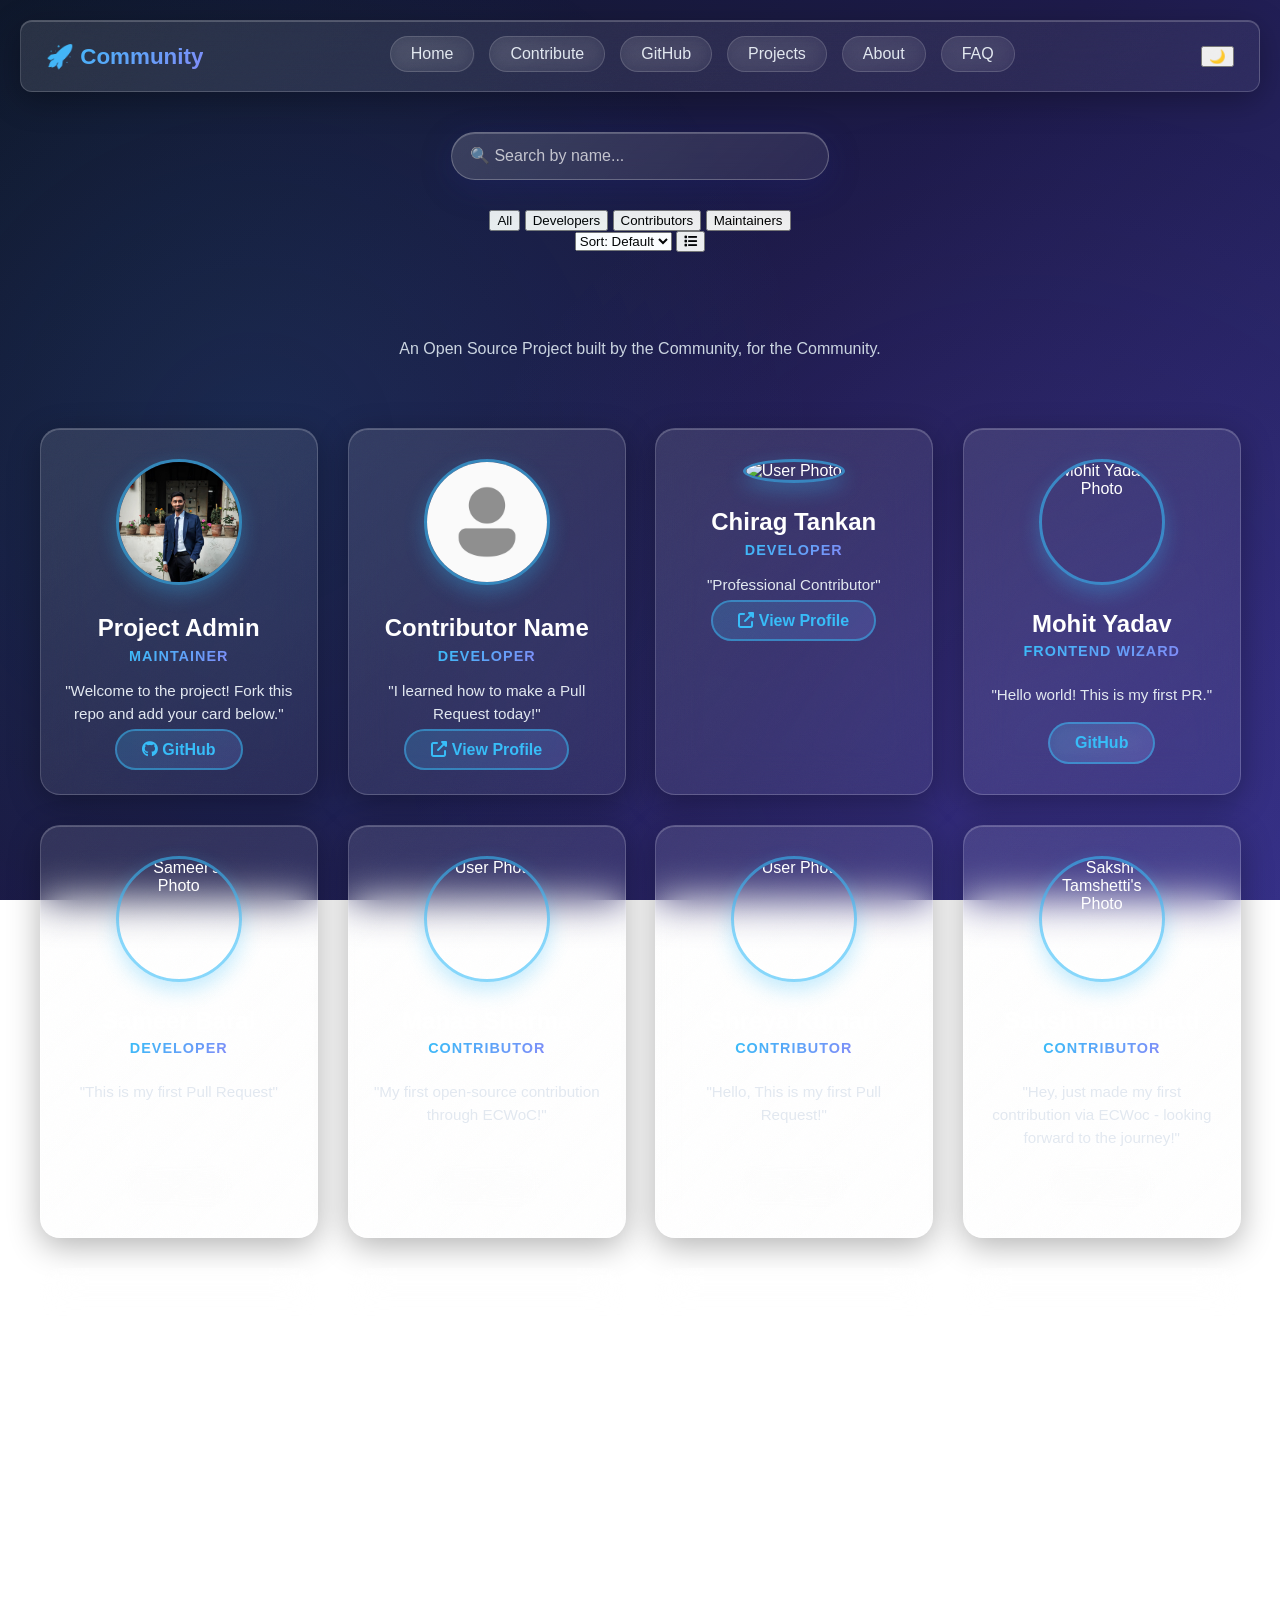
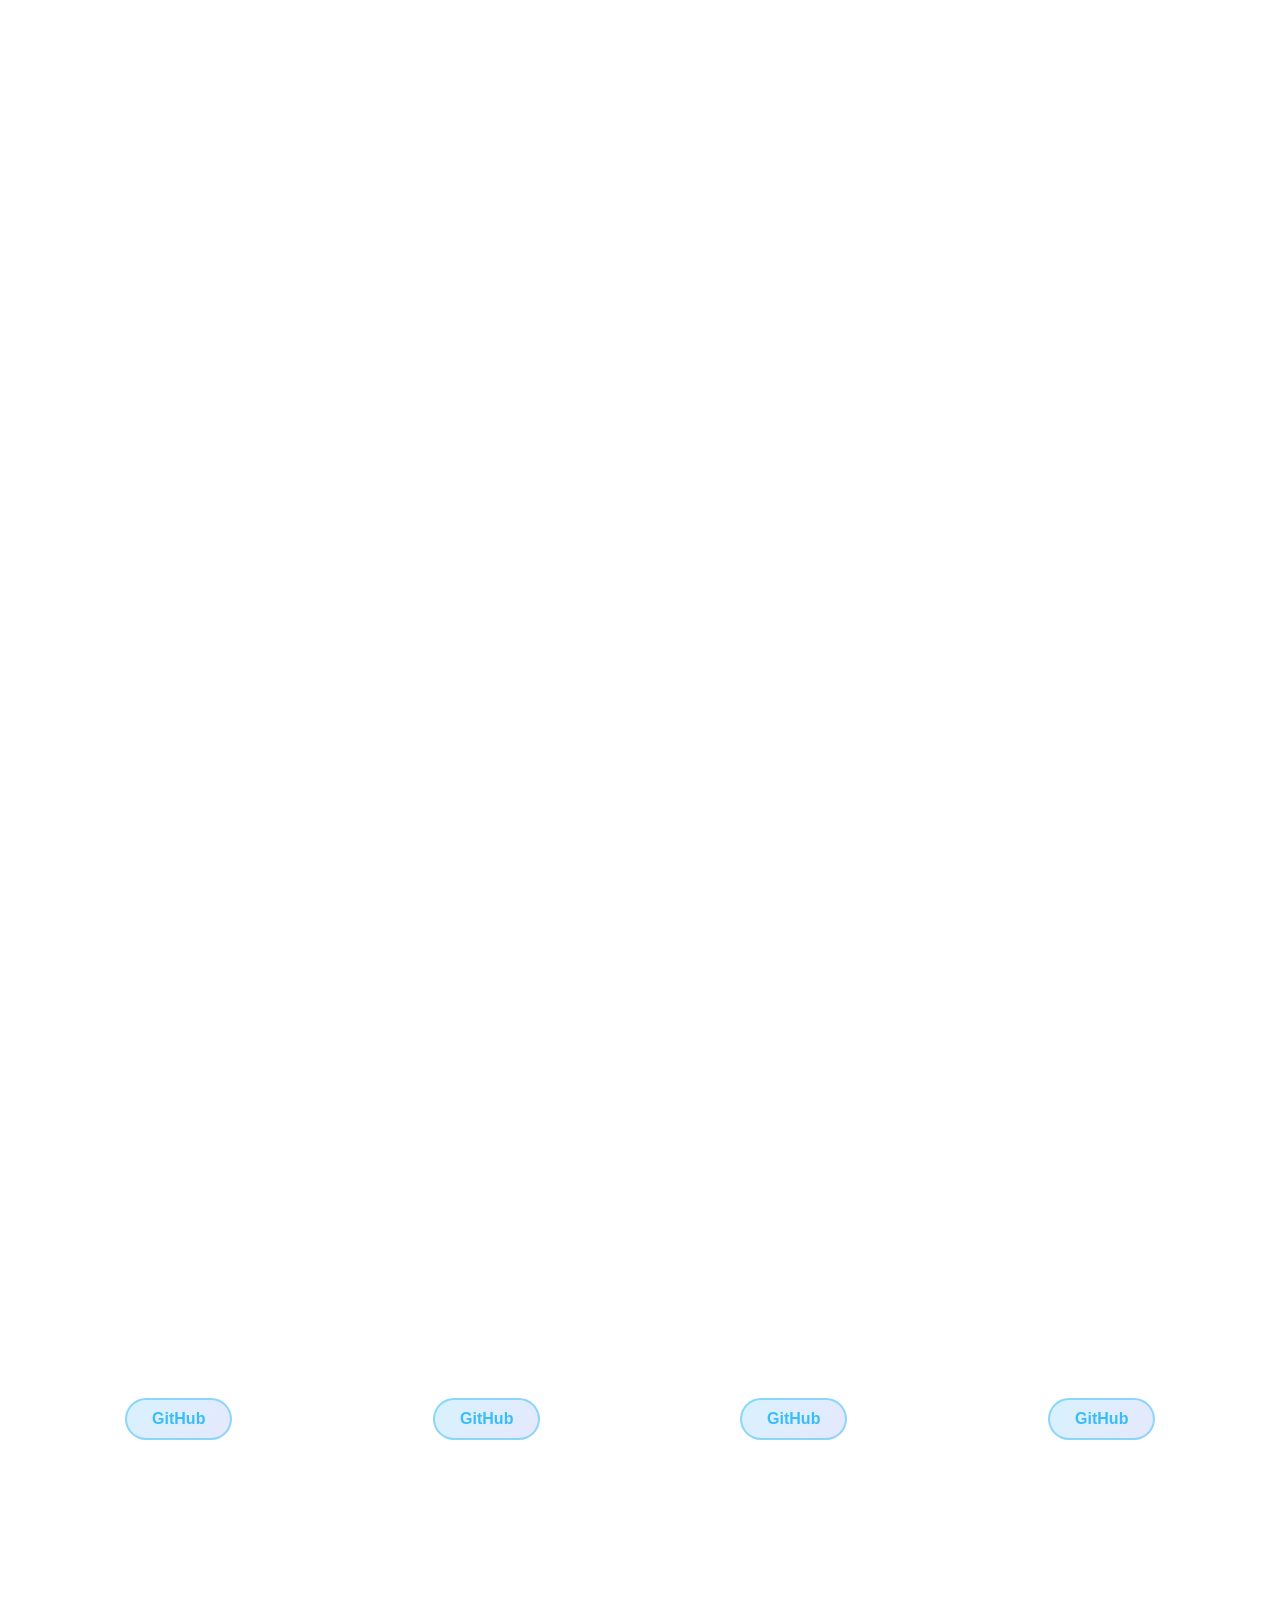
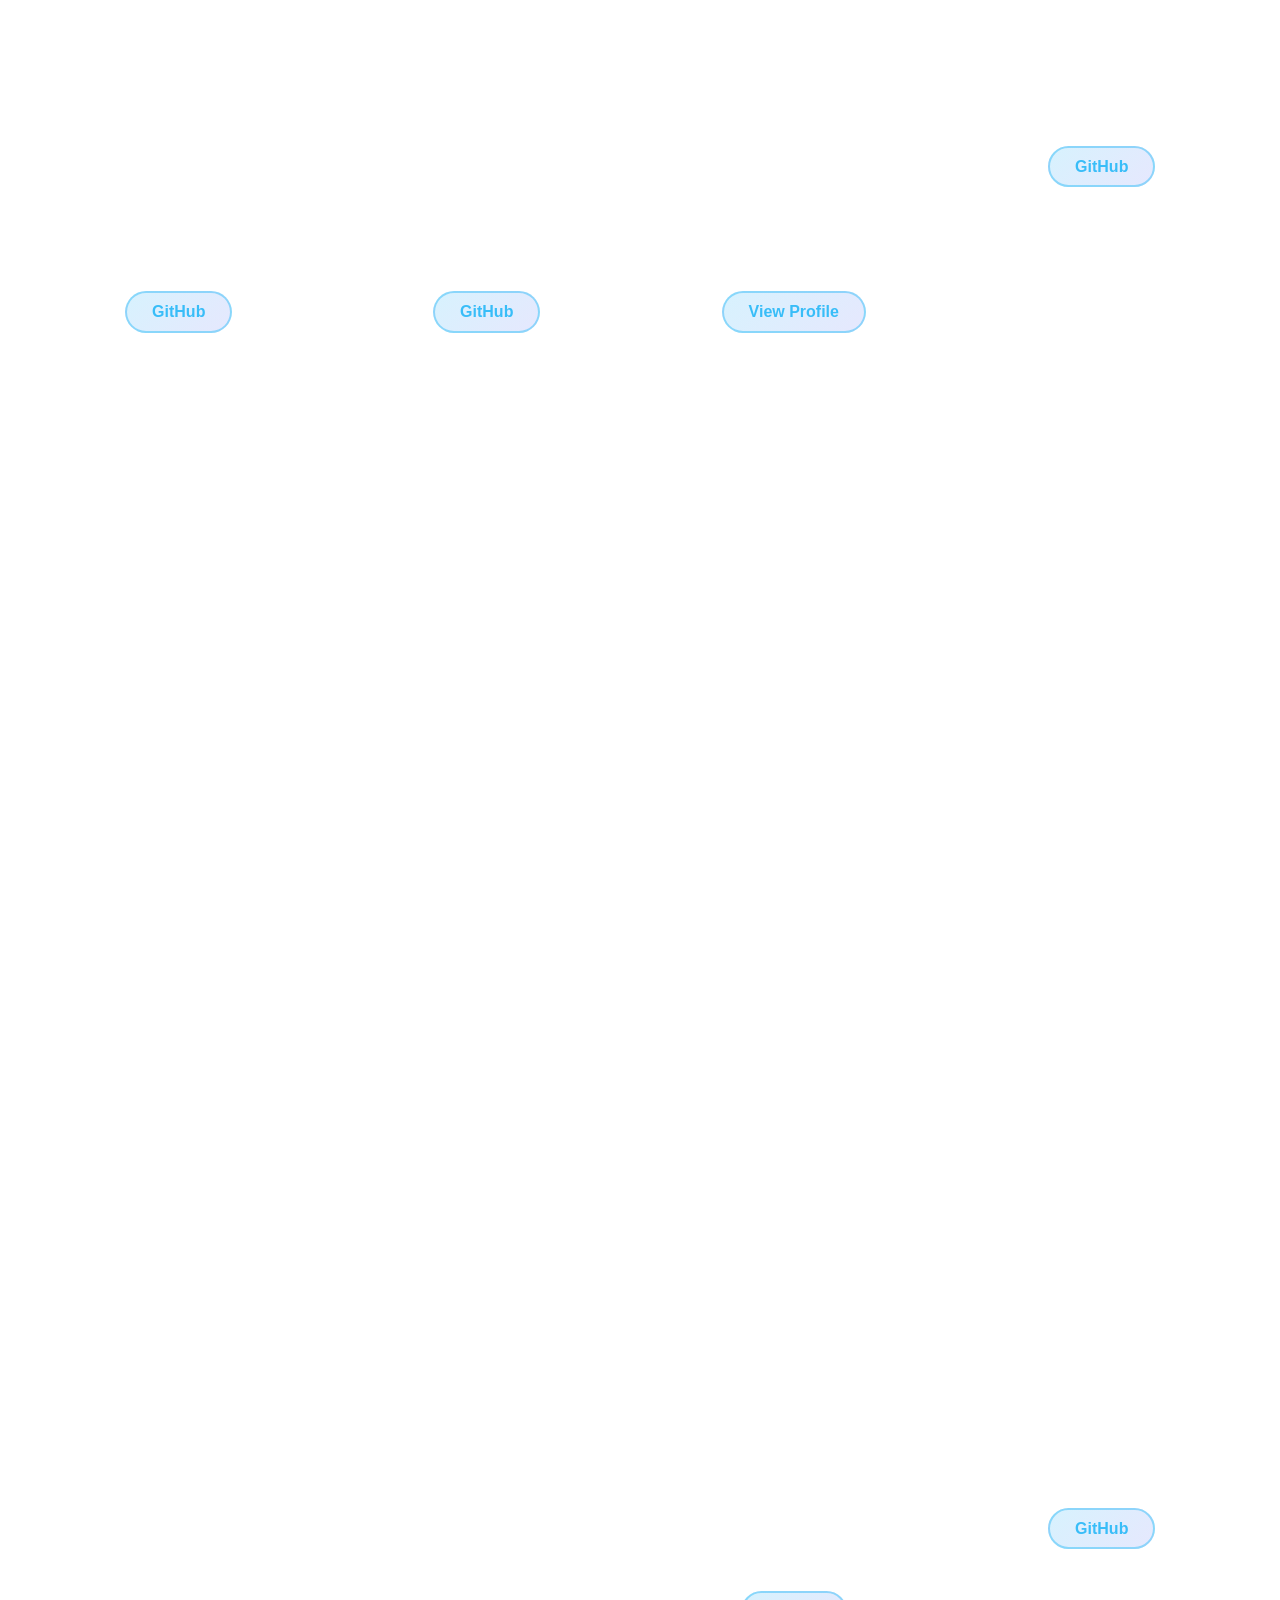
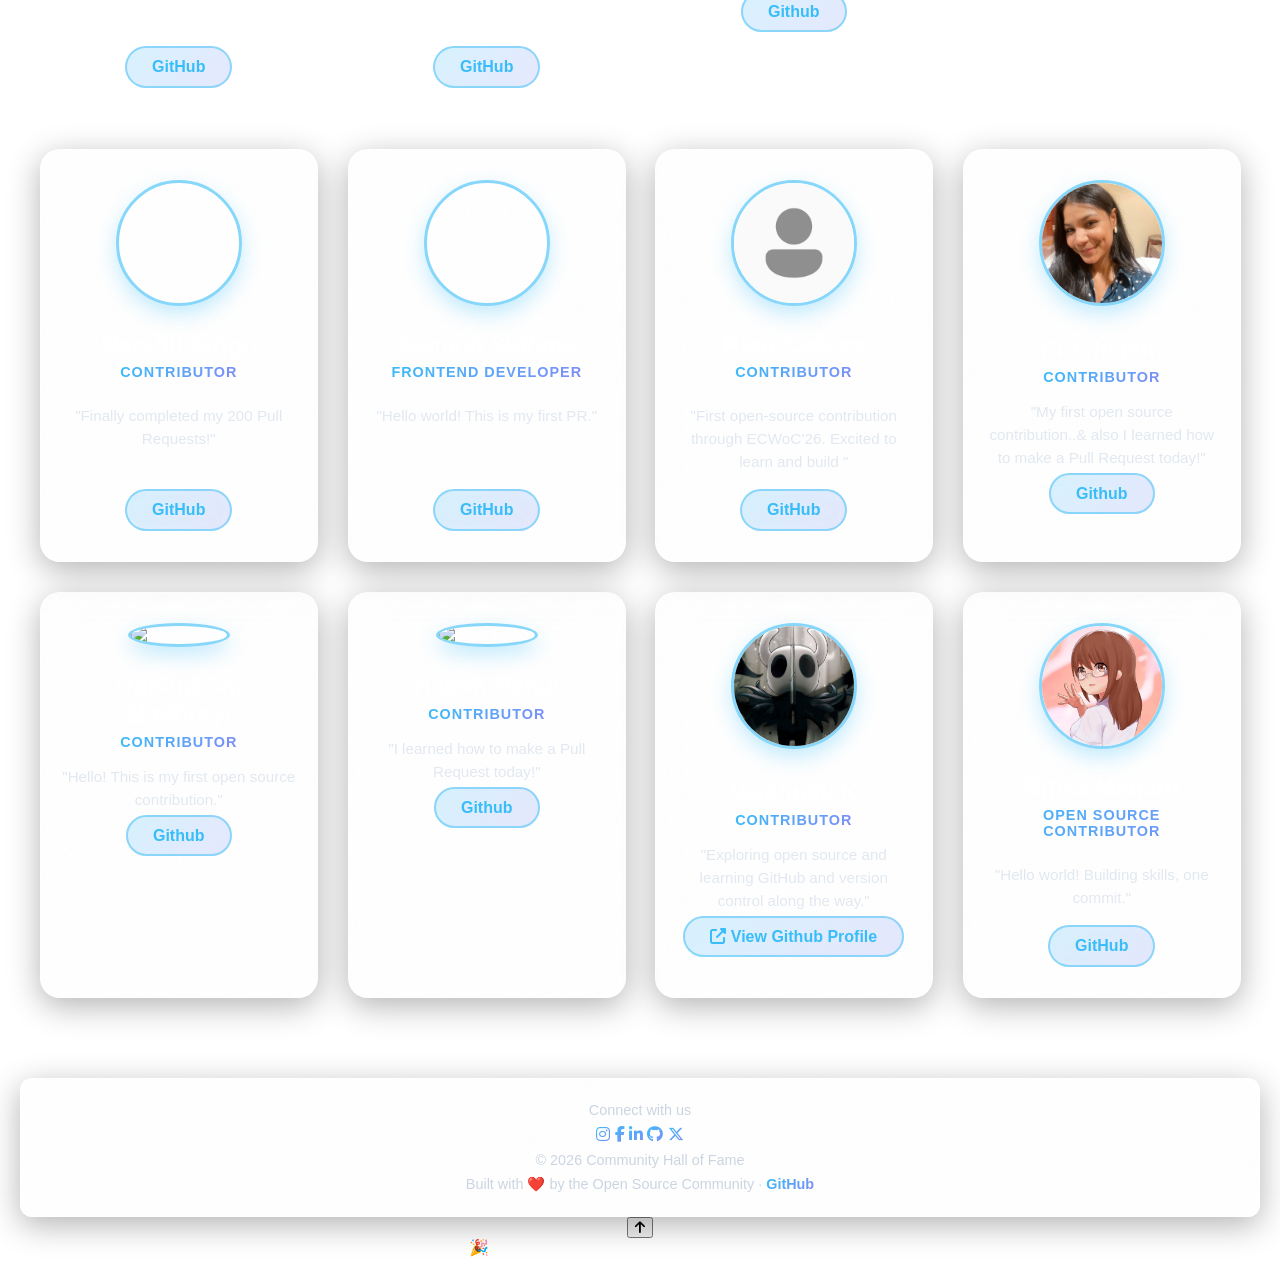
==== index.html @ 9c203868 "Merge pull request #218 from ritikamahato924/add-new-card Add my profile card" ====
<!DOCTYPE html>
<html lang="en">

<head>
    <!-- Basic HTML setup - don't change these -->
    <meta charset="UTF-8">
    <meta name="viewport" content="width=device-width, initial-scale=1.0">
    <title>Community Card Showcase</title>
    <link rel="stylesheet" href="style.css">
    <link rel="icon" type="image/png" href="Hall of Fame (1).png">
    <link rel="stylesheet" href="https://cdnjs.cloudflare.com/ajax/libs/font-awesome/6.4.0/css/all.min.css">
</head>

<body>
    <!-- Page Loader -->
    <div class="page-loader" id="pageLoader">
        <div class="loader-spinner"></div>
    </div>

    <div class="circle-container">
        <div class="circle"></div>
        <div class="circle"></div>
        <div class="circle"></div>
        <div class="circle"></div>
        <div class="circle"></div>
        <div class="circle"></div>
        <div class="circle"></div>
        <div class="circle"></div>
        <div class="circle"></div>
        <div class="circle"></div>
        <div class="circle"></div>
        <div class="circle"></div>
        <div class="circle"></div>
        <div class="circle"></div>
        <div class="circle"></div>
        <div class="circle"></div>
        <div class="circle"></div>
        <div class="circle"></div>
        <div class="circle"></div>
        <div class="circle"></div>
        <div class="circle"></div>
        <div class="circle"></div>
        <div class="circle"></div>
        <div class="circle"></div>
        <div class="circle"></div>
        <div class="circle"></div>
        <div class="circle"></div>
        <div class="circle"></div>
        <div class="circle"></div>
        <div class="circle"></div>
    </div>
    <script>
        document.addEventListener("DOMContentLoaded", function () {
            const coords = { x: 0, y: 0 };
            const circles = document.querySelectorAll(".circle");

            circles.forEach(function (circle) {
                circle.x = 0;
                circle.y = 0;
            });

            window.addEventListener("mousemove", function (e) {
                coords.x = e.pageX;
                coords.y = e.pageY - window.scrollY; // Adjust for vertical scroll position
            });

            function animateCircles() {
                let x = coords.x;
                let y = coords.y;
                circles.forEach(function (circle, index) {
                    circle.style.left = `${x - 12}px`;
                    circle.style.top = `${y - 12}px`;
                    circle.style.transform = `scale(${(circles.length - index) / circles.length})`;
                    const nextCircle = circles[index + 1] || circles[0];
                    circle.x = x;
                    circle.y = y;
                    x += (nextCircle.x - x) * 0.3;
                    y += (nextCircle.y - y) * 0.3;
                });

                requestAnimationFrame(animateCircles);
            }

            animateCircles();
        });

    </script>


    <!-- NAVBAR START -->
    <nav class="navbar">
        <div class="nav-logo">🚀 Community</div>

        <!-- Hamburger Icon -->
        <div class="hamburger" id="hamburger">
            <span></span>
            <span></span>
            <span></span>
        </div>

        <ul class="nav-links" id="navLinks">
            <li><a href="index.html">Home</a></li>
            <li><a href="contribute.html">Contribute</a></li>
            <li><a href="https://github.com/Jayanta2004" target="_blank">GitHub</a></li>
            <li><a href="projects.html">Projects</a></li>
            <li><a href="about.html">About</a></li>
            <li><a href="faq.html">FAQ</a></li>

        </ul>

        <button id="themeToggle" class="theme-toggle">🌙</button>
    </nav>

    <!-- NAVBAR END -->

    <!-- 🔍 SEARCH & FILTER SECTION -->
    <section class="search-filter-container">
        <input type="text" id="searchInput" placeholder="🔍 Search by name..." onkeyup="filterCards()"
            autocomplete="off">

        <div class="filter-buttons">
            <button class="filter-btn active" onclick="filterByRole('all')">All</button>
            <button class="filter-btn" onclick="filterByRole('developer')">Developers</button>
            <button class="filter-btn" onclick="filterByRole('contributor')">Contributors</button>
            <button class="filter-btn" onclick="filterByRole('maintainer')">Maintainers</button>
        </div>

        <select id="sortSelect" class="sort-select" onchange="sortCards()">
            <option value="default">Sort: Default</option>
            <option value="az">A-Z</option>
            <option value="za">Z-A</option>
            <option value="newest">Newest First</option>
        </select>
        <button id="viewToggle" class="view-toggle-btn" aria-label="Toggle View">
            <i class="fas fa-list"></i>
        </button>

    </section>


    <!-- Main heading of the website -->
    <h1><span id="typewriter"></span></h1>
    <p class="subtitle">An Open Source Project built by the Community, for the Community.</p>

    <!-- Container that holds all the profile cards -->
    <div class="card-container">

        <!-- ADMIN CARD - Don't modify this card -->
        <div class="card">
            <div class="card-inner">
                <img src="images/admin.jpg" alt="Admin Photo" class="card-img">
                <h2>Project Admin</h2>
                <span class="role">Maintainer</span>
                <p>"Welcome to the project! Fork this repo and add your card below."</p>
                <a href="https://github.com/Jayanta2004" class="card-btn" target="_blank">
                    <i class="fab fa-github"></i> GitHub
                </a>
            </div>
        </div>

        <!-- 👇 CONTRIBUTORS: START COPYING FROM HERE 👇 -->
        <!-- This is the TEMPLATE card - copy this entire block and paste it below -->
        <div class="card">
            <div class="card-inner">
                <img src="images/user.png" alt="User Photo" class="card-img">
                <h2>Contributor Name</h2>
                <span class="role">Developer</span>
                <p>"I learned how to make a Pull Request today!"</p>
                <a href="#" class="card-btn" target="_blank">
                    <i class="fas fa-external-link-alt"></i> View Profile
                </a>
            </div>
        </div>
        <!-- 👆 CONTRIBUTORS: END COPYING HERE 👆 -->

        <div class="card">
            <div class="card-inner">
                <img src="images/tankan.jpg" alt="User Photo" class="card-img">
                <h2>Chirag Tankan</h2>
                <span class="role">Developer</span>
                <p>"Professional Contributor"</p>
                <a href="http://github.com/ChiragTankan/" class="card-btn" target="_blank">
                    <i class="fas fa-external-link-alt"></i> View Profile
                </a>
            </div>
        </div>
        <div class="card">
            <img src="images/mohit-yadav.jpg" alt="Mohit Yadav's Photo" class="card-img">
            <h2>Mohit Yadav</h2>
            <span class="role">Frontend Wizard</span>
            <p>"Hello world! This is my first PR."</p>
            <a href="https://github.com/19-mohityadav" class="card-btn" target="_blank">GitHub</a>
        </div>

        <div class="card">
            <img src="images/Sameer-Baral.jpg" alt="Sameer's Photo" class="card-img">
            <h2>Sameer Baral</h2>
            <span class="role">Developer</span>
            <p>"This is my first Pull Request"</p>
            <a href="https://github.com/SameerBaral" class="card-btn" target="_blank">GitHub</a>
        </div>

        <div class="card">
            <img src="images/Manas-Sharma.jpg" alt="User Photo" class="card-img">
            <h2>Manas Sharma</h2>
            <span class="role">Contributor</span>
            <p>"My first open-source contribution through ECWoC!"</p>
            <a href="https://github.com/ManasCodez" class="card-btn" target="_blank">GitHub</a>
        </div>

        <div class="card">
            <img src="images/Shreya Kumari,.jpg" alt="User Photo" class="card-img">
            <h2>Shreya Kumari</h2>
            <span class="role">Contributor</span>
            <p>"Hello, This is my first Pull Request!"</p>
            <a href="https://github.com/Shreyyyi" class="card-btn" target="_blank">GitHub</a>
        </div>

        <div class="card">
            <img src="images/sakshi-tamshetti.jpg" alt="Sakshi Tamshetti's Photo" class="card-img">
            <h2>Sakshi Tamshetti</h2>
            <span class="role">Contributor</span>
            <p>"Hey, just made my first contribution via ECWoc - looking forward to the journey!"</p>
            <a href="https://github.com/SakshiTamshetti" class="card-btn" target="_blank">GitHub</a>
        </div>

        <div class="card">
            <img src="images/muskan.jpeg" alt="User Photo" class="card-img">
            <h2>Muskan</h2>
            <span class="role">Contributor</span>
            <p>"Hello, This is my first open-source contribution through ECWoC!"</p>
            <a href="https://github.com/squirrelk6755-ctrl" class="card-btn" target="_blank">GitHub</a>
        </div>

        <div class="card">
            <img src="images/himanshu M.jpeg" alt="Himanshu's Photo" class="card-img">
            <h2>Himanshu</h2>
            <span class="role">Contributor</span>
            <p>"Excited to contribute to open source via ECWoC 2026 🚀"</p>
            <a href="https://github.com/bugVixen-M" class="card-btn" target="_blank">GitHub</a>
        </div>

        <div class="card">
            <div class="card-inner">
                <img src="images/user.png" alt="Omkar's Photo" class="card-img">
                <h2>Omkar Hole</h2>
                <span class="role">Contributor</span>
                <p>"Starting my open-source journey with ECWoC 🚀"</p>
                <a href="https://github.com/omkarhole" class="card-btn" target="_blank">GitHub</a>
            </div>
        </div>

        <div class="card">
            <img src="images/Sunetra-Bar.jpg" alt="Sunetra's Photo" class="card-img">
            <h2>Sunetra Bar</h2>
            <span class="role">Contributor</span>
            <p>"Hey, just made my first contribution via ECWoc - looking forward to the journey!"</p>
            <a href="https://github.com/Bar-7150" class="card-btn" target="_blank">GitHub</a>
        </div>

        <div class="card">
            <img src="images/alenalex-009.jpg" alt="Alen Alexander profile photo" class="card-img">
            <h2>Alen Alexander</h2>
            <span class="role">Contributor</span>
            <p>"Happy to make my first open-source contribution!"</p>
            <a href="https://github.com/alenalex-009" class="card-btn" target="_blank">GitHub</a>
        </div>

        <div class="card">
            <img src="images/yash12991.jpg" alt="Yash 's Photo" class="card-img">
            <h2>YASH PATIL</h2>
            <span class="role">Contributor</span>
            <p>"CS student exploring Open Source. Happy to make my first PR!"</p>
            <a href="https://github.com/yash12991" class="card-btn" target="_blank">GitHub</a>
        </div>

        <div class="card">
            <img src="images/agarwalpranav0711.jpg" alt="Pranav Agarwal Photo" class="card-img">
            <h2>Pranav Agarwal</h2>
            <span class="role">Frontend Developer</span>
            <p>"Starting my open-source journey with ECWoC 🚀"</p>
            <a href="https://github.com/agarwalpranav0711" class="card-btn" target="_blank">GitHub</a>
        </div>

        <div class="card">
            <img src="images/NEERU.jpeg" alt="Neeru's Photo" class="card-img">
            <h2>Neeru</h2>
            <span class="role">Open Source Contributor</span>
            <p>"CSE student passionate about exploring and contributing to Open Source projects."</p>
            <a href="https://github.com/neeru24" class="card-btn" target="_blank">GitHub</a>
        </div>

        <div class="card prithwish-custom-style">
            <img src="images/Prithwish2025.jpg" alt="Prithwish's Photo" class="card-img">
            <h2>Prithwish Pal</h2>
            <span class="role">Contributor</span>
            <p>Hi! This is my first open-source contribution through ECWoC. Looking forward to contributing more and
                learning along the way.</p>
            <a href="https://github.com/Prithwish2025" class="card-btn" target="_blank">Github</a>
        </div>

        <div class="card">
            <img src="images/abhijeet.jpg" alt="Abhijeet Padhy Photo" class="card-img">
            <h2>Abhijeet Padhy</h2>
            <span class="role">Open Source Contributor</span>
            <p>"Excited to contribute to open source🚀"</p>
            <a href="https://github.com/Abhijeet-980" class="card-btn" target="_blank">GitHub</a>
        </div>

        <div class="card">
            <img src="images/ubanand36.jpg" alt="User Photo" class="card-img">
            <h2>Anand Kumar Patel</h2>
            <span class="role">Developer</span>
            <p>"Coding is not just skill, it's an art of representing ideas into reality"</p>
            <a href="https://www.linkedin.com/in/anand-kumar-patel-ba9607371/" class="card-btn"
                target="_blank">Linkedin</a>
        </div>

        <div class="card">
            <img src="images/satyam-pandey.png" alt="Satyam Pandey's Photo" class="card-img">
            <h2>Satyam Pandey</h2>
            <span class="role">Contributor</span>
            <p>"Hello world! This is my first PR."</p>
            <a href="https://github.com/satyam-pandey" class="card-btn" target="_blank">GitHub</a>
        </div>

        <div class="card">
            <img src="images/rohitshinde-tech.jpg" alt="Rohit Shinde's Photo" class="card-img">
            <h2>Rohit Shinde</h2>
            <span class="role">Contributor</span>
            <p>"Exploring open source and learning GitHub through my first contribution."</p>
            <a href="https://github.com/rohitshinde-tech" class="card-btn" target="_blank">GitHub</a>
        </div>
        <div class="card">
            <img src="images/Snehasish-tech.jpeg" alt="Snehasish Dey's Photo" class="card-img">
            <h2>Snehasish Dey</h2>
            <span class="role">Contributor</span>
            <p>"IT student passionate about Open Source, constantly exploring new technologies and contributing to
                meaningful projects."</p>
            <a href="https://github.com/Snehasish-tech" class="card-btn" target="_blank">GitHub</a>
        </div>

        <div class="card">
            <img src="images/mayank.png" alt="Mayank Vyas" class="card-img">
            <h2>Mayank Vyas</h2>
            <span class="role">Contributor</span>
            <p>"My journey in open source started with courage, not perfection"</p>
            <a href="https://github.com/mayankvya" class="card-btn" target="_blank">GitHub</a>
        </div>

        <div class="card">
            <img src="images/whoashish115.png" alt="Ashish Kumar" class="card-img">
            <h2>Ashish Kumar</h2>
            <span class="role">Contributor</span>
            <p>Hey, this is my first contribution to ECWoC!</p>
            <a href="https://github.com/whoashish115" class="card-btn" target="_blank">GitHub</a>
        </div>



        <div class="card">
            <img src="images/arpan.jpg" alt="Arpan" class="card-img">
            <h2>Arpan Purkait</h2>
            <span class="role">Django Developer</span>
            <p>Zindegi Ek safar hai.....</p>
            <a href="https://github.com/arpanpurkait" class="card-btn" target="_blank">GitHub</a>
        </div>

        <div class="card">
            <img src="images/roychowdhury-arghya.png" alt="Arghya" class="card-img">
            <h2>Arghya RoyChowdhury</h2>
            <span class="role">Contributor</span>
            <p>"Radhe Radhe!! This is my first Open-source Contribution , I'm really excited to be part of this
                community"</p>
            <a href="https://github.com/roychowdhury-arghya" class="card-btn" target="_blank">GitHub</a>
        </div>

        <div class="card">
            <img src="images/Sneha-Amballa.jpeg" alt="User Photo" class="card-img">
            <h2>Amballa Sneha</h2>
            <span class="role">Developer</span>
            <p>"This is 1st PR in EWOC'26 "</p>
            <a href="https://github.com/Sneha-Amballa" class="card-btn" target="_blank">View Profile</a>
        </div>

        <div class="card">
            <div class="card-inner">
                <img src="images/SanjayKumar.jpg" alt="User Photo" class="card-img">
                <h2>Dupati Sanjay Kumar</h2>
                <span class="role">Developer</span>
                <p>"I'm about to start contributing to open source communities from today!!"</p>
                <a href="https://github.com/Sanju562586" class="card-btn" target="_blank">GitHub</a>
            </div>
        </div>

        <div class="card">
            <img src="images/krishnx21.jpg" alt="Krishna Kumar's Photo" class="card-img">
            <h2>Krishna Kumar</h2>
            <span class="role">Contributor</span>
            <p>"Excited to make my first open-source contribution through ECWoC 2026"</p>
            <a href="https://github.com/krishnx21" class="card-btn" target="_blank">GitHub</a>
        </div>

        <div class="card">
            <img src="images/Aditya-Jain.jpg" alt="User Photo" class="card-img">
            <h2>Aditya Jain</h2>
            <span class="role">Contributor</span>
            <p>"This is my first open-source contribution through ECWoC thanks for this opportunity very much!"</p>
            <a href="https://github.com/aditya2006magic" class="card-btn" target="_blank">GitHub</a>
        </div>

        <div class="card">
            <img src="images/Ashish-Agrawal.png" alt="Ashish's Photo" class="card-img">
            <h2>Ashish Agrawal</h2>
            <span class="role">Backend Developer</span>
            <p>"I am excited to make my first open-source contribution and learned how to make a Pull Request today!"
            </p>
            <a href="https://github.com/ashishagrawalcode" class="card-btn" target="_blank">View My GitHub Profile!</a>
        </div>

        <div class="card">
            <img src="images/Pallavi.jpg" alt="Ashish's Photo" class="card-img">
            <h2>Pallavi Verulkar</h2>
            <span class="role">frontend developer</span>
            <p>"I am excited to make my first open-source contribution!"</p>
            <a href="https://github.com/Pallavi960" class="card-btn" target="_blank">View My GitHub Profile!</a>
        </div>

        <div class="card">
            <img src="images/user.png" alt="Jayesh thar" class="card-img">
            <h2>Jayesh Thar</h2>
            <span class="role">Contributor</span>
            <p>"Hy there! Let's connect and build..."</p>
            <a href="https://github.com/jayesh-thar" class="card-btn" target="_blank">GitHub</a>
        </div>

        <div class="card">
            <img src="images/rakhi-dixit.png" alt=" Rakhi's Photo" class="card-img">
            <h2>Rakhi Dixit</h2>
            <span class="role">Contributor</span>
            <p>"I learned how to make a Pull Request today!"</p>
            <a href="https://github.com/Rakhi-Dixit03" class="card-btn" target="_blank">GitHub</a>
        </div>

        <div class="card">
            <img src="images/Bhavy-doe.jpeg" alt="Bhavy gupta Photo" class="card-img">
            <h2>Bhavy Gupta</h2>
            <span class="role">Open Source Contributor</span>
            <p>"Hello! This is my first PR.Happy to connect with U all..."</p>
            <a href="https://github.com/BhavyGupta12911" class="card-btn" target="_blank">view my GitHub Profile
                Here!</a>
        </div>

        <div class="card">
            <img src="images/Vrishti-vibes.jpg" alt="Vrishti Kumari" class="card-img">
            <h2>Vrishti Kumari</h2>
            <span class="role">Frontend Developer</span>
            <p>"Learning open source one PR at a time 🚀"</p>
            <a href="https://github.com/Vrishti-vibes" class="card-btn" target="_blank">GitHub</a>
        </div>

        <div class="card">
            <img src="images/Deepjyoti-coder.jpg" alt="Deepjyoti's Photo" class="card-img">
            <h2>Deepjyoti Saha</h2>
            <span class="role">Frontend + AI Explorer</span>
            <p>"Hy there! Let's connect and build..."</p>
            <a href="https://github.com/deepjyoti-coder" class="card-btn" target="_blank">GitHub</a>
        </div>

        <div class="card">
            <img src="images/Yugendra-N.jpg" alt="Yugendra N" class="card-img">
            <h2>Yugendra N</h2>
            <span class="role">AIDS- Undergrad , Software Developer</span>
            <p>"Developer passionate about learning and open source"</p>
            <a href="https://github.com/Yugenjr" class="card-btn" target="_blank">GitHub</a>
        </div>

        <div class="card">
            <div class="card-inner">
                <img src="images/user.png" alt="User Photo" class="card-img">
                <h2>Rohini</h2>
                <span class="role">Developer</span>
                <p>"Passionate Contributor"</p>
                <a href="https://github.com/Rohinibadyal" class="card-btn" target="_blank">Github</a>
            </div>
        </div>

        <div class="card">
            <div class="card-inner">
                <img src="images/Vinaykumar.jpg" alt="User Photo" class="card-img">
                <h2>Vinaykumar</h2>
                <span class="role">Java Developer</span>
                <p>"I am excited to make my first open-source contribution!"</p>
                <a href="https://github.com/vinay-554" class="card-btn" target="_blank">GitHub</a>
            </div>
        </div>

        <div class="card">
            <img src="images/Harshit.jpg" alt="User Photo" class="card-img">
            <h2>Harshit Singh</h2>
            <span class="role">Contributor</span>
            <p>"Finally completed my 200 Pull Requests!"</p>
            <a href="https://github.com/harshitSingh1" class="card-btn" target="_blank">GitHub</a>
        </div>

        <div class="card">
            <img src="images/Samina2005.jpg" alt="Samina's Photo" class="card-img">
            <h2>Samina Sultana</h2>
            <span class="role">Frontend Developer</span>
            <p>"Hello world! This is my first PR."</p>
            <a href="https://github.com/Samina2005" class="card-btn" target="_blank">GitHub</a>
        </div>

        <div class="card">
            <img src="images/user.png" alt="Ram Charan Photo" class="card-img">
            <h2>Ram Charan</h2>
            <span class="role">Contributor</span>
            <p>"First open-source contribution through ECWoC’26. Excited to learn and build "</p>
            <a href="https://github.com/print-ramcharan" class="card-btn" target="_blank">GitHub</a>
        </div>

        <div class="card">
            <div class="card-inner">
                <img src="images/prachijainn24.jpg" alt="User Photo" class="card-img">
                <h2>Prachi jain</h2>
                <span class="role">Contributor</span>
                <p>"My first open source contribution..& also I learned how to make a Pull Request today!"</p>
                <a href="http://github.com/prachijainn24/" class="card-btn" target="_blank">Github</a>
            </div>
        </div>

        <div class="card">
            <div class="card-inner">
                <img src="images/Sai-maithri.jpg" alt="User Photo" class="card-img">
                <h2>Uppara Sai Maithreyi</h2>
                <span class="role">Contributor</span>
                <p>"Hello! This is my first open source contribution."</p>
                <a href="https://github.com/Sai-maithri" class="card-btn" target="_blank">Github</a>
            </div>
        </div>

        <div class="card">
            <div class="card-inner">
                <img src="images/HiteshRahul27.jpg" alt="User Photo" class="card-img">
                <h2>Hitesh Rahul</h2>
                <span class="role">Contributor</span>
                <p>"I learned how to make a Pull Request today!"</p>
                <a href="https://github.com/HiteshRahul27" class="card-btn" target="_blank">Github</a>
            </div>
        </div>

        <div class="card">
            <div class="card-inner">
                <img src="images/Vaishnav-K-12.jpg" alt="User Photo" class="card-img">
                <h2>Vaishnav K</h2>
                <span class="role">Contributor</span>
                <p>"Exploring open source and learning GitHub and version control along the way."</p>
                <a href="https://github.com/Vaishnav-K-12" class="card-btn" target="_blank">
                    <i class="fas fa-external-link-alt"></i> View Github Profile
                </a>
            </div>
        </div>

        <div class="card">
            <img src="images/ritika-mahato.png" alt="Ritika Photo" class="card-img">
            <h2>Ritika Mahato</h2>
            <span class="role">Open Source Contributor</span>
            <p>"Hello world! Building skills, one commit."</p>
            <a href="https://github.com/ritikamahato924" class="card-btn" target="_blank">GitHub</a>
        </div>

        <!-- ADD YOUR NEW CARD ABOVE THIS COMMENT -->

    </div> <!-- End of card-container -->

    <!-- FOOTER START -->
    <footer class="footer">
        <div class="footer-social">
            <p>Connect with us</p>
            <div class="social-links">
                <a href="#" aria-label="Instagram"><i class="fa-brands fa-instagram"></i></a>
                <a href="#" aria-label="Facebook"><i class="fa-brands fa-facebook-f"></i></a>
                <a href="#" aria-label="LinkedIn"><i class="fa-brands fa-linkedin-in"></i></a>
                <a href="#" aria-label="GitHub"><i class="fa-brands fa-github"></i></a>
                <a href="#" aria-label="Twitter"><i class="fa-brands fa-x-twitter"></i></a>
            </div>
        </div>
        <p>© 2026 Community Hall of Fame</p>
        <p>
            Built with ❤️ by the Open Source Community ·
            <a href="https://github.com/Jayanta2004" target="_blank">GitHub</a>
        </p>
    </footer>
    <!-- FOOTER END -->

    <!-- Scroll to Top Button -->
    <button class="scroll-to-top" id="scrollToTop" onclick="scrollToTop()">
        <i class="fas fa-arrow-up"></i>
    </button>

    <script>
        const hamburger = document.getElementById("hamburger");
        const navLinks = document.getElementById("navLinks");

        hamburger.addEventListener("click", () => {
            navLinks.classList.toggle("active");
        });
    </script>


    <!-- 🔍 ENHANCED SEARCH & FILTER SCRIPT -->
    <script>
        let currentFilter = 'all';
        let currentSearch = '';

        function filterCards() {
            currentSearch = document.getElementById("searchInput").value.toLowerCase();
            applyFilters();
        }

        function filterByRole(role) {
            currentFilter = role;

            // Update active button
            document.querySelectorAll('.filter-btn').forEach(btn => {
                btn.classList.remove('active');
            });
            event.target.classList.add('active');

            applyFilters();
        }

        function applyFilters() {
            const cards = document.querySelectorAll(".card");
            const noResults = document.getElementById("noResults");
            let visibleCount = 0;

            cards.forEach(card => {
                const name = card.querySelector("h2").innerText.toLowerCase();
                const role = card.querySelector(".role").innerText.toLowerCase();

                const matchesSearch = name.includes(currentSearch);
                const matchesFilter = currentFilter === 'all' ||
                    (currentFilter === 'developer' && role.includes('developer')) ||
                    (currentFilter === 'contributor' && role.includes('contributor')) ||
                    (currentFilter === 'maintainer' && role.includes('maintainer'));

                if (matchesSearch && matchesFilter) {
                    card.style.display = "block";
                    card.classList.add('loading');
                    visibleCount++;
                } else {
                    card.style.display = "none";
                }
            });

            // Show/hide no results message
            if (visibleCount === 0) {
                noResults.classList.add('show');
            } else {
                noResults.classList.remove('show');
            }
        }

        // Scroll to Top Functionality
        function scrollToTop() {
            window.scrollTo({
                top: 0,
                behavior: 'smooth'
            });
        }

        window.addEventListener('scroll', () => {
            const scrollBtn = document.getElementById('scrollToTop');
            if (window.pageYOffset > 300) {
                scrollBtn.classList.add('show');
            } else {
                scrollBtn.classList.remove('show');
            }
        });
    </script>

    <script>
        // ----- TYPEWRITER LOOP -----
        const typewriter = document.getElementById('typewriter');
        if (!typewriter) return;


        const phrases = [
            "🚀 Community Hall of Fame",
            "Built by the Community",
            "Open Source for Everyone",
            "Contribute, Learn, Grow"
        ];

        let currentPhrase = 0;
        let currentChar = 0;
        let isDeleting = false;
        let speed = 100; // typing speed (ms per character)

        function type() {
            const fullText = phrases[currentPhrase];

            if (isDeleting) {
                currentChar--;
                typewriter.textContent = fullText.substring(0, currentChar);
            } else {
                currentChar++;
                typewriter.textContent = fullText.substring(0, currentChar);
            }

            // Adjust speed for deleting vs typing
            let typingSpeed = isDeleting ? speed / 2 : speed;

            // When phrase is complete
            if (!isDeleting && currentChar === fullText.length) {
                typingSpeed = 1500; // wait before deleting
                isDeleting = true;
            }
            // When deletion is complete
            else if (isDeleting && currentChar === 0) {
                isDeleting = false;
                currentPhrase = (currentPhrase + 1) % phrases.length;
                typingSpeed = 500; // wait before typing next phrase
            }

            setTimeout(type, typingSpeed);
        }

        // Start typewriter
        type();


        // ----- PARALLAX EFFECT -----
        const heroHeading = document.querySelector('h1');
        const heroSubtitle = document.querySelector('.subtitle');

        window.addEventListener('scroll', () => {
            const scrollY = window.scrollY;

            heroHeading.style.transform = `translateY(${scrollY * 0.2}px)`;  // slower
            heroSubtitle.style.transform = `translateY(${scrollY * 0.15}px)`; // slightly slower
        });
    </script>

    <script>
        /* ---------- ENHANCED SORT CARDS SCRIPT ---------- */
        const container = document.querySelector(".card-container");
        let originalCards = Array.from(container.children);

        function sortCards() {
            const value = document.getElementById("sortSelect")?.value;
            if (!value) return;

            // Get only visible cards
            let cards = Array.from(container.children).filter(card =>
                card.style.display !== 'none'
            );

            if (value === "default") {
                // Restore original order for visible cards
                container.innerHTML = "";
                originalCards.forEach(card => {
                    if (card.style.display !== 'none') {
                        container.appendChild(card);
                    }
                });
                return;
            }

            if (value === "az") {
                cards.sort((a, b) =>
                    a.querySelector("h2").innerText
                        .localeCompare(b.querySelector("h2").innerText)
                );
            }

            if (value === "za") {
                cards.sort((a, b) =>
                    b.querySelector("h2").innerText
                        .localeCompare(a.querySelector("h2").innerText)
                );
            }

            if (value === "newest") {
                cards.reverse();
            }

            // Reorder visible cards
            cards.forEach(card => {
                container.appendChild(card);
            });
        }

        // Add stagger animation on load
        document.addEventListener('DOMContentLoaded', () => {
            const cards = document.querySelectorAll('.card');
            cards.forEach((card, index) => {
                card.style.animationDelay = `${index * 0.05}s`;
                card.classList.add('loading');
            });
        });
    </script>

    <script>
        /* ---------- THEME TOGGLE SCRIPT ---------- */
        const toggleBtn = document.getElementById("themeToggle");
        const body = document.body;

        // Load saved theme
        if (localStorage.getItem("theme") === "light") {
            body.classList.add("light-mode");
            toggleBtn.textContent = "🌞";
        }

        toggleBtn.addEventListener("click", () => {
            body.classList.toggle("light-mode");

            if (body.classList.contains("light-mode")) {
                toggleBtn.textContent = "🌞";
                localStorage.setItem("theme", "light");
            } else {
                toggleBtn.textContent = "🌙";
                localStorage.setItem("theme", "dark");
            }
        });
    </script>
    <script>
        function animateValue(element, start, end, duration) {
            let startTimestamp = null;

            function step(timestamp) {
                if (!startTimestamp) startTimestamp = timestamp;
                const progress = Math.min((timestamp - startTimestamp) / duration, 1);
                element.innerText = Math.floor(progress * (end - start) + start);
                if (progress < 1) {
                    window.requestAnimationFrame(step);
                }
            }

            window.requestAnimationFrame(step);
        }

        function updateContributorStats() {
            const cards = document.querySelectorAll(".card");

            let total = cards.length;
            let dev = 0;
            let contributor = 0;
            let maintainer = 0;

            cards.forEach(card => {
                const role = card.querySelector(".role")?.innerText.toLowerCase();

                if (role.includes("developer")) dev++;
                else if (role.includes("maintainer")) maintainer++;
                else contributor++;
            });

            animateValue(document.getElementById("totalCount"), 0, total, 800);
            animateValue(document.getElementById("devCount"), 0, dev, 800);
            animateValue(document.getElementById("contributorCount"), 0, contributor, 800);
            animateValue(document.getElementById("maintainerCount"), 0, maintainer, 800);
        }

        document.addEventListener("DOMContentLoaded", () => {
            updateContributorStats();

            // Hide page loader after content loads
            setTimeout(() => {
                const loader = document.getElementById('pageLoader');
                if (loader) {
                    loader.classList.add('hidden');
                }
            }, 500);
        });
    </script>



    <script src="tilt.js"></script>

    <!-- Welcome Message Container -->
    <div id="welcomeMessage" class="welcome-message">
        🎉 Welcome to the Community Card Showcase!
    </div>

    <script>
        document.addEventListener("DOMContentLoaded", () => {
            const welcomeMsg = document.getElementById("welcomeMessage");
            if (welcomeMsg) {
                // Show message
                setTimeout(() => {
                    welcomeMsg.classList.add("show");
                }, 500); // Small delay after load

                // Hide message after 4 seconds
                setTimeout(() => {
                    welcomeMsg.classList.remove("show");
                    // Optional: remove from DOM after transition
                    setTimeout(() => {
                        welcomeMsg.style.display = 'none';
                    }, 500);
                }, 4500);
            }
        });
    </script>
</body>

</html>
---- style.css ----
/* =========================================
   GLOBAL STYLES WITH GRADIENT BACKGROUND
   ========================================= */
body {
    font-family: 'Segoe UI', Tahoma, Geneva, Verdana, sans-serif;
    background: linear-gradient(135deg, #0f172a 0%, #1e1b4b 50%, #312e81 100%);
    background-attachment: fixed;
    color: white;
    margin: 0;
    padding: 20px;
    text-align: center;
    position: relative;
    overflow-x: hidden;
}

/* Animated gradient overlay with hover effect */
body::before {
    content: '';
    position: fixed;
    top: 0;
    left: 0;
    width: 100%;
    height: 100%;
    background: 
        radial-gradient(circle at 20% 50%, rgba(56, 189, 248, 0.1) 0%, transparent 50%),
        radial-gradient(circle at 80% 80%, rgba(139, 92, 246, 0.1) 0%, transparent 50%);
    pointer-events: none;
    z-index: 0;
    transition: opacity 0.6s ease;
}

/* Animated background gradient orbs */
body::after {
    content: '';
    position: fixed;
    top: 0;
    left: 0;
    width: 100%;
    height: 100%;
    background: 
        radial-gradient(circle at var(--mouse-x, 50%) var(--mouse-y, 50%), 
            rgba(56, 189, 248, 0.15) 0%, 
            transparent 25%),
        radial-gradient(circle at calc(100% - var(--mouse-x, 50%)) calc(100% - var(--mouse-y, 50%)), 
            rgba(192, 132, 252, 0.12) 0%, 
            transparent 25%);
    pointer-events: none;
    z-index: 0;
    opacity: 0;
    transition: opacity 0.6s ease;
}

body:hover::after {
    opacity: 1;
}

h1 {
    margin-bottom: 10px;
    font-size: 2.5rem;
    background: linear-gradient(135deg, #38bdf8 0%, #818cf8 100%);
    -webkit-background-clip: text;
    -webkit-text-fill-color: transparent;
    background-clip: text;
    position: relative;
    z-index: 1;
}

.subtitle {
    color: #cbd5e1;
    margin-bottom: 50px;
    position: relative;
    z-index: 1;
}

/* =========================================
   GRID LAYOUT (Responsive)
   ========================================= */
.card-container {
    display: grid;
    grid-template-columns: repeat(auto-fit, minmax(250px, 1fr));
    gap: 30px;
    padding: 20px;
    max-width: 1200px;
    margin: 0 auto;
    position: relative;
    z-index: 1;
}

/* =========================================
   GLASSMORPHISM CARD DESIGN WITH NOISE
   ========================================= */
.card {
    background: linear-gradient(135deg, 
        rgba(255, 255, 255, 0.1) 0%, 
        rgba(255, 255, 255, 0.05) 100%);
    backdrop-filter: blur(20px);
    -webkit-backdrop-filter: blur(20px);
    border-radius: 20px;
    padding: 30px 20px;
    box-shadow: 
        0 8px 32px rgba(0, 0, 0, 0.3),
        inset 0 1px 0 rgba(255, 255, 255, 0.2);
    border: 1px solid rgba(255, 255, 255, 0.18);
    transition: all 0.4s cubic-bezier(0.4, 0, 0.2, 1);
    display: flex;
    flex-direction: column;
    align-items: center;
    position: relative;
    overflow: hidden;
    
    /* Initial state for popup animation */
    opacity: 0;
    transform: translateY(30px) scale(0.95);
    animation: cardPopup 0.6s ease-out forwards;
}

/* Noise texture overlay */
.card::before {
    content: '';
    position: absolute;
    top: 0;
    left: 0;
    width: 100%;
    height: 100%;
    background-image: url("data:image/svg+xml,%3Csvg viewBox='0 0 400 400' xmlns='http://www.w3.org/2000/svg'%3E%3Cfilter id='noiseFilter'%3E%3CfeTurbulence type='fractalNoise' baseFrequency='0.9' numOctaves='4' stitchTiles='stitch'/%3E%3C/filter%3E%3Crect width='100%25' height='100%25' filter='url(%23noiseFilter)' opacity='0.05'/%3E%3C/svg%3E");
    opacity: 0.5;
    pointer-events: none;
    z-index: 1;
}

/* Gradient border glow on hover */
.card::after {
    content: '';
    position: absolute;
    top: -2px;
    left: -2px;
    right: -2px;
    bottom: -2px;
    background: linear-gradient(135deg, #38bdf8, #818cf8, #c084fc);
    border-radius: 20px;
    opacity: 0;
    z-index: -1;
    transition: opacity 0.4s ease;
}

.card:hover::after {
    opacity: 0.6;
}

/* Stagger animation for cards */
.card:nth-child(1) { animation-delay: 0s; }
.card:nth-child(2) { animation-delay: 0.1s; }
.card:nth-child(3) { animation-delay: 0.2s; }
.card:nth-child(4) { animation-delay: 0.3s; }
.card:nth-child(5) { animation-delay: 0.4s; }
.card:nth-child(6) { animation-delay: 0.5s; }
.card:nth-child(7) { animation-delay: 0.6s; }
.card:nth-child(8) { animation-delay: 0.7s; }
.card:nth-child(9) { animation-delay: 0.8s; }
.card:nth-child(n+10) { animation-delay: 0.9s; }

@keyframes cardPopup {
    0% {
        opacity: 0;
        transform: translateY(30px) scale(0.95);
    }
    100% {
        opacity: 1;
        transform: translateY(0) scale(1);
    }
}

.card:hover {
    transform: translateY(-10px) scale(1.02);
    box-shadow: 
        0 20px 60px rgba(56, 189, 248, 0.3),
        inset 0 1px 0 rgba(255, 255, 255, 0.3);
    border-color: rgba(56, 189, 248, 0.5);
}

/* --- IMAGE STYLES (Circular & Centered) --- */
.card-img {
    width: 120px;
    height: 120px;
    border-radius: 50%;
    object-fit: cover;
    border: 3px solid rgba(56, 189, 248, 0.6);
    margin-bottom: 15px;
    position: relative;
    z-index: 2;
    box-shadow: 0 8px 20px rgba(56, 189, 248, 0.3);
    transition: all 0.3s ease;
}

.card:hover .card-img {
    border-color: rgba(129, 140, 248, 0.8);
    box-shadow: 0 12px 30px rgba(129, 140, 248, 0.5);
    transform: scale(1.05);
}

.card h2 {
    margin: 10px 0 5px 0;
    font-size: 1.5rem;
    position: relative;
    z-index: 2;
    color: #fff;
}

.card .role {
    background: linear-gradient(135deg, #38bdf8 0%, #818cf8 100%);
    -webkit-background-clip: text;
    -webkit-text-fill-color: transparent;
    background-clip: text;
    font-weight: bold;
    font-size: 0.9rem;
    margin-bottom: 10px;
    text-transform: uppercase;
    letter-spacing: 1px;
    position: relative;
    z-index: 2;
}

.card p {
    color: #e2e8f0;
    font-size: 0.95rem;
    line-height: 1.5;
    position: relative;
    z-index: 2;
}

.card-btn {
    margin-top: auto;
    padding: 10px 25px;
    background: linear-gradient(135deg, 
        rgba(56, 189, 248, 0.2) 0%, 
        rgba(129, 140, 248, 0.2) 100%);
    border: 2px solid rgba(56, 189, 248, 0.5);
    color: #38bdf8;
    text-decoration: none;
    border-radius: 25px;
    font-weight: bold;
    transition: all 0.3s ease;
    position: relative;
    z-index: 2;
    backdrop-filter: blur(10px);
}

.card-btn:hover {
    background: linear-gradient(135deg, #38bdf8 0%, #818cf8 100%);
    color: #0f172a;
    border-color: transparent;
    box-shadow: 0 8px 20px rgba(56, 189, 248, 0.4);
    transform: translateY(-2px);
}

/* =========================================
   CUSTOM STYLES FOR SPECIFIC CARDS
   ========================================= */
.prithwish-custom-style:hover {
    box-shadow: 
        0 0 40px rgba(56, 189, 248, 0.6),
        inset 0 1px 0 rgba(255, 255, 255, 0.3);
    animation: glow 1.25s infinite alternate;
}

@keyframes glow {
    0% {
        box-shadow: 
            0 0 20px rgba(56, 189, 248, 0.4),
            inset 0 1px 0 rgba(255, 255, 255, 0.2);
    }
    100% {
        box-shadow: 
            0 0 40px rgba(56, 189, 248, 0.8),
            inset 0 1px 0 rgba(255, 255, 255, 0.3);
    }
} 

/* =========================================
   GLASSMORPHISM NAVBAR
   ========================================= */
.navbar {
    background: linear-gradient(135deg, 
        rgba(255, 255, 255, 0.1) 0%, 
        rgba(255, 255, 255, 0.05) 100%);
    backdrop-filter: blur(20px);
    -webkit-backdrop-filter: blur(20px);
    border: 1px solid rgba(255, 255, 255, 0.18);
    padding: 15px 25px;
    display: flex;
    justify-content: space-between;
    align-items: center;
    max-width: 1400px;
    margin: 0 auto 40px auto;
    border-radius: 12px;
    position: relative;
    z-index: 10;
    box-shadow: 
        0 8px 32px rgba(0, 0, 0, 0.3),
        inset 0 1px 0 rgba(255, 255, 255, 0.2);
    overflow: hidden;
}

/* Noise texture for navbar */
.navbar::before {
    content: '';
    position: absolute;
    top: 0;
    left: 0;
    width: 100%;
    height: 100%;
    background-image: url("data:image/svg+xml,%3Csvg viewBox='0 0 400 400' xmlns='http://www.w3.org/2000/svg'%3E%3Cfilter id='noiseFilter'%3E%3CfeTurbulence type='fractalNoise' baseFrequency='0.9' numOctaves='4' stitchTiles='stitch'/%3E%3C/filter%3E%3Crect width='100%25' height='100%25' filter='url(%23noiseFilter)' opacity='0.05'/%3E%3C/svg%3E");
    opacity: 0.5;
    pointer-events: none;
}

.nav-logo {
    background: linear-gradient(135deg, #38bdf8 0%, #818cf8 100%);
    -webkit-background-clip: text;
    -webkit-text-fill-color: transparent;
    background-clip: text;
    font-size: 1.4rem;
    font-weight: bold;
    position: relative;
    z-index: 1;
}

/* Desktop Links */
.nav-links {
    list-style: none;
    display: flex;
    gap: 15px;
    margin: 0;
    padding: 0;
    position: relative;
    z-index: 1;
}

/* Chip-style button design */
.nav-links li {
    position: relative;
}

.nav-links a {
    text-decoration: none;
    color: #e2e8f0;
    font-weight: 500;
    padding: 8px 20px;
    border-radius: 20px;
    display: inline-block;
    position: relative;
    overflow: hidden;
    transition: all 0.3s cubic-bezier(0.4, 0, 0.2, 1);
    
    /* Chip background */
    background: linear-gradient(135deg, 
        rgba(255, 255, 255, 0.08) 0%, 
        rgba(255, 255, 255, 0.04) 100%);
    border: 1px solid rgba(255, 255, 255, 0.15);
    backdrop-filter: blur(10px);
    -webkit-backdrop-filter: blur(10px);
}

/* Animated gradient background on hover */
.nav-links a::before {
    content: '';
    position: absolute;
    top: 0;
    left: -100%;
    width: 100%;
    height: 100%;
    background: linear-gradient(135deg, 
        rgba(56, 189, 248, 0.3) 0%, 
        rgba(129, 140, 248, 0.3) 100%);
    transition: left 0.4s cubic-bezier(0.4, 0, 0.2, 1);
    z-index: -1;
}

.nav-links a:hover::before {
    left: 0;
}

.nav-links a:hover {
    color: #fff;
    border-color: rgba(56, 189, 248, 0.5);
    box-shadow: 
        0 4px 15px rgba(56, 189, 248, 0.3),
        inset 0 1px 0 rgba(255, 255, 255, 0.3);
    transform: translateY(-2px);
}

/* Hamburger Icon */
.hamburger {
    display: none;
    flex-direction: column;
    cursor: pointer;
    position: relative;
    z-index: 1;
}

.hamburger span {
    height: 3px;
    width: 25px;
    background: linear-gradient(135deg, #38bdf8 0%, #818cf8 100%);
    margin: 4px 0;
    border-radius: 2px;
    transition: all 0.3s ease;
}

.navbar:hover {
    border-color: rgba(56, 189, 248, 0.4);
    box-shadow: 
        0 12px 40px rgba(56, 189, 248, 0.2),
        inset 0 1px 0 rgba(255, 255, 255, 0.3);
}

/* =========================================
   MOBILE RESPONSIVE
   ========================================= */
@media (max-width: 768px) {
    .hamburger {
        display: flex;
    }

    .nav-links {
        position: absolute;
        top: 65px;
        right: 20px;
        background: linear-gradient(135deg, 
            rgba(255, 255, 255, 0.15) 0%, 
            rgba(255, 255, 255, 0.08) 100%);
        backdrop-filter: blur(20px);
        -webkit-backdrop-filter: blur(20px);
        border: 1px solid rgba(255, 255, 255, 0.18);
        border-radius: 12px;
        flex-direction: column;
        width: 200px;
        padding: 15px;
        display: none;
        box-shadow: 0 8px 32px rgba(0, 0, 0, 0.3);
    }

    .nav-links.active {
        display: flex;
        animation: slideDown 0.3s ease-out;
    }

    @keyframes slideDown {
        from {
            opacity: 0;
            transform: translateY(-10px);
        }
        to {
            opacity: 1;
            transform: translateY(0);
        }
    }

    .nav-links li {
        padding: 10px 0;
        text-align: left;
    }
}

/* =========================================
   GLASSMORPHISM FOOTER
   ========================================= */
.footer {
    margin-top: 60px;
    padding: 15px 20px;
    text-align: center;
    background: linear-gradient(135deg, 
        rgba(255, 255, 255, 0.1) 0%, 
        rgba(255, 255, 255, 0.05) 100%);
    backdrop-filter: blur(20px);
    -webkit-backdrop-filter: blur(20px);
    border: 1px solid rgba(255, 255, 255, 0.18);
    border-radius: 12px;
    max-width: 1400px;
    margin-left: auto;
    margin-right: auto;
    position: relative;
    z-index: 1;
    box-shadow: 
        0 8px 32px rgba(0, 0, 0, 0.3),
        inset 0 1px 0 rgba(255, 255, 255, 0.2);
    overflow: hidden;
}

/* Noise texture for footer */
.footer::before {
    content: '';
    position: absolute;
    top: 0;
    left: 0;
    width: 100%;
    height: 100%;
    background-image: url("data:image/svg+xml,%3Csvg viewBox='0 0 400 400' xmlns='http://www.w3.org/2000/svg'%3E%3Cfilter id='noiseFilter'%3E%3CfeTurbulence type='fractalNoise' baseFrequency='0.9' numOctaves='4' stitchTiles='stitch'/%3E%3C/filter%3E%3Crect width='100%25' height='100%25' filter='url(%23noiseFilter)' opacity='0.05'/%3E%3C/svg%3E");
    opacity: 0.5;
    pointer-events: none;
}

.footer p {
    margin: 8px 0;
    color: #cbd5e1;
    font-size: 0.9rem;
    position: relative;
    z-index: 1;
}

.footer a {
    background: linear-gradient(135deg, #38bdf8 0%, #818cf8 100%);
    -webkit-background-clip: text;
    -webkit-text-fill-color: transparent;
    background-clip: text;
    text-decoration: none;
    font-weight: bold;
    transition: all 0.3s ease;
}

.footer a:hover {
    text-decoration: underline;
}

.footer:hover {
    border-color: rgba(56, 189, 248, 0.4);
    box-shadow: 
        0 12px 40px rgba(56, 189, 248, 0.2),
        inset 0 1px 0 rgba(255, 255, 255, 0.3);
}

/* =========================================
   GLASSY SEARCH BAR WITH NOISE
   ========================================= */
#searchInput {
    padding: 14px 18px;
    width: 340px;
    max-width: 90%;
    margin: 30px auto;
    display: block;
    font-size: 16px;
    color: #fff;
    
    background: linear-gradient(135deg, 
        rgba(255, 255, 255, 0.15) 0%, 
        rgba(255, 255, 255, 0.08) 100%);
    backdrop-filter: blur(20px);
    -webkit-backdrop-filter: blur(20px);
    
    border: 1px solid rgba(255, 255, 255, 0.25);
    border-radius: 30px;
    outline: none;
    
    box-shadow: 
        0 8px 32px rgba(31, 38, 135, 0.25),
        inset 0 1px 0 rgba(255, 255, 255, 0.2);
    
    transition: all 0.3s ease;
    position: relative;
    z-index: 1;
}

/* Placeholder */
#searchInput::placeholder {
    color: rgba(255, 255, 255, 0.7);
}

/* Focus effect with gradient glow */
#searchInput:focus {
    border-color: rgba(56, 189, 248, 0.6);
    box-shadow: 
        0 10px 40px rgba(56, 189, 248, 0.4),
        inset 0 1px 0 rgba(255, 255, 255, 0.3);
    background: linear-gradient(135deg, 
        rgba(255, 255, 255, 0.22) 0%, 
        rgba(255, 255, 255, 0.12) 100%);
}

/* Mobile tweak */
@media (max-width: 480px) {
    #searchInput {
        width: 92%;
        font-size: 15px;
    }
}

/* =========================================
   TYPEWRITER EFFECT
   ========================================= */
#typewriter {
    border-right: 3px solid #38bdf8;
    white-space: nowrap;
    overflow: hidden;
    display: inline-block;
    letter-spacing: 2px;
    font-weight: bold;
    animation: blink 0.75s step-end infinite;
}

/* Blink cursor */
@keyframes blink {
    50% { border-color: transparent; }
}
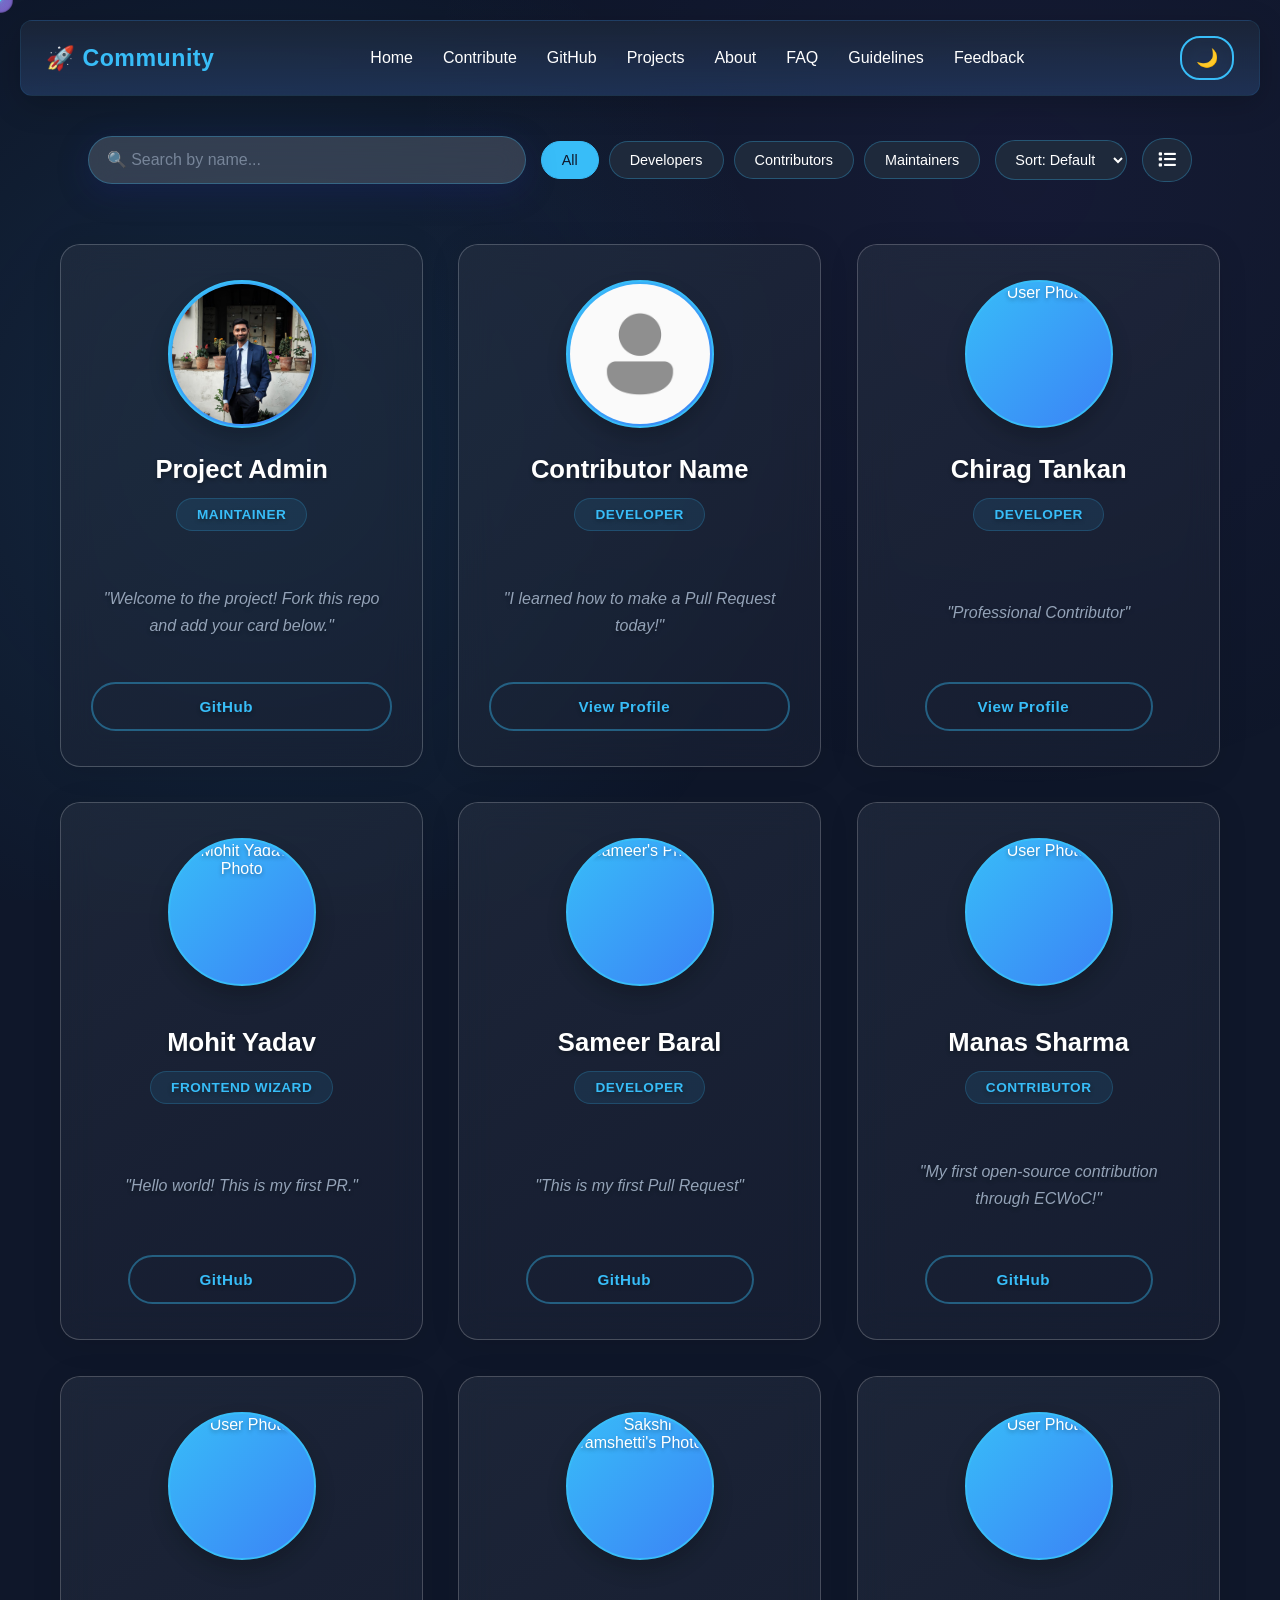
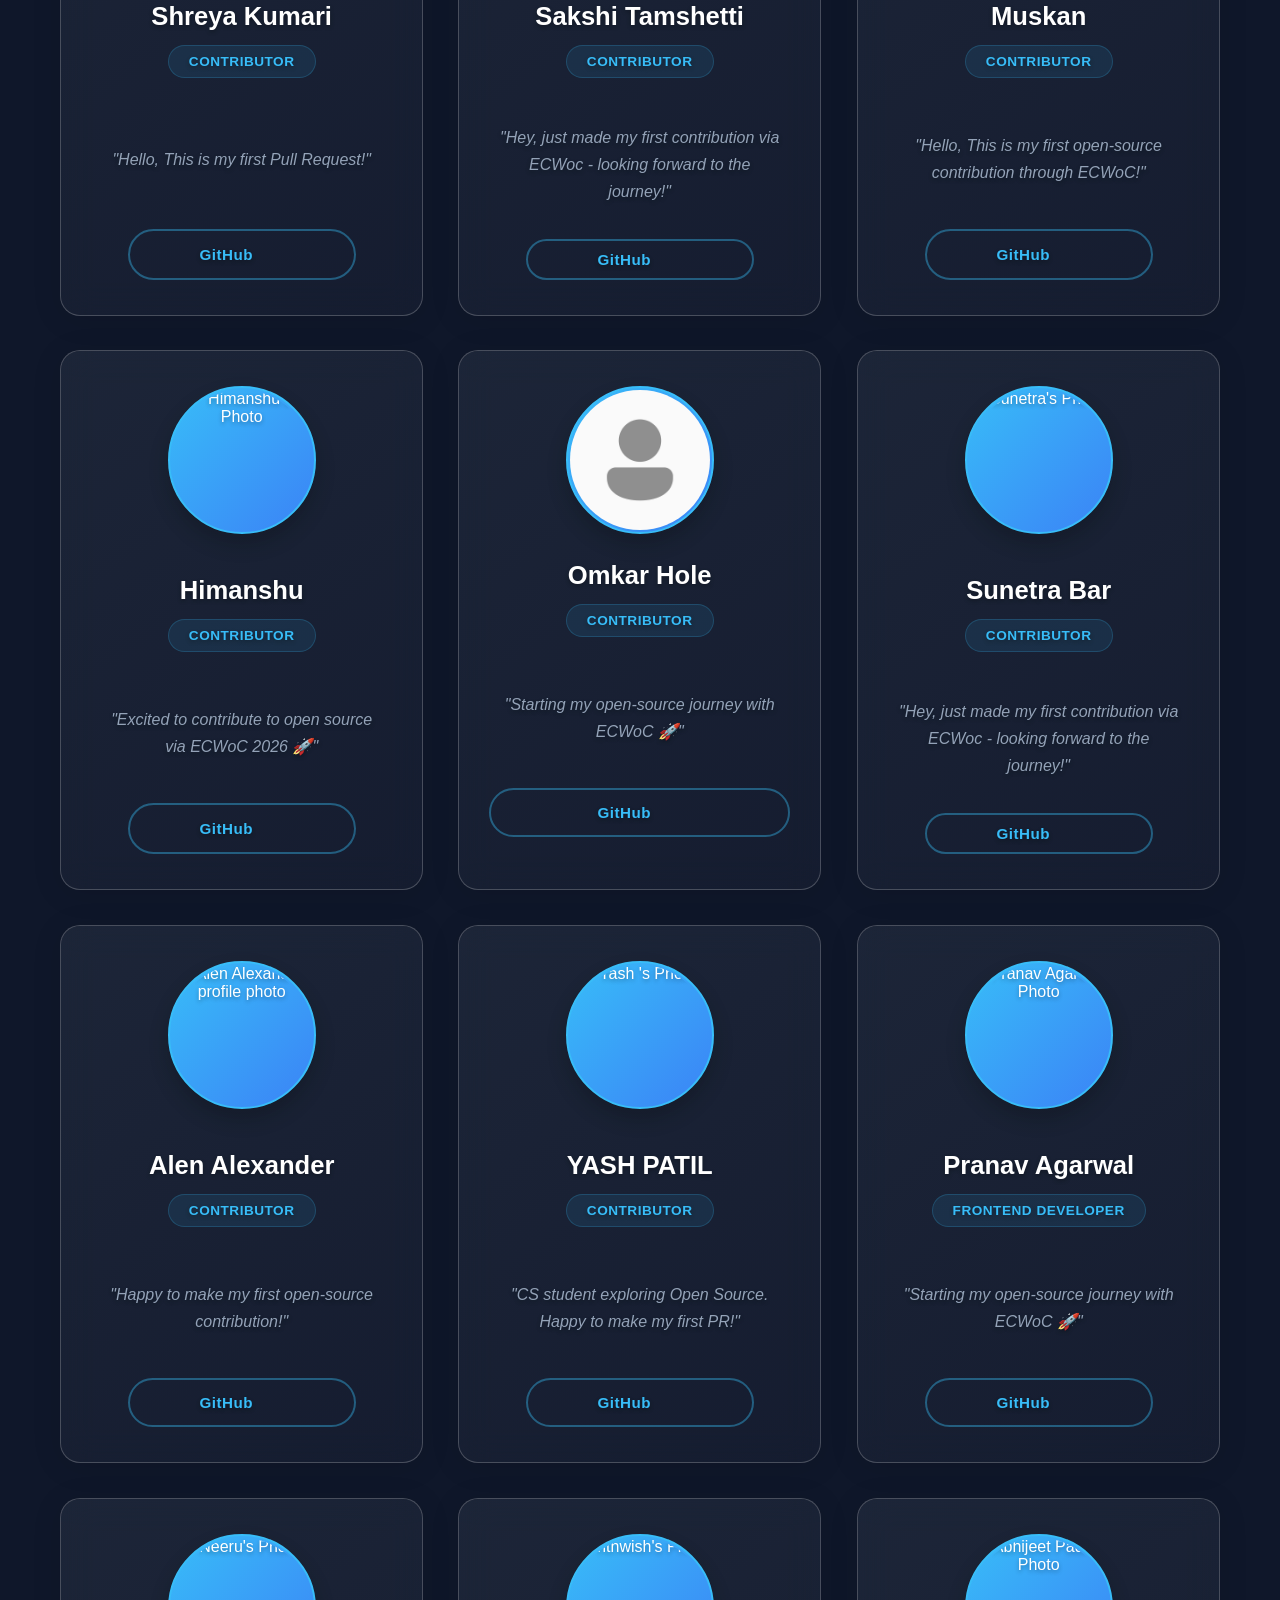
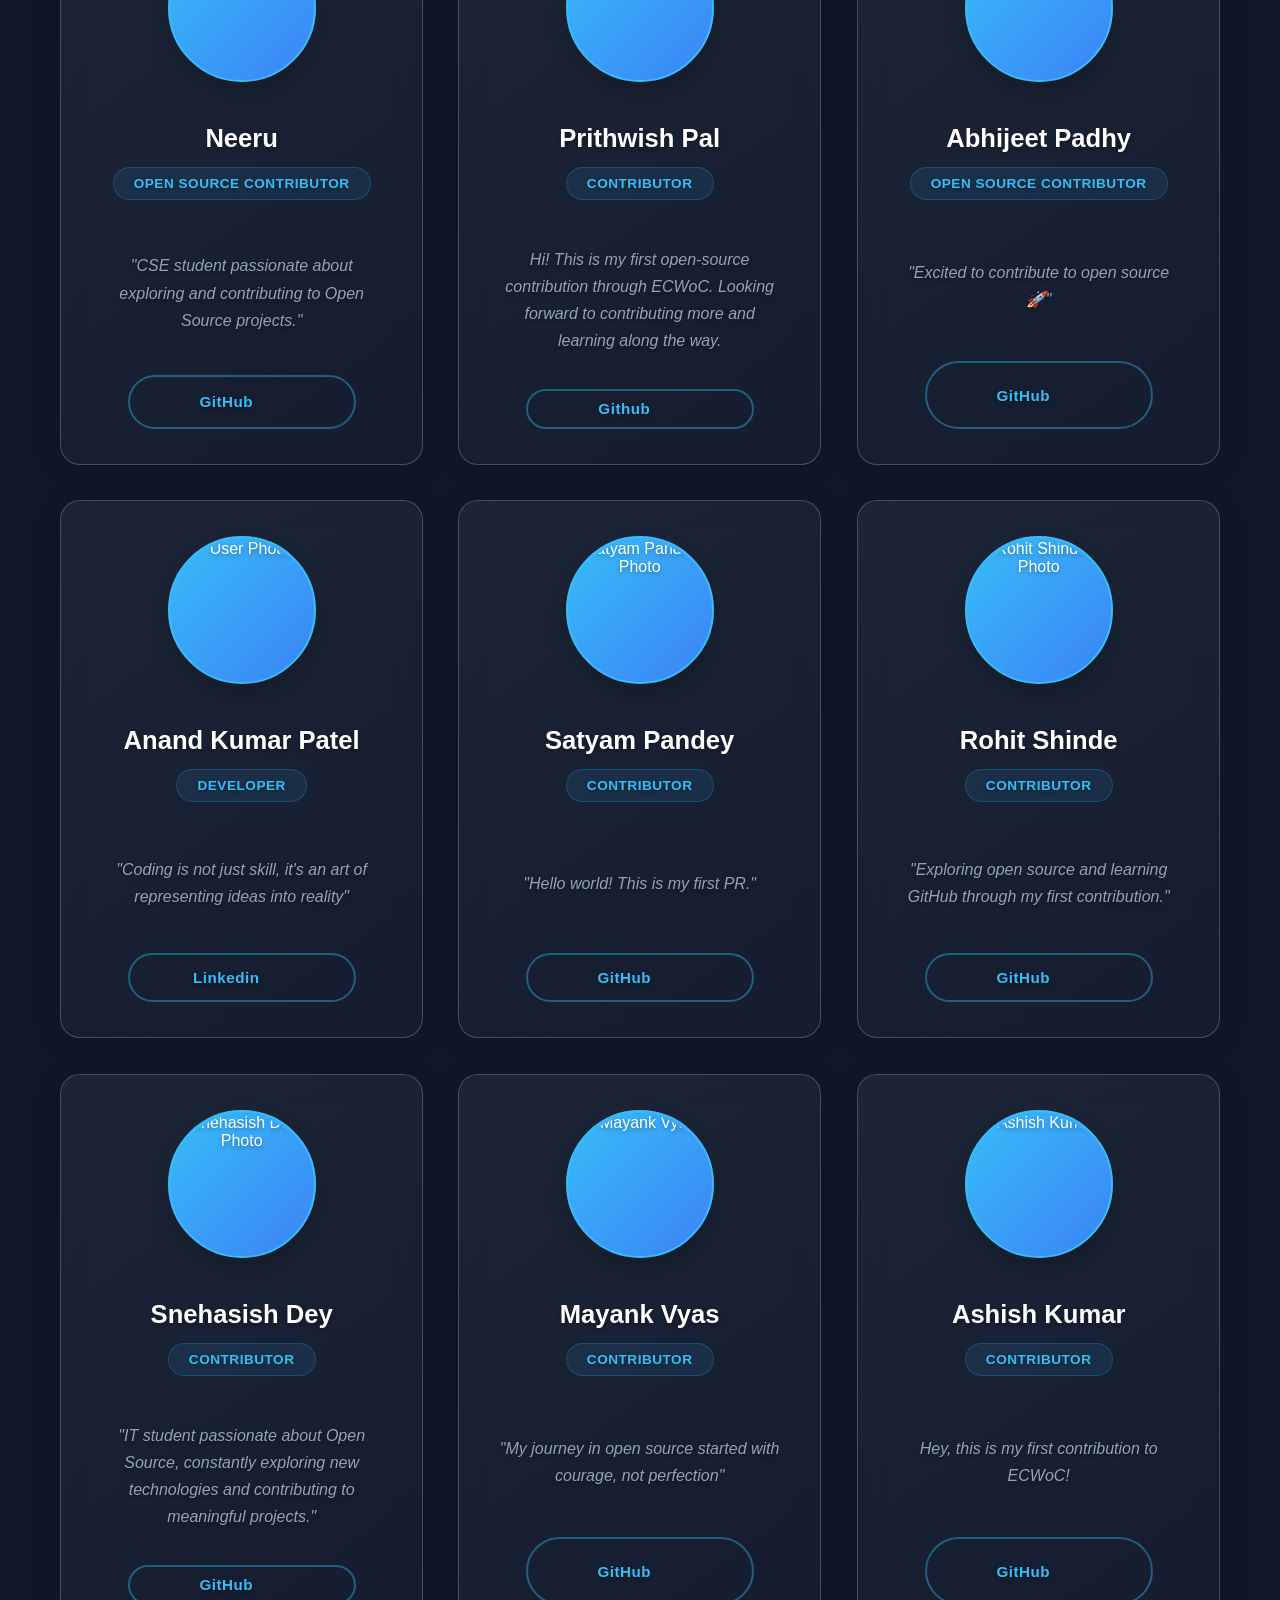
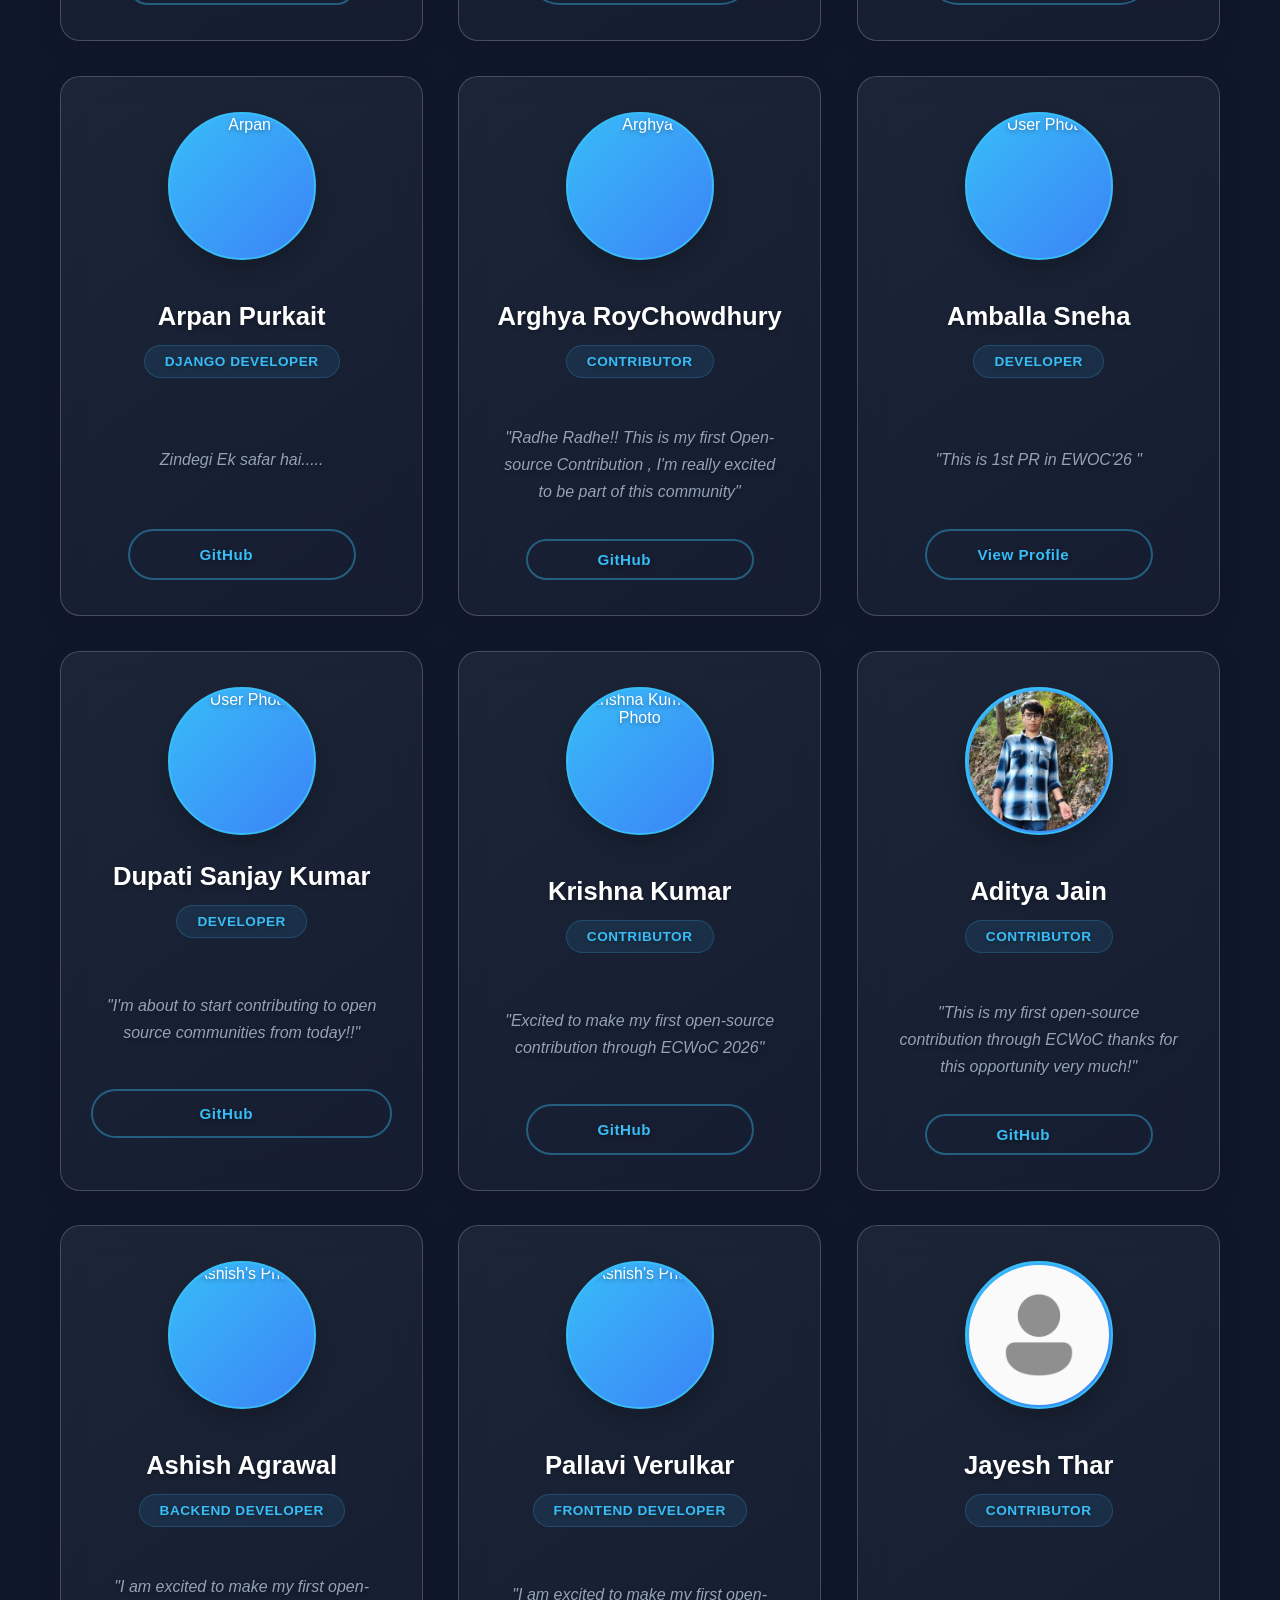
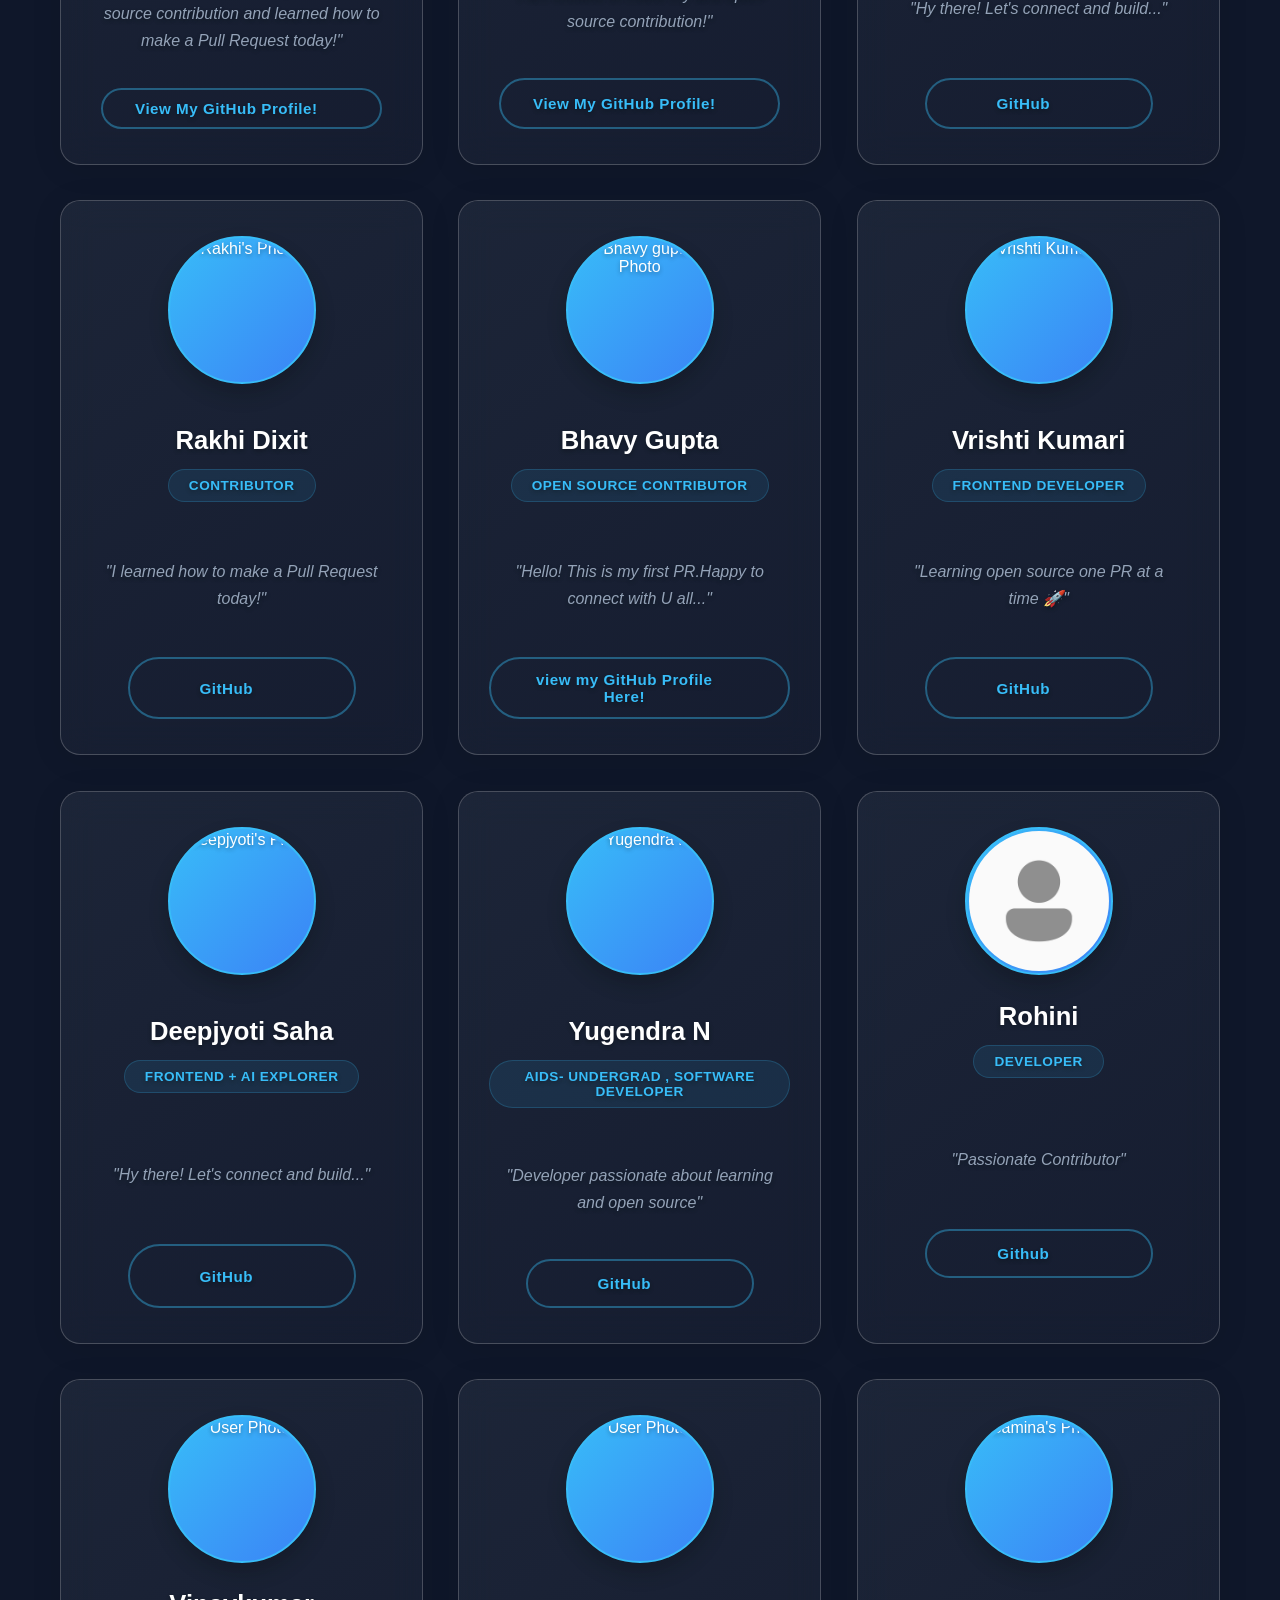
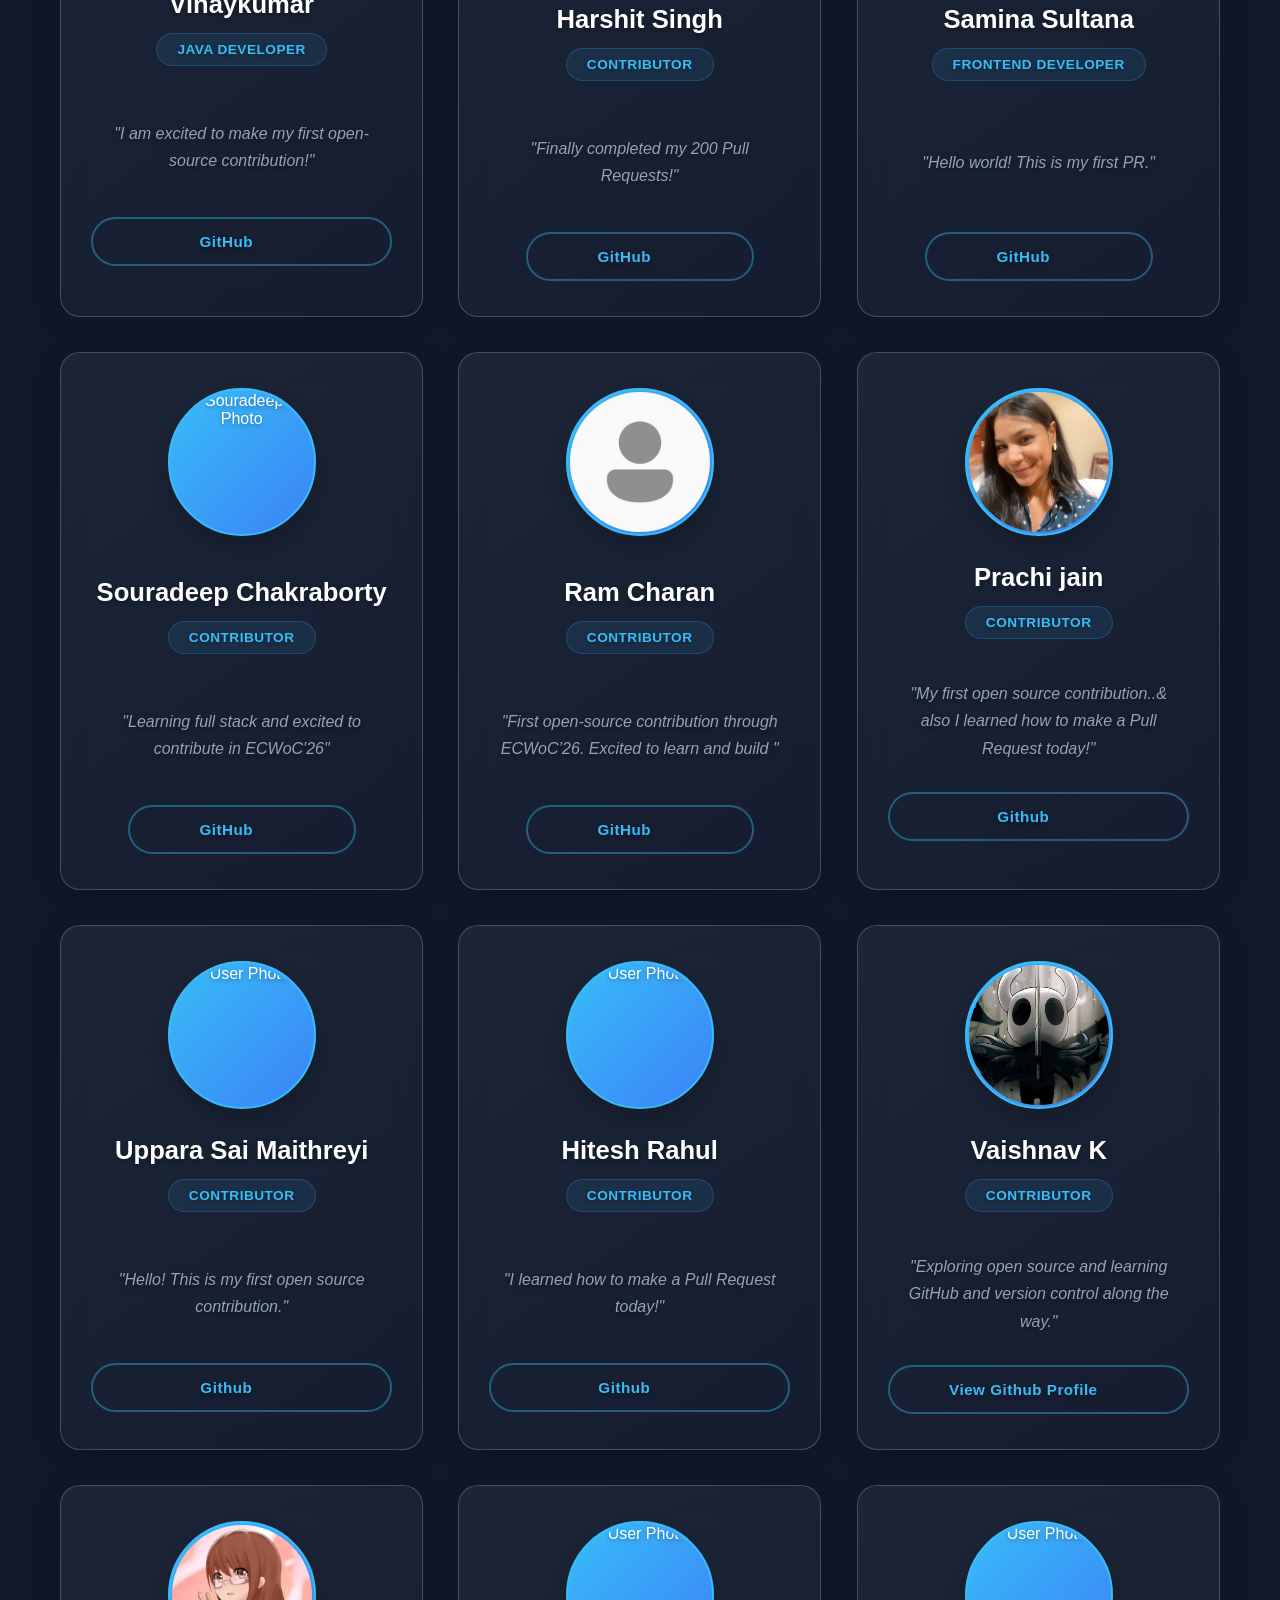
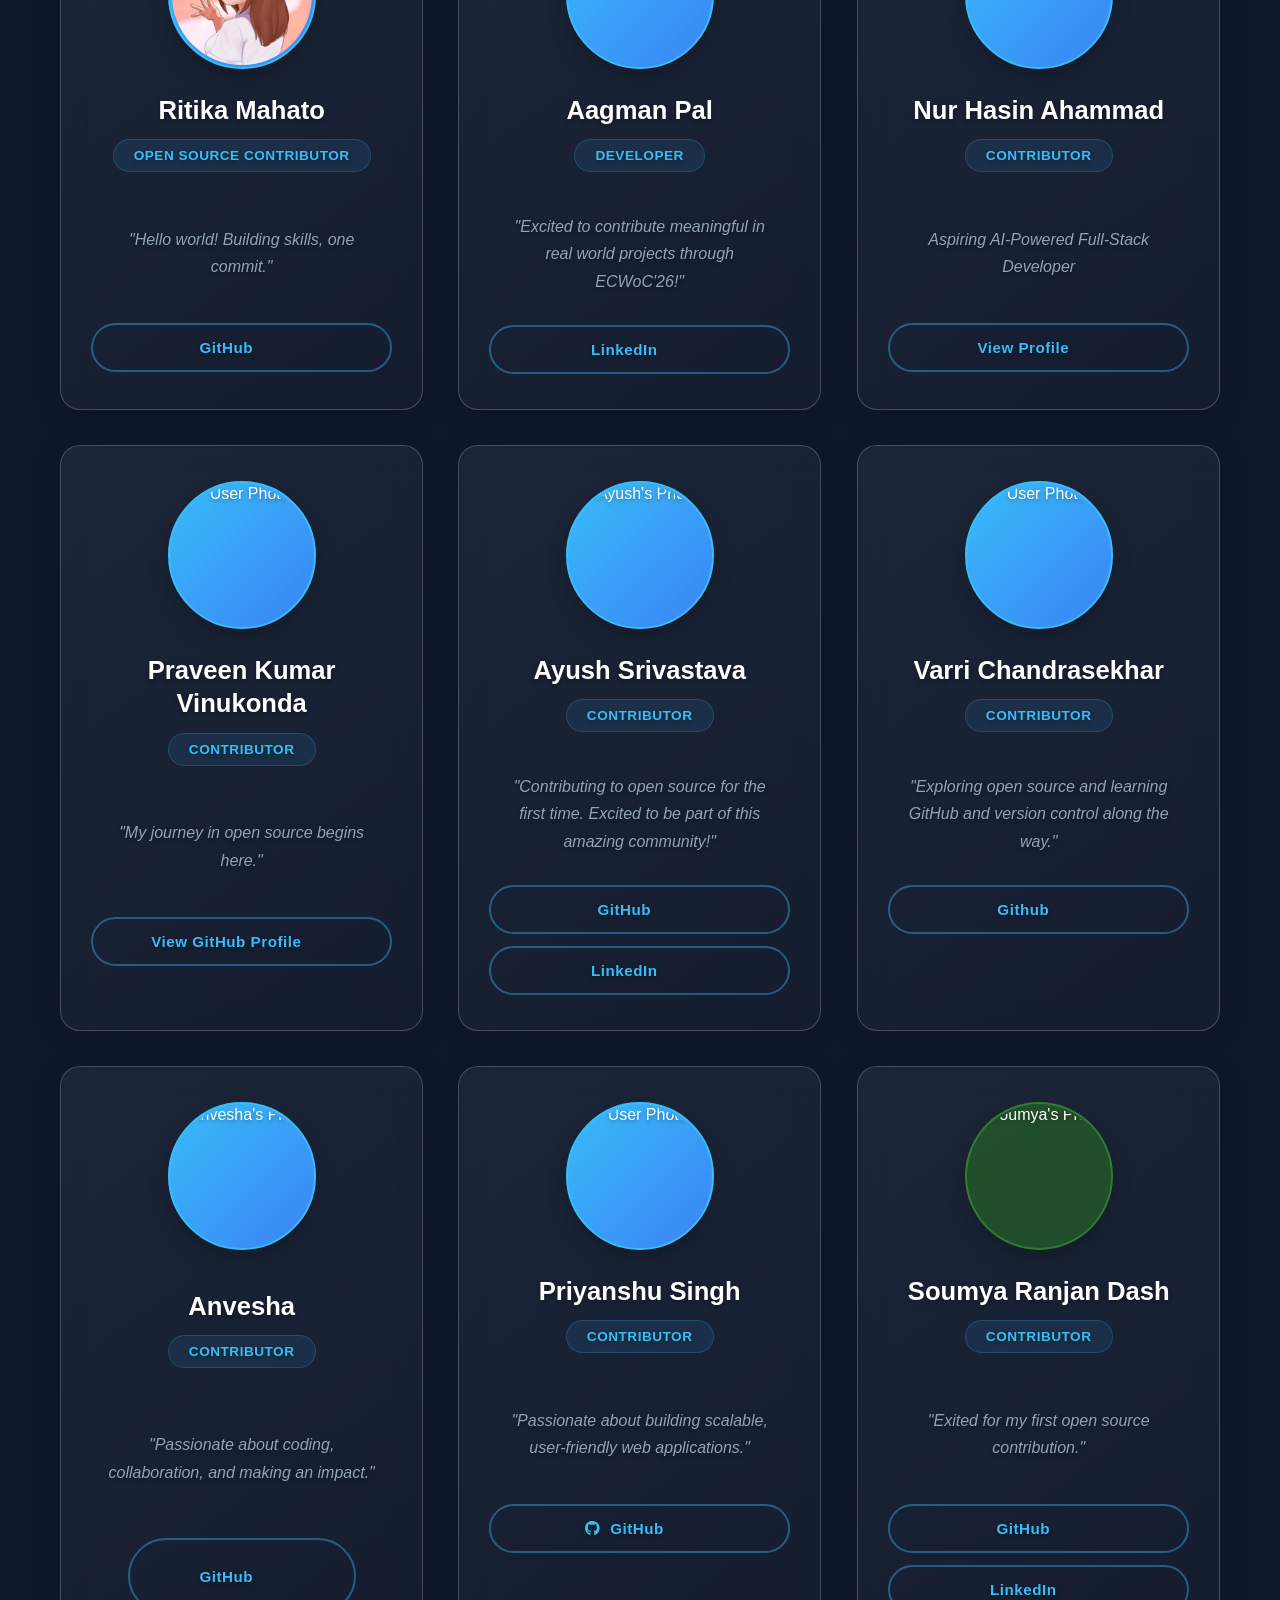
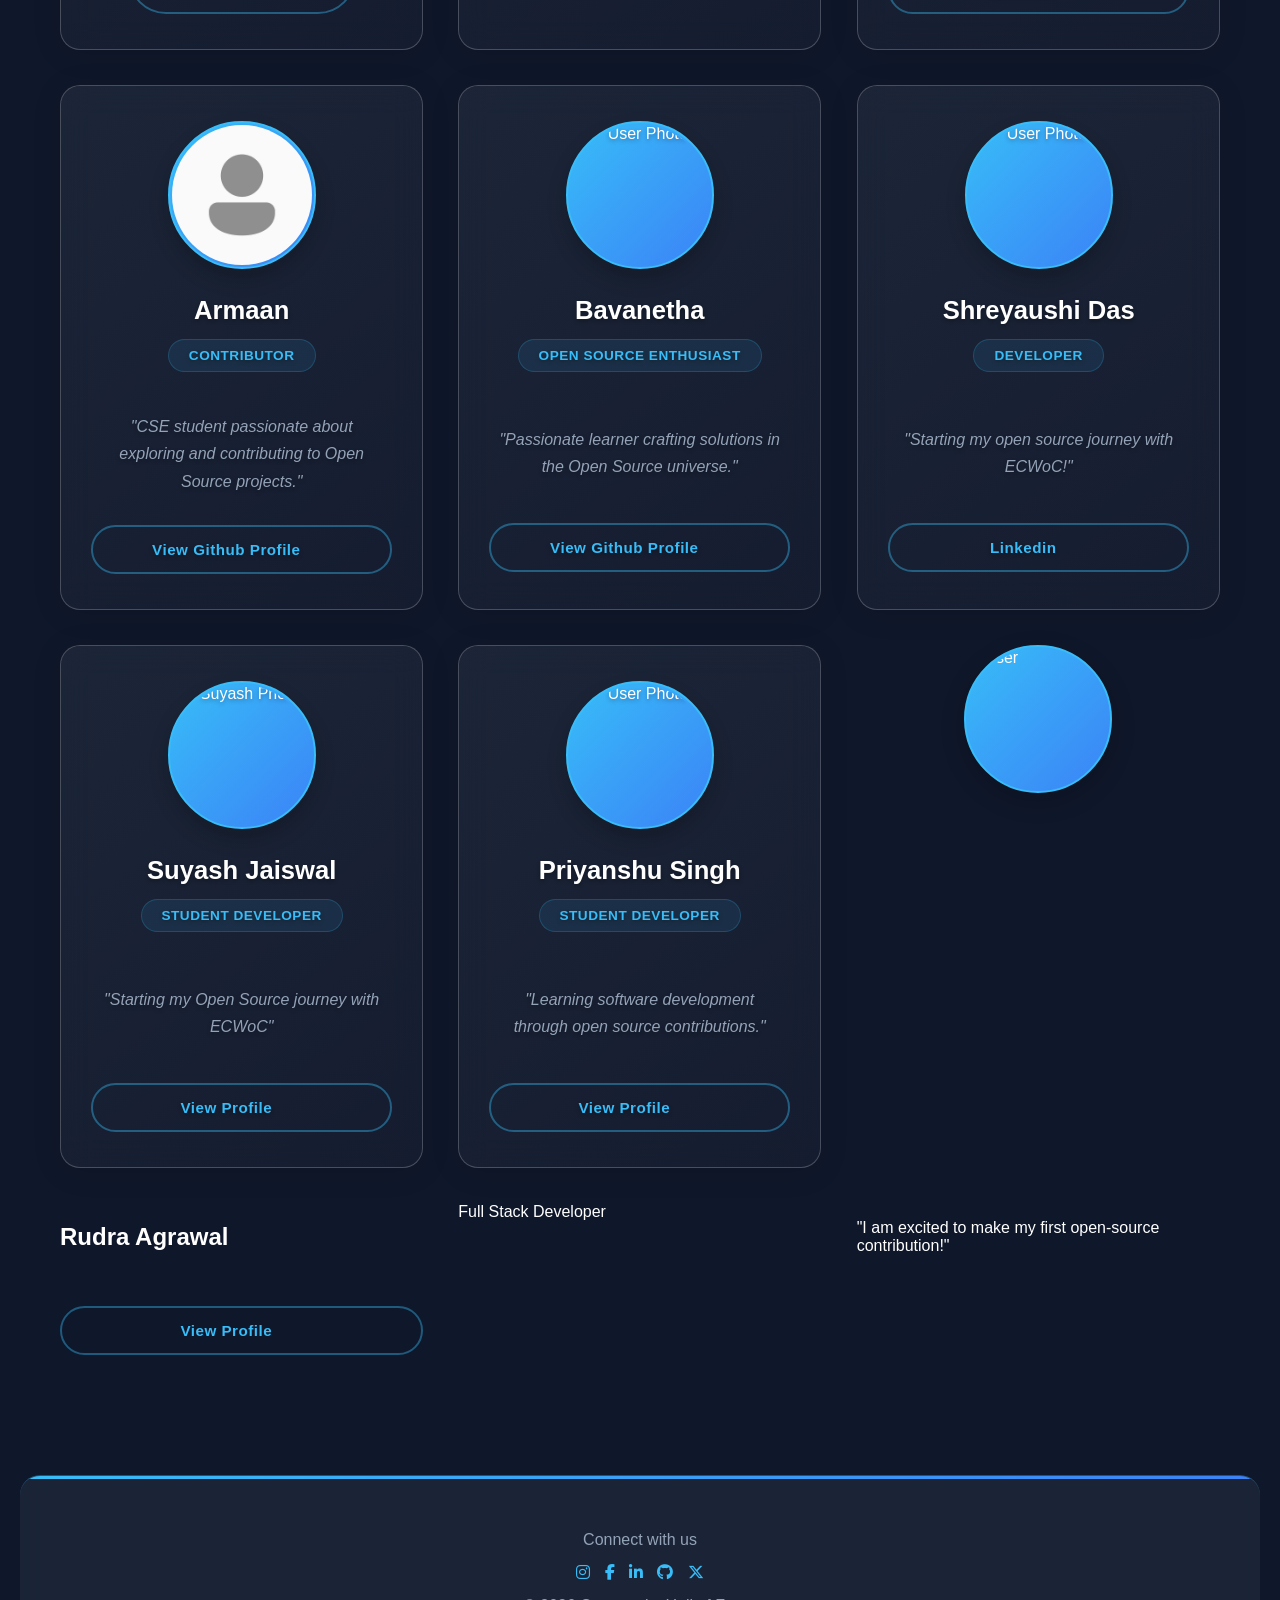
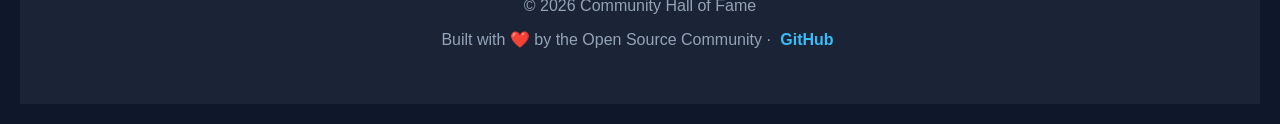
==== commit f2668a69: "Add interactive card hover effects and animations" ====
--- a/index.html
+++ b/index.html
@@ -12,12 +12,8 @@
 </head>
 
 <body>
-    <!-- Page Loader -->
-    <div class="page-loader" id="pageLoader">
-        <div class="loader-spinner"></div>
-    </div>
-
-    <div class="circle-container">
+
+              <div class="circle-container">
         <div class="circle"></div>
         <div class="circle"></div>
         <div class="circle"></div>
@@ -86,6 +82,9 @@
 
     </script>
 
+    
+    <!-- Page Loader -->
+
 
     <!-- NAVBAR START -->
     <nav class="navbar">
@@ -105,9 +104,9 @@
             <li><a href="projects.html">Projects</a></li>
             <li><a href="about.html">About</a></li>
             <li><a href="faq.html">FAQ</a></li>
-
+            <li><a href="guidelines.html">Guidelines</a></li>
+            <li><a href="feedback.html">Feedback</a></li>
         </ul>
-
         <button id="themeToggle" class="theme-toggle">🌙</button>
     </nav>
 
@@ -137,11 +136,6 @@
 
     </section>
 
-
-    <!-- Main heading of the website -->
-    <h1><span id="typewriter"></span></h1>
-    <p class="subtitle">An Open Source Project built by the Community, for the Community.</p>
-
     <!-- Container that holds all the profile cards -->
     <div class="card-container">
 
@@ -152,9 +146,7 @@
                 <h2>Project Admin</h2>
                 <span class="role">Maintainer</span>
                 <p>"Welcome to the project! Fork this repo and add your card below."</p>
-                <a href="https://github.com/Jayanta2004" class="card-btn" target="_blank">
-                    <i class="fab fa-github"></i> GitHub
-                </a>
+                <a href="https://github.com/Jayanta2004" class="card-btn" target="_blank">GitHub</a>
             </div>
         </div>
 
@@ -166,12 +158,11 @@
                 <h2>Contributor Name</h2>
                 <span class="role">Developer</span>
                 <p>"I learned how to make a Pull Request today!"</p>
-                <a href="#" class="card-btn" target="_blank">
-                    <i class="fas fa-external-link-alt"></i> View Profile
-                </a>
+                <a href="#" class="card-btn" target="_blank">View Profile</a>
             </div>
         </div>
         <!-- 👆 CONTRIBUTORS: END COPYING HERE 👆 -->
+
 
         <div class="card">
             <div class="card-inner">
@@ -179,11 +170,10 @@
                 <h2>Chirag Tankan</h2>
                 <span class="role">Developer</span>
                 <p>"Professional Contributor"</p>
-                <a href="http://github.com/ChiragTankan/" class="card-btn" target="_blank">
-                    <i class="fas fa-external-link-alt"></i> View Profile
-                </a>
-            </div>
-        </div>
+                <a href="http://github.com/ChiragTankan/" class="card-btn" target="_blank">View Profile</a>
+            </div>
+        </div>
+        
         <div class="card">
             <img src="images/mohit-yadav.jpg" alt="Mohit Yadav's Photo" class="card-img">
             <h2>Mohit Yadav</h2>
@@ -289,7 +279,7 @@
             <p>"CSE student passionate about exploring and contributing to Open Source projects."</p>
             <a href="https://github.com/neeru24" class="card-btn" target="_blank">GitHub</a>
         </div>
-
+        
         <div class="card prithwish-custom-style">
             <img src="images/Prithwish2025.jpg" alt="Prithwish's Photo" class="card-img">
             <h2>Prithwish Pal</h2>
@@ -510,6 +500,13 @@
             <p>"Hello world! This is my first PR."</p>
             <a href="https://github.com/Samina2005" class="card-btn" target="_blank">GitHub</a>
         </div>
+            <div class="card">
+            <img src="images/Souradeep858.png" alt="Souradeep's Photo" class="card-img">
+            <h2>Souradeep Chakraborty</h2>
+            <span class="role">Contributor</span>
+            <p>"Learning full stack and excited to contribute in ECWoC'26"</p>
+            <a href="https://github.com/Souradeep858" class="card-btn" target="_blank">GitHub</a>
+        </div>
 
         <div class="card">
             <img src="images/user.png" alt="Ram Charan Photo" class="card-img">
@@ -555,20 +552,164 @@
                 <h2>Vaishnav K</h2>
                 <span class="role">Contributor</span>
                 <p>"Exploring open source and learning GitHub and version control along the way."</p>
-                <a href="https://github.com/Vaishnav-K-12" class="card-btn" target="_blank">
-                    <i class="fas fa-external-link-alt"></i> View Github Profile
+                <a href="https://github.com/Vaishnav-K-12" class="card-btn" target="_blank">View Github Profile</a>
+            </div>
+        </div>
+          
+        <div class="card">
+            <div class="card-inner">
+                <img src="images/ritika-mahato.png" alt="Ritika Photo" class="card-img">
+                <h2>Ritika Mahato</h2>
+                <span class="role">Open Source Contributor</span>
+                <p>"Hello world! Building skills, one commit."</p>
+               <a href="https://github.com/ritikamahato924" class="card-btn" target="_blank">GitHub</a>
+            </div>
+        </div>
+
+        <div class="card">
+            <div class="card-inner">
+                <img src="images/aagmanpal.png" alt="User Photo" class="card-img">
+                <h2>Aagman Pal</h2>
+                <span class="role">Developer</span>
+                <p>"Excited to contribute meaningful in real world projects through ECWoC'26!"</p>
+                <a href="https://www.linkedin.com/in/aagman-pal/" class="card-btn" target="_blank">LinkedIn</a>
+            </div>
+        </div>
+
+        <div class="card">
+            <div class="card-inner">
+                <img src="images/nur-hasin.jpg" alt="User Photo" class="card-img">
+                <h2>Nur Hasin Ahammad</h2>
+                <span class="role">Contributor</span>
+                <p>Aspiring AI-Powered Full-Stack Developer</p>
+                <a href="http://github.com/nur-hasin/" class="card-btn" target="_blank">View Profile</a>
+            </div>
+        </div>
+        
+        <div class="card">
+            <div class="card-inner">
+                <img src="images/Prvkmr-Daddy-21.jpg" alt="User Photo" class="card-img">
+                <h2>Praveen Kumar Vinukonda</h2>
+                <span class="role">Contributor</span>
+                <p>"My journey in open source begins here."</p>
+                <a href="https://github.com/Prvkmr-Daddy-21" class="card-btn" target="_blank">View GitHub Profile</a>
+            </div>
+        </div>
+      
+        <div class="card ayush-custom-style">
+            <div class="card-inner">
+                <img src="images/Ayush proff.jpeg" alt="Ayush's Photo" class="card-img">
+                <h2>Ayush Srivastava</h2>
+                <span class="role">Contributor</span>
+                <p>"Contributing to open source for the first time. Excited to be part of this amazing community!"</p>
+                <div class="card-buttons">
+                    <a href="https://github.com/ayusshs16" class="card-btn" target="_blank">GitHub</a>
+                    <a href="https://www.linkedin.com/in/ayusshsrivastava16/" class="card-btn" target="_blank">LinkedIn</a>
+                </div>
+            </div>
+        </div>
+
+        <div class="card">
+            <div class="card-inner">
+                <img src="images/Chandrasekhar-5.jpg" alt="User Photo" class="card-img">
+                <h2>Varri Chandrasekhar</h2>
+                <span class="role">COntributor</span>
+                <p>"Exploring open source and learning GitHub and version control along the way."</p>
+                <a href="https://github.com/Chandrasekhar-5" class="card-btn" target="_blank">Github</a>
+            </div>
+        </div>
+
+        <div class="card">
+            <img src="images/Anvesha.png" alt="Anvesha's Photo" class="card-img">
+            <h2>Anvesha</h2>
+            <span class="role">Contributor</span>
+            <p>"Passionate about coding, collaboration, and making an impact."</p>
+            <a href="https://github.com/anvi-sha675" class="card-btn" target="_blank">GitHub</a>
+        </div>
+
+        <div class="card">
+            <div class="card-inner">
+                <img src="images/Priyanshu.jpg" alt="User Photo" class="card-img">
+                <h2>Priyanshu Singh</h2>
+                <span class="role">Contributor</span>
+                <p>"Passionate about building scalable, user-friendly web applications."</p>
+                <a href="https://github.com/PriyanshuSingh00-hub" class="card-btn" target="_blank">
+                      <i class="fab fa-github"></i> GitHub
                 </a>
             </div>
         </div>
 
-        <div class="card">
-            <img src="images/ritika-mahato.png" alt="Ritika Photo" class="card-img">
-            <h2>Ritika Mahato</h2>
-            <span class="role">Open Source Contributor</span>
-            <p>"Hello world! Building skills, one commit."</p>
-            <a href="https://github.com/ritikamahato924" class="card-btn" target="_blank">GitHub</a>
-        </div>
-
+        <div class="card SRDash2003-custom-style">
+            <div class="card-inner">
+                <img src="images/SRdash2003.jpg" alt="Soumya's Photo" class="scard-img">
+                <h2>Soumya Ranjan Dash</h2>
+                <span class="role">Contributor</span>
+                <p>"Exited for my first open source contribution."</p>
+                <div class="card-buttons">
+                    <a href="https://github.com/SRdash2003" class="card-btn" target="_blank">GitHub</a>
+                    <a href="https://www.linkedin.com/in/soumya-ranjan-dash-01b4b02a8" class="card-btn" target="_blank">LinkedIn</a>
+                </div>
+            </div>
+        </div>
+
+        <div class="card">
+            <div class="card-inner">
+                <img src="images/user.png" alt="User Photo" class="card-img">
+                <h2>Armaan</h2>
+                <span class="role">Contributor</span>
+                <p>"CSE student passionate about exploring and contributing to Open Source projects."</p>
+                <a href="https://github.com/iarmaanx" class="card-btn" target="_blank">View Github Profile</a>
+            </div>
+        </div>
+
+        <div class="card">
+            <div class="card-inner">
+                <img src="images/Bavanetha.jpg" alt="User Photo" class="card-img">
+                <h2>Bavanetha</h2>
+                <span class="role">Open Source Enthusiast</span>
+                <p>"Passionate learner crafting solutions in the Open Source universe."</p>
+                <a href="https://github.com/Bavanetha27" class="card-btn" target="_blank">View Github Profile</a>
+            </div>
+        </div>
+
+        <div class="card">
+            <div class="card-inner">
+                <img src="images/shreyaushi-das.jpg" alt="User Photo" class="card-img">
+                <h2>Shreyaushi Das</h2>
+                <span class="role">Developer</span>
+                <p>"Starting my open source journey with ECWoC!"</p>
+                <a href="https://www.linkedin.com/in/shreyaushi-das-/" class="card-btn" target="_blank">Linkedin</a>
+            </div>
+        </div>
+
+        <div class="card">
+            <div class="card-inner">
+                <img src="images/suyash-jaiswal-7.jpg" alt="Suyash Photo" class="card-img">
+                <h2>Suyash Jaiswal</h2>
+                <span class="role">Student Developer</span>
+                <p>"Starting my Open Source journey with ECWoC"</p>
+                <a href="https://github.com/suyash-jaiswal-7" class="card-btn" target="_blank">View Profile</a>
+            </div>
+        </div>
+
+        <div class="card">
+            <div class="card-inner">
+                <img src="images/priyanshu-singh-profile.jpg" alt="User Photo" class="card-img">
+                <h2>Priyanshu Singh</h2>
+                <span class="role">Student Developer</span>
+                <p>"Learning software development through open source contributions."</p>
+                <a href="https://github.com/PriyanshuSingh9" class="card-btn" target="_blank">View Profile</a>
+            </div>
+        </div>
+                <img src="images\Rudra Agrawal.png" alt=User Photo" class="card-img">
+                <h2>Rudra Agrawal</h2>
+                <span class="role">Full Stack Developer</span>
+                <p>"I am excited to make my first open-source contribution!"</p>
+                <a href="https://github.com/Cypher-0071" class="card-btn" target="_blank">View Profile</a>
+            </div>
+        </div>
+
+        
         <!-- ADD YOUR NEW CARD ABOVE THIS COMMENT -->
 
     </div> <!-- End of card-container -->
@@ -599,6 +740,91 @@
     </button>
 
     <script>
+
+ /* ---------- VIEW TOGGLE (Grid/List) ---------- */
+const viewToggleBtn = document.getElementById("viewToggle");
+const cardContainer = document.querySelector(".card-container");
+
+// Initialize view mode from localStorage or default to grid
+let isListView = localStorage.getItem("viewMode") === "list";
+
+// Update button icon based on current view
+function updateViewButton() {
+    const icon = viewToggleBtn.querySelector("i");
+    if (isListView) {
+        icon.classList.remove("fa-list");
+        icon.classList.add("fa-th-large");
+        viewToggleBtn.setAttribute("aria-label", "Switch to Grid View");
+    } else {
+        icon.classList.remove("fa-th-large");
+        icon.classList.add("fa-list");
+        viewToggleBtn.setAttribute("aria-label", "Switch to List View");
+    }
+}
+
+// Toggle between grid and list view
+function toggleView() {
+    isListView = !isListView;
+    
+    if (isListView) {
+        // Switch to list view
+        cardContainer.classList.add("list-view");
+        localStorage.setItem("viewMode", "list");
+    } else {
+        // Switch to grid view
+        cardContainer.classList.remove("list-view");
+        localStorage.setItem("viewMode", "grid");
+    }
+    
+    updateViewButton();
+    
+    // Add animation effect
+    cardContainer.style.opacity = "0.7";
+    setTimeout(() => {
+        cardContainer.style.opacity = "1";
+    }, 200);
+}
+
+// Initialize on page load
+document.addEventListener("DOMContentLoaded", () => {
+    // Set initial view based on saved preference
+    if (isListView) {
+        cardContainer.classList.add("list-view");
+    } else {
+        cardContainer.classList.remove("list-view");
+    }
+    
+    updateViewButton();
+    
+    // Add event listener to toggle button
+    viewToggleBtn.addEventListener("click", toggleView);
+    
+    // Add keyboard support
+    viewToggleBtn.addEventListener("keydown", (e) => {
+        if (e.key === "Enter" || e.key === " ") {
+            e.preventDefault();
+            toggleView();
+        }
+    });
+    
+    // Add hover effects for list view
+    const cards = document.querySelectorAll('.card');
+    cards.forEach(card => {
+        card.addEventListener('mouseenter', function() {
+            if (cardContainer.classList.contains('list-view')) {
+                this.style.transform = 'translateY(-3px)';
+                this.style.boxShadow = 'var(--shadow-md)';
+            }
+        });
+        
+        card.addEventListener('mouseleave', function() {
+            if (cardContainer.classList.contains('list-view')) {
+                this.style.transform = 'translateY(0)';
+                this.style.boxShadow = 'var(--shadow-sm)';
+            }
+        });
+    });
+});
         const hamburger = document.getElementById("hamburger");
         const navLinks = document.getElementById("navLinks");
 
@@ -608,10 +834,11 @@
     </script>
 
 
-    <!-- 🔍 ENHANCED SEARCH & FILTER SCRIPT -->
     <script>
+        /* ---------- ENHANCED SEARCH & FILTER SCRIPT ---------- */
         let currentFilter = 'all';
         let currentSearch = '';
+        let selectedSkills = new Set();
 
         function filterCards() {
             currentSearch = document.getElementById("searchInput").value.toLowerCase();
@@ -619,16 +846,16 @@
         }
 
         function filterByRole(role) {
-            currentFilter = role;
-
-            // Update active button
-            document.querySelectorAll('.filter-btn').forEach(btn => {
-                btn.classList.remove('active');
-            });
-            event.target.classList.add('active');
-
-            applyFilters();
-        }
+    currentFilter = role;
+
+    // Update active button - more reliable method
+    document.querySelectorAll('.filter-btn').forEach(btn => {
+        btn.classList.toggle('active', btn.textContent.toLowerCase() === role || 
+            (role === 'all' && btn.textContent.toLowerCase().includes('all')));
+    });
+
+    applyFilters();
+}
 
         function applyFilters() {
             const cards = document.querySelectorAll(".card");
@@ -638,14 +865,18 @@
             cards.forEach(card => {
                 const name = card.querySelector("h2").innerText.toLowerCase();
                 const role = card.querySelector(".role").innerText.toLowerCase();
+                const cardSkills = card.dataset.skills ? card.dataset.skills.split(',') : [];
 
                 const matchesSearch = name.includes(currentSearch);
                 const matchesFilter = currentFilter === 'all' ||
                     (currentFilter === 'developer' && role.includes('developer')) ||
                     (currentFilter === 'contributor' && role.includes('contributor')) ||
                     (currentFilter === 'maintainer' && role.includes('maintainer'));
-
-                if (matchesSearch && matchesFilter) {
+                
+                const matchesSkills = selectedSkills.size === 0 || 
+                    [...selectedSkills].some(skill => cardSkills.includes(skill.toLowerCase()));
+
+                if (matchesSearch && matchesFilter && matchesSkills) {
                     card.style.display = "block";
                     card.classList.add('loading');
                     visibleCount++;
@@ -661,6 +892,50 @@
                 noResults.classList.remove('show');
             }
         }
+
+        // Skill filter functions
+        function initSkillFilters() {
+            const allSkills = new Set();
+            document.querySelectorAll('.card').forEach(card => {
+                const skills = card.dataset.skills;
+                if (skills) {
+                    skills.split(',').forEach(skill => allSkills.add(skill.trim().toLowerCase()));
+                }
+            });
+
+            const skillTagsContainer = document.getElementById('skillTags');
+            [...allSkills].sort().forEach(skill => {
+                const tag = document.createElement('button');
+                tag.className = 'skill-filter-tag';
+                tag.textContent = skill.charAt(0).toUpperCase() + skill.slice(1);
+                tag.onclick = () => toggleSkillFilter(skill, tag);
+                skillTagsContainer.appendChild(tag);
+            });
+        }
+
+        function toggleSkillFilter(skill, tagElement) {
+            if (selectedSkills.has(skill)) {
+                selectedSkills.delete(skill);
+                tagElement.classList.remove('active');
+            } else {
+                selectedSkills.add(skill);
+                tagElement.classList.add('active');
+            }
+            applyFilters();
+        }
+
+        document.getElementById('clearSkills').addEventListener('click', () => {
+            selectedSkills.clear();
+            document.querySelectorAll('.skill-filter-tag').forEach(tag => {
+                tag.classList.remove('active');
+            });
+            applyFilters();
+        });
+
+        // Initialize on page load
+        document.addEventListener('DOMContentLoaded', () => {
+            initSkillFilters();
+        });
 
         // Scroll to Top Functionality
         function scrollToTop() {
@@ -803,29 +1078,6 @@
     </script>
 
     <script>
-        /* ---------- THEME TOGGLE SCRIPT ---------- */
-        const toggleBtn = document.getElementById("themeToggle");
-        const body = document.body;
-
-        // Load saved theme
-        if (localStorage.getItem("theme") === "light") {
-            body.classList.add("light-mode");
-            toggleBtn.textContent = "🌞";
-        }
-
-        toggleBtn.addEventListener("click", () => {
-            body.classList.toggle("light-mode");
-
-            if (body.classList.contains("light-mode")) {
-                toggleBtn.textContent = "🌞";
-                localStorage.setItem("theme", "light");
-            } else {
-                toggleBtn.textContent = "🌙";
-                localStorage.setItem("theme", "dark");
-            }
-        });
-    </script>
-    <script>
         function animateValue(element, start, end, duration) {
             let startTimestamp = null;
 
@@ -905,6 +1157,79 @@
             }
         });
     </script>
+
+    <!-- Theme Toggle Script -->
+    <script>
+        document.addEventListener('DOMContentLoaded', function() {
+            const themeToggle = document.getElementById('themeToggle');
+            const body = document.body;
+
+            // Function to set theme
+            function setTheme(theme) {
+                body.setAttribute('data-theme', theme);
+                localStorage.setItem('theme', theme);
+                themeToggle.textContent = theme === 'dark' ? '🌙' : '☀️';
+            }
+
+            // Function to toggle theme
+            function toggleTheme() {
+                const currentTheme = body.getAttribute('data-theme') || 'dark';
+                const newTheme = currentTheme === 'dark' ? 'light' : 'dark';
+                setTheme(newTheme);
+            }
+
+            // Load saved theme or default to dark
+            const savedTheme = localStorage.getItem('theme') || 'dark';
+            setTheme(savedTheme);
+
+            // Add event listener to theme toggle button
+            themeToggle.addEventListener('click', toggleTheme);
+        });
+    </script>
+
+    <!-- Card Animation Script -->
+    <script>
+        document.addEventListener('DOMContentLoaded', function() {
+            // Set up staggered card animations
+            const cards = document.querySelectorAll('.card');
+            cards.forEach((card, index) => {
+                card.style.setProperty('--card-index', index);
+            });
+
+            // Add enhanced hover interactions
+            cards.forEach(card => {
+                card.addEventListener('mouseenter', function() {
+                    // Add subtle pulse effect to the image
+                    const img = this.querySelector('.card-img');
+                    if (img) {
+                        img.style.animation = 'none';
+                        setTimeout(() => {
+                            img.style.animation = 'imagePulse 0.6s ease-in-out';
+                        }, 10);
+                    }
+                });
+
+                card.addEventListener('mouseleave', function() {
+                    // Reset any hover states
+                    const img = this.querySelector('.card-img');
+                    if (img) {
+                        img.style.animation = '';
+                    }
+                });
+            });
+        });
+
+        // Add image pulse animation
+        const style = document.createElement('style');
+        style.textContent = `
+            @keyframes imagePulse {
+                0% { transform: scale(1); }
+                50% { transform: scale(1.05); }
+                100% { transform: scale(1); }
+            }
+        `;
+        document.head.appendChild(style);
+    </script>
 </body>
 
-</html>+</html>
--- a/style.css
+++ b/style.css
@@ -1,19 +1,283 @@
 /* =========================================
-   GLOBAL STYLES WITH GRADIENT BACKGROUND
+   THEME VARIABLES - DARK (DEFAULT)
+   ========================================= */
+:root {
+    /* Dark Theme Colors */
+    --bg-primary: #0f172a;
+    --bg-secondary: #1e293b;
+    --bg-card: #1e293b;
+    --bg-navbar: rgba(30, 41, 59, 0.9);
+    --bg-footer: rgba(30, 41, 59, 0.8);
+    --bg-stats: rgba(30, 41, 59, 0.8);
+
+    /* Text Colors */
+    --text-primary: #ffffff;
+    --text-secondary: #94a3b8;
+    --text-accent: #259ed2;
+
+    /* Border Colors */
+    --border-primary: rgba(56, 189, 248, 0.3);
+    --border-secondary: rgba(148, 163, 184, 0.2);
+
+    /* Accent Colors */
+    --primary-color: #38bdf8;
+    --secondary-color: #8b5cf6;
+    --success-color: #10b981;
+    --github-color: #333;
+    --github-light: #f6f8fa;
+    --github-dark: #24292e;
+    --github-hover: #444;
+    --whatsapp-color: #25D366;
+    --linkedin-color: #0077B5;
+    --twitter-color: #1DA1F2;
+    --facebook-color: #1877F2;
+
+    /* Hover Colors - Light Sky Blue */
+    --hover-bg: rgba(173, 216, 230, 0.1);
+    --hover-border: rgba(135, 206, 235, 0.5);
+    --hover-text: #87ceeb;
+    --hover-glow: 0 0 40px rgba(135, 206, 235, 0.4);
+
+    /* Gradients */
+    --gradient-primary: linear-gradient(135deg, #38bdf8, #3b82f6);
+    --gradient-secondary: linear-gradient(135deg, #8b5cf6, #ec4899);
+    --gradient-card: linear-gradient(145deg, #1e293b, #0f172a);
+    --gradient-button: linear-gradient(90deg, #38bdf8, #3b82f6);
+
+    /* Shadows */
+    --shadow-sm: 0 4px 6px rgba(0, 0, 0, 0.1);
+    --shadow-md: 0 10px 25px rgba(0, 0, 0, 0.2);
+    --shadow-lg: 0 20px 40px rgba(0, 0, 0, 0.3);
+    --shadow-glow: 0 0 30px rgba(56, 189, 248, 0.3);
+
+    /* Glass Effects */
+    --glass-bg: rgba(30, 41, 59, 0.7);
+    --glass-border: rgba(56, 189, 248, 0.1);
+
+    --navbar-gradient-bottom: rgba(37, 62, 104, 0.65);
+    --navbar-shadow: 0 8px 32px rgba(0, 0, 0, 0.2);
+}
+/* =========================================
+   IMAGE UPLOADER STYLES
+   ========================================= */
+.uploader-container {
+    max-width: 400px;
+    margin: 20px auto;
+    padding: 20px;
+    background: var(--bg-card);
+    border: 1px solid var(--border-primary);
+    border-radius: 20px;
+    backdrop-filter: blur(10px);
+}
+
+.uploader-label {
+    display: block;
+    margin-bottom: 15px;
+    font-weight: 600;
+    color: var(--primary-color);
+    text-align: center;
+}
+
+.drop-zone {
+    width: 100%;
+    height: 200px;
+    border: 2px dashed var(--border-primary);
+    border-radius: 15px;
+    display: flex;
+    align-items: center;
+    justify-content: center;
+    position: relative;
+    cursor: pointer;
+    transition: all 0.3s ease;
+    overflow: hidden;
+}
+
+.drop-zone:hover, .drop-zone.drag-over {
+    border-color: var(--primary-color);
+    background: rgba(56, 189, 248, 0.05);
+}
+
+.drop-zone-content {
+    text-align: center;
+    transition: opacity 0.3s ease;
+}
+
+.upload-icon {
+    font-size: 2.5rem;
+    color: var(--primary-color);
+    margin-bottom: 10px;
+}
+
+.drop-zone-content span {
+    color: var(--primary-color);
+    text-decoration: underline;
+}
+
+.file-info {
+    font-size: 0.8rem;
+    color: var(--text-secondary);
+    margin-top: 5px;
+}
+
+/* Preview Styles */
+.preview-container {
+    display: none;
+    width: 100%;
+    height: 100%;
+    position: absolute;
+    top: 0;
+    left: 0;
+    opacity: 0;
+    transform: scale(0.9);
+    transition: all 0.4s cubic-bezier(0.175, 0.885, 0.32, 1.275);
+}
+
+.preview-container.show {
+    display: block;
+    opacity: 1;
+    transform: scale(1);
+}
+
+#imagePreview {
+    width: 100%;
+    height: 100%;
+    object-fit: cover;
+}
+
+.preview-overlay {
+    position: absolute;
+    top: 0;
+    left: 0;
+    width: 100%;
+    height: 100%;
+    background: rgba(0,0,0,0.4);
+    display: flex;
+    align-items: center;
+    justify-content: center;
+    opacity: 0;
+    transition: opacity 0.3s ease;
+}
+
+.preview-container:hover .preview-overlay {
+    opacity: 1;
+}
+
+/* Footer & Buttons */
+.uploader-footer {
+    margin-top: 15px;
+    display: flex;
+    flex-direction: column;
+    gap: 10px;
+}
+
+.remove-btn, .replace-btn {
+    background: rgba(239, 68, 68, 0.1);
+    color: #ef4444;
+    border: 1px solid rgba(239, 68, 68, 0.2);
+    padding: 8px 15px;
+    border-radius: 8px;
+    cursor: pointer;
+    font-weight: 500;
+    transition: all 0.3s ease;
+}
+
+.remove-btn:hover:not(:disabled) {
+    background: #ef4444;
+    color: white;
+}
+
+.remove-btn:disabled {
+    opacity: 0.5;
+    cursor: not-allowed;
+    filter: grayscale(1);
+}
+
+.replace-btn {
+    background: var(--primary-color);
+    color: white;
+    border: none;
+}
+
+.error-msg {
+    color: #fb7185;
+    font-size: 0.85rem;
+    text-align: center;
+    min-height: 20px;
+}
+
+/* =========================================
+   LIGHT THEME VARIABLES
+   ========================================= */
+body[data-theme="light"] {
+    /* Light Theme Colors */
+    --bg-primary: #f8fafc;
+    --bg-secondary: #ffffff;
+    --bg-card: #ffffff;
+    --bg-navbar: rgba(255, 255, 255, 0.9);
+    --bg-footer: rgba(255, 255, 255, 0.8);
+    --bg-stats: rgba(255, 255, 255, 0.8);
+
+    /* Text Colors */
+    --text-primary: #0f172a;
+    --text-secondary: #475569;
+    --text-accent: #0284c7;
+
+    /* Border Colors */
+    --border-primary: rgba(2, 132, 199, 0.3);
+    --border-secondary: rgba(100, 116, 139, 0.2);
+
+    /* Accent Colors */
+    --primary-color: #0284c7;
+    --secondary-color: #7c3aed;
+    --success-color: #059669;
+    --github-color: #24292e;
+    --github-light: #ffffff;
+    --github-dark: #0366d6;
+    --github-hover: #1a7f37;
+
+    /* Hover Colors - Light Sky Blue (brighter for light theme) */
+    --hover-bg: rgba(135, 206, 235, 0.15);
+    --hover-border: rgba(135, 206, 235, 0.6);
+    --hover-text: #87ceeb;
+    --hover-glow: 0 0 40px rgba(135, 206, 235, 0.3);
+
+    /* Gradients */
+    --gradient-primary: linear-gradient(135deg, #0284c7, #0ea5e9);
+    --gradient-secondary: linear-gradient(135deg, #7c3aed, #ec4899);
+    --gradient-card: linear-gradient(145deg, #ffffff, #f1f5f9);
+    --gradient-button: linear-gradient(90deg, #0284c7, #0ea5e9);
+
+    /* Shadows */
+    --shadow-sm: 0 4px 6px rgba(0, 0, 0, 0.05);
+    --shadow-md: 0 10px 25px rgba(0, 0, 0, 0.08);
+    --shadow-lg: 0 20px 40px rgba(0, 0, 0, 0.12);
+    --shadow-glow: 0 0 30px rgba(2, 132, 199, 0.2);
+
+    /* Glass Effects */
+    --glass-bg: rgba(255, 255, 255, 0.7);
+    --glass-border: rgba(2, 132, 199, 0.1);
+
+    --navbar-gradient-bottom: rgba(255, 255, 255, 0.8);
+    --navbar-shadow: 0 10px 30px rgba(0, 0, 0, 0.08), 0 1px 8px rgba(0, 0, 0, 0.04);
+    --glass-border: rgba(0, 0, 0, 0.05); /* Softer border for light mode */
+}
+
+/* =========================================
+   BODY & BASE STYLES
    ========================================= */
 body {
-    font-family: 'Segoe UI', Tahoma, Geneva, Verdana, sans-serif;
-    background: linear-gradient(135deg, #0f172a 0%, #1e1b4b 50%, #312e81 100%);
-    background-attachment: fixed;
-    color: white;
+    font-family: -apple-system, BlinkMacSystemFont, 'Segoe UI', Helvetica, Arial, sans-serif;
+    background-color: var(--bg-primary);
+    color: var(--text-primary);
     margin: 0;
     padding: 20px;
-    text-align: center;
+    min-height: 100vh;
     position: relative;
     overflow-x: hidden;
-}
-
-/* Animated gradient overlay with hover effect */
+    transition: all 0.5s cubic-bezier(0.4, 0, 0.2, 1);
+}
+
+/* Animated Background */
 body::before {
     content: '';
     position: fixed;
@@ -21,100 +285,761 @@
     left: 0;
     width: 100%;
     height: 100%;
-    background: 
+    background:
         radial-gradient(circle at 20% 50%, rgba(56, 189, 248, 0.1) 0%, transparent 50%),
-        radial-gradient(circle at 80% 80%, rgba(139, 92, 246, 0.1) 0%, transparent 50%);
-    pointer-events: none;
-    z-index: 0;
-    transition: opacity 0.6s ease;
-}
-
-/* Animated background gradient orbs */
-body::after {
+        radial-gradient(circle at 80% 20%, rgba(139, 92, 246, 0.05) 0%, transparent 50%);
+    z-index: -1;
+    animation: gradientShift 15s ease-in-out infinite;
+}
+
+@keyframes gradientShift {
+
+    0%,
+    100% {
+        transform: scale(1);
+        opacity: 1;
+    }
+
+    50% {
+        transform: scale(1.05);
+        opacity: 0.8;
+    }
+}
+
+/* =========================================
+   NAVBAR STYLES
+   ========================================= */
+.navbar {
+    position: sticky;
+    top: 20px;
+    z-index: 1000;
+    /* Use variables here so it changes with the theme */
+    background: linear-gradient(to bottom,
+            var(--glass-bg),
+            var(--navbar-gradient-bottom));
+    backdrop-filter: blur(14px);
+    -webkit-backdrop-filter: blur(14px);
+    border: 1px solid var(--glass-border);
+    border-radius: 12px;
+    padding: 15px 25px;
+    display: flex;
+    justify-content: space-between;
+    align-items: center;
+    max-width: 1400px;
+    margin: 0 auto 40px auto;
+    transition: all 0.3s ease;
+    box-shadow: var(--navbar-shadow); /* Uses the new shadow variable */
+}
+
+/* Update hover to keep the shadow looking good */
+.navbar:hover {
+    box-shadow: 0 12px 40px rgba(0, 0, 0, 0.15);
+}
+
+/* Fix for Navbar links in Light Mode */
+body.light-mode .nav-links a {
+    color: var(--text-primary);
+    font-weight: 600; /* Slightly bolder for readability */
+}
+
+body.light-mode .nav-logo {
+    color: var(--primary-color);
+}
+
+.nav-logo {
+    color: var(--primary-color);
+    font-size: 1.45rem;
+    font-weight: 700;
+    letter-spacing: 0.5px;
+    transition: color 0.3s ease;
+}
+
+/* Desktop Navigation Links */
+.nav-links {
+    list-style: none;
+    display: flex;
+    gap: 30px;
+    margin: 0;
+    padding: 0;
+}
+
+.nav-links a {
+    text-decoration: none;
+    color: var(--text-primary);
+    font-weight: 500;
+    position: relative;
+    padding: 4px 0;
+    transition: color 0.25s ease;
+}
+
+.nav-links a::after {
     content: '';
-    position: fixed;
+    position: absolute;
+    bottom: -6px;
+    left: 0;
+    width: 0%;
+    height: 2px;
+    background-color: var(--primary-color);
+    transition: width 0.25s ease;
+}
+
+.nav-links a:hover {
+    color: var(--primary-color);
+}
+
+.nav-links a:hover::after {
+    width: 70%;
+}
+
+.nav-links a:focus-visible {
+    outline: 2px solid var(--primary-color);
+    outline-offset: 4px;
+    border-radius: 4px;
+}
+
+/* Hamburger Icon */
+.hamburger {
+    display: none;
+    flex-direction: column;
+    cursor: pointer;
+    gap: 5px;
+    width: 30px;
+}
+
+.hamburger span {
+    width: 100%;
+    height: 3px;
+    background: var(--primary-color);
+    border-radius: 3px;
+    transition: all 0.3s ease;
+}
+
+.hamburger:focus-visible {
+    outline: 2px solid var(--primary-color);
+    outline-offset: 2px;
+}
+
+/* =========================================
+   THEME TOGGLE BUTTON
+   ========================================= */
+.theme-toggle {
+    background: transparent;
+    border: 2px solid var(--primary-color);
+    color: var(--primary-color);
+    padding: 8px 14px;
+    border-radius: 20px;
+    cursor: pointer;
+    font-size: 18px;
+    transition: all 0.3s cubic-bezier(0.4, 0, 0.2, 1);
+    display: flex;
+    align-items: center;
+    justify-content: center;
+    min-width: 44px;
+    min-height: 44px;
+    backdrop-filter: blur(10px);
+    font-weight: 600;
+    gap: 8px;
+}
+
+.theme-toggle:hover {
+    background-color: var(--primary-color);
+    color: var(--bg-primary);
+    transform: scale(1.05);
+    box-shadow: var(--shadow-glow);
+}
+
+.theme-toggle:active {
+    transform: scale(0.95);
+}
+
+.theme-toggle:focus-visible {
+    outline: 2px solid var(--primary-color);
+    outline-offset: 2px;
+}
+
+/* =========================================
+   HEADINGS & TYPOGRAPHY
+   ========================================= */
+h1 {
+    text-align: center;
+    font-size: 3rem;
+    margin: 40px auto 15px;
+    font-weight: 800;
+    background: var(--gradient-primary);
+    -webkit-background-clip: text;
+    background-clip: text;
+    color: transparent;
+    position: relative;
+    display: inline-block;
+}
+
+h1::after {
+    content: '';
+    position: absolute;
+    bottom: -10px;
+    left: 25%;
+    width: 50%;
+    height: 4px;
+    background: var(--gradient-primary);
+    border-radius: 2px;
+    animation: lineWidth 6s ease-in-out infinite;
+}
+
+@keyframes lineWidth {
+
+    0%,
+    100% {
+        left: 25%;
+        width: 50%;
+    }
+
+    50% {
+        left: 15%;
+        width: 70%;
+    }
+}
+
+/* Typewriter Effect */
+#typewriter {
+    border-right: 3px solid var(--primary-color);
+    white-space: nowrap;
+    overflow: hidden;
+    display: inline-block;
+    animation: blink 0.75s step-end infinite;
+    font-weight: 700;
+    margin: 10px 0;
+    letter-spacing: 2px;
+    padding-right: 4px;
+}
+
+@keyframes blink {
+
+    0%,
+    50% {
+        border-color: var(--primary-color);
+    }
+
+    51%,
+    100% {
+        border-color: transparent;
+    }
+}
+
+.subtitle {
+    text-align: center;
+    color: var(--text-secondary);
+    margin-bottom: 60px;
+    font-size: 1.1rem;
+    max-width: 600px;
+    margin-left: auto;
+    margin-right: auto;
+    line-height: 1.6;
+}
+
+/* =========================================
+   STATS CONTAINER
+   ========================================= */
+.stats-container {
+    display: grid;
+    grid-template-columns: repeat(auto-fit, minmax(180px, 1fr));
+    gap: 20px;
+    max-width: 1200px;
+    margin: 40px auto;
+    padding: 0 20px;
+}
+
+.stat-card {
+    background: var(--bg-stats);
+    border: 1px solid var(--border-primary);
+    border-radius: 16px;
+    padding: 25px 20px;
+    text-align: center;
+    transition: all 0.4s cubic-bezier(0.4, 0, 0.2, 1);
+    position: relative;
+    overflow: hidden;
+    box-shadow: var(--shadow-sm);
+    backdrop-filter: blur(10px);
+}
+
+.stat-card:hover {
+    transform: translateY(-8px);
+    box-shadow: var(--shadow-lg);
+    border-color: var(--primary-color);
+}
+
+.stat-card::before {
+    content: '';
+    position: absolute;
     top: 0;
     left: 0;
+    right: 0;
+    height: 4px;
+    background: var(--gradient-primary);
+    opacity: 0;
+    transition: opacity 0.3s ease;
+}
+
+.stat-card:hover::before {
+    opacity: 1;
+}
+
+.stat-card span {
+    font-size: 2.8rem;
+    font-weight: 800;
+    background: var(--gradient-primary);
+    -webkit-background-clip: text;
+    background-clip: text;
+    color: transparent;
+    display: block;
+    line-height: 1;
+    margin-bottom: 10px;
+    transition: transform 0.3s ease;
+}
+
+.stat-card:hover span {
+    transform: scale(1.1);
+}
+
+.stat-card p {
+    font-size: 0.95rem;
+    color: var(--text-secondary);
+    margin: 0;
+    font-weight: 500;
+    letter-spacing: 0.5px;
+}
+
+/* Stats Counter Hover Effect */
+.stat-card span::after {
+    content: '+';
+    position: absolute;
+    right: -15px;
+    top: 0;
+    opacity: 0;
+    transform: translateY(-10px);
+    transition: all 0.3s ease;
+    color: var(--success-color);
+    font-size: 1.5rem;
+}
+
+.stat-card:hover span::after {
+    opacity: 1;
+    transform: translateY(0);
+}
+
+/* =========================================
+   SEARCH & FILTER CONTROLS
+   ========================================= */
+.search-filter-container {
+    max-width: 1200px;
+    margin: 20px auto;
+    padding: 0 20px;
+    display: flex;
+    flex-wrap: wrap;
+    gap: 15px;
+    justify-content: center;
+    align-items: center;
+}
+
+/* =========================================
+   SKILL FILTER SECTION
+   ========================================= */
+.skill-filter-section {
+    max-width: 1200px;
+    margin: 20px auto 40px;
+    padding: 20px;
+    background: var(--bg-card);
+    border: 1px solid var(--border-primary);
+    border-radius: 20px;
+    backdrop-filter: blur(10px);
+}
+
+.skill-filter-header {
+    display: flex;
+    justify-content: space-between;
+    align-items: center;
+    margin-bottom: 15px;
+    flex-wrap: wrap;
+    gap: 10px;
+}
+
+.skill-filter-header span {
+    font-size: 1.1rem;
+    font-weight: 600;
+    color: var(--text-primary);
+}
+
+.clear-skills-btn {
+    padding: 8px 16px;
+    background: transparent;
+    border: 1px solid var(--border-primary);
+    color: var(--text-secondary);
+    border-radius: 20px;
+    cursor: pointer;
+    font-size: 0.85rem;
+    transition: all 0.3s ease;
+}
+
+.clear-skills-btn:hover {
+    background: rgba(239, 68, 68, 0.1);
+    border-color: #ef4444;
+    color: #ef4444;
+}
+
+.skill-tags-container {
+    display: flex;
+    flex-wrap: wrap;
+    gap: 10px;
+}
+
+.skill-filter-tag {
+    padding: 8px 16px;
+    background: rgba(56, 189, 248, 0.1);
+    border: 1px solid rgba(56, 189, 248, 0.3);
+    color: var(--primary-color);
+    border-radius: 20px;
+    cursor: pointer;
+    font-size: 0.85rem;
+    font-weight: 500;
+    transition: all 0.3s ease;
+}
+
+.skill-filter-tag:hover {
+    background: rgba(56, 189, 248, 0.2);
+    transform: translateY(-2px);
+}
+
+.skill-filter-tag.active {
+    background: var(--primary-color);
+    color: white;
+    border-color: var(--primary-color);
+}
+
+/* Card Skills Display */
+.card-skills {
+    display: flex;
+    flex-wrap: wrap;
+    gap: 8px;
+    justify-content: center;
+    margin: 15px 0;
+}
+
+.skill-tag {
+    padding: 5px 12px;
+    background: rgba(56, 189, 248, 0.15);
+    border: 1px solid rgba(56, 189, 248, 0.3);
+    color: var(--primary-color);
+    border-radius: 15px;
+    font-size: 0.75rem;
+    font-weight: 600;
+    transition: all 0.3s ease;
+}
+
+.card:hover .skill-tag {
+    background: rgba(56, 189, 248, 0.25);
+    transform: scale(1.05);
+}
+
+/* Search Bar */
+#searchInput {
+    flex: 1;
+    min-width: 250px;
+    max-width: 400px;
+    padding: 14px 18px;
+    font-size: 16px;
+    color: var(--text-primary);
+    background: rgba(255, 255, 255, 0.15);
+    backdrop-filter: blur(12px);
+    -webkit-backdrop-filter: blur(12px);
+    border: 1px solid var(--border-primary);
+    border-radius: 30px;
+    outline: none;
+    box-shadow: 0 8px 32px rgba(31, 38, 135, 0.25);
+    transition: all 0.3s cubic-bezier(0.4, 0, 0.2, 1);
+}
+
+#searchInput::placeholder {
+    color: var(--text-secondary);
+    opacity: 0.7;
+}
+
+#searchInput:focus {
+    border-color: var(--primary-color);
+    box-shadow: 0 10px 40px rgba(79, 70, 229, 0.35);
+    background: rgba(255, 255, 255, 0.25);
+    transform: scale(1.02);
+}
+
+#searchInput:focus-visible {
+    outline: 2px solid var(--primary-color);
+    outline-offset: 2px;
+}
+
+.filter-buttons {
+    display: flex;
+    gap: 10px;
+    flex-wrap: wrap;
+}
+
+.filter-btn {
+    padding: 10px 20px;
+    background: var(--bg-card);
+    border: 1px solid var(--border-primary);
+    color: var(--text-primary);
+    border-radius: 20px;
+    cursor: pointer;
+    font-size: 0.9rem;
+    font-weight: 500;
+    transition: all 0.3s ease;
+}
+
+.filter-btn:hover {
+    border-color: var(--primary-color);
+    background: rgba(56, 189, 248, 0.1);
+    transform: translateY(-2px);
+}
+
+.filter-btn.active {
+    background: var(--primary-color);
+    color: var(--bg-primary);
+    border-color: var(--primary-color);
+}
+
+.sort-select {
+    padding: 10px 15px;
+    background: var(--bg-card);
+    border: 1px solid var(--border-primary);
+    color: var(--text-primary);
+    border-radius: 20px;
+    cursor: pointer;
+    font-size: 0.9rem;
+    outline: none;
+    transition: all 0.3s ease;
+}
+
+.sort-select:hover,
+.sort-select:focus {
+    border-color: var(--primary-color);
+    box-shadow: 0 0 0 3px rgba(56, 189, 248, 0.1);
+}
+
+/* =========================================
+   RANDOM BUTTON STYLES
+   ========================================= */
+.random-button-container {
+    display: flex;
+    justify-content: center;
+    margin: 2rem auto;
+    padding: 0 1rem;
+    animation: fadeIn 0.8s ease-out;
+}
+
+.random-btn {
+    padding: 14px 32px;
+    background: linear-gradient(135deg, #667eea 0%, #764ba2 100%);
+    color: white;
+    border: none;
+    border-radius: 50px;
+    cursor: pointer;
+    font-weight: 600;
+    font-size: 1.1rem;
+    transition: all 0.3s ease;
+    box-shadow: 0 4px 15px rgba(102, 126, 234, 0.3);
+    display: flex;
+    align-items: center;
+    gap: 10px;
+    position: relative;
+    overflow: hidden;
+    z-index: 1;
+}
+
+.random-btn:hover {
+    transform: translateY(-3px) scale(1.05);
+    box-shadow: 0 8px 25px rgba(102, 126, 234, 0.5);
+}
+
+.random-btn:active {
+    transform: translateY(-1px) scale(1.02);
+}
+
+.random-btn span {
+    font-size: 1.3rem;
+    animation: spinSlow 4s linear infinite;
+}
+
+.random-btn::before {
+    content: '';
+    position: absolute;
+    top: 0;
+    left: -100%;
     width: 100%;
     height: 100%;
-    background: 
-        radial-gradient(circle at var(--mouse-x, 50%) var(--mouse-y, 50%), 
-            rgba(56, 189, 248, 0.15) 0%, 
-            transparent 25%),
-        radial-gradient(circle at calc(100% - var(--mouse-x, 50%)) calc(100% - var(--mouse-y, 50%)), 
-            rgba(192, 132, 252, 0.12) 0%, 
-            transparent 25%);
-    pointer-events: none;
-    z-index: 0;
-    opacity: 0;
-    transition: opacity 0.6s ease;
-}
-
-body:hover::after {
-    opacity: 1;
-}
-
-h1 {
-    margin-bottom: 10px;
-    font-size: 2.5rem;
-    background: linear-gradient(135deg, #38bdf8 0%, #818cf8 100%);
-    -webkit-background-clip: text;
-    -webkit-text-fill-color: transparent;
-    background-clip: text;
-    position: relative;
-    z-index: 1;
-}
-
-.subtitle {
-    color: #cbd5e1;
-    margin-bottom: 50px;
-    position: relative;
-    z-index: 1;
+    background: linear-gradient(90deg, transparent, rgba(255, 255, 255, 0.2), transparent);
+    transition: left 0.7s;
+    z-index: -1;
+}
+
+.random-btn:hover::before {
+    left: 100%;
+}
+
+/* Light mode support for random button */
+body.light-mode .random-btn {
+    background: linear-gradient(135deg, #4f46e5 0%, #7c3aed 100%);
+    box-shadow: 0 4px 15px rgba(79, 70, 229, 0.2);
+}
+
+body.light-mode .random-btn:hover {
+    box-shadow: 0 8px 25px rgba(79, 70, 229, 0.3);
+}
+
+@keyframes spinSlow {
+    0% {
+        transform: rotate(0deg);
+    }
+
+    100% {
+        transform: rotate(360deg);
+    }
+}
+
+@keyframes fadeIn {
+    from {
+        opacity: 0;
+        transform: translateY(20px);
+    }
+
+    to {
+        opacity: 1;
+        transform: translateY(0);
+    }
 }
 
 /* =========================================
-   GRID LAYOUT (Responsive)
+   CARD CONTAINER - MAIN LAYOUT
    ========================================= */
 .card-container {
     display: grid;
-    grid-template-columns: repeat(auto-fit, minmax(250px, 1fr));
-    gap: 30px;
-    padding: 20px;
-    max-width: 1200px;
+    grid-template-columns: repeat(auto-fill, minmax(300px, 1fr));
+    gap: 35px;
+    padding: 40px;
+    max-width: 1400px;
     margin: 0 auto;
-    position: relative;
-    z-index: 1;
+    animation: fadeIn 1s ease-out;
+    transition: opacity 0.3s ease;
+}
+
+@keyframes fadeIn {
+    from {
+        opacity: 0;
+        transform: translateY(20px);
+    }
+
+    to {
+        opacity: 1;
+        transform: translateY(0);
+    }
+}
+
+/* Dim other cards when one is active */
+.card-container.has-active-card .card:not(.active) {
+    opacity: 0.3;
+    transform: scale(0.95);
+    filter: blur(2px);
+    pointer-events: none;
+    transition: opacity 0.4s ease, transform 0.4s ease, filter 0.4s ease;
+}
+
+/* Fallback for browsers that support :has() */
+@supports selector(:has(*)) {
+    .card-container:has(.card.active) .card:not(.active) {
+        opacity: 0.3;
+        transform: scale(0.95);
+        filter: blur(2px);
+        pointer-events: none;
+        transition: opacity 0.4s ease, transform 0.4s ease, filter 0.4s ease;
+    }
+}
+
+/* No Results Message */
+.no-results {
+    text-align: center;
+    padding: 60px 20px;
+    color: var(--text-secondary);
+    font-size: 1.2rem;
+    display: none;
+    grid-column: 1 / -1;
+}
+
+.no-results.show {
+    display: block;
+}
+
+.no-results i {
+    font-size: 3rem;
+    margin-bottom: 20px;
+    opacity: 0.5;
 }
 
 /* =========================================
-   GLASSMORPHISM CARD DESIGN WITH NOISE
+   INDIVIDUAL CARD STYLES
    ========================================= */
 .card {
-    background: linear-gradient(135deg, 
-        rgba(255, 255, 255, 0.1) 0%, 
-        rgba(255, 255, 255, 0.05) 100%);
-    backdrop-filter: blur(20px);
-    -webkit-backdrop-filter: blur(20px);
+    background: var(--bg-card);
+    border: 1px solid var(--border-primary);
     border-radius: 20px;
-    padding: 30px 20px;
-    box-shadow: 
-        0 8px 32px rgba(0, 0, 0, 0.3),
-        inset 0 1px 0 rgba(255, 255, 255, 0.2);
-    border: 1px solid rgba(255, 255, 255, 0.18);
+    padding: 35px 30px;
+    text-align: center;
     transition: all 0.4s cubic-bezier(0.4, 0, 0.2, 1);
+    position: relative;
+    overflow: hidden;
+    box-shadow: var(--shadow-md);
+    backdrop-filter: blur(10px);
     display: flex;
     flex-direction: column;
     align-items: center;
-    position: relative;
-    overflow: hidden;
-    
-    /* Initial state for popup animation */
-    opacity: 0;
-    transform: translateY(30px) scale(0.95);
-    animation: cardPopup 0.6s ease-out forwards;
-}
-
-/* Noise texture overlay */
+    cursor: pointer;
+    perspective: 1000px;
+    animation: cardAppear 0.6s ease-out forwards;
+    animation-delay: calc(var(--card-index, 0) * 0.1s);
+    min-height: 450px;
+    transform-origin: center;
+}
+
+/* Card appear animation */
+@keyframes cardAppear {
+    0% {
+        opacity: 0;
+        transform: translateY(30px) scale(0.9);
+    }
+    100% {
+        opacity: 1;
+        transform: translateY(0) scale(1);
+    }
+}
+
+/* Enhanced hover effects */
+.card:hover {
+    transform: translateY(-8px) scale(1.02);
+    box-shadow: var(--shadow-lg), var(--shadow-glow);
+    border-color: var(--primary-color);
+    z-index: 10;
+}
+
+/* Respect reduced motion preferences */
+@media (prefers-reduced-motion: reduce) {
+    .card {
+        animation: none;
+        transition: none;
+    }
+
+    .card:hover {
+        transform: none;
+        box-shadow: var(--shadow-md);
+        border-color: var(--border-primary);
+    }
+}
+
+/* Update the gradient card background to use theme variables */
 .card::before {
     content: '';
     position: absolute;
@@ -122,482 +1047,2994 @@
     left: 0;
     width: 100%;
     height: 100%;
-    background-image: url("data:image/svg+xml,%3Csvg viewBox='0 0 400 400' xmlns='http://www.w3.org/2000/svg'%3E%3Cfilter id='noiseFilter'%3E%3CfeTurbulence type='fractalNoise' baseFrequency='0.9' numOctaves='4' stitchTiles='stitch'/%3E%3C/filter%3E%3Crect width='100%25' height='100%25' filter='url(%23noiseFilter)' opacity='0.05'/%3E%3C/svg%3E");
+    background: var(--gradient-card);
     opacity: 0.5;
+    z-index: -1;
+    border-radius: 20px;
+}
+
+/* Fix for glass effect to ensure text readability in light theme */
+body.light-mode .card {
+    background: rgba(255, 255, 255, 0.95) !important;
+    backdrop-filter: blur(10px);
+    border: 1px solid rgba(2, 132, 199, 0.2);
+    box-shadow: 0 8px 32px rgba(0, 0, 0, 0.08);
+}
+
+/* Ensure text is properly contrasted in light theme */
+body.light-mode .card h2 {
+    color: var(--text-primary);
+}
+
+body.light-mode .card p {
+    color: var(--text-secondary);
+}
+
+body.light-mode .card .role {
+    color: var(--primary-color);
+    background: rgba(2, 132, 199, 0.1);
+    border: 1px solid rgba(2, 132, 199, 0.3);
+}
+
+/* Shimmer effect - only on hover */
+.card .shimmer-effect {
+    position: absolute;
+    top: -50%;
+    left: -50%;
+    width: 200%;
+    height: 200%;
+    background: linear-gradient(45deg,
+            transparent 30%,
+            rgba(255, 255, 255, 0.1) 50%,
+            transparent 70%);
+    transform: translateX(-100%) translateY(-100%) rotate(45deg);
+    opacity: 0;
+    transition: opacity 0.3s ease, transform 0.6s ease;
     pointer-events: none;
     z-index: 1;
 }
 
-/* Gradient border glow on hover */
-.card::after {
-    content: '';
-    position: absolute;
-    top: -2px;
-    left: -2px;
-    right: -2px;
-    bottom: -2px;
-    background: linear-gradient(135deg, #38bdf8, #818cf8, #c084fc);
-    border-radius: 20px;
-    opacity: 0;
-    z-index: -1;
-    transition: opacity 0.4s ease;
-}
-
-.card:hover::after {
-    opacity: 0.6;
-}
-
-/* Stagger animation for cards */
-.card:nth-child(1) { animation-delay: 0s; }
-.card:nth-child(2) { animation-delay: 0.1s; }
-.card:nth-child(3) { animation-delay: 0.2s; }
-.card:nth-child(4) { animation-delay: 0.3s; }
-.card:nth-child(5) { animation-delay: 0.4s; }
-.card:nth-child(6) { animation-delay: 0.5s; }
-.card:nth-child(7) { animation-delay: 0.6s; }
-.card:nth-child(8) { animation-delay: 0.7s; }
-.card:nth-child(9) { animation-delay: 0.8s; }
-.card:nth-child(n+10) { animation-delay: 0.9s; }
-
-@keyframes cardPopup {
+.card:hover .shimmer-effect {
+    opacity: 1;
+    animation: shimmer 2s linear infinite;
+}
+
+@keyframes shimmer {
     0% {
-        opacity: 0;
-        transform: translateY(30px) scale(0.95);
-    }
+        transform: translateX(-100%) translateY(-100%) rotate(45deg);
+    }
+
     100% {
-        opacity: 1;
-        transform: translateY(0) scale(1);
-    }
-}
-
-.card:hover {
-    transform: translateY(-10px) scale(1.02);
-    box-shadow: 
-        0 20px 60px rgba(56, 189, 248, 0.3),
-        inset 0 1px 0 rgba(255, 255, 255, 0.3);
-    border-color: rgba(56, 189, 248, 0.5);
-}
-
-/* --- IMAGE STYLES (Circular & Centered) --- */
-.card-img {
-    width: 120px;
-    height: 120px;
-    border-radius: 50%;
-    object-fit: cover;
-    border: 3px solid rgba(56, 189, 248, 0.6);
-    margin-bottom: 15px;
-    position: relative;
-    z-index: 2;
-    box-shadow: 0 8px 20px rgba(56, 189, 248, 0.3);
+        transform: translateX(100%) translateY(100%) rotate(45deg);
+    }
+}
+
+/* Card inner elements hover effects */
+.card:hover .card-img {
+    transform: scale(1.1) rotate(5deg);
+    transition: transform 0.3s ease;
+}
+
+.card:hover h2 {
+    color: var(--primary-color);
+    transform: translateY(-2px);
     transition: all 0.3s ease;
 }
 
-.card:hover .card-img {
-    border-color: rgba(129, 140, 248, 0.8);
-    box-shadow: 0 12px 30px rgba(129, 140, 248, 0.5);
-    transform: scale(1.05);
-}
-
-.card h2 {
-    margin: 10px 0 5px 0;
-    font-size: 1.5rem;
-    position: relative;
-    z-index: 2;
-    color: #fff;
-}
-
-.card .role {
-    background: linear-gradient(135deg, #38bdf8 0%, #818cf8 100%);
-    -webkit-background-clip: text;
-    -webkit-text-fill-color: transparent;
-    background-clip: text;
-    font-weight: bold;
-    font-size: 0.9rem;
-    margin-bottom: 10px;
-    text-transform: uppercase;
-    letter-spacing: 1px;
-    position: relative;
-    z-index: 2;
-}
-
-.card p {
-    color: #e2e8f0;
-    font-size: 0.95rem;
-    line-height: 1.5;
-    position: relative;
-    z-index: 2;
-}
-
-.card-btn {
-    margin-top: auto;
-    padding: 10px 25px;
-    background: linear-gradient(135deg, 
-        rgba(56, 189, 248, 0.2) 0%, 
-        rgba(129, 140, 248, 0.2) 100%);
-    border: 2px solid rgba(56, 189, 248, 0.5);
-    color: #38bdf8;
-    text-decoration: none;
-    border-radius: 25px;
-    font-weight: bold;
+.card:hover .role {
+    background: var(--primary-color);
+    color: var(--bg-primary);
+    transform: translateY(-1px);
     transition: all 0.3s ease;
-    position: relative;
-    z-index: 2;
-    backdrop-filter: blur(10px);
-}
-
-.card-btn:hover {
-    background: linear-gradient(135deg, #38bdf8 0%, #818cf8 100%);
-    color: #0f172a;
-    border-color: transparent;
-    box-shadow: 0 8px 20px rgba(56, 189, 248, 0.4);
+}
+
+.card:hover .card-btn {
     transform: translateY(-2px);
-}
-
-/* =========================================
-   CUSTOM STYLES FOR SPECIFIC CARDS
-   ========================================= */
-.prithwish-custom-style:hover {
-    box-shadow: 
-        0 0 40px rgba(56, 189, 248, 0.6),
-        inset 0 1px 0 rgba(255, 255, 255, 0.3);
-    animation: glow 1.25s infinite alternate;
-}
-
-@keyframes glow {
-    0% {
-        box-shadow: 
-            0 0 20px rgba(56, 189, 248, 0.4),
-            inset 0 1px 0 rgba(255, 255, 255, 0.2);
-    }
-    100% {
-        box-shadow: 
-            0 0 40px rgba(56, 189, 248, 0.8),
-            inset 0 1px 0 rgba(255, 255, 255, 0.3);
-    }
-} 
-
-/* =========================================
-   GLASSMORPHISM NAVBAR
-   ========================================= */
-.navbar {
-    background: linear-gradient(135deg, 
-        rgba(255, 255, 255, 0.1) 0%, 
-        rgba(255, 255, 255, 0.05) 100%);
-    backdrop-filter: blur(20px);
-    -webkit-backdrop-filter: blur(20px);
-    border: 1px solid rgba(255, 255, 255, 0.18);
-    padding: 15px 25px;
-    display: flex;
-    justify-content: space-between;
-    align-items: center;
-    max-width: 1400px;
-    margin: 0 auto 40px auto;
-    border-radius: 12px;
-    position: relative;
-    z-index: 10;
-    box-shadow: 
-        0 8px 32px rgba(0, 0, 0, 0.3),
-        inset 0 1px 0 rgba(255, 255, 255, 0.2);
-    overflow: hidden;
-}
-
-/* Noise texture for navbar */
-.navbar::before {
-    content: '';
+    box-shadow: 0 8px 25px rgba(56, 189, 248, 0.3);
+    transition: all 0.3s ease;
+}
+
+.card:hover p {
+    transform: translateY(-1px);
+    transition: transform 0.3s ease;
+}
+
+/* Card glare effect from tilt.js */
+.card-glare {
     position: absolute;
     top: 0;
     left: 0;
     width: 100%;
     height: 100%;
-    background-image: url("data:image/svg+xml,%3Csvg viewBox='0 0 400 400' xmlns='http://www.w3.org/2000/svg'%3E%3Cfilter id='noiseFilter'%3E%3CfeTurbulence type='fractalNoise' baseFrequency='0.9' numOctaves='4' stitchTiles='stitch'/%3E%3C/filter%3E%3Crect width='100%25' height='100%25' filter='url(%23noiseFilter)' opacity='0.05'/%3E%3C/svg%3E");
-    opacity: 0.5;
     pointer-events: none;
-}
-
-.nav-logo {
-    background: linear-gradient(135deg, #38bdf8 0%, #818cf8 100%);
-    -webkit-background-clip: text;
-    -webkit-text-fill-color: transparent;
-    background-clip: text;
-    font-size: 1.4rem;
+    border-radius: 20px;
+    z-index: 2;
+}
+
+/* Enhanced card button hover effects */
+.card-btn {
+    transition: all 0.3s cubic-bezier(0.4, 0, 0.2, 1);
+    position: relative;
+    overflow: hidden;
+}
+
+.card-btn::before {
+    content: '';
+    position: absolute;
+    top: 50%;
+    left: 50%;
+    width: 0;
+    height: 0;
+    background: rgba(255, 255, 255, 0.2);
+    border-radius: 50%;
+    transform: translate(-50%, -50%);
+    transition: width 0.6s ease, height 0.6s ease;
+}
+
+.card-btn:hover::before {
+    width: 300px;
+    height: 300px;
+}
+
+/* Card highlight states */
+.card.shared-highlight {
+    animation: githubGlow 2s ease;
+    border: 2px solid var(--primary-color);
+}
+
+.card.random-highlight {
+    animation: highlightPulse 1s ease-in-out;
+    position: relative;
+    z-index: 10;
+}
+
+.card.random-highlight::before {
+    content: '';
+    position: absolute;
+    top: -5px;
+    left: -5px;
+    right: -5px;
+    bottom: -5px;
+    background: linear-gradient(45deg, #ff0080, #ff8c00, #40e0d0);
+    border-radius: 15px;
+    z-index: -1;
+    animation: borderGlow 2s linear infinite;
+}
+
+.card.random-highlight::after {
+    content: '🎉 Random Pick!';
+    position: absolute;
+    top: -15px;
+    right: -10px;
+    background: linear-gradient(135deg, #ff0080, #ff8c00);
+    color: white;
+    padding: 5px 12px;
+    border-radius: 20px;
+    font-size: 0.8rem;
     font-weight: bold;
+    animation: bounce 0.5s ease-in-out 3;
+}
+
+@keyframes githubGlow {
+
+    0%,
+    100% {
+        box-shadow: 0 0 10px rgba(56, 189, 248, 0.3);
+    }
+
+    50% {
+        box-shadow: 0 0 25px rgba(56, 189, 248, 0.6);
+    }
+}
+
+@keyframes highlightPulse {
+    0% {
+        transform: scale(1);
+        box-shadow: 0 10px 30px rgba(102, 126, 234, 0.1);
+    }
+
+    50% {
+        transform: scale(1.05);
+        box-shadow: 0 15px 40px rgba(102, 126, 234, 0.3);
+    }
+
+    100% {
+        transform: scale(1);
+        box-shadow: 0 10px 30px rgba(102, 126, 234, 0.1);
+    }
+}
+
+@keyframes borderGlow {
+
+    0%,
+    100% {
+        opacity: 0.5;
+    }
+
+    50% {
+        opacity: 1;
+    }
+}
+
+@keyframes bounce {
+
+    0%,
+    100% {
+        transform: translateY(0);
+    }
+
+    50% {
+        transform: translateY(-5px);
+    }
+}
+
+/* Light mode support for random highlight */
+body.light-mode .card.random-highlight::before {
+    background: linear-gradient(45deg, #ec4899, #f59e0b, #10b981);
+}
+
+body.light-mode .card.random-highlight::after {
+    background: linear-gradient(135deg, #ec4899, #f59e0b);
+}
+
+/* Ripple Effect on Card Click */
+.card:active {
+    transform: scale(0.98);
+}
+
+.card:active::before {
+    width: 300px;
+    height: 300px;
+}
+
+/* Card Flip Animation */
+.card.flip {
+    animation: flipCard 0.6s ease;
+}
+
+@keyframes flipCard {
+    0% {
+        transform: rotateY(0);
+    }
+
+    50% {
+        transform: rotateY(90deg);
+    }
+
+    100% {
+        transform: rotateY(0);
+    }
+}
+
+/* =========================================
+   CARD IMAGE (Small border weight)
+   ========================================= */
+.card-img {
+    width: 140px;
+    height: 140px;
+    border-radius: 50%;
+    object-fit: cover;
+    border: 2px solid var(--primary-color);
+    background: var(--gradient-primary) border-box;
+    padding: 2px;
+    margin: 0 auto 25px auto;
+    transition: all 0.4s ease;
+    box-shadow: 0 8px 25px rgba(0, 0, 0, 0.2);
+    display: block;
     position: relative;
     z-index: 1;
 }
 
-/* Desktop Links */
-.nav-links {
-    list-style: none;
-    display: flex;
-    gap: 15px;
-    margin: 0;
-    padding: 0;
-    position: relative;
-    z-index: 1;
-}
-
-/* Chip-style button design */
-.nav-links li {
-    position: relative;
-}
-
-.nav-links a {
+.card:hover .card-img {
+    transform: scale(1.1) rotate(5deg);
+    box-shadow: 0 15px 35px rgba(56, 189, 248, 0.3);
+    border-width: 3px;
+}
+
+/* =========================================
+   CARD CONTENT
+   ========================================= */
+.card h2 {
+    margin: 15px 0 12px;
+    font-size: 1.6rem;
+    font-weight: 700;
+    color: var(--text-primary);
+    text-align: center;
+    line-height: 1.3;
+    width: 100%;
+    transition: color 0.3s ease;
+}
+
+/* Role Badge */
+.card .role {
+    display: inline-block;
+    font-size: 0.85rem;
+    font-weight: 700;
+    letter-spacing: 0.5px;
+    color: var(--primary-color);
+    background: rgba(56, 189, 248, 0.1);
+    padding: 8px 20px;
+    border-radius: 50px;
+    margin: 0 auto 25px auto;
+    border: 1px solid rgba(56, 189, 248, 0.2);
+    transition: all 0.3s ease;
+    text-align: center;
+    text-transform: uppercase;
+}
+
+.card:hover .role {
+    background: rgba(56, 189, 248, 0.2);
+    transform: scale(1.05);
+}
+
+/* Card Description */
+.card p {
+    font-size: 1rem;
+    line-height: 1.7;
+    color: var(--text-secondary);
+    margin-bottom: 30px;
+    text-align: center;
+    flex-grow: 1;
+    font-style: italic;
+    padding: 0 10px;
+    display: flex;
+    align-items: center;
+    justify-content: center;
+    min-height: 80px;
+    transition: color 0.3s ease;
+}
+
+/* =========================================
+   CARD BUTTONS STYLES
+   ========================================= */
+.card-actions {
+    display: flex;
+    gap: 12px;
+    width: 100%;
+    margin-top: auto;
+}
+
+.card-btn {
+    flex: 1;
+    padding: 14px 32px;
+    font-size: 0.95rem;
+    font-weight: 700;
     text-decoration: none;
-    color: #e2e8f0;
-    font-weight: 500;
-    padding: 8px 20px;
-    border-radius: 20px;
-    display: inline-block;
+    color: var(--primary-color);
+    border: 2px solid rgba(56, 189, 248, 0.4);
+    background: transparent;
+    border-radius: 50px;
+    transition: all 0.3s ease;
     position: relative;
     overflow: hidden;
-    transition: all 0.3s cubic-bezier(0.4, 0, 0.2, 1);
-    
-    /* Chip background */
-    background: linear-gradient(135deg, 
-        rgba(255, 255, 255, 0.08) 0%, 
-        rgba(255, 255, 255, 0.04) 100%);
-    border: 1px solid rgba(255, 255, 255, 0.15);
-    backdrop-filter: blur(10px);
-    -webkit-backdrop-filter: blur(10px);
-}
-
-/* Animated gradient background on hover */
-.nav-links a::before {
+    letter-spacing: 0.5px;
+    display: flex;
+    align-items: center;
+    justify-content: center;
+    gap: 10px;
+    min-width: 160px;
+    cursor: pointer;
+}
+
+.card-btn::before {
     content: '';
     position: absolute;
     top: 0;
     left: -100%;
     width: 100%;
     height: 100%;
-    background: linear-gradient(135deg, 
-        rgba(56, 189, 248, 0.3) 0%, 
-        rgba(129, 140, 248, 0.3) 100%);
-    transition: left 0.4s cubic-bezier(0.4, 0, 0.2, 1);
+    background: var(--gradient-primary);
+    transition: left 0.4s ease;
     z-index: -1;
 }
 
-.nav-links a:hover::before {
+.card-btn:hover {
+    color: white;
+    transform: translateY(-3px);
+    box-shadow: 0 10px 25px rgba(56, 189, 248, 0.3);
+}
+
+.card-btn:hover::before {
     left: 0;
 }
 
-.nav-links a:hover {
-    color: #fff;
-    border-color: rgba(56, 189, 248, 0.5);
-    box-shadow: 
-        0 4px 15px rgba(56, 189, 248, 0.3),
-        inset 0 1px 0 rgba(255, 255, 255, 0.3);
-    transform: translateY(-2px);
-}
-
-/* Hamburger Icon */
-.hamburger {
+.card-btn::after {
+    content: '→';
+    opacity: 0;
+    transform: translateX(-10px);
+    transition: all 0.3s ease;
+    margin-left: 5px;
+}
+
+.card-btn:hover::after {
+    opacity: 1;
+    transform: translateX(5px);
+}
+
+.card-btn:active {
+    transform: scale(0.97);
+}
+
+/* Card Buttons Container */
+.card-buttons {
+    display: flex;
+    gap: 12px;
+    width: 100%;
+    margin-top: auto;
+    flex-wrap: wrap;
+    justify-content: center;
+}
+
+/* GitHub Share Button */
+.share-btn {
+    flex: 1;
+    padding: 14px 32px;
+    font-size: 0.95rem;
+    font-weight: 700;
+    color: var(--github-light);
+    background: var(--github-color);
+    border: 1px solid var(--github-color);
+    border-radius: 50px;
+    cursor: pointer;
+    transition: all 0.2s ease;
+    text-align: center;
+    display: flex;
+    align-items: center;
+    justify-content: center;
+    gap: 10px;
+    font-family: -apple-system, BlinkMacSystemFont, 'Segoe UI', Helvetica, Arial, sans-serif;
+    position: relative;
+    overflow: hidden;
+}
+
+.share-btn span {
+    font-size: 1.1em;
+}
+
+/* GitHub button hover effect */
+.share-btn:hover {
+    background: var(--github-hover);
+    border-color: var(--github-hover);
+    transform: translateY(-3px);
+    box-shadow: 0 4px 12px rgba(0, 0, 0, 0.15);
+}
+
+.share-btn:active {
+    transform: translateY(0);
+}
+
+/* Light mode specific GitHub button */
+body.light-mode .share-btn {
+    background: var(--github-dark);
+    border-color: var(--github-dark);
+    color: white;
+}
+
+body.light-mode .share-btn:hover {
+    background: var(--github-hover);
+    border-color: var(--github-hover);
+}
+
+/* GitHub button ripple effect */
+.share-btn::after {
+    content: '';
+    position: absolute;
+    top: 50%;
+    left: 50%;
+    width: 5px;
+    height: 5px;
+    background: rgba(255, 255, 255, 0.3);
+    opacity: 0;
+    border-radius: 100%;
+    transform: scale(1, 1) translate(-50%);
+    transform-origin: 50% 50%;
+}
+
+.share-btn:focus:not(:active)::after {
+    animation: ripple 1s ease-out;
+}
+
+@keyframes ripple {
+    0% {
+        transform: scale(0, 0);
+        opacity: 0.5;
+    }
+
+    100% {
+        transform: scale(20, 20);
+        opacity: 0;
+    }
+}
+
+/* =========================================
+   SHARE DROPDOWN MENU
+   ========================================= */
+.share-container {
+    position: relative;
+    flex: 1;
+}
+
+.share-dropup {
     display: none;
-    flex-direction: column;
+    position: absolute;
+    bottom: 100%;
+    left: 0;
+    right: 0;
+    background: var(--bg-card);
+    border: 1px solid var(--border-primary);
+    border-radius: 12px;
+    padding: 10px;
+    margin-bottom: 8px;
+    box-shadow: var(--shadow-lg);
+    z-index: 100;
+    animation: dropdownFade 0.2s ease-out;
+}
+
+.share-dropup.show {
+    display: block;
+}
+
+.share-dropup a {
+    display: flex;
+    align-items: center;
+    gap: 12px;
+    padding: 10px 15px;
+    text-decoration: none;
+    color: var(--text-primary);
+    border-radius: 8px;
+    transition: all 0.2s ease;
+    margin-bottom: 5px;
+    font-size: 0.85rem;
+}
+
+.share-dropup a:last-child {
+    margin-bottom: 0;
+}
+
+.share-dropup a:hover {
+    background: rgba(56, 189, 248, 0.15);
+    color: var(--primary-color);
+    transform: translateX(3px);
+}
+
+.share-dropup a i {
+    width: 20px;
+    text-align: center;
+    font-size: 1.1rem;
+}
+
+/* Platform-specific colors */
+.share-dropup a:nth-child(1):hover {
+    color: var(--whatsapp-color);
+    background: rgba(37, 211, 102, 0.1);
+}
+
+.share-dropup a:nth-child(2):hover {
+    color: var(--linkedin-color);
+    background: rgba(0, 119, 181, 0.1);
+}
+
+.share-dropup a:nth-child(3):hover {
+    color: var(--twitter-color);
+    background: rgba(29, 161, 242, 0.1);
+}
+
+.share-dropup a:nth-child(4):hover {
+    color: var(--facebook-color);
+    background: rgba(24, 119, 242, 0.1);
+}
+
+.share-dropup a:nth-child(5):hover {
+    color: var(--success-color);
+    background: rgba(16, 185, 129, 0.1);
+}
+
+/* Arrow indicator for dropdown */
+.share-dropup::after {
+    content: '';
+    position: absolute;
+    top: 100%;
+    left: 50%;
+    transform: translateX(-50%);
+    border-width: 8px;
+    border-style: solid;
+    border-color: var(--bg-card) transparent transparent transparent;
+    filter: drop-shadow(0 2px 2px rgba(0, 0, 0, 0.1));
+}
+
+/* =========================================
+   SHARE NOTIFICATION
+   ========================================= */
+.share-notification {
+    position: fixed;
+    bottom: 20px;
+    right: 20px;
+    background: var(--bg-card);
+    border: 1px solid var(--border-primary);
+    border-radius: 12px;
+    padding: 15px 20px;
+    display: none;
+    align-items: center;
+    gap: 15px;
+    box-shadow: var(--shadow-lg);
+    z-index: 1000;
+    animation: slideIn 0.3s ease-out;
+    max-width: 400px;
+    width: 90%;
+}
+
+.share-notification.show {
+    display: flex;
+}
+
+.share-notification-content {
+    flex: 1;
+}
+
+.share-notification h4 {
+    margin: 0 0 5px 0;
+    color: var(--primary-color);
+    font-size: 1rem;
+}
+
+.share-notification p {
+    margin: 0;
+    font-size: 0.9rem;
+    color: var(--text-secondary);
+    word-break: break-all;
+}
+
+.notification-buttons {
+    display: flex;
+    gap: 10px;
+}
+
+.copy-btn,
+.close-btn {
+    padding: 8px 16px;
+    border-radius: 6px;
+    border: none;
     cursor: pointer;
+    font-weight: 600;
+    font-size: 0.85rem;
+    transition: all 0.2s ease;
+}
+
+.copy-btn {
+    background: var(--primary-color);
+    color: white;
+    border: 1px solid var(--primary-color);
+}
+
+.copy-btn:hover {
+    background: transparent;
+    color: var(--primary-color);
+}
+
+.close-btn {
+    background: transparent;
+    color: var(--text-secondary);
+    border: 1px solid var(--border-primary);
+}
+
+.close-btn:hover {
+    background: var(--border-primary);
+    color: var(--text-primary);
+}
+
+@keyframes slideIn {
+    from {
+        transform: translateX(100%);
+        opacity: 0;
+    }
+
+    to {
+        transform: translateX(0);
+        opacity: 1;
+    }
+}
+
+@keyframes dropdownFade {
+    from {
+        opacity: 0;
+        transform: translateY(-8px);
+    }
+
+    to {
+        opacity: 1;
+        transform: translateY(0);
+    }
+}
+
+/* =========================================
+   SPECIAL CARD STYLES
+   ========================================= */
+.prithwish-custom-style {
+    border: 2px solid transparent;
+    background: linear-gradient(var(--bg-card), var(--bg-card)),
+        var(--gradient-primary);
+    background-origin: border-box;
+    background-clip: padding-box, border-box;
+}
+
+.prithwish-custom-style:hover {
+    animation: glowPulse 2s infinite;
+    box-shadow: var(--shadow-lg), 0 0 40px rgba(56, 189, 248, 0.4);
+}
+
+.ayush-custom-style {
+    border: 2px solid transparent;
+    background: linear-gradient(var(--bg-card), var(--bg-card)),
+        linear-gradient(135deg, #ec4899, #8b5cf6);
+    background-origin: border-box;
+    background-clip: padding-box, border-box;
     position: relative;
-    z-index: 1;
-}
-
-.hamburger span {
-    height: 3px;
-    width: 25px;
-    background: linear-gradient(135deg, #38bdf8 0%, #818cf8 100%);
-    margin: 4px 0;
-    border-radius: 2px;
-    transition: all 0.3s ease;
-}
-
-.navbar:hover {
-    border-color: rgba(56, 189, 248, 0.4);
-    box-shadow: 
-        0 12px 40px rgba(56, 189, 248, 0.2),
-        inset 0 1px 0 rgba(255, 255, 255, 0.3);
+}
+
+.ayush-custom-style:hover {
+    animation: ayushGlow 2s infinite;
+    box-shadow: var(--shadow-lg), 0 0 40px rgba(236, 72, 153, 0.4);
+}
+
+@keyframes ayushGlow {
+    0%,
+    100% {
+        box-shadow: var(--shadow-lg), 0 0 30px rgba(236, 72, 153, 0.3);
+    }
+    50% {
+        box-shadow: var(--shadow-lg), 0 0 50px rgba(236, 72, 153, 0.6), 0 0 70px rgba(139, 92, 246, 0.4);
+    }
+}
+
+@keyframes glowPulse {
+
+    0%,
+    100% {
+        box-shadow: var(--shadow-lg), 0 0 30px rgba(56, 189, 248, 0.3);
+    }
+
+    50% {
+        box-shadow: var(--shadow-lg), 0 0 50px rgba(56, 189, 248, 0.6);
+    }
 }
 
 /* =========================================
-   MOBILE RESPONSIVE
-   ========================================= */
-@media (max-width: 768px) {
-    .hamburger {
-        display: flex;
-    }
-
-    .nav-links {
-        position: absolute;
-        top: 65px;
-        right: 20px;
-        background: linear-gradient(135deg, 
-            rgba(255, 255, 255, 0.15) 0%, 
-            rgba(255, 255, 255, 0.08) 100%);
-        backdrop-filter: blur(20px);
-        -webkit-backdrop-filter: blur(20px);
-        border: 1px solid rgba(255, 255, 255, 0.18);
-        border-radius: 12px;
-        flex-direction: column;
-        width: 200px;
-        padding: 15px;
-        display: none;
-        box-shadow: 0 8px 32px rgba(0, 0, 0, 0.3);
-    }
-
-    .nav-links.active {
-        display: flex;
-        animation: slideDown 0.3s ease-out;
-    }
-
-    @keyframes slideDown {
-        from {
-            opacity: 0;
-            transform: translateY(-10px);
-        }
-        to {
-            opacity: 1;
-            transform: translateY(0);
-        }
-    }
-
-    .nav-links li {
-        padding: 10px 0;
-        text-align: left;
-    }
-}
-
-/* =========================================
-   GLASSMORPHISM FOOTER
+   FOOTER
    ========================================= */
 .footer {
-    margin-top: 60px;
-    padding: 15px 20px;
+    margin-top: 80px;
+    padding: 40px 20px;
     text-align: center;
-    background: linear-gradient(135deg, 
-        rgba(255, 255, 255, 0.1) 0%, 
-        rgba(255, 255, 255, 0.05) 100%);
-    backdrop-filter: blur(20px);
-    -webkit-backdrop-filter: blur(20px);
-    border: 1px solid rgba(255, 255, 255, 0.18);
-    border-radius: 12px;
+    background: var(--bg-footer);
+    border-top: 1px solid var(--border-primary);
+    border-radius: 20px 20px 0 0;
     max-width: 1400px;
     margin-left: auto;
     margin-right: auto;
     position: relative;
-    z-index: 1;
-    box-shadow: 
-        0 8px 32px rgba(0, 0, 0, 0.3),
-        inset 0 1px 0 rgba(255, 255, 255, 0.2);
     overflow: hidden;
-}
-
-/* Noise texture for footer */
+    backdrop-filter: blur(10px);
+    transition: border-color 0.3s ease, background-color 0.3s ease;
+}
+
+.footer:hover {
+    border-color: var(--primary-color);
+}
+
 .footer::before {
     content: '';
     position: absolute;
     top: 0;
     left: 0;
+    right: 0;
+    height: 3px;
+    background: var(--gradient-primary);
+}
+
+.footer p {
+    margin: 15px 0;
+    color: var(--text-secondary);
+    font-size: 1rem;
+    font-weight: 500;
+    transition: color 0.3s ease;
+}
+
+.footer a {
+    color: var(--primary-color);
+    text-decoration: none;
+    font-weight: 700;
+    transition: all 0.3s ease;
+    padding: 2px 5px;
+    border-radius: 4px;
+}
+
+.footer a:hover {
+    color: white;
+    background: var(--primary-color);
+    transform: translateY(-2px);
+    text-decoration: none;
+}
+
+.footer a:focus-visible {
+    outline: 2px solid var(--primary-color);
+    outline-offset: 2px;
+    border-radius: 2px;
+}
+
+/* =========================================
+   CIRCLE CURSOR EFFECT
+   ========================================= */
+.circle-container {
+    position: fixed;
+    top: 0;
+    left: 0;
     width: 100%;
     height: 100%;
-    background-image: url("data:image/svg+xml,%3Csvg viewBox='0 0 400 400' xmlns='http://www.w3.org/2000/svg'%3E%3Cfilter id='noiseFilter'%3E%3CfeTurbulence type='fractalNoise' baseFrequency='0.9' numOctaves='4' stitchTiles='stitch'/%3E%3C/filter%3E%3Crect width='100%25' height='100%25' filter='url(%23noiseFilter)' opacity='0.05'/%3E%3C/svg%3E");
-    opacity: 0.5;
     pointer-events: none;
-}
-
-.footer p {
-    margin: 8px 0;
-    color: #cbd5e1;
-    font-size: 0.9rem;
-    position: relative;
-    z-index: 1;
-}
-
-.footer a {
-    background: linear-gradient(135deg, #38bdf8 0%, #818cf8 100%);
-    -webkit-background-clip: text;
-    -webkit-text-fill-color: transparent;
-    background-clip: text;
+    z-index: 9999;
+}
+
+.circle {
+    position: absolute;
+    width: 25px;
+    height: 25px;
+    border-radius: 50%;
+    pointer-events: none;
+    background: radial-gradient(circle,
+            rgba(73, 232, 247, 0.466),
+            rgba(141, 38, 172, 0.5));
+    transition: transform 0.1s, left 0.1s, top 0.1s;
+}
+
+/* =========================================
+   PAGE LOADER
+   ========================================= */
+.page-loader {
+    position: fixed;
+    top: 0;
+    left: 0;
+    width: 100%;
+    height: 100%;
+    background: var(--bg-primary);
+    display: flex;
+    align-items: center;
+    justify-content: center;
+    z-index: 99999;
+    transition: opacity 0.5s ease, visibility 0.5s ease;
+}
+
+.page-loader.hidden {
+    opacity: 0;
+    visibility: hidden;
+}
+
+.loader-spinner {
+    width: 50px;
+    height: 50px;
+    border: 4px solid var(--border-primary);
+    border-top-color: var(--primary-color);
+    border-radius: 50%;
+    animation: spin 1s linear infinite;
+}
+
+@keyframes spin {
+    to {
+        transform: rotate(360deg);
+    }
+}
+
+/* =========================================
+   SCROLL TO TOP BUTTON
+   ========================================= */
+.scroll-to-top {
+    position: fixed;
+    bottom: 30px;
+    right: 30px;
+    width: 50px;
+    height: 50px;
+    background: var(--primary-color);
+    color: var(--bg-primary);
+    border: none;
+    border-radius: 50%;
+    cursor: pointer;
+    display: none;
+    align-items: center;
+    justify-content: center;
+    font-size: 1.2rem;
+    box-shadow: 0 4px 15px rgba(56, 189, 248, 0.4);
+    transition: all 0.3s ease;
+    z-index: 1000;
+}
+
+.scroll-to-top:hover {
+    transform: translateY(-5px);
+    box-shadow: 0 6px 20px rgba(56, 189, 248, 0.6);
+}
+
+.scroll-to-top.show {
+    display: flex;
+}
+
+/* =========================================
+   ACCESSIBILITY IMPROVEMENTS
+   ========================================= */
+/* Skip to main content link */
+.skip-link {
+    position: absolute;
+    top: -40px;
+    left: 0;
+    background: var(--primary-color);
+    color: var(--bg-primary);
+    padding: 8px;
     text-decoration: none;
-    font-weight: bold;
-    transition: all 0.3s ease;
-}
-
-.footer a:hover {
-    text-decoration: underline;
-}
-
-.footer:hover {
-    border-color: rgba(56, 189, 248, 0.4);
-    box-shadow: 
-        0 12px 40px rgba(56, 189, 248, 0.2),
-        inset 0 1px 0 rgba(255, 255, 255, 0.3);
+    z-index: 100;
+}
+
+.skip-link:focus {
+    top: 0;
+}
+
+/* Smooth Scroll */
+html {
+    scroll-behavior: smooth;
+}
+
+/* Custom Scrollbar */
+::-webkit-scrollbar {
+    width: 10px;
+}
+
+::-webkit-scrollbar-track {
+    background: var(--bg-primary);
+}
+
+::-webkit-scrollbar-thumb {
+    background: var(--gradient-primary);
+    border-radius: 5px;
+}
+
+::-webkit-scrollbar-thumb:hover {
+    background: var(--primary-color);
+}
+
+/* High contrast mode support */
+@media (prefers-contrast: high) {
+    .card {
+        border-width: 2px;
+    }
+
+    .card-btn {
+        border-width: 3px;
+    }
+}
+
+/* Print styles */
+@media print {
+
+    .navbar,
+    .footer,
+    #searchInput,
+    .theme-toggle,
+    .random-button-container,
+    .share-dropup {
+        display: none;
+    }
+
+    .card {
+        break-inside: avoid;
+        box-shadow: none;
+        border: 1px solid #000;
+    }
 }
 
 /* =========================================
-   GLASSY SEARCH BAR WITH NOISE
+   MOBILE RESPONSIVENESS
    ========================================= */
-#searchInput {
-    padding: 14px 18px;
-    width: 340px;
-    max-width: 90%;
-    margin: 30px auto;
-    display: block;
-    font-size: 16px;
-    color: #fff;
-    
-    background: linear-gradient(135deg, 
-        rgba(255, 255, 255, 0.15) 0%, 
-        rgba(255, 255, 255, 0.08) 100%);
-    backdrop-filter: blur(20px);
-    -webkit-backdrop-filter: blur(20px);
-    
-    border: 1px solid rgba(255, 255, 255, 0.25);
-    border-radius: 30px;
-    outline: none;
-    
-    box-shadow: 
-        0 8px 32px rgba(31, 38, 135, 0.25),
-        inset 0 1px 0 rgba(255, 255, 255, 0.2);
-    
-    transition: all 0.3s ease;
-    position: relative;
-    z-index: 1;
-}
-
-/* Placeholder */
-#searchInput::placeholder {
-    color: rgba(255, 255, 255, 0.7);
-}
-
-/* Focus effect with gradient glow */
-#searchInput:focus {
-    border-color: rgba(56, 189, 248, 0.6);
-    box-shadow: 
-        0 10px 40px rgba(56, 189, 248, 0.4),
-        inset 0 1px 0 rgba(255, 255, 255, 0.3);
-    background: linear-gradient(135deg, 
-        rgba(255, 255, 255, 0.22) 0%, 
-        rgba(255, 255, 255, 0.12) 100%);
-}
-
-/* Mobile tweak */
-@media (max-width: 480px) {
+@media (max-width: 768px) {
+    body {
+        padding: 10px;
+    }
+
+    h1 {
+        font-size: 2.2rem;
+        margin: 30px auto 10px;
+    }
+
+    .navbar {
+        padding: 15px 20px;
+        margin: 20px auto 30px;
+        border-radius: 12px;
+    }
+
+    .nav-logo {
+        font-size: 1.3rem;
+    }
+
+    /* Mobile menu */
+    .nav-links {
+        display: none;
+        position: absolute;
+        top: 72px;
+        right: 20px;
+        width: 220px;
+        padding: 14px 16px;
+        flex-direction: column;
+        gap: 6px;
+        background: rgba(30, 41, 59, 0.95);
+        backdrop-filter: blur(12px);
+        -webkit-backdrop-filter: blur(12px);
+        border: 1px solid var(--glass-border);
+        border-radius: 14px;
+        box-shadow: 0 12px 30px rgba(0, 0, 0, 0.35);
+        animation: dropdownFade 0.25s ease forwards;
+        z-index: 1100;
+    }
+
+    .nav-links.active {
+        display: flex;
+    }
+
+    .nav-links li {
+        padding: 10px 8px;
+        text-align: left;
+        border-radius: 8px;
+        transition: background-color 0.2s ease;
+    }
+
+    .nav-links li:hover {
+        background: rgba(56, 189, 248, 0.08);
+    }
+
+    .nav-links a {
+        width: 100%;
+        display: block;
+    }
+
+    .nav-links a::after {
+        display: none;
+    }
+
+    .hamburger {
+        display: flex;
+        z-index: 1100;
+    }
+
+    .hamburger.active span:nth-child(1) {
+        transform: rotate(45deg) translate(6px, 6px);
+    }
+
+    .hamburger.active span:nth-child(2) {
+        opacity: 0;
+    }
+
+    .hamburger.active span:nth-child(3) {
+        transform: rotate(-45deg) translate(6px, -6px);
+    }
+
+    .stats-container {
+        grid-template-columns: repeat(2, 1fr);
+        gap: 15px;
+        padding: 0 15px;
+    }
+
+    .stat-card {
+        padding: 20px 15px;
+    }
+
+    .stat-card span {
+        font-size: 2.2rem;
+    }
+
+    .card-container {
+        grid-template-columns: 1fr;
+        gap: 25px;
+        padding: 20px;
+    }
+
+    .card {
+        padding: 30px 25px;
+        border-radius: 20px;
+        min-height: 420px;
+    }
+
+    .card-img {
+        width: 120px;
+        height: 120px;
+        border-width: 2px;
+    }
+
+    .card h2 {
+        font-size: 1.4rem;
+    }
+
+    .card p {
+        font-size: 0.95rem;
+        min-height: 60px;
+    }
+
+    .card-actions {
+        flex-direction: column;
+        gap: 8px;
+    }
+
+    .card-btn,
+    .share-btn {
+        width: 100%;
+        padding: 12px 24px;
+        font-size: 0.9rem;
+    }
+
+    .share-dropup {
+        left: -50px;
+        right: -50px;
+        bottom: 100%;
+        margin-bottom: 5px;
+    }
+
+    .share-dropup::after {
+        left: 50%;
+    }
+
+    .share-notification {
+        left: 20px;
+        right: 20px;
+        width: auto;
+        bottom: 70px;
+    }
+
+    .random-btn {
+        padding: 12px 24px;
+        font-size: 1rem;
+    }
+
+    .random-btn span {
+        font-size: 1.2rem;
+    }
+
+    .card.random-highlight::after {
+        font-size: 0.7rem;
+        padding: 4px 10px;
+        top: -12px;
+        right: -8px;
+    }
+
     #searchInput {
         width: 92%;
         font-size: 15px;
-    }
+        padding: 12px 16px;
+    }
+
+    .footer {
+        padding: 30px 15px;
+        margin-top: 50px;
+    }
+
+    /* Skill filter mobile */
+    .skill-filter-section {
+        padding: 15px;
+    }
+
+    .skill-filter-header {
+        flex-direction: column;
+        align-items: flex-start;
+    }
+}
+
+@media (max-width: 480px) {
+    .stats-container {
+        grid-template-columns: 1fr;
+    }
+
+    .nav-links {
+        gap: 10px;
+    }
+
+    .nav-links a {
+        padding: 6px 12px;
+        font-size: 0.9rem;
+    }
+
+    .theme-toggle {
+        padding: 6px 14px;
+        font-size: 1rem;
+    }
+
+    h1 {
+        font-size: 1.8rem;
+    }
+
+    #typewriter {
+        font-size: 1.8rem;
+    }
+
+    .stat-card {
+        min-width: 120px;
+        padding: 15px 10px;
+    }
+
+    .stat-card span {
+        font-size: 2rem;
+    }
+
+    .card {
+        padding: 25px 20px;
+        min-height: 400px;
+    }
+
+    .card-img {
+        width: 100px;
+        height: 100px;
+        border-width: 2px;
+    }
+
+    .card h2 {
+        font-size: 1.3rem;
+    }
+
+    .card .role {
+        font-size: 0.75rem;
+        padding: 6px 15px;
+    }
+
+    .card p {
+        font-size: 0.9rem;
+        min-height: 50px;
+    }
+
+    .random-button-container {
+        margin: 1.5rem auto;
+    }
+
+    .random-btn {
+        padding: 10px 20px;
+        font-size: 0.9rem;
+    }
+}
+
+/* =========================
+   FAQ PAGE STYLES
+   ========================= */
+
+.faq-header {
+    text-align: center;
+    margin: 40px auto 60px;
+    max-width: 800px;
+}
+
+.faq-header h1 {
+    font-size: 2.8rem;
+    color: var(--primary-color);
+}
+
+.faq-header p {
+    color: var(--secondary-text);
+    margin-top: 10px;
+    font-size: 1.1rem;
+}
+
+.faq-container {
+    max-width: 900px;
+    margin: 0 auto 80px;
+    display: grid;
+    gap: 25px;
+    padding: 0 20px;
+}
+
+.faq-card {
+    background: var(--card-bg);
+    border: 1px solid var(--border-color);
+    border-radius: 18px;
+    padding: 25px 30px;
+    text-align: left;
+    transition: all 0.3s ease;
+}
+
+.faq-card:hover {
+    border-color: var(--primary-color);
+    transform: translateY(-4px);
+    box-shadow: 0 12px 30px rgba(0, 0, 0, 0.3);
+}
+
+.faq-card h3 {
+    margin-bottom: 12px;
+    color: var(--primary-color);
+    font-size: 1.3rem;
+}
+
+.faq-card p,
+.faq-card li {
+    color: var(--secondary-text);
+    font-size: 0.95rem;
+    line-height: 1.6;
+}
+
+.faq-card ul {
+    padding-left: 18px;
+    margin-top: 8px;
+}
+
+.faq-card code {
+    background: rgba(56, 189, 248, 0.12);
+    padding: 2px 6px;
+    border-radius: 6px;
+    color: var(--primary-color);
+    font-size: 0.85rem;
 }
 
 /* =========================================
-   TYPEWRITER EFFECT
+   CONTRIBUTE PAGE STYLES
    ========================================= */
-#typewriter {
-    border-right: 3px solid #38bdf8;
+
+.contribute-section {
+    max-width: 1400px;
+    margin: 0 auto;
+    padding: 0 20px 80px;
+}
+
+.contribute-header {
+    text-align: center;
+    margin-bottom: 80px;
+    position: relative;
+}
+
+.header-decoration {
+    display: flex;
+    justify-content: center;
+    gap: 15px;
+    margin-top: 20px;
+}
+
+.decoration-circle {
+    width: 10px;
+    height: 10px;
+    border-radius: 50%;
+    background: var(--gradient-primary);
+    opacity: 0.5;
+    animation: pulse 2s infinite;
+}
+
+.decoration-circle:nth-child(2) {
+    animation-delay: 0.3s;
+}
+
+.decoration-circle:nth-child(3) {
+    animation-delay: 0.6s;
+}
+
+/* Steps Grid */
+.contribute-steps {
+    display: grid;
+    grid-template-columns: repeat(auto-fit, minmax(300px, 1fr));
+    gap: 30px;
+    margin-bottom: 80px;
+}
+
+.step-card {
+    background: var(--bg-card);
+    border: 1px solid var(--border-primary);
+    border-radius: 20px;
+    padding: 40px 30px;
+    position: relative;
+    overflow: hidden;
+    transition: all 0.4s ease;
+    backdrop-filter: blur(10px);
+    display: flex;
+    flex-direction: column;
+}
+
+.step-card:hover {
+    transform: translateY(-10px);
+    box-shadow: var(--shadow-lg);
+    border-color: var(--primary-color);
+}
+
+.step-number {
+    position: absolute;
+    top: -20px;
+    right: -20px;
+    font-size: 8rem;
+    font-weight: 900;
+    color: var(--primary-color);
+    opacity: 0.05;
+    z-index: 0;
+}
+
+.step-icon {
+    width: 60px;
+    height: 60px;
+    background: rgba(56, 189, 248, 0.1);
+    border-radius: 15px;
+    display: flex;
+    align-items: center;
+    justify-content: center;
+    font-size: 1.8rem;
+    color: var(--primary-color);
+    margin-bottom: 25px;
+    z-index: 1;
+}
+
+.step-card h3 {
+    font-size: 1.5rem;
+    margin: 0 0 15px 0;
+    color: var(--text-primary);
+    z-index: 1;
+}
+
+.step-content {
+    color: var(--text-secondary);
+    line-height: 1.6;
+    margin-bottom: 20px;
+    z-index: 1;
+    flex-grow: 1;
+}
+
+.step-content ul {
+    list-style: none;
+    padding: 0;
+    margin: 0;
+}
+
+.step-content li {
+    margin-bottom: 10px;
+    display: flex;
+    align-items: center;
+    gap: 10px;
+}
+
+.step-content li i {
+    color: var(--primary-color);
+    font-size: 0.9rem;
+}
+
+.step-tip {
+    background: rgba(255, 193, 7, 0.1);
+    border: 1px solid rgba(255, 193, 7, 0.2);
+    padding: 15px;
+    border-radius: 10px;
+    font-size: 0.9rem;
+    color: #ffd700;
+    display: flex;
+    align-items: center;
+    gap: 10px;
+    z-index: 1;
+}
+
+.step-tip i {
+    font-size: 1.1rem;
+}
+
+/* Default (Dark Theme) */
+.code-block {
+    background: #0f172a;
+    padding: 15px;
+    border-radius: 8px;
+    position: relative;
+    margin: 15px 0;
+    border: 1px solid var(--border-secondary);
+}
+
+.code-block code {
+    font-family: 'Fira Code', monospace;
+    color: #e5e7eb;
+    font-size: 0.85rem;
+    display: block;
+    overflow-x: auto;
+}
+
+/* Light Theme Fix */
+.light-theme .code-block {
+    background: #f8fafc;            /* light background */
+    border: 1px solid #e2e8f0;
+}
+
+.light-theme .code-block code {
+    color: #0f172a;                 /* dark readable text */
+}
+
+
+.copy-btn {
+    position: absolute;
+    top: 5px;
+    right: 5px;
+    background: rgba(255, 255, 255, 0.1);
+    border: none;
+    color: var(--text-secondary);
+    width: 30px;
+    height: 30px;
+    border-radius: 5px;
+    cursor: pointer;
+    transition: all 0.2s ease;
+    display: flex;
+    align-items: center;
+    justify-content: center;
+}
+
+.copy-btn:hover {
+    background: var(--primary-color);
+    color: white;
+}
+
+/* Resources Section */
+.resources-section {
+    margin-bottom: 80px;
+}
+
+.resources-section h2 {
+    text-align: center;
+    font-size: 2.2rem;
+    margin-bottom: 40px;
+    color: var(--text-primary);
+}
+
+.resources-grid {
+    display: grid;
+    grid-template-columns: repeat(auto-fit, minmax(250px, 1fr));
+    gap: 25px;
+}
+
+.resource-card {
+    background: var(--bg-card);
+    border: 1px solid var(--border-primary);
+    padding: 30px;
+    border-radius: 16px;
+    text-decoration: none;
+    transition: all 0.3s ease;
+    display: flex;
+    flex-direction: column;
+    align-items: center;
+    text-align: center;
+}
+
+.resource-card:hover {
+    transform: translateY(-5px);
+    border-color: var(--primary-color);
+    background: rgba(56, 189, 248, 0.05);
+}
+
+.resource-card i {
+    font-size: 2.5rem;
+    color: var(--primary-color);
+    margin-bottom: 20px;
+}
+
+.resource-card h4 {
+    color: var(--text-primary);
+    font-size: 1.2rem;
+    margin: 0 0 10px 0;
+}
+
+.resource-card p {
+    color: var(--text-secondary);
+    margin: 0;
+    font-size: 0.95rem;
+}
+
+/* CTA Section */
+.cta-section {
+    background: var(--gradient-card);
+    border-radius: 24px;
+    padding: 60px;
+    position: relative;
+    overflow: hidden;
+    border: 1px solid var(--border-primary);
+    display: flex;
+    align-items: center;
+    justify-content: space-between;
+    gap: 40px;
+}
+
+.cta-content {
+    z-index: 1;
+    max-width: 600px;
+}
+
+.cta-content h2 {
+    font-size: 2.5rem;
+    margin: 0 0 15px 0;
+    background: var(--gradient-primary);
+    -webkit-background-clip: text;
+    background-clip: text;
+    color: transparent;
+}
+
+.cta-content p {
+    color: var(--text-secondary);
+    font-size: 1.2rem;
+    margin-bottom: 30px;
+}
+
+.cta-buttons {
+    display: flex;
+    gap: 20px;
+    flex-wrap: wrap;
+}
+
+.cta-btn {
+    padding: 14px 32px;
+    border-radius: 50px;
+    font-weight: 700;
+    text-decoration: none;
+    transition: all 0.3s ease;
+    display: flex;
+    align-items: center;
+    gap: 10px;
+}
+
+.cta-btn.primary {
+    background: var(--gradient-button);
+    color: white;
+    box-shadow: var(--shadow-glow);
+}
+
+.cta-btn.primary:hover {
+    transform: translateY(-2px);
+    box-shadow: 0 10px 25px rgba(56, 189, 248, 0.4);
+}
+
+.cta-btn.secondary {
+    background: transparent;
+    border: 2px solid var(--primary-color);
+    color: var(--primary-color);
+}
+
+.cta-btn.secondary:hover {
+    background: rgba(56, 189, 248, 0.1);
+    transform: translateY(-2px);
+}
+
+.cta-decoration {
+    font-size: 10rem;
+    color: var(--primary-color);
+    opacity: 0.05;
+    position: absolute;
+    right: -20px;
+    bottom: -20px;
+    transform: rotate(-15deg);
+}
+
+/* Responsive */
+@media (max-width: 768px) {
+    .cta-section {
+        flex-direction: column;
+        text-align: center;
+        padding: 40px 20px;
+    }
+
+    .cta-content h2 {
+        font-size: 2rem;
+    }
+
+    .cta-buttons {
+        justify-content: center;
+    }
+}
+
+/* ===============================
+   ENHANCED TABULAR LIST VIEW (2 cards per row)
+   =============================== */
+
+/* Grid view (default) */
+.card-container.grid-view {
+    display: grid;
+    grid-template-columns: repeat(auto-fill, minmax(300px, 1fr));
+    gap: 35px;
+    padding: 40px;
+    max-width: 1400px;
+    margin: 0 auto;
+}
+
+/* Tabular List view (2 cards per row) */
+.card-container.list-view {
+    display: grid;
+    grid-template-columns: repeat(2, 1fr);
+    gap: 20px;
+    padding: 30px;
+    max-width: 1400px;
+    margin: 0 auto;
+}
+
+/* Card in list view */
+.card-container.list-view .card {
+    flex-direction: row;
+    align-items: flex-start;
+    min-height: 180px;
+    padding: 20px;
+    text-align: left;
+    border-radius: 15px;
+    margin-bottom: 0;
+    transition: all 0.3s ease;
+    background: var(--bg-card);
+    border: 1px solid var(--border-primary);
+    box-shadow: var(--shadow-sm);
+}
+
+/* Remove hover animations that don't work well in list view */
+.card-container.list-view .card:hover {
+    transform: translateY(-3px);
+    box-shadow: var(--shadow-md);
+    border-color: var(--primary-color);
+    background: var(--hover-bg);
+}
+
+/* Image in list view */
+.card-container.list-view .card-img {
+    width: 90px;
+    height: 90px;
+    margin: 0 20px 0 0;
+    border-width: 2px;
+    flex-shrink: 0;
+}
+
+.card-container.list-view .card:hover .card-img {
+    transform: scale(1.05);
+    box-shadow: 0 0 15px rgba(56, 189, 248, 0.3);
+}
+
+/* Card inner layout for list view */
+.card-container.list-view .card-inner {
+    flex-direction: row;
+    align-items: flex-start;
+    width: 100%;
+    height: 100%;
+}
+
+/* Content wrapper for list view */
+.card-container.list-view .card-content {
+    flex-grow: 1;
+    display: flex;
+    flex-direction: column;
+    height: 100%;
+}
+
+/* Name and role container */
+.card-container.list-view .card-header {
+    display: flex;
+    align-items: center;
+    gap: 15px;
+    margin-bottom: 10px;
+    flex-wrap: wrap;
+}
+
+/* Name in list view */
+.card-container.list-view h2 {
+    font-size: 1.3rem;
+    margin: 0;
+    color: var(--text-primary);
+    font-weight: 600;
+    line-height: 1.3;
+}
+
+/* Role badge in list view */
+.card-container.list-view .role {
+    font-size: 0.8rem;
+    padding: 4px 12px;
+    margin: 0;
+    background: rgba(56, 189, 248, 0.1);
+    color: var(--primary-color);
+    border: 1px solid rgba(56, 189, 248, 0.2);
+    border-radius: 20px;
+    font-weight: 600;
+    display: inline-block;
     white-space: nowrap;
+}
+
+/* Quote in list view */
+.card-container.list-view p {
+    display: block !important;
+    font-size: 0.9rem;
+    color: var(--text-secondary);
+    font-style: italic;
+    margin: 10px 0 15px 0;
+    line-height: 1.5;
+    flex-grow: 1;
     overflow: hidden;
+    display: -webkit-box;
+    -webkit-line-clamp: 3;
+    -webkit-box-orient: vertical;
+}
+
+/* Buttons in list view */
+.card-container.list-view .card-actions {
+    margin-top: auto;
+    display: flex;
+    gap: 10px;
+    justify-content: flex-start;
+}
+
+.card-container.list-view .card-btn {
+    padding: 8px 20px;
+    font-size: 0.85rem;
+    min-width: 120px;
+    white-space: nowrap;
+}
+
+/* =========================================
+   LIGHT MODE ADJUSTMENTS FOR LIST VIEW
+   ========================================= */
+body.light-mode .card-container.list-view .card {
+    background: rgba(255, 255, 255, 0.98);
+    border: 1px solid rgba(2, 132, 199, 0.15);
+    box-shadow: 0 2px 8px rgba(0, 0, 0, 0.05);
+}
+
+body.light-mode .card-container.list-view .card:hover {
+    background: white;
+    border-color: var(--primary-color);
+    box-shadow: 0 4px 15px rgba(0, 0, 0, 0.08);
+}
+
+body.light-mode .card-container.list-view .role {
+    background: rgba(2, 132, 199, 0.1);
+    color: var(--primary-color);
+    border-color: rgba(2, 132, 199, 0.2);
+}
+
+/* =========================================
+   RESPONSIVE TABULAR LIST VIEW
+   ========================================= */
+@media (max-width: 1024px) {
+    .card-container.list-view {
+        grid-template-columns: repeat(2, 1fr);
+        gap: 15px;
+        padding: 20px;
+    }
+    
+    .card-container.list-view .card {
+        min-height: 170px;
+        padding: 15px;
+    }
+    
+    .card-container.list-view .card-img {
+        width: 80px;
+        height: 80px;
+        margin-right: 15px;
+    }
+    
+    .card-container.list-view h2 {
+        font-size: 1.2rem;
+    }
+    
+    .card-container.list-view p {
+        font-size: 0.85rem;
+        -webkit-line-clamp: 2;
+    }
+    
+    .card-container.list-view .card-btn {
+        min-width: 110px;
+        padding: 7px 15px;
+        font-size: 0.8rem;
+    }
+}
+
+@media (max-width: 768px) {
+    .card-container.list-view {
+        grid-template-columns: 1fr;
+        gap: 12px;
+        padding: 15px;
+    }
+    
+    .card-container.list-view .card {
+        min-height: 160px;
+        padding: 15px;
+    }
+    
+    .card-container.list-view .card-img {
+        width: 70px;
+        height: 70px;
+        margin-right: 15px;
+    }
+    
+    .card-container.list-view h2 {
+        font-size: 1.1rem;
+    }
+    
+    .card-container.list-view .role {
+        font-size: 0.75rem;
+        padding: 3px 10px;
+    }
+    
+    .card-container.list-view p {
+        font-size: 0.85rem;
+        -webkit-line-clamp: 2;
+        margin: 8px 0 12px 0;
+    }
+    
+    .card-container.list-view .card-actions {
+        flex-wrap: wrap;
+        gap: 8px;
+    }
+    
+    .card-container.list-view .card-btn {
+        min-width: 100px;
+        padding: 6px 12px;
+        font-size: 0.8rem;
+    }
+}
+
+@media (max-width: 480px) {
+    .card-container.list-view .card {
+        flex-direction: column;
+        text-align: center;
+        min-height: auto;
+        padding: 20px;
+    }
+    
+    .card-container.list-view .card-inner {
+        flex-direction: column;
+        align-items: center;
+    }
+    
+    .card-container.list-view .card-img {
+        margin: 0 auto 15px auto;
+    }
+    
+    .card-container.list-view .card-header {
+        flex-direction: column;
+        align-items: center;
+        gap: 8px;
+        margin-bottom: 12px;
+    }
+    
+    .card-container.list-view .card-content {
+        text-align: center;
+    }
+    
+    .card-container.list-view .card-actions {
+        justify-content: center;
+        margin-top: 15px;
+    }
+    
+    .card-container.list-view .card-btn {
+        min-width: 90px;
+        padding: 8px 15px;
+    }
+}
+
+/* =========================================
+   VIEW TOGGLE BUTTON STYLES
+   ========================================= */
+.view-toggle-btn {
+    padding: 10px 15px;
+    border-radius: 50px;
+    border: 1px solid var(--border-primary);
+    background: var(--bg-card);
+    color: var(--text-primary);
+    cursor: pointer;
+    transition: all 0.3s ease;
+    display: flex;
+    align-items: center;
+    justify-content: center;
+    min-width: 44px;
+    min-height: 44px;
+    font-size: 1.1rem;
+}
+
+.view-toggle-btn:hover {
+    background: var(--primary-color);
+    color: var(--bg-primary);
+    transform: scale(1.05);
+    box-shadow: var(--shadow-sm);
+}
+
+.view-toggle-btn:focus {
+    outline: 2px solid var(--primary-color);
+    outline-offset: 2px;
+}
+
+/* Button icon states */
+.view-toggle-btn .fa-list {
+    display: none;
+}
+
+.view-toggle-btn .fa-th-large {
+    display: inline;
+}
+
+/* When in list view, show list icon */
+.card-container.list-view ~ .search-filter-container .view-toggle-btn .fa-list {
+    display: inline;
+}
+
+.card-container.list-view ~ .search-filter-container .view-toggle-btn .fa-th-large {
+    display: none;
+}
+
+/* =========================================
+   SMOOTH TRANSITION BETWEEN VIEWS
+   ========================================= */
+.card-container {
+    transition: all 0.4s cubic-bezier(0.4, 0, 0.2, 1);
+}
+
+.card-container.grid-view .card {
+    animation: fadeInUp 0.5s ease forwards;
+}
+
+.card-container.list-view .card {
+    animation: fadeIn 0.4s ease forwards;
+}
+
+@keyframes fadeInUp {
+    from {
+        opacity: 0;
+        transform: translateY(20px);
+    }
+    to {
+        opacity: 1;
+        transform: translateY(0);
+    }
+}
+
+@keyframes fadeIn {
+    from {
+        opacity: 0;
+    }
+    to {
+        opacity: 1;
+    }
+}
+
+/* ===============================
+   PROJECTS PAGE
+   =============================== */
+
+.projects-header {
+    text-align: center;
+    max-width: 800px;
+    margin: 50px auto;
+    padding: 0 20px;
+}
+
+.projects-header h1 {
+    font-size: 2.8rem;
+}
+
+.projects-header p {
+    color: var(--text-secondary);
+    margin-top: 10px;
+    font-size: 1.1rem;
+}
+
+.projects-container {
+    max-width: 1200px;
+    margin: 0 auto 80px;
+    padding: 0 20px;
+    display: grid;
+    grid-template-columns: repeat(auto-fit, minmax(280px, 1fr));
+    gap: 30px;
+}
+
+/* Project Card */
+.project-card {
+    background: var(--bg-card);
+    border: 1px solid var(--border-primary);
+    border-radius: 18px;
+    padding: 25px;
+    display: flex;
+    flex-direction: column;
+    transition: all 0.3s ease;
+}
+
+.project-card:hover {
+    transform: translateY(-6px);
+    box-shadow: var(--shadow-lg);
+    border-color: var(--primary-color);
+}
+
+.project-card h2 {
+    font-size: 1.4rem;
+    margin-bottom: 10px;
+}
+
+.project-desc {
+    color: var(--text-secondary);
+    font-size: 0.95rem;
+    margin-bottom: 15px;
+    line-height: 1.5;
+}
+
+/* Tags */
+.project-tags {
+    display: flex;
+    flex-wrap: wrap;
+    gap: 8px;
+    margin-bottom: 18px;
+}
+
+.project-tags span {
+    font-size: 0.75rem;
+    padding: 4px 10px;
+    border-radius: 50px;
+    background: rgba(56, 189, 248, 0.15);
+    color: var(--primary-color);
+    font-weight: 600;
+}
+
+/* Links */
+.project-links {
+    display: flex;
+    gap: 12px;
+    margin-top: auto;
+}
+
+.project-links a {
+    flex: 1;
+    text-align: center;
+    padding: 8px 14px;
+    border-radius: 20px;
+    font-size: 0.85rem;
+    text-decoration: none;
+    color: var(--primary-color);
+    border: 1px solid var(--border-primary);
+    transition: all 0.3s ease;
+}
+
+.project-links a:hover {
+    background: var(--primary-color);
+    color: var(--bg-primary);
+}
+
+/* Footer */
+.project-footer {
+    margin-top: 15px;
+    font-size: 0.8rem;
+    color: var(--text-secondary);
+}
+
+.project-footer a {
+    color: var(--primary-color);
+    font-weight: 600;
+    text-decoration: none;
+}
+
+.project-footer a:hover {
+    text-decoration: underline;
+}
+
+/* =========================================
+   3D INTERACTIVE CARDS & GLARE
+   ========================================= */
+.card {
+    position: relative;
+    will-change: transform;
+    transform-style: preserve-3d;
+    perspective: 1000px;
+}
+
+.card-glare {
+    position: absolute;
+    top: 0;
+    left: 0;
+    width: 100%;
+    height: 100%;
+    pointer-events: none;
+    z-index: 10;
+    border-radius: inherit;
+    opacity: 0;
+    transition: opacity 0.3s ease;
+}
+
+/* =========================================
+   ENHANCED GLASSMORPHISM & PARALLAX
+   ========================================= */
+.card {
+    /* Ensure glass look is prominent */
+    background: rgba(255, 255, 255, 0.05) !important;
+    backdrop-filter: blur(16px) !important;
+    -webkit-backdrop-filter: blur(16px) !important;
+    border: 1px solid rgba(255, 255, 255, 0.2) !important;
+    box-shadow: 0 4px 30px rgba(0, 0, 0, 0.1);
+    
+    /* Ensure text is readable */
+    text-shadow: 0 2px 4px rgba(0,0,0,0.3);
+}
+
+/* Light mode specific glass adjustments if needed */
+body.light-mode .card {
+    background: rgba(255, 255, 255, 0.3) !important;
+    border: 1px solid rgba(255, 255, 255, 0.6) !important;
+    box-shadow: 0 8px 32px 0 rgba(31, 38, 135, 0.15);
+}
+
+/* Inner elements spacing for 3D effect */
+.card h2, .card img, .card .role, .card p, .card .card-btn {
+    /* Ensure they are on their own layer for z-index/3d */
+    position: relative; 
+    transition: transform 0.1s ease;
+}
+
+.card img {
+    box-shadow: 0 10px 20px rgba(0,0,0,0.2);
+}
+
+.social-links a[aria-label="Instagram"]:hover { color: #e1306c; }
+.social-links a[aria-label="Facebook"]:hover { color: #1877f2; }
+.social-links a[aria-label="LinkedIn"]:hover { color: #0a66c2; }
+.social-links a[aria-label="GitHub"]:hover { color: #fff; }
+.social-links a[aria-label="Twitter"]:hover { color: #1da1f2; }
+
+/* =========================================
+   WELCOME MESSAGE
+   ========================================= */
+.welcome-message {
+    position: fixed;
+    bottom: 30px;
+    left: 50%;
+    transform: translateX(-50%) translateY(20px);
+    background: rgba(30, 41, 59, 0.9); /* Dark theme default */
+    color: #fff;
+    padding: 15px 30px;
+    border-radius: 50px;
+    border: 1px solid var(--border-primary);
+    box-shadow: 0 10px 30px rgba(0, 0, 0, 0.3);
+    backdrop-filter: blur(10px);
+    z-index: 2000;
+    opacity: 0;
+    transition: all 0.5s cubic-bezier(0.68, -0.55, 0.27, 1.55);
+    font-weight: 600;
+    letter-spacing: 0.5px;
+    white-space: nowrap;
+    text-align: center;
+    pointer-events: none;
+}
+
+body.light-mode .welcome-message {
+    background: rgba(255, 255, 255, 0.9);
+    color: var(--text-primary);
+    box-shadow: 0 10px 30px rgba(0, 0, 0, 0.15);
+}
+
+.welcome-message.show {
+    opacity: 1;
+    transform: translateX(-50%) translateY(0);
+}
+
+@media (max-width: 600px) {
+    .welcome-message {
+        width: 90%;
+        font-size: 0.9rem;
+        padding: 12px 20px;
+        bottom: 20px;
+    }
+}
+
+/* ===============================
+   GUIDELINES PAGE STYLES
+   =============================== */
+
+.guidelines-container {
+    max-width: 1200px;
+    margin: 0 auto 80px;
+    padding: 0 20px;
+}
+
+/* Overview Card */
+.guideline-card.overview {
+    background: var(--gradient-card);
+    border: 1px solid var(--border-primary);
+    border-radius: 20px;
+    padding: 40px;
+    text-align: center;
+    margin-bottom: 50px;
+    position: relative;
+    overflow: hidden;
+}
+
+.guideline-card.overview::before {
+    content: '';
+    position: absolute;
+    top: 0;
+    left: 0;
+    right: 0;
+    height: 4px;
+    background: var(--gradient-primary);
+    border-radius: 20px 20px 0 0;
+}
+
+.guideline-icon {
+    font-size: 3rem;
+    color: var(--primary-color);
+    margin-bottom: 20px;
+}
+
+.guideline-intro {
+    font-size: 1.1rem;
+    line-height: 1.8;
+    color: var(--text-secondary);
+    max-width: 800px;
+    margin: 0 auto;
+}
+
+/* Section Titles */
+.section-title {
+    font-size: 2rem;
+    margin: 60px 0 30px;
+    color: var(--text-primary);
+    display: flex;
+    align-items: center;
+    gap: 15px;
+}
+
+.section-title i {
+    color: var(--primary-color);
+}
+
+/* Guidelines Grid */
+.guidelines-grid {
+    display: grid;
+    grid-template-columns: repeat(auto-fit, minmax(300px, 1fr));
+    gap: 25px;
+    margin-bottom: 50px;
+}
+
+.guideline-item {
+    background: var(--bg-card);
+    border: 1px solid var(--border-primary);
+    border-radius: 15px;
+    padding: 25px;
+    transition: all 0.3s ease;
+}
+
+.guideline-item:hover {
+    transform: translateY(-5px);
+    box-shadow: var(--shadow-md);
+    border-color: var(--primary-color);
+}
+
+.guideline-header {
+    display: flex;
+    align-items: center;
+    gap: 15px;
+    margin-bottom: 15px;
+}
+
+.guideline-number {
+    width: 35px;
+    height: 35px;
+    background: var(--gradient-primary);
+    color: white;
+    border-radius: 50%;
+    display: flex;
+    align-items: center;
+    justify-content: center;
+    font-weight: bold;
+    font-size: 1.2rem;
+}
+
+.guideline-item h3 {
+    margin: 0;
+    color: var(--text-primary);
+    font-size: 1.3rem;
+}
+
+.guideline-item p {
+    color: var(--text-secondary);
+    line-height: 1.6;
+    margin-bottom: 15px;
+}
+
+/* Example Boxes */
+.example-box {
+    background: rgba(56, 189, 248, 0.1);
+    border: 1px solid rgba(56, 189, 248, 0.2);
+    border-radius: 10px;
+    padding: 12px 15px;
+    margin: 10px 0;
+    font-size: 0.9rem;
+    line-height: 1.5;
+}
+
+.example-box.bad {
+    background: rgba(239, 68, 68, 0.1);
+    border-color: rgba(239, 68, 68, 0.2);
+}
+
+.guideline-list {
+    list-style: none;
+    padding: 0;
+    margin: 15px 0;
+}
+
+.guideline-list li {
+    display: flex;
+    align-items: center;
+    gap: 10px;
+    margin-bottom: 8px;
+    color: var(--text-secondary);
+}
+
+.guideline-list i {
+    color: var(--success-color);
+    font-size: 0.9rem;
+}
+
+.tip-box {
+    background: rgba(255, 193, 7, 0.1);
+    border: 1px solid rgba(255, 193, 7, 0.2);
+    border-radius: 10px;
+    padding: 12px 15px;
+    margin-top: 15px;
+    display: flex;
+    align-items: center;
+    gap: 10px;
+    color: #ffc107;
+}
+
+.tip-box i {
+    font-size: 1.2rem;
+}
+
+/* Tags Example */
+.tags-example {
+    display: flex;
+    gap: 8px;
+    flex-wrap: wrap;
+    margin-top: 15px;
+}
+
+.tech-tag {
+    font-size: 0.8rem;
+    padding: 4px 12px;
+    background: rgba(56, 189, 248, 0.15);
+    color: var(--primary-color);
+    border-radius: 20px;
+    font-weight: 600;
+}
+
+/* Template Card */
+.template-card {
+    background: var(--bg-card);
+    border: 2px dashed var(--border-primary);
+    border-radius: 20px;
+    padding: 30px;
+    max-width: 600px;
+    margin: 0 auto 30px;
+    position: relative;
+}
+
+.template-card h2 {
+    color: var(--primary-color);
+    font-size: 1.8rem;
+    text-align: center;
+    margin-bottom: 15px;
+}
+
+.template-card .project-desc {
+    text-align: center;
+    margin-bottom: 20px;
+    color: var(--text-secondary);
+}
+
+.template-card .project-tags {
+    justify-content: center;
+    margin-bottom: 25px;
+}
+
+.template-card .project-links {
+    justify-content: center;
+    margin-bottom: 20px;
+}
+
+.template-card .project-footer {
+    text-align: center;
+}
+
+.template-note {
+    background: rgba(16, 185, 129, 0.1);
+    border: 1px solid rgba(16, 185, 129, 0.2);
+    border-radius: 10px;
+    padding: 15px;
+    margin-top: 25px;
+    display: flex;
+    align-items: center;
+    gap: 10px;
+    color: var(--success-color);
+    font-size: 0.9rem;
+}
+
+/* Reference Grid */
+.reference-grid {
+    display: grid;
+    grid-template-columns: repeat(auto-fit, minmax(280px, 1fr));
+    gap: 25px;
+    margin-bottom: 50px;
+}
+
+.reference-card {
+    background: var(--bg-card);
+    border: 1px solid var(--border-primary);
+    border-radius: 15px;
+    padding: 25px;
+}
+
+.reference-card h3 {
+    display: flex;
+    align-items: center;
+    gap: 10px;
+    color: var(--text-primary);
+    margin-bottom: 20px;
+    font-size: 1.3rem;
+}
+
+.reference-card ul {
+    list-style: none;
+    padding: 0;
+    margin: 0;
+}
+
+.reference-card li {
+    padding: 8px 0;
+    border-bottom: 1px solid var(--border-secondary);
+    color: var(--text-secondary);
+    display: flex;
+    align-items: center;
+    gap: 10px;
+}
+
+.reference-card li:last-child {
+    border-bottom: none;
+}
+
+.reference-card li::before {
+    content: '•';
+    color: var(--primary-color);
+    font-size: 1.2rem;
+}
+
+/* Responsive */
+@media (max-width: 768px) {
+    .guideline-card.overview {
+        padding: 30px 20px;
+    }
+    
+    .section-title {
+        font-size: 1.6rem;
+    }
+    
+    .guidelines-grid {
+        grid-template-columns: 1fr;
+    }
+    
+    .template-card {
+        padding: 20px;
+    }
+    
+    .reference-grid {
+        grid-template-columns: 1fr;
+    }
+}
+
+@media (max-width: 480px) {
+    .guideline-header {
+        flex-direction: column;
+        align-items: flex-start;
+        gap: 10px;
+    }
+    
+    .guideline-item {
+        padding: 20px;
+    }
+    
+    .template-card h2 {
+        font-size: 1.5rem;
+    }
+}
+
+.projects-container.compact-view {
+    grid-template-columns: 1fr;
+}
+
+/* ===============================
+   ENHANCED TABULAR LIST VIEW (2 cards per row)
+   =============================== */
+
+/* Default Grid View */
+.card-container {
+    display: grid;
+    grid-template-columns: repeat(auto-fill, minmax(300px, 1fr));
+    gap: 35px;
+    padding: 40px;
+    max-width: 1400px;
+    margin: 0 auto;
+    transition: all 0.4s cubic-bezier(0.4, 0, 0.2, 1);
+}
+
+/* List View (2 cards per row) */
+.card-container.list-view {
+    display: grid;
+    grid-template-columns: repeat(2, 1fr);
+    gap: 20px;
+    padding: 30px;
+}
+
+/* Card in List View */
+.card-container.list-view .card {
+    display: flex;
+    flex-direction: row;
+    align-items: flex-start;
+    min-height: 180px;
+    padding: 20px;
+    text-align: left;
+    border-radius: 15px;
+    margin-bottom: 0;
+    transition: all 0.3s ease;
+    background: var(--bg-card);
+    border: 1px solid var(--border-primary);
+    box-shadow: var(--shadow-sm);
+}
+
+.card-container.list-view .card:hover {
+    transform: translateY(-3px);
+    box-shadow: var(--shadow-md);
+    border-color: var(--primary-color);
+    background: var(--hover-bg);
+}
+
+/* Image in List View */
+.card-container.list-view .card-img {
+    width: 90px;
+    height: 90px;
+    margin: 0 20px 0 0;
+    border-width: 2px;
+    flex-shrink: 0;
+    border: 2px solid var(--primary-color);
+}
+
+.card-container.list-view .card:hover .card-img {
+    transform: scale(1.05);
+    box-shadow: 0 0 15px rgba(56, 189, 248, 0.3);
+}
+
+/* Remove the flip effect in list view */
+.card-container.list-view .card-inner {
+    transform: none !important;
+}
+
+/* Content wrapper for list view */
+.card-container.list-view .card-content {
+    flex-grow: 1;
+    display: flex;
+    flex-direction: column;
+    height: 100%;
+    min-width: 0; /* Prevent overflow */
+}
+
+/* Name and role container */
+.card-container.list-view .card-header {
+    display: flex;
+    flex-direction: column;
+    align-items: flex-start;
+    gap: 8px;
+    margin-bottom: 10px;
+}
+
+/* Name in list view */
+.card-container.list-view h2 {
+    font-size: 1.3rem;
+    margin: 0;
+    color: var(--text-primary);
+    font-weight: 600;
+    line-height: 1.3;
+    text-align: left;
+    width: 100%;
+}
+
+/* Role badge in list view */
+.card-container.list-view .role {
+    font-size: 0.8rem;
+    padding: 5px 12px;
+    margin: 0;
+    background: rgba(56, 189, 248, 0.1);
+    color: var(--primary-color);
+    border: 1px solid rgba(56, 189, 248, 0.2);
+    border-radius: 20px;
+    font-weight: 600;
     display: inline-block;
-    letter-spacing: 2px;
-    font-weight: bold;
-    animation: blink 0.75s step-end infinite;
-}
-
-/* Blink cursor */
-@keyframes blink {
-    50% { border-color: transparent; }
+    white-space: nowrap;
+    text-transform: uppercase;
+    letter-spacing: 0.5px;
+}
+
+/* Quote in list view */
+.card-container.list-view p {
+    display: block !important;
+    font-size: 0.9rem;
+    color: var(--text-secondary);
+    font-style: italic;
+    margin: 10px 0 15px 0;
+    line-height: 1.5;
+    flex-grow: 1;
+    overflow: hidden;
+    text-overflow: ellipsis;
+    display: -webkit-box;
+    -webkit-line-clamp: 3;
+    -webkit-box-orient: vertical;
+    text-align: left;
+}
+
+/* Buttons in list view */
+.card-container.list-view .card-actions {
+    margin-top: auto;
+    display: flex;
+    gap: 10px;
+    justify-content: flex-start;
+}
+
+.card-container.list-view .card-btn {
+    padding: 8px 20px;
+    font-size: 0.85rem;
+    min-width: 120px;
+    white-space: nowrap;
+    display: flex;
+    align-items: center;
+    justify-content: center;
+    gap: 8px;
+}
+
+/* Fix for cards without card-inner wrapper */
+.card-container.list-view .card > .card-img:first-child {
+    margin-right: 20px;
+}
+
+.card-container.list-view .card > h2:first-of-type {
+    margin-top: 0;
+}
+
+/* =========================================
+   LIGHT MODE ADJUSTMENTS FOR LIST VIEW
+   ========================================= */
+body.light-mode .card-container.list-view .card {
+    background: rgba(255, 255, 255, 0.98);
+    border: 1px solid rgba(2, 132, 199, 0.15);
+    box-shadow: 0 2px 8px rgba(0, 0, 0, 0.05);
+}
+
+body.light-mode .card-container.list-view .card:hover {
+    background: white;
+    border-color: var(--primary-color);
+    box-shadow: 0 4px 15px rgba(0, 0, 0, 0.08);
+}
+
+body.light-mode .card-container.list-view .role {
+    background: rgba(2, 132, 199, 0.1);
+    color: var(--primary-color);
+    border-color: rgba(2, 132, 199, 0.2);
+}
+
+/* =========================================
+   RESPONSIVE TABULAR LIST VIEW
+   ========================================= */
+@media (max-width: 1024px) {
+    .card-container.list-view {
+        grid-template-columns: repeat(2, 1fr);
+        gap: 15px;
+        padding: 20px;
+    }
+    
+    .card-container.list-view .card {
+        min-height: 170px;
+        padding: 15px;
+    }
+    
+    .card-container.list-view .card-img {
+        width: 80px;
+        height: 80px;
+        margin-right: 15px;
+    }
+    
+    .card-container.list-view h2 {
+        font-size: 1.2rem;
+    }
+    
+    .card-container.list-view p {
+        font-size: 0.85rem;
+        -webkit-line-clamp: 2;
+    }
+    
+    .card-container.list-view .card-btn {
+        min-width: 110px;
+        padding: 7px 15px;
+        font-size: 0.8rem;
+    }
+}
+
+@media (max-width: 768px) {
+    .card-container.list-view {
+        grid-template-columns: 1fr;
+        gap: 12px;
+        padding: 15px;
+    }
+    
+    .card-container.list-view .card {
+        min-height: 160px;
+        padding: 15px;
+    }
+    
+    .card-container.list-view .card-img {
+        width: 70px;
+        height: 70px;
+        margin-right: 15px;
+    }
+    
+    .card-container.list-view h2 {
+        font-size: 1.1rem;
+    }
+    
+    .card-container.list-view .role {
+        font-size: 0.75rem;
+        padding: 3px 10px;
+    }
+    
+    .card-container.list-view p {
+        font-size: 0.85rem;
+        -webkit-line-clamp: 2;
+        margin: 8px 0 12px 0;
+    }
+    
+    .card-container.list-view .card-actions {
+        flex-wrap: wrap;
+        gap: 8px;
+    }
+    
+    .card-container.list-view .card-btn {
+        min-width: 100px;
+        padding: 6px 12px;
+        font-size: 0.8rem;
+    }
+}
+
+@media (max-width: 480px) {
+    .card-container.list-view .card {
+        flex-direction: column;
+        text-align: center;
+        min-height: auto;
+        padding: 20px;
+    }
+    
+    .card-container.list-view .card-img {
+        margin: 0 auto 15px auto;
+        width: 100px;
+        height: 100px;
+    }
+    
+    .card-container.list-view .card-header {
+        flex-direction: column;
+        align-items: center;
+        gap: 8px;
+        margin-bottom: 12px;
+    }
+    
+    .card-container.list-view h2 {
+        text-align: center;
+    }
+    
+    .card-container.list-view .card-content {
+        text-align: center;
+    }
+    
+    .card-container.list-view p {
+        text-align: center;
+        -webkit-line-clamp: 3;
+    }
+    
+    .card-container.list-view .card-actions {
+        justify-content: center;
+        margin-top: 15px;
+    }
+    
+    .card-container.list-view .card-btn {
+        min-width: 90px;
+        padding: 8px 15px;
+    }
+}
+
+/* View Toggle Button */
+.view-toggle-btn {
+    padding: 10px 15px;
+    border-radius: 50px;
+    border: 1px solid var(--border-primary);
+    background: var(--bg-card);
+    color: var(--text-primary);
+    cursor: pointer;
+    transition: all 0.3s ease;
+    display: flex;
+    align-items: center;
+    justify-content: center;
+    min-width: 44px;
+    min-height: 44px;
+    font-size: 1.1rem;
+}
+
+.view-toggle-btn:hover {
+    background: var(--primary-color);
+    color: var(--bg-primary);
+    transform: scale(1.05);
+    box-shadow: var(--shadow-sm);
+}
+
+.view-toggle-btn:focus {
+    outline: 2px solid var(--primary-color);
+    outline-offset: 2px;
+}
+
+/* Button icon states - show grid icon by default */
+.view-toggle-btn .fa-list {
+    display: inline;
+}
+
+.view-toggle-btn .fa-th-large {
+    display: none;
+}
+
+/* When in list view, show grid icon */
+.card-container.list-view ~ .search-filter-container .view-toggle-btn .fa-list {
+    display: none;
+}
+
+.card-container.list-view ~ .search-filter-container .view-toggle-btn .fa-th-large {
+    display: inline;
+}
+
+/* ============================
+   Soumya's Custom Card Style--
+   ============================
+*/
+.SRDash2003-custom-style {
+    border: 2px solid transparent;
+    background: linear-gradient(var(--bg-card), var(--bg-card)),
+        linear-gradient(135deg, #20e762);
+    background-origin: border-box;
+    background-clip: padding-box, border-box;
+    position: relative;
+}
+
+.SRDash2003-custom-style:hover {
+    animation: SRDGlow 2s infinite;
+    box-shadow: var(--shadow-lg), 0 0 40px rgba(40, 239, 63, 0.4);
+}
+
+@keyframes SRDGlow {
+    0%,
+    100% {
+        box-shadow: var(--shadow-lg), 0 0 30px rgba(40, 239, 63, 0.6);
+    }
+    50% {
+        box-shadow: var(--shadow-lg), 0 0 50px rgba(40, 239, 63, 0.6), 0 0 70px rgba(40, 239, 63, 0.6);
+    }
+}
+
+@keyframes glowPulse {
+
+    0%,
+    100% {
+        box-shadow: var(--shadow-lg), 0 0 30px rgba(40, 239, 63, 0.6);
+    }
+
+    50% {
+        box-shadow: var(--shadow-lg), 0 0 50px rgba(40, 239, 63, 0.6);
+    }
+}
+.scard-img {
+    width: 140px;
+    height: 140px;
+    border-radius: 50%;
+    object-fit: cover;
+    border: 2px solid rgba(71, 235, 62, 0.3);
+    /* Small border weight */
+    background: rgba(64, 255, 0, 0.2) border-box;
+    padding: 2px;
+    /* Reduced padding for smaller border effect */
+    margin: 0 auto 25px auto;
+    transition: all 0.4s ease;
+    box-shadow: 0 8px 25px rgba(0, 255, 4, 0.2);
+    display: block;
+    position: relative;
+    z-index: 1;
+}
+
+.card:hover .scard-img {
+    transform: scale(1.1) rotate(5deg);
+    box-shadow: 0 15px 35px rgba(66, 248, 56, 0.3);
+    border-width: 3px;
+    /* Slightly thicker on hover */
 }
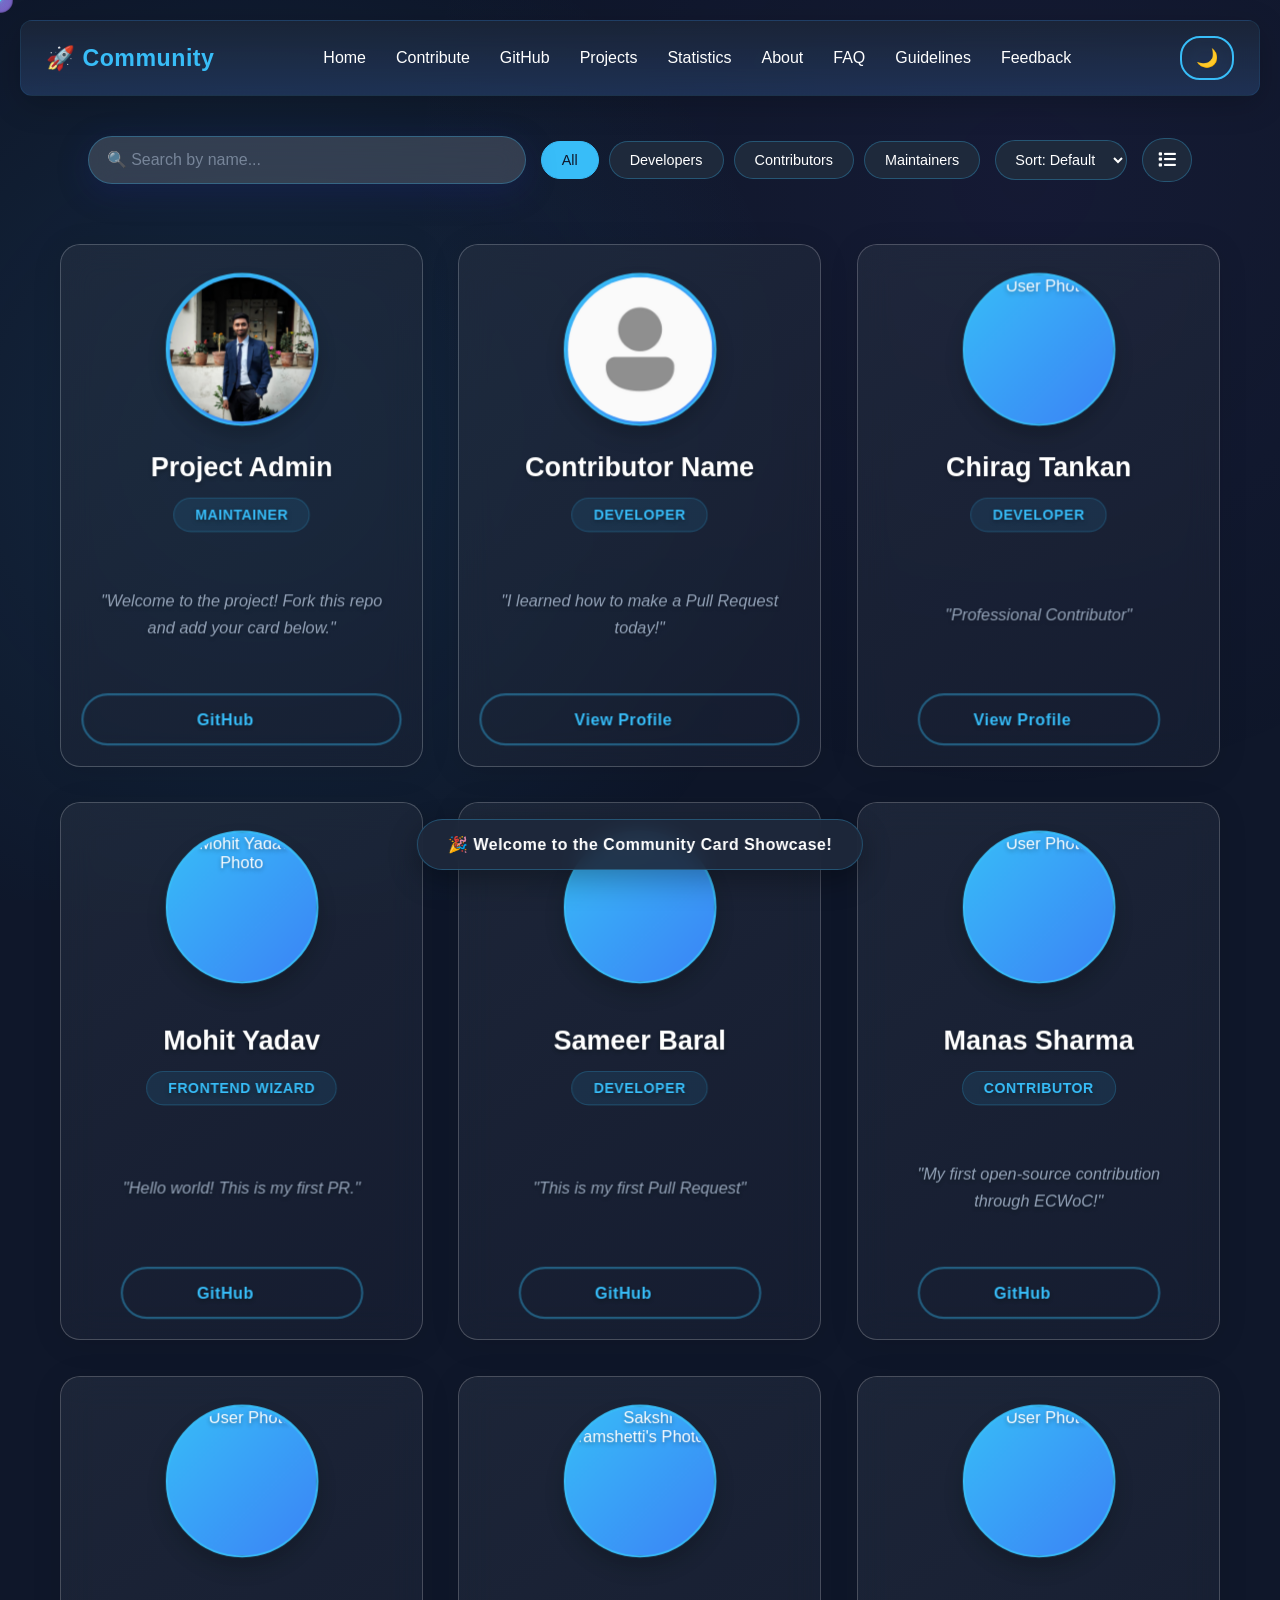
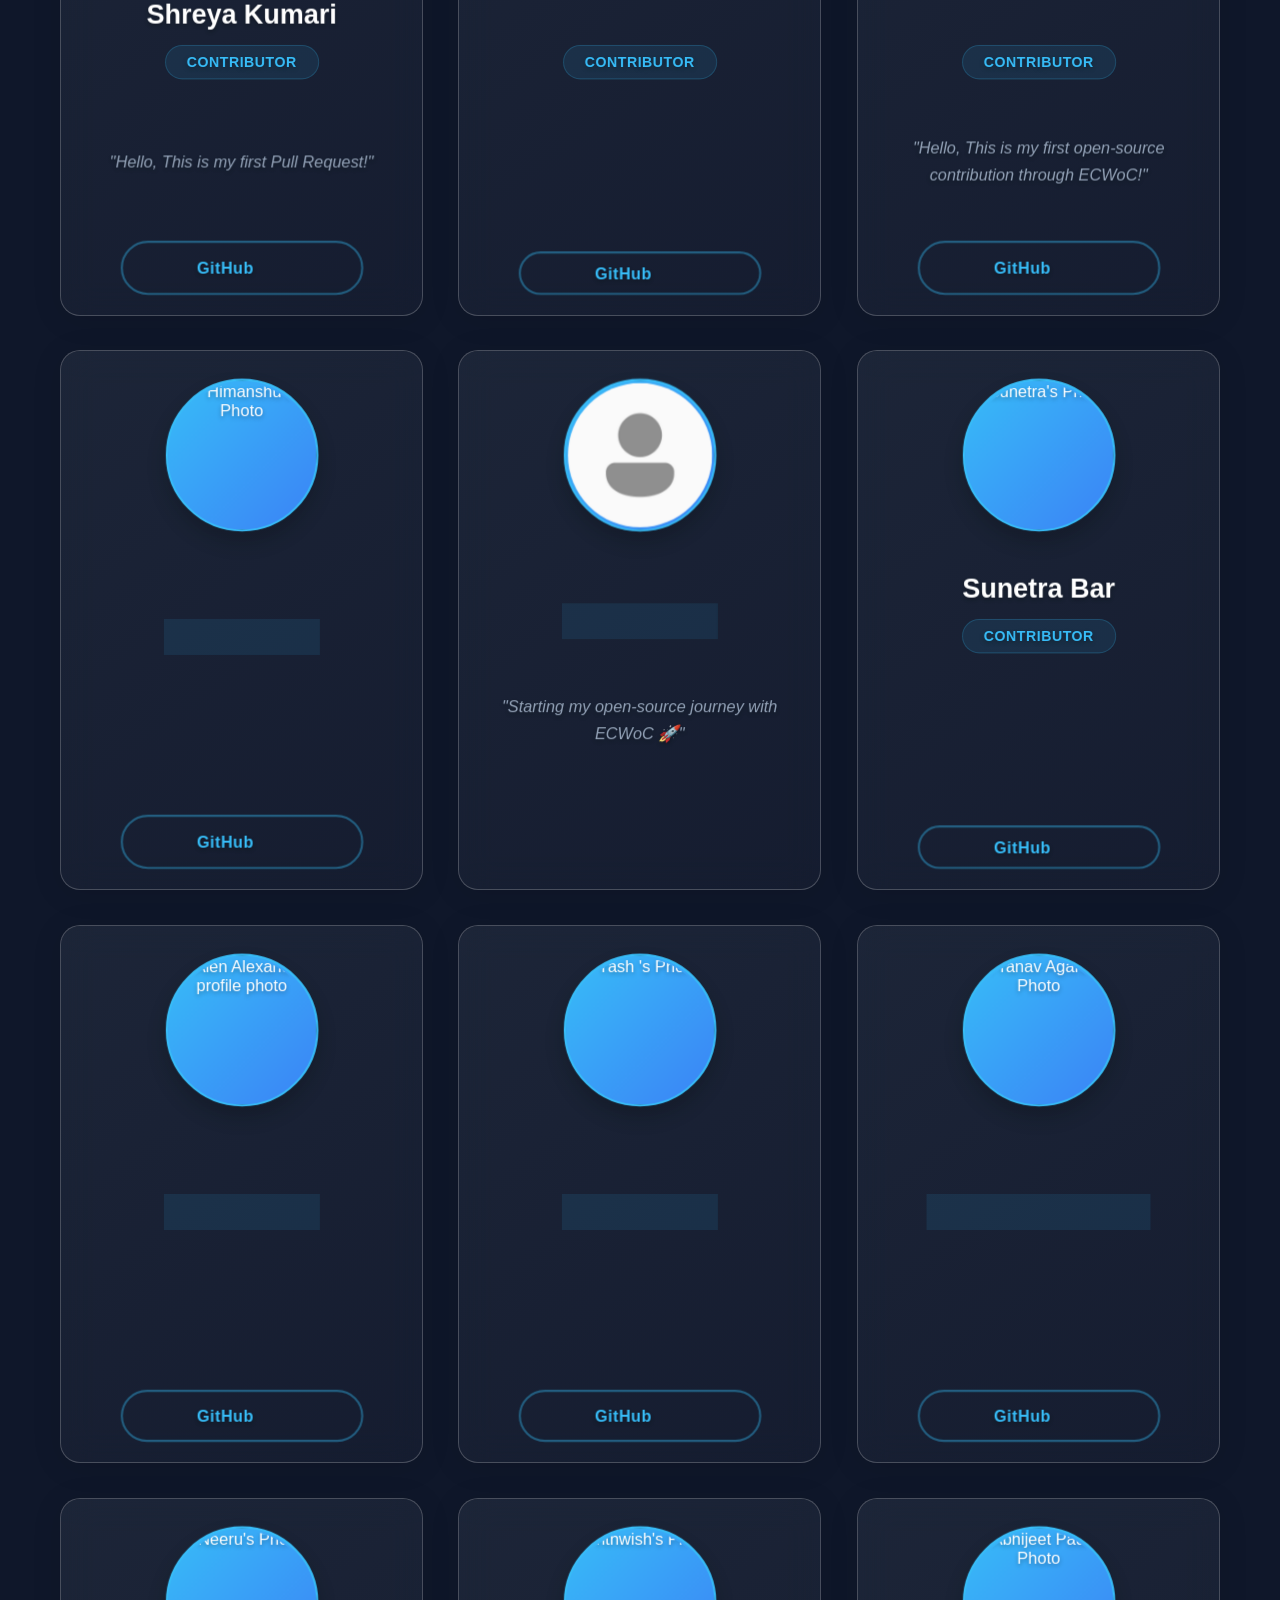
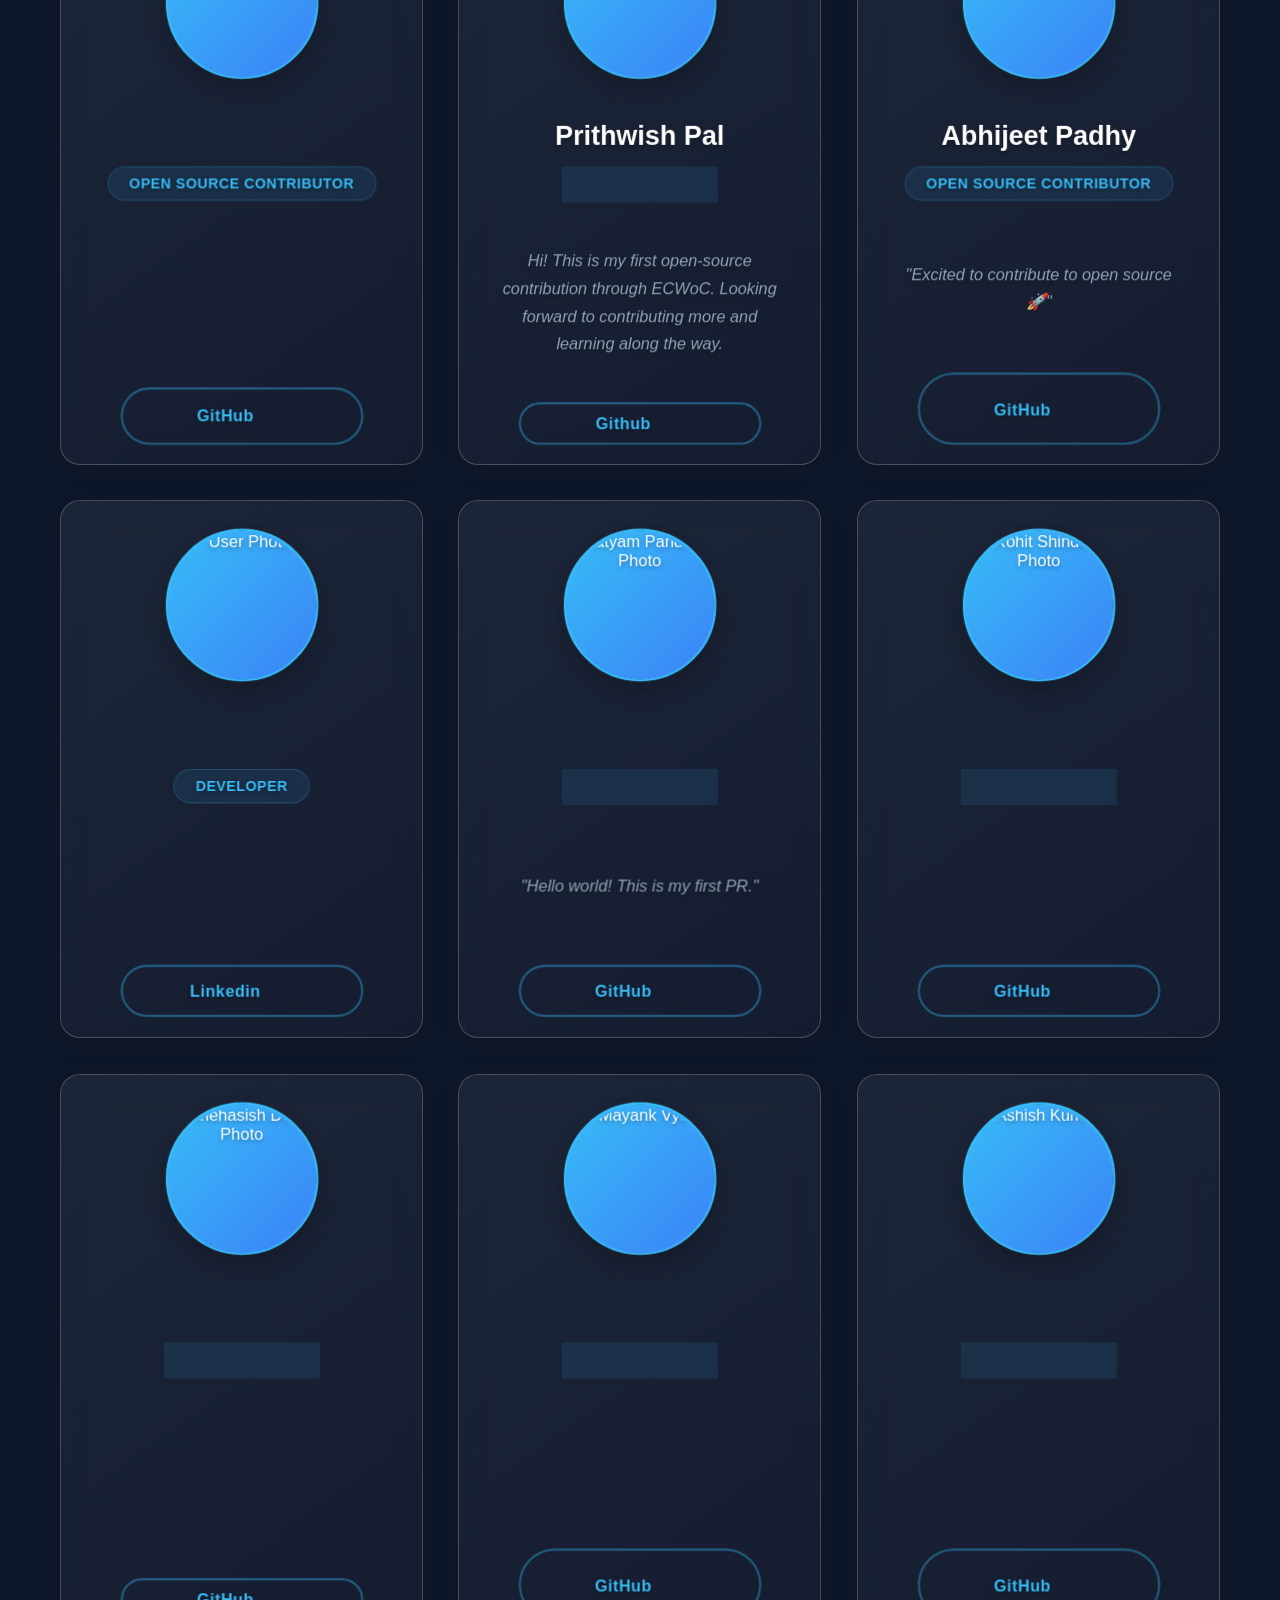
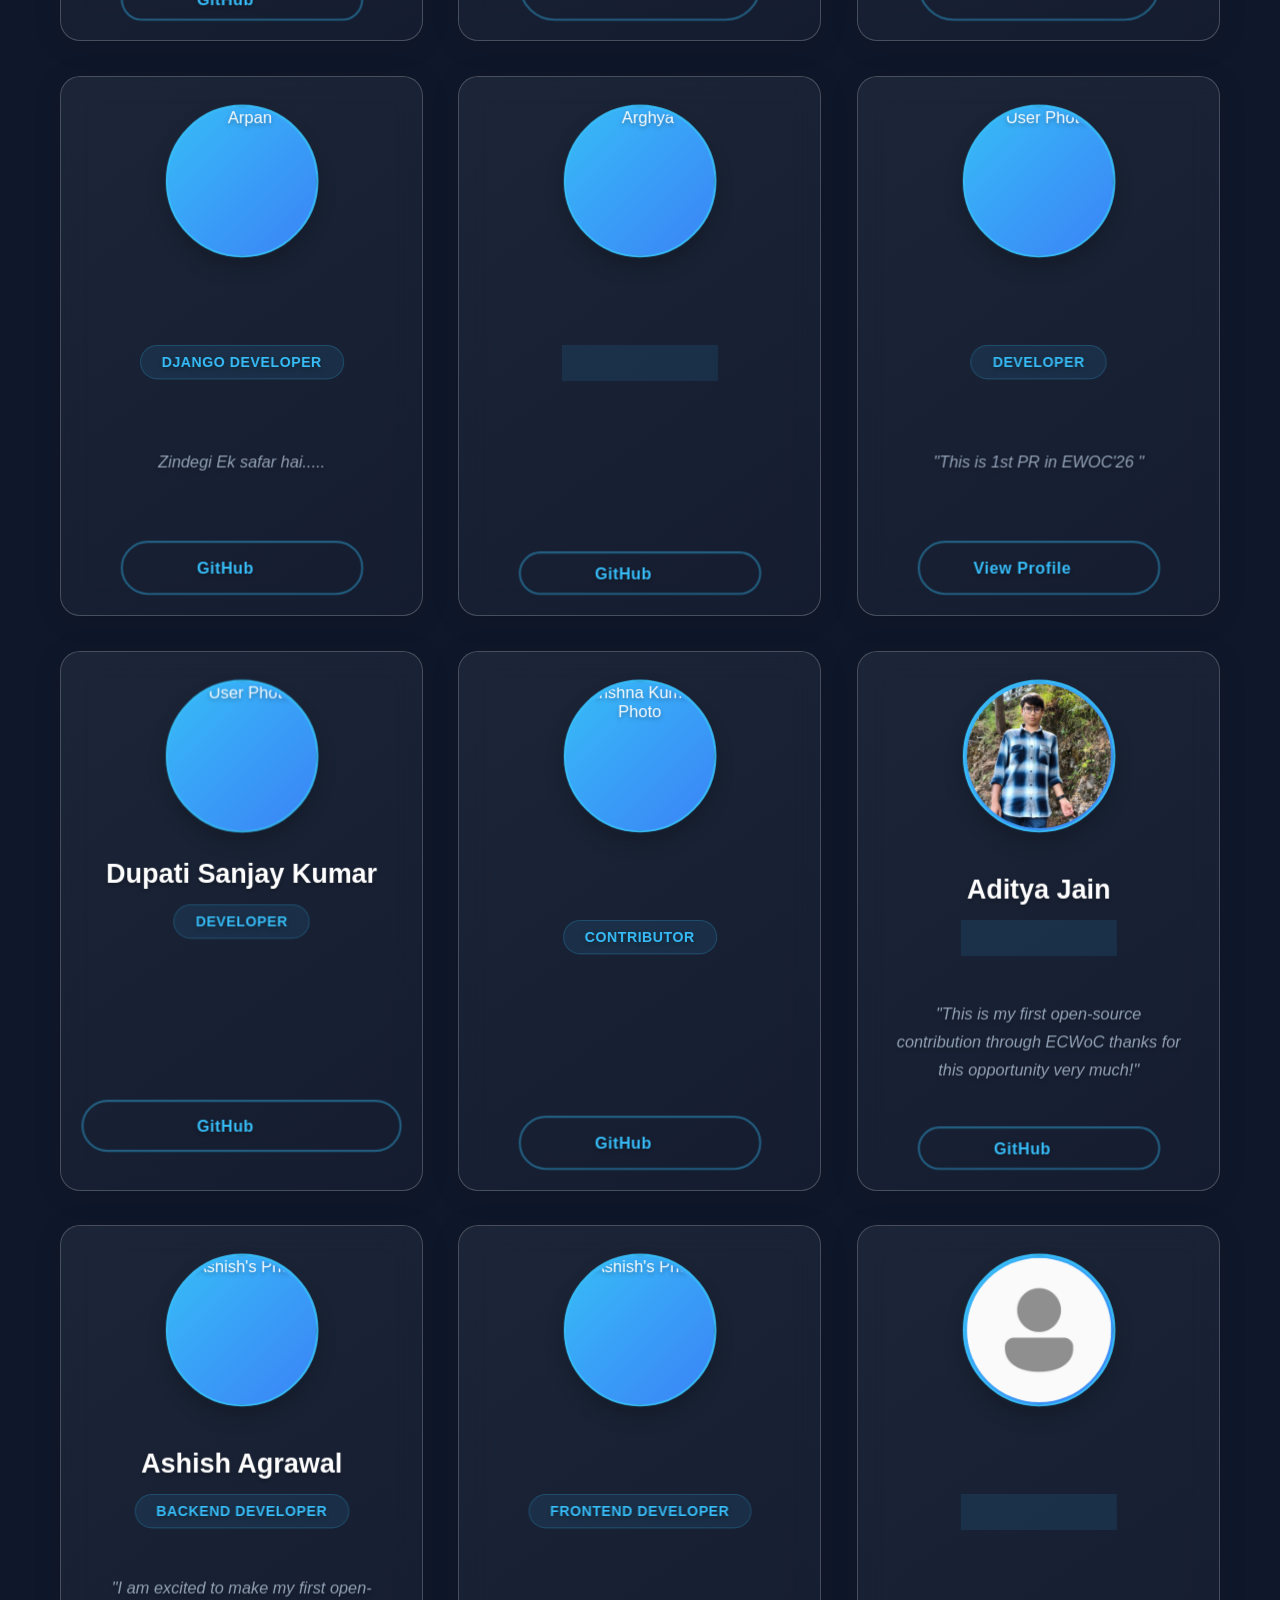
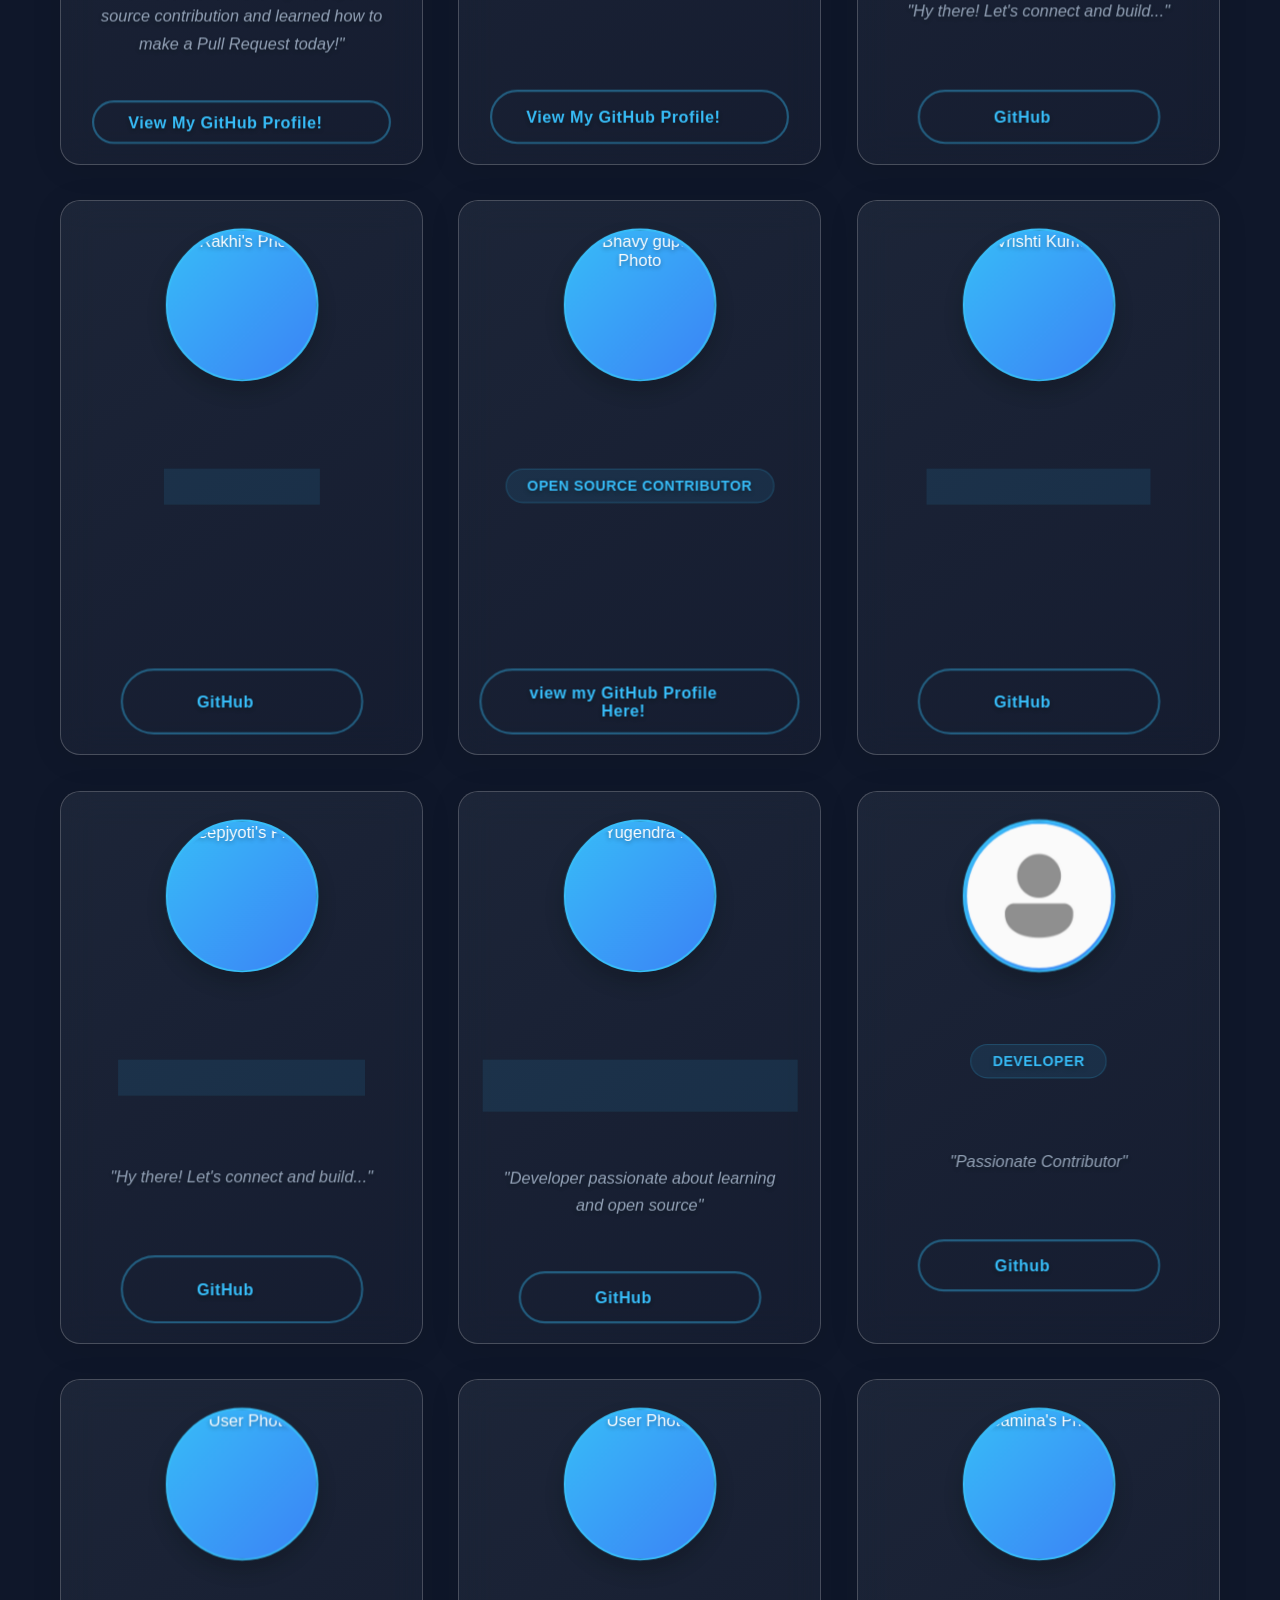
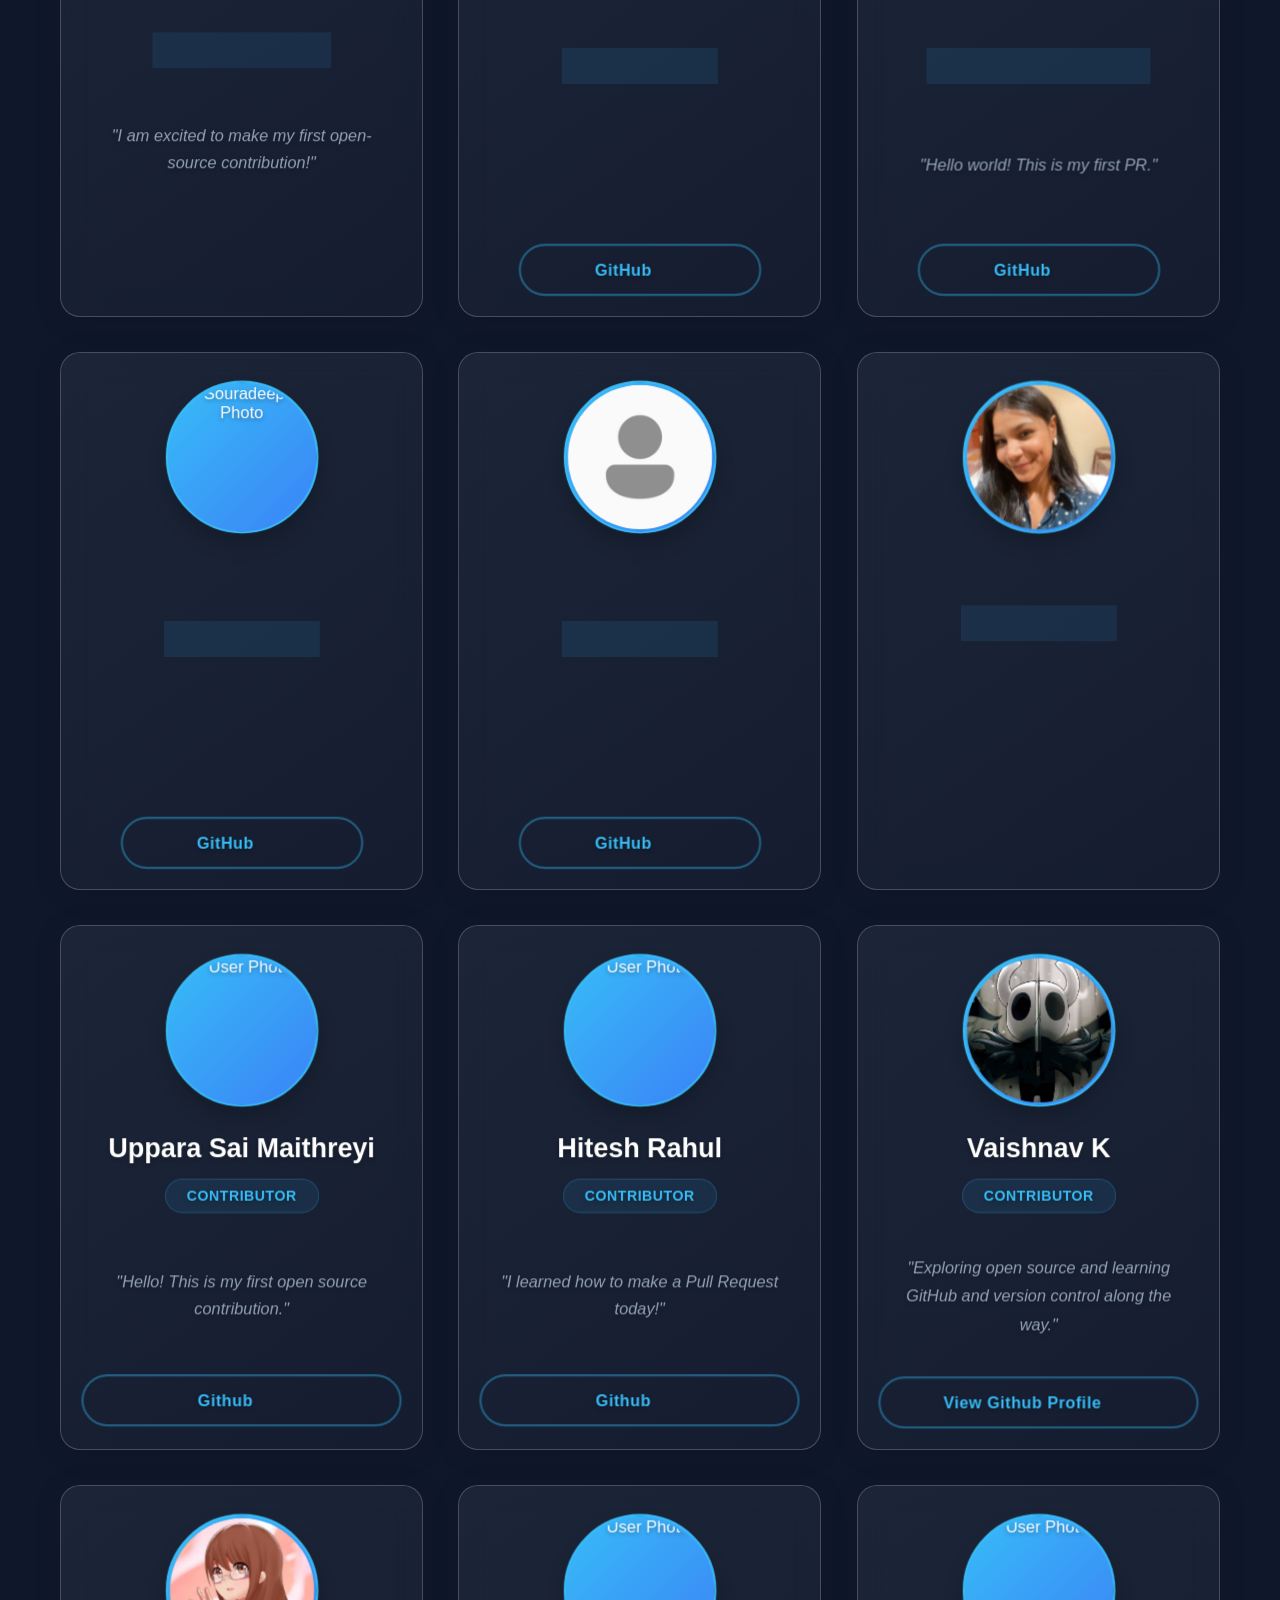
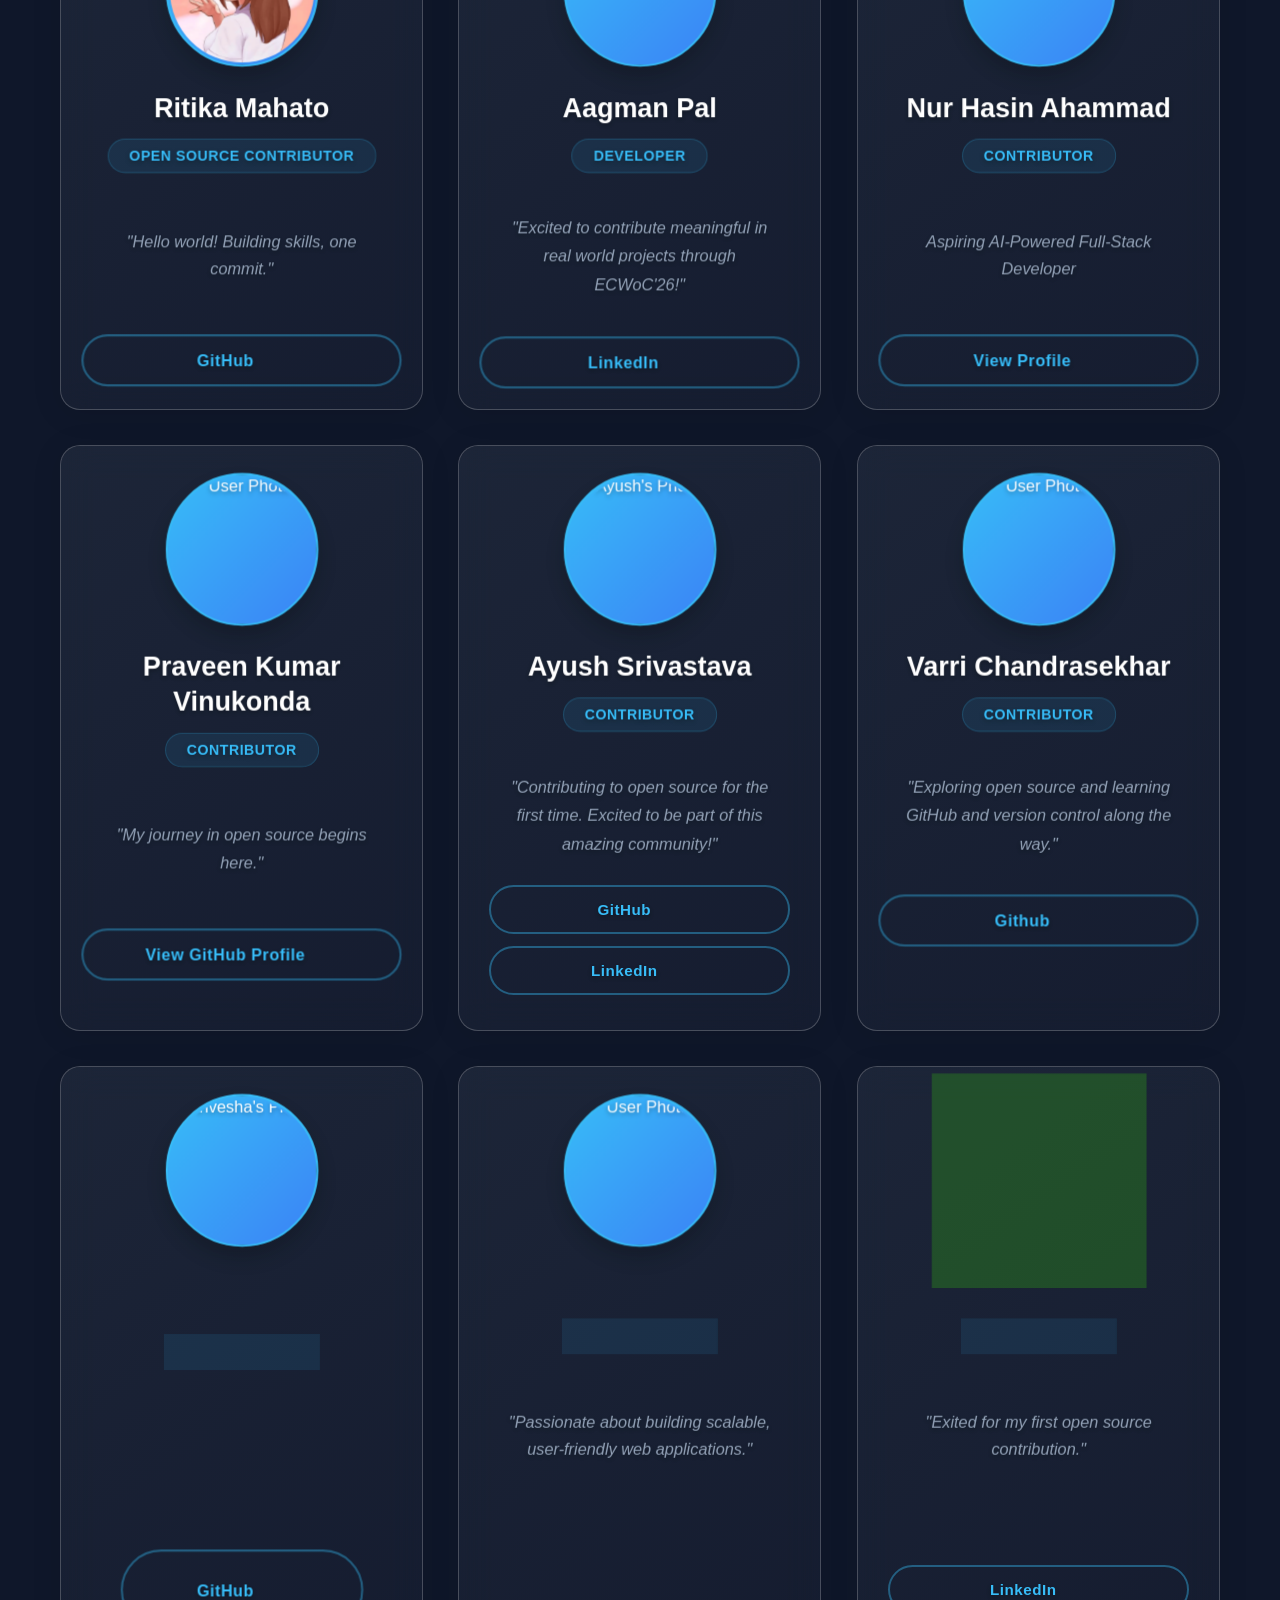
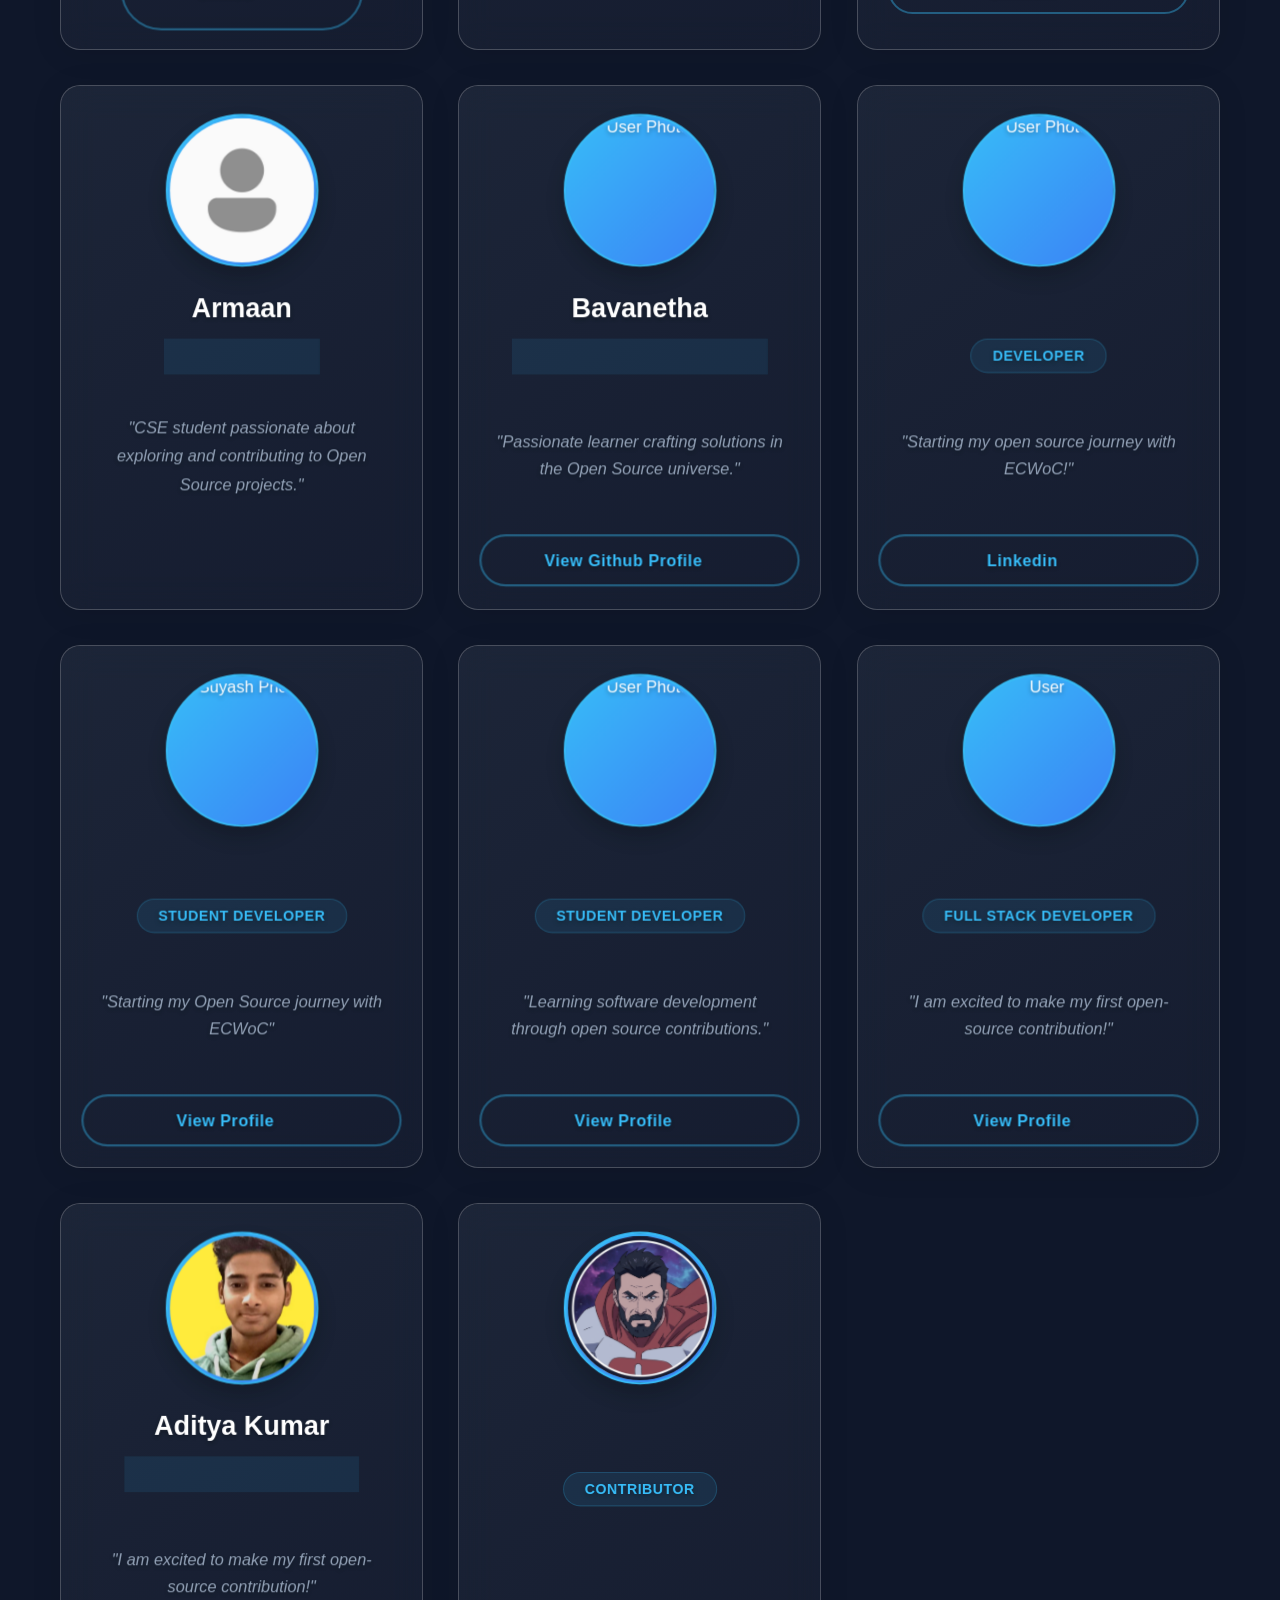
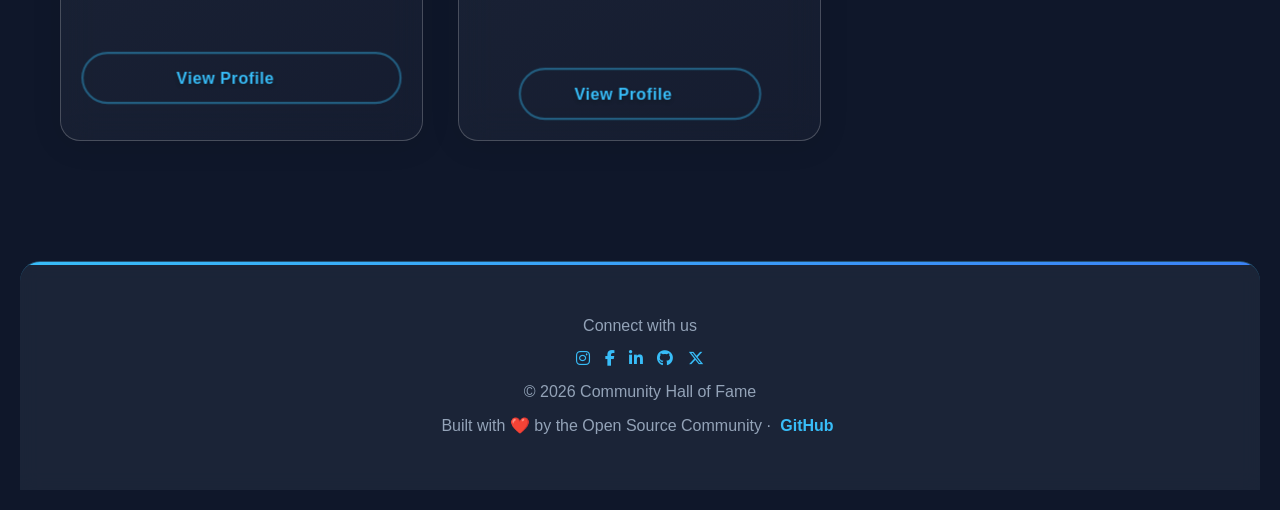
==== commit c5454734: "Merge branch 'main' into feature/projects-empty-state" ====
--- a/index.html
+++ b/index.html
@@ -102,6 +102,7 @@
             <li><a href="contribute.html">Contribute</a></li>
             <li><a href="https://github.com/Jayanta2004" target="_blank">GitHub</a></li>
             <li><a href="projects.html">Projects</a></li>
+            <li><a href="statistics.html">Statistics</a></li>
             <li><a href="about.html">About</a></li>
             <li><a href="faq.html">FAQ</a></li>
             <li><a href="guidelines.html">Guidelines</a></li>
@@ -701,12 +702,33 @@
                 <a href="https://github.com/PriyanshuSingh9" class="card-btn" target="_blank">View Profile</a>
             </div>
         </div>
+
+        <div class="card">
+            <div class="card-inner">
                 <img src="images\Rudra Agrawal.png" alt=User Photo" class="card-img">
                 <h2>Rudra Agrawal</h2>
                 <span class="role">Full Stack Developer</span>
                 <p>"I am excited to make my first open-source contribution!"</p>
                 <a href="https://github.com/Cypher-0071" class="card-btn" target="_blank">View Profile</a>
             </div>
+        </div>
+
+         <div class="card">
+            <div class="card-inner">
+                <img src="images\aditya.jpg" alt=User Photo" class="card-img">
+                <h2>Aditya Kumar</h2>
+                <span class="role">Full Stack Developer</span>
+                <p>"I am excited to make my first open-source contribution!"</p>
+                <a href="https://github.com/Adityakumarchaurasiya" class="card-btn" target="_blank">View Profile</a>
+            </div>
+        </div>
+
+        <div class="card">
+            <img src="images/pavanakarthik.png" alt="Pavankarthik's Photo" class="card-img">
+            <h2>Pavan Karthik</h2>
+            <span class="role">Contributor</span>
+            <p>"Exploring open source through issues, PRs, and real work."</p>
+            <a href="https://github.com/pavanakarthik12" class="card-btn" target="_blank">View Profile</a>
         </div>
 
         
@@ -924,13 +946,16 @@
             applyFilters();
         }
 
-        document.getElementById('clearSkills').addEventListener('click', () => {
-            selectedSkills.clear();
-            document.querySelectorAll('.skill-filter-tag').forEach(tag => {
-                tag.classList.remove('active');
+        const clearSkillsBtn = document.getElementById('clearSkills');
+        if (clearSkillsBtn) {
+            clearSkillsBtn.addEventListener('click', () => {
+                selectedSkills.clear();
+                document.querySelectorAll('.skill-filter-tag').forEach(tag => {
+                    tag.classList.remove('active');
+                });
+                applyFilters();
             });
-            applyFilters();
-        });
+        }
 
         // Initialize on page load
         document.addEventListener('DOMContentLoaded', () => {
@@ -957,8 +982,10 @@
 
     <script>
         // ----- TYPEWRITER LOOP -----
+        // ----- TYPEWRITER LOOP -----
         const typewriter = document.getElementById('typewriter');
-        if (!typewriter) return;
+        
+        if (typewriter) {
 
 
         const phrases = [
@@ -1004,6 +1031,7 @@
 
         // Start typewriter
         type();
+        }
 
 
         // ----- PARALLAX EFFECT -----
@@ -1084,7 +1112,9 @@
             function step(timestamp) {
                 if (!startTimestamp) startTimestamp = timestamp;
                 const progress = Math.min((timestamp - startTimestamp) / duration, 1);
-                element.innerText = Math.floor(progress * (end - start) + start);
+                if (element) {
+                     element.innerText = Math.floor(progress * (end - start) + start);
+                }
                 if (progress < 1) {
                     window.requestAnimationFrame(step);
                 }
--- a/style.css
+++ b/style.css
@@ -57,6 +57,7 @@
     --navbar-gradient-bottom: rgba(37, 62, 104, 0.65);
     --navbar-shadow: 0 8px 32px rgba(0, 0, 0, 0.2);
 }
+
 /* =========================================
    IMAGE UPLOADER STYLES
    ========================================= */
@@ -92,7 +93,8 @@
     overflow: hidden;
 }
 
-.drop-zone:hover, .drop-zone.drag-over {
+.drop-zone:hover,
+.drop-zone.drag-over {
     border-color: var(--primary-color);
     background: rgba(56, 189, 248, 0.05);
 }
@@ -150,7 +152,7 @@
     left: 0;
     width: 100%;
     height: 100%;
-    background: rgba(0,0,0,0.4);
+    background: rgba(0, 0, 0, 0.4);
     display: flex;
     align-items: center;
     justify-content: center;
@@ -170,7 +172,8 @@
     gap: 10px;
 }
 
-.remove-btn, .replace-btn {
+.remove-btn,
+.replace-btn {
     background: rgba(239, 68, 68, 0.1);
     color: #ef4444;
     border: 1px solid rgba(239, 68, 68, 0.2);
@@ -259,7 +262,8 @@
 
     --navbar-gradient-bottom: rgba(255, 255, 255, 0.8);
     --navbar-shadow: 0 10px 30px rgba(0, 0, 0, 0.08), 0 1px 8px rgba(0, 0, 0, 0.04);
-    --glass-border: rgba(0, 0, 0, 0.05); /* Softer border for light mode */
+    --glass-border: rgba(0, 0, 0, 0.05);
+    /* Softer border for light mode */
 }
 
 /* =========================================
@@ -328,7 +332,8 @@
     max-width: 1400px;
     margin: 0 auto 40px auto;
     transition: all 0.3s ease;
-    box-shadow: var(--navbar-shadow); /* Uses the new shadow variable */
+    box-shadow: var(--navbar-shadow);
+    /* Uses the new shadow variable */
 }
 
 /* Update hover to keep the shadow looking good */
@@ -339,7 +344,8 @@
 /* Fix for Navbar links in Light Mode */
 body.light-mode .nav-links a {
     color: var(--text-primary);
-    font-weight: 600; /* Slightly bolder for readability */
+    font-weight: 600;
+    /* Slightly bolder for readability */
 }
 
 body.light-mode .nav-logo {
@@ -1053,27 +1059,173 @@
     border-radius: 20px;
 }
 
-/* Fix for glass effect to ensure text readability in light theme */
+/* MODERN SYMMETRIC THEME - Clean, Rounded, Premium */
 body.light-mode .card {
-    background: rgba(255, 255, 255, 0.95) !important;
-    backdrop-filter: blur(10px);
-    border: 1px solid rgba(2, 132, 199, 0.2);
-    box-shadow: 0 8px 32px rgba(0, 0, 0, 0.08);
-}
-
-/* Ensure text is properly contrasted in light theme */
+    /* Shiny Silver Background - High Contrast */
+    background: linear-gradient(135deg, #E0E0E0 0%, #FFFFFF 45%, #E0E0E0 55%, #C0C0C0 100%) !important;
+    border-radius: 30px;
+    /* Large rounded corners */
+    border: 1px solid rgba(255, 255, 255, 0.8);
+    /* Bright border for metallic edge */
+    box-shadow:
+        0 15px 35px rgba(0, 0, 0, 0.15),
+        inset 0 0 15px rgba(255, 255, 255, 1);
+    /* Strong inner shine */
+    padding: 24px;
+    /* Reduced padding for framed look */
+    text-align: center;
+    /* CENTER ALIGNED */
+    display: flex;
+    flex-direction: column;
+    align-items: center;
+    /* Align flex items to center */
+    backdrop-filter: none;
+    /* Clean white, no glass effect needed */
+    transition: transform 0.4s cubic-bezier(0.175, 0.885, 0.32, 1.275), box-shadow 0.4s ease;
+}
+
+body.light-mode .card:hover {
+    transform: translateY(-10px) !important;
+    box-shadow: 0 25px 50px rgba(0, 0, 0, 0.12) !important;
+}
+
+/* Image - Prominent Squircle */
+body.light-mode .card-img {
+    width: 200px;
+    /* Larger image */
+    height: 200px;
+    border-radius: 20px;
+    /* Squircle shape */
+    border: none;
+    box-shadow: none;
+    /* Clean, flat image or specific style from ref */
+    margin-bottom: 20px;
+    object-fit: cover;
+    background: #f1f5f9;
+    /* Placeholder bg */
+    padding: 0;
+}
+
+/* Typography */
 body.light-mode .card h2 {
-    color: var(--text-primary);
+    color: #111827;
+    /* Dark text */
+    font-size: 1.25rem;
+    font-weight: 700;
+    margin-bottom: 5px;
+    text-align: center;
+    /* Center align */
+    width: 100%;
+}
+
+body.light-mode .card .role {
+    color: #111827;
+    /* Dark text for Name/Title feel or Primary color */
+    background: transparent;
+    border: none;
+    padding: 0;
+    font-weight: 600;
+    font-size: 0.9rem;
+    display: flex;
+    align-items: center;
+    justify-content: center;
+    /* Center align */
+    gap: 6px;
+    margin: 0 0 10px 0;
+    /* Remove auto margins */
+    text-align: center;
+    text-transform: none;
+    width: 100%;
+    /* Natural case */
+    letter-spacing: normal;
+}
+
+/* Add a verified icon simulation if not present in HTML, 
+   or just style the existing role to look clean */
+body.light-mode .card .role::after {
+    content: '✓';
+    display: inline-flex;
+    align-items: center;
+    justify-content: center;
+    width: 16px;
+    height: 16px;
+    background: #059669;
+    color: white;
+    border-radius: 50%;
+    font-size: 10px;
+    margin-left: 5px;
 }
 
 body.light-mode .card p {
-    color: var(--text-secondary);
-}
-
-body.light-mode .card .role {
-    color: var(--primary-color);
-    background: rgba(2, 132, 199, 0.1);
-    border: 1px solid rgba(2, 132, 199, 0.3);
+    color: #6B7280;
+    /* Gray description */
+    font-size: 0.9rem;
+    line-height: 1.5;
+    margin-bottom: 24px;
+    text-align: center;
+    /* Center align */
+    padding: 0;
+    max-width: 100%;
+}
+
+/* Buttons - Minimalist Pill */
+body.light-mode .card-btn {
+    background: #f3f4f6;
+    /* Light gray background */
+    color: #111827;
+    /* Dark text */
+    border: none;
+    border-radius: 50px;
+    /* Pill shape */
+    padding: 12px 24px;
+    font-weight: 600;
+    font-size: 0.95rem;
+    box-shadow: none;
+    transition: all 0.2s ease;
+}
+
+body.light-mode .card-btn:hover {
+    background: #e5e7eb;
+    /* Slightly darker gray on hover */
+    transform: scale(1.05);
+    color: #000;
+    box-shadow: none;
+}
+
+body.light-mode .card-btn::before {
+    display: none;
+    /* Remove gradient wipe */
+}
+
+body.light-mode .card-btn::after {
+    content: '+';
+    /* Plus sign instead of arrow */
+    margin-left: 5px;
+    font-size: 1.1em;
+    transform: none;
+    opacity: 1;
+}
+
+/* Remove decorative elements that clash with clean style */
+body.light-mode .card::before,
+body.light-mode .card::after {
+    display: none;
+}
+
+/* Share button symmetry */
+body.light-mode .card-buttons {
+    justify-content: center;
+}
+
+body.light-mode .share-btn {
+    background: #f3f4f6;
+    color: #111827;
+    border: none;
+    border-radius: 50px;
+}
+
+body.light-mode .share-btn:hover {
+    background: #e5e7eb;
 }
 
 /* Shimmer effect - only on hover */
@@ -1777,10 +1929,12 @@
 }
 
 @keyframes ayushGlow {
+
     0%,
     100% {
         box-shadow: var(--shadow-lg), 0 0 30px rgba(236, 72, 153, 0.3);
     }
+
     50% {
         box-shadow: var(--shadow-lg), 0 0 50px rgba(236, 72, 153, 0.6), 0 0 70px rgba(139, 92, 246, 0.4);
     }
@@ -2523,12 +2677,14 @@
 
 /* Light Theme Fix */
 .light-theme .code-block {
-    background: #f8fafc;            /* light background */
+    background: #f8fafc;
+    /* light background */
     border: 1px solid #e2e8f0;
 }
 
 .light-theme .code-block code {
-    color: #0f172a;                 /* dark readable text */
+    color: #0f172a;
+    /* dark readable text */
 }
 
 
@@ -2878,27 +3034,27 @@
         gap: 15px;
         padding: 20px;
     }
-    
+
     .card-container.list-view .card {
         min-height: 170px;
         padding: 15px;
     }
-    
+
     .card-container.list-view .card-img {
         width: 80px;
         height: 80px;
         margin-right: 15px;
     }
-    
+
     .card-container.list-view h2 {
         font-size: 1.2rem;
     }
-    
+
     .card-container.list-view p {
         font-size: 0.85rem;
         -webkit-line-clamp: 2;
     }
-    
+
     .card-container.list-view .card-btn {
         min-width: 110px;
         padding: 7px 15px;
@@ -2912,38 +3068,38 @@
         gap: 12px;
         padding: 15px;
     }
-    
+
     .card-container.list-view .card {
         min-height: 160px;
         padding: 15px;
     }
-    
+
     .card-container.list-view .card-img {
         width: 70px;
         height: 70px;
         margin-right: 15px;
     }
-    
+
     .card-container.list-view h2 {
         font-size: 1.1rem;
     }
-    
+
     .card-container.list-view .role {
         font-size: 0.75rem;
         padding: 3px 10px;
     }
-    
+
     .card-container.list-view p {
         font-size: 0.85rem;
         -webkit-line-clamp: 2;
         margin: 8px 0 12px 0;
     }
-    
+
     .card-container.list-view .card-actions {
         flex-wrap: wrap;
         gap: 8px;
     }
-    
+
     .card-container.list-view .card-btn {
         min-width: 100px;
         padding: 6px 12px;
@@ -2958,32 +3114,32 @@
         min-height: auto;
         padding: 20px;
     }
-    
+
     .card-container.list-view .card-inner {
         flex-direction: column;
         align-items: center;
     }
-    
+
     .card-container.list-view .card-img {
         margin: 0 auto 15px auto;
     }
-    
+
     .card-container.list-view .card-header {
         flex-direction: column;
         align-items: center;
         gap: 8px;
         margin-bottom: 12px;
     }
-    
+
     .card-container.list-view .card-content {
         text-align: center;
     }
-    
+
     .card-container.list-view .card-actions {
         justify-content: center;
         margin-top: 15px;
     }
-    
+
     .card-container.list-view .card-btn {
         min-width: 90px;
         padding: 8px 15px;
@@ -3031,11 +3187,11 @@
 }
 
 /* When in list view, show list icon */
-.card-container.list-view ~ .search-filter-container .view-toggle-btn .fa-list {
+.card-container.list-view~.search-filter-container .view-toggle-btn .fa-list {
     display: inline;
 }
 
-.card-container.list-view ~ .search-filter-container .view-toggle-btn .fa-th-large {
+.card-container.list-view~.search-filter-container .view-toggle-btn .fa-th-large {
     display: none;
 }
 
@@ -3059,6 +3215,7 @@
         opacity: 0;
         transform: translateY(20px);
     }
+
     to {
         opacity: 1;
         transform: translateY(0);
@@ -3069,6 +3226,7 @@
     from {
         opacity: 0;
     }
+
     to {
         opacity: 1;
     }
@@ -3224,9 +3382,9 @@
     -webkit-backdrop-filter: blur(16px) !important;
     border: 1px solid rgba(255, 255, 255, 0.2) !important;
     box-shadow: 0 4px 30px rgba(0, 0, 0, 0.1);
-    
+
     /* Ensure text is readable */
-    text-shadow: 0 2px 4px rgba(0,0,0,0.3);
+    text-shadow: 0 2px 4px rgba(0, 0, 0, 0.3);
 }
 
 /* Light mode specific glass adjustments if needed */
@@ -3237,21 +3395,39 @@
 }
 
 /* Inner elements spacing for 3D effect */
-.card h2, .card img, .card .role, .card p, .card .card-btn {
+.card h2,
+.card img,
+.card .role,
+.card p,
+.card .card-btn {
     /* Ensure they are on their own layer for z-index/3d */
-    position: relative; 
+    position: relative;
     transition: transform 0.1s ease;
 }
 
 .card img {
-    box-shadow: 0 10px 20px rgba(0,0,0,0.2);
-}
-
-.social-links a[aria-label="Instagram"]:hover { color: #e1306c; }
-.social-links a[aria-label="Facebook"]:hover { color: #1877f2; }
-.social-links a[aria-label="LinkedIn"]:hover { color: #0a66c2; }
-.social-links a[aria-label="GitHub"]:hover { color: #fff; }
-.social-links a[aria-label="Twitter"]:hover { color: #1da1f2; }
+    box-shadow: 0 10px 20px rgba(0, 0, 0, 0.2);
+}
+
+.social-links a[aria-label="Instagram"]:hover {
+    color: #e1306c;
+}
+
+.social-links a[aria-label="Facebook"]:hover {
+    color: #1877f2;
+}
+
+.social-links a[aria-label="LinkedIn"]:hover {
+    color: #0a66c2;
+}
+
+.social-links a[aria-label="GitHub"]:hover {
+    color: #fff;
+}
+
+.social-links a[aria-label="Twitter"]:hover {
+    color: #1da1f2;
+}
 
 /* =========================================
    WELCOME MESSAGE
@@ -3261,7 +3437,8 @@
     bottom: 30px;
     left: 50%;
     transform: translateX(-50%) translateY(20px);
-    background: rgba(30, 41, 59, 0.9); /* Dark theme default */
+    background: rgba(30, 41, 59, 0.9);
+    /* Dark theme default */
     color: #fff;
     padding: 15px 30px;
     border-radius: 50px;
@@ -3586,19 +3763,19 @@
     .guideline-card.overview {
         padding: 30px 20px;
     }
-    
+
     .section-title {
         font-size: 1.6rem;
     }
-    
+
     .guidelines-grid {
         grid-template-columns: 1fr;
     }
-    
+
     .template-card {
         padding: 20px;
     }
-    
+
     .reference-grid {
         grid-template-columns: 1fr;
     }
@@ -3610,11 +3787,11 @@
         align-items: flex-start;
         gap: 10px;
     }
-    
+
     .guideline-item {
         padding: 20px;
     }
-    
+
     .template-card h2 {
         font-size: 1.5rem;
     }
@@ -3696,7 +3873,8 @@
     display: flex;
     flex-direction: column;
     height: 100%;
-    min-width: 0; /* Prevent overflow */
+    min-width: 0;
+    /* Prevent overflow */
 }
 
 /* Name and role container */
@@ -3772,11 +3950,11 @@
 }
 
 /* Fix for cards without card-inner wrapper */
-.card-container.list-view .card > .card-img:first-child {
+.card-container.list-view .card>.card-img:first-child {
     margin-right: 20px;
 }
 
-.card-container.list-view .card > h2:first-of-type {
+.card-container.list-view .card>h2:first-of-type {
     margin-top: 0;
 }
 
@@ -3810,27 +3988,27 @@
         gap: 15px;
         padding: 20px;
     }
-    
+
     .card-container.list-view .card {
         min-height: 170px;
         padding: 15px;
     }
-    
+
     .card-container.list-view .card-img {
         width: 80px;
         height: 80px;
         margin-right: 15px;
     }
-    
+
     .card-container.list-view h2 {
         font-size: 1.2rem;
     }
-    
+
     .card-container.list-view p {
         font-size: 0.85rem;
         -webkit-line-clamp: 2;
     }
-    
+
     .card-container.list-view .card-btn {
         min-width: 110px;
         padding: 7px 15px;
@@ -3844,38 +4022,38 @@
         gap: 12px;
         padding: 15px;
     }
-    
+
     .card-container.list-view .card {
         min-height: 160px;
         padding: 15px;
     }
-    
+
     .card-container.list-view .card-img {
         width: 70px;
         height: 70px;
         margin-right: 15px;
     }
-    
+
     .card-container.list-view h2 {
         font-size: 1.1rem;
     }
-    
+
     .card-container.list-view .role {
         font-size: 0.75rem;
         padding: 3px 10px;
     }
-    
+
     .card-container.list-view p {
         font-size: 0.85rem;
         -webkit-line-clamp: 2;
         margin: 8px 0 12px 0;
     }
-    
+
     .card-container.list-view .card-actions {
         flex-wrap: wrap;
         gap: 8px;
     }
-    
+
     .card-container.list-view .card-btn {
         min-width: 100px;
         padding: 6px 12px;
@@ -3890,38 +4068,38 @@
         min-height: auto;
         padding: 20px;
     }
-    
+
     .card-container.list-view .card-img {
         margin: 0 auto 15px auto;
         width: 100px;
         height: 100px;
     }
-    
+
     .card-container.list-view .card-header {
         flex-direction: column;
         align-items: center;
         gap: 8px;
         margin-bottom: 12px;
     }
-    
+
     .card-container.list-view h2 {
         text-align: center;
     }
-    
+
     .card-container.list-view .card-content {
         text-align: center;
     }
-    
+
     .card-container.list-view p {
         text-align: center;
         -webkit-line-clamp: 3;
     }
-    
+
     .card-container.list-view .card-actions {
         justify-content: center;
         margin-top: 15px;
     }
-    
+
     .card-container.list-view .card-btn {
         min-width: 90px;
         padding: 8px 15px;
@@ -3967,11 +4145,11 @@
 }
 
 /* When in list view, show grid icon */
-.card-container.list-view ~ .search-filter-container .view-toggle-btn .fa-list {
+.card-container.list-view~.search-filter-container .view-toggle-btn .fa-list {
     display: none;
 }
 
-.card-container.list-view ~ .search-filter-container .view-toggle-btn .fa-th-large {
+.card-container.list-view~.search-filter-container .view-toggle-btn .fa-th-large {
     display: inline;
 }
 
@@ -3994,10 +4172,12 @@
 }
 
 @keyframes SRDGlow {
+
     0%,
     100% {
         box-shadow: var(--shadow-lg), 0 0 30px rgba(40, 239, 63, 0.6);
     }
+
     50% {
         box-shadow: var(--shadow-lg), 0 0 50px rgba(40, 239, 63, 0.6), 0 0 70px rgba(40, 239, 63, 0.6);
     }
@@ -4014,6 +4194,7 @@
         box-shadow: var(--shadow-lg), 0 0 50px rgba(40, 239, 63, 0.6);
     }
 }
+
 .scard-img {
     width: 140px;
     height: 140px;
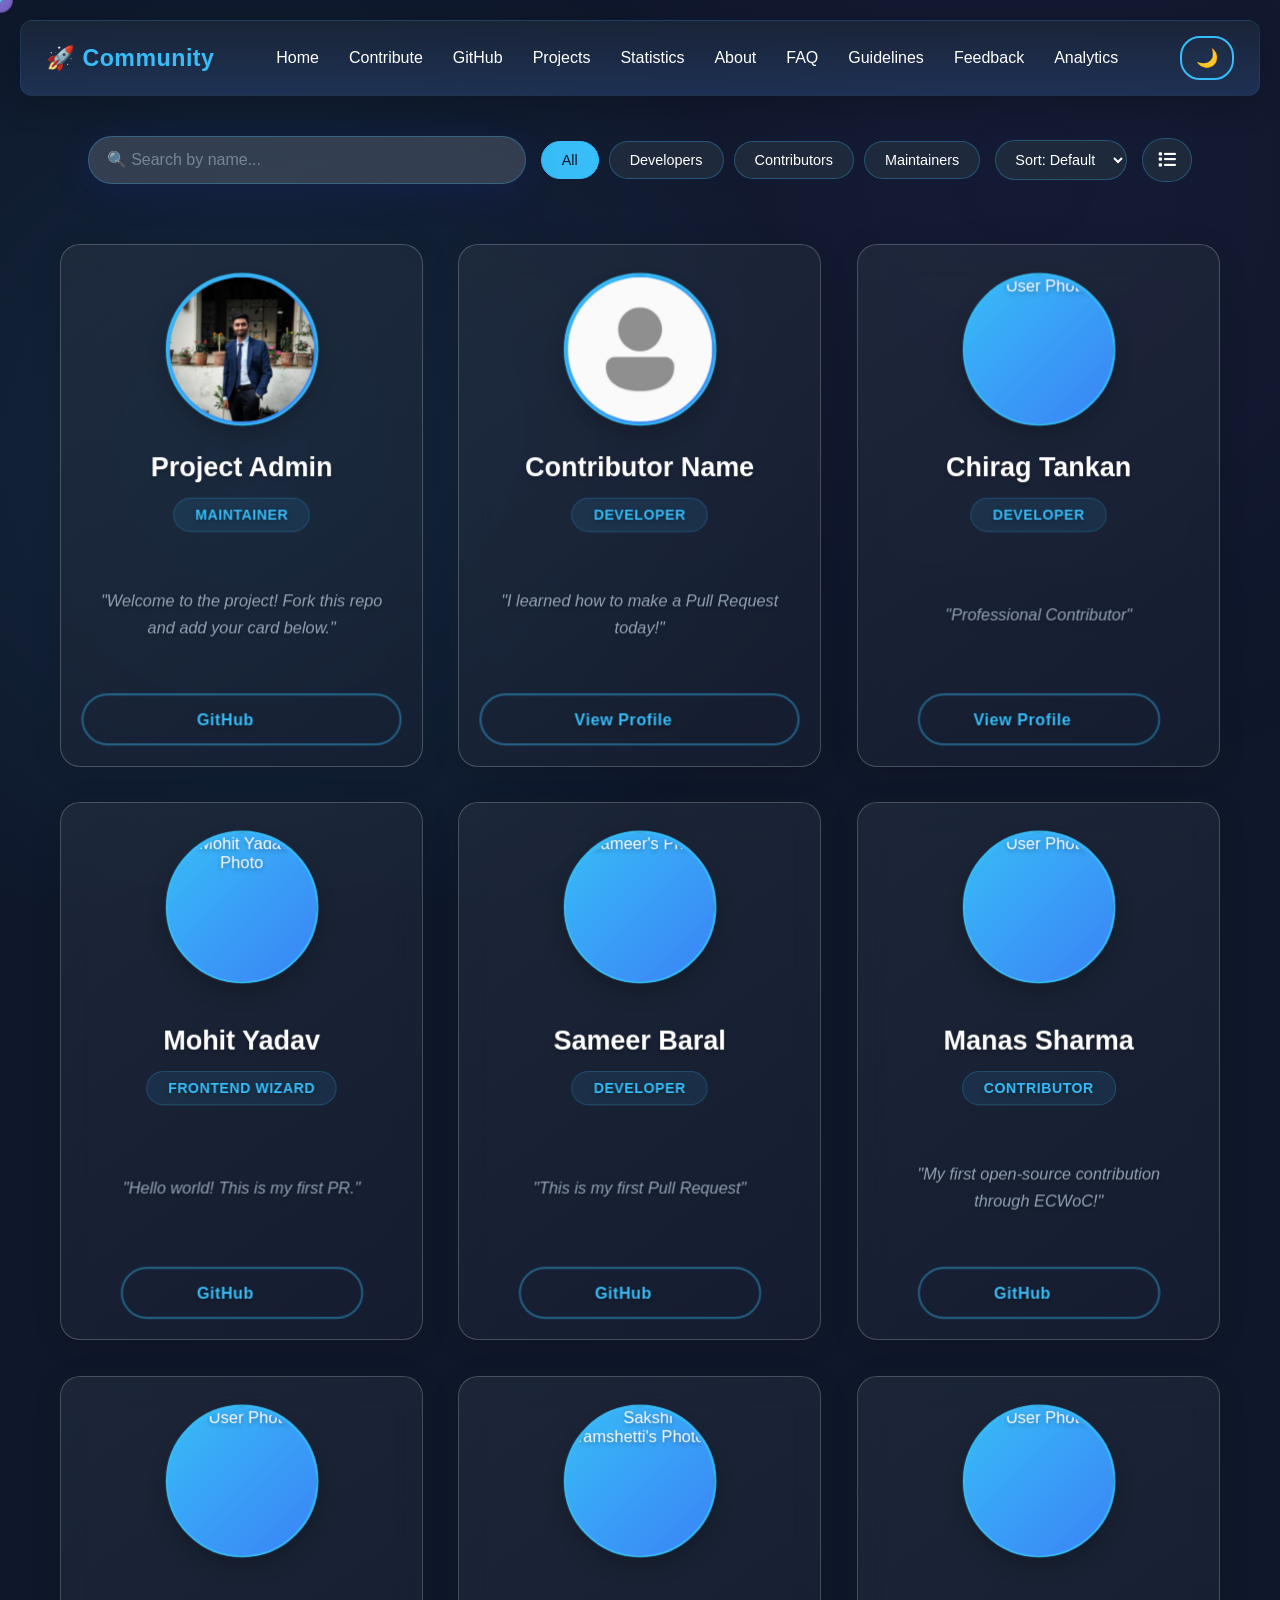
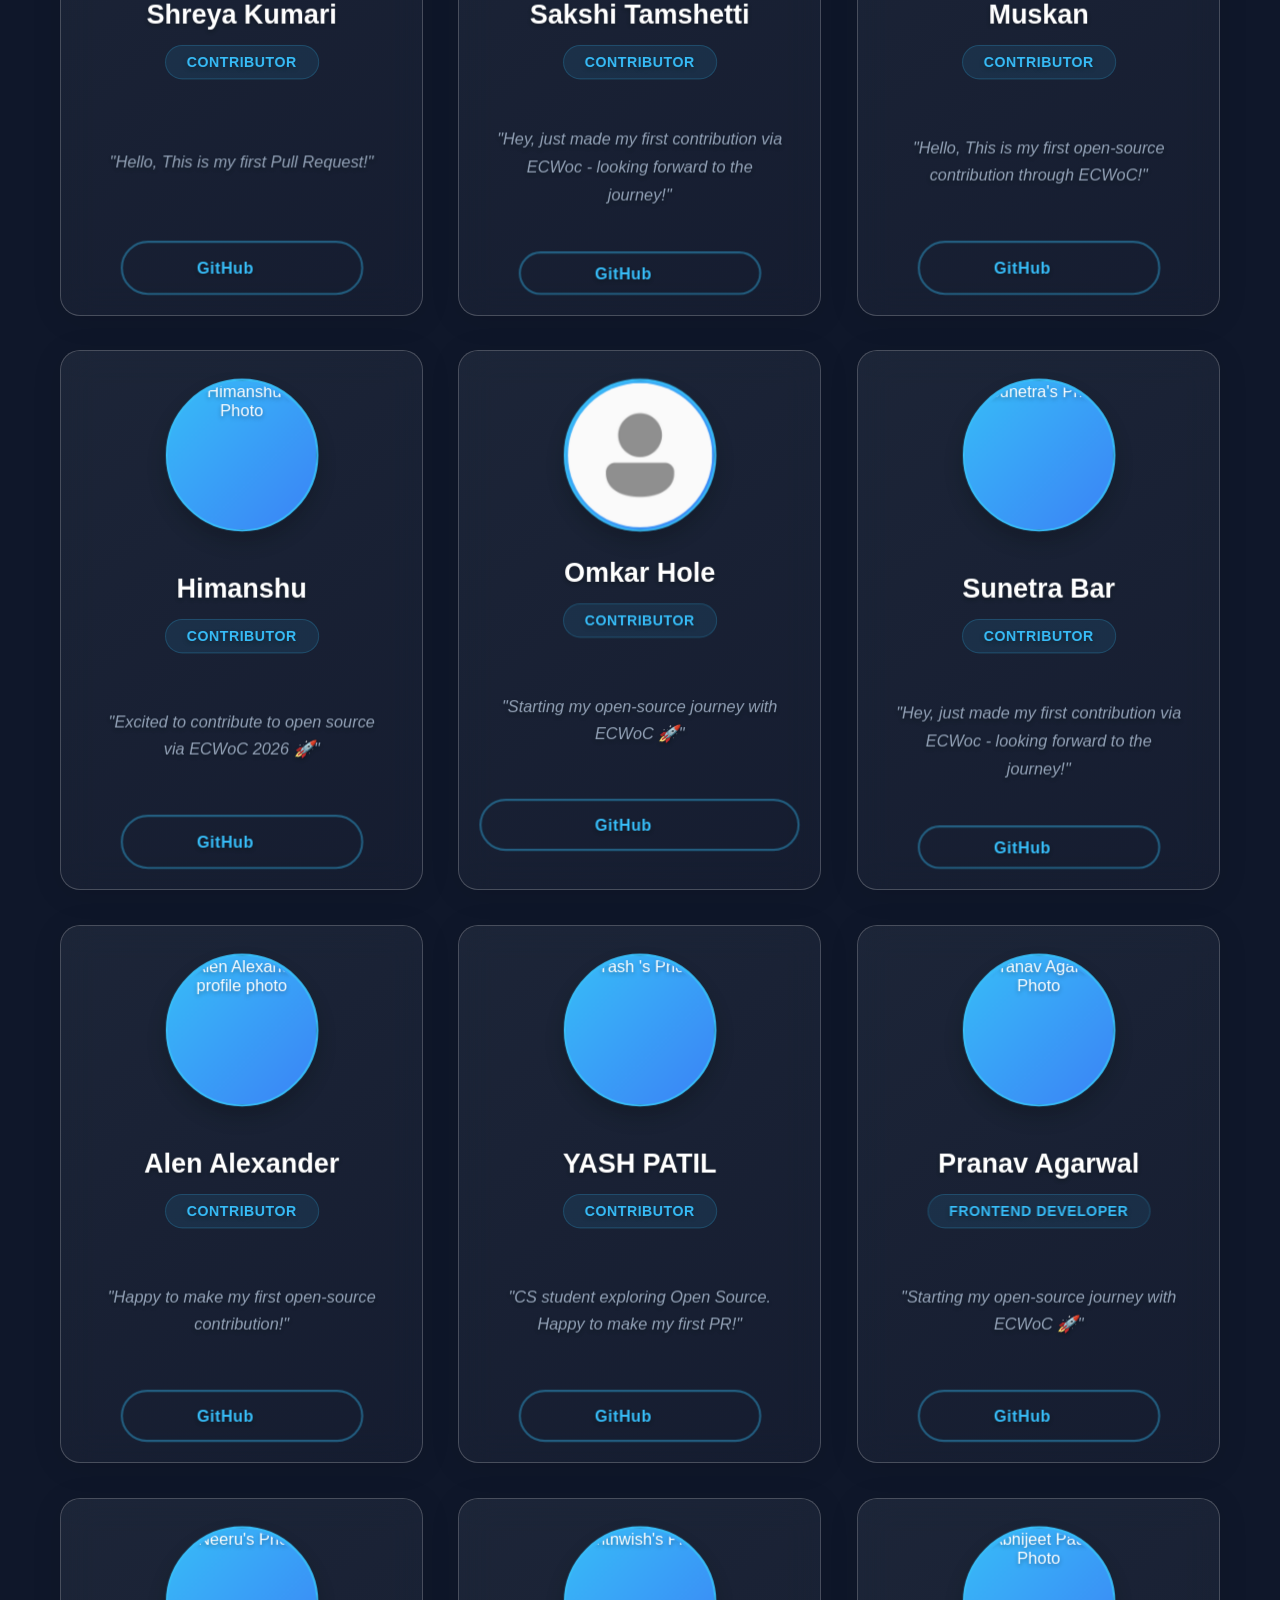
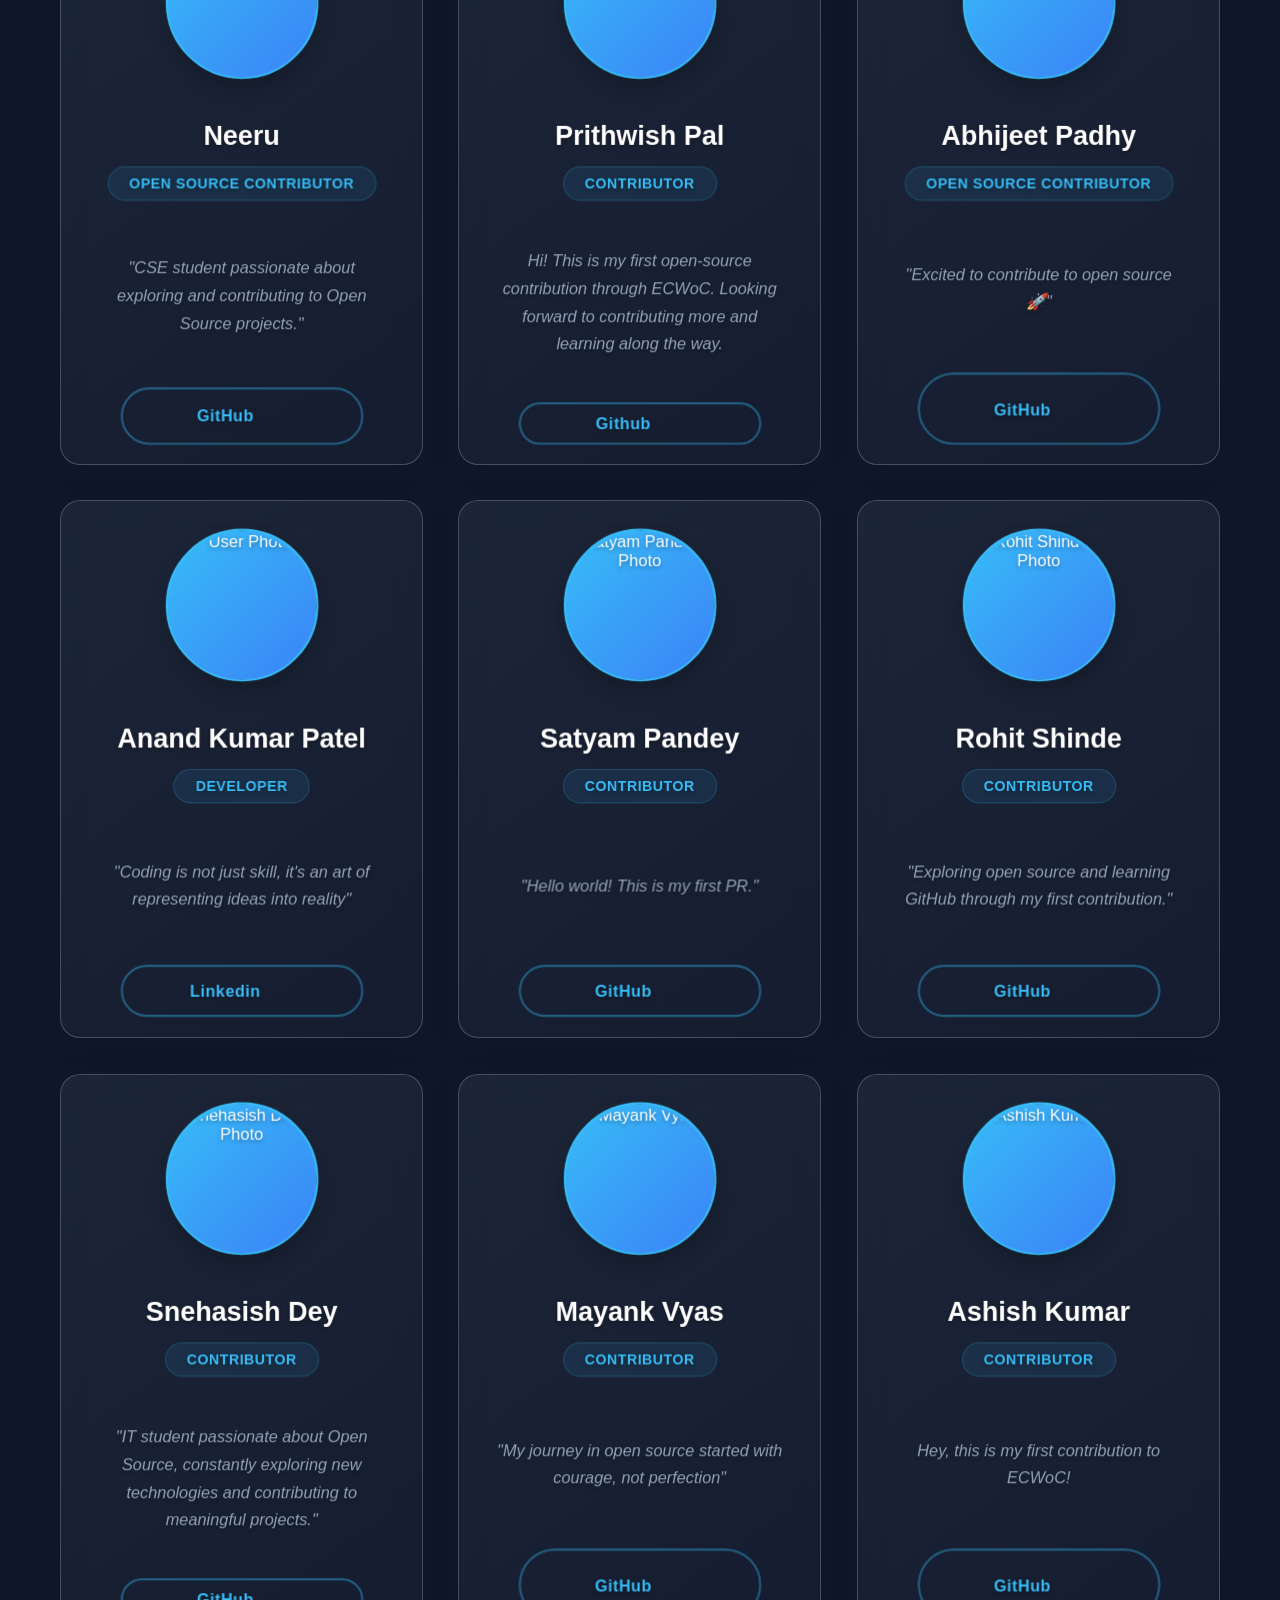
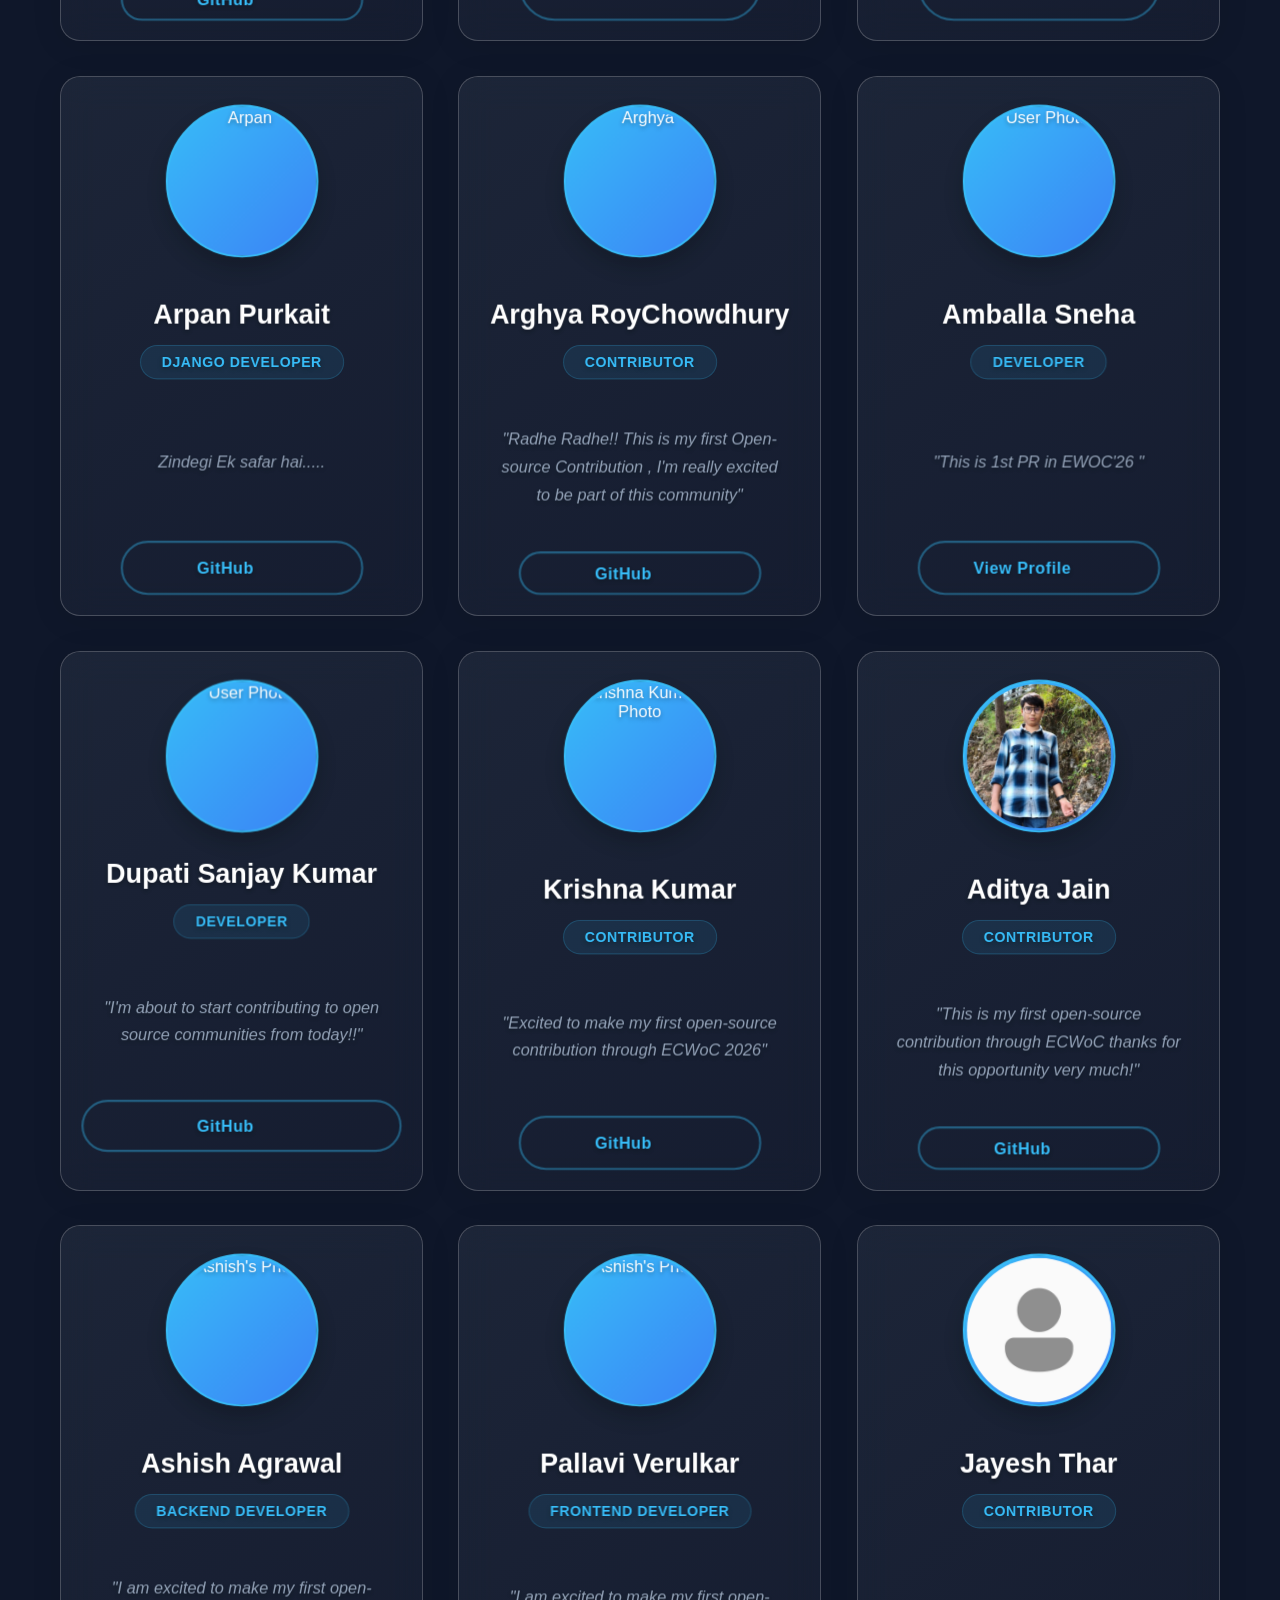
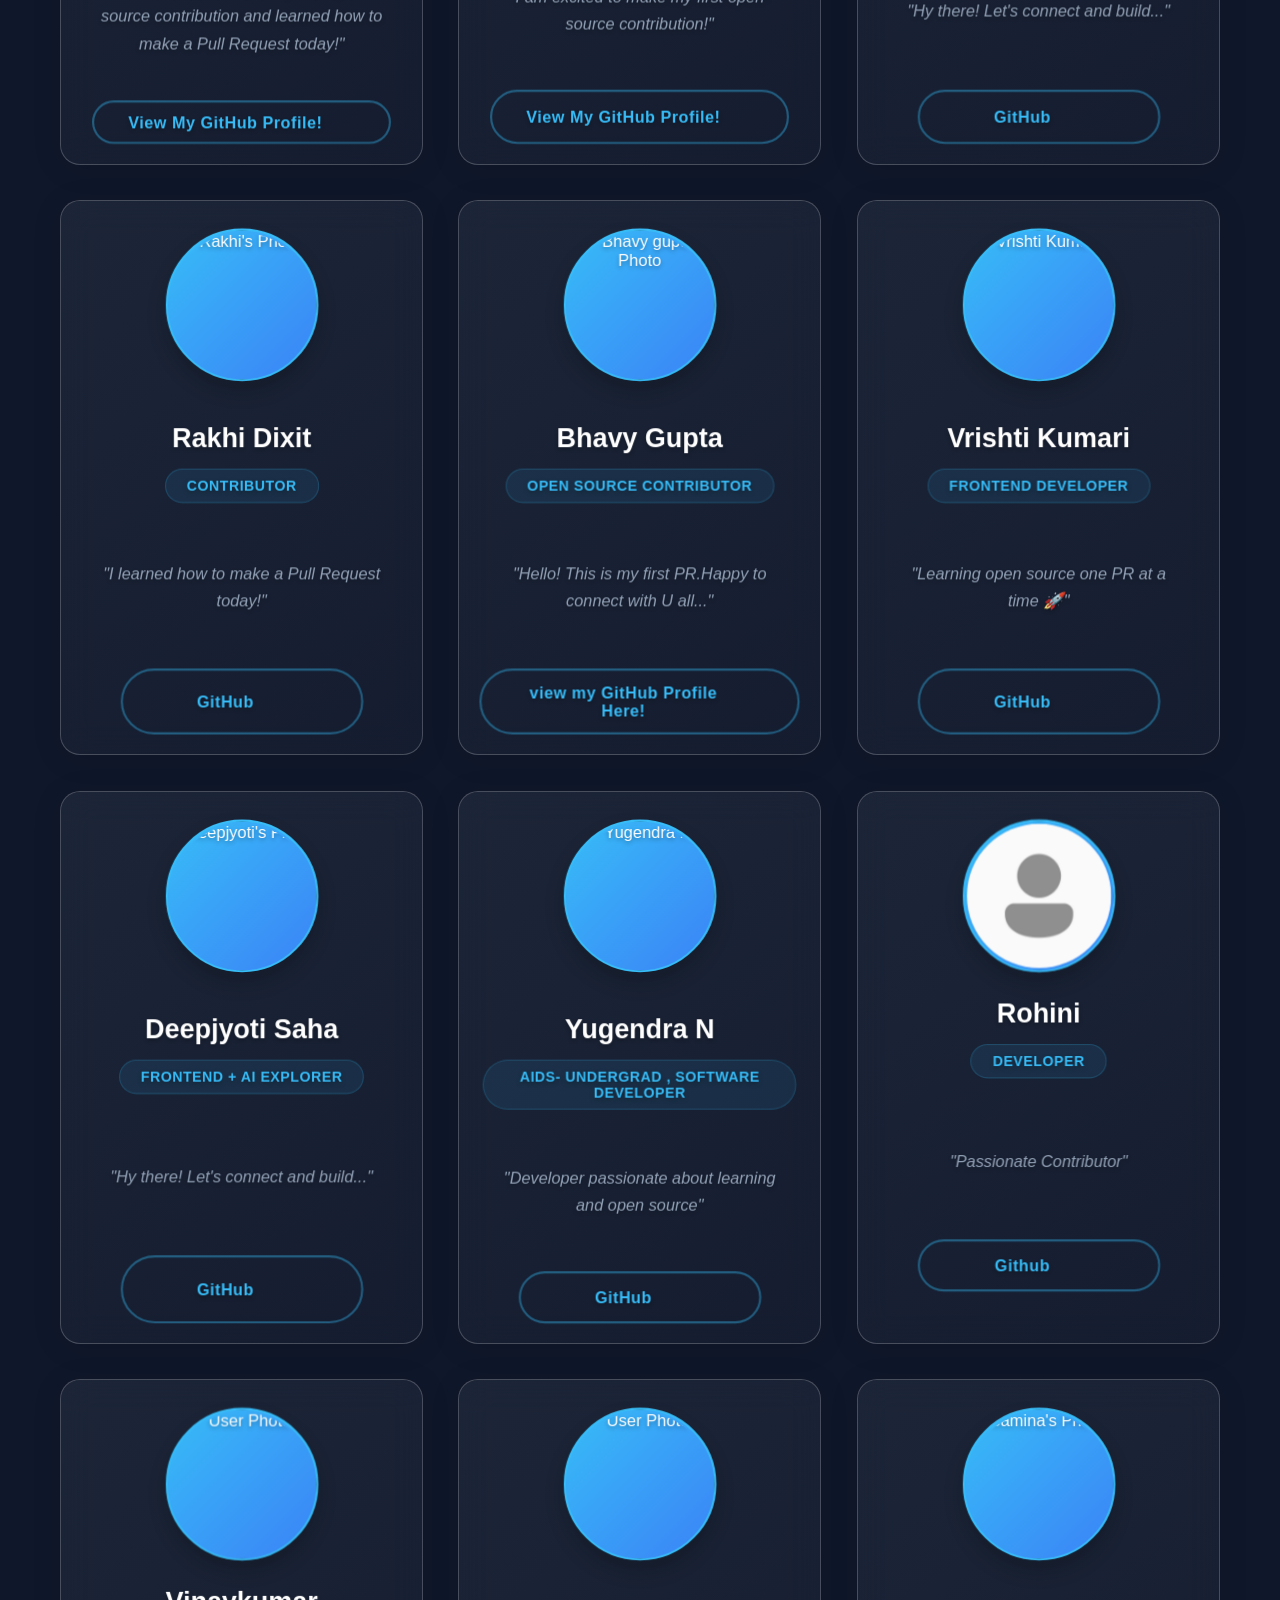
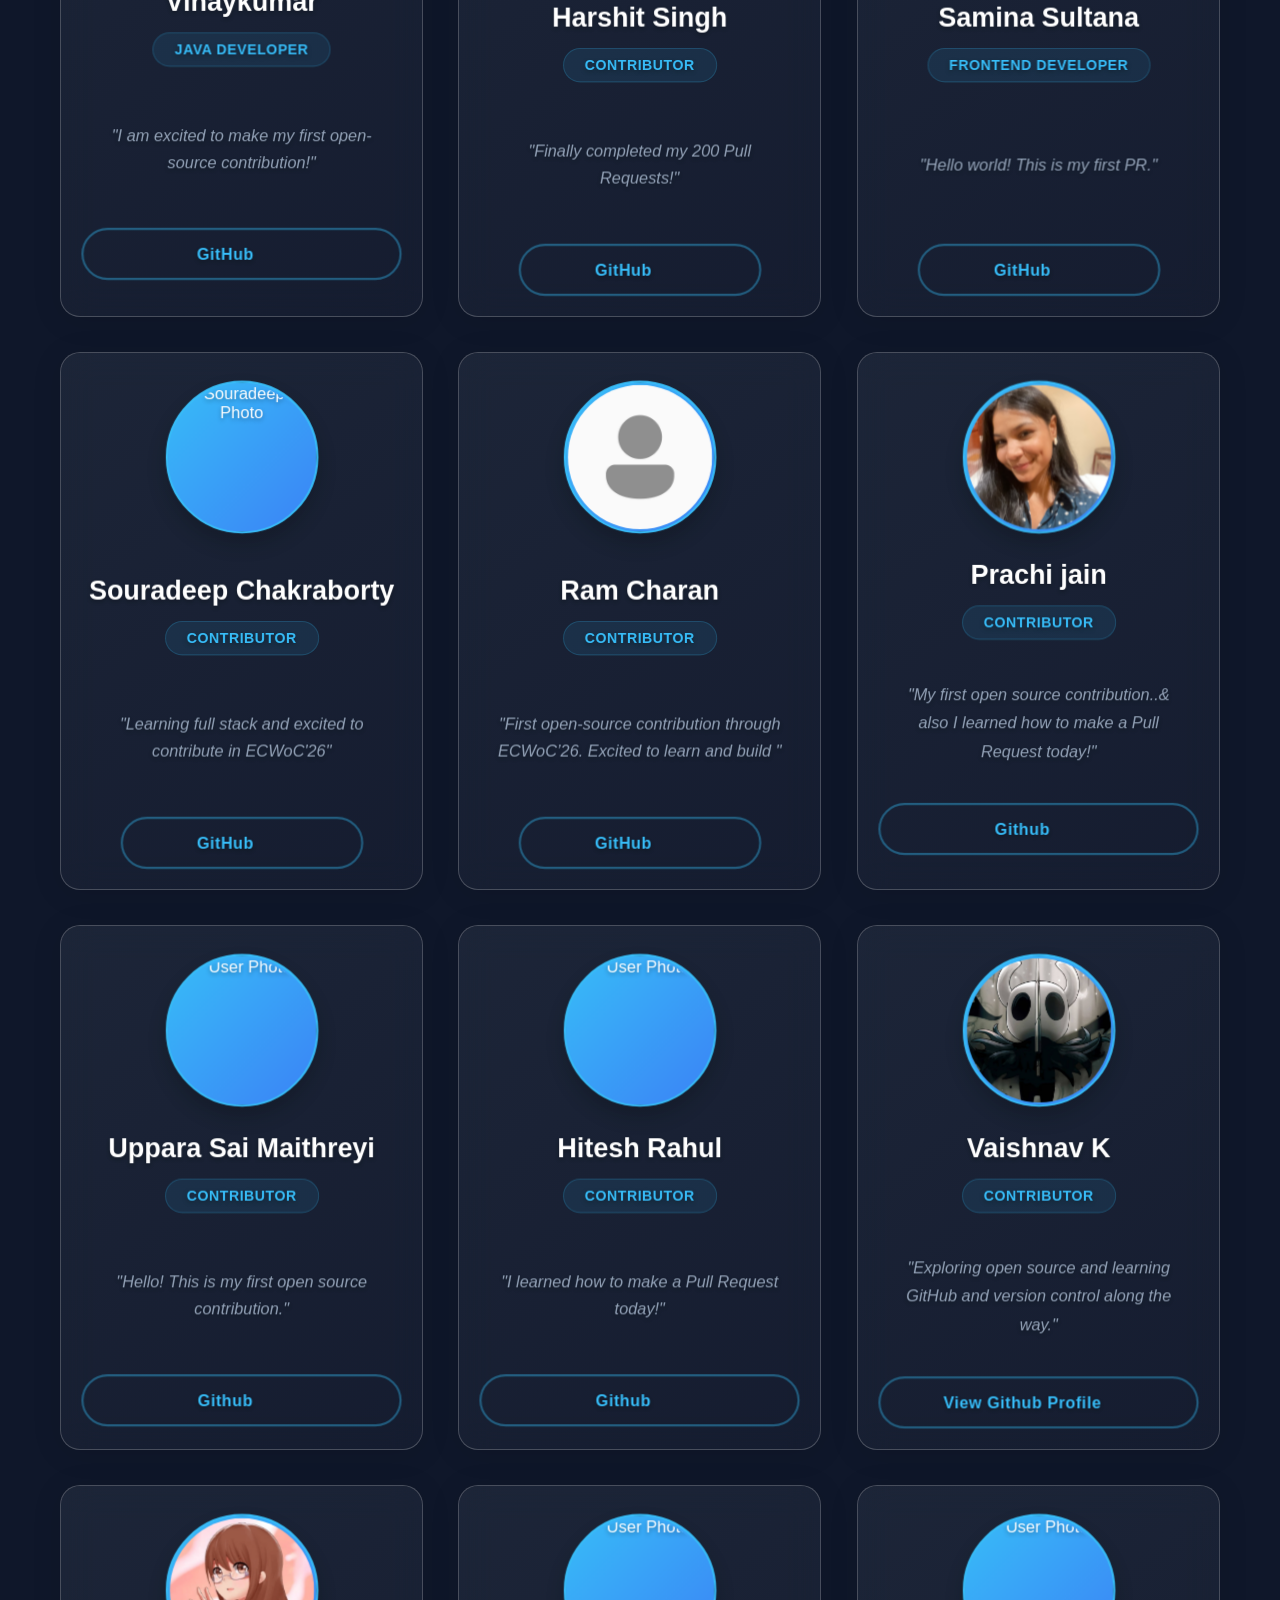
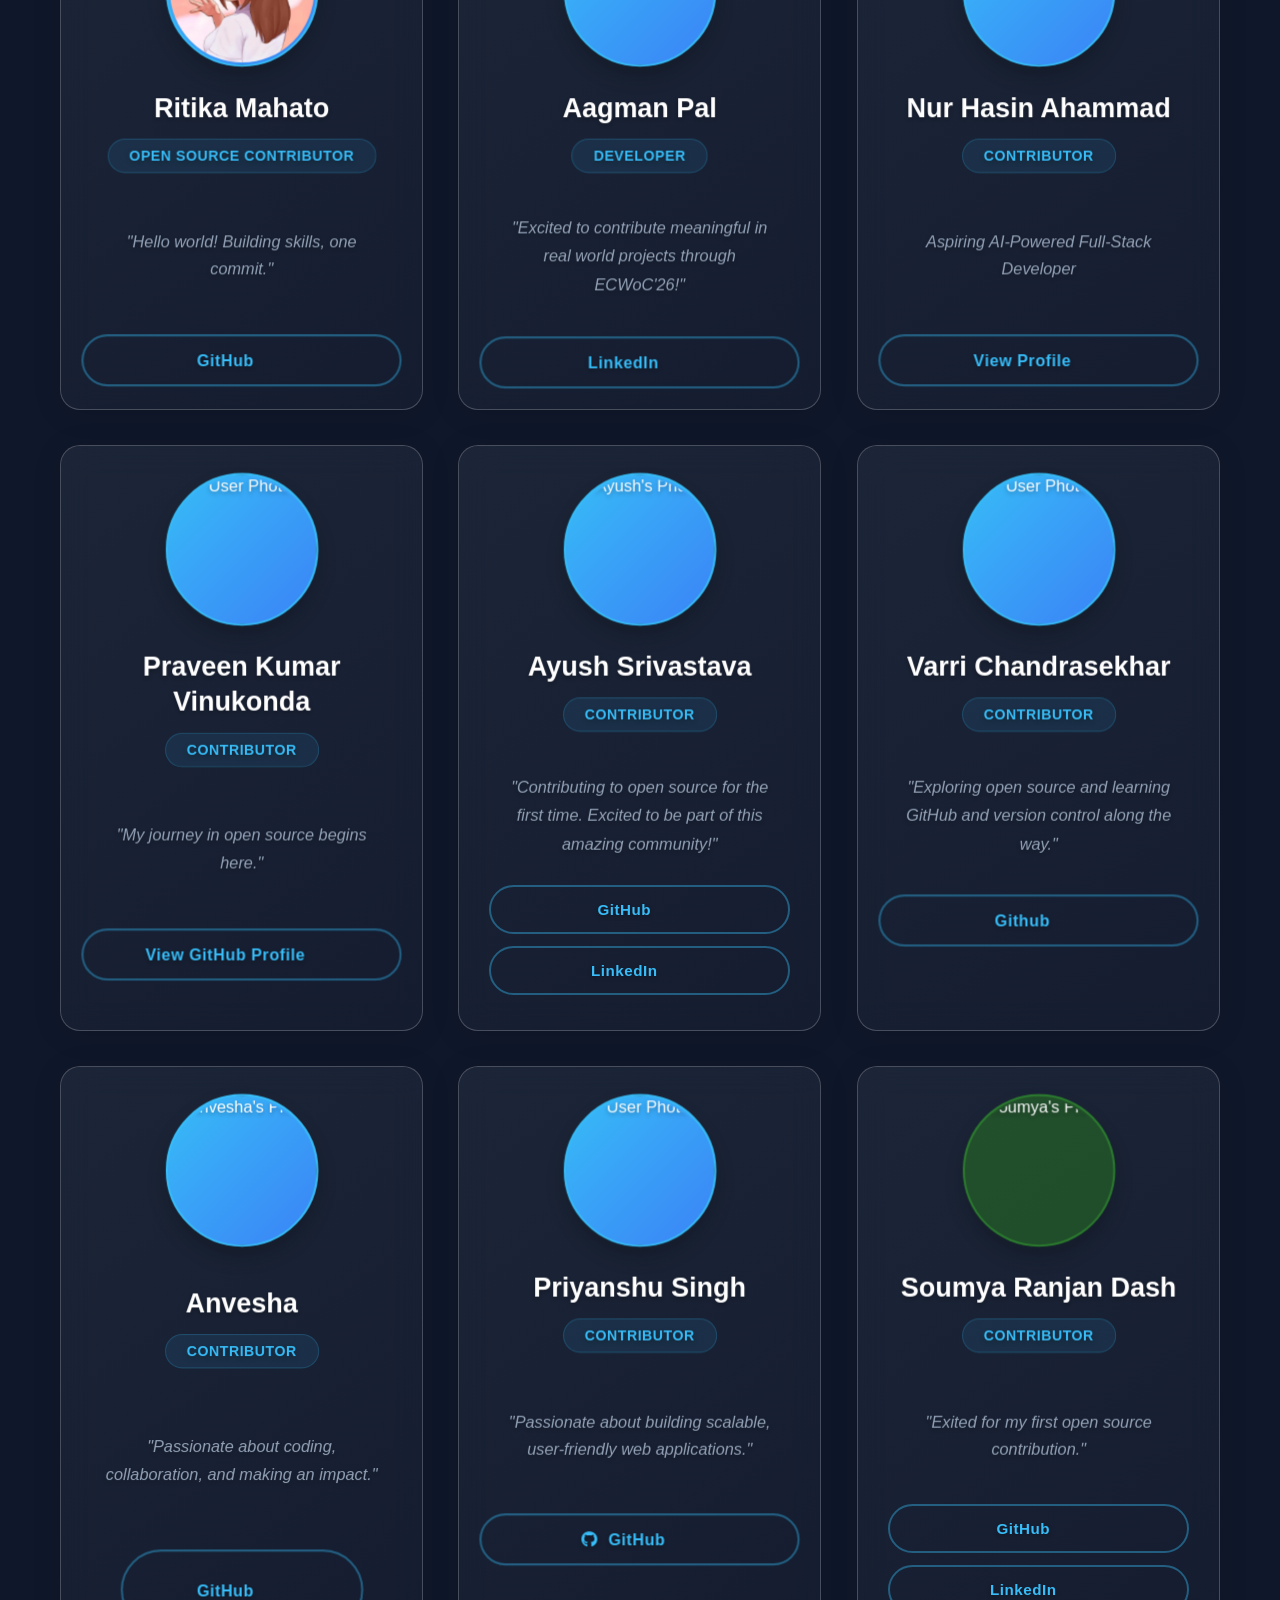
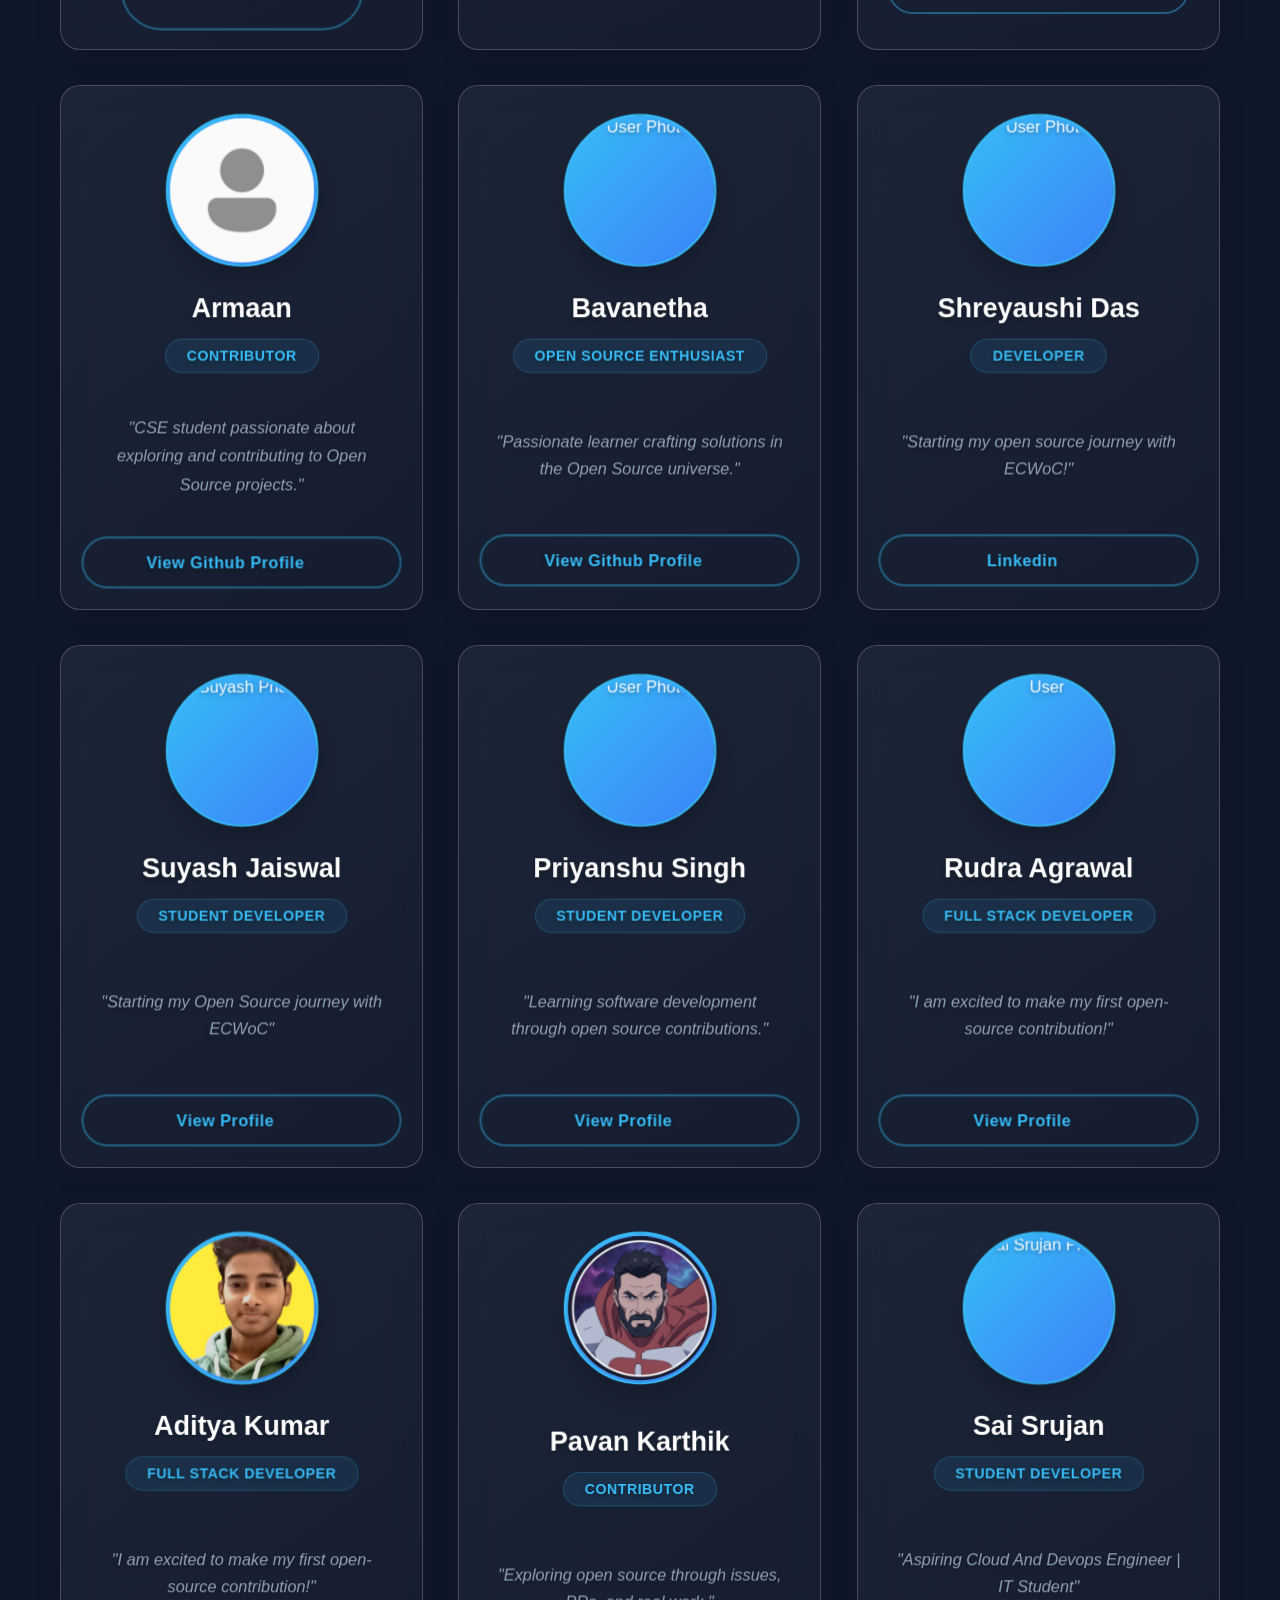
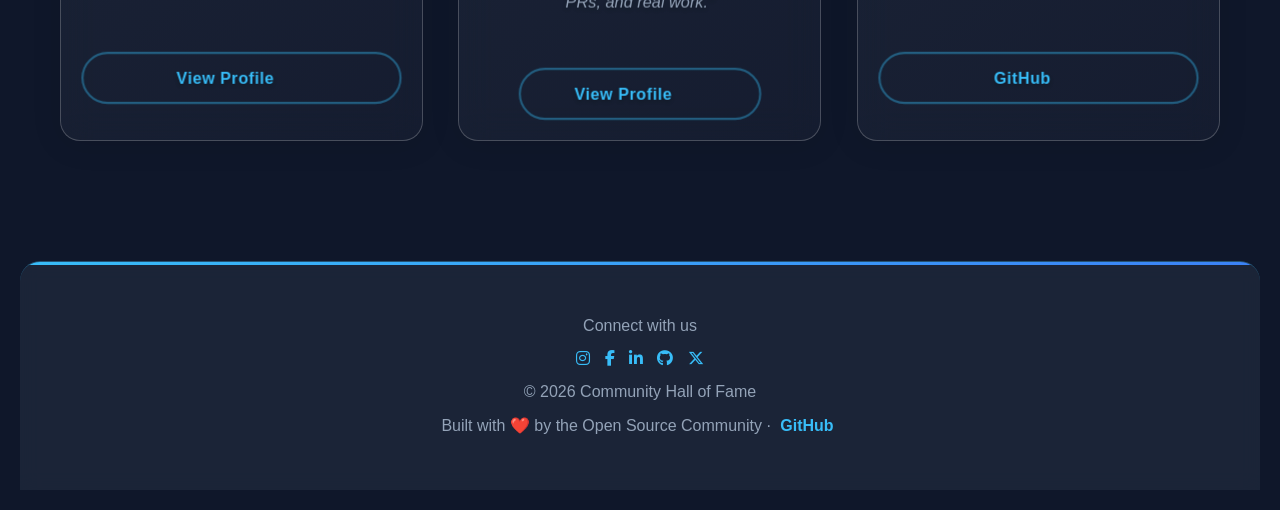
==== commit 039a2cbf: "Update index.html" ====
--- a/index.html
+++ b/index.html
@@ -107,6 +107,7 @@
             <li><a href="faq.html">FAQ</a></li>
             <li><a href="guidelines.html">Guidelines</a></li>
             <li><a href="feedback.html">Feedback</a></li>
+            <li><a href="analytics.html">Analytics</a></li>
         </ul>
         <button id="themeToggle" class="theme-toggle">🌙</button>
     </nav>
@@ -729,6 +730,16 @@
             <span class="role">Contributor</span>
             <p>"Exploring open source through issues, PRs, and real work."</p>
             <a href="https://github.com/pavanakarthik12" class="card-btn" target="_blank">View Profile</a>
+        </div>
+
+        <div class="card">
+            <div class="card-inner">
+                <img src="images/saiusesgithub.jpg" alt="Sai Srujan Photo" class="card-img">
+                <h2>Sai Srujan</h2>
+                <span class="role">Student Developer</span>
+                <p>"Aspiring Cloud And Devops Engineer | IT Student"</p>
+                <a href="https://github.com/saiusesgithub" class="card-btn" target="_blank">GitHub</a>
+            </div>
         </div>
 
         
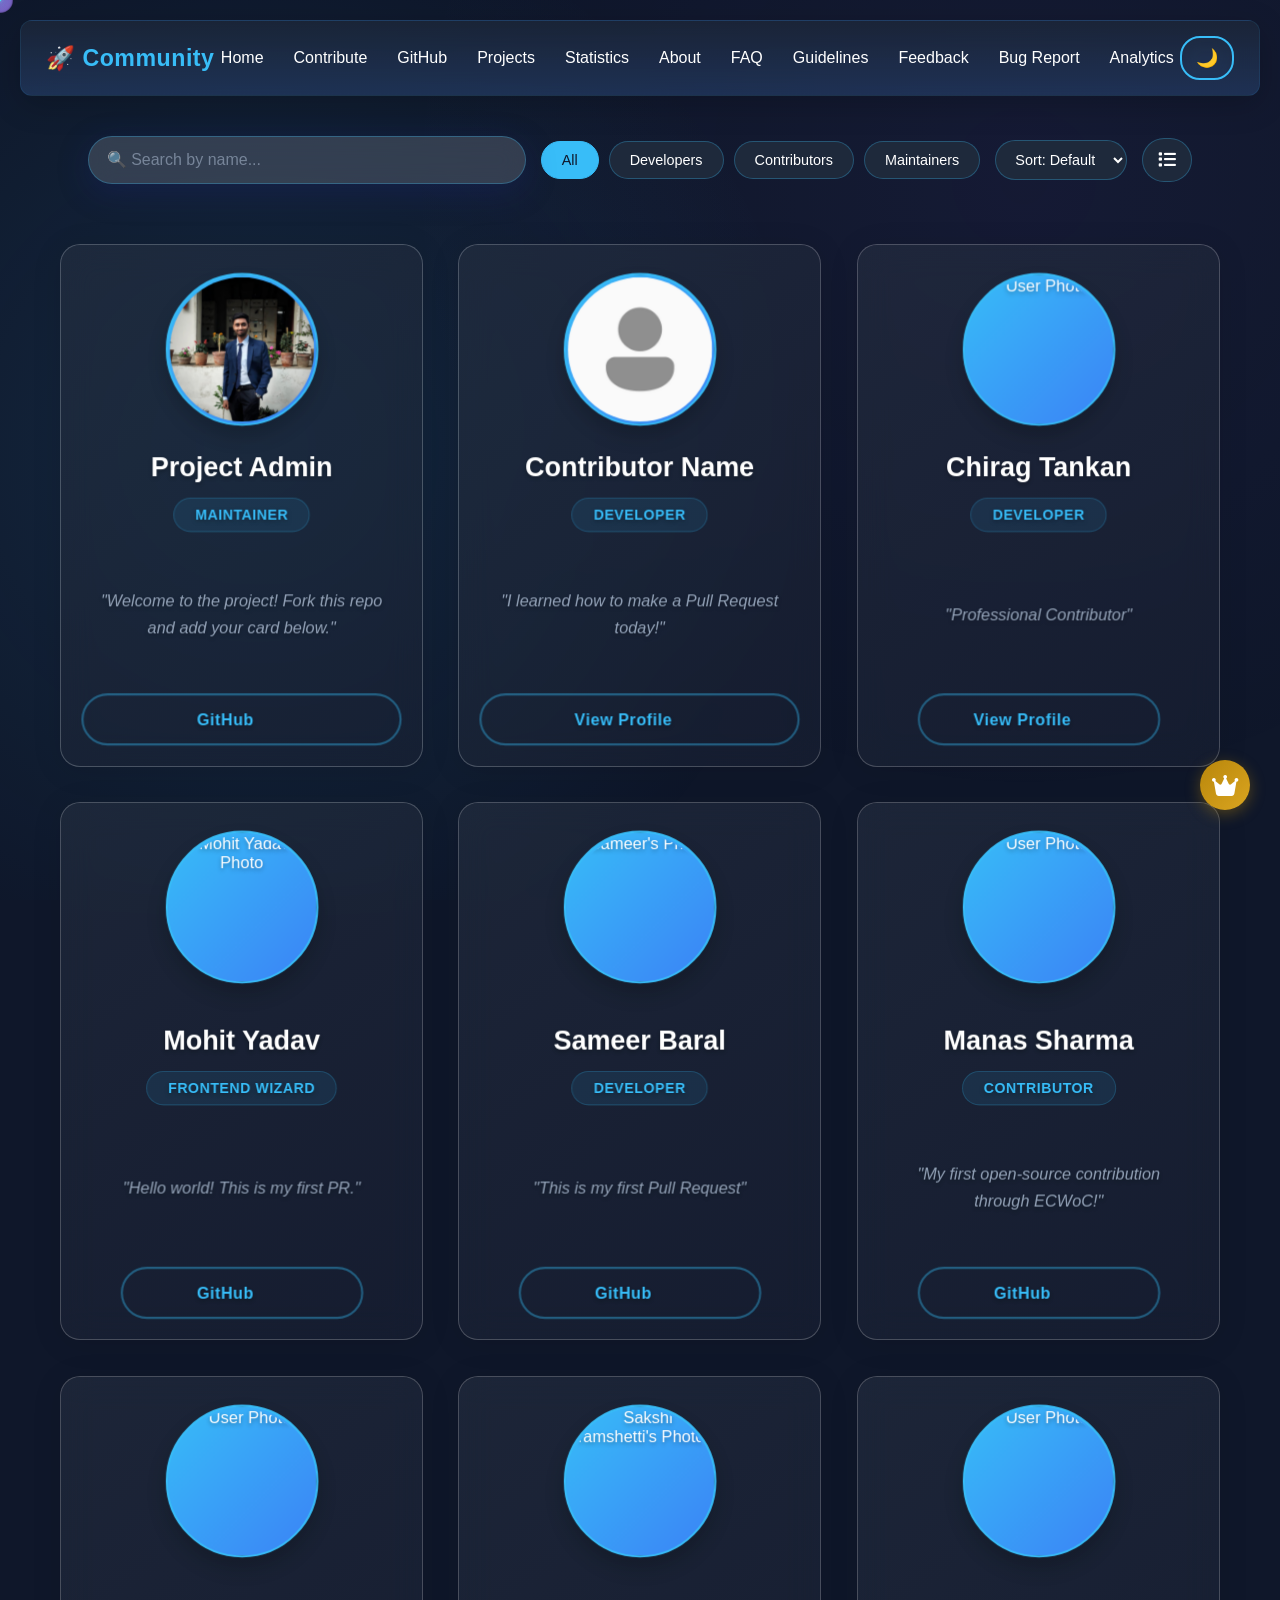
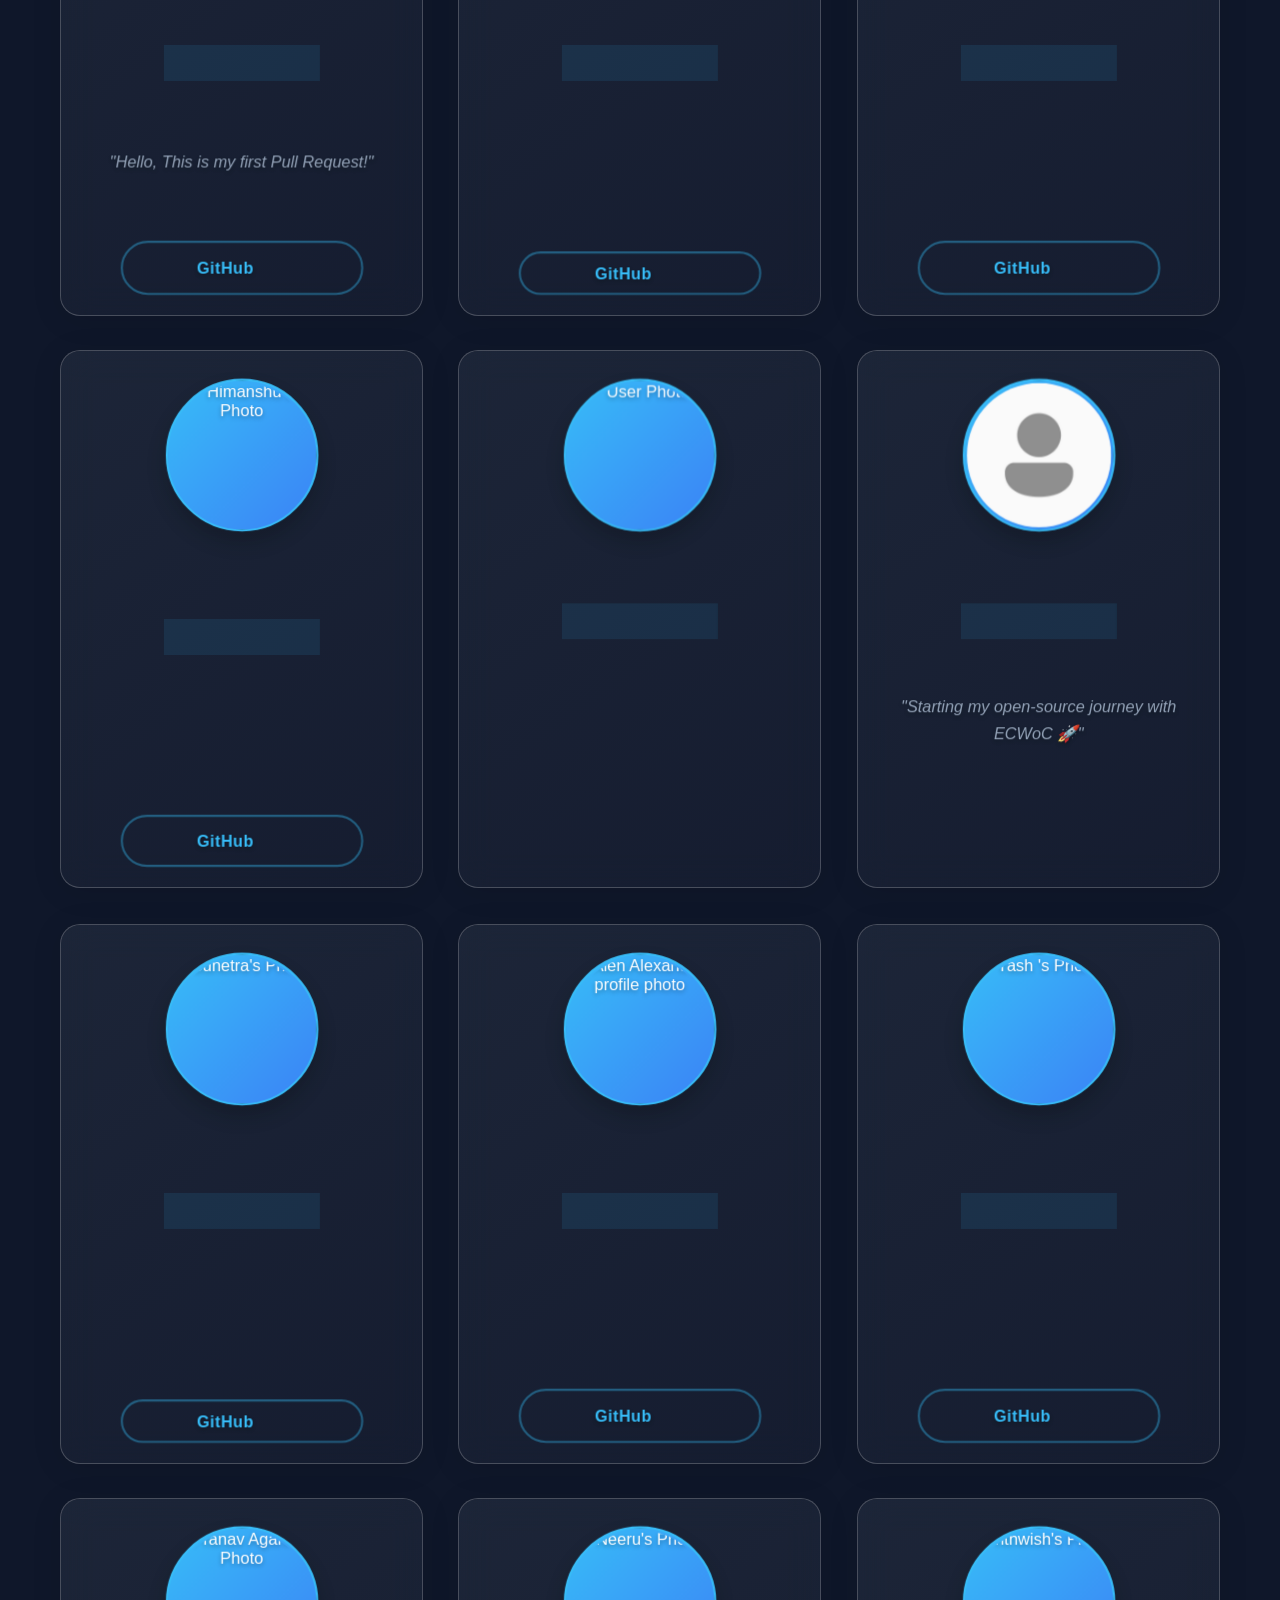
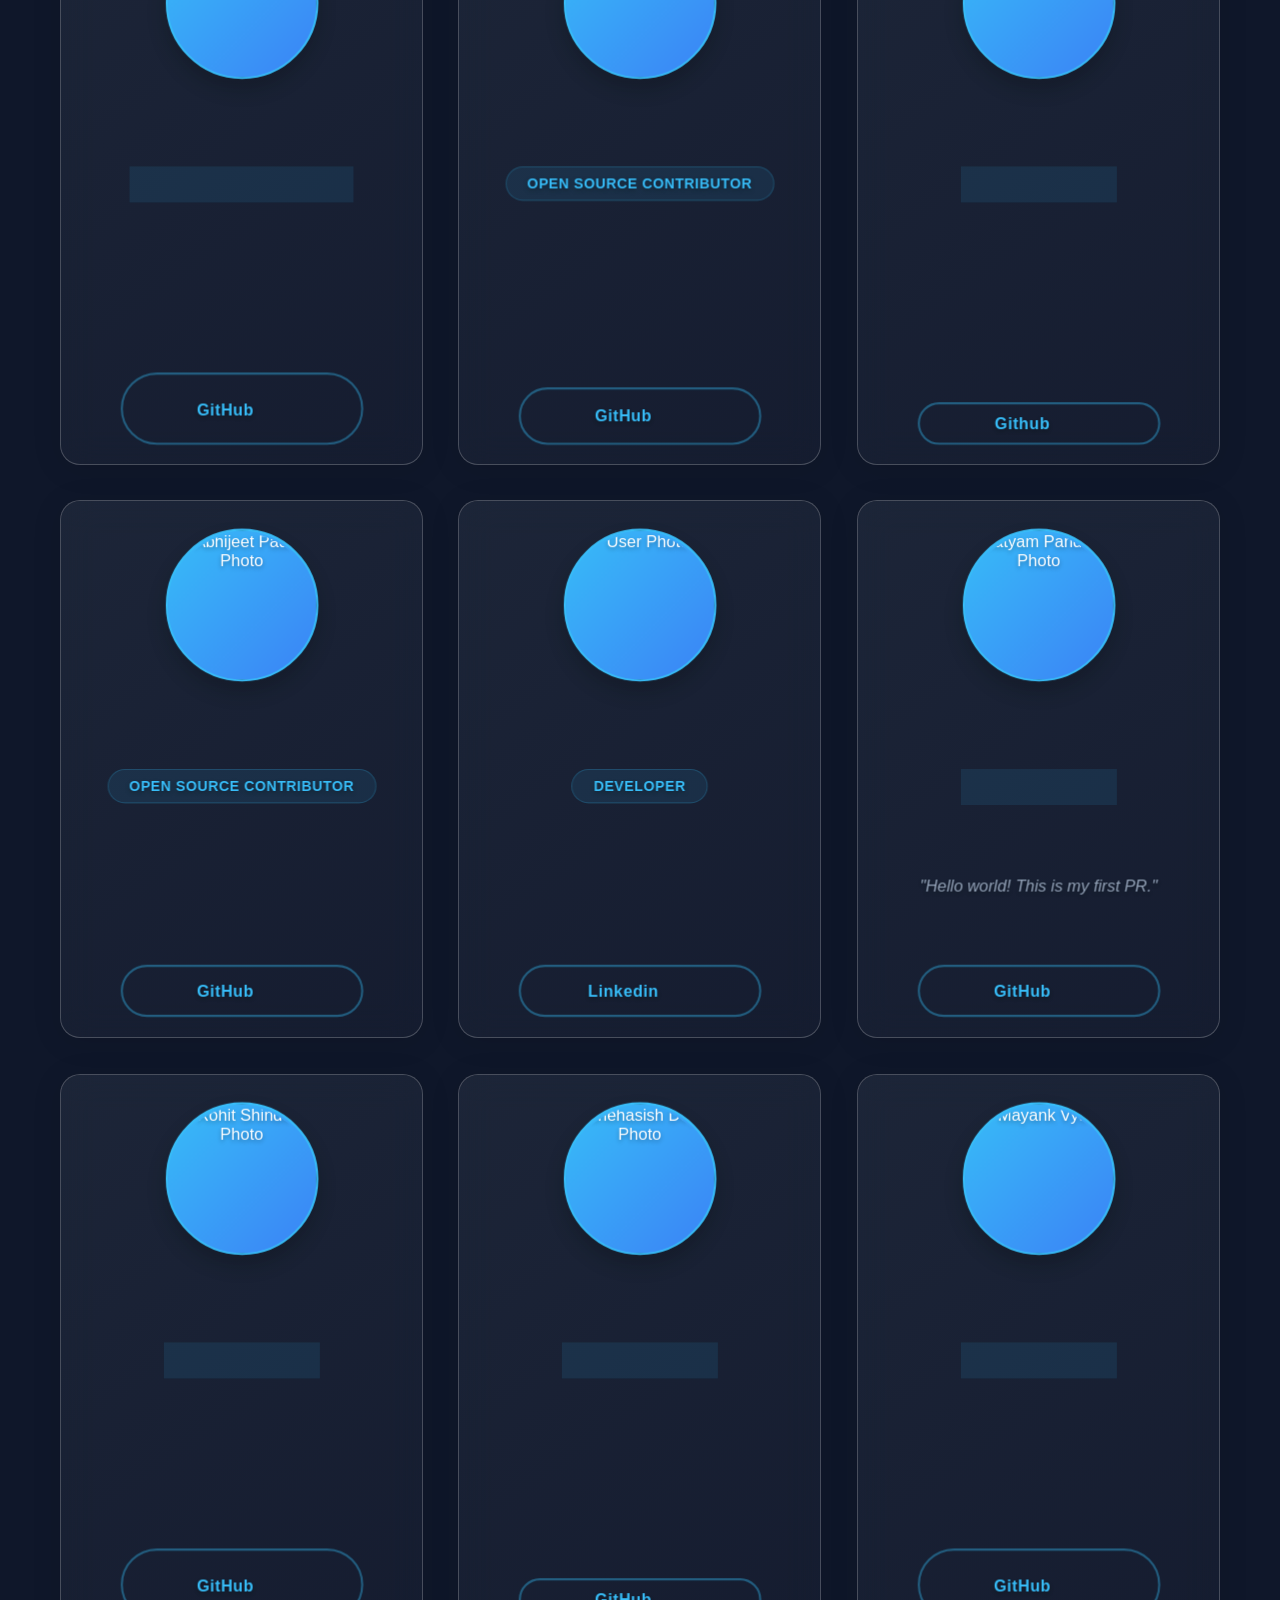
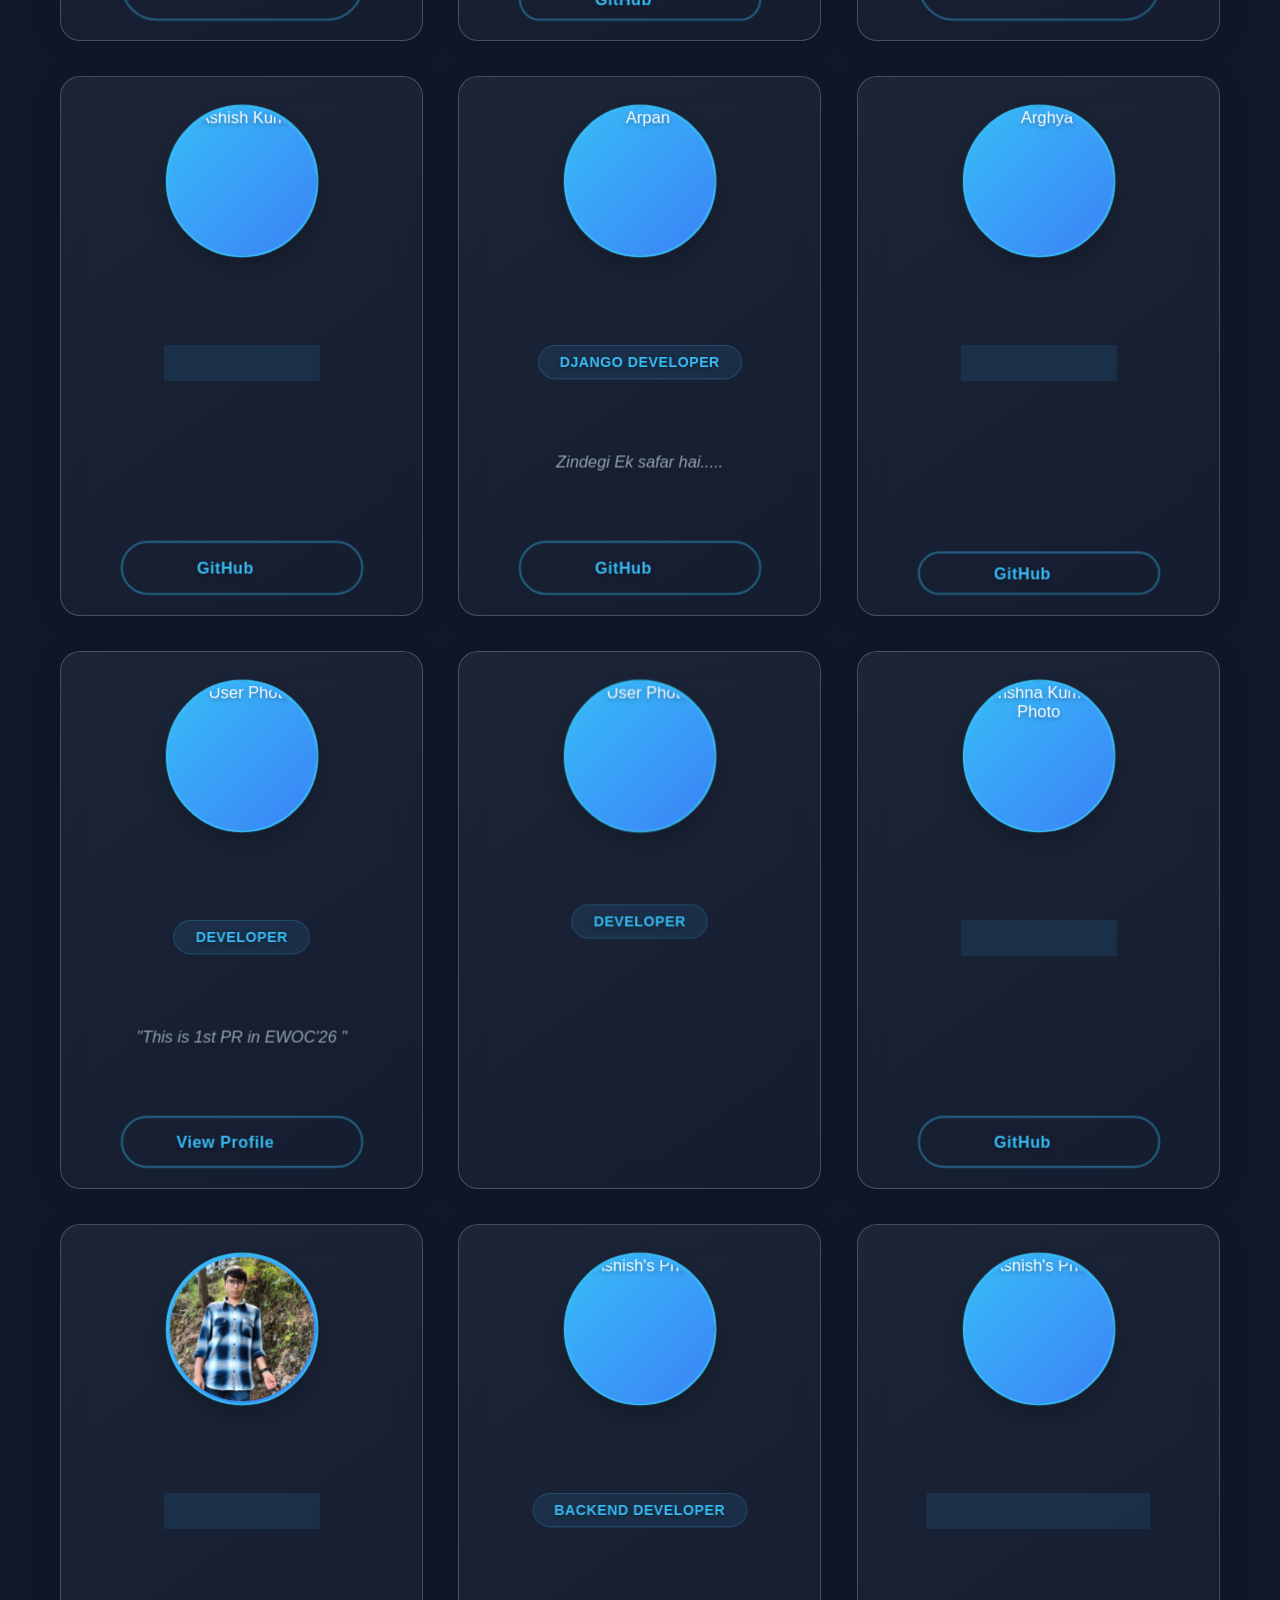
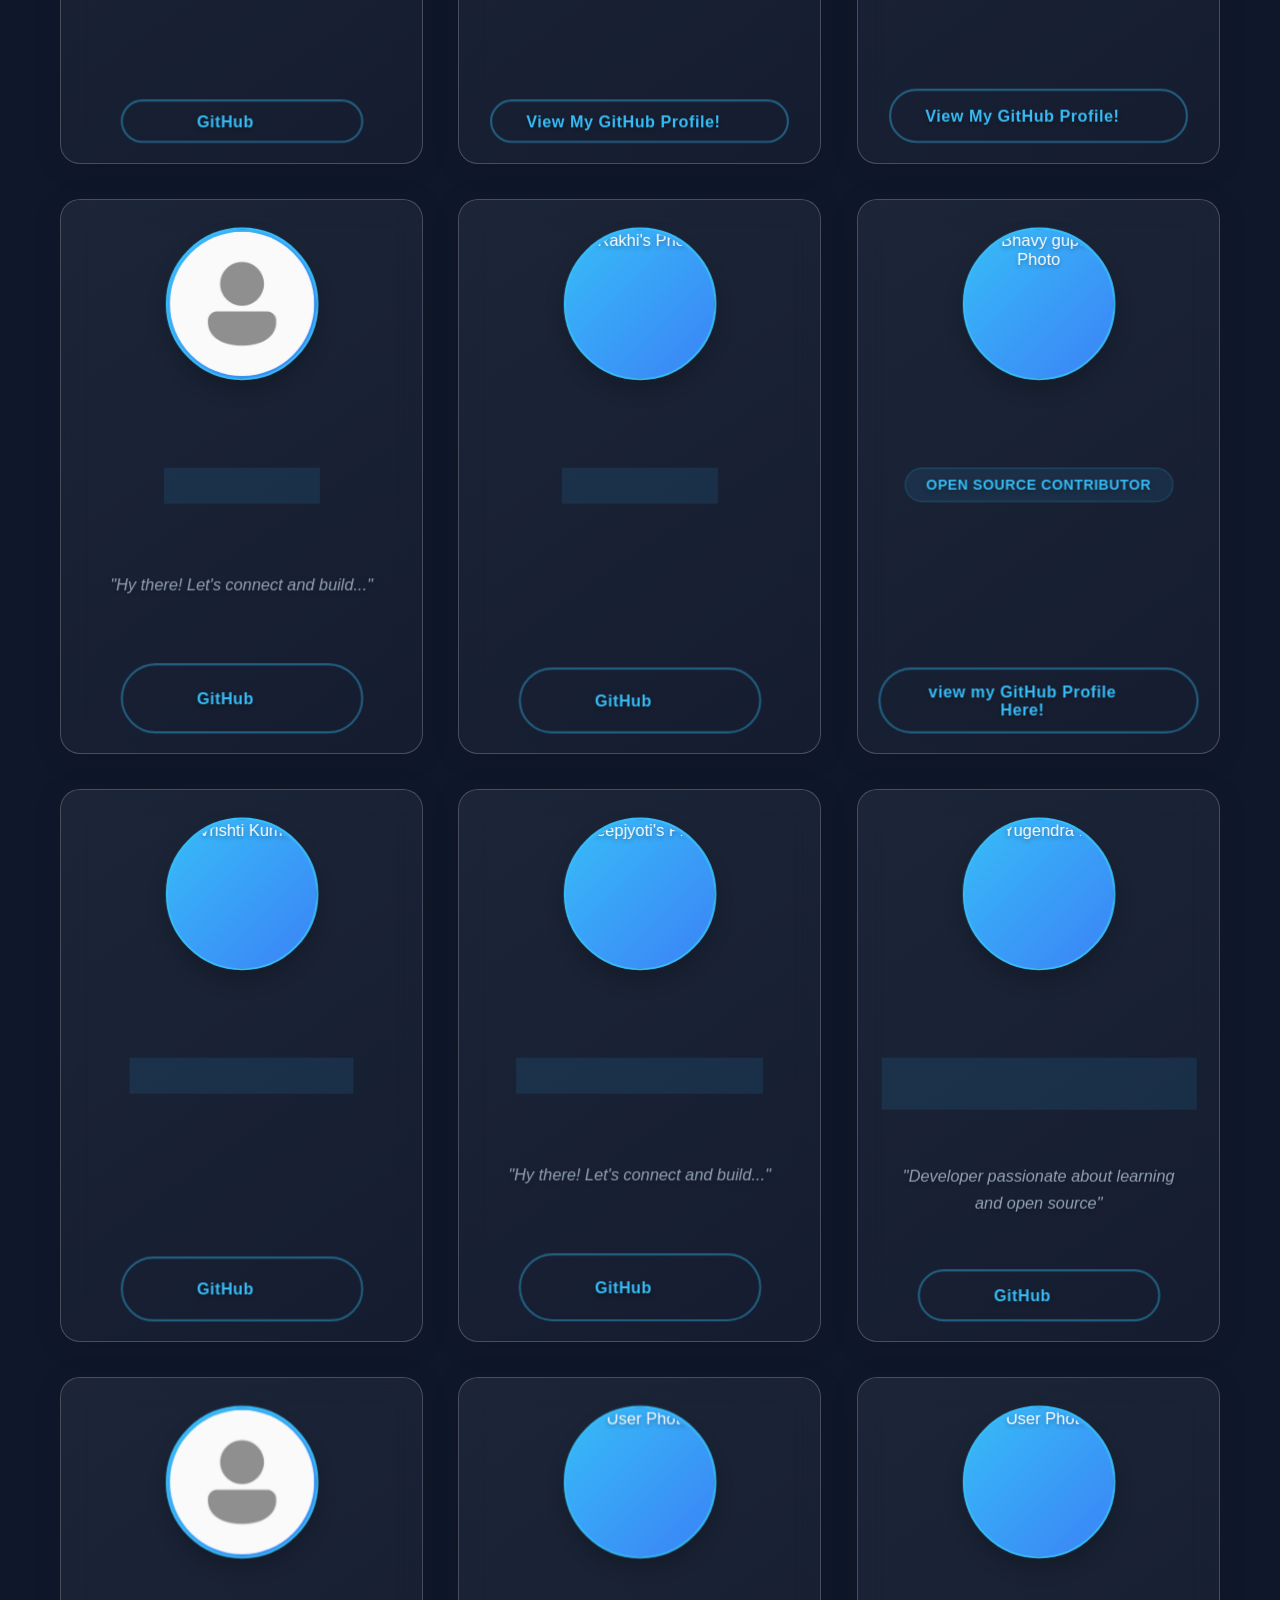
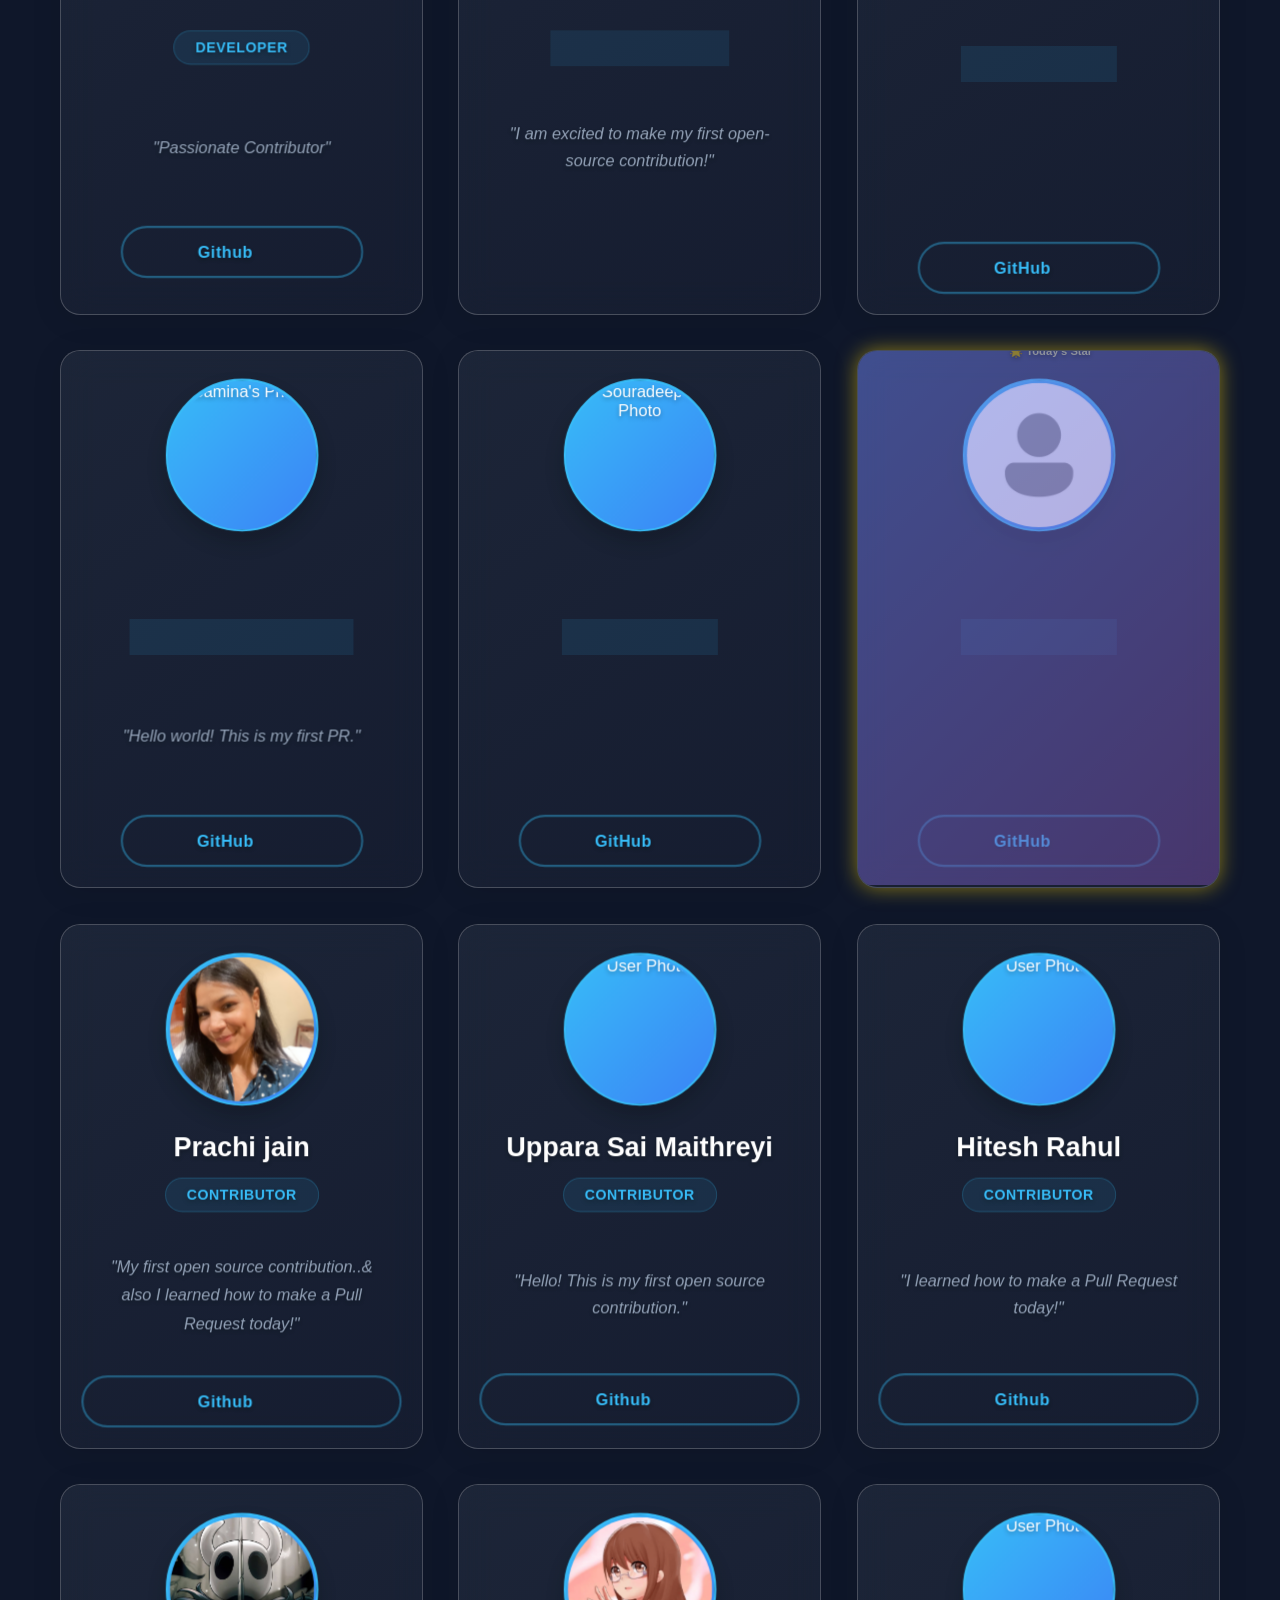
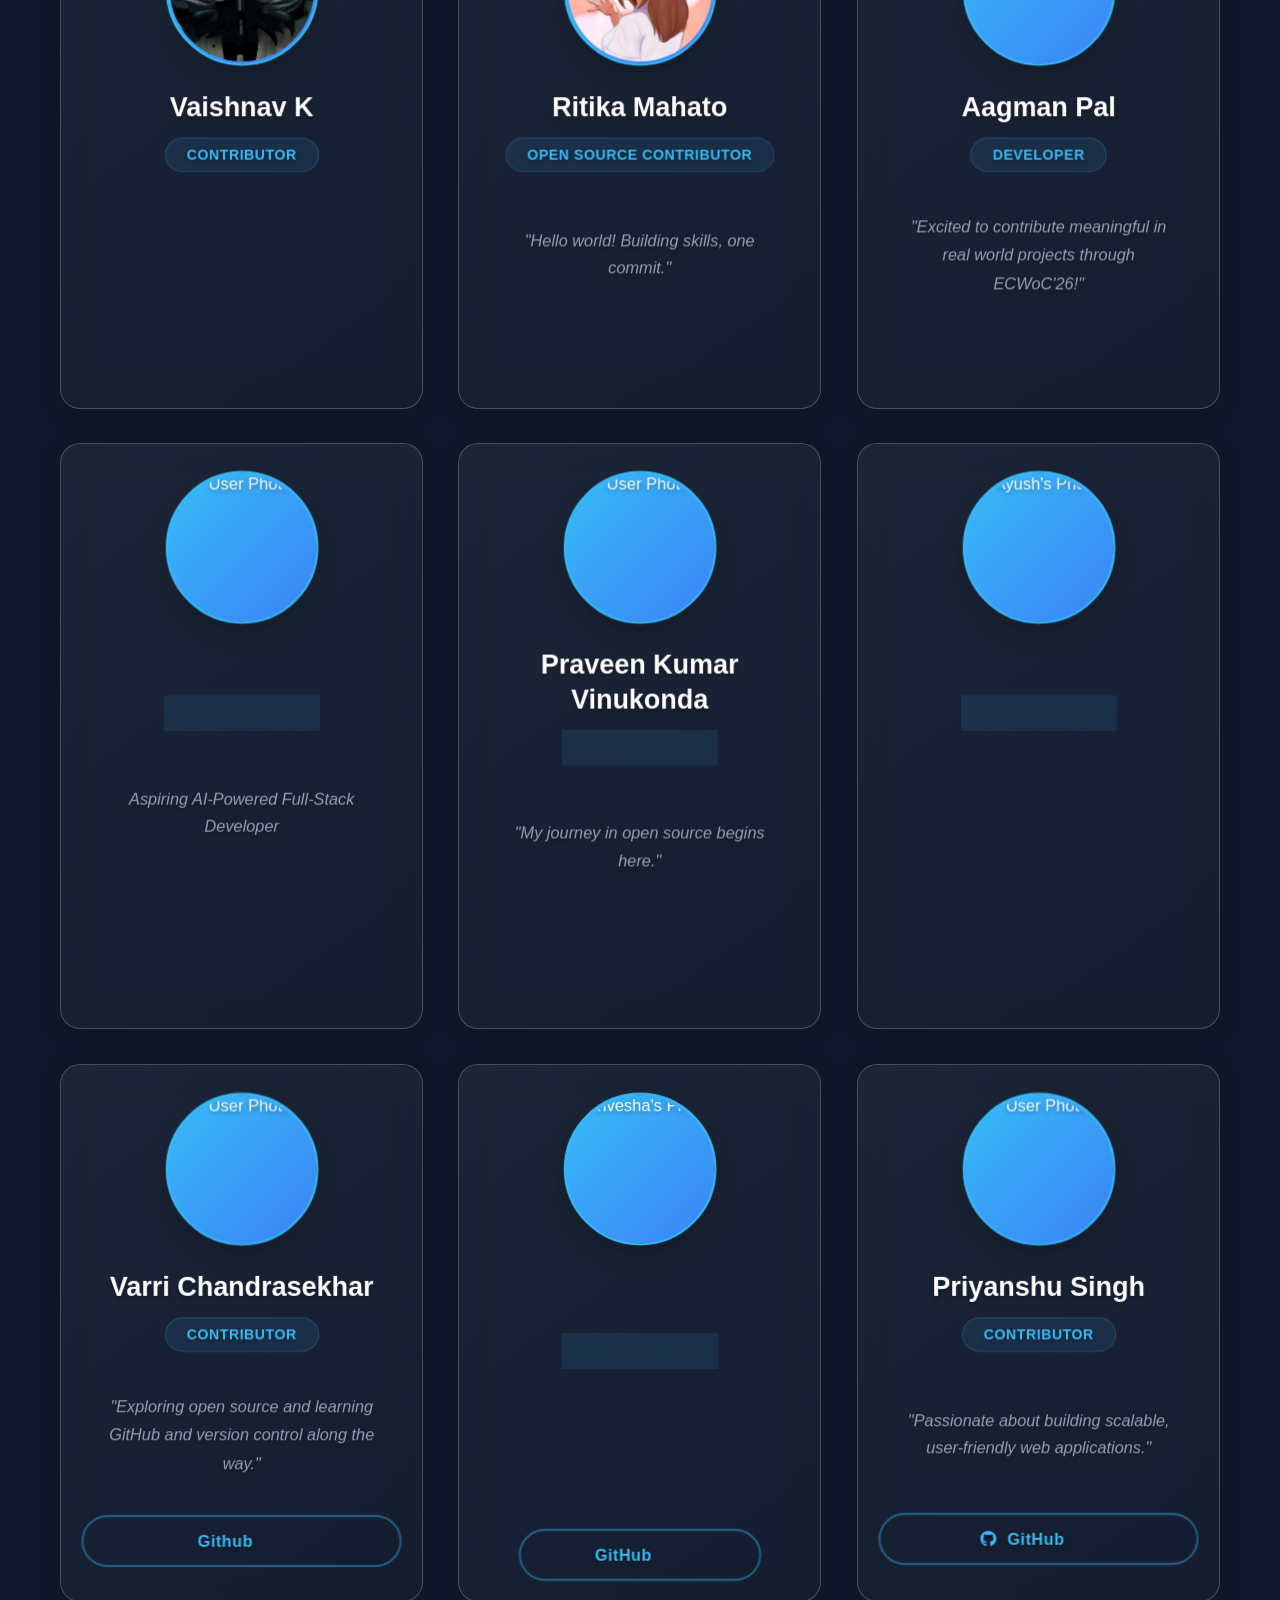
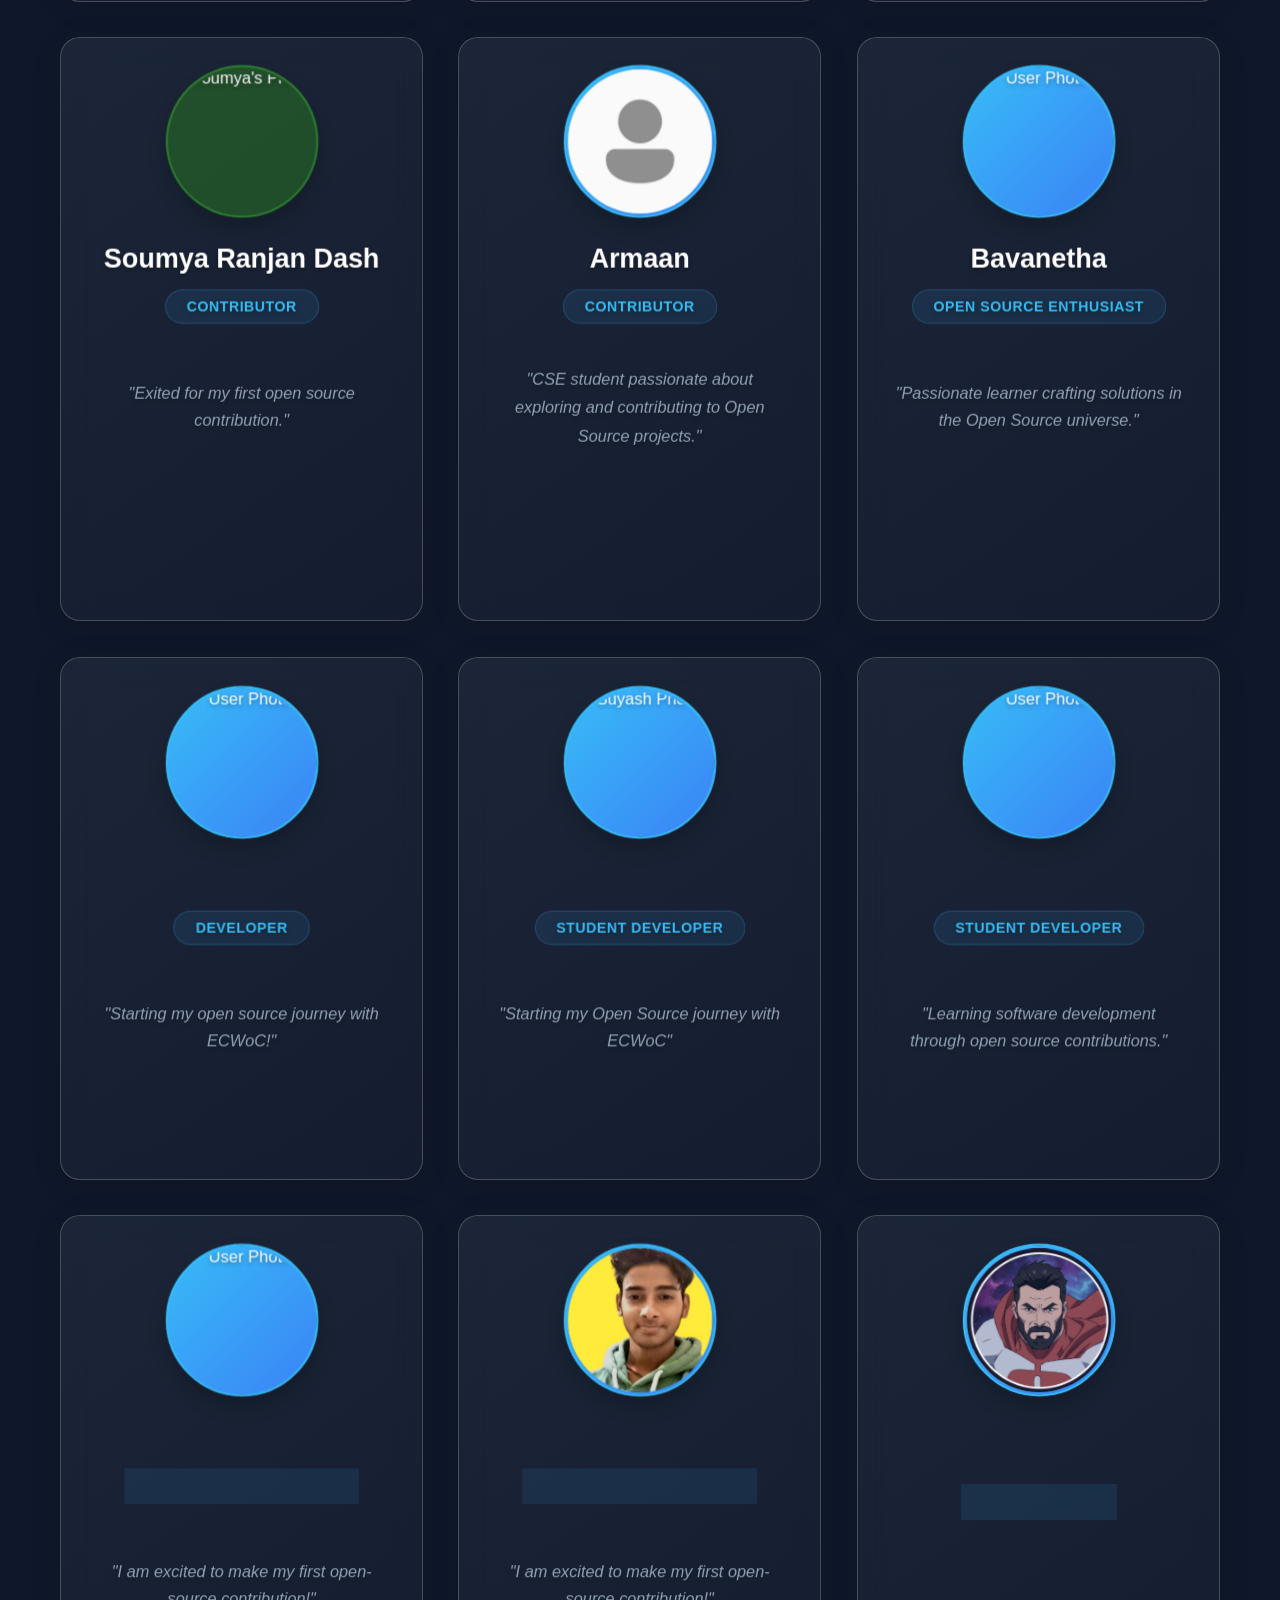
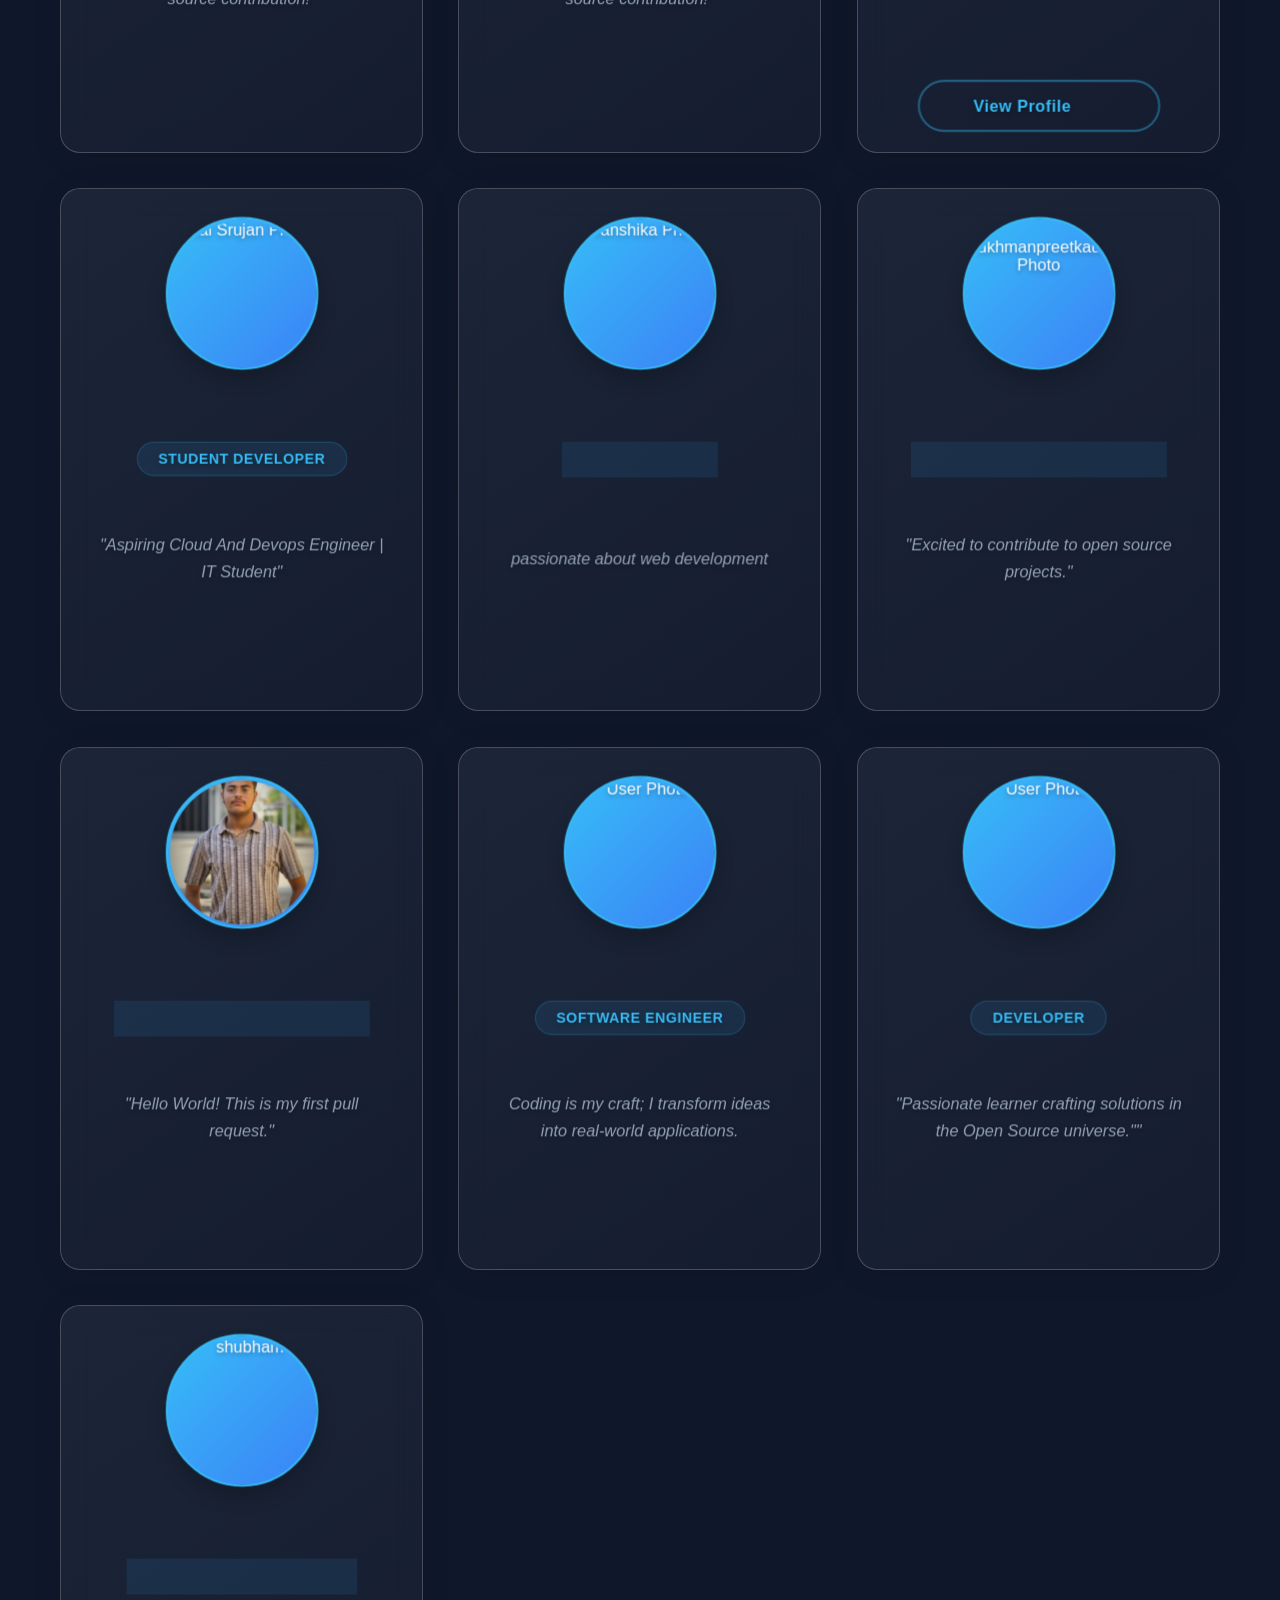
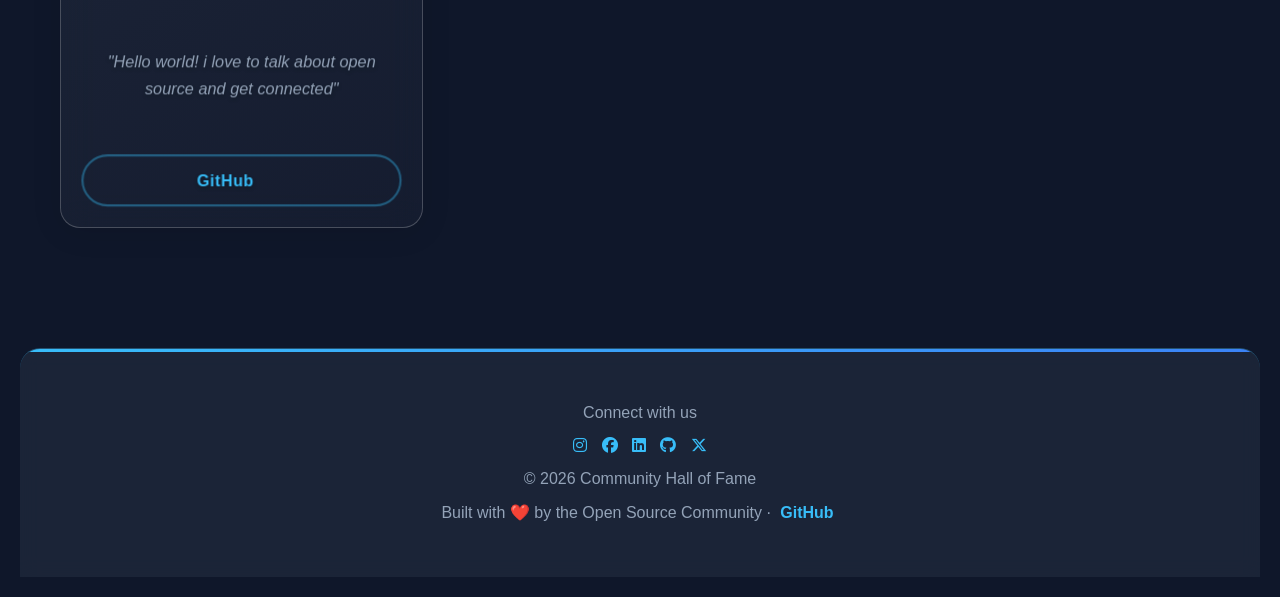
==== commit 531bab6f: "Merge branch 'main' into add-auth-flow-project" ====
--- a/index.html
+++ b/index.html
@@ -13,7 +13,7 @@
 
 <body>
 
-              <div class="circle-container">
+    <div class="circle-container">
         <div class="circle"></div>
         <div class="circle"></div>
         <div class="circle"></div>
@@ -100,13 +100,14 @@
         <ul class="nav-links" id="navLinks">
             <li><a href="index.html">Home</a></li>
             <li><a href="contribute.html">Contribute</a></li>
-            <li><a href="https://github.com/Jayanta2004" target="_blank">GitHub</a></li>
+            <li><a href="https://github.com/Jayanta2004/dev-card-showcase" target="_blank">GitHub</a></li>
             <li><a href="projects.html">Projects</a></li>
             <li><a href="statistics.html">Statistics</a></li>
             <li><a href="about.html">About</a></li>
             <li><a href="faq.html">FAQ</a></li>
             <li><a href="guidelines.html">Guidelines</a></li>
             <li><a href="feedback.html">Feedback</a></li>
+            <li><a href="bug-report.html">Bug Report</a></li>
             <li><a href="analytics.html">Analytics</a></li>
         </ul>
         <button id="themeToggle" class="theme-toggle">🌙</button>
@@ -231,6 +232,15 @@
             <p>"Excited to contribute to open source via ECWoC 2026 🚀"</p>
             <a href="https://github.com/bugVixen-M" class="card-btn" target="_blank">GitHub</a>
         </div>
+        <div class="card">
+            <div class="card-inner">
+                <img src="images/Codemaster11000.jpg" alt="User Photo" class="card-img">
+                <h2>CodeMaster11000</h2>
+                <span class="role">Contributor</span>
+                <p>"A simple CSE student who is learning to code and contribute to open source"</p>
+                <a href="https://github.com/CodeMaster11000" class="card-btn" target="_blank">GitHub</a>
+            </div>
+        </div>
 
         <div class="card">
             <div class="card-inner">
@@ -706,7 +716,7 @@
 
         <div class="card">
             <div class="card-inner">
-                <img src="images\Rudra Agrawal.png" alt=User Photo" class="card-img">
+                <img src="images\Rudra Agrawal.png" alt="User Photo" class="card-img">
                 <h2>Rudra Agrawal</h2>
                 <span class="role">Full Stack Developer</span>
                 <p>"I am excited to make my first open-source contribution!"</p>
@@ -716,7 +726,7 @@
 
          <div class="card">
             <div class="card-inner">
-                <img src="images\aditya.jpg" alt=User Photo" class="card-img">
+                <img src="images\aditya.jpg" alt="User Photo" class="card-img">
                 <h2>Aditya Kumar</h2>
                 <span class="role">Full Stack Developer</span>
                 <p>"I am excited to make my first open-source contribution!"</p>
@@ -742,21 +752,91 @@
             </div>
         </div>
 
+        <div class="card">
+            <div class="card-inner">
+                <img src="https://github.com/vxnxhika-73.png" alt=" Vanshika Photo" class="card-img">
+                <h2>Vanshika Soni</h2>
+                <span class="role">Contributor</span>
+                <p> passionate about web development </p>
+                <a href="https://github.com/vxnxhika-73" class="card-btn" target="_blank"> View GitHub Profile</a>
+            </div>
+        </div>
+        <div class="card">
+            <div class="card-inner">
+                <img src="images/Sukhmanpreetkaur18.jpg" alt="Sukhmanpreetkaur's Photo" class="card-img">
+                <h2>Sukhmanpreet Kaur</h2>
+                <span class="role">Open source Enthusiast</span>
+                <p>"Excited to contribute to open source projects."</p>
+                <a href="https://github.com/Sukhmanpreetkaur18" class="card-btn" target="_blank">GitHub</a>
+            </div>
+        </div>
+
+        <div class="card">
+            <div class="card-inner">
+                <img src="images/Nidhisharora.jpg" alt="Nidhisharora's Photo" class="card-img">
+                <h2>Nidhish Arora</h2>
+                <span class="role">Open Source Enthusiast</span>
+                <p>"Hello World! This is my first pull request."</p>
+                <a href="https://github.com/Nidhisharora" class="card-btn" target="_blank">Github</a>
+            </div>
+        </div>
+
+        <div class="card">
+            <div class="card-inner">
+                <img src="images/sohaibkhan.png" alt="User Photo" class="card-img">
+                <h2>Muhammad Sohaib</h2>
+                <span class="role">Software Engineer</span>
+                <p>Coding is my craft; I transform ideas into real-world applications.</p>
+                <a href="https://github.com/sohaibkundi2" class="card-btn" target="_blank">View Github</a>
+            </div>
+        </div>
+
+        <div class="card">
+            <div class="card-inner">
+                <img src="images/Rishabh.jpg" alt="User Photo" class="card-img">
+                <h2>Rishabh Mishra</h2>
+                <span class="role">Developer</span>
+                <p>"Passionate learner crafting solutions in the Open Source universe.""</p>
+                <a href="https://github.com/rishabh0510rishabh" class="card-btn" target="_blank">View Profile</a>
+            </div>
+        </div>
+
+        <div class="card">
+            <div class="card-inner">
+                <img src="images/shubh_github.jpeg" alt="shubham" class="card-img">
+                <h2>Shubham Sagar</h2>
+                <span class="role">Fullstack Developer</span>
+                <p>"Hello world! i love to talk about open source and get connected"</p>
+                <a href="https://github.com/shubhIam-dev" class="card-btn" target="_blank">GitHub</a>
+            </div>
+        </div>
+
         
         <!-- ADD YOUR NEW CARD ABOVE THIS COMMENT -->
 
     </div> <!-- End of card-container -->
 
+    
     <!-- FOOTER START -->
     <footer class="footer">
         <div class="footer-social">
             <p>Connect with us</p>
             <div class="social-links">
-                <a href="#" aria-label="Instagram"><i class="fa-brands fa-instagram"></i></a>
-                <a href="#" aria-label="Facebook"><i class="fa-brands fa-facebook-f"></i></a>
-                <a href="#" aria-label="LinkedIn"><i class="fa-brands fa-linkedin-in"></i></a>
-                <a href="#" aria-label="GitHub"><i class="fa-brands fa-github"></i></a>
-                <a href="#" aria-label="Twitter"><i class="fa-brands fa-x-twitter"></i></a>
+                <a href="https://www.instagram.com/jayantaghosh2004" target="_blank" rel="noopener noreferrer" aria-label="Instagram">
+                    <i class="fa-brands fa-instagram"></i>
+                </a>
+                <a href="https://www.facebook.com/" target="_blank" rel="noopener noreferrer" aria-label="Facebook">
+                    <i class="fa-brands fa-facebook"></i>
+                </a>
+                <a href="https://www.linkedin.com/in/jayantaghosh2004" target="_blank" rel="noopener noreferrer" aria-label="LinkedIn">
+                    <i class="fa-brands fa-linkedin"></i>
+                </a>
+                <a href="https://github.com/Jayanta2004" target="_blank" rel="noopener noreferrer" aria-label="GitHub">
+                    <i class="fa-brands fa-github"></i>
+                </a>
+                <a href="https://x.com/JayantaG2004" target="_blank" rel="noopener noreferrer" aria-label="Twitter">
+                    <i class="fa-brands fa-x-twitter"></i>
+                </a>
             </div>
         </div>
         <p>© 2026 Community Hall of Fame</p>
@@ -771,6 +851,66 @@
     <button class="scroll-to-top" id="scrollToTop" onclick="scrollToTop()">
         <i class="fas fa-arrow-up"></i>
     </button>
+
+    <!-- Crown Button (Contributor of the Day) -->
+<button id="crownBtn" class="crown-btn" title="Contributor of the Day">
+    <i class="fas fa-crown"></i>
+</button>
+
+<!-- Contributor of the Day Modal -->
+<div id="contributorModal" class="contributor-modal">
+    <div class="modal-content">
+        <div class="modal-header">
+            <div class="crown-icon-large">👑</div>
+            <h3>🌟 Contributor of the Day</h3>
+            <p class="modal-subtitle">Randomly selected contributor gets special recognition!</p>
+            <button id="closeModal" class="close-modal">&times;</button>
+        </div>
+        
+        <div class="modal-body">
+            <div class="spotlight-card" id="spotlightCard">
+                <!-- Dynamic content will be loaded here -->
+                <div class="loading-spinner">
+                    <div class="spinner"></div>
+                    <p>Loading today's featured contributor...</p>
+                </div>
+            </div>
+            
+            <div class="spotlight-info">
+                <div class="info-item">
+                    <i class="fas fa-calendar-day"></i>
+                    <div>
+                        <strong>Updates Daily</strong>
+                        <span>Changes every 24 hours</span>
+                    </div>
+                </div>
+                <div class="info-item">
+                    <i class="fas fa-random"></i>
+                    <div>
+                        <strong>Random Selection</strong>
+                        <span>Equal chance for all contributors</span>
+                    </div>
+                </div>
+                <div class="info-item">
+                    <i class="fas fa-users"></i>
+                    <div>
+                        <strong>Community Recognition</strong>
+                        <span>Celebrating our contributors</span>
+                    </div>
+                </div>
+            </div>
+        </div>
+        
+        <div class="modal-footer">
+            <button id="refreshSpotlight" class="refresh-btn">
+                <i class="fas fa-redo-alt"></i> Refresh Selection
+            </button>
+            <button id="viewAllBtn" class="view-all-btn">
+                <i class="fas fa-th-large"></i> View All Cards
+            </button>
+        </div>
+    </div>
+</div>
 
     <script>
 
@@ -1271,6 +1411,308 @@
         `;
         document.head.appendChild(style);
     </script>
+<script>
+    // Contributor of the Day Feature
+    document.addEventListener('DOMContentLoaded', function() {
+        // DOM Elements
+        const crownBtn = document.getElementById('crownBtn');
+        const contributorModal = document.getElementById('contributorModal');
+        const closeModal = document.getElementById('closeModal');
+        const spotlightCard = document.getElementById('spotlightCard');
+        const refreshBtn = document.getElementById('refreshSpotlight');
+        const viewAllBtn = document.getElementById('viewAllBtn');
+        
+        // Storage keys
+        const SPOTLIGHT_KEY = 'devCardSpotlight';
+        const SPOTLIGHT_DATE_KEY = 'spotlightDate';
+        
+        // Initialize
+        initContributorOfTheDay();
+        
+        function initContributorOfTheDay() {
+            // Setup event listeners
+            crownBtn.addEventListener('click', openModal);
+            closeModal.addEventListener('click', closeModalWindow);
+            refreshBtn.addEventListener('click', refreshSpotlight);
+            viewAllBtn.addEventListener('click', scrollToCards);
+            
+            // Close modal when clicking outside
+            contributorModal.addEventListener('click', function(e) {
+                if (e.target === contributorModal) {
+                    closeModalWindow();
+                }
+            });
+            
+            // Close with Escape key
+            document.addEventListener('keydown', function(e) {
+                if (e.key === 'Escape' && contributorModal.style.display === 'block') {
+                    closeModalWindow();
+                }
+            });
+            
+            // Load today's spotlight on page load
+            loadTodaysSpotlight();
+        }
+        
+        function openModal() {
+            contributorModal.style.display = 'block';
+            document.body.style.overflow = 'hidden'; // Prevent scrolling
+            
+            // Ensure content is loaded
+            loadTodaysSpotlight();
+            
+            // Add opening animation class
+            setTimeout(() => {
+                contributorModal.classList.add('modal-open');
+            }, 10);
+        }
+        
+        function closeModalWindow() {
+            contributorModal.style.display = 'none';
+            document.body.style.overflow = 'auto'; // Restore scrolling
+            contributorModal.classList.remove('modal-open');
+        }
+        
+        function getTodaysDate() {
+            const today = new Date();
+            return today.toDateString(); // Format: "Mon Jan 17 2026"
+        }
+        
+        function shouldRefreshSpotlight() {
+            const lastDate = localStorage.getItem(SPOTLIGHT_DATE_KEY);
+            const today = getTodaysDate();
+            
+            return lastDate !== today;
+        }
+        
+        function selectRandomContributor() {
+            // Get all cards except admin and template
+            const allCards = document.querySelectorAll('.card');
+            const eligibleCards = Array.from(allCards).filter((card, index) => {
+                const h2 = card.querySelector('h2');
+                return h2 && 
+                       !h2.textContent.includes('Project Admin') && 
+                       !h2.textContent.includes('Contributor Name') &&
+                       card.querySelector('.card-btn'); // Must have a link
+            });
+            
+            if (eligibleCards.length === 0) {
+                console.error('No eligible cards found for spotlight');
+                return null;
+            }
+            
+            // Random selection
+            const randomIndex = Math.floor(Math.random() * eligibleCards.length);
+            return eligibleCards[randomIndex];
+        }
+        
+        function loadTodaysSpotlight() {
+            const today = getTodaysDate();
+            const storedData = localStorage.getItem(SPOTLIGHT_KEY);
+            
+            let selectedCard;
+            
+            // Check if we need to select a new contributor
+            if (shouldRefreshSpotlight() || !storedData) {
+                selectedCard = selectRandomContributor();
+                
+                if (selectedCard) {
+                    // Save selection
+                    const spotlightData = {
+                        date: today,
+                        html: selectedCard.innerHTML,
+                        name: selectedCard.querySelector('h2').textContent,
+                        role: selectedCard.querySelector('.role').textContent,
+                        image: selectedCard.querySelector('img')?.src || '',
+                        link: selectedCard.querySelector('.card-btn')?.href || '#'
+                    };
+                    
+                    localStorage.setItem(SPOTLIGHT_KEY, JSON.stringify(spotlightData));
+                    localStorage.setItem(SPOTLIGHT_DATE_KEY, today);
+                }
+            } else {
+                // Use stored data
+                const spotlightData = JSON.parse(storedData);
+                
+                // Find the card in the DOM to get current state
+                const allCards = document.querySelectorAll('.card');
+                selectedCard = Array.from(allCards).find(card => {
+                    const name = card.querySelector('h2')?.textContent;
+                    return name === spotlightData.name;
+                }) || null;
+            }
+            
+            // Update UI
+            updateSpotlightUI(selectedCard);
+        }
+        
+        function updateSpotlightUI(selectedCard) {
+            if (!selectedCard) {
+                spotlightCard.innerHTML = `
+                    <div class="error-message">
+                        <i class="fas fa-exclamation-triangle"></i>
+                        <p>Unable to load today's featured contributor.</p>
+                        <p>Please try again later.</p>
+                    </div>
+                `;
+                return;
+            }
+            
+            // Clear any previous spotlight highlights
+            document.querySelectorAll('.card').forEach(card => {
+                card.classList.remove('todays-spotlight');
+            });
+            
+            // Highlight the selected card
+            selectedCard.classList.add('todays-spotlight');
+            
+            // Extract card data
+            const cardImg = selectedCard.querySelector('.card-img')?.src || 'images/user.png';
+            const cardName = selectedCard.querySelector('h2')?.textContent || 'Unknown Contributor';
+            const cardRole = selectedCard.querySelector('.role')?.textContent || 'Contributor';
+            const cardQuote = selectedCard.querySelector('p')?.textContent || 'Happy to contribute!';
+            const cardLink = selectedCard.querySelector('.card-btn')?.href || '#';
+            
+            // Update modal content
+            spotlightCard.innerHTML = `
+                <div class="card">
+                    <img src="${cardImg}" alt="${cardName}" class="card-img">
+                    <h2>${cardName}</h2>
+                    <span class="role">${cardRole}</span>
+                    <p>"${cardQuote}"</p>
+                    <a href="${cardLink}" class="card-btn" target="_blank">
+                        <i class="fab fa-github"></i> View Profile
+                    </a>
+                </div>
+            `;
+        }
+        
+        function refreshSpotlight() {
+            // Force new selection
+            localStorage.removeItem(SPOTLIGHT_KEY);
+            localStorage.removeItem(SPOTLIGHT_DATE_KEY);
+            
+            // Show loading state
+            spotlightCard.innerHTML = `
+                <div class="loading-spinner">
+                    <div class="spinner"></div>
+                    <p>Selecting new contributor...</p>
+                </div>
+            `;
+            
+            // Select and display new contributor after delay
+            setTimeout(() => {
+                const selectedCard = selectRandomContributor();
+                updateSpotlightUI(selectedCard);
+                
+                // Show success message
+                showToast('New contributor selected!');
+            }, 1000);
+        }
+        
+        function scrollToCards() {
+            closeModalWindow();
+            
+            // Scroll to card container with smooth animation
+            const cardContainer = document.querySelector('.card-container');
+            if (cardContainer) {
+                cardContainer.scrollIntoView({ 
+                    behavior: 'smooth',
+                    block: 'start'
+                });
+                
+                // Highlight the spotlight card briefly
+                const spotlightCard = document.querySelector('.card.todays-spotlight');
+                if (spotlightCard) {
+                    spotlightCard.style.animation = 'none';
+                    setTimeout(() => {
+                        spotlightCard.style.animation = 'pulseBorder 2s infinite';
+                    }, 10);
+                }
+            }
+        }
+        
+        function showToast(message) {
+            // Check current theme
+            const isDarkTheme = document.body.getAttribute('data-theme') === 'dark';
+            
+            // Create toast element
+            const toast = document.createElement('div');
+            toast.className = 'toast-message';
+            toast.textContent = message;
+            
+            // Set styles based on theme
+            const toastStyles = `
+                position: fixed;
+                bottom: 150px;
+                right: 20px;
+                background: ${isDarkTheme ? '#4CAF50' : '#2E7D32'};
+                color: white;
+                padding: 12px 24px;
+                border-radius: 25px;
+                z-index: 1000;
+                animation: toastSlideIn 0.3s ease;
+                box-shadow: 0 4px 15px rgba(0,0,0,0.3);
+                font-weight: 500;
+                font-size: 0.95rem;
+                border: none;
+                max-width: 300px;
+                text-align: center;
+                backdrop-filter: blur(10px);
+                -webkit-backdrop-filter: blur(10px);
+            `;
+            
+            toast.style.cssText = toastStyles;
+            
+            document.body.appendChild(toast);
+            
+            // Remove toast after 3 seconds
+            setTimeout(() => {
+                toast.style.animation = 'toastSlideOut 0.3s ease';
+                setTimeout(() => {
+                    if (toast.parentNode) {
+                        toast.parentNode.removeChild(toast);
+                    }
+                }, 300);
+            }, 3000);
+        }
+        
+        // Add toast animations to style
+        const toastStyleElement = document.createElement('style');
+        toastStyleElement.textContent = `
+            @keyframes toastSlideIn {
+                from {
+                    transform: translateX(100%) translateY(20px);
+                    opacity: 0;
+                }
+                to {
+                    transform: translateX(0) translateY(0);
+                    opacity: 1;
+                }
+            }
+            
+            @keyframes toastSlideOut {
+                from {
+                    transform: translateX(0) translateY(0);
+                    opacity: 1;
+                }
+                to {
+                    transform: translateX(100%) translateY(20px);
+                    opacity: 0;
+                }
+            }
+        `;
+        document.head.appendChild(toastStyleElement);
+        
+        // Optional: Debug function (can be called from console)
+        window.debugSpotlight = function() {
+            console.log('Current spotlight data:', localStorage.getItem(SPOTLIGHT_KEY));
+            console.log('Last updated:', localStorage.getItem(SPOTLIGHT_DATE_KEY));
+            console.log('Today:', getTodaysDate());
+            console.log('Should refresh?', shouldRefreshSpotlight());
+        };
+    });
+</script>
 </body>
 
 </html>
--- a/style.css
+++ b/style.css
@@ -2214,7 +2214,7 @@
         padding: 14px 16px;
         flex-direction: column;
         gap: 6px;
-        background: rgba(30, 41, 59, 0.95);
+        background: var(--glass-bg);
         backdrop-filter: blur(12px);
         -webkit-backdrop-filter: blur(12px);
         border: 1px solid var(--glass-border);
@@ -4218,4 +4218,539 @@
     box-shadow: 0 15px 35px rgba(66, 248, 56, 0.3);
     border-width: 3px;
     /* Slightly thicker on hover */
-}+}
+
+
+
+/* ========== CROWN BUTTON STYLES ========== */
+.crown-btn {
+    position: fixed;
+    bottom: 90px; /* Position above scroll-to-top button */
+    right: 30px;
+    width: 50px;
+    height: 50px;
+    border-radius: 50%;
+    background: linear-gradient(135deg, #FFD700 0%, #FFA500 100%);
+    border: none;
+    color: #7a5800;
+    font-size: 1.5rem;
+    cursor: pointer;
+    z-index: 999;
+    box-shadow: 0 4px 15px rgba(255, 215, 0, 0.4);
+    transition: all 0.3s ease;
+    display: flex;
+    align-items: center;
+    justify-content: center;
+    animation: crownGlow 2s infinite alternate;
+}
+
+.crown-btn:hover {
+    transform: scale(1.1) rotate(10deg);
+    box-shadow: 0 6px 20px rgba(255, 215, 0, 0.6);
+    background: linear-gradient(135deg, #FFA500 0%, #FFD700 100%);
+}
+
+.crown-btn:active {
+    transform: scale(0.95);
+}
+
+@keyframes crownGlow {
+    0% {
+        box-shadow: 0 4px 15px rgba(255, 215, 0, 0.4);
+    }
+    100% {
+        box-shadow: 0 4px 20px rgba(255, 215, 0, 0.8), 0 0 30px rgba(255, 215, 0, 0.4);
+    }
+}
+
+/* Dark theme support */
+body[data-theme="dark"] .crown-btn {
+    background: linear-gradient(135deg, #B8860B 0%, #DAA520 100%);
+    color: #fff;
+    box-shadow: 0 4px 15px rgba(184, 134, 11, 0.4);
+}
+
+/* ========== MODAL STYLES ========== */
+.contributor-modal {
+    display: none;
+    position: fixed;
+    top: 0;
+    left: 0;
+    width: 100%;
+    height: 100%;
+    background-color: rgba(0, 0, 0, 0.8);
+    z-index: 1001;
+    animation: fadeIn 0.3s ease;
+}
+
+.modal-content {
+    position: relative;
+    background: linear-gradient(135deg, 
+        rgba(255, 255, 255, 0.98) 0%, 
+        rgba(250, 250, 255, 0.98) 100%);
+    margin: 50px auto;
+    padding: 0;
+    width: 90%;
+    max-width: 500px;
+    border-radius: 20px;
+    box-shadow: 0 25px 50px rgba(0, 0, 0, 0.3);
+    animation: modalSlideUp 0.4s ease-out;
+    overflow: hidden;
+}
+
+/* Dark theme modal */
+body[data-theme="dark"] .modal-content {
+    background: linear-gradient(135deg, 
+        rgba(30, 30, 40, 0.98) 0%, 
+        rgba(25, 25, 35, 0.98) 100%);
+    color: #fff;
+}
+
+/* Modal Header */
+.modal-header {
+    background: linear-gradient(135deg, #667eea 0%, #764ba2 100%);
+    padding: 25px 30px;
+    text-align: center;
+    position: relative;
+}
+
+.modal-header h3 {
+    color: white;
+    margin: 15px 0 5px 0;
+    font-size: 1.8rem;
+}
+
+.modal-subtitle {
+    color: rgba(255, 255, 255, 0.9);
+    font-size: 1rem;
+    margin: 0;
+}
+
+.crown-icon-large {
+    font-size: 3rem;
+    animation: crownBounce 1.5s infinite alternate;
+}
+
+@keyframes crownBounce {
+    0% {
+        transform: translateY(0) rotate(0deg);
+    }
+    100% {
+        transform: translateY(-5px) rotate(5deg);
+    }
+}
+
+/* Close Button */
+.close-modal {
+    position: absolute;
+    top: 15px;
+    right: 20px;
+    background: none;
+    border: none;
+    color: white;
+    font-size: 2rem;
+    cursor: pointer;
+    width: 40px;
+    height: 40px;
+    border-radius: 50%;
+    display: flex;
+    align-items: center;
+    justify-content: center;
+    transition: all 0.3s ease;
+}
+
+.close-modal:hover {
+    background: rgba(255, 255, 255, 0.2);
+    transform: rotate(90deg);
+}
+
+/* Modal Body */
+.modal-body {
+    padding: 30px;
+}
+
+/* Loading Spinner */
+.loading-spinner {
+    text-align: center;
+    padding: 40px 20px;
+}
+
+.spinner {
+    width: 50px;
+    height: 50px;
+    border: 4px solid #f3f3f3;
+    border-top: 4px solid #667eea;
+    border-radius: 50%;
+    animation: spin 1s linear infinite;
+    margin: 0 auto 15px;
+}
+
+body[data-theme="dark"] .spinner {
+    border: 4px solid #444;
+    border-top: 4px solid #667eea;
+}
+
+@keyframes spin {
+    0% { transform: rotate(0deg); }
+    100% { transform: rotate(360deg); }
+}
+
+.loading-spinner p {
+    color: #666;
+    margin: 0;
+}
+
+body[data-theme="dark"] .loading-spinner p {
+    color: #aaa;
+}
+
+/* Spotlight Card in Modal */
+#spotlightCard .card {
+    background: linear-gradient(135deg, #667eea 0%, #764ba2 100%);
+    border-radius: 15px;
+    padding: 25px;
+    color: white;
+    text-align: center;
+    animation: cardFloat 3s infinite ease-in-out;
+    box-shadow: 0 10px 30px rgba(102, 126, 234, 0.3);
+    border: none;
+    margin: 0;
+}
+
+#spotlightCard .card-img {
+    width: 100px;
+    height: 100px;
+    border: 4px solid white;
+    box-shadow: 0 5px 15px rgba(0, 0, 0, 0.2);
+}
+
+#spotlightCard h2 {
+    color: rgb(255, 163, 25);
+    margin: 15px 0;
+    font-size: 1.6rem;
+}
+
+#spotlightCard .role {
+    background: rgba(255, 255, 255, 0.2);
+    color: rgb(93, 204, 255);
+    padding: 6px 18px;
+    border-radius: 20px;
+    display: inline-block;
+    margin: 10px 0;
+    font-weight: 600;
+}
+
+#spotlightCard .card-btn {
+    background: white;
+    color: #00082e;
+    border: none;
+    padding: 10px 25px;
+    border-radius: 25px;
+    font-weight: 600;
+    text-decoration: none;
+    display: inline-block;
+    margin-top: 15px;
+    transition: all 0.3s ease;
+    cursor: pointer;
+}
+
+#spotlightCard .card-btn:hover {
+    transform: translateY(-3px);
+    box-shadow: 0 5px 15px rgba(0, 0, 0, 0.2);
+}
+
+/* Info Items */
+.spotlight-info {
+    display: grid;
+    grid-template-columns: repeat(3, 1fr);
+    gap: 15px;
+    margin-top: 25px;
+    padding-top: 25px;
+    border-top: 1px solid #eee;
+}
+
+body[data-theme="dark"] .spotlight-info {
+    border-top-color: #444;
+}
+
+.info-item {
+    display: flex;
+    align-items: center;
+    gap: 10px;
+    text-align: left;
+}
+
+.info-item i {
+    font-size: 1.2rem;
+    color: #667eea;
+    width: 30px;
+    height: 30px;
+    background: rgba(102, 126, 234, 0.1);
+    border-radius: 50%;
+    display: flex;
+    align-items: center;
+    justify-content: center;
+}
+
+.info-item div {
+    flex: 1;
+}
+
+.info-item strong {
+    display: block;
+    font-size: 0.9rem;
+    color: #333;
+    margin-bottom: 3px;
+}
+
+body[data-theme="dark"] .info-item strong {
+    color: #fff;
+}
+
+.info-item span {
+    display: block;
+    font-size: 0.8rem;
+    color: #666;
+}
+
+body[data-theme="dark"] .info-item span {
+    color: #aaa;
+}
+
+/* Modal Footer */
+.modal-footer {
+    padding: 20px 30px;
+    background: #f9f9f9;
+    border-top: 1px solid #eee;
+    display: flex;
+    gap: 15px;
+    justify-content: center;
+}
+
+body[data-theme="dark"] .modal-footer {
+    background: #222;
+    border-top-color: #444;
+}
+
+.refresh-btn, .view-all-btn {
+    padding: 12px 25px;
+    border-radius: 25px;
+    border: none;
+    font-weight: 600;
+    cursor: pointer;
+    transition: all 0.3s ease;
+    display: flex;
+    align-items: center;
+    justify-content: center;
+    gap: 8px;
+}
+
+.refresh-btn {
+    background: #667eea;
+    color: white;
+}
+
+.refresh-btn:hover {
+    background: #5a6fd8;
+    transform: translateY(-2px);
+}
+
+.view-all-btn {
+    background: #f0f0f0;
+    color: #333;
+}
+
+body[data-theme="dark"] .view-all-btn {
+    background: #444;
+    color: white;
+}
+
+.view-all-btn:hover {
+    background: #e0e0e0;
+    transform: translateY(-2px);
+}
+
+body[data-theme="dark"] .view-all-btn:hover {
+    background: #555;
+}
+
+/* Animations */
+@keyframes fadeIn {
+    from { opacity: 0; }
+    to { opacity: 1; }
+}
+
+@keyframes modalSlideUp {
+    from {
+        opacity: 0;
+        transform: translateY(50px) scale(0.95);
+    }
+    to {
+        opacity: 1;
+        transform: translateY(0) scale(1);
+    }
+}
+
+@keyframes cardFloat {
+    0%, 100% { 
+        transform: translateY(0); 
+    }
+    50% { 
+        transform: translateY(-10px); 
+    }
+}
+
+/* Highlight selected card in grid */
+.card.todays-spotlight {
+    position: relative;
+    border: 3px solid #FFD700;
+    box-shadow: 0 0 20px rgba(255, 215, 0, 0.5);
+    animation: pulseBorder 2s infinite;
+}
+
+.card.todays-spotlight::before {
+    content: "🌟 Today's Star";
+    position: absolute;
+    top: -10px;
+    right: -5px;
+    background: linear-gradient(135deg, #667eea 0%, #764ba2 100%);
+    color: white;
+    padding: 4px 12px;
+    border-radius: 12px;
+    font-size: 0.7rem;
+    font-weight: 600;
+    z-index: 10;
+    box-shadow: 0 3px 10px rgba(0, 0, 0, 0.2);
+}
+
+@keyframes pulseBorder {
+    0%, 100% { 
+        box-shadow: 0 0 20px rgba(255, 215, 0, 0.5); 
+    }
+    50% { 
+        box-shadow: 0 0 30px rgba(255, 215, 0, 0.8); 
+    }
+}
+
+/* Responsive Design */
+@media (max-width: 768px) {
+    .crown-btn {
+        bottom: 80px;
+        right: 15px;
+        width: 45px;
+        height: 45px;
+        font-size: 1.3rem;
+    }
+    
+    .modal-content {
+        margin: 20px auto;
+        width: 95%;
+    }
+    
+    .spotlight-info {
+        grid-template-columns: 1fr;
+        gap: 12px;
+    }
+    
+    .modal-footer {
+        flex-direction: column;
+    }
+    
+    .refresh-btn, .view-all-btn {
+        width: 100%;
+    }
+}
+
+@media (max-width: 480px) {
+    .modal-header {
+        padding: 20px;
+    }
+    
+    .modal-header h3 {
+        font-size: 1.5rem;
+    }
+    
+    .modal-body {
+        padding: 20px;
+    }
+    
+    .info-item {
+        flex-direction: column;
+        text-align: center;
+    }
+    
+    .info-item i {
+        margin-bottom: 5px;
+    }
+}
+
+/* Toast Message Styles */
+.toast-message {
+    position: fixed !important;
+    bottom: 150px !important;
+    right: 20px !important;
+    background: linear-gradient(135deg, #4CAF50 0%, #2E7D32 100%) !important;
+    color: rgb(255, 255, 255) !important;
+    padding: 12px 24px !important;
+    border-radius: 25px !important;
+    z-index: 10000 !important;
+    animation: toastSlideIn 0.3s ease !important;
+    box-shadow: 0 6px 20px rgba(0, 0, 0, 0.25) !important;
+    font-weight: 500 !important;
+    font-size: 0.95rem !important;
+    border: none !important;
+    max-width: 300px !important;
+    text-align: center !important;
+    backdrop-filter: blur(10px) !important;
+    -webkit-backdrop-filter: blur(10px) !important;
+}
+
+/* Dark theme toast */
+body[data-theme="dark"] .toast-message {
+    background: linear-gradient(135deg, #388E3C 0%, #1B5E20 100%) !important;
+    color: white !important;
+}
+
+/* Ensure no white text on light background */
+body[data-theme="light"] .toast-message {
+    color: white !important;
+    text-shadow: 0 1px 2px rgba(0, 0, 0, 0.2);
+}
+
+/* Toast animations */
+@keyframes toastSlideIn {
+    from {
+        transform: translateX(100%) translateY(20px);
+        opacity: 0;
+    }
+    to {
+        transform: translateX(0) translateY(0);
+        opacity: 1;
+    }
+}
+
+@keyframes toastSlideOut {
+    from {
+        transform: translateX(0) translateY(0);
+        opacity: 1;
+    }
+    to {
+        transform: translateX(100%) translateY(20px);
+        opacity: 0;
+    }
+}
+
+/* Toast for error messages */
+.toast-error {
+    background: linear-gradient(135deg, #f44336 0%, #d32f2f 100%) !important;
+}
+
+/* Toast for info messages */
+.toast-info {
+    background: linear-gradient(135deg, #2196F3 0%, #1976D2 100%) !important;
+}
+
+/* Toast for warning messages */
+.toast-warning {
+    background: linear-gradient(135deg, #ff9800 0%, #f57c00 100%) !important;
+}
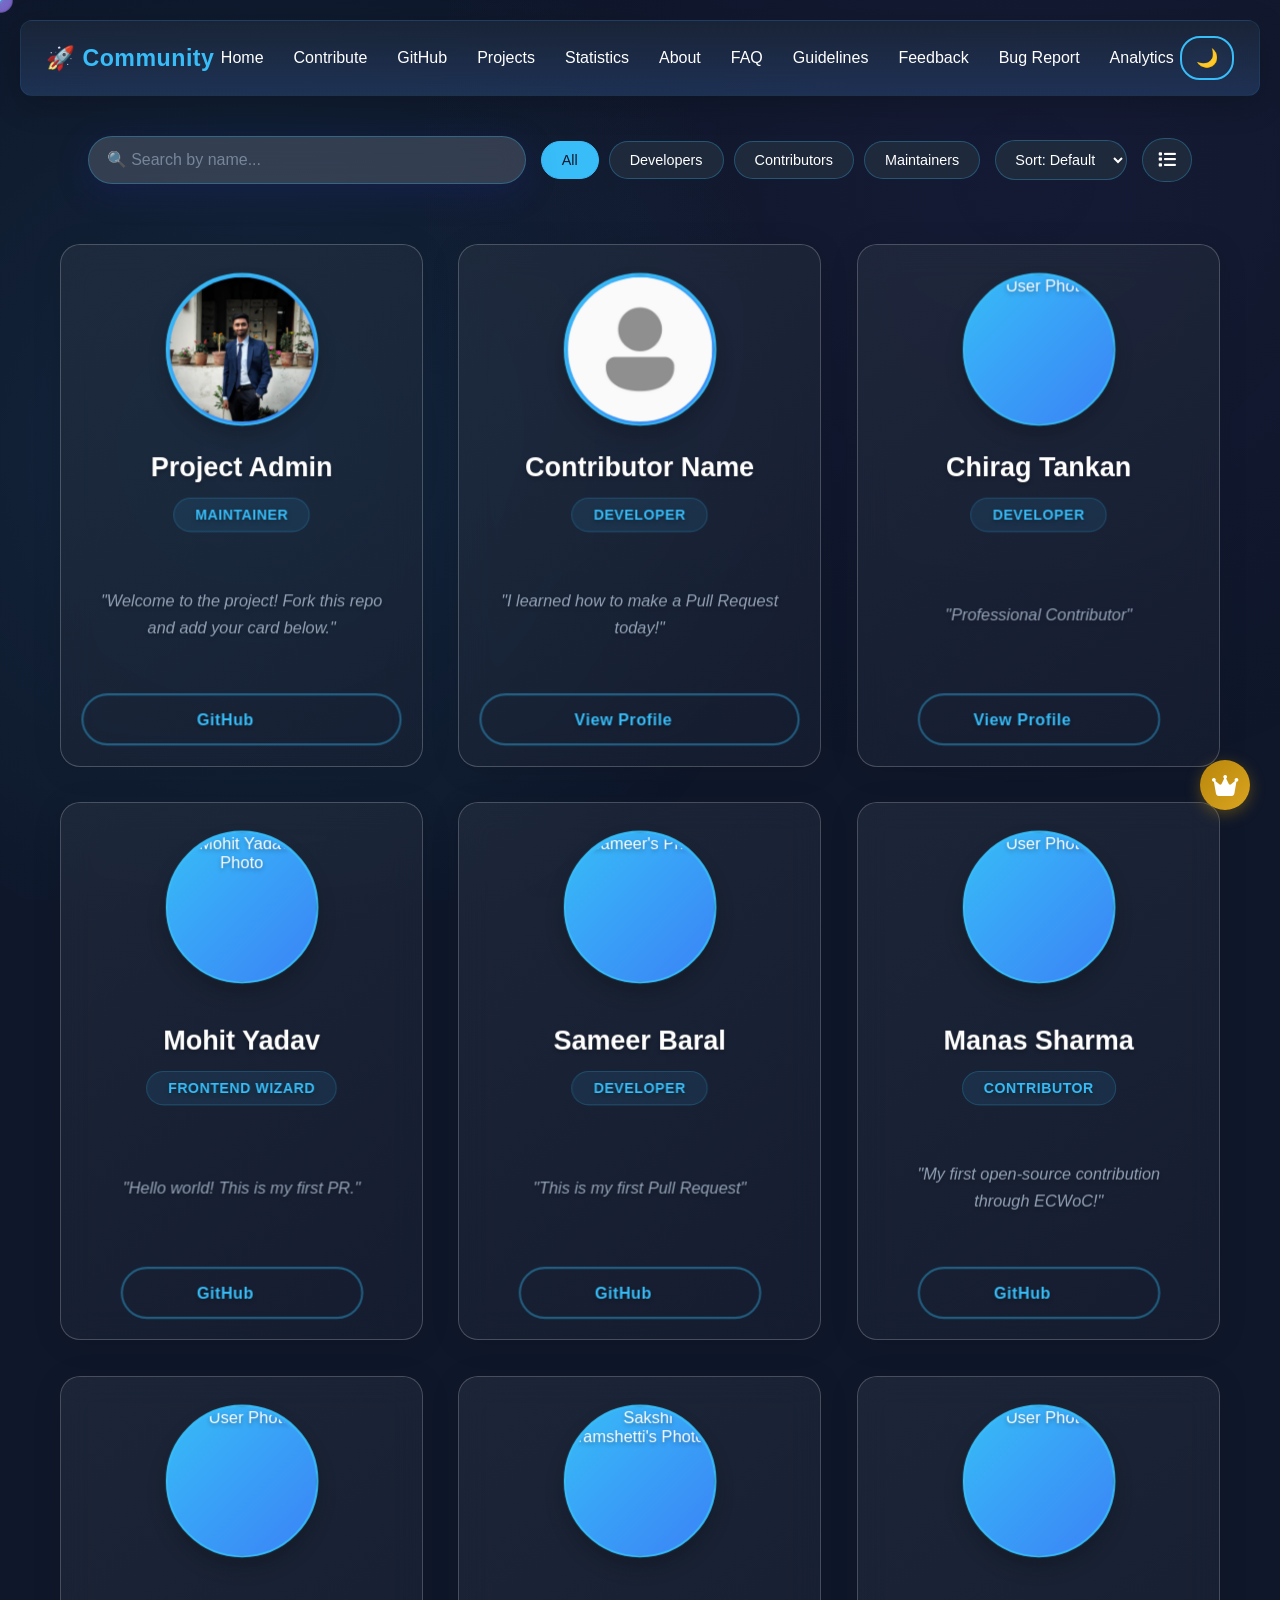
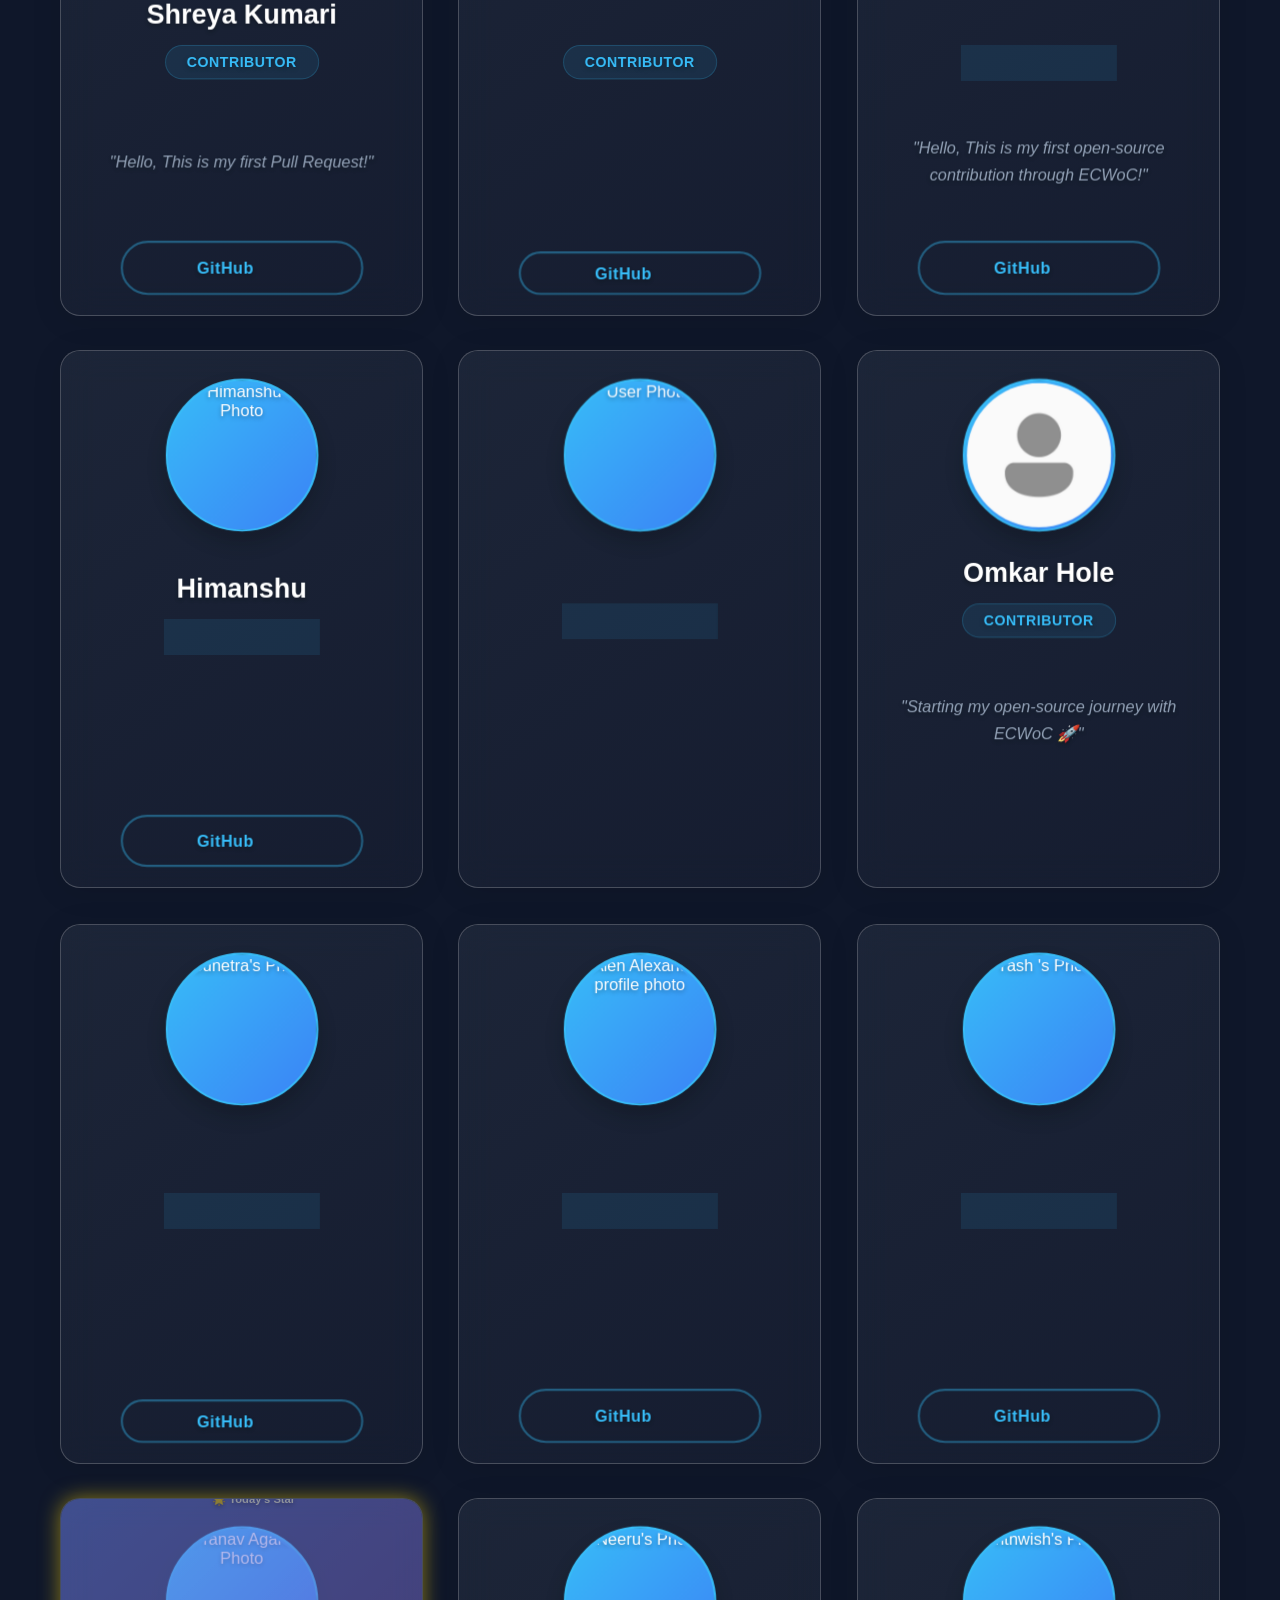
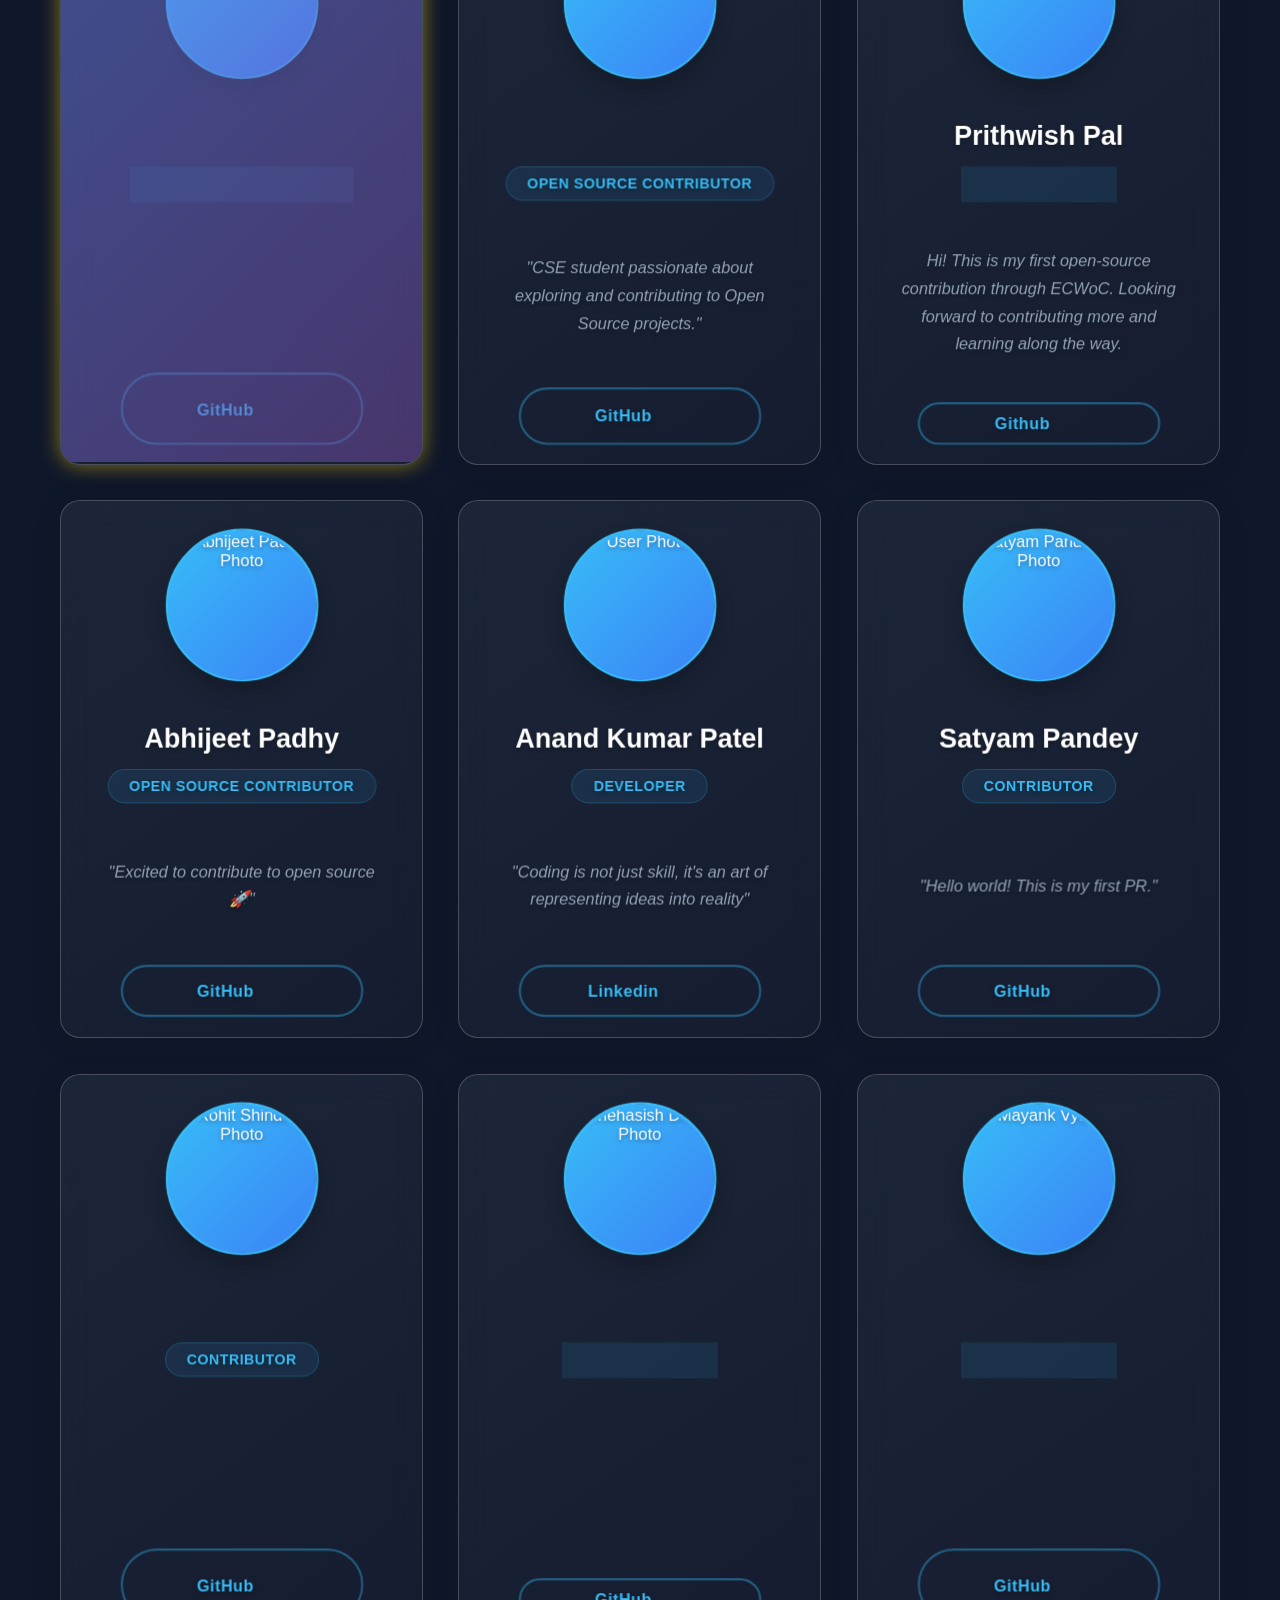
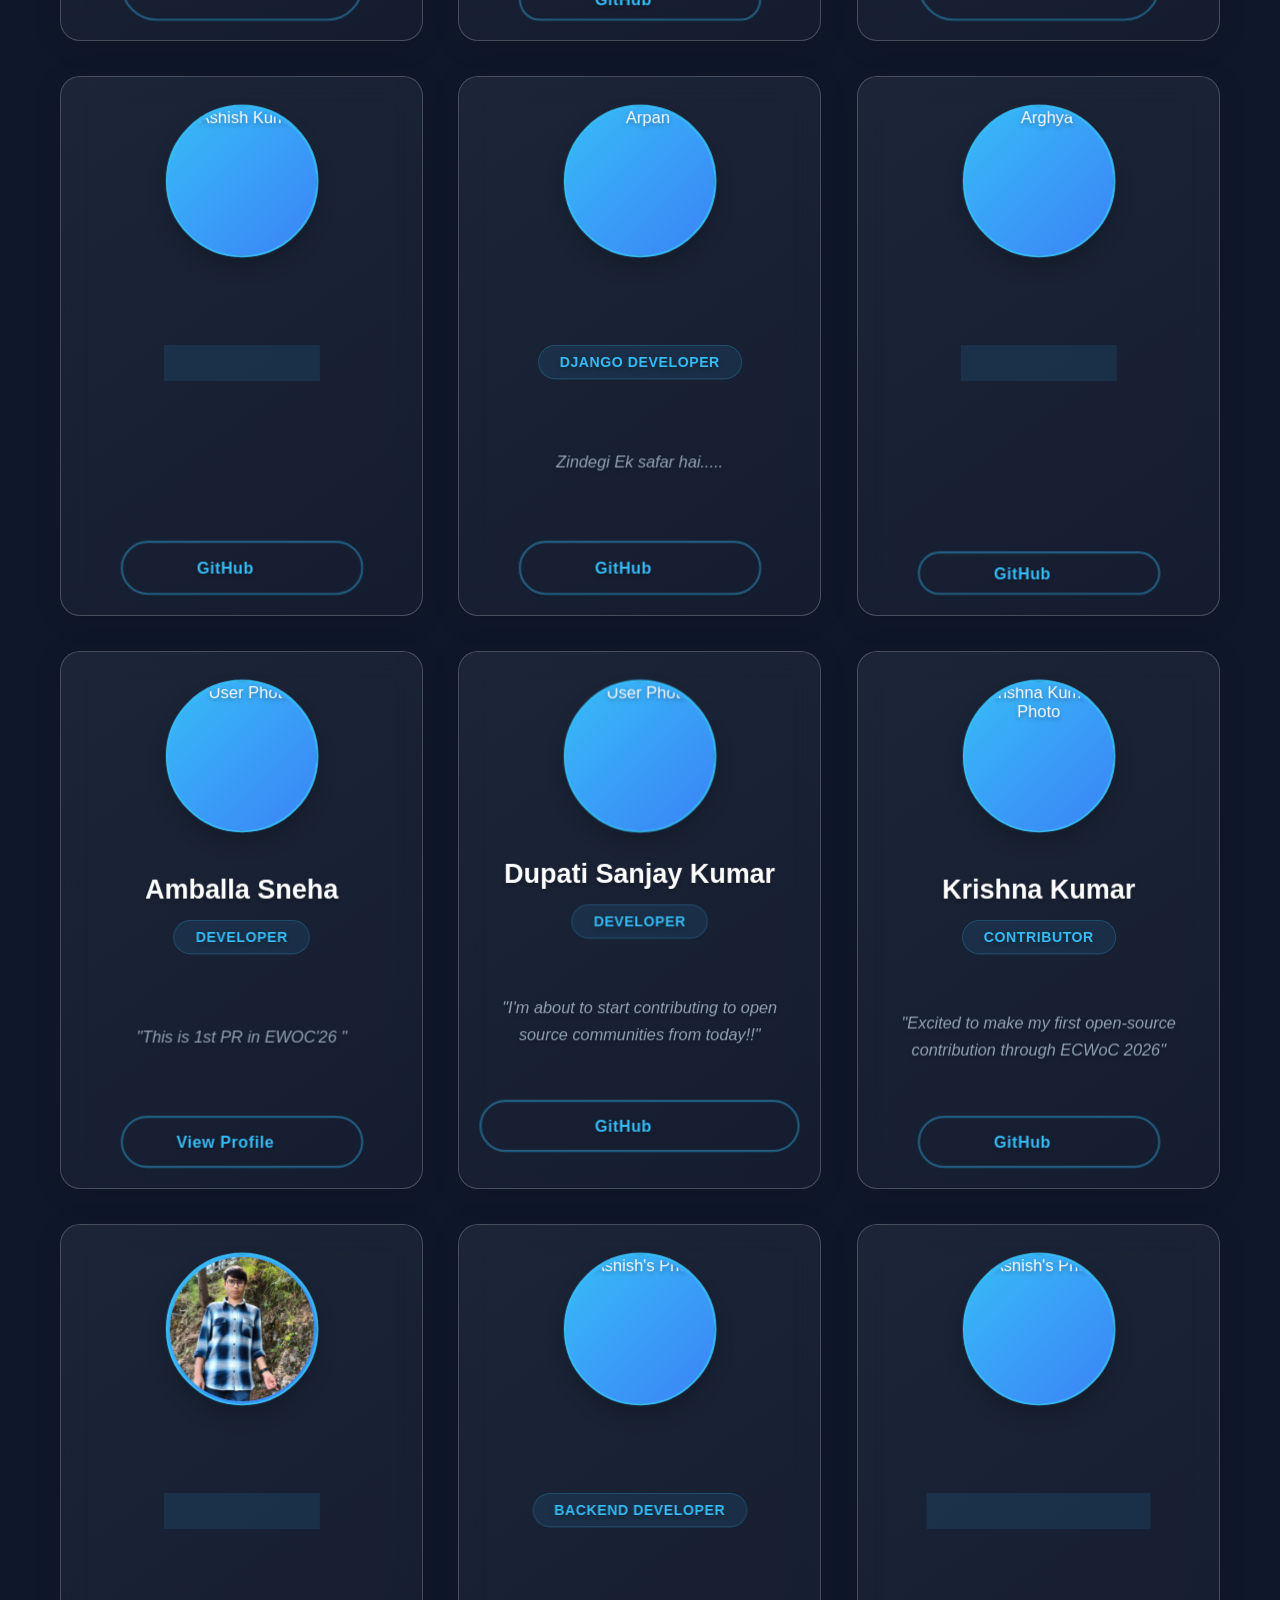
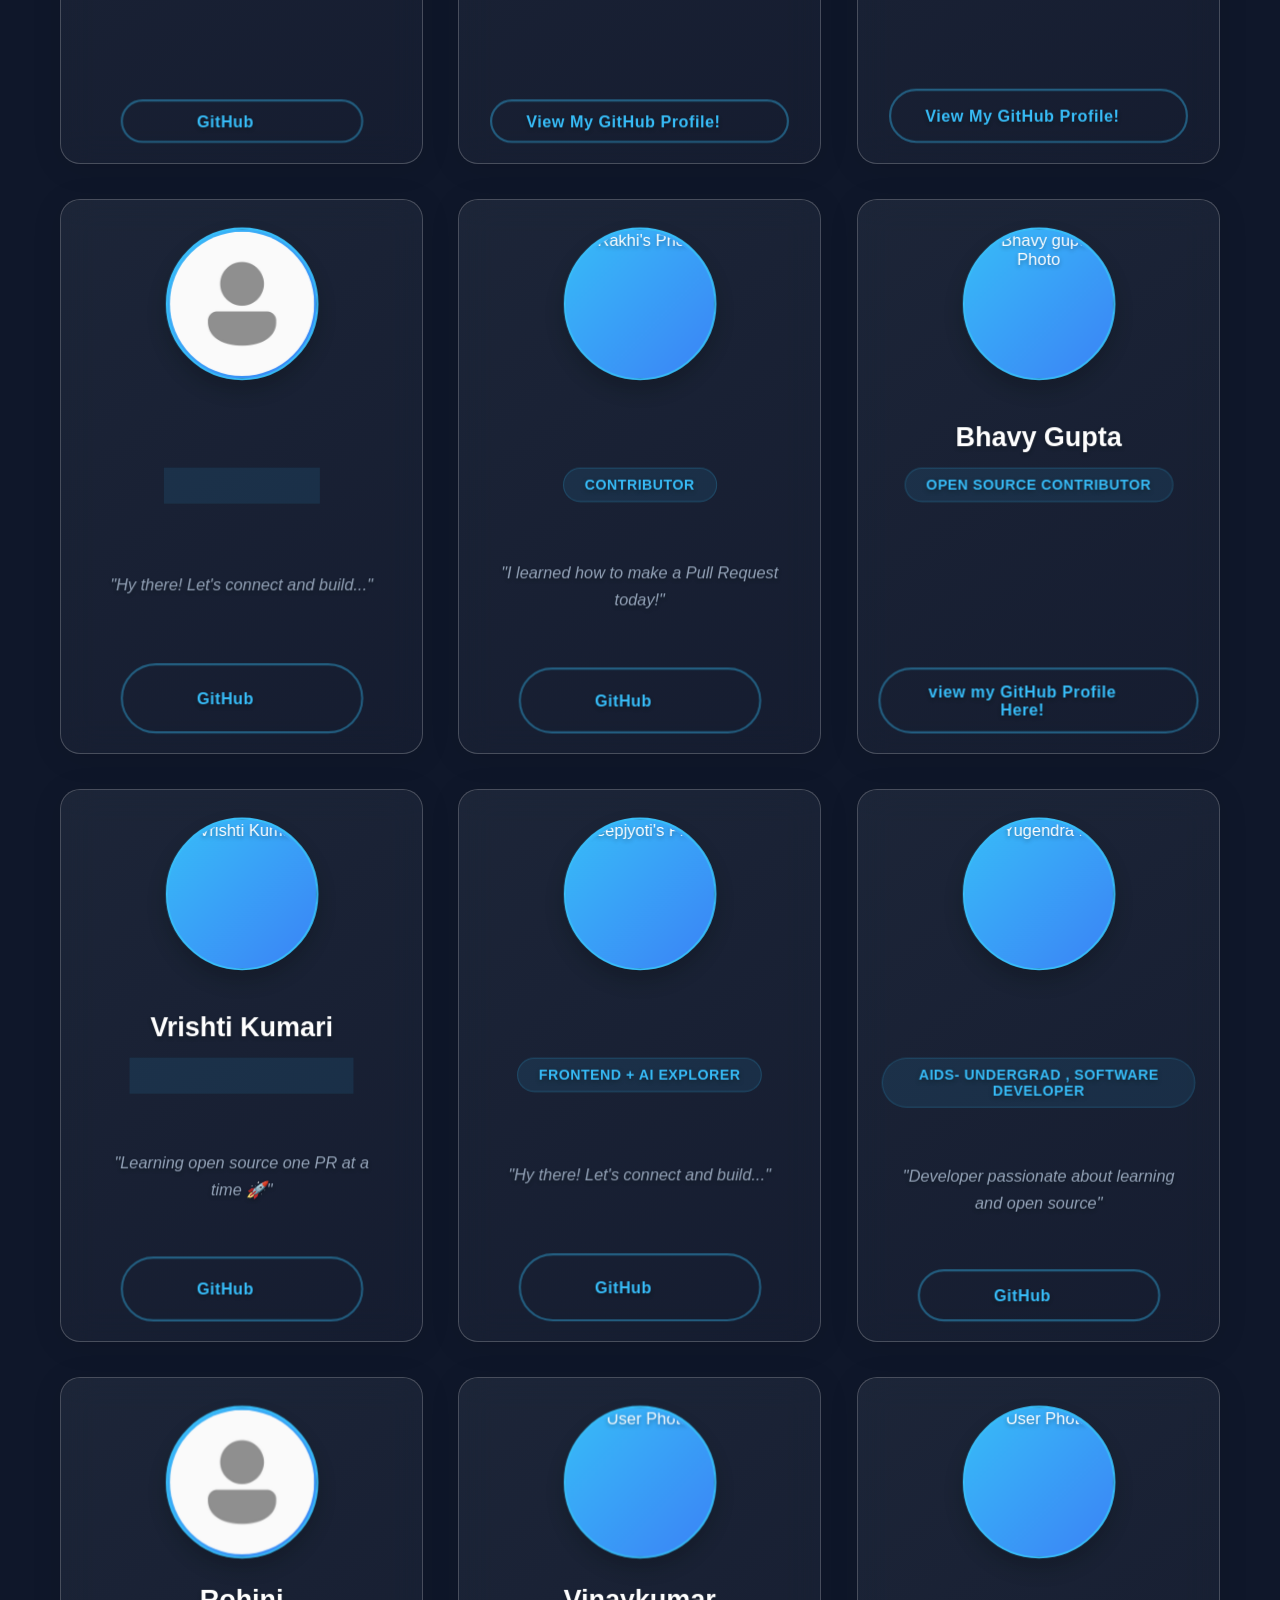
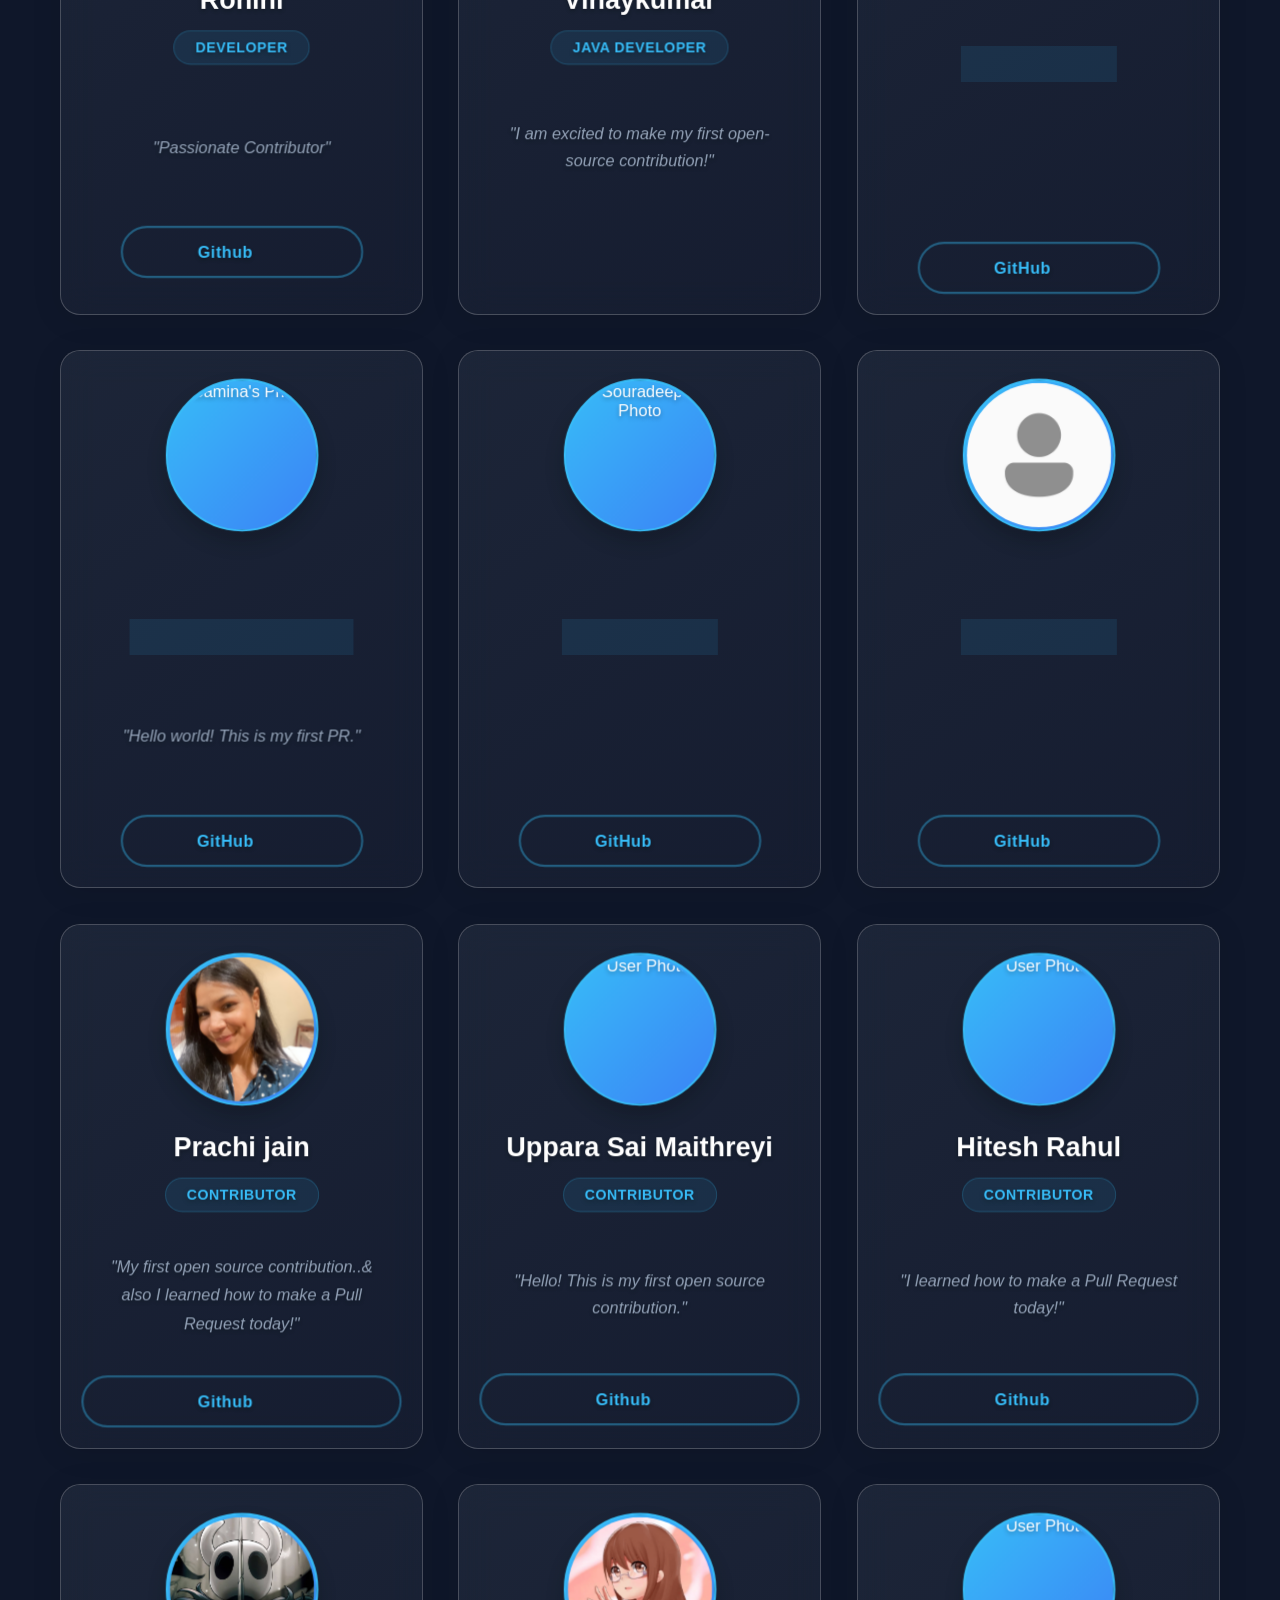
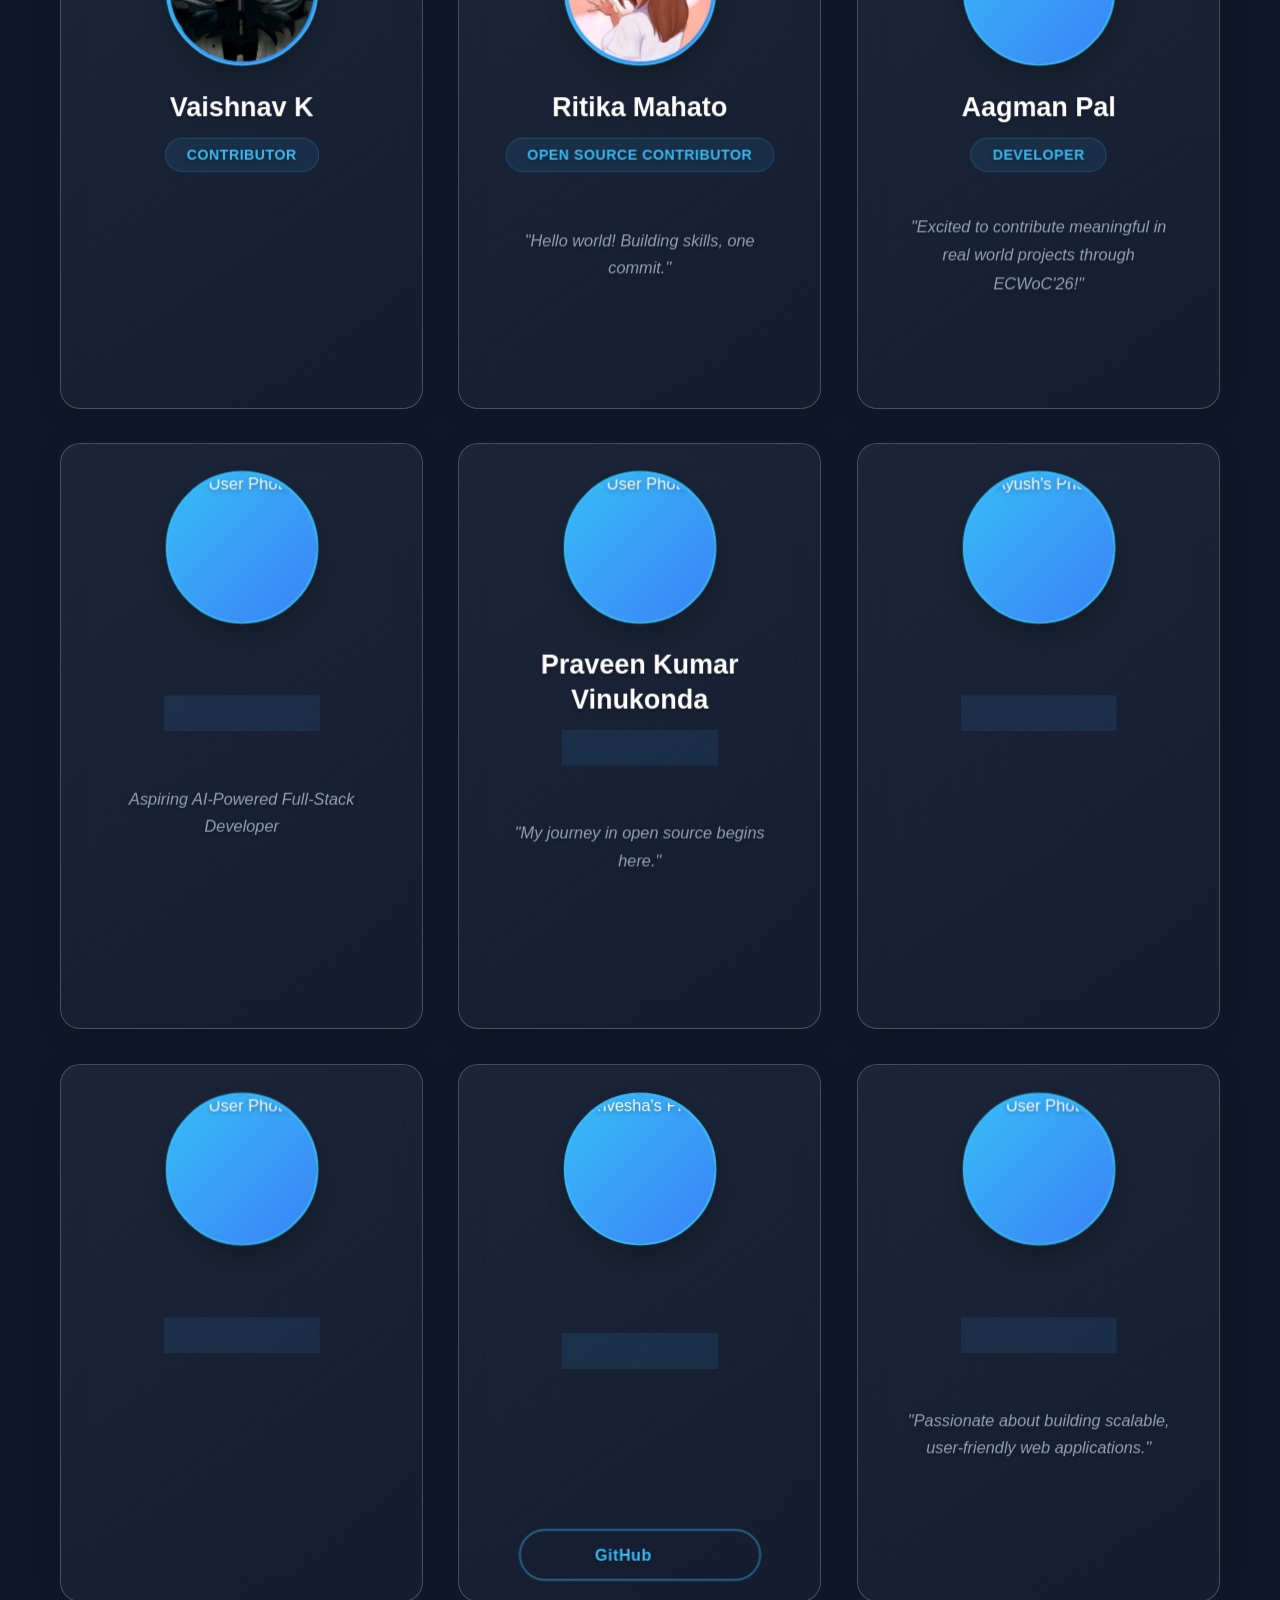
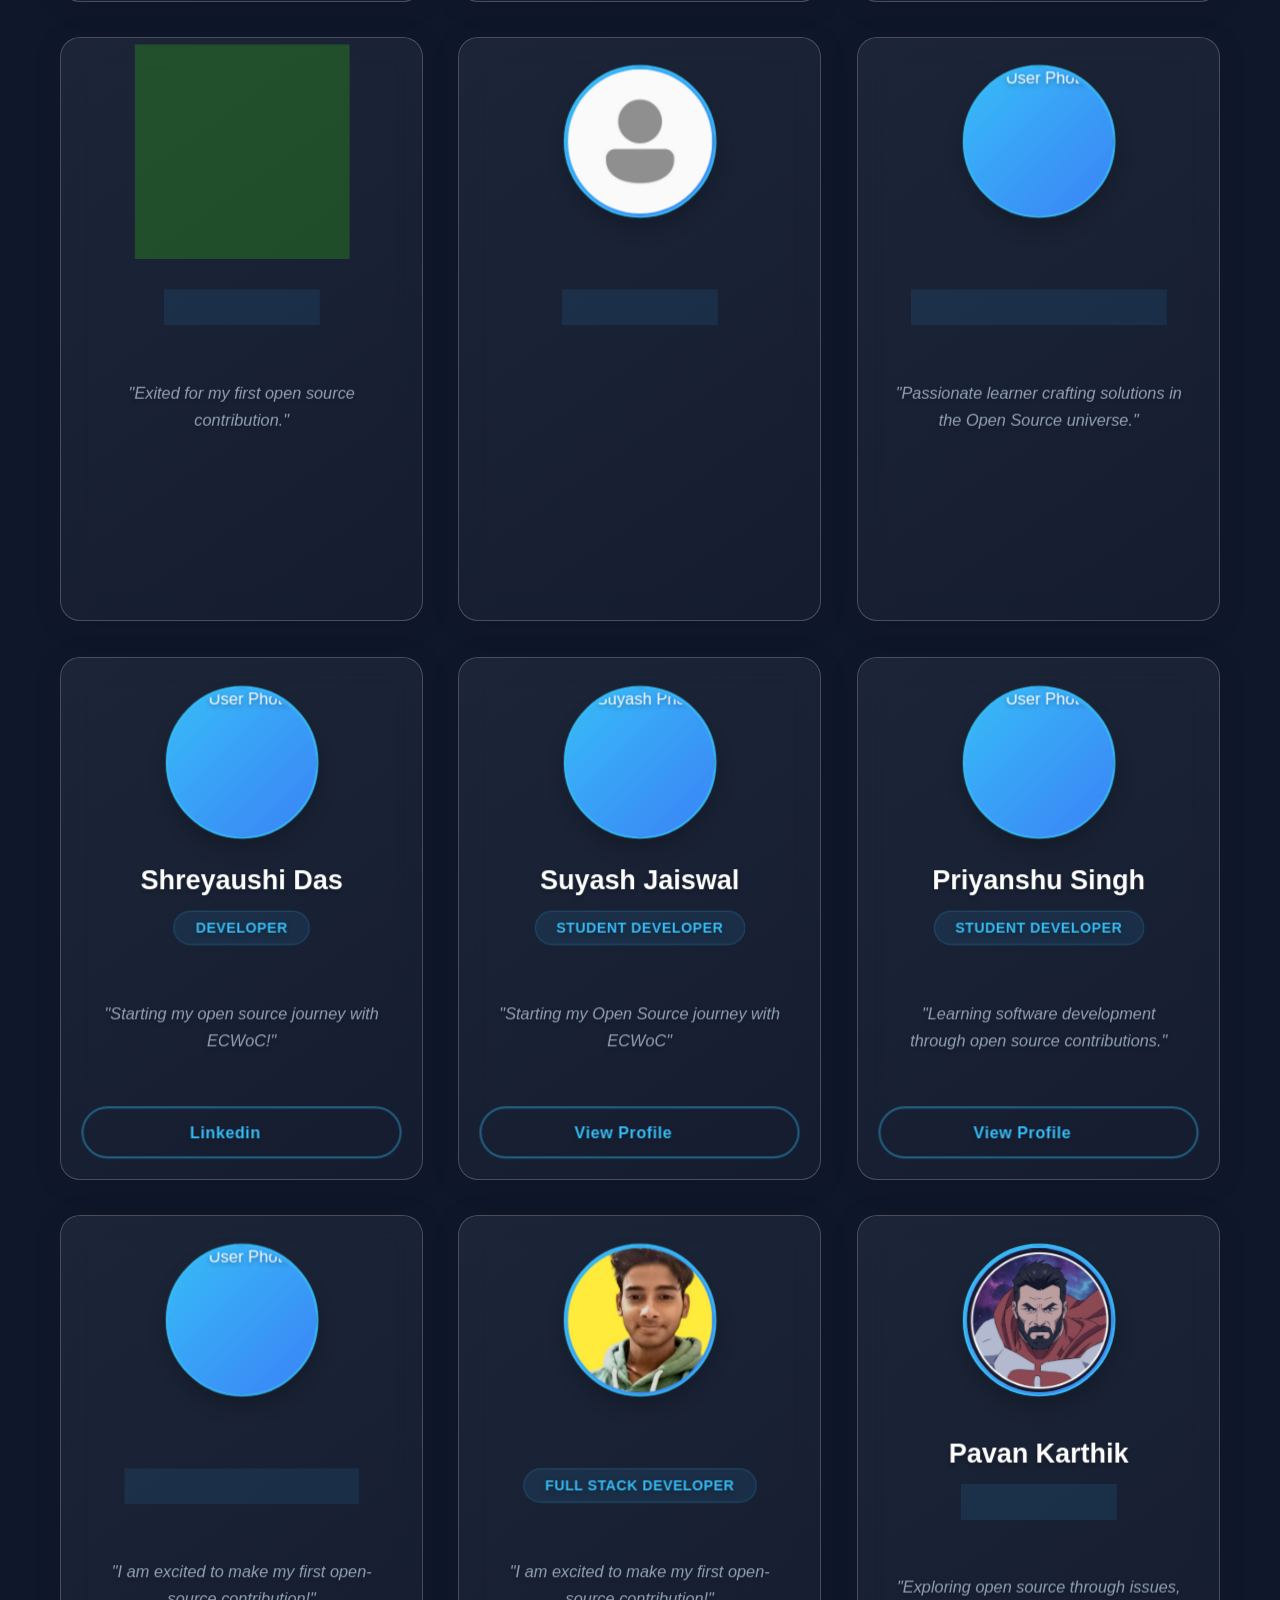
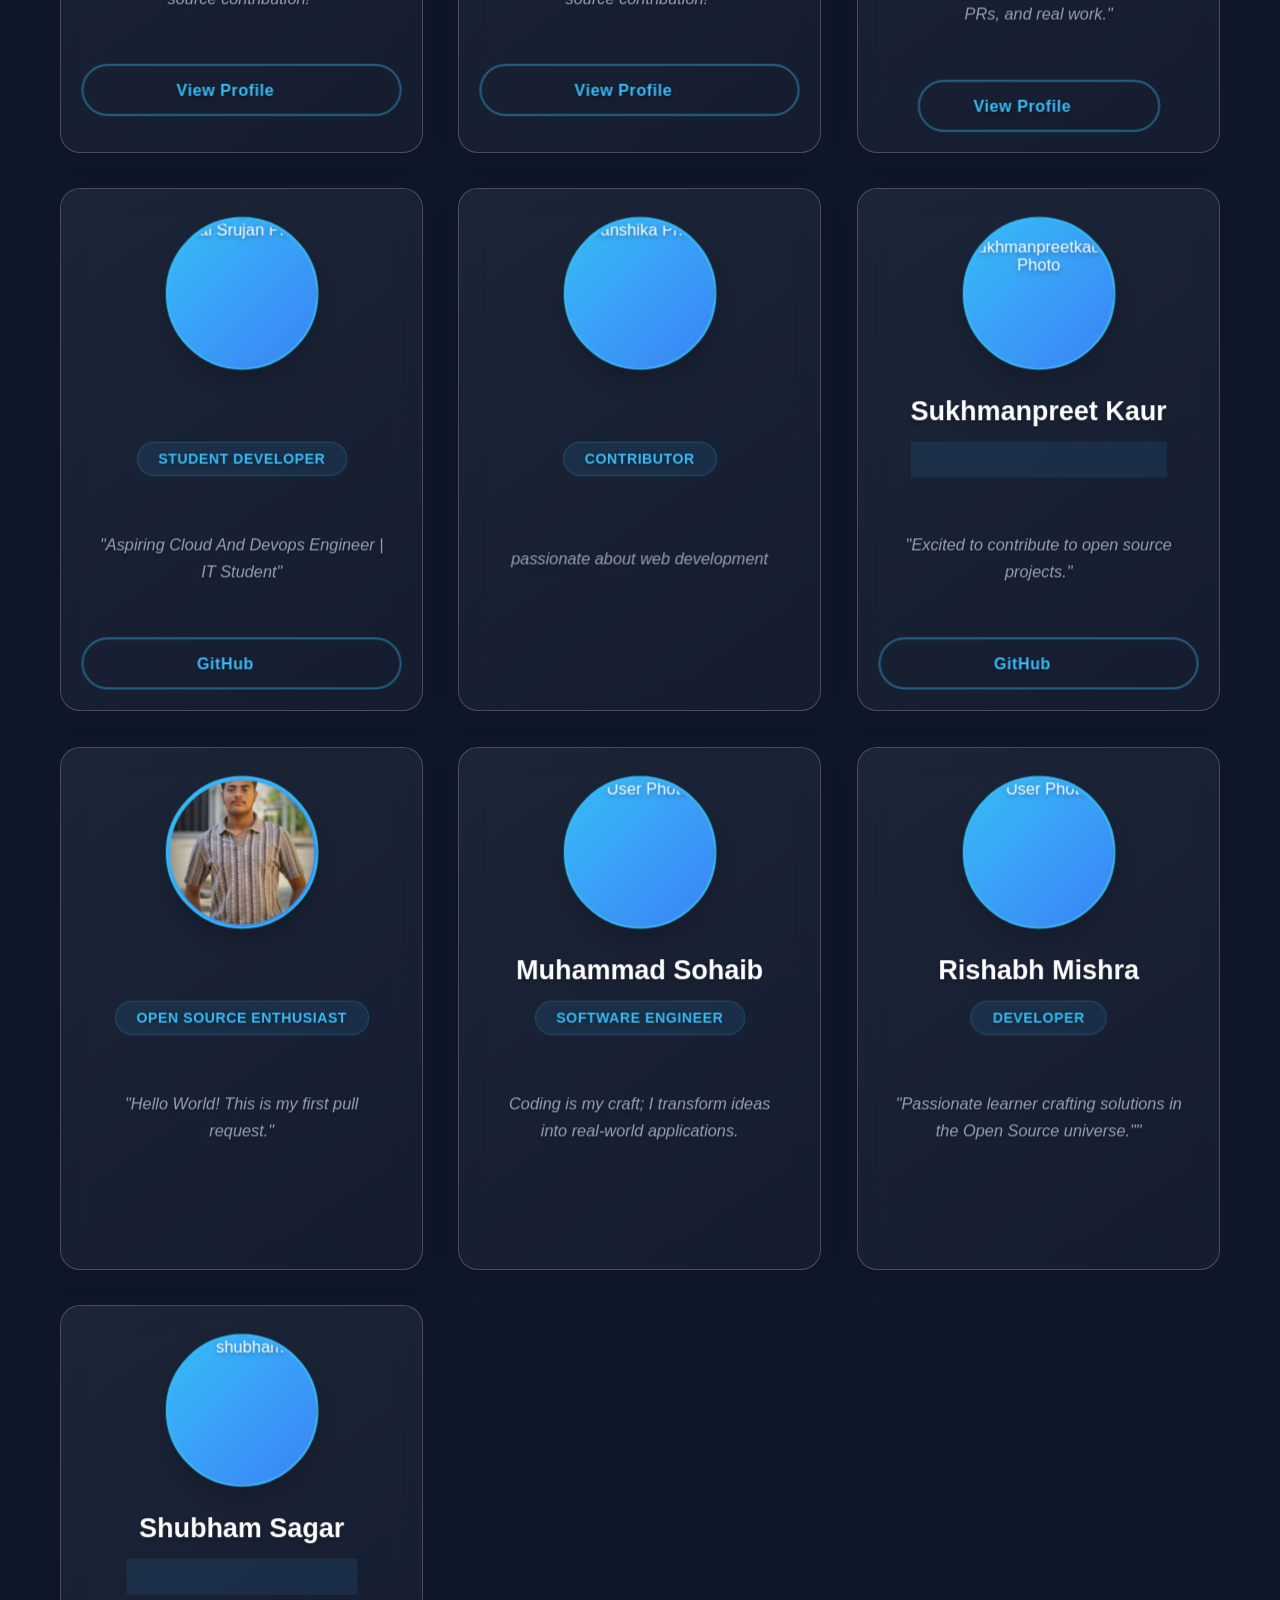
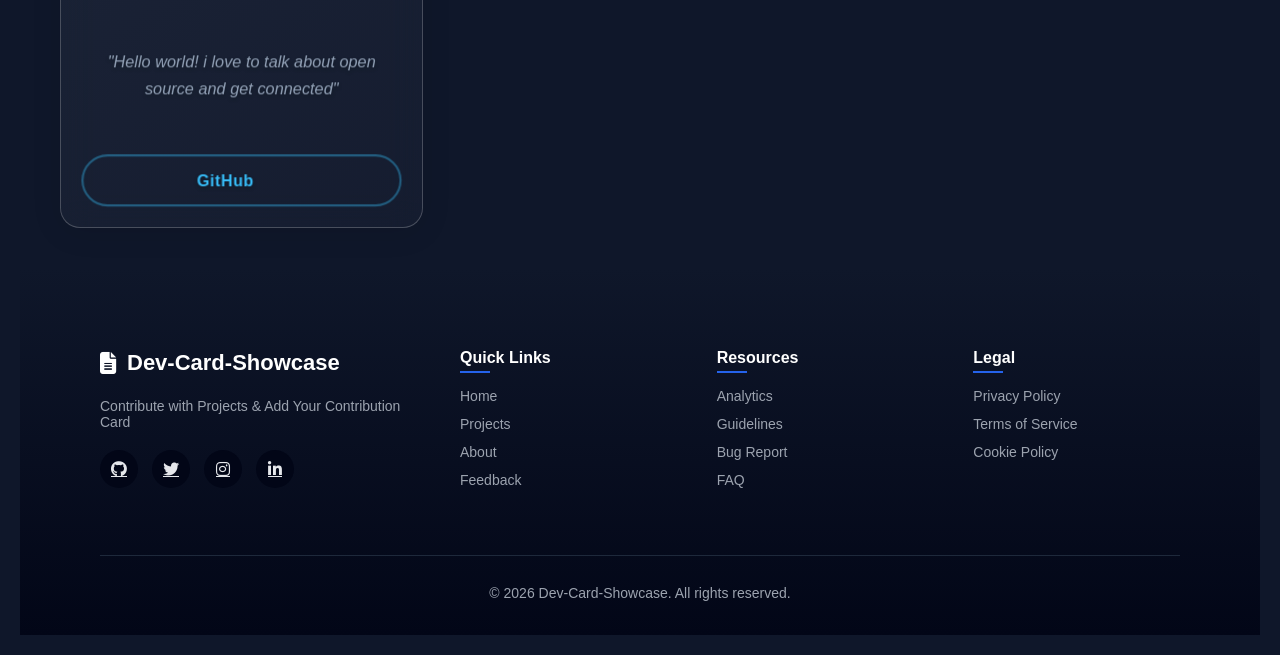
==== commit 81a47d87: "Merge pull request #944 from Tushar-sonawane06/main Footer Enhancement for All Pages" ====
--- a/index.html
+++ b/index.html
@@ -819,32 +819,62 @@
     
     <!-- FOOTER START -->
     <footer class="footer">
-        <div class="footer-social">
-            <p>Connect with us</p>
-            <div class="social-links">
-                <a href="https://www.instagram.com/jayantaghosh2004" target="_blank" rel="noopener noreferrer" aria-label="Instagram">
-                    <i class="fa-brands fa-instagram"></i>
-                </a>
-                <a href="https://www.facebook.com/" target="_blank" rel="noopener noreferrer" aria-label="Facebook">
-                    <i class="fa-brands fa-facebook"></i>
-                </a>
-                <a href="https://www.linkedin.com/in/jayantaghosh2004" target="_blank" rel="noopener noreferrer" aria-label="LinkedIn">
-                    <i class="fa-brands fa-linkedin"></i>
-                </a>
-                <a href="https://github.com/Jayanta2004" target="_blank" rel="noopener noreferrer" aria-label="GitHub">
-                    <i class="fa-brands fa-github"></i>
-                </a>
-                <a href="https://x.com/JayantaG2004" target="_blank" rel="noopener noreferrer" aria-label="Twitter">
-                    <i class="fa-brands fa-x-twitter"></i>
-                </a>
-            </div>
-        </div>
-        <p>© 2026 Community Hall of Fame</p>
-        <p>
-            Built with ❤️ by the Open Source Community ·
-            <a href="https://github.com/Jayanta2004" target="_blank">GitHub</a>
-        </p>
-    </footer>
+        <div class="footer-container">
+      
+          <!-- Brand Section -->
+          <div class="footer-brand">
+            <h3>
+              <i class="fa-solid fa-file-lines"></i>
+              Dev-Card-Showcase
+            </h3>
+            <p>Contribute with Projects & Add Your Contribution Card</p>
+      
+            <div class="footer-social-icons">
+              <a href="https://github.com/Jayanta2004"><i class="fa-brands fa-github"></i></a>
+              <a href="https://x.com/JayantaG2004"><i class="fa-brands fa-twitter"></i></a>
+              <a href="https://www.instagram.com/jayantaghosh2004"><i class="fa-brands fa-instagram"></i></a>
+              <a href="https://www.linkedin.com/in/jayantaghosh2004"><i class="fa-brands fa-linkedin-in"></i></a>
+            </div>
+          </div>
+      
+          <!-- Quick Links -->
+          <div class="footer-links">
+            <h4>Quick Links</h4>
+            <ul>
+              <li><a href="#">Home</a></li>
+              <li><a href="projects.html">Projects</a></li>
+              <li><a href="about.html">About</a></li>
+              <li><a href="feedback.html">Feedback</a></li>
+            </ul>
+          </div>
+      
+          <!-- Resources -->
+          <div class="footer-links">
+            <h4>Resources</h4>
+            <ul>
+              <li><a href="analytics.html">Analytics</a></li>
+              <li><a href="guidelines.html">Guidelines</a></li>
+              <li><a href="bug-report.html">Bug Report</a></li>
+              <li><a href="faq.html">FAQ</a></li>
+            </ul>
+          </div>
+      
+          <!-- Legal -->
+          <div class="footer-links">
+            <h4>Legal</h4>
+            <ul>
+              <li><a href="#">Privacy Policy</a></li>
+              <li><a href="#">Terms of Service</a></li>
+              <li><a href="#">Cookie Policy</a></li>
+            </ul>
+          </div>
+      
+        </div>
+      
+        <div class="footer-bottom">
+          <p>© 2026 Dev-Card-Showcase. All rights reserved.</p>
+        </div>
+      </footer>
     <!-- FOOTER END -->
 
     <!-- Scroll to Top Button -->
--- a/style.css
+++ b/style.css
@@ -8,7 +8,7 @@
     --bg-card: #1e293b;
     --bg-navbar: rgba(30, 41, 59, 0.9);
     --bg-footer: rgba(30, 41, 59, 0.8);
-    --bg-stats: rgba(30, 41, 59, 0.8);
+    --bg-stats: rgba(58, 86, 130, 0.8);
 
     /* Text Colors */
     --text-primary: #ffffff;
@@ -1955,65 +1955,167 @@
 /* =========================================
    FOOTER
    ========================================= */
-.footer {
-    margin-top: 80px;
-    padding: 40px 20px;
+   .footer {
+    background: linear-gradient(180deg, #0f172a, #020617);
+    color: #e5e7eb;
+    padding: 60px 80px 20px;
+    font-family: "Inter", sans-serif;
+  }
+  
+  .footer-container {
+    display: grid;
+    grid-template-columns: 1.5fr 1fr 1fr 1fr;
+    gap: 50px;
+  }
+  
+  .footer-brand h3 {
+    font-size: 22px;
+    font-weight: 700;
+    display: flex;
+    align-items: center;
+    gap: 10px;
+    color: #ffffff;
+  }
+  
+  .footer-brand p {
+    margin: 12px 0 20px;
+    color: #9ca3af;
+    font-size: 14px;
+  }
+  
+  .footer-social-icons {
+    display: flex;
+    gap: 14px;
+  }
+  
+  .footer-social-icons a {
+    width: 38px;
+    height: 38px;
+    border-radius: 50%;
+    background: #020617;
+    display: flex;
+    align-items: center;
+    justify-content: center;
+    color: #e5e7eb;
+    transition: all 0.3s ease;
+  }
+  
+  .footer-social-icons a:hover {
+    background: #2563eb;
+    color: #ffffff;
+  }
+  
+  .footer-links h4 {
+    font-size: 16px;
+    margin-bottom: 14px;
+    position: relative;
+    color: #ffffff;
+  }
+  
+  .footer-links h4::after {
+    content: "";
+    width: 30px;
+    height: 2px;
+    background: #2563eb;
+    position: absolute;
+    left: 0;
+    bottom: -6px;
+  }
+  
+  .footer-links ul {
+    list-style: none;
+    padding: 0;
+    margin-top: 20px;
+  }
+  
+  .footer-links ul li {
+    margin-bottom: 10px;
+  }
+  
+  .footer-links ul li a {
+    text-decoration: none;
+    color: #9ca3af;
+    font-size: 14px;
+    transition: color 0.3s ease;
+  }
+  
+  .footer-links ul li a:hover {
+    color: #ffffff;
+  }
+  
+  .footer-bottom {
+    border-top: 1px solid #1e293b;
+    margin-top: 50px;
+    padding-top: 15px;
     text-align: center;
-    background: var(--bg-footer);
-    border-top: 1px solid var(--border-primary);
-    border-radius: 20px 20px 0 0;
-    max-width: 1400px;
-    margin-left: auto;
-    margin-right: auto;
-    position: relative;
-    overflow: hidden;
-    backdrop-filter: blur(10px);
-    transition: border-color 0.3s ease, background-color 0.3s ease;
-}
-
-.footer:hover {
-    border-color: var(--primary-color);
-}
-
-.footer::before {
-    content: '';
-    position: absolute;
-    top: 0;
-    left: 0;
-    right: 0;
-    height: 3px;
-    background: var(--gradient-primary);
-}
-
-.footer p {
-    margin: 15px 0;
-    color: var(--text-secondary);
-    font-size: 1rem;
-    font-weight: 500;
-    transition: color 0.3s ease;
-}
-
-.footer a {
-    color: var(--primary-color);
-    text-decoration: none;
-    font-weight: 700;
-    transition: all 0.3s ease;
-    padding: 2px 5px;
-    border-radius: 4px;
-}
-
-.footer a:hover {
-    color: white;
-    background: var(--primary-color);
-    transform: translateY(-2px);
-    text-decoration: none;
-}
-
-.footer a:focus-visible {
-    outline: 2px solid var(--primary-color);
-    outline-offset: 2px;
-    border-radius: 2px;
-}
+    font-size: 14px;
+    color: #9ca3af;
+  }
+  
+  /* Responsive */
+  @media (max-width: 900px) {
+    .footer-container {
+      grid-template-columns: 1fr 1fr;
+    }
+  }
+  
+  @media (max-width: 600px) {
+    .footer {
+      padding: 50px 30px;
+    }
+  
+    .footer-container {
+      grid-template-columns: 1fr;
+    }
+  }
+
+  /* =========================
+   LIGHT MODE FOOTER STYLES
+   ========================= */
+
+body[data-theme="light"] .footer {
+    background: linear-gradient(180deg, #f8fafc, #e5e7eb);
+    color: #1f2933;
+  }
+  
+  body[data-theme="light"] .footer-brand h3 {
+    color: #111827;
+  }
+  
+  body[data-theme="light"] .footer-brand p {
+    color: #4b5563;
+  }
+  
+  body[data-theme="light"] .footer-social-icons a {
+    background: #e5e7eb;
+    color: #1f2933;
+  }
+  
+  body[data-theme="light"] .footer-social-icons a:hover {
+    background: #2563eb;
+    color: #ffffff;
+  }
+  
+  body[data-theme="light"] .footer-links h4 {
+    color: #111827;
+  }
+  
+  body[data-theme="light"] .footer-links h4::after {
+    background: #2563eb;
+  }
+  
+  body[data-theme="light"] .footer-links ul li a {
+    color: #4b5563;
+  }
+  
+  body[data-theme="light"] .footer-links ul li a:hover {
+    color: #111827;
+  }
+  
+  body[data-theme="light"] .footer-bottom {
+    border-top: 1px solid #d1d5db;
+    color: #4b5563;
+  }
 
 /* =========================================
    CIRCLE CURSOR EFFECT
@@ -4295,7 +4397,8 @@
     border-radius: 20px;
     box-shadow: 0 25px 50px rgba(0, 0, 0, 0.3);
     animation: modalSlideUp 0.4s ease-out;
-    overflow: hidden;
+    max-height: calc(100vh - 60px);
+    overflow-y: auto;
 }
 
 /* Dark theme modal */
@@ -4310,6 +4413,7 @@
 .modal-header {
     background: linear-gradient(135deg, #667eea 0%, #764ba2 100%);
     padding: 25px 30px;
+    padding-top: 5px;
     text-align: center;
     position: relative;
 }
@@ -4415,6 +4519,10 @@
     box-shadow: 0 10px 30px rgba(102, 126, 234, 0.3);
     border: none;
     margin: 0;
+
+    p{
+        margin: 0px;
+    }
 }
 
 #spotlightCard .card-img {
@@ -4754,3 +4862,6 @@
 .toast-warning {
     background: linear-gradient(135deg, #ff9800 0%, #f57c00 100%) !important;
 }
+
+
+
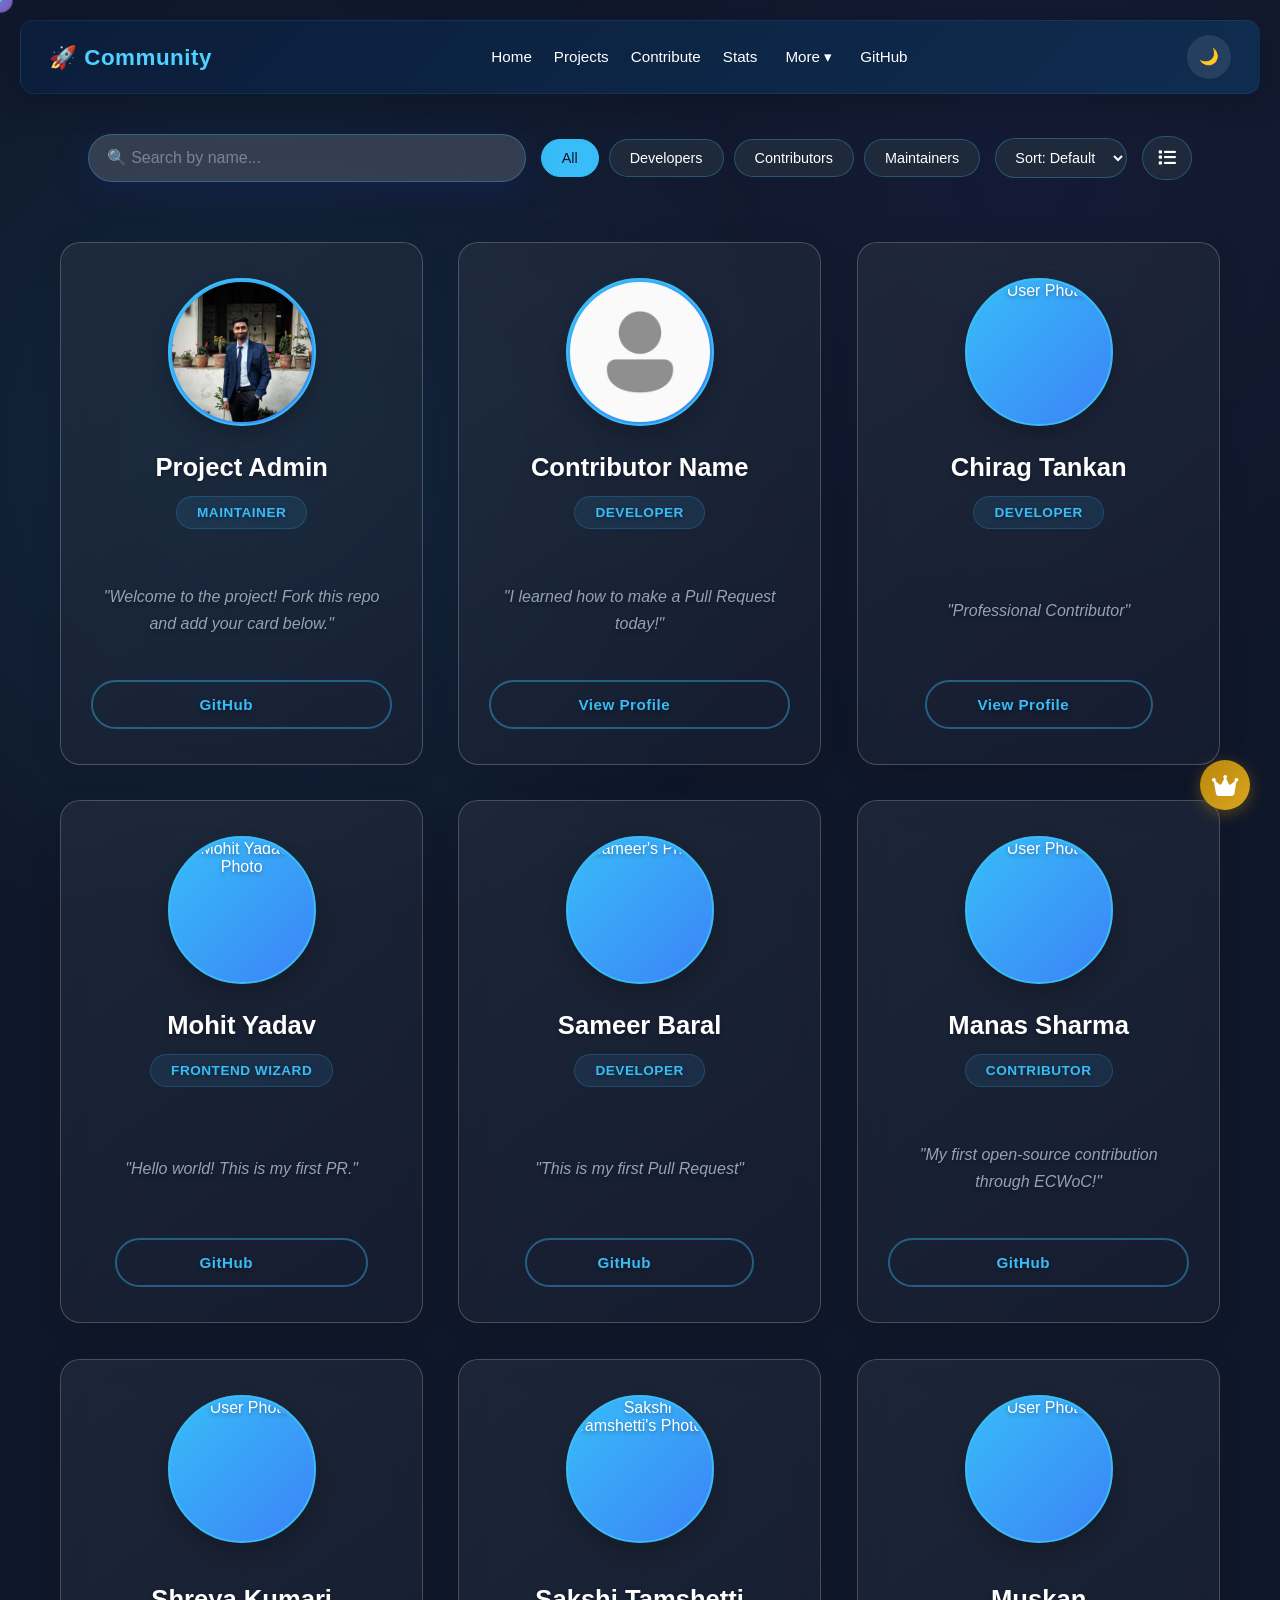
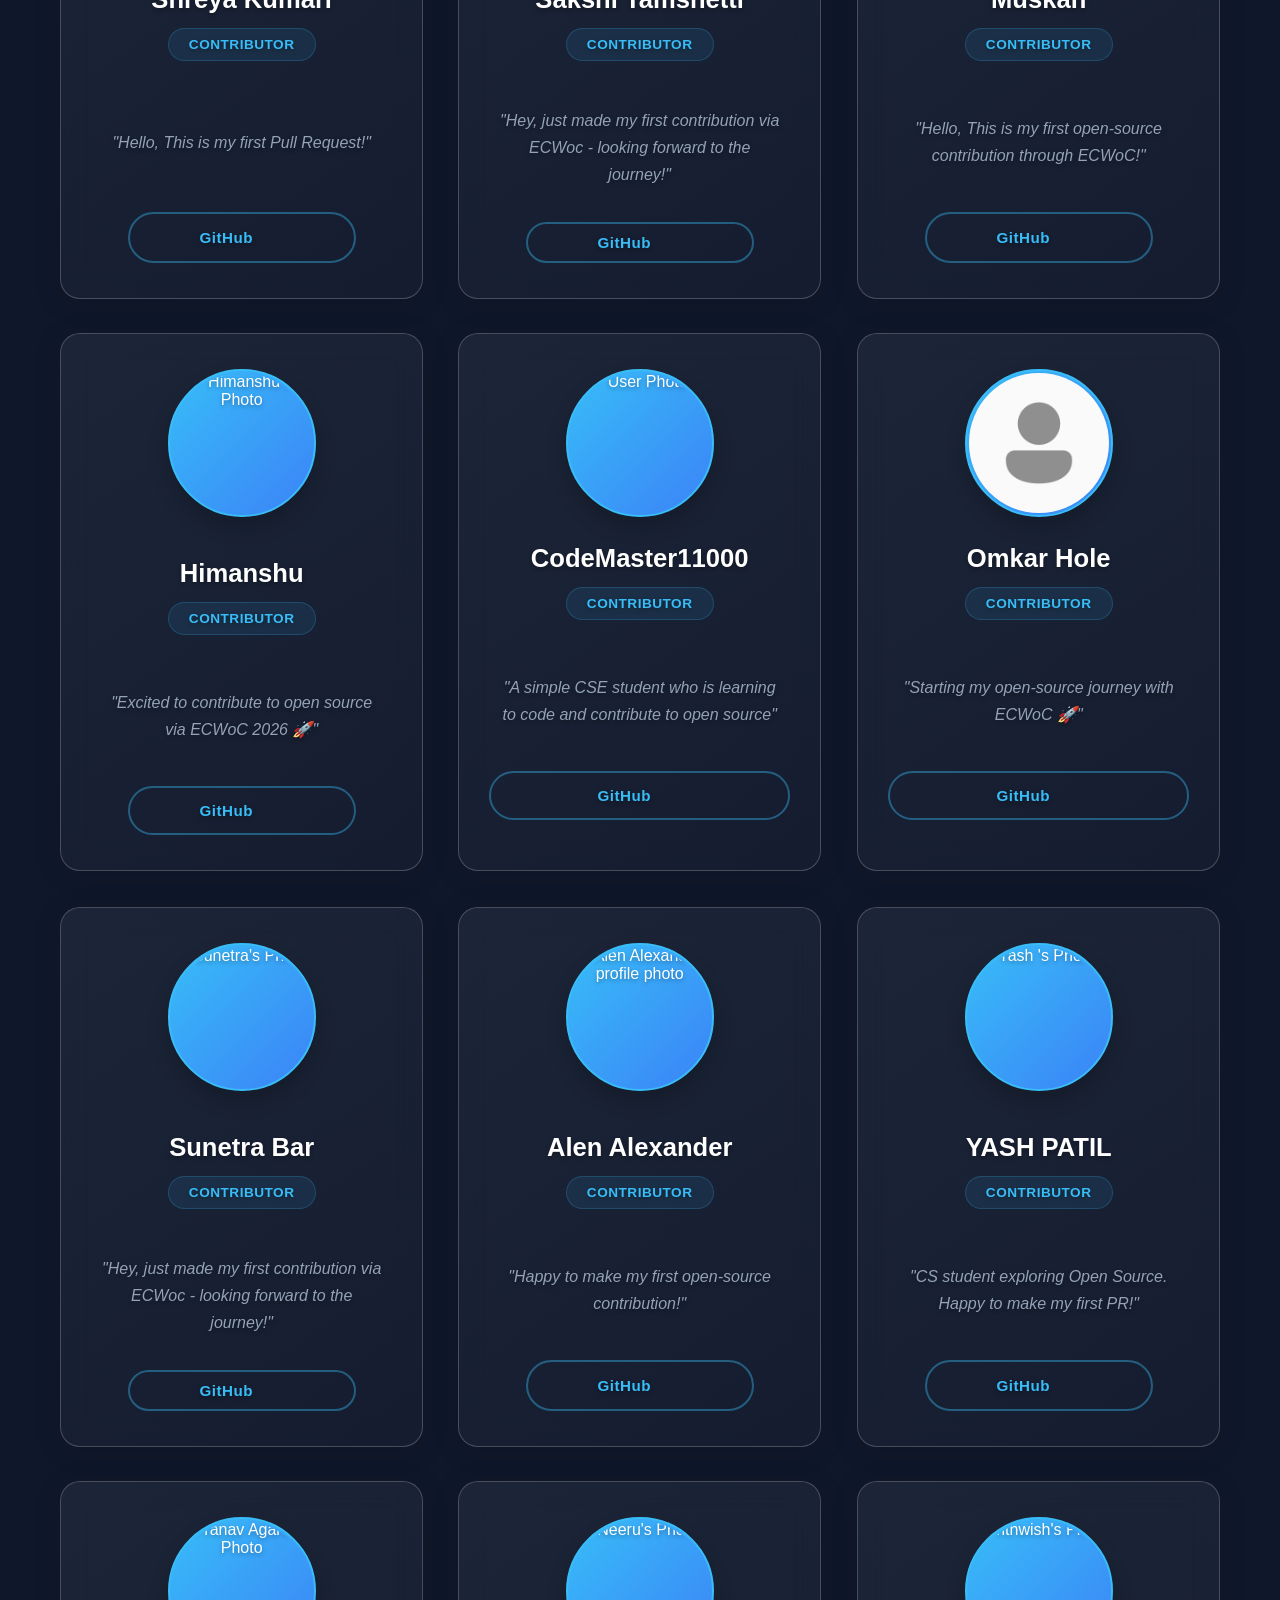
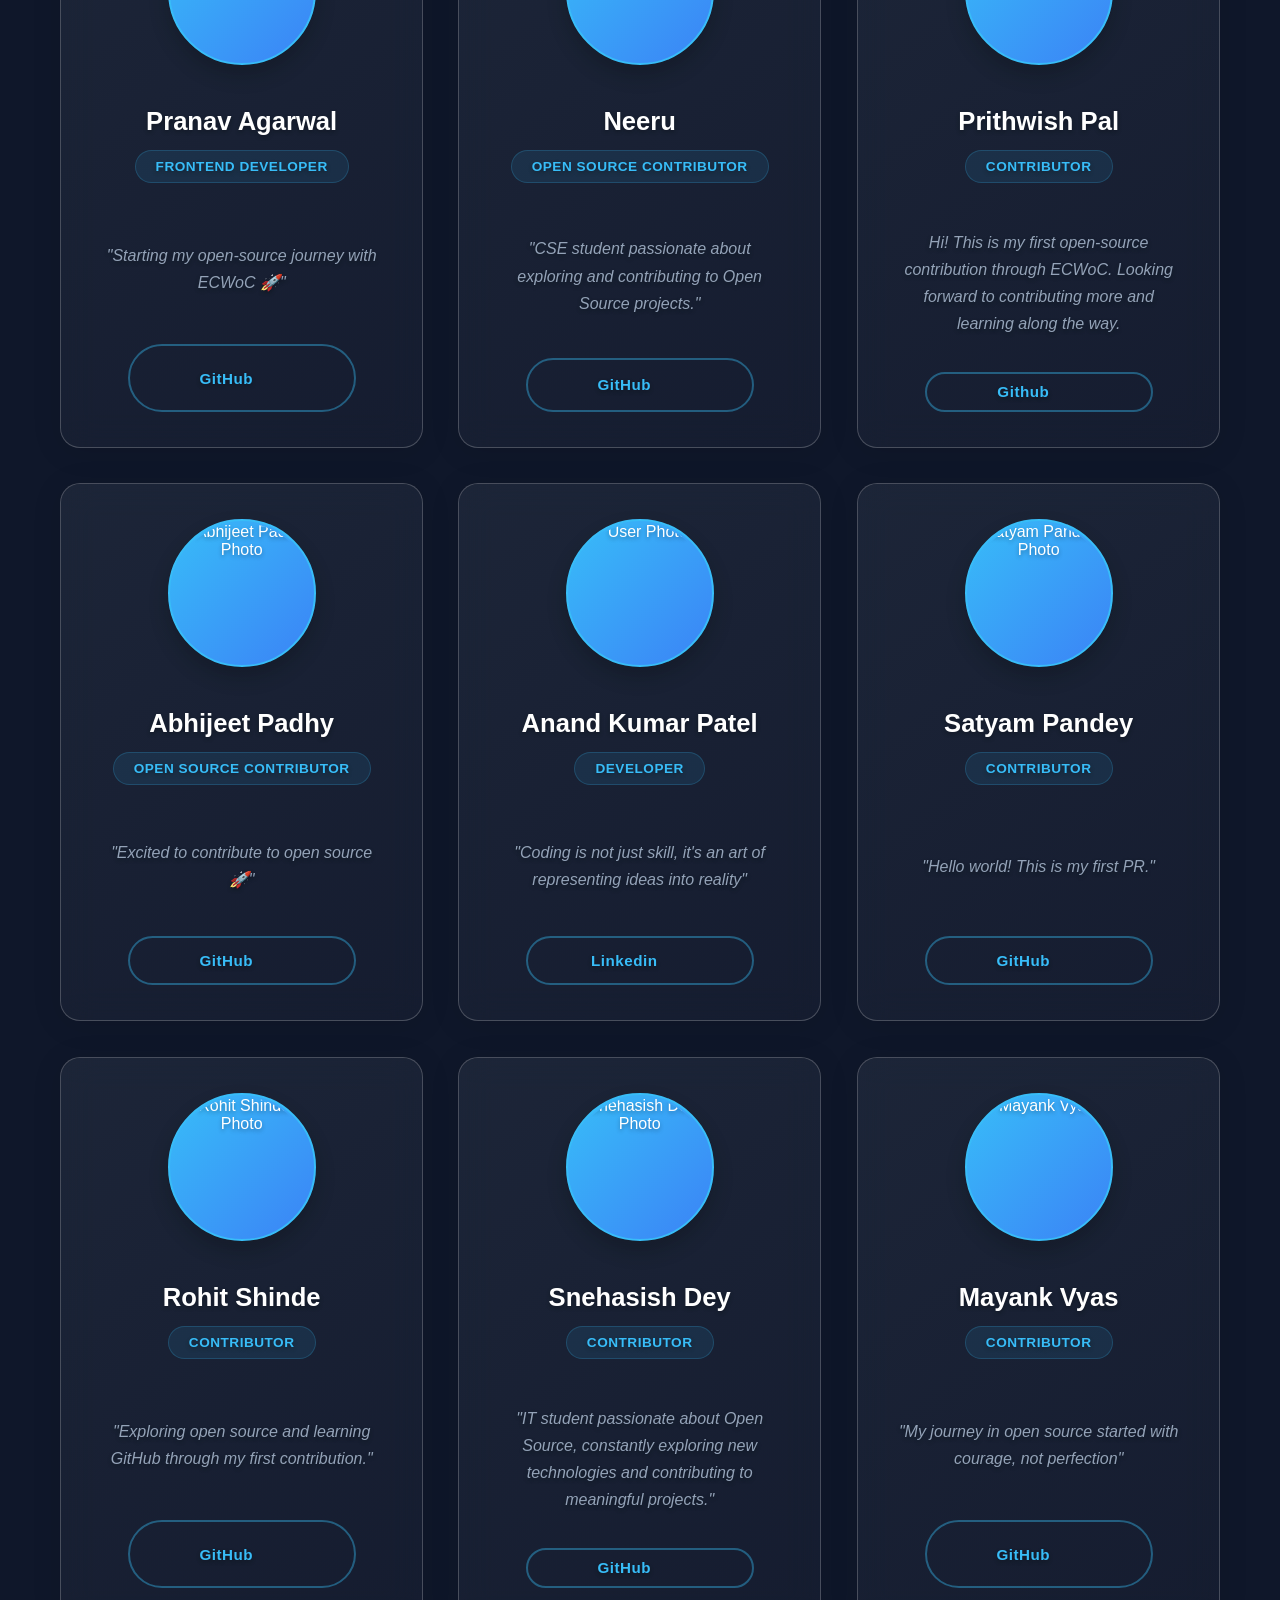
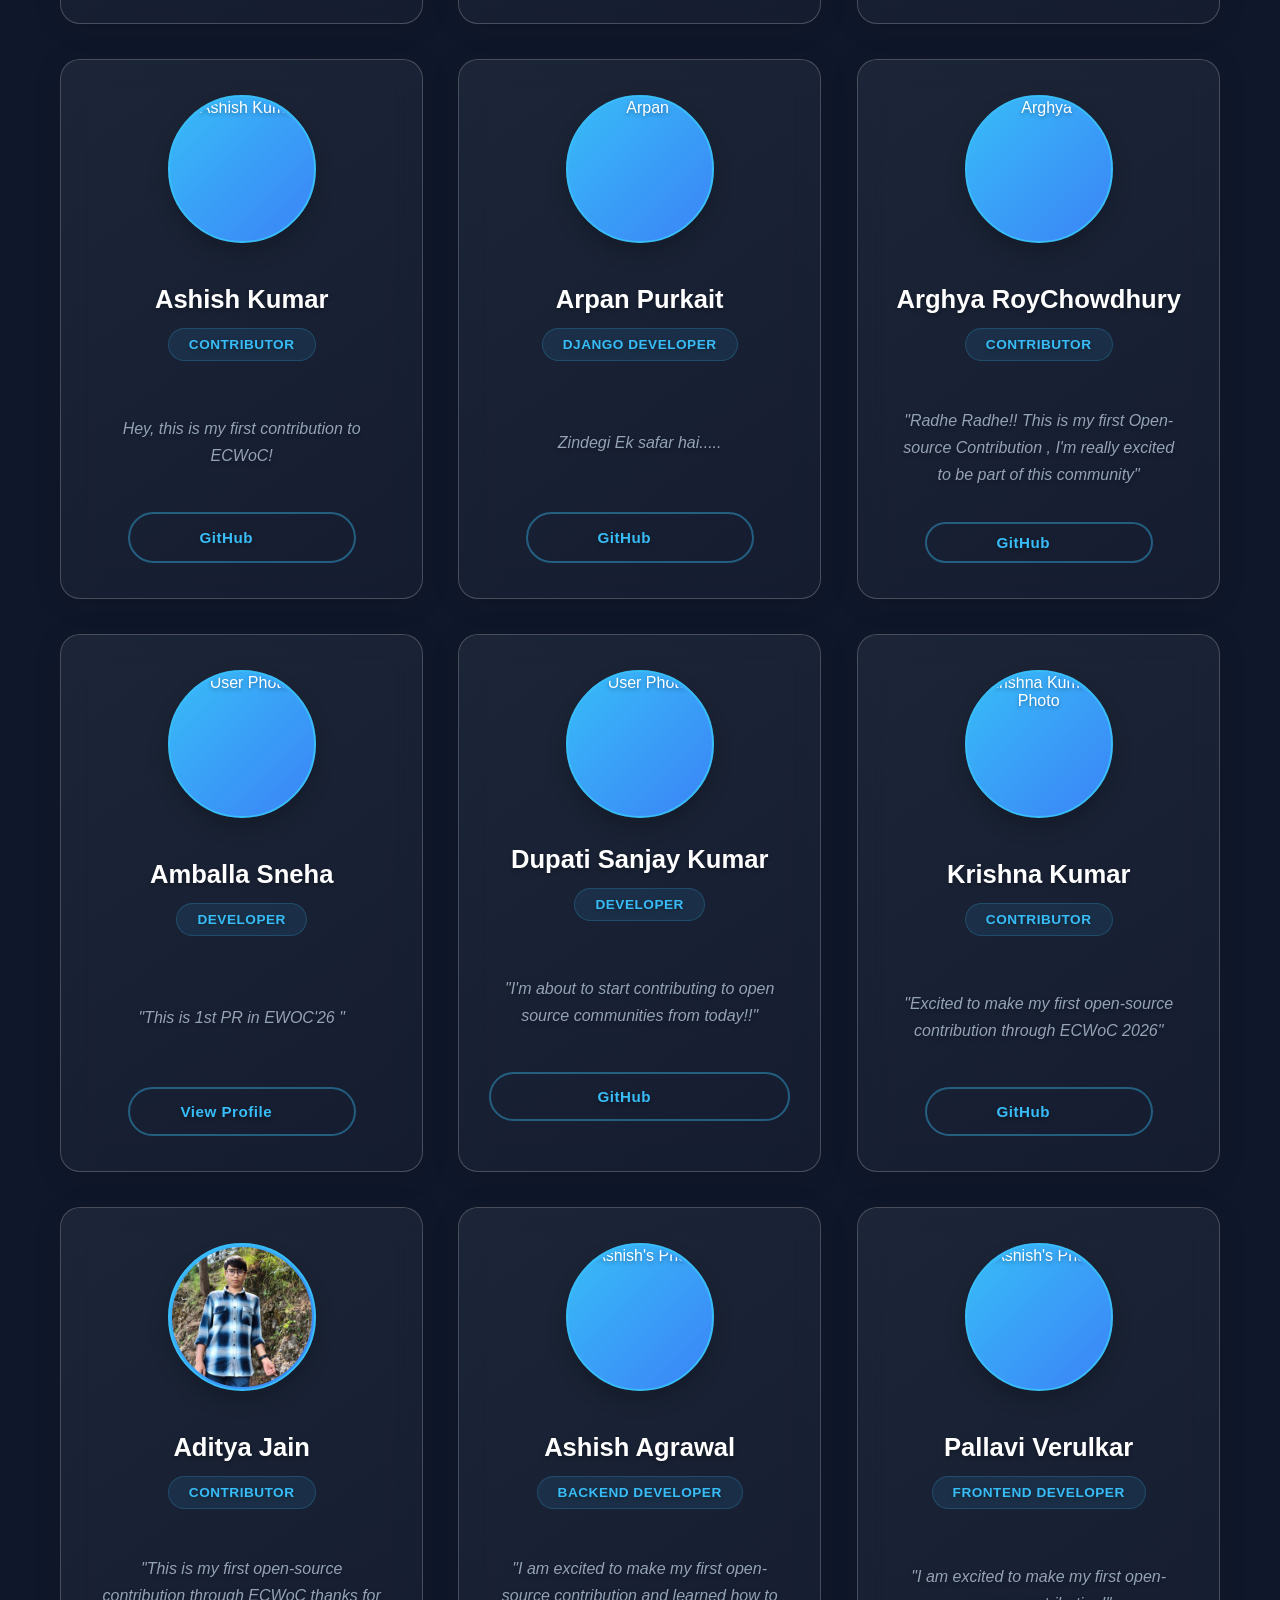
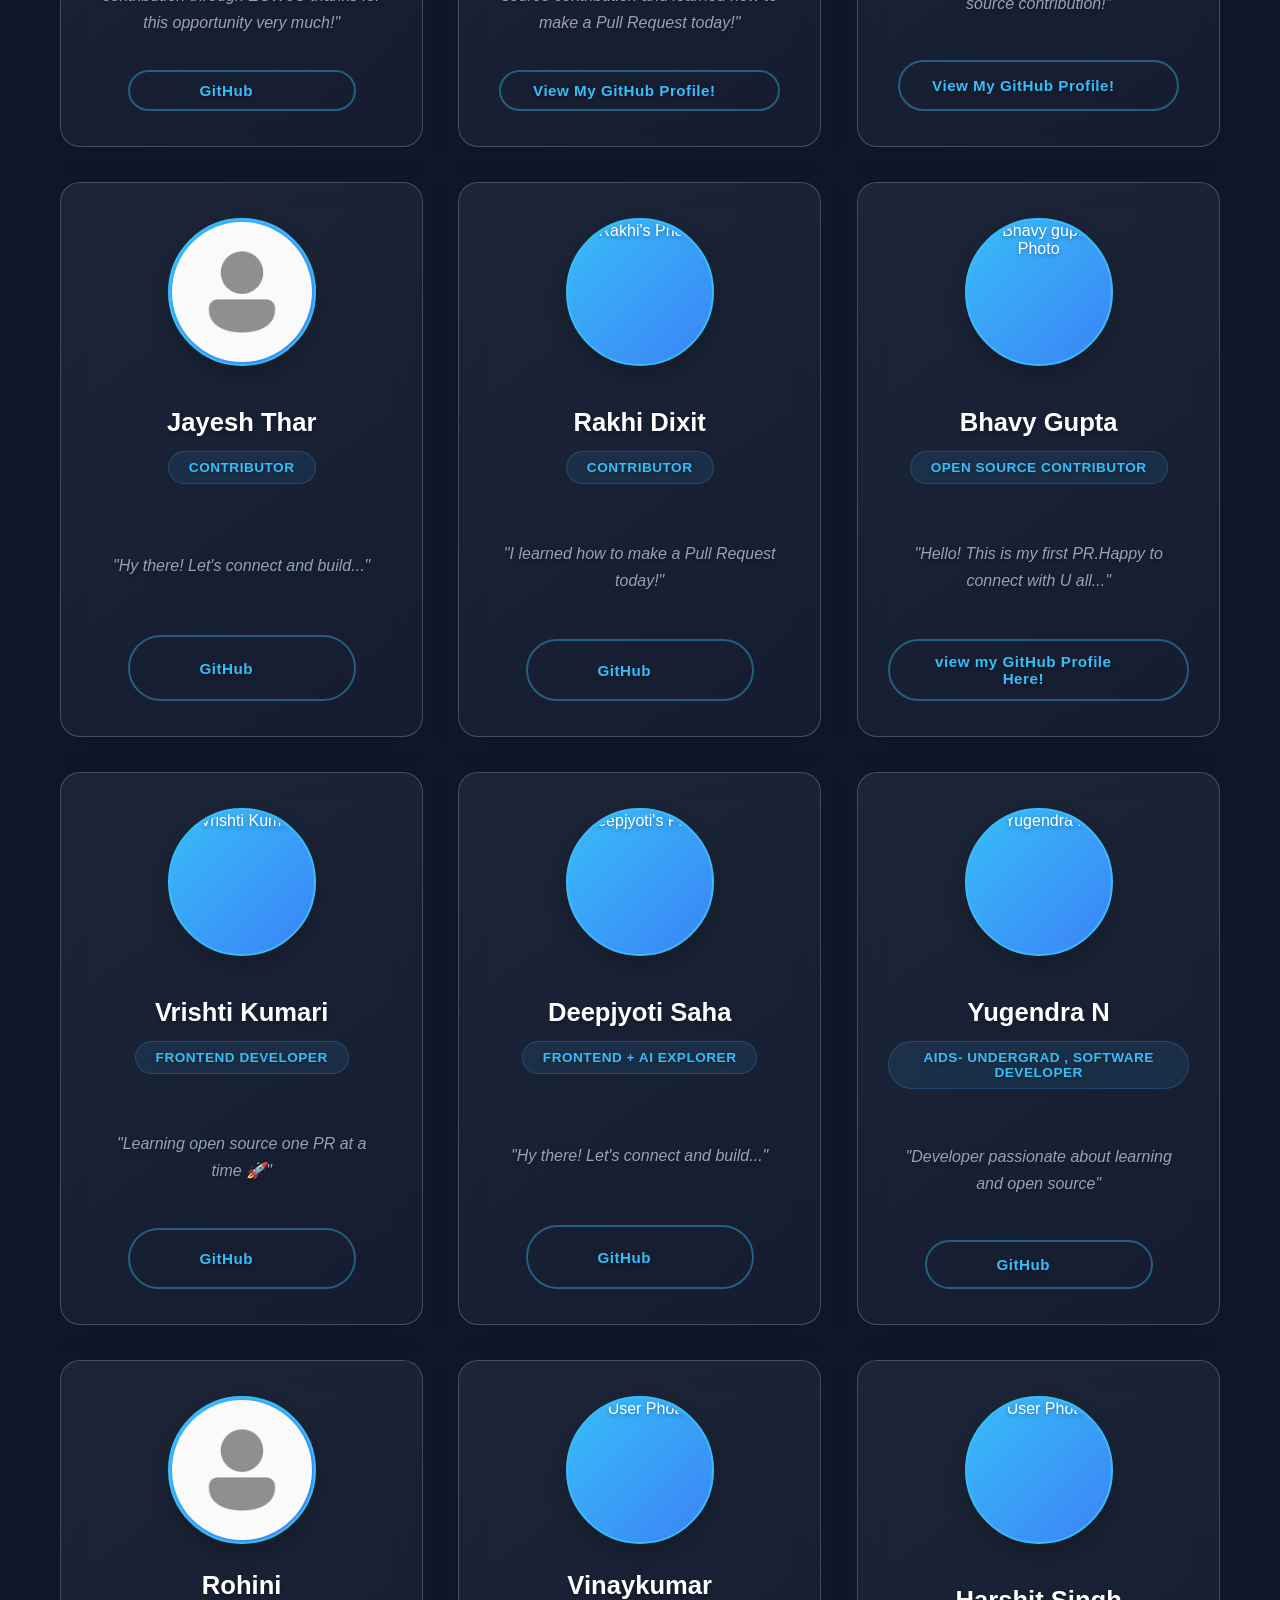
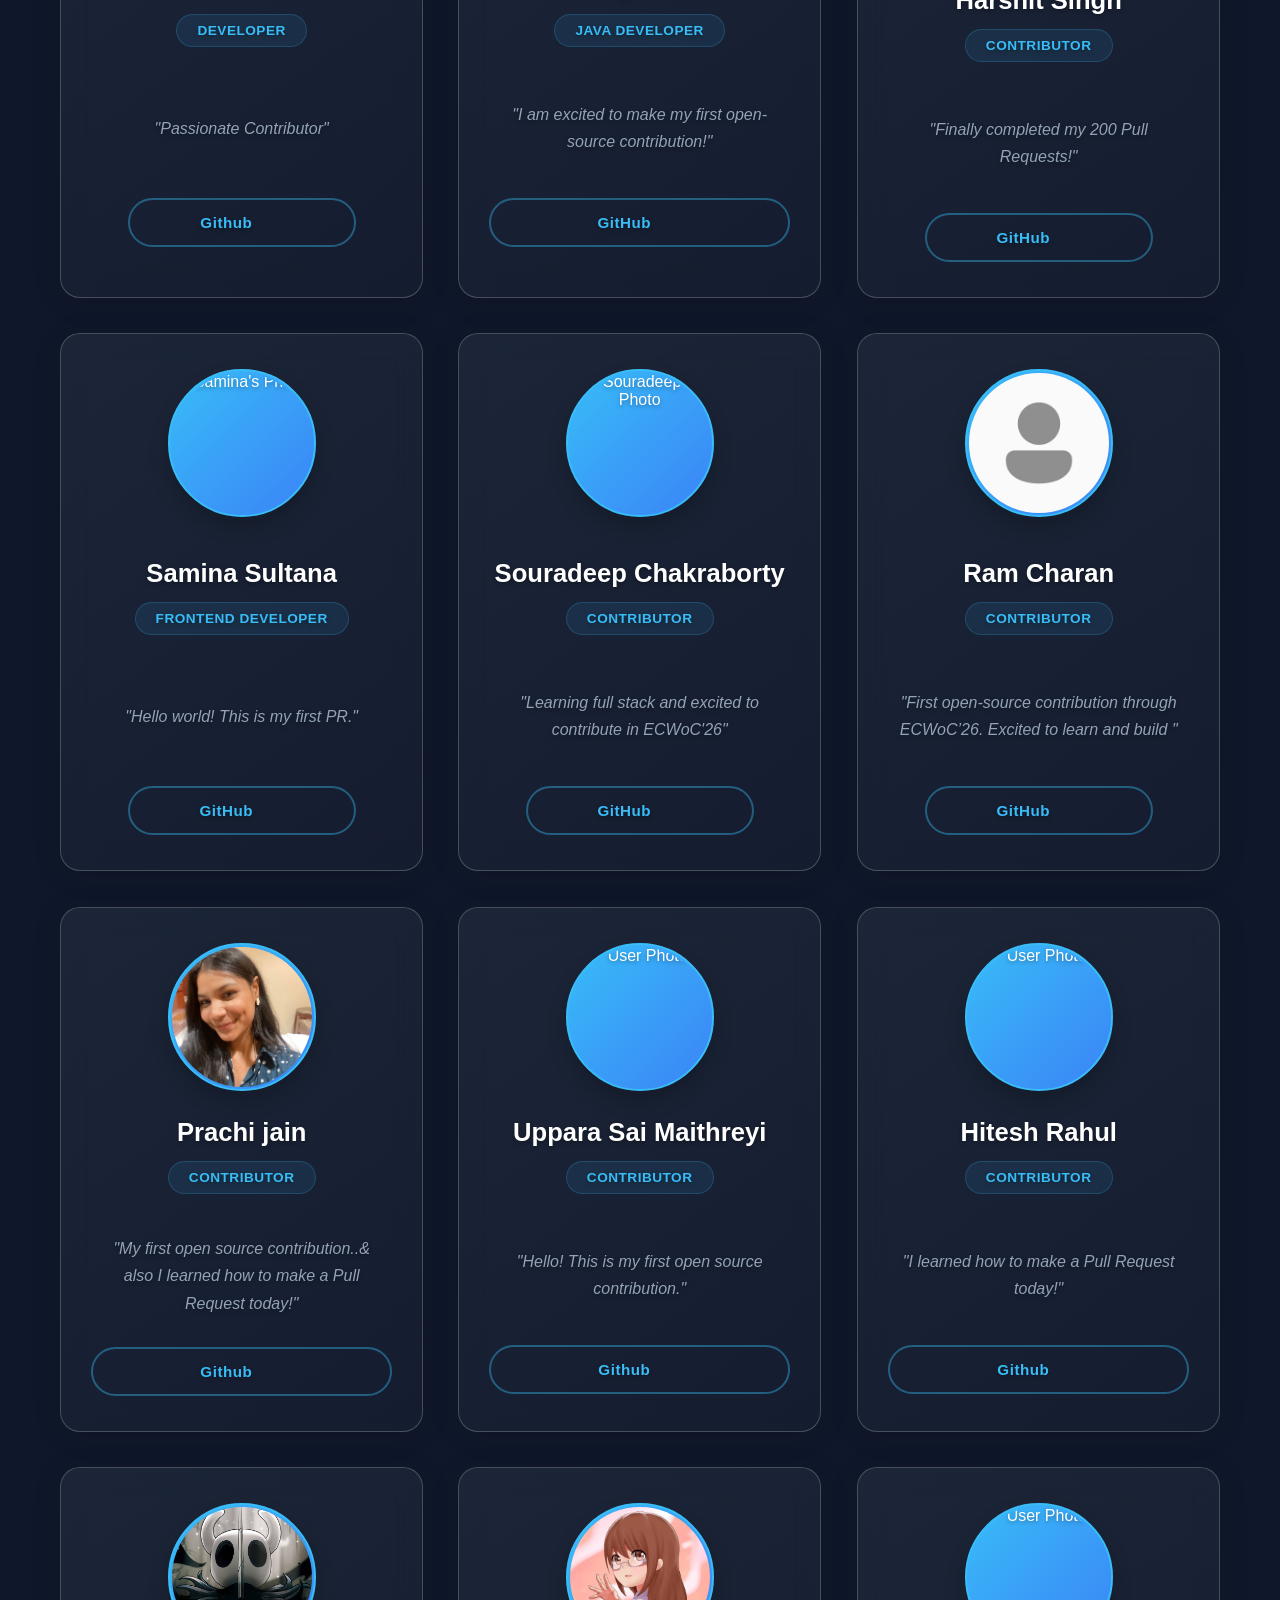
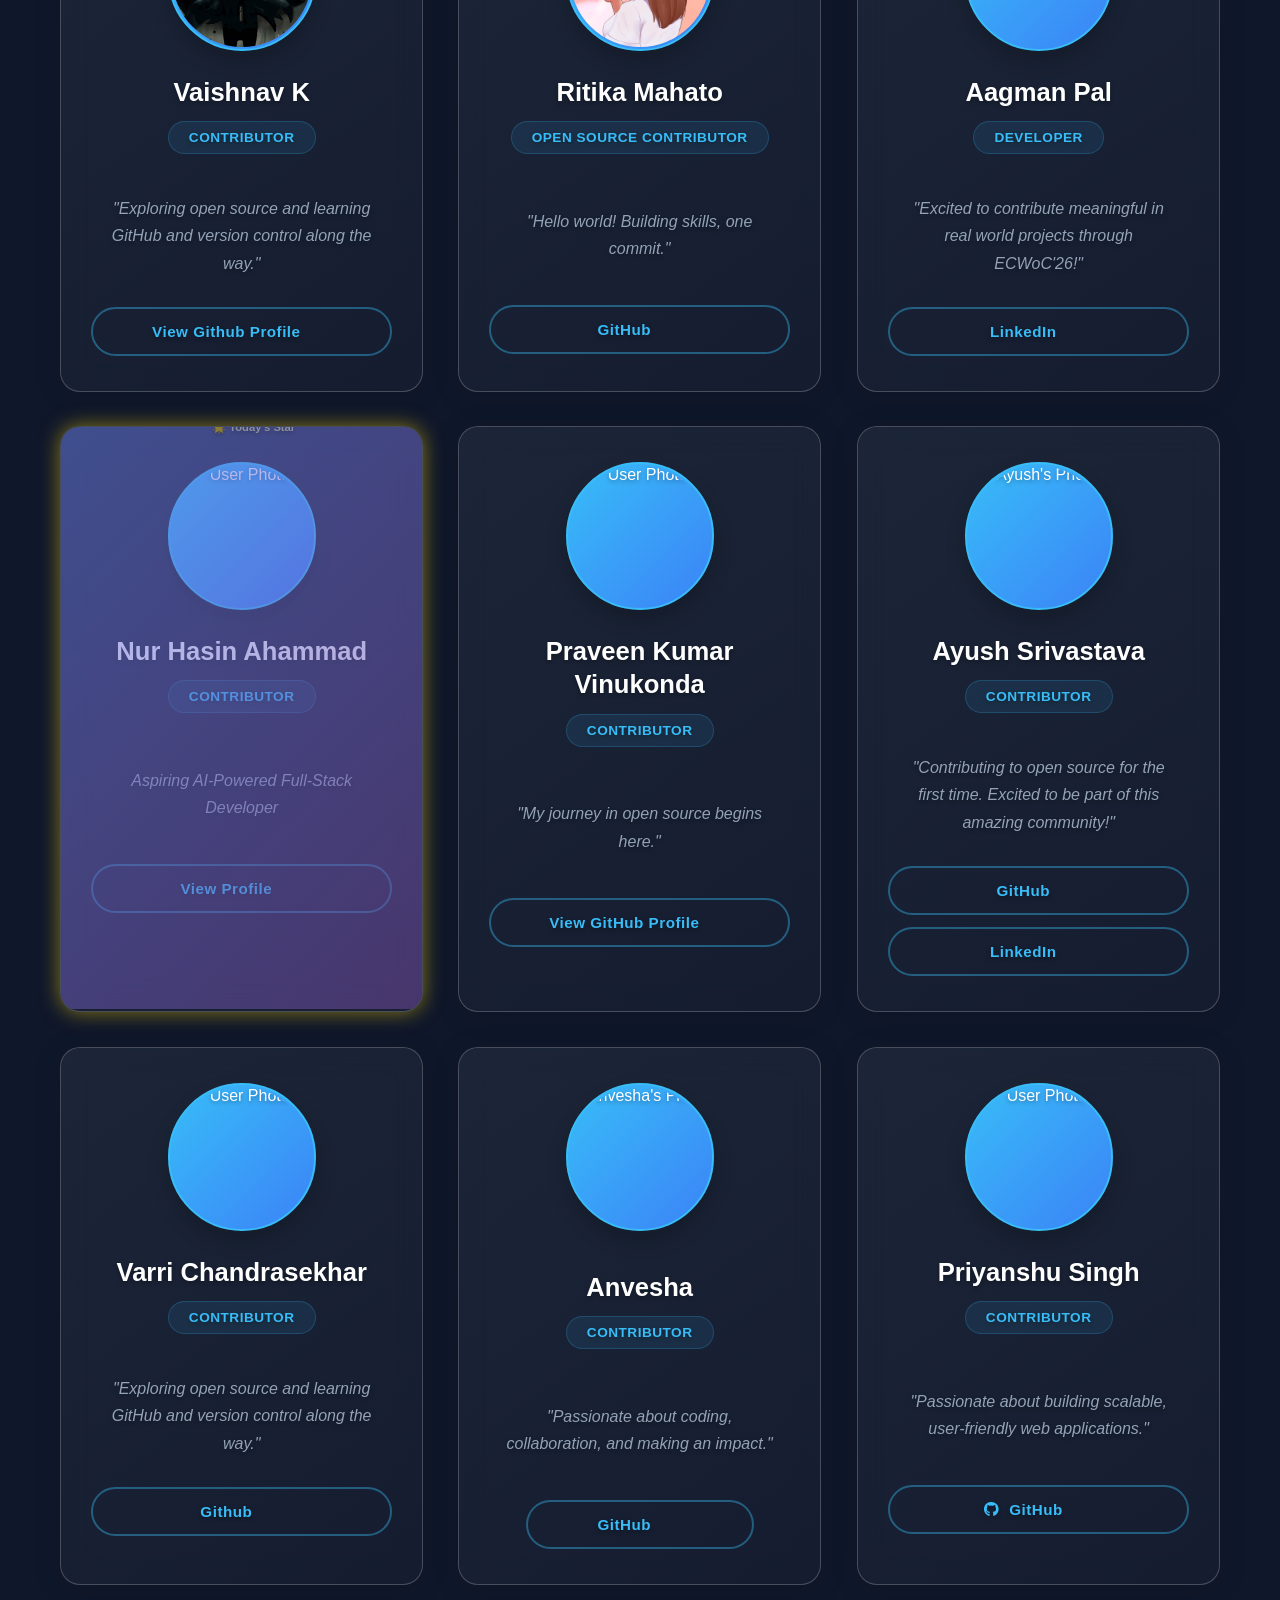
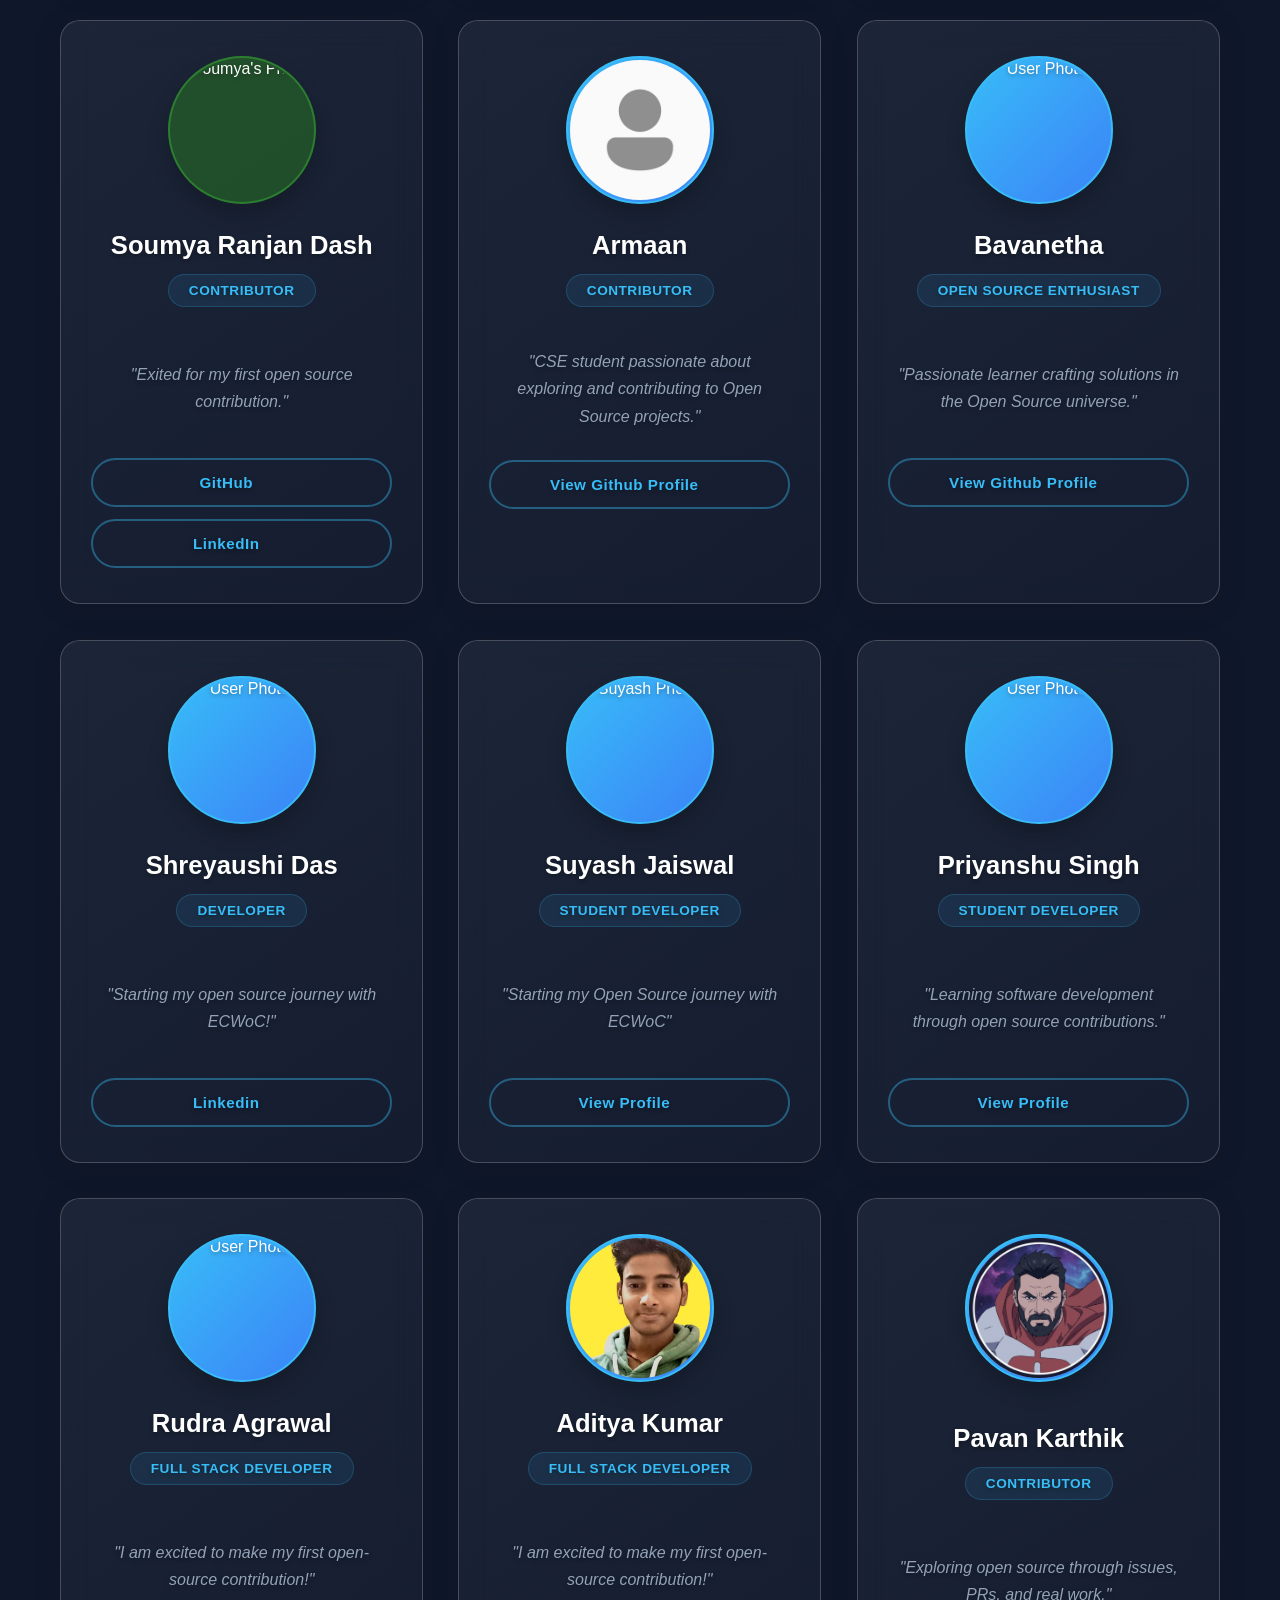
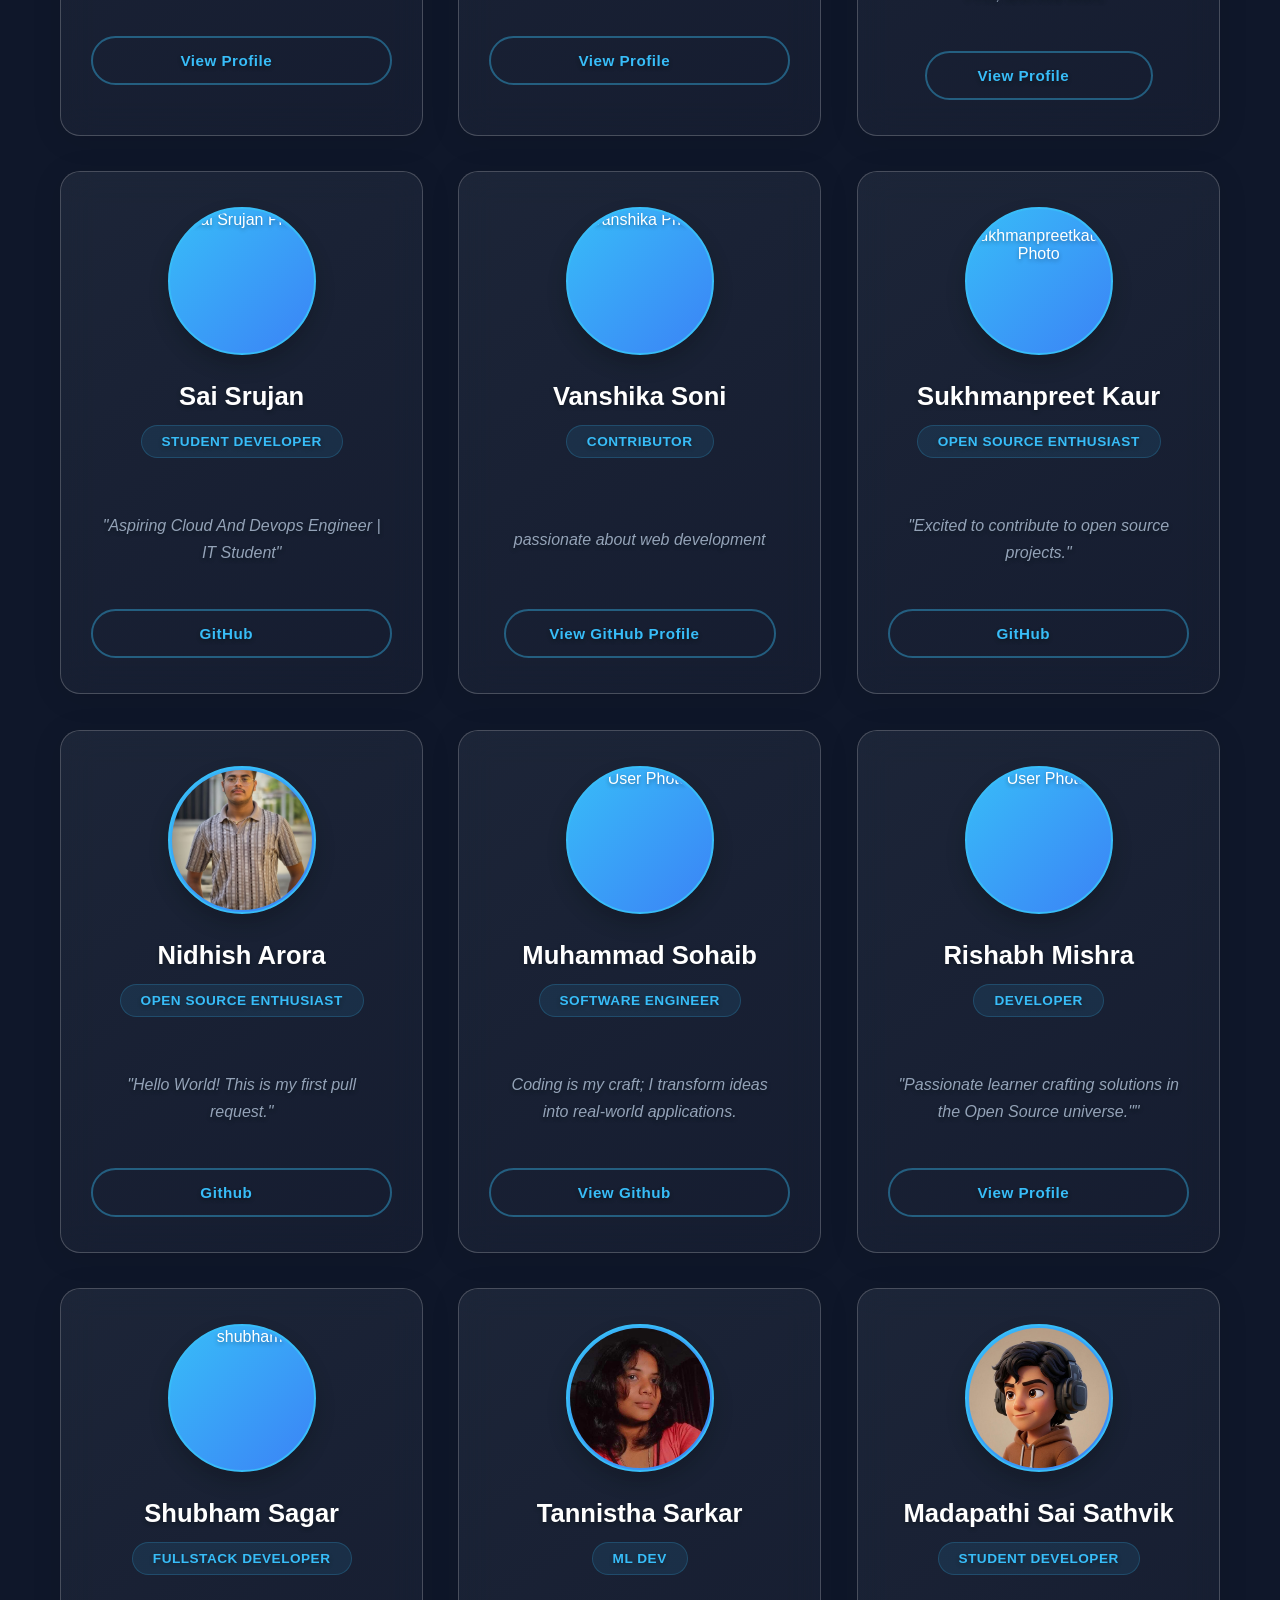
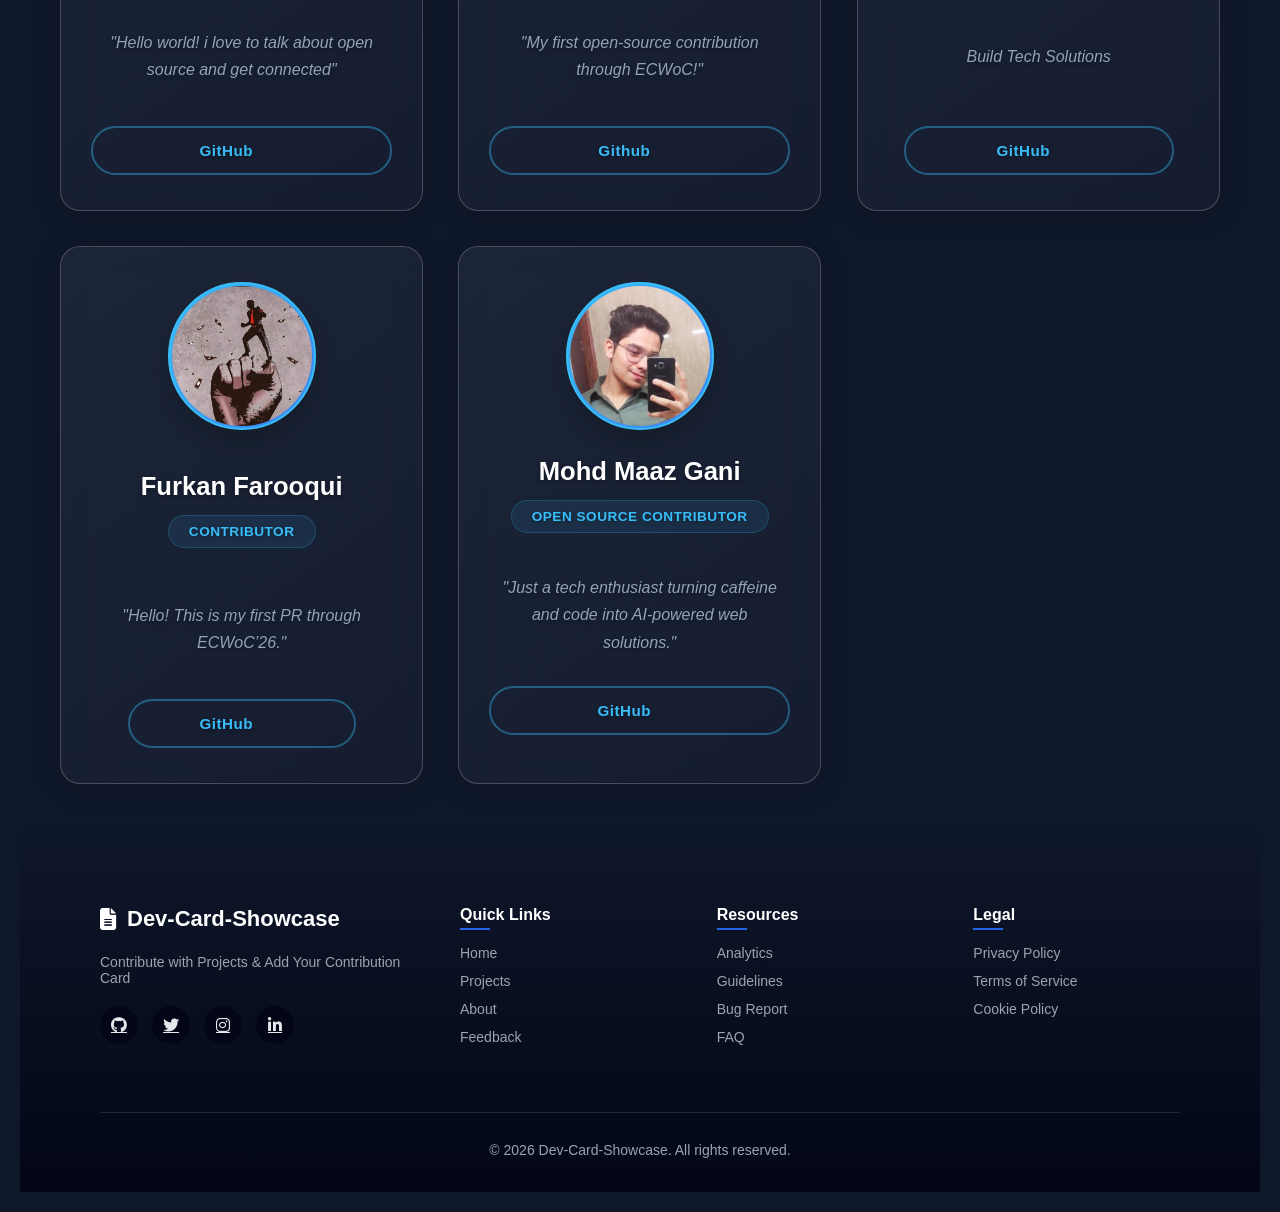
==== commit 5986e4f9: "Merge branch 'main' into #1319" ====
--- a/index.html
+++ b/index.html
@@ -45,73 +45,58 @@
         <div class="circle"></div>
         <div class="circle"></div>
     </div>
-    <script>
-        document.addEventListener("DOMContentLoaded", function () {
-            const coords = { x: 0, y: 0 };
-            const circles = document.querySelectorAll(".circle");
-
-            circles.forEach(function (circle) {
-                circle.x = 0;
-                circle.y = 0;
-            });
-
-            window.addEventListener("mousemove", function (e) {
-                coords.x = e.pageX;
-                coords.y = e.pageY - window.scrollY; // Adjust for vertical scroll position
-            });
-
-            function animateCircles() {
-                let x = coords.x;
-                let y = coords.y;
-                circles.forEach(function (circle, index) {
-                    circle.style.left = `${x - 12}px`;
-                    circle.style.top = `${y - 12}px`;
-                    circle.style.transform = `scale(${(circles.length - index) / circles.length})`;
-                    const nextCircle = circles[index + 1] || circles[0];
-                    circle.x = x;
-                    circle.y = y;
-                    x += (nextCircle.x - x) * 0.3;
-                    y += (nextCircle.y - y) * 0.3;
-                });
-
-                requestAnimationFrame(animateCircles);
-            }
-
-            animateCircles();
-        });
-
-    </script>
+
 
     
     <!-- Page Loader -->
 
 
     <!-- NAVBAR START -->
-    <nav class="navbar">
-        <div class="nav-logo">🚀 Community</div>
-
-        <!-- Hamburger Icon -->
-        <div class="hamburger" id="hamburger">
-            <span></span>
-            <span></span>
-            <span></span>
-        </div>
-
-        <ul class="nav-links" id="navLinks">
-            <li><a href="index.html">Home</a></li>
-            <li><a href="contribute.html">Contribute</a></li>
-            <li><a href="https://github.com/Jayanta2004/dev-card-showcase" target="_blank">GitHub</a></li>
-            <li><a href="projects.html">Projects</a></li>
-            <li><a href="statistics.html">Statistics</a></li>
-            <li><a href="about.html">About</a></li>
-            <li><a href="faq.html">FAQ</a></li>
-            <li><a href="guidelines.html">Guidelines</a></li>
-            <li><a href="feedback.html">Feedback</a></li>
-            <li><a href="bug-report.html">Bug Report</a></li>
-            <li><a href="analytics.html">Analytics</a></li>
-        </ul>
-        <button id="themeToggle" class="theme-toggle">🌙</button>
-    </nav>
+  <nav class="navbar">
+  <div class="nav-left">
+    <div class="nav-logo">🚀 Community</div>
+  </div>
+
+  <ul class="nav-links">
+    <!-- Primary -->
+    <li><a href="index.html">Home</a></li>
+    <li><a href="projects.html">Projects</a></li>
+    <li><a href="contribute.html">Contribute</a></li>
+    <li><a href="statistics.html">Stats</a></li>
+
+    <!-- Dropdown -->
+    <li class="dropdown">
+      <button class="drop-btn">More ▾</button>
+      <ul class="dropdown-menu">
+        <li><a href="about.html">About</a></li>
+        <li><a href="faq.html">FAQ</a></li>
+        <li><a href="guidelines.html">Guidelines</a></li>
+        <li><a href="feedback.html">Feedback</a></li>
+        <li><a href="bug-report.html">Bug Report</a></li>
+        <li><a href="feature-request.html">Feature Request</a></li>
+        <li><a href="analytics.html">Analytics</a></li>
+        <li><a href="roadmap.html">Roadmap</a></li>
+      </ul>
+    </li>
+
+    <li>
+      <a href="https://github.com/Jayanta2004/dev-card-showcase" target="_blank">
+        GitHub
+      </a>
+    </li>
+  </ul>
+
+  <div class="nav-right">
+    <button id="themeToggle" class="theme-toggle">🌙</button>
+
+    <div class="hamburger" id="hamburger">
+      <span></span>
+      <span></span>
+      <span></span>
+    </div>
+  </div>
+</nav>
+
 
     <!-- NAVBAR END -->
 
@@ -139,6 +124,11 @@
 
     </section>
 
+    <!-- No Results Message -->
+    <div id="noResults" class="no-results" style="display: none;">
+        <p>😔 No contributors found matching your search criteria.</p>
+    </div>
+
     <!-- Container that holds all the profile cards -->
     <div class="card-container">
 
@@ -149,7 +139,7 @@
                 <h2>Project Admin</h2>
                 <span class="role">Maintainer</span>
                 <p>"Welcome to the project! Fork this repo and add your card below."</p>
-                <a href="https://github.com/Jayanta2004" class="card-btn" target="_blank">GitHub</a>
+                <a href="https://github.com/Jayanta2004" class="card-btn" target="_blank" rel="noopener">GitHub</a>
             </div>
         </div>
 
@@ -160,7 +150,13 @@
                 <img src="images/user.png" alt="User Photo" class="card-img">
                 <h2>Contributor Name</h2>
                 <span class="role">Developer</span>
+                <div class="card-badges" id="badges-template">
+                    <!-- Badges will be dynamically inserted here -->
+                </div>
                 <p>"I learned how to make a Pull Request today!"</p>
+                <div class="card-projects" id="projects-template">
+                    <!-- Projects will be dynamically inserted here -->
+                </div>
                 <a href="#" class="card-btn" target="_blank">View Profile</a>
             </div>
         </div>
@@ -178,27 +174,33 @@
         </div>
         
         <div class="card">
-            <img src="images/mohit-yadav.jpg" alt="Mohit Yadav's Photo" class="card-img">
-            <h2>Mohit Yadav</h2>
-            <span class="role">Frontend Wizard</span>
-            <p>"Hello world! This is my first PR."</p>
-            <a href="https://github.com/19-mohityadav" class="card-btn" target="_blank">GitHub</a>
-        </div>
-
-        <div class="card">
-            <img src="images/Sameer-Baral.jpg" alt="Sameer's Photo" class="card-img">
-            <h2>Sameer Baral</h2>
-            <span class="role">Developer</span>
-            <p>"This is my first Pull Request"</p>
-            <a href="https://github.com/SameerBaral" class="card-btn" target="_blank">GitHub</a>
-        </div>
-
-        <div class="card">
-            <img src="images/Manas-Sharma.jpg" alt="User Photo" class="card-img">
-            <h2>Manas Sharma</h2>
-            <span class="role">Contributor</span>
-            <p>"My first open-source contribution through ECWoC!"</p>
-            <a href="https://github.com/ManasCodez" class="card-btn" target="_blank">GitHub</a>
+            <div class="card-inner">
+                <img src="images/mohit-yadav.jpg" alt="Mohit Yadav's Photo" class="card-img">
+                <h2>Mohit Yadav</h2>
+                <span class="role">Frontend Wizard</span>
+                <p>"Hello world! This is my first PR."</p>
+                <a href="https://github.com/19-mohityadav" class="card-btn" target="_blank">GitHub</a>
+            </div>
+        </div>
+
+        <div class="card">
+            <div class="card-inner">
+                <img src="images/Sameer-Baral.jpg" alt="Sameer's Photo" class="card-img">
+                <h2>Sameer Baral</h2>
+                <span class="role">Developer</span>
+                <p>"This is my first Pull Request"</p>
+                <a href="https://github.com/SameerBaral" class="card-btn" target="_blank">GitHub</a>
+            </div>
+        </div>
+
+        <div class="card">
+            <div class="card-inner">
+                <img src="images/Manas-Sharma.jpg" alt="User Photo" class="card-img">
+                <h2>Manas Sharma</h2>
+                <span class="role">Contributor</span>
+                <p>"My first open-source contribution through ECWoC!"</p>
+                <a href="https://github.com/ManasCodez" class="card-btn" target="_blank">GitHub</a>
+            </div>
         </div>
 
         <div class="card">
@@ -358,8 +360,6 @@
             <a href="https://github.com/whoashish115" class="card-btn" target="_blank">GitHub</a>
         </div>
 
-
-
         <div class="card">
             <img src="images/arpan.jpg" alt="Arpan" class="card-img">
             <h2>Arpan Purkait</h2>
@@ -808,6 +808,44 @@
                 <span class="role">Fullstack Developer</span>
                 <p>"Hello world! i love to talk about open source and get connected"</p>
                 <a href="https://github.com/shubhIam-dev" class="card-btn" target="_blank">GitHub</a>
+            </div>
+        </div>
+
+        <div class="card">
+            <div class="card-inner">
+                <img src="images/Tannistha.jpg" alt="Tannistha's Photo" class="card-img">
+                <h2>Tannistha Sarkar</h2>
+                <span class="role">ML Dev</span>
+                <p>"My first open-source contribution through ECWoC!"</p>
+                <a href="https://github.com/Tannistha24" class="card-btn" target="_blank">Github</a>
+            </div>
+        </div>
+
+        <div class="card">
+            <div class="card-inner">
+                <img src="images/Saisathvik.png" alt="User Photo" class="card-img">
+                <h2>Madapathi Sai Sathvik</h2>
+                <span class="role">Student Developer</span>
+                <p>Build Tech Solutions</p>
+                <a href="https://github.com/Saisathvik94" class="card-btn" target="_blank">GitHub</a>
+            </div>
+        </div>
+
+        <div class="card">
+            <img src="images/FurkanFarooqui19.jpeg" alt="Furkan's Photo" class="card-img">
+            <h2>Furkan Farooqui</h2>
+            <span class="role">Contributor</span>
+            <p>"Hello! This is my first PR through ECWoC’26."</p>
+            <a href="https://github.com/FurkanFarooqui19" class="card-btn" target="_blank">GitHub</a>
+        </div>
+
+        <div class="card">
+            <div class="card-inner">
+                <img src="images/mohdmaazgani.jpg" alt="Mohd Maaz Gani" class="card-img">
+                <h2>Mohd Maaz Gani</h2>
+                <span class="role">Open Source Contributor</span>
+                <p>"Just a tech enthusiast turning caffeine and code into AI-powered web solutions."</p>
+                <a href="https://github.com/mohdmaazgani" class="card-btn" target="_blank">GitHub</a>
             </div>
         </div>
 
@@ -863,8 +901,8 @@
           <div class="footer-links">
             <h4>Legal</h4>
             <ul>
-              <li><a href="#">Privacy Policy</a></li>
-              <li><a href="#">Terms of Service</a></li>
+              <li><a href="privacy-policy.html">Privacy Policy</a></li>
+              <li><a href="terms-of-service.html">Terms of Service</a></li>
               <li><a href="#">Cookie Policy</a></li>
             </ul>
           </div>
@@ -942,807 +980,18 @@
     </div>
 </div>
 
-    <script>
-
- /* ---------- VIEW TOGGLE (Grid/List) ---------- */
-const viewToggleBtn = document.getElementById("viewToggle");
-const cardContainer = document.querySelector(".card-container");
-
-// Initialize view mode from localStorage or default to grid
-let isListView = localStorage.getItem("viewMode") === "list";
-
-// Update button icon based on current view
-function updateViewButton() {
-    const icon = viewToggleBtn.querySelector("i");
-    if (isListView) {
-        icon.classList.remove("fa-list");
-        icon.classList.add("fa-th-large");
-        viewToggleBtn.setAttribute("aria-label", "Switch to Grid View");
-    } else {
-        icon.classList.remove("fa-th-large");
-        icon.classList.add("fa-list");
-        viewToggleBtn.setAttribute("aria-label", "Switch to List View");
-    }
-}
-
-// Toggle between grid and list view
-function toggleView() {
-    isListView = !isListView;
-    
-    if (isListView) {
-        // Switch to list view
-        cardContainer.classList.add("list-view");
-        localStorage.setItem("viewMode", "list");
-    } else {
-        // Switch to grid view
-        cardContainer.classList.remove("list-view");
-        localStorage.setItem("viewMode", "grid");
-    }
-    
-    updateViewButton();
-    
-    // Add animation effect
-    cardContainer.style.opacity = "0.7";
-    setTimeout(() => {
-        cardContainer.style.opacity = "1";
-    }, 200);
-}
-
-// Initialize on page load
-document.addEventListener("DOMContentLoaded", () => {
-    // Set initial view based on saved preference
-    if (isListView) {
-        cardContainer.classList.add("list-view");
-    } else {
-        cardContainer.classList.remove("list-view");
-    }
-    
-    updateViewButton();
-    
-    // Add event listener to toggle button
-    viewToggleBtn.addEventListener("click", toggleView);
-    
-    // Add keyboard support
-    viewToggleBtn.addEventListener("keydown", (e) => {
-        if (e.key === "Enter" || e.key === " ") {
-            e.preventDefault();
-            toggleView();
-        }
-    });
-    
-    // Add hover effects for list view
-    const cards = document.querySelectorAll('.card');
-    cards.forEach(card => {
-        card.addEventListener('mouseenter', function() {
-            if (cardContainer.classList.contains('list-view')) {
-                this.style.transform = 'translateY(-3px)';
-                this.style.boxShadow = 'var(--shadow-md)';
-            }
-        });
-        
-        card.addEventListener('mouseleave', function() {
-            if (cardContainer.classList.contains('list-view')) {
-                this.style.transform = 'translateY(0)';
-                this.style.boxShadow = 'var(--shadow-sm)';
-            }
-        });
-    });
-});
-        const hamburger = document.getElementById("hamburger");
-        const navLinks = document.getElementById("navLinks");
-
-        hamburger.addEventListener("click", () => {
-            navLinks.classList.toggle("active");
-        });
-    </script>
-
-
-    <script>
-        /* ---------- ENHANCED SEARCH & FILTER SCRIPT ---------- */
-        let currentFilter = 'all';
-        let currentSearch = '';
-        let selectedSkills = new Set();
-
-        function filterCards() {
-            currentSearch = document.getElementById("searchInput").value.toLowerCase();
-            applyFilters();
-        }
-
-        function filterByRole(role) {
-    currentFilter = role;
-
-    // Update active button - more reliable method
-    document.querySelectorAll('.filter-btn').forEach(btn => {
-        btn.classList.toggle('active', btn.textContent.toLowerCase() === role || 
-            (role === 'all' && btn.textContent.toLowerCase().includes('all')));
-    });
-
-    applyFilters();
-}
-
-        function applyFilters() {
-            const cards = document.querySelectorAll(".card");
-            const noResults = document.getElementById("noResults");
-            let visibleCount = 0;
-
-            cards.forEach(card => {
-                const name = card.querySelector("h2").innerText.toLowerCase();
-                const role = card.querySelector(".role").innerText.toLowerCase();
-                const cardSkills = card.dataset.skills ? card.dataset.skills.split(',') : [];
-
-                const matchesSearch = name.includes(currentSearch);
-                const matchesFilter = currentFilter === 'all' ||
-                    (currentFilter === 'developer' && role.includes('developer')) ||
-                    (currentFilter === 'contributor' && role.includes('contributor')) ||
-                    (currentFilter === 'maintainer' && role.includes('maintainer'));
-                
-                const matchesSkills = selectedSkills.size === 0 || 
-                    [...selectedSkills].some(skill => cardSkills.includes(skill.toLowerCase()));
-
-                if (matchesSearch && matchesFilter && matchesSkills) {
-                    card.style.display = "block";
-                    card.classList.add('loading');
-                    visibleCount++;
-                } else {
-                    card.style.display = "none";
-                }
-            });
-
-            // Show/hide no results message
-            if (visibleCount === 0) {
-                noResults.classList.add('show');
-            } else {
-                noResults.classList.remove('show');
-            }
-        }
-
-        // Skill filter functions
-        function initSkillFilters() {
-            const allSkills = new Set();
-            document.querySelectorAll('.card').forEach(card => {
-                const skills = card.dataset.skills;
-                if (skills) {
-                    skills.split(',').forEach(skill => allSkills.add(skill.trim().toLowerCase()));
-                }
-            });
-
-            const skillTagsContainer = document.getElementById('skillTags');
-            [...allSkills].sort().forEach(skill => {
-                const tag = document.createElement('button');
-                tag.className = 'skill-filter-tag';
-                tag.textContent = skill.charAt(0).toUpperCase() + skill.slice(1);
-                tag.onclick = () => toggleSkillFilter(skill, tag);
-                skillTagsContainer.appendChild(tag);
-            });
-        }
-
-        function toggleSkillFilter(skill, tagElement) {
-            if (selectedSkills.has(skill)) {
-                selectedSkills.delete(skill);
-                tagElement.classList.remove('active');
-            } else {
-                selectedSkills.add(skill);
-                tagElement.classList.add('active');
-            }
-            applyFilters();
-        }
-
-        const clearSkillsBtn = document.getElementById('clearSkills');
-        if (clearSkillsBtn) {
-            clearSkillsBtn.addEventListener('click', () => {
-                selectedSkills.clear();
-                document.querySelectorAll('.skill-filter-tag').forEach(tag => {
-                    tag.classList.remove('active');
-                });
-                applyFilters();
-            });
-        }
-
-        // Initialize on page load
-        document.addEventListener('DOMContentLoaded', () => {
-            initSkillFilters();
-        });
-
-        // Scroll to Top Functionality
-        function scrollToTop() {
-            window.scrollTo({
-                top: 0,
-                behavior: 'smooth'
-            });
-        }
-
-        window.addEventListener('scroll', () => {
-            const scrollBtn = document.getElementById('scrollToTop');
-            if (window.pageYOffset > 300) {
-                scrollBtn.classList.add('show');
-            } else {
-                scrollBtn.classList.remove('show');
-            }
-        });
-    </script>
-
-    <script>
-        // ----- TYPEWRITER LOOP -----
-        // ----- TYPEWRITER LOOP -----
-        const typewriter = document.getElementById('typewriter');
-        
-        if (typewriter) {
-
-
-        const phrases = [
-            "🚀 Community Hall of Fame",
-            "Built by the Community",
-            "Open Source for Everyone",
-            "Contribute, Learn, Grow"
-        ];
-
-        let currentPhrase = 0;
-        let currentChar = 0;
-        let isDeleting = false;
-        let speed = 100; // typing speed (ms per character)
-
-        function type() {
-            const fullText = phrases[currentPhrase];
-
-            if (isDeleting) {
-                currentChar--;
-                typewriter.textContent = fullText.substring(0, currentChar);
-            } else {
-                currentChar++;
-                typewriter.textContent = fullText.substring(0, currentChar);
-            }
-
-            // Adjust speed for deleting vs typing
-            let typingSpeed = isDeleting ? speed / 2 : speed;
-
-            // When phrase is complete
-            if (!isDeleting && currentChar === fullText.length) {
-                typingSpeed = 1500; // wait before deleting
-                isDeleting = true;
-            }
-            // When deletion is complete
-            else if (isDeleting && currentChar === 0) {
-                isDeleting = false;
-                currentPhrase = (currentPhrase + 1) % phrases.length;
-                typingSpeed = 500; // wait before typing next phrase
-            }
-
-            setTimeout(type, typingSpeed);
-        }
-
-        // Start typewriter
-        type();
-        }
-
-
-        // ----- PARALLAX EFFECT -----
-        const heroHeading = document.querySelector('h1');
-        const heroSubtitle = document.querySelector('.subtitle');
-
-        window.addEventListener('scroll', () => {
-            const scrollY = window.scrollY;
-
-            heroHeading.style.transform = `translateY(${scrollY * 0.2}px)`;  // slower
-            heroSubtitle.style.transform = `translateY(${scrollY * 0.15}px)`; // slightly slower
-        });
-    </script>
-
-    <script>
-        /* ---------- ENHANCED SORT CARDS SCRIPT ---------- */
-        const container = document.querySelector(".card-container");
-        let originalCards = Array.from(container.children);
-
-        function sortCards() {
-            const value = document.getElementById("sortSelect")?.value;
-            if (!value) return;
-
-            // Get only visible cards
-            let cards = Array.from(container.children).filter(card =>
-                card.style.display !== 'none'
-            );
-
-            if (value === "default") {
-                // Restore original order for visible cards
-                container.innerHTML = "";
-                originalCards.forEach(card => {
-                    if (card.style.display !== 'none') {
-                        container.appendChild(card);
-                    }
-                });
-                return;
-            }
-
-            if (value === "az") {
-                cards.sort((a, b) =>
-                    a.querySelector("h2").innerText
-                        .localeCompare(b.querySelector("h2").innerText)
-                );
-            }
-
-            if (value === "za") {
-                cards.sort((a, b) =>
-                    b.querySelector("h2").innerText
-                        .localeCompare(a.querySelector("h2").innerText)
-                );
-            }
-
-            if (value === "newest") {
-                cards.reverse();
-            }
-
-            // Reorder visible cards
-            cards.forEach(card => {
-                container.appendChild(card);
-            });
-        }
-
-        // Add stagger animation on load
-        document.addEventListener('DOMContentLoaded', () => {
-            const cards = document.querySelectorAll('.card');
-            cards.forEach((card, index) => {
-                card.style.animationDelay = `${index * 0.05}s`;
-                card.classList.add('loading');
-            });
-        });
-    </script>
-
-    <script>
-        function animateValue(element, start, end, duration) {
-            let startTimestamp = null;
-
-            function step(timestamp) {
-                if (!startTimestamp) startTimestamp = timestamp;
-                const progress = Math.min((timestamp - startTimestamp) / duration, 1);
-                if (element) {
-                     element.innerText = Math.floor(progress * (end - start) + start);
-                }
-                if (progress < 1) {
-                    window.requestAnimationFrame(step);
-                }
-            }
-
-            window.requestAnimationFrame(step);
-        }
-
-        function updateContributorStats() {
-            const cards = document.querySelectorAll(".card");
-
-            let total = cards.length;
-            let dev = 0;
-            let contributor = 0;
-            let maintainer = 0;
-
-            cards.forEach(card => {
-                const role = card.querySelector(".role")?.innerText.toLowerCase();
-
-                if (role.includes("developer")) dev++;
-                else if (role.includes("maintainer")) maintainer++;
-                else contributor++;
-            });
-
-            animateValue(document.getElementById("totalCount"), 0, total, 800);
-            animateValue(document.getElementById("devCount"), 0, dev, 800);
-            animateValue(document.getElementById("contributorCount"), 0, contributor, 800);
-            animateValue(document.getElementById("maintainerCount"), 0, maintainer, 800);
-        }
-
-        document.addEventListener("DOMContentLoaded", () => {
-            updateContributorStats();
-
-            // Hide page loader after content loads
-            setTimeout(() => {
-                const loader = document.getElementById('pageLoader');
-                if (loader) {
-                    loader.classList.add('hidden');
-                }
-            }, 500);
-        });
-    </script>
-
-
-
-    <script src="tilt.js"></script>
+   
+
+
+
+    <!--<script src="tilt.js"></script>-->
 
     <!-- Welcome Message Container -->
     <div id="welcomeMessage" class="welcome-message">
         🎉 Welcome to the Community Card Showcase!
     </div>
 
-    <script>
-        document.addEventListener("DOMContentLoaded", () => {
-            const welcomeMsg = document.getElementById("welcomeMessage");
-            if (welcomeMsg) {
-                // Show message
-                setTimeout(() => {
-                    welcomeMsg.classList.add("show");
-                }, 500); // Small delay after load
-
-                // Hide message after 4 seconds
-                setTimeout(() => {
-                    welcomeMsg.classList.remove("show");
-                    // Optional: remove from DOM after transition
-                    setTimeout(() => {
-                        welcomeMsg.style.display = 'none';
-                    }, 500);
-                }, 4500);
-            }
-        });
-    </script>
-
-    <!-- Theme Toggle Script -->
-    <script>
-        document.addEventListener('DOMContentLoaded', function() {
-            const themeToggle = document.getElementById('themeToggle');
-            const body = document.body;
-
-            // Function to set theme
-            function setTheme(theme) {
-                body.setAttribute('data-theme', theme);
-                localStorage.setItem('theme', theme);
-                themeToggle.textContent = theme === 'dark' ? '🌙' : '☀️';
-            }
-
-            // Function to toggle theme
-            function toggleTheme() {
-                const currentTheme = body.getAttribute('data-theme') || 'dark';
-                const newTheme = currentTheme === 'dark' ? 'light' : 'dark';
-                setTheme(newTheme);
-            }
-
-            // Load saved theme or default to dark
-            const savedTheme = localStorage.getItem('theme') || 'dark';
-            setTheme(savedTheme);
-
-            // Add event listener to theme toggle button
-            themeToggle.addEventListener('click', toggleTheme);
-        });
-    </script>
-
-    <!-- Card Animation Script -->
-    <script>
-        document.addEventListener('DOMContentLoaded', function() {
-            // Set up staggered card animations
-            const cards = document.querySelectorAll('.card');
-            cards.forEach((card, index) => {
-                card.style.setProperty('--card-index', index);
-            });
-
-            // Add enhanced hover interactions
-            cards.forEach(card => {
-                card.addEventListener('mouseenter', function() {
-                    // Add subtle pulse effect to the image
-                    const img = this.querySelector('.card-img');
-                    if (img) {
-                        img.style.animation = 'none';
-                        setTimeout(() => {
-                            img.style.animation = 'imagePulse 0.6s ease-in-out';
-                        }, 10);
-                    }
-                });
-
-                card.addEventListener('mouseleave', function() {
-                    // Reset any hover states
-                    const img = this.querySelector('.card-img');
-                    if (img) {
-                        img.style.animation = '';
-                    }
-                });
-            });
-        });
-
-        // Add image pulse animation
-        const style = document.createElement('style');
-        style.textContent = `
-            @keyframes imagePulse {
-                0% { transform: scale(1); }
-                50% { transform: scale(1.05); }
-                100% { transform: scale(1); }
-            }
-        `;
-        document.head.appendChild(style);
-    </script>
-<script>
-    // Contributor of the Day Feature
-    document.addEventListener('DOMContentLoaded', function() {
-        // DOM Elements
-        const crownBtn = document.getElementById('crownBtn');
-        const contributorModal = document.getElementById('contributorModal');
-        const closeModal = document.getElementById('closeModal');
-        const spotlightCard = document.getElementById('spotlightCard');
-        const refreshBtn = document.getElementById('refreshSpotlight');
-        const viewAllBtn = document.getElementById('viewAllBtn');
-        
-        // Storage keys
-        const SPOTLIGHT_KEY = 'devCardSpotlight';
-        const SPOTLIGHT_DATE_KEY = 'spotlightDate';
-        
-        // Initialize
-        initContributorOfTheDay();
-        
-        function initContributorOfTheDay() {
-            // Setup event listeners
-            crownBtn.addEventListener('click', openModal);
-            closeModal.addEventListener('click', closeModalWindow);
-            refreshBtn.addEventListener('click', refreshSpotlight);
-            viewAllBtn.addEventListener('click', scrollToCards);
-            
-            // Close modal when clicking outside
-            contributorModal.addEventListener('click', function(e) {
-                if (e.target === contributorModal) {
-                    closeModalWindow();
-                }
-            });
-            
-            // Close with Escape key
-            document.addEventListener('keydown', function(e) {
-                if (e.key === 'Escape' && contributorModal.style.display === 'block') {
-                    closeModalWindow();
-                }
-            });
-            
-            // Load today's spotlight on page load
-            loadTodaysSpotlight();
-        }
-        
-        function openModal() {
-            contributorModal.style.display = 'block';
-            document.body.style.overflow = 'hidden'; // Prevent scrolling
-            
-            // Ensure content is loaded
-            loadTodaysSpotlight();
-            
-            // Add opening animation class
-            setTimeout(() => {
-                contributorModal.classList.add('modal-open');
-            }, 10);
-        }
-        
-        function closeModalWindow() {
-            contributorModal.style.display = 'none';
-            document.body.style.overflow = 'auto'; // Restore scrolling
-            contributorModal.classList.remove('modal-open');
-        }
-        
-        function getTodaysDate() {
-            const today = new Date();
-            return today.toDateString(); // Format: "Mon Jan 17 2026"
-        }
-        
-        function shouldRefreshSpotlight() {
-            const lastDate = localStorage.getItem(SPOTLIGHT_DATE_KEY);
-            const today = getTodaysDate();
-            
-            return lastDate !== today;
-        }
-        
-        function selectRandomContributor() {
-            // Get all cards except admin and template
-            const allCards = document.querySelectorAll('.card');
-            const eligibleCards = Array.from(allCards).filter((card, index) => {
-                const h2 = card.querySelector('h2');
-                return h2 && 
-                       !h2.textContent.includes('Project Admin') && 
-                       !h2.textContent.includes('Contributor Name') &&
-                       card.querySelector('.card-btn'); // Must have a link
-            });
-            
-            if (eligibleCards.length === 0) {
-                console.error('No eligible cards found for spotlight');
-                return null;
-            }
-            
-            // Random selection
-            const randomIndex = Math.floor(Math.random() * eligibleCards.length);
-            return eligibleCards[randomIndex];
-        }
-        
-        function loadTodaysSpotlight() {
-            const today = getTodaysDate();
-            const storedData = localStorage.getItem(SPOTLIGHT_KEY);
-            
-            let selectedCard;
-            
-            // Check if we need to select a new contributor
-            if (shouldRefreshSpotlight() || !storedData) {
-                selectedCard = selectRandomContributor();
-                
-                if (selectedCard) {
-                    // Save selection
-                    const spotlightData = {
-                        date: today,
-                        html: selectedCard.innerHTML,
-                        name: selectedCard.querySelector('h2').textContent,
-                        role: selectedCard.querySelector('.role').textContent,
-                        image: selectedCard.querySelector('img')?.src || '',
-                        link: selectedCard.querySelector('.card-btn')?.href || '#'
-                    };
-                    
-                    localStorage.setItem(SPOTLIGHT_KEY, JSON.stringify(spotlightData));
-                    localStorage.setItem(SPOTLIGHT_DATE_KEY, today);
-                }
-            } else {
-                // Use stored data
-                const spotlightData = JSON.parse(storedData);
-                
-                // Find the card in the DOM to get current state
-                const allCards = document.querySelectorAll('.card');
-                selectedCard = Array.from(allCards).find(card => {
-                    const name = card.querySelector('h2')?.textContent;
-                    return name === spotlightData.name;
-                }) || null;
-            }
-            
-            // Update UI
-            updateSpotlightUI(selectedCard);
-        }
-        
-        function updateSpotlightUI(selectedCard) {
-            if (!selectedCard) {
-                spotlightCard.innerHTML = `
-                    <div class="error-message">
-                        <i class="fas fa-exclamation-triangle"></i>
-                        <p>Unable to load today's featured contributor.</p>
-                        <p>Please try again later.</p>
-                    </div>
-                `;
-                return;
-            }
-            
-            // Clear any previous spotlight highlights
-            document.querySelectorAll('.card').forEach(card => {
-                card.classList.remove('todays-spotlight');
-            });
-            
-            // Highlight the selected card
-            selectedCard.classList.add('todays-spotlight');
-            
-            // Extract card data
-            const cardImg = selectedCard.querySelector('.card-img')?.src || 'images/user.png';
-            const cardName = selectedCard.querySelector('h2')?.textContent || 'Unknown Contributor';
-            const cardRole = selectedCard.querySelector('.role')?.textContent || 'Contributor';
-            const cardQuote = selectedCard.querySelector('p')?.textContent || 'Happy to contribute!';
-            const cardLink = selectedCard.querySelector('.card-btn')?.href || '#';
-            
-            // Update modal content
-            spotlightCard.innerHTML = `
-                <div class="card">
-                    <img src="${cardImg}" alt="${cardName}" class="card-img">
-                    <h2>${cardName}</h2>
-                    <span class="role">${cardRole}</span>
-                    <p>"${cardQuote}"</p>
-                    <a href="${cardLink}" class="card-btn" target="_blank">
-                        <i class="fab fa-github"></i> View Profile
-                    </a>
-                </div>
-            `;
-        }
-        
-        function refreshSpotlight() {
-            // Force new selection
-            localStorage.removeItem(SPOTLIGHT_KEY);
-            localStorage.removeItem(SPOTLIGHT_DATE_KEY);
-            
-            // Show loading state
-            spotlightCard.innerHTML = `
-                <div class="loading-spinner">
-                    <div class="spinner"></div>
-                    <p>Selecting new contributor...</p>
-                </div>
-            `;
-            
-            // Select and display new contributor after delay
-            setTimeout(() => {
-                const selectedCard = selectRandomContributor();
-                updateSpotlightUI(selectedCard);
-                
-                // Show success message
-                showToast('New contributor selected!');
-            }, 1000);
-        }
-        
-        function scrollToCards() {
-            closeModalWindow();
-            
-            // Scroll to card container with smooth animation
-            const cardContainer = document.querySelector('.card-container');
-            if (cardContainer) {
-                cardContainer.scrollIntoView({ 
-                    behavior: 'smooth',
-                    block: 'start'
-                });
-                
-                // Highlight the spotlight card briefly
-                const spotlightCard = document.querySelector('.card.todays-spotlight');
-                if (spotlightCard) {
-                    spotlightCard.style.animation = 'none';
-                    setTimeout(() => {
-                        spotlightCard.style.animation = 'pulseBorder 2s infinite';
-                    }, 10);
-                }
-            }
-        }
-        
-        function showToast(message) {
-            // Check current theme
-            const isDarkTheme = document.body.getAttribute('data-theme') === 'dark';
-            
-            // Create toast element
-            const toast = document.createElement('div');
-            toast.className = 'toast-message';
-            toast.textContent = message;
-            
-            // Set styles based on theme
-            const toastStyles = `
-                position: fixed;
-                bottom: 150px;
-                right: 20px;
-                background: ${isDarkTheme ? '#4CAF50' : '#2E7D32'};
-                color: white;
-                padding: 12px 24px;
-                border-radius: 25px;
-                z-index: 1000;
-                animation: toastSlideIn 0.3s ease;
-                box-shadow: 0 4px 15px rgba(0,0,0,0.3);
-                font-weight: 500;
-                font-size: 0.95rem;
-                border: none;
-                max-width: 300px;
-                text-align: center;
-                backdrop-filter: blur(10px);
-                -webkit-backdrop-filter: blur(10px);
-            `;
-            
-            toast.style.cssText = toastStyles;
-            
-            document.body.appendChild(toast);
-            
-            // Remove toast after 3 seconds
-            setTimeout(() => {
-                toast.style.animation = 'toastSlideOut 0.3s ease';
-                setTimeout(() => {
-                    if (toast.parentNode) {
-                        toast.parentNode.removeChild(toast);
-                    }
-                }, 300);
-            }, 3000);
-        }
-        
-        // Add toast animations to style
-        const toastStyleElement = document.createElement('style');
-        toastStyleElement.textContent = `
-            @keyframes toastSlideIn {
-                from {
-                    transform: translateX(100%) translateY(20px);
-                    opacity: 0;
-                }
-                to {
-                    transform: translateX(0) translateY(0);
-                    opacity: 1;
-                }
-            }
-            
-            @keyframes toastSlideOut {
-                from {
-                    transform: translateX(0) translateY(0);
-                    opacity: 1;
-                }
-                to {
-                    transform: translateX(100%) translateY(20px);
-                    opacity: 0;
-                }
-            }
-        `;
-        document.head.appendChild(toastStyleElement);
-        
-        // Optional: Debug function (can be called from console)
-        window.debugSpotlight = function() {
-            console.log('Current spotlight data:', localStorage.getItem(SPOTLIGHT_KEY));
-            console.log('Last updated:', localStorage.getItem(SPOTLIGHT_DATE_KEY));
-            console.log('Today:', getTodaysDate());
-            console.log('Should refresh?', shouldRefreshSpotlight());
-        };
-    });
-</script>
+  <script src="./js/index.js"></script>
 </body>
 
 </html>
--- a/style.css
+++ b/style.css
@@ -1,4867 +1,4298 @@
-/* =========================================
-   THEME VARIABLES - DARK (DEFAULT)
-   ========================================= */
-:root {
-    /* Dark Theme Colors */
-    --bg-primary: #0f172a;
-    --bg-secondary: #1e293b;
-    --bg-card: #1e293b;
-    --bg-navbar: rgba(30, 41, 59, 0.9);
-    --bg-footer: rgba(30, 41, 59, 0.8);
-    --bg-stats: rgba(58, 86, 130, 0.8);
-
-    /* Text Colors */
-    --text-primary: #ffffff;
-    --text-secondary: #94a3b8;
-    --text-accent: #259ed2;
-
-    /* Border Colors */
-    --border-primary: rgba(56, 189, 248, 0.3);
-    --border-secondary: rgba(148, 163, 184, 0.2);
-
-    /* Accent Colors */
-    --primary-color: #38bdf8;
-    --secondary-color: #8b5cf6;
-    --success-color: #10b981;
-    --github-color: #333;
-    --github-light: #f6f8fa;
-    --github-dark: #24292e;
-    --github-hover: #444;
-    --whatsapp-color: #25D366;
-    --linkedin-color: #0077B5;
-    --twitter-color: #1DA1F2;
-    --facebook-color: #1877F2;
-
-    /* Hover Colors - Light Sky Blue */
-    --hover-bg: rgba(173, 216, 230, 0.1);
-    --hover-border: rgba(135, 206, 235, 0.5);
-    --hover-text: #87ceeb;
-    --hover-glow: 0 0 40px rgba(135, 206, 235, 0.4);
-
-    /* Gradients */
-    --gradient-primary: linear-gradient(135deg, #38bdf8, #3b82f6);
-    --gradient-secondary: linear-gradient(135deg, #8b5cf6, #ec4899);
-    --gradient-card: linear-gradient(145deg, #1e293b, #0f172a);
-    --gradient-button: linear-gradient(90deg, #38bdf8, #3b82f6);
-
-    /* Shadows */
-    --shadow-sm: 0 4px 6px rgba(0, 0, 0, 0.1);
-    --shadow-md: 0 10px 25px rgba(0, 0, 0, 0.2);
-    --shadow-lg: 0 20px 40px rgba(0, 0, 0, 0.3);
-    --shadow-glow: 0 0 30px rgba(56, 189, 248, 0.3);
-
-    /* Glass Effects */
-    --glass-bg: rgba(30, 41, 59, 0.7);
-    --glass-border: rgba(56, 189, 248, 0.1);
-
-    --navbar-gradient-bottom: rgba(37, 62, 104, 0.65);
-    --navbar-shadow: 0 8px 32px rgba(0, 0, 0, 0.2);
-}
-
-/* =========================================
-   IMAGE UPLOADER STYLES
-   ========================================= */
-.uploader-container {
-    max-width: 400px;
-    margin: 20px auto;
-    padding: 20px;
-    background: var(--bg-card);
-    border: 1px solid var(--border-primary);
-    border-radius: 20px;
-    backdrop-filter: blur(10px);
-}
-
-.uploader-label {
-    display: block;
-    margin-bottom: 15px;
-    font-weight: 600;
-    color: var(--primary-color);
-    text-align: center;
-}
-
-.drop-zone {
-    width: 100%;
-    height: 200px;
-    border: 2px dashed var(--border-primary);
-    border-radius: 15px;
-    display: flex;
-    align-items: center;
-    justify-content: center;
-    position: relative;
-    cursor: pointer;
-    transition: all 0.3s ease;
-    overflow: hidden;
-}
-
-.drop-zone:hover,
-.drop-zone.drag-over {
-    border-color: var(--primary-color);
-    background: rgba(56, 189, 248, 0.05);
-}
-
-.drop-zone-content {
-    text-align: center;
-    transition: opacity 0.3s ease;
-}
-
-.upload-icon {
-    font-size: 2.5rem;
-    color: var(--primary-color);
-    margin-bottom: 10px;
-}
-
-.drop-zone-content span {
-    color: var(--primary-color);
-    text-decoration: underline;
-}
-
-.file-info {
-    font-size: 0.8rem;
-    color: var(--text-secondary);
-    margin-top: 5px;
-}
-
-/* Preview Styles */
-.preview-container {
-    display: none;
-    width: 100%;
-    height: 100%;
-    position: absolute;
-    top: 0;
-    left: 0;
-    opacity: 0;
-    transform: scale(0.9);
-    transition: all 0.4s cubic-bezier(0.175, 0.885, 0.32, 1.275);
-}
-
-.preview-container.show {
-    display: block;
-    opacity: 1;
-    transform: scale(1);
-}
-
-#imagePreview {
-    width: 100%;
-    height: 100%;
-    object-fit: cover;
-}
-
-.preview-overlay {
-    position: absolute;
-    top: 0;
-    left: 0;
-    width: 100%;
-    height: 100%;
-    background: rgba(0, 0, 0, 0.4);
-    display: flex;
-    align-items: center;
-    justify-content: center;
-    opacity: 0;
-    transition: opacity 0.3s ease;
-}
-
-.preview-container:hover .preview-overlay {
-    opacity: 1;
-}
-
-/* Footer & Buttons */
-.uploader-footer {
-    margin-top: 15px;
-    display: flex;
-    flex-direction: column;
-    gap: 10px;
-}
-
-.remove-btn,
-.replace-btn {
-    background: rgba(239, 68, 68, 0.1);
-    color: #ef4444;
-    border: 1px solid rgba(239, 68, 68, 0.2);
-    padding: 8px 15px;
-    border-radius: 8px;
-    cursor: pointer;
-    font-weight: 500;
-    transition: all 0.3s ease;
-}
-
-.remove-btn:hover:not(:disabled) {
-    background: #ef4444;
-    color: white;
-}
-
-.remove-btn:disabled {
-    opacity: 0.5;
-    cursor: not-allowed;
-    filter: grayscale(1);
-}
-
-.replace-btn {
-    background: var(--primary-color);
-    color: white;
-    border: none;
-}
-
-.error-msg {
-    color: #fb7185;
-    font-size: 0.85rem;
-    text-align: center;
-    min-height: 20px;
-}
-
-/* =========================================
-   LIGHT THEME VARIABLES
-   ========================================= */
-body[data-theme="light"] {
-    /* Light Theme Colors */
-    --bg-primary: #f8fafc;
-    --bg-secondary: #ffffff;
-    --bg-card: #ffffff;
-    --bg-navbar: rgba(255, 255, 255, 0.9);
-    --bg-footer: rgba(255, 255, 255, 0.8);
-    --bg-stats: rgba(255, 255, 255, 0.8);
-
-    /* Text Colors */
-    --text-primary: #0f172a;
-    --text-secondary: #475569;
-    --text-accent: #0284c7;
-
-    /* Border Colors */
-    --border-primary: rgba(2, 132, 199, 0.3);
-    --border-secondary: rgba(100, 116, 139, 0.2);
-
-    /* Accent Colors */
-    --primary-color: #0284c7;
-    --secondary-color: #7c3aed;
-    --success-color: #059669;
-    --github-color: #24292e;
-    --github-light: #ffffff;
-    --github-dark: #0366d6;
-    --github-hover: #1a7f37;
-
-    /* Hover Colors - Light Sky Blue (brighter for light theme) */
-    --hover-bg: rgba(135, 206, 235, 0.15);
-    --hover-border: rgba(135, 206, 235, 0.6);
-    --hover-text: #87ceeb;
-    --hover-glow: 0 0 40px rgba(135, 206, 235, 0.3);
-
-    /* Gradients */
-    --gradient-primary: linear-gradient(135deg, #0284c7, #0ea5e9);
-    --gradient-secondary: linear-gradient(135deg, #7c3aed, #ec4899);
-    --gradient-card: linear-gradient(145deg, #ffffff, #f1f5f9);
-    --gradient-button: linear-gradient(90deg, #0284c7, #0ea5e9);
-
-    /* Shadows */
-    --shadow-sm: 0 4px 6px rgba(0, 0, 0, 0.05);
-    --shadow-md: 0 10px 25px rgba(0, 0, 0, 0.08);
-    --shadow-lg: 0 20px 40px rgba(0, 0, 0, 0.12);
-    --shadow-glow: 0 0 30px rgba(2, 132, 199, 0.2);
-
-    /* Glass Effects */
-    --glass-bg: rgba(255, 255, 255, 0.7);
-    --glass-border: rgba(2, 132, 199, 0.1);
-
-    --navbar-gradient-bottom: rgba(255, 255, 255, 0.8);
-    --navbar-shadow: 0 10px 30px rgba(0, 0, 0, 0.08), 0 1px 8px rgba(0, 0, 0, 0.04);
-    --glass-border: rgba(0, 0, 0, 0.05);
-    /* Softer border for light mode */
-}
-
-/* =========================================
-   BODY & BASE STYLES
-   ========================================= */
-body {
-    font-family: -apple-system, BlinkMacSystemFont, 'Segoe UI', Helvetica, Arial, sans-serif;
-    background-color: var(--bg-primary);
-    color: var(--text-primary);
-    margin: 0;
-    padding: 20px;
-    min-height: 100vh;
-    position: relative;
-    overflow-x: hidden;
-    transition: all 0.5s cubic-bezier(0.4, 0, 0.2, 1);
-}
-
-/* Animated Background */
-body::before {
-    content: '';
-    position: fixed;
-    top: 0;
-    left: 0;
-    width: 100%;
-    height: 100%;
-    background:
-        radial-gradient(circle at 20% 50%, rgba(56, 189, 248, 0.1) 0%, transparent 50%),
-        radial-gradient(circle at 80% 20%, rgba(139, 92, 246, 0.05) 0%, transparent 50%);
-    z-index: -1;
-    animation: gradientShift 15s ease-in-out infinite;
-}
-
-@keyframes gradientShift {
-
-    0%,
-    100% {
-        transform: scale(1);
-        opacity: 1;
-    }
-
-    50% {
-        transform: scale(1.05);
-        opacity: 0.8;
-    }
-}
-
-/* =========================================
-   NAVBAR STYLES
-   ========================================= */
-.navbar {
-    position: sticky;
-    top: 20px;
-    z-index: 1000;
-    /* Use variables here so it changes with the theme */
-    background: linear-gradient(to bottom,
-            var(--glass-bg),
-            var(--navbar-gradient-bottom));
-    backdrop-filter: blur(14px);
-    -webkit-backdrop-filter: blur(14px);
-    border: 1px solid var(--glass-border);
-    border-radius: 12px;
-    padding: 15px 25px;
-    display: flex;
-    justify-content: space-between;
-    align-items: center;
-    max-width: 1400px;
-    margin: 0 auto 40px auto;
-    transition: all 0.3s ease;
-    box-shadow: var(--navbar-shadow);
-    /* Uses the new shadow variable */
-}
-
-/* Update hover to keep the shadow looking good */
-.navbar:hover {
-    box-shadow: 0 12px 40px rgba(0, 0, 0, 0.15);
-}
-
-/* Fix for Navbar links in Light Mode */
-body.light-mode .nav-links a {
-    color: var(--text-primary);
-    font-weight: 600;
-    /* Slightly bolder for readability */
-}
-
-body.light-mode .nav-logo {
-    color: var(--primary-color);
-}
-
-.nav-logo {
-    color: var(--primary-color);
-    font-size: 1.45rem;
-    font-weight: 700;
-    letter-spacing: 0.5px;
-    transition: color 0.3s ease;
-}
-
-/* Desktop Navigation Links */
-.nav-links {
-    list-style: none;
-    display: flex;
-    gap: 30px;
-    margin: 0;
-    padding: 0;
-}
-
-.nav-links a {
-    text-decoration: none;
-    color: var(--text-primary);
-    font-weight: 500;
-    position: relative;
-    padding: 4px 0;
-    transition: color 0.25s ease;
-}
-
-.nav-links a::after {
-    content: '';
-    position: absolute;
-    bottom: -6px;
-    left: 0;
-    width: 0%;
-    height: 2px;
-    background-color: var(--primary-color);
-    transition: width 0.25s ease;
-}
-
-.nav-links a:hover {
-    color: var(--primary-color);
-}
-
-.nav-links a:hover::after {
-    width: 70%;
-}
-
-.nav-links a:focus-visible {
-    outline: 2px solid var(--primary-color);
-    outline-offset: 4px;
-    border-radius: 4px;
-}
-
-/* Hamburger Icon */
-.hamburger {
-    display: none;
-    flex-direction: column;
-    cursor: pointer;
-    gap: 5px;
-    width: 30px;
-}
-
-.hamburger span {
-    width: 100%;
-    height: 3px;
-    background: var(--primary-color);
-    border-radius: 3px;
-    transition: all 0.3s ease;
-}
-
-.hamburger:focus-visible {
-    outline: 2px solid var(--primary-color);
-    outline-offset: 2px;
-}
-
-/* =========================================
-   THEME TOGGLE BUTTON
-   ========================================= */
-.theme-toggle {
-    background: transparent;
-    border: 2px solid var(--primary-color);
-    color: var(--primary-color);
-    padding: 8px 14px;
-    border-radius: 20px;
-    cursor: pointer;
-    font-size: 18px;
-    transition: all 0.3s cubic-bezier(0.4, 0, 0.2, 1);
-    display: flex;
-    align-items: center;
-    justify-content: center;
-    min-width: 44px;
-    min-height: 44px;
-    backdrop-filter: blur(10px);
-    font-weight: 600;
-    gap: 8px;
-}
-
-.theme-toggle:hover {
-    background-color: var(--primary-color);
-    color: var(--bg-primary);
-    transform: scale(1.05);
-    box-shadow: var(--shadow-glow);
-}
-
-.theme-toggle:active {
-    transform: scale(0.95);
-}
-
-.theme-toggle:focus-visible {
-    outline: 2px solid var(--primary-color);
-    outline-offset: 2px;
-}
-
-/* =========================================
-   HEADINGS & TYPOGRAPHY
-   ========================================= */
-h1 {
-    text-align: center;
-    font-size: 3rem;
-    margin: 40px auto 15px;
-    font-weight: 800;
-    background: var(--gradient-primary);
-    -webkit-background-clip: text;
-    background-clip: text;
-    color: transparent;
-    position: relative;
-    display: inline-block;
-}
-
-h1::after {
-    content: '';
-    position: absolute;
-    bottom: -10px;
-    left: 25%;
-    width: 50%;
-    height: 4px;
-    background: var(--gradient-primary);
-    border-radius: 2px;
-    animation: lineWidth 6s ease-in-out infinite;
-}
-
-@keyframes lineWidth {
-
-    0%,
-    100% {
-        left: 25%;
-        width: 50%;
-    }
-
-    50% {
-        left: 15%;
-        width: 70%;
-    }
-}
-
-/* Typewriter Effect */
-#typewriter {
-    border-right: 3px solid var(--primary-color);
-    white-space: nowrap;
-    overflow: hidden;
-    display: inline-block;
-    animation: blink 0.75s step-end infinite;
-    font-weight: 700;
-    margin: 10px 0;
-    letter-spacing: 2px;
-    padding-right: 4px;
-}
-
-@keyframes blink {
-
-    0%,
-    50% {
-        border-color: var(--primary-color);
-    }
-
-    51%,
-    100% {
-        border-color: transparent;
-    }
-}
-
-.subtitle {
-    text-align: center;
-    color: var(--text-secondary);
-    margin-bottom: 60px;
-    font-size: 1.1rem;
-    max-width: 600px;
-    margin-left: auto;
-    margin-right: auto;
-    line-height: 1.6;
-}
-
-/* =========================================
-   STATS CONTAINER
-   ========================================= */
-.stats-container {
-    display: grid;
-    grid-template-columns: repeat(auto-fit, minmax(180px, 1fr));
-    gap: 20px;
-    max-width: 1200px;
-    margin: 40px auto;
-    padding: 0 20px;
-}
-
-.stat-card {
-    background: var(--bg-stats);
-    border: 1px solid var(--border-primary);
-    border-radius: 16px;
-    padding: 25px 20px;
-    text-align: center;
-    transition: all 0.4s cubic-bezier(0.4, 0, 0.2, 1);
-    position: relative;
-    overflow: hidden;
-    box-shadow: var(--shadow-sm);
-    backdrop-filter: blur(10px);
-}
-
-.stat-card:hover {
-    transform: translateY(-8px);
-    box-shadow: var(--shadow-lg);
-    border-color: var(--primary-color);
-}
-
-.stat-card::before {
-    content: '';
-    position: absolute;
-    top: 0;
-    left: 0;
-    right: 0;
-    height: 4px;
-    background: var(--gradient-primary);
-    opacity: 0;
-    transition: opacity 0.3s ease;
-}
-
-.stat-card:hover::before {
-    opacity: 1;
-}
-
-.stat-card span {
-    font-size: 2.8rem;
-    font-weight: 800;
-    background: var(--gradient-primary);
-    -webkit-background-clip: text;
-    background-clip: text;
-    color: transparent;
-    display: block;
-    line-height: 1;
-    margin-bottom: 10px;
-    transition: transform 0.3s ease;
-}
-
-.stat-card:hover span {
-    transform: scale(1.1);
-}
-
-.stat-card p {
-    font-size: 0.95rem;
-    color: var(--text-secondary);
-    margin: 0;
-    font-weight: 500;
-    letter-spacing: 0.5px;
-}
-
-/* Stats Counter Hover Effect */
-.stat-card span::after {
-    content: '+';
-    position: absolute;
-    right: -15px;
-    top: 0;
-    opacity: 0;
-    transform: translateY(-10px);
-    transition: all 0.3s ease;
-    color: var(--success-color);
-    font-size: 1.5rem;
-}
-
-.stat-card:hover span::after {
-    opacity: 1;
-    transform: translateY(0);
-}
-
-/* =========================================
-   SEARCH & FILTER CONTROLS
-   ========================================= */
-.search-filter-container {
-    max-width: 1200px;
-    margin: 20px auto;
-    padding: 0 20px;
-    display: flex;
-    flex-wrap: wrap;
-    gap: 15px;
-    justify-content: center;
-    align-items: center;
-}
-
-/* =========================================
-   SKILL FILTER SECTION
-   ========================================= */
-.skill-filter-section {
-    max-width: 1200px;
-    margin: 20px auto 40px;
-    padding: 20px;
-    background: var(--bg-card);
-    border: 1px solid var(--border-primary);
-    border-radius: 20px;
-    backdrop-filter: blur(10px);
-}
-
-.skill-filter-header {
-    display: flex;
-    justify-content: space-between;
-    align-items: center;
-    margin-bottom: 15px;
-    flex-wrap: wrap;
-    gap: 10px;
-}
-
-.skill-filter-header span {
-    font-size: 1.1rem;
-    font-weight: 600;
-    color: var(--text-primary);
-}
-
-.clear-skills-btn {
-    padding: 8px 16px;
-    background: transparent;
-    border: 1px solid var(--border-primary);
-    color: var(--text-secondary);
-    border-radius: 20px;
-    cursor: pointer;
-    font-size: 0.85rem;
-    transition: all 0.3s ease;
-}
-
-.clear-skills-btn:hover {
-    background: rgba(239, 68, 68, 0.1);
-    border-color: #ef4444;
-    color: #ef4444;
-}
-
-.skill-tags-container {
-    display: flex;
-    flex-wrap: wrap;
-    gap: 10px;
-}
-
-.skill-filter-tag {
-    padding: 8px 16px;
-    background: rgba(56, 189, 248, 0.1);
-    border: 1px solid rgba(56, 189, 248, 0.3);
-    color: var(--primary-color);
-    border-radius: 20px;
-    cursor: pointer;
-    font-size: 0.85rem;
-    font-weight: 500;
-    transition: all 0.3s ease;
-}
-
-.skill-filter-tag:hover {
-    background: rgba(56, 189, 248, 0.2);
-    transform: translateY(-2px);
-}
-
-.skill-filter-tag.active {
-    background: var(--primary-color);
-    color: white;
-    border-color: var(--primary-color);
-}
-
-/* Card Skills Display */
-.card-skills {
-    display: flex;
-    flex-wrap: wrap;
-    gap: 8px;
-    justify-content: center;
-    margin: 15px 0;
-}
-
-.skill-tag {
-    padding: 5px 12px;
-    background: rgba(56, 189, 248, 0.15);
-    border: 1px solid rgba(56, 189, 248, 0.3);
-    color: var(--primary-color);
-    border-radius: 15px;
-    font-size: 0.75rem;
-    font-weight: 600;
-    transition: all 0.3s ease;
-}
-
-.card:hover .skill-tag {
-    background: rgba(56, 189, 248, 0.25);
-    transform: scale(1.05);
-}
-
-/* Search Bar */
-#searchInput {
-    flex: 1;
-    min-width: 250px;
-    max-width: 400px;
-    padding: 14px 18px;
-    font-size: 16px;
-    color: var(--text-primary);
-    background: rgba(255, 255, 255, 0.15);
-    backdrop-filter: blur(12px);
-    -webkit-backdrop-filter: blur(12px);
-    border: 1px solid var(--border-primary);
-    border-radius: 30px;
-    outline: none;
-    box-shadow: 0 8px 32px rgba(31, 38, 135, 0.25);
-    transition: all 0.3s cubic-bezier(0.4, 0, 0.2, 1);
-}
-
-#searchInput::placeholder {
-    color: var(--text-secondary);
-    opacity: 0.7;
-}
-
-#searchInput:focus {
-    border-color: var(--primary-color);
-    box-shadow: 0 10px 40px rgba(79, 70, 229, 0.35);
-    background: rgba(255, 255, 255, 0.25);
-    transform: scale(1.02);
-}
-
-#searchInput:focus-visible {
-    outline: 2px solid var(--primary-color);
-    outline-offset: 2px;
-}
-
-.filter-buttons {
-    display: flex;
-    gap: 10px;
-    flex-wrap: wrap;
-}
-
-.filter-btn {
-    padding: 10px 20px;
-    background: var(--bg-card);
-    border: 1px solid var(--border-primary);
-    color: var(--text-primary);
-    border-radius: 20px;
-    cursor: pointer;
-    font-size: 0.9rem;
-    font-weight: 500;
-    transition: all 0.3s ease;
-}
-
-.filter-btn:hover {
-    border-color: var(--primary-color);
-    background: rgba(56, 189, 248, 0.1);
-    transform: translateY(-2px);
-}
-
-.filter-btn.active {
-    background: var(--primary-color);
-    color: var(--bg-primary);
-    border-color: var(--primary-color);
-}
-
-.sort-select {
-    padding: 10px 15px;
-    background: var(--bg-card);
-    border: 1px solid var(--border-primary);
-    color: var(--text-primary);
-    border-radius: 20px;
-    cursor: pointer;
-    font-size: 0.9rem;
-    outline: none;
-    transition: all 0.3s ease;
-}
-
-.sort-select:hover,
-.sort-select:focus {
-    border-color: var(--primary-color);
-    box-shadow: 0 0 0 3px rgba(56, 189, 248, 0.1);
-}
-
-/* =========================================
-   RANDOM BUTTON STYLES
-   ========================================= */
-.random-button-container {
-    display: flex;
-    justify-content: center;
-    margin: 2rem auto;
-    padding: 0 1rem;
-    animation: fadeIn 0.8s ease-out;
-}
-
-.random-btn {
-    padding: 14px 32px;
-    background: linear-gradient(135deg, #667eea 0%, #764ba2 100%);
-    color: white;
-    border: none;
-    border-radius: 50px;
-    cursor: pointer;
-    font-weight: 600;
-    font-size: 1.1rem;
-    transition: all 0.3s ease;
-    box-shadow: 0 4px 15px rgba(102, 126, 234, 0.3);
-    display: flex;
-    align-items: center;
-    gap: 10px;
-    position: relative;
-    overflow: hidden;
-    z-index: 1;
-}
-
-.random-btn:hover {
-    transform: translateY(-3px) scale(1.05);
-    box-shadow: 0 8px 25px rgba(102, 126, 234, 0.5);
-}
-
-.random-btn:active {
-    transform: translateY(-1px) scale(1.02);
-}
-
-.random-btn span {
-    font-size: 1.3rem;
-    animation: spinSlow 4s linear infinite;
-}
-
-.random-btn::before {
-    content: '';
-    position: absolute;
-    top: 0;
-    left: -100%;
-    width: 100%;
-    height: 100%;
-    background: linear-gradient(90deg, transparent, rgba(255, 255, 255, 0.2), transparent);
-    transition: left 0.7s;
-    z-index: -1;
-}
-
-.random-btn:hover::before {
-    left: 100%;
-}
-
-/* Light mode support for random button */
-body.light-mode .random-btn {
-    background: linear-gradient(135deg, #4f46e5 0%, #7c3aed 100%);
-    box-shadow: 0 4px 15px rgba(79, 70, 229, 0.2);
-}
-
-body.light-mode .random-btn:hover {
-    box-shadow: 0 8px 25px rgba(79, 70, 229, 0.3);
-}
-
-@keyframes spinSlow {
-    0% {
-        transform: rotate(0deg);
-    }
-
-    100% {
-        transform: rotate(360deg);
-    }
-}
-
-@keyframes fadeIn {
-    from {
-        opacity: 0;
-        transform: translateY(20px);
-    }
-
-    to {
-        opacity: 1;
-        transform: translateY(0);
-    }
-}
-
-/* =========================================
-   CARD CONTAINER - MAIN LAYOUT
-   ========================================= */
-.card-container {
-    display: grid;
-    grid-template-columns: repeat(auto-fill, minmax(300px, 1fr));
-    gap: 35px;
-    padding: 40px;
-    max-width: 1400px;
-    margin: 0 auto;
-    animation: fadeIn 1s ease-out;
-    transition: opacity 0.3s ease;
-}
-
-@keyframes fadeIn {
-    from {
-        opacity: 0;
-        transform: translateY(20px);
-    }
-
-    to {
-        opacity: 1;
-        transform: translateY(0);
-    }
-}
-
-/* Dim other cards when one is active */
-.card-container.has-active-card .card:not(.active) {
-    opacity: 0.3;
-    transform: scale(0.95);
-    filter: blur(2px);
-    pointer-events: none;
-    transition: opacity 0.4s ease, transform 0.4s ease, filter 0.4s ease;
-}
-
-/* Fallback for browsers that support :has() */
-@supports selector(:has(*)) {
-    .card-container:has(.card.active) .card:not(.active) {
-        opacity: 0.3;
-        transform: scale(0.95);
-        filter: blur(2px);
-        pointer-events: none;
-        transition: opacity 0.4s ease, transform 0.4s ease, filter 0.4s ease;
-    }
-}
-
-/* No Results Message */
-.no-results {
-    text-align: center;
-    padding: 60px 20px;
-    color: var(--text-secondary);
-    font-size: 1.2rem;
-    display: none;
-    grid-column: 1 / -1;
-}
-
-.no-results.show {
-    display: block;
-}
-
-.no-results i {
-    font-size: 3rem;
-    margin-bottom: 20px;
-    opacity: 0.5;
-}
-
-/* =========================================
-   INDIVIDUAL CARD STYLES
-   ========================================= */
-.card {
-    background: var(--bg-card);
-    border: 1px solid var(--border-primary);
-    border-radius: 20px;
-    padding: 35px 30px;
-    text-align: center;
-    transition: all 0.4s cubic-bezier(0.4, 0, 0.2, 1);
-    position: relative;
-    overflow: hidden;
-    box-shadow: var(--shadow-md);
-    backdrop-filter: blur(10px);
-    display: flex;
-    flex-direction: column;
-    align-items: center;
-    cursor: pointer;
-    perspective: 1000px;
-    animation: cardAppear 0.6s ease-out forwards;
-    animation-delay: calc(var(--card-index, 0) * 0.1s);
-    min-height: 450px;
-    transform-origin: center;
-}
-
-/* Card appear animation */
-@keyframes cardAppear {
-    0% {
-        opacity: 0;
-        transform: translateY(30px) scale(0.9);
-    }
-    100% {
-        opacity: 1;
-        transform: translateY(0) scale(1);
-    }
-}
-
-/* Enhanced hover effects */
-.card:hover {
-    transform: translateY(-8px) scale(1.02);
-    box-shadow: var(--shadow-lg), var(--shadow-glow);
-    border-color: var(--primary-color);
-    z-index: 10;
-}
-
-/* Respect reduced motion preferences */
-@media (prefers-reduced-motion: reduce) {
-    .card {
-        animation: none;
-        transition: none;
-    }
-
-    .card:hover {
-        transform: none;
-        box-shadow: var(--shadow-md);
-        border-color: var(--border-primary);
-    }
-}
-
-/* Update the gradient card background to use theme variables */
-.card::before {
-    content: '';
-    position: absolute;
-    top: 0;
-    left: 0;
-    width: 100%;
-    height: 100%;
-    background: var(--gradient-card);
-    opacity: 0.5;
-    z-index: -1;
-    border-radius: 20px;
-}
-
-/* MODERN SYMMETRIC THEME - Clean, Rounded, Premium */
-body.light-mode .card {
-    /* Shiny Silver Background - High Contrast */
-    background: linear-gradient(135deg, #E0E0E0 0%, #FFFFFF 45%, #E0E0E0 55%, #C0C0C0 100%) !important;
-    border-radius: 30px;
-    /* Large rounded corners */
-    border: 1px solid rgba(255, 255, 255, 0.8);
-    /* Bright border for metallic edge */
-    box-shadow:
-        0 15px 35px rgba(0, 0, 0, 0.15),
-        inset 0 0 15px rgba(255, 255, 255, 1);
-    /* Strong inner shine */
-    padding: 24px;
-    /* Reduced padding for framed look */
-    text-align: center;
-    /* CENTER ALIGNED */
-    display: flex;
-    flex-direction: column;
-    align-items: center;
-    /* Align flex items to center */
-    backdrop-filter: none;
-    /* Clean white, no glass effect needed */
-    transition: transform 0.4s cubic-bezier(0.175, 0.885, 0.32, 1.275), box-shadow 0.4s ease;
-}
-
-body.light-mode .card:hover {
-    transform: translateY(-10px) !important;
-    box-shadow: 0 25px 50px rgba(0, 0, 0, 0.12) !important;
-}
-
-/* Image - Prominent Squircle */
-body.light-mode .card-img {
-    width: 200px;
-    /* Larger image */
-    height: 200px;
-    border-radius: 20px;
-    /* Squircle shape */
-    border: none;
-    box-shadow: none;
-    /* Clean, flat image or specific style from ref */
-    margin-bottom: 20px;
-    object-fit: cover;
-    background: #f1f5f9;
-    /* Placeholder bg */
-    padding: 0;
-}
-
-/* Typography */
-body.light-mode .card h2 {
-    color: #111827;
-    /* Dark text */
-    font-size: 1.25rem;
-    font-weight: 700;
-    margin-bottom: 5px;
-    text-align: center;
-    /* Center align */
-    width: 100%;
-}
-
-body.light-mode .card .role {
-    color: #111827;
-    /* Dark text for Name/Title feel or Primary color */
-    background: transparent;
-    border: none;
-    padding: 0;
-    font-weight: 600;
-    font-size: 0.9rem;
-    display: flex;
-    align-items: center;
-    justify-content: center;
-    /* Center align */
-    gap: 6px;
-    margin: 0 0 10px 0;
-    /* Remove auto margins */
-    text-align: center;
-    text-transform: none;
-    width: 100%;
-    /* Natural case */
-    letter-spacing: normal;
-}
-
-/* Add a verified icon simulation if not present in HTML, 
-   or just style the existing role to look clean */
-body.light-mode .card .role::after {
-    content: '✓';
-    display: inline-flex;
-    align-items: center;
-    justify-content: center;
-    width: 16px;
-    height: 16px;
-    background: #059669;
-    color: white;
-    border-radius: 50%;
-    font-size: 10px;
-    margin-left: 5px;
-}
-
-body.light-mode .card p {
-    color: #6B7280;
-    /* Gray description */
-    font-size: 0.9rem;
-    line-height: 1.5;
-    margin-bottom: 24px;
-    text-align: center;
-    /* Center align */
-    padding: 0;
-    max-width: 100%;
-}
-
-/* Buttons - Minimalist Pill */
-body.light-mode .card-btn {
-    background: #f3f4f6;
-    /* Light gray background */
-    color: #111827;
-    /* Dark text */
-    border: none;
-    border-radius: 50px;
-    /* Pill shape */
-    padding: 12px 24px;
-    font-weight: 600;
-    font-size: 0.95rem;
-    box-shadow: none;
-    transition: all 0.2s ease;
-}
-
-body.light-mode .card-btn:hover {
-    background: #e5e7eb;
-    /* Slightly darker gray on hover */
-    transform: scale(1.05);
-    color: #000;
-    box-shadow: none;
-}
-
-body.light-mode .card-btn::before {
-    display: none;
-    /* Remove gradient wipe */
-}
-
-body.light-mode .card-btn::after {
-    content: '+';
-    /* Plus sign instead of arrow */
-    margin-left: 5px;
-    font-size: 1.1em;
-    transform: none;
-    opacity: 1;
-}
-
-/* Remove decorative elements that clash with clean style */
-body.light-mode .card::before,
-body.light-mode .card::after {
-    display: none;
-}
-
-/* Share button symmetry */
-body.light-mode .card-buttons {
-    justify-content: center;
-}
-
-body.light-mode .share-btn {
-    background: #f3f4f6;
-    color: #111827;
-    border: none;
-    border-radius: 50px;
-}
-
-body.light-mode .share-btn:hover {
-    background: #e5e7eb;
-}
-
-/* Shimmer effect - only on hover */
-.card .shimmer-effect {
-    position: absolute;
-    top: -50%;
-    left: -50%;
-    width: 200%;
-    height: 200%;
-    background: linear-gradient(45deg,
-            transparent 30%,
-            rgba(255, 255, 255, 0.1) 50%,
-            transparent 70%);
-    transform: translateX(-100%) translateY(-100%) rotate(45deg);
-    opacity: 0;
-    transition: opacity 0.3s ease, transform 0.6s ease;
-    pointer-events: none;
-    z-index: 1;
-}
-
-.card:hover .shimmer-effect {
-    opacity: 1;
-    animation: shimmer 2s linear infinite;
-}
-
-@keyframes shimmer {
-    0% {
-        transform: translateX(-100%) translateY(-100%) rotate(45deg);
-    }
-
-    100% {
-        transform: translateX(100%) translateY(100%) rotate(45deg);
-    }
-}
-
-/* Card inner elements hover effects */
-.card:hover .card-img {
-    transform: scale(1.1) rotate(5deg);
-    transition: transform 0.3s ease;
-}
-
-.card:hover h2 {
-    color: var(--primary-color);
-    transform: translateY(-2px);
-    transition: all 0.3s ease;
-}
-
-.card:hover .role {
-    background: var(--primary-color);
-    color: var(--bg-primary);
-    transform: translateY(-1px);
-    transition: all 0.3s ease;
-}
-
-.card:hover .card-btn {
-    transform: translateY(-2px);
-    box-shadow: 0 8px 25px rgba(56, 189, 248, 0.3);
-    transition: all 0.3s ease;
-}
-
-.card:hover p {
-    transform: translateY(-1px);
-    transition: transform 0.3s ease;
-}
-
-/* Card glare effect from tilt.js */
-.card-glare {
-    position: absolute;
-    top: 0;
-    left: 0;
-    width: 100%;
-    height: 100%;
-    pointer-events: none;
-    border-radius: 20px;
-    z-index: 2;
-}
-
-/* Enhanced card button hover effects */
-.card-btn {
-    transition: all 0.3s cubic-bezier(0.4, 0, 0.2, 1);
-    position: relative;
-    overflow: hidden;
-}
-
-.card-btn::before {
-    content: '';
-    position: absolute;
-    top: 50%;
-    left: 50%;
-    width: 0;
-    height: 0;
-    background: rgba(255, 255, 255, 0.2);
-    border-radius: 50%;
-    transform: translate(-50%, -50%);
-    transition: width 0.6s ease, height 0.6s ease;
-}
-
-.card-btn:hover::before {
-    width: 300px;
-    height: 300px;
-}
-
-/* Card highlight states */
-.card.shared-highlight {
-    animation: githubGlow 2s ease;
-    border: 2px solid var(--primary-color);
-}
-
-.card.random-highlight {
-    animation: highlightPulse 1s ease-in-out;
-    position: relative;
-    z-index: 10;
-}
-
-.card.random-highlight::before {
-    content: '';
-    position: absolute;
-    top: -5px;
-    left: -5px;
-    right: -5px;
-    bottom: -5px;
-    background: linear-gradient(45deg, #ff0080, #ff8c00, #40e0d0);
-    border-radius: 15px;
-    z-index: -1;
-    animation: borderGlow 2s linear infinite;
-}
-
-.card.random-highlight::after {
-    content: '🎉 Random Pick!';
-    position: absolute;
-    top: -15px;
-    right: -10px;
-    background: linear-gradient(135deg, #ff0080, #ff8c00);
-    color: white;
-    padding: 5px 12px;
-    border-radius: 20px;
-    font-size: 0.8rem;
-    font-weight: bold;
-    animation: bounce 0.5s ease-in-out 3;
-}
-
-@keyframes githubGlow {
-
-    0%,
-    100% {
-        box-shadow: 0 0 10px rgba(56, 189, 248, 0.3);
-    }
-
-    50% {
-        box-shadow: 0 0 25px rgba(56, 189, 248, 0.6);
-    }
-}
-
-@keyframes highlightPulse {
-    0% {
-        transform: scale(1);
-        box-shadow: 0 10px 30px rgba(102, 126, 234, 0.1);
-    }
-
-    50% {
-        transform: scale(1.05);
-        box-shadow: 0 15px 40px rgba(102, 126, 234, 0.3);
-    }
-
-    100% {
-        transform: scale(1);
-        box-shadow: 0 10px 30px rgba(102, 126, 234, 0.1);
-    }
-}
-
-@keyframes borderGlow {
-
-    0%,
-    100% {
-        opacity: 0.5;
-    }
-
-    50% {
-        opacity: 1;
-    }
-}
-
-@keyframes bounce {
-
-    0%,
-    100% {
-        transform: translateY(0);
-    }
-
-    50% {
-        transform: translateY(-5px);
-    }
-}
-
-/* Light mode support for random highlight */
-body.light-mode .card.random-highlight::before {
-    background: linear-gradient(45deg, #ec4899, #f59e0b, #10b981);
-}
-
-body.light-mode .card.random-highlight::after {
-    background: linear-gradient(135deg, #ec4899, #f59e0b);
-}
-
-/* Ripple Effect on Card Click */
-.card:active {
-    transform: scale(0.98);
-}
-
-.card:active::before {
-    width: 300px;
-    height: 300px;
-}
-
-/* Card Flip Animation */
-.card.flip {
-    animation: flipCard 0.6s ease;
-}
-
-@keyframes flipCard {
-    0% {
-        transform: rotateY(0);
-    }
-
-    50% {
-        transform: rotateY(90deg);
-    }
-
-    100% {
-        transform: rotateY(0);
-    }
-}
-
-/* =========================================
-   CARD IMAGE (Small border weight)
-   ========================================= */
-.card-img {
-    width: 140px;
-    height: 140px;
-    border-radius: 50%;
-    object-fit: cover;
-    border: 2px solid var(--primary-color);
-    background: var(--gradient-primary) border-box;
-    padding: 2px;
-    margin: 0 auto 25px auto;
-    transition: all 0.4s ease;
-    box-shadow: 0 8px 25px rgba(0, 0, 0, 0.2);
-    display: block;
-    position: relative;
-    z-index: 1;
-}
-
-.card:hover .card-img {
-    transform: scale(1.1) rotate(5deg);
-    box-shadow: 0 15px 35px rgba(56, 189, 248, 0.3);
-    border-width: 3px;
-}
-
-/* =========================================
-   CARD CONTENT
-   ========================================= */
-.card h2 {
-    margin: 15px 0 12px;
-    font-size: 1.6rem;
-    font-weight: 700;
-    color: var(--text-primary);
-    text-align: center;
-    line-height: 1.3;
-    width: 100%;
-    transition: color 0.3s ease;
-}
-
-/* Role Badge */
-.card .role {
-    display: inline-block;
-    font-size: 0.85rem;
-    font-weight: 700;
-    letter-spacing: 0.5px;
-    color: var(--primary-color);
-    background: rgba(56, 189, 248, 0.1);
-    padding: 8px 20px;
-    border-radius: 50px;
-    margin: 0 auto 25px auto;
-    border: 1px solid rgba(56, 189, 248, 0.2);
-    transition: all 0.3s ease;
-    text-align: center;
-    text-transform: uppercase;
-}
-
-.card:hover .role {
-    background: rgba(56, 189, 248, 0.2);
-    transform: scale(1.05);
-}
-
-/* Card Description */
-.card p {
-    font-size: 1rem;
-    line-height: 1.7;
-    color: var(--text-secondary);
-    margin-bottom: 30px;
-    text-align: center;
-    flex-grow: 1;
-    font-style: italic;
-    padding: 0 10px;
-    display: flex;
-    align-items: center;
-    justify-content: center;
-    min-height: 80px;
-    transition: color 0.3s ease;
-}
-
-/* =========================================
-   CARD BUTTONS STYLES
-   ========================================= */
-.card-actions {
-    display: flex;
-    gap: 12px;
-    width: 100%;
-    margin-top: auto;
-}
-
-.card-btn {
-    flex: 1;
-    padding: 14px 32px;
-    font-size: 0.95rem;
-    font-weight: 700;
-    text-decoration: none;
-    color: var(--primary-color);
-    border: 2px solid rgba(56, 189, 248, 0.4);
-    background: transparent;
-    border-radius: 50px;
-    transition: all 0.3s ease;
-    position: relative;
-    overflow: hidden;
-    letter-spacing: 0.5px;
-    display: flex;
-    align-items: center;
-    justify-content: center;
-    gap: 10px;
-    min-width: 160px;
-    cursor: pointer;
-}
-
-.card-btn::before {
-    content: '';
-    position: absolute;
-    top: 0;
-    left: -100%;
-    width: 100%;
-    height: 100%;
-    background: var(--gradient-primary);
-    transition: left 0.4s ease;
-    z-index: -1;
-}
-
-.card-btn:hover {
-    color: white;
-    transform: translateY(-3px);
-    box-shadow: 0 10px 25px rgba(56, 189, 248, 0.3);
-}
-
-.card-btn:hover::before {
-    left: 0;
-}
-
-.card-btn::after {
-    content: '→';
-    opacity: 0;
-    transform: translateX(-10px);
-    transition: all 0.3s ease;
-    margin-left: 5px;
-}
-
-.card-btn:hover::after {
-    opacity: 1;
-    transform: translateX(5px);
-}
-
-.card-btn:active {
-    transform: scale(0.97);
-}
-
-/* Card Buttons Container */
-.card-buttons {
-    display: flex;
-    gap: 12px;
-    width: 100%;
-    margin-top: auto;
-    flex-wrap: wrap;
-    justify-content: center;
-}
-
-/* GitHub Share Button */
-.share-btn {
-    flex: 1;
-    padding: 14px 32px;
-    font-size: 0.95rem;
-    font-weight: 700;
-    color: var(--github-light);
-    background: var(--github-color);
-    border: 1px solid var(--github-color);
-    border-radius: 50px;
-    cursor: pointer;
-    transition: all 0.2s ease;
-    text-align: center;
-    display: flex;
-    align-items: center;
-    justify-content: center;
-    gap: 10px;
-    font-family: -apple-system, BlinkMacSystemFont, 'Segoe UI', Helvetica, Arial, sans-serif;
-    position: relative;
-    overflow: hidden;
-}
-
-.share-btn span {
-    font-size: 1.1em;
-}
-
-/* GitHub button hover effect */
-.share-btn:hover {
-    background: var(--github-hover);
-    border-color: var(--github-hover);
-    transform: translateY(-3px);
-    box-shadow: 0 4px 12px rgba(0, 0, 0, 0.15);
-}
-
-.share-btn:active {
-    transform: translateY(0);
-}
-
-/* Light mode specific GitHub button */
-body.light-mode .share-btn {
-    background: var(--github-dark);
-    border-color: var(--github-dark);
-    color: white;
-}
-
-body.light-mode .share-btn:hover {
-    background: var(--github-hover);
-    border-color: var(--github-hover);
-}
-
-/* GitHub button ripple effect */
-.share-btn::after {
-    content: '';
-    position: absolute;
-    top: 50%;
-    left: 50%;
-    width: 5px;
-    height: 5px;
-    background: rgba(255, 255, 255, 0.3);
-    opacity: 0;
-    border-radius: 100%;
-    transform: scale(1, 1) translate(-50%);
-    transform-origin: 50% 50%;
-}
-
-.share-btn:focus:not(:active)::after {
-    animation: ripple 1s ease-out;
-}
-
-@keyframes ripple {
-    0% {
-        transform: scale(0, 0);
-        opacity: 0.5;
-    }
-
-    100% {
-        transform: scale(20, 20);
-        opacity: 0;
-    }
-}
-
-/* =========================================
-   SHARE DROPDOWN MENU
-   ========================================= */
-.share-container {
-    position: relative;
-    flex: 1;
-}
-
-.share-dropup {
-    display: none;
-    position: absolute;
-    bottom: 100%;
-    left: 0;
-    right: 0;
-    background: var(--bg-card);
-    border: 1px solid var(--border-primary);
-    border-radius: 12px;
-    padding: 10px;
-    margin-bottom: 8px;
-    box-shadow: var(--shadow-lg);
-    z-index: 100;
-    animation: dropdownFade 0.2s ease-out;
-}
-
-.share-dropup.show {
-    display: block;
-}
-
-.share-dropup a {
-    display: flex;
-    align-items: center;
-    gap: 12px;
-    padding: 10px 15px;
-    text-decoration: none;
-    color: var(--text-primary);
-    border-radius: 8px;
-    transition: all 0.2s ease;
-    margin-bottom: 5px;
-    font-size: 0.85rem;
-}
-
-.share-dropup a:last-child {
-    margin-bottom: 0;
-}
-
-.share-dropup a:hover {
-    background: rgba(56, 189, 248, 0.15);
-    color: var(--primary-color);
-    transform: translateX(3px);
-}
-
-.share-dropup a i {
-    width: 20px;
-    text-align: center;
-    font-size: 1.1rem;
-}
-
-/* Platform-specific colors */
-.share-dropup a:nth-child(1):hover {
-    color: var(--whatsapp-color);
-    background: rgba(37, 211, 102, 0.1);
-}
-
-.share-dropup a:nth-child(2):hover {
-    color: var(--linkedin-color);
-    background: rgba(0, 119, 181, 0.1);
-}
-
-.share-dropup a:nth-child(3):hover {
-    color: var(--twitter-color);
-    background: rgba(29, 161, 242, 0.1);
-}
-
-.share-dropup a:nth-child(4):hover {
-    color: var(--facebook-color);
-    background: rgba(24, 119, 242, 0.1);
-}
-
-.share-dropup a:nth-child(5):hover {
-    color: var(--success-color);
-    background: rgba(16, 185, 129, 0.1);
-}
-
-/* Arrow indicator for dropdown */
-.share-dropup::after {
-    content: '';
-    position: absolute;
-    top: 100%;
-    left: 50%;
-    transform: translateX(-50%);
-    border-width: 8px;
-    border-style: solid;
-    border-color: var(--bg-card) transparent transparent transparent;
-    filter: drop-shadow(0 2px 2px rgba(0, 0, 0, 0.1));
-}
-
-/* =========================================
-   SHARE NOTIFICATION
-   ========================================= */
-.share-notification {
-    position: fixed;
-    bottom: 20px;
-    right: 20px;
-    background: var(--bg-card);
-    border: 1px solid var(--border-primary);
-    border-radius: 12px;
-    padding: 15px 20px;
-    display: none;
-    align-items: center;
-    gap: 15px;
-    box-shadow: var(--shadow-lg);
-    z-index: 1000;
-    animation: slideIn 0.3s ease-out;
-    max-width: 400px;
-    width: 90%;
-}
-
-.share-notification.show {
-    display: flex;
-}
-
-.share-notification-content {
-    flex: 1;
-}
-
-.share-notification h4 {
-    margin: 0 0 5px 0;
-    color: var(--primary-color);
-    font-size: 1rem;
-}
-
-.share-notification p {
-    margin: 0;
-    font-size: 0.9rem;
-    color: var(--text-secondary);
-    word-break: break-all;
-}
-
-.notification-buttons {
-    display: flex;
-    gap: 10px;
-}
-
-.copy-btn,
-.close-btn {
-    padding: 8px 16px;
-    border-radius: 6px;
-    border: none;
-    cursor: pointer;
-    font-weight: 600;
-    font-size: 0.85rem;
-    transition: all 0.2s ease;
-}
-
-.copy-btn {
-    background: var(--primary-color);
-    color: white;
-    border: 1px solid var(--primary-color);
-}
-
-.copy-btn:hover {
-    background: transparent;
-    color: var(--primary-color);
-}
-
-.close-btn {
-    background: transparent;
-    color: var(--text-secondary);
-    border: 1px solid var(--border-primary);
-}
-
-.close-btn:hover {
-    background: var(--border-primary);
-    color: var(--text-primary);
-}
-
-@keyframes slideIn {
-    from {
-        transform: translateX(100%);
-        opacity: 0;
-    }
-
-    to {
-        transform: translateX(0);
-        opacity: 1;
-    }
-}
-
-@keyframes dropdownFade {
-    from {
-        opacity: 0;
-        transform: translateY(-8px);
-    }
-
-    to {
-        opacity: 1;
-        transform: translateY(0);
-    }
-}
-
-/* =========================================
-   SPECIAL CARD STYLES
-   ========================================= */
-.prithwish-custom-style {
-    border: 2px solid transparent;
-    background: linear-gradient(var(--bg-card), var(--bg-card)),
-        var(--gradient-primary);
-    background-origin: border-box;
-    background-clip: padding-box, border-box;
-}
-
-.prithwish-custom-style:hover {
-    animation: glowPulse 2s infinite;
-    box-shadow: var(--shadow-lg), 0 0 40px rgba(56, 189, 248, 0.4);
-}
-
-.ayush-custom-style {
-    border: 2px solid transparent;
-    background: linear-gradient(var(--bg-card), var(--bg-card)),
-        linear-gradient(135deg, #ec4899, #8b5cf6);
-    background-origin: border-box;
-    background-clip: padding-box, border-box;
-    position: relative;
-}
-
-.ayush-custom-style:hover {
-    animation: ayushGlow 2s infinite;
-    box-shadow: var(--shadow-lg), 0 0 40px rgba(236, 72, 153, 0.4);
-}
-
-@keyframes ayushGlow {
-
-    0%,
-    100% {
-        box-shadow: var(--shadow-lg), 0 0 30px rgba(236, 72, 153, 0.3);
-    }
-
-    50% {
-        box-shadow: var(--shadow-lg), 0 0 50px rgba(236, 72, 153, 0.6), 0 0 70px rgba(139, 92, 246, 0.4);
-    }
-}
-
-@keyframes glowPulse {
-
-    0%,
-    100% {
-        box-shadow: var(--shadow-lg), 0 0 30px rgba(56, 189, 248, 0.3);
-    }
-
-    50% {
-        box-shadow: var(--shadow-lg), 0 0 50px rgba(56, 189, 248, 0.6);
-    }
-}
-
-/* =========================================
-   FOOTER
-   ========================================= */
-   .footer {
-    background: linear-gradient(180deg, #0f172a, #020617);
-    color: #e5e7eb;
-    padding: 60px 80px 20px;
-    font-family: "Inter", sans-serif;
-  }
-  
-  .footer-container {
-    display: grid;
-    grid-template-columns: 1.5fr 1fr 1fr 1fr;
-    gap: 50px;
-  }
-  
-  .footer-brand h3 {
-    font-size: 22px;
-    font-weight: 700;
-    display: flex;
-    align-items: center;
-    gap: 10px;
-    color: #ffffff;
-  }
-  
-  .footer-brand p {
-    margin: 12px 0 20px;
-    color: #9ca3af;
-    font-size: 14px;
-  }
-  
-  .footer-social-icons {
-    display: flex;
-    gap: 14px;
-  }
-  
-  .footer-social-icons a {
-    width: 38px;
-    height: 38px;
-    border-radius: 50%;
-    background: #020617;
-    display: flex;
-    align-items: center;
-    justify-content: center;
-    color: #e5e7eb;
-    transition: all 0.3s ease;
-  }
-  
-  .footer-social-icons a:hover {
-    background: #2563eb;
-    color: #ffffff;
-  }
-  
-  .footer-links h4 {
-    font-size: 16px;
-    margin-bottom: 14px;
-    position: relative;
-    color: #ffffff;
-  }
-  
-  .footer-links h4::after {
-    content: "";
-    width: 30px;
-    height: 2px;
-    background: #2563eb;
-    position: absolute;
-    left: 0;
-    bottom: -6px;
-  }
-  
-  .footer-links ul {
-    list-style: none;
-    padding: 0;
-    margin-top: 20px;
-  }
-  
-  .footer-links ul li {
-    margin-bottom: 10px;
-  }
-  
-  .footer-links ul li a {
-    text-decoration: none;
-    color: #9ca3af;
-    font-size: 14px;
-    transition: color 0.3s ease;
-  }
-  
-  .footer-links ul li a:hover {
-    color: #ffffff;
-  }
-  
-  .footer-bottom {
-    border-top: 1px solid #1e293b;
-    margin-top: 50px;
-    padding-top: 15px;
-    text-align: center;
-    font-size: 14px;
-    color: #9ca3af;
-  }
-  
-  /* Responsive */
-  @media (max-width: 900px) {
-    .footer-container {
-      grid-template-columns: 1fr 1fr;
-    }
-  }
-  
-  @media (max-width: 600px) {
-    .footer {
-      padding: 50px 30px;
-    }
-  
-    .footer-container {
-      grid-template-columns: 1fr;
-    }
-  }
-
-  /* =========================
-   LIGHT MODE FOOTER STYLES
-   ========================= */
-
-body[data-theme="light"] .footer {
-    background: linear-gradient(180deg, #f8fafc, #e5e7eb);
-    color: #1f2933;
-  }
-  
-  body[data-theme="light"] .footer-brand h3 {
-    color: #111827;
-  }
-  
-  body[data-theme="light"] .footer-brand p {
-    color: #4b5563;
-  }
-  
-  body[data-theme="light"] .footer-social-icons a {
-    background: #e5e7eb;
-    color: #1f2933;
-  }
-  
-  body[data-theme="light"] .footer-social-icons a:hover {
-    background: #2563eb;
-    color: #ffffff;
-  }
-  
-  body[data-theme="light"] .footer-links h4 {
-    color: #111827;
-  }
-  
-  body[data-theme="light"] .footer-links h4::after {
-    background: #2563eb;
-  }
-  
-  body[data-theme="light"] .footer-links ul li a {
-    color: #4b5563;
-  }
-  
-  body[data-theme="light"] .footer-links ul li a:hover {
-    color: #111827;
-  }
-  
-  body[data-theme="light"] .footer-bottom {
-    border-top: 1px solid #d1d5db;
-    color: #4b5563;
-  }
-
-/* =========================================
-   CIRCLE CURSOR EFFECT
-   ========================================= */
-.circle-container {
-    position: fixed;
-    top: 0;
-    left: 0;
-    width: 100%;
-    height: 100%;
-    pointer-events: none;
-    z-index: 9999;
-}
-
-.circle {
-    position: absolute;
-    width: 25px;
-    height: 25px;
-    border-radius: 50%;
-    pointer-events: none;
-    background: radial-gradient(circle,
-            rgba(73, 232, 247, 0.466),
-            rgba(141, 38, 172, 0.5));
-    transition: transform 0.1s, left 0.1s, top 0.1s;
-}
-
-/* =========================================
-   PAGE LOADER
-   ========================================= */
-.page-loader {
-    position: fixed;
-    top: 0;
-    left: 0;
-    width: 100%;
-    height: 100%;
-    background: var(--bg-primary);
-    display: flex;
-    align-items: center;
-    justify-content: center;
-    z-index: 99999;
-    transition: opacity 0.5s ease, visibility 0.5s ease;
-}
-
-.page-loader.hidden {
-    opacity: 0;
-    visibility: hidden;
-}
-
-.loader-spinner {
-    width: 50px;
-    height: 50px;
-    border: 4px solid var(--border-primary);
-    border-top-color: var(--primary-color);
-    border-radius: 50%;
-    animation: spin 1s linear infinite;
-}
-
-@keyframes spin {
-    to {
-        transform: rotate(360deg);
-    }
-}
-
-/* =========================================
-   SCROLL TO TOP BUTTON
-   ========================================= */
-.scroll-to-top {
-    position: fixed;
-    bottom: 30px;
-    right: 30px;
-    width: 50px;
-    height: 50px;
-    background: var(--primary-color);
-    color: var(--bg-primary);
-    border: none;
-    border-radius: 50%;
-    cursor: pointer;
-    display: none;
-    align-items: center;
-    justify-content: center;
-    font-size: 1.2rem;
-    box-shadow: 0 4px 15px rgba(56, 189, 248, 0.4);
-    transition: all 0.3s ease;
-    z-index: 1000;
-}
-
-.scroll-to-top:hover {
-    transform: translateY(-5px);
-    box-shadow: 0 6px 20px rgba(56, 189, 248, 0.6);
-}
-
-.scroll-to-top.show {
-    display: flex;
-}
-
-/* =========================================
-   ACCESSIBILITY IMPROVEMENTS
-   ========================================= */
-/* Skip to main content link */
-.skip-link {
-    position: absolute;
-    top: -40px;
-    left: 0;
-    background: var(--primary-color);
-    color: var(--bg-primary);
-    padding: 8px;
-    text-decoration: none;
-    z-index: 100;
-}
-
-.skip-link:focus {
-    top: 0;
-}
-
-/* Smooth Scroll */
-html {
-    scroll-behavior: smooth;
-}
-
-/* Custom Scrollbar */
-::-webkit-scrollbar {
-    width: 10px;
-}
-
-::-webkit-scrollbar-track {
-    background: var(--bg-primary);
-}
-
-::-webkit-scrollbar-thumb {
-    background: var(--gradient-primary);
-    border-radius: 5px;
-}
-
-::-webkit-scrollbar-thumb:hover {
-    background: var(--primary-color);
-}
-
-/* High contrast mode support */
-@media (prefers-contrast: high) {
-    .card {
-        border-width: 2px;
-    }
-
-    .card-btn {
-        border-width: 3px;
-    }
-}
-
-/* Print styles */
-@media print {
-
-    .navbar,
-    .footer,
-    #searchInput,
-    .theme-toggle,
-    .random-button-container,
-    .share-dropup {
-        display: none;
-    }
-
-    .card {
-        break-inside: avoid;
-        box-shadow: none;
-        border: 1px solid #000;
-    }
-}
-
-/* =========================================
-   MOBILE RESPONSIVENESS
-   ========================================= */
-@media (max-width: 768px) {
-    body {
-        padding: 10px;
-    }
-
-    h1 {
-        font-size: 2.2rem;
-        margin: 30px auto 10px;
-    }
-
-    .navbar {
-        padding: 15px 20px;
-        margin: 20px auto 30px;
-        border-radius: 12px;
-    }
-
-    .nav-logo {
-        font-size: 1.3rem;
-    }
-
-    /* Mobile menu */
-    .nav-links {
-        display: none;
-        position: absolute;
-        top: 72px;
-        right: 20px;
-        width: 220px;
-        padding: 14px 16px;
-        flex-direction: column;
-        gap: 6px;
-        background: var(--glass-bg);
-        backdrop-filter: blur(12px);
-        -webkit-backdrop-filter: blur(12px);
-        border: 1px solid var(--glass-border);
-        border-radius: 14px;
-        box-shadow: 0 12px 30px rgba(0, 0, 0, 0.35);
-        animation: dropdownFade 0.25s ease forwards;
-        z-index: 1100;
-    }
-
-    .nav-links.active {
-        display: flex;
-    }
-
-    .nav-links li {
-        padding: 10px 8px;
-        text-align: left;
-        border-radius: 8px;
-        transition: background-color 0.2s ease;
-    }
-
-    .nav-links li:hover {
-        background: rgba(56, 189, 248, 0.08);
-    }
-
-    .nav-links a {
-        width: 100%;
-        display: block;
-    }
-
-    .nav-links a::after {
-        display: none;
-    }
-
-    .hamburger {
-        display: flex;
-        z-index: 1100;
-    }
-
-    .hamburger.active span:nth-child(1) {
-        transform: rotate(45deg) translate(6px, 6px);
-    }
-
-    .hamburger.active span:nth-child(2) {
-        opacity: 0;
-    }
-
-    .hamburger.active span:nth-child(3) {
-        transform: rotate(-45deg) translate(6px, -6px);
-    }
-
-    .stats-container {
-        grid-template-columns: repeat(2, 1fr);
-        gap: 15px;
-        padding: 0 15px;
-    }
-
-    .stat-card {
-        padding: 20px 15px;
-    }
-
-    .stat-card span {
-        font-size: 2.2rem;
-    }
-
-    .card-container {
-        grid-template-columns: 1fr;
-        gap: 25px;
-        padding: 20px;
-    }
-
-    .card {
-        padding: 30px 25px;
-        border-radius: 20px;
-        min-height: 420px;
-    }
-
-    .card-img {
-        width: 120px;
-        height: 120px;
-        border-width: 2px;
-    }
-
-    .card h2 {
-        font-size: 1.4rem;
-    }
-
-    .card p {
-        font-size: 0.95rem;
-        min-height: 60px;
-    }
-
-    .card-actions {
-        flex-direction: column;
-        gap: 8px;
-    }
-
-    .card-btn,
-    .share-btn {
-        width: 100%;
-        padding: 12px 24px;
-        font-size: 0.9rem;
-    }
-
-    .share-dropup {
-        left: -50px;
-        right: -50px;
-        bottom: 100%;
-        margin-bottom: 5px;
-    }
-
-    .share-dropup::after {
-        left: 50%;
-    }
-
-    .share-notification {
-        left: 20px;
-        right: 20px;
-        width: auto;
-        bottom: 70px;
-    }
-
-    .random-btn {
-        padding: 12px 24px;
-        font-size: 1rem;
-    }
-
-    .random-btn span {
-        font-size: 1.2rem;
-    }
-
-    .card.random-highlight::after {
-        font-size: 0.7rem;
-        padding: 4px 10px;
-        top: -12px;
-        right: -8px;
-    }
-
-    #searchInput {
-        width: 92%;
-        font-size: 15px;
-        padding: 12px 16px;
-    }
-
-    .footer {
-        padding: 30px 15px;
-        margin-top: 50px;
-    }
-
-    /* Skill filter mobile */
-    .skill-filter-section {
-        padding: 15px;
-    }
-
-    .skill-filter-header {
-        flex-direction: column;
-        align-items: flex-start;
-    }
-}
-
-@media (max-width: 480px) {
-    .stats-container {
-        grid-template-columns: 1fr;
-    }
-
-    .nav-links {
-        gap: 10px;
-    }
-
-    .nav-links a {
-        padding: 6px 12px;
-        font-size: 0.9rem;
-    }
-
-    .theme-toggle {
-        padding: 6px 14px;
-        font-size: 1rem;
-    }
-
-    h1 {
-        font-size: 1.8rem;
-    }
-
-    #typewriter {
-        font-size: 1.8rem;
-    }
-
-    .stat-card {
-        min-width: 120px;
-        padding: 15px 10px;
-    }
-
-    .stat-card span {
-        font-size: 2rem;
-    }
-
-    .card {
-        padding: 25px 20px;
-        min-height: 400px;
-    }
-
-    .card-img {
-        width: 100px;
-        height: 100px;
-        border-width: 2px;
-    }
-
-    .card h2 {
-        font-size: 1.3rem;
-    }
-
-    .card .role {
-        font-size: 0.75rem;
-        padding: 6px 15px;
-    }
-
-    .card p {
-        font-size: 0.9rem;
-        min-height: 50px;
-    }
-
-    .random-button-container {
-        margin: 1.5rem auto;
-    }
-
-    .random-btn {
-        padding: 10px 20px;
-        font-size: 0.9rem;
-    }
-}
-
-/* =========================
-   FAQ PAGE STYLES
-   ========================= */
-
-.faq-header {
-    text-align: center;
-    margin: 40px auto 60px;
-    max-width: 800px;
-}
-
-.faq-header h1 {
-    font-size: 2.8rem;
-    color: var(--primary-color);
-}
-
-.faq-header p {
-    color: var(--secondary-text);
-    margin-top: 10px;
-    font-size: 1.1rem;
-}
-
-.faq-container {
-    max-width: 900px;
-    margin: 0 auto 80px;
-    display: grid;
-    gap: 25px;
-    padding: 0 20px;
-}
-
-.faq-card {
-    background: var(--card-bg);
-    border: 1px solid var(--border-color);
-    border-radius: 18px;
-    padding: 25px 30px;
-    text-align: left;
-    transition: all 0.3s ease;
-}
-
-.faq-card:hover {
-    border-color: var(--primary-color);
-    transform: translateY(-4px);
-    box-shadow: 0 12px 30px rgba(0, 0, 0, 0.3);
-}
-
-.faq-card h3 {
-    margin-bottom: 12px;
-    color: var(--primary-color);
-    font-size: 1.3rem;
-}
-
-.faq-card p,
-.faq-card li {
-    color: var(--secondary-text);
-    font-size: 0.95rem;
-    line-height: 1.6;
-}
-
-.faq-card ul {
-    padding-left: 18px;
-    margin-top: 8px;
-}
-
-.faq-card code {
-    background: rgba(56, 189, 248, 0.12);
-    padding: 2px 6px;
-    border-radius: 6px;
-    color: var(--primary-color);
-    font-size: 0.85rem;
-}
-
-/* =========================================
-   CONTRIBUTE PAGE STYLES
-   ========================================= */
-
-.contribute-section {
-    max-width: 1400px;
-    margin: 0 auto;
-    padding: 0 20px 80px;
-}
-
-.contribute-header {
-    text-align: center;
-    margin-bottom: 80px;
-    position: relative;
-}
-
-.header-decoration {
-    display: flex;
-    justify-content: center;
-    gap: 15px;
-    margin-top: 20px;
-}
-
-.decoration-circle {
-    width: 10px;
-    height: 10px;
-    border-radius: 50%;
-    background: var(--gradient-primary);
-    opacity: 0.5;
-    animation: pulse 2s infinite;
-}
-
-.decoration-circle:nth-child(2) {
-    animation-delay: 0.3s;
-}
-
-.decoration-circle:nth-child(3) {
-    animation-delay: 0.6s;
-}
-
-/* Steps Grid */
-.contribute-steps {
-    display: grid;
-    grid-template-columns: repeat(auto-fit, minmax(300px, 1fr));
-    gap: 30px;
-    margin-bottom: 80px;
-}
-
-.step-card {
-    background: var(--bg-card);
-    border: 1px solid var(--border-primary);
-    border-radius: 20px;
-    padding: 40px 30px;
-    position: relative;
-    overflow: hidden;
-    transition: all 0.4s ease;
-    backdrop-filter: blur(10px);
-    display: flex;
-    flex-direction: column;
-}
-
-.step-card:hover {
-    transform: translateY(-10px);
-    box-shadow: var(--shadow-lg);
-    border-color: var(--primary-color);
-}
-
-.step-number {
-    position: absolute;
-    top: -20px;
-    right: -20px;
-    font-size: 8rem;
-    font-weight: 900;
-    color: var(--primary-color);
-    opacity: 0.05;
-    z-index: 0;
-}
-
-.step-icon {
-    width: 60px;
-    height: 60px;
-    background: rgba(56, 189, 248, 0.1);
-    border-radius: 15px;
-    display: flex;
-    align-items: center;
-    justify-content: center;
-    font-size: 1.8rem;
-    color: var(--primary-color);
-    margin-bottom: 25px;
-    z-index: 1;
-}
-
-.step-card h3 {
-    font-size: 1.5rem;
-    margin: 0 0 15px 0;
-    color: var(--text-primary);
-    z-index: 1;
-}
-
-.step-content {
-    color: var(--text-secondary);
-    line-height: 1.6;
-    margin-bottom: 20px;
-    z-index: 1;
-    flex-grow: 1;
-}
-
-.step-content ul {
-    list-style: none;
-    padding: 0;
-    margin: 0;
-}
-
-.step-content li {
-    margin-bottom: 10px;
-    display: flex;
-    align-items: center;
-    gap: 10px;
-}
-
-.step-content li i {
-    color: var(--primary-color);
-    font-size: 0.9rem;
-}
-
-.step-tip {
-    background: rgba(255, 193, 7, 0.1);
-    border: 1px solid rgba(255, 193, 7, 0.2);
-    padding: 15px;
-    border-radius: 10px;
-    font-size: 0.9rem;
-    color: #ffd700;
-    display: flex;
-    align-items: center;
-    gap: 10px;
-    z-index: 1;
-}
-
-.step-tip i {
-    font-size: 1.1rem;
-}
-
-/* Default (Dark Theme) */
-.code-block {
-    background: #0f172a;
-    padding: 15px;
-    border-radius: 8px;
-    position: relative;
-    margin: 15px 0;
-    border: 1px solid var(--border-secondary);
-}
-
-.code-block code {
-    font-family: 'Fira Code', monospace;
-    color: #e5e7eb;
-    font-size: 0.85rem;
-    display: block;
-    overflow-x: auto;
-}
-
-/* Light Theme Fix */
-.light-theme .code-block {
-    background: #f8fafc;
-    /* light background */
-    border: 1px solid #e2e8f0;
-}
-
-.light-theme .code-block code {
-    color: #0f172a;
-    /* dark readable text */
-}
-
-
-.copy-btn {
-    position: absolute;
-    top: 5px;
-    right: 5px;
-    background: rgba(255, 255, 255, 0.1);
-    border: none;
-    color: var(--text-secondary);
-    width: 30px;
-    height: 30px;
-    border-radius: 5px;
-    cursor: pointer;
-    transition: all 0.2s ease;
-    display: flex;
-    align-items: center;
-    justify-content: center;
-}
-
-.copy-btn:hover {
-    background: var(--primary-color);
-    color: white;
-}
-
-/* Resources Section */
-.resources-section {
-    margin-bottom: 80px;
-}
-
-.resources-section h2 {
-    text-align: center;
-    font-size: 2.2rem;
-    margin-bottom: 40px;
-    color: var(--text-primary);
-}
-
-.resources-grid {
-    display: grid;
-    grid-template-columns: repeat(auto-fit, minmax(250px, 1fr));
-    gap: 25px;
-}
-
-.resource-card {
-    background: var(--bg-card);
-    border: 1px solid var(--border-primary);
-    padding: 30px;
-    border-radius: 16px;
-    text-decoration: none;
-    transition: all 0.3s ease;
-    display: flex;
-    flex-direction: column;
-    align-items: center;
-    text-align: center;
-}
-
-.resource-card:hover {
-    transform: translateY(-5px);
-    border-color: var(--primary-color);
-    background: rgba(56, 189, 248, 0.05);
-}
-
-.resource-card i {
-    font-size: 2.5rem;
-    color: var(--primary-color);
-    margin-bottom: 20px;
-}
-
-.resource-card h4 {
-    color: var(--text-primary);
-    font-size: 1.2rem;
-    margin: 0 0 10px 0;
-}
-
-.resource-card p {
-    color: var(--text-secondary);
-    margin: 0;
-    font-size: 0.95rem;
-}
-
-/* CTA Section */
-.cta-section {
-    background: var(--gradient-card);
-    border-radius: 24px;
-    padding: 60px;
-    position: relative;
-    overflow: hidden;
-    border: 1px solid var(--border-primary);
-    display: flex;
-    align-items: center;
-    justify-content: space-between;
-    gap: 40px;
-}
-
-.cta-content {
-    z-index: 1;
-    max-width: 600px;
-}
-
-.cta-content h2 {
-    font-size: 2.5rem;
-    margin: 0 0 15px 0;
-    background: var(--gradient-primary);
-    -webkit-background-clip: text;
-    background-clip: text;
-    color: transparent;
-}
-
-.cta-content p {
-    color: var(--text-secondary);
-    font-size: 1.2rem;
-    margin-bottom: 30px;
-}
-
-.cta-buttons {
-    display: flex;
-    gap: 20px;
-    flex-wrap: wrap;
-}
-
-.cta-btn {
-    padding: 14px 32px;
-    border-radius: 50px;
-    font-weight: 700;
-    text-decoration: none;
-    transition: all 0.3s ease;
-    display: flex;
-    align-items: center;
-    gap: 10px;
-}
-
-.cta-btn.primary {
-    background: var(--gradient-button);
-    color: white;
-    box-shadow: var(--shadow-glow);
-}
-
-.cta-btn.primary:hover {
-    transform: translateY(-2px);
-    box-shadow: 0 10px 25px rgba(56, 189, 248, 0.4);
-}
-
-.cta-btn.secondary {
-    background: transparent;
-    border: 2px solid var(--primary-color);
-    color: var(--primary-color);
-}
-
-.cta-btn.secondary:hover {
-    background: rgba(56, 189, 248, 0.1);
-    transform: translateY(-2px);
-}
-
-.cta-decoration {
-    font-size: 10rem;
-    color: var(--primary-color);
-    opacity: 0.05;
-    position: absolute;
-    right: -20px;
-    bottom: -20px;
-    transform: rotate(-15deg);
-}
-
-/* Responsive */
-@media (max-width: 768px) {
-    .cta-section {
-        flex-direction: column;
-        text-align: center;
-        padding: 40px 20px;
-    }
-
-    .cta-content h2 {
-        font-size: 2rem;
-    }
-
-    .cta-buttons {
-        justify-content: center;
-    }
-}
-
-/* ===============================
-   ENHANCED TABULAR LIST VIEW (2 cards per row)
-   =============================== */
-
-/* Grid view (default) */
-.card-container.grid-view {
-    display: grid;
-    grid-template-columns: repeat(auto-fill, minmax(300px, 1fr));
-    gap: 35px;
-    padding: 40px;
-    max-width: 1400px;
-    margin: 0 auto;
-}
-
-/* Tabular List view (2 cards per row) */
-.card-container.list-view {
-    display: grid;
-    grid-template-columns: repeat(2, 1fr);
-    gap: 20px;
-    padding: 30px;
-    max-width: 1400px;
-    margin: 0 auto;
-}
-
-/* Card in list view */
-.card-container.list-view .card {
-    flex-direction: row;
-    align-items: flex-start;
-    min-height: 180px;
-    padding: 20px;
-    text-align: left;
-    border-radius: 15px;
-    margin-bottom: 0;
-    transition: all 0.3s ease;
-    background: var(--bg-card);
-    border: 1px solid var(--border-primary);
-    box-shadow: var(--shadow-sm);
-}
-
-/* Remove hover animations that don't work well in list view */
-.card-container.list-view .card:hover {
-    transform: translateY(-3px);
-    box-shadow: var(--shadow-md);
-    border-color: var(--primary-color);
-    background: var(--hover-bg);
-}
-
-/* Image in list view */
-.card-container.list-view .card-img {
-    width: 90px;
-    height: 90px;
-    margin: 0 20px 0 0;
-    border-width: 2px;
-    flex-shrink: 0;
-}
-
-.card-container.list-view .card:hover .card-img {
-    transform: scale(1.05);
-    box-shadow: 0 0 15px rgba(56, 189, 248, 0.3);
-}
-
-/* Card inner layout for list view */
-.card-container.list-view .card-inner {
-    flex-direction: row;
-    align-items: flex-start;
-    width: 100%;
-    height: 100%;
-}
-
-/* Content wrapper for list view */
-.card-container.list-view .card-content {
-    flex-grow: 1;
-    display: flex;
-    flex-direction: column;
-    height: 100%;
-}
-
-/* Name and role container */
-.card-container.list-view .card-header {
-    display: flex;
-    align-items: center;
-    gap: 15px;
-    margin-bottom: 10px;
-    flex-wrap: wrap;
-}
-
-/* Name in list view */
-.card-container.list-view h2 {
-    font-size: 1.3rem;
-    margin: 0;
-    color: var(--text-primary);
-    font-weight: 600;
-    line-height: 1.3;
-}
-
-/* Role badge in list view */
-.card-container.list-view .role {
-    font-size: 0.8rem;
-    padding: 4px 12px;
-    margin: 0;
-    background: rgba(56, 189, 248, 0.1);
-    color: var(--primary-color);
-    border: 1px solid rgba(56, 189, 248, 0.2);
-    border-radius: 20px;
-    font-weight: 600;
-    display: inline-block;
-    white-space: nowrap;
-}
-
-/* Quote in list view */
-.card-container.list-view p {
-    display: block !important;
-    font-size: 0.9rem;
-    color: var(--text-secondary);
-    font-style: italic;
-    margin: 10px 0 15px 0;
-    line-height: 1.5;
-    flex-grow: 1;
-    overflow: hidden;
-    display: -webkit-box;
-    -webkit-line-clamp: 3;
-    -webkit-box-orient: vertical;
-}
-
-/* Buttons in list view */
-.card-container.list-view .card-actions {
-    margin-top: auto;
-    display: flex;
-    gap: 10px;
-    justify-content: flex-start;
-}
-
-.card-container.list-view .card-btn {
-    padding: 8px 20px;
-    font-size: 0.85rem;
-    min-width: 120px;
-    white-space: nowrap;
-}
-
-/* =========================================
-   LIGHT MODE ADJUSTMENTS FOR LIST VIEW
-   ========================================= */
-body.light-mode .card-container.list-view .card {
-    background: rgba(255, 255, 255, 0.98);
-    border: 1px solid rgba(2, 132, 199, 0.15);
-    box-shadow: 0 2px 8px rgba(0, 0, 0, 0.05);
-}
-
-body.light-mode .card-container.list-view .card:hover {
-    background: white;
-    border-color: var(--primary-color);
-    box-shadow: 0 4px 15px rgba(0, 0, 0, 0.08);
-}
-
-body.light-mode .card-container.list-view .role {
-    background: rgba(2, 132, 199, 0.1);
-    color: var(--primary-color);
-    border-color: rgba(2, 132, 199, 0.2);
-}
-
-/* =========================================
-   RESPONSIVE TABULAR LIST VIEW
-   ========================================= */
-@media (max-width: 1024px) {
-    .card-container.list-view {
-        grid-template-columns: repeat(2, 1fr);
-        gap: 15px;
-        padding: 20px;
-    }
-
-    .card-container.list-view .card {
-        min-height: 170px;
-        padding: 15px;
-    }
-
-    .card-container.list-view .card-img {
-        width: 80px;
-        height: 80px;
-        margin-right: 15px;
-    }
-
-    .card-container.list-view h2 {
-        font-size: 1.2rem;
-    }
-
-    .card-container.list-view p {
-        font-size: 0.85rem;
-        -webkit-line-clamp: 2;
-    }
-
-    .card-container.list-view .card-btn {
-        min-width: 110px;
-        padding: 7px 15px;
-        font-size: 0.8rem;
-    }
-}
-
-@media (max-width: 768px) {
-    .card-container.list-view {
-        grid-template-columns: 1fr;
-        gap: 12px;
-        padding: 15px;
-    }
-
-    .card-container.list-view .card {
-        min-height: 160px;
-        padding: 15px;
-    }
-
-    .card-container.list-view .card-img {
-        width: 70px;
-        height: 70px;
-        margin-right: 15px;
-    }
-
-    .card-container.list-view h2 {
-        font-size: 1.1rem;
-    }
-
-    .card-container.list-view .role {
-        font-size: 0.75rem;
-        padding: 3px 10px;
-    }
-
-    .card-container.list-view p {
-        font-size: 0.85rem;
-        -webkit-line-clamp: 2;
-        margin: 8px 0 12px 0;
-    }
-
-    .card-container.list-view .card-actions {
-        flex-wrap: wrap;
-        gap: 8px;
-    }
-
-    .card-container.list-view .card-btn {
-        min-width: 100px;
-        padding: 6px 12px;
-        font-size: 0.8rem;
-    }
-}
-
-@media (max-width: 480px) {
-    .card-container.list-view .card {
-        flex-direction: column;
-        text-align: center;
-        min-height: auto;
-        padding: 20px;
-    }
-
-    .card-container.list-view .card-inner {
-        flex-direction: column;
-        align-items: center;
-    }
-
-    .card-container.list-view .card-img {
-        margin: 0 auto 15px auto;
-    }
-
-    .card-container.list-view .card-header {
-        flex-direction: column;
-        align-items: center;
-        gap: 8px;
-        margin-bottom: 12px;
-    }
-
-    .card-container.list-view .card-content {
-        text-align: center;
-    }
-
-    .card-container.list-view .card-actions {
-        justify-content: center;
-        margin-top: 15px;
-    }
-
-    .card-container.list-view .card-btn {
-        min-width: 90px;
-        padding: 8px 15px;
-    }
-}
-
-/* =========================================
-   VIEW TOGGLE BUTTON STYLES
-   ========================================= */
-.view-toggle-btn {
-    padding: 10px 15px;
-    border-radius: 50px;
-    border: 1px solid var(--border-primary);
-    background: var(--bg-card);
-    color: var(--text-primary);
-    cursor: pointer;
-    transition: all 0.3s ease;
-    display: flex;
-    align-items: center;
-    justify-content: center;
-    min-width: 44px;
-    min-height: 44px;
-    font-size: 1.1rem;
-}
-
-.view-toggle-btn:hover {
-    background: var(--primary-color);
-    color: var(--bg-primary);
-    transform: scale(1.05);
-    box-shadow: var(--shadow-sm);
-}
-
-.view-toggle-btn:focus {
-    outline: 2px solid var(--primary-color);
-    outline-offset: 2px;
-}
-
-/* Button icon states */
-.view-toggle-btn .fa-list {
-    display: none;
-}
-
-.view-toggle-btn .fa-th-large {
-    display: inline;
-}
-
-/* When in list view, show list icon */
-.card-container.list-view~.search-filter-container .view-toggle-btn .fa-list {
-    display: inline;
-}
-
-.card-container.list-view~.search-filter-container .view-toggle-btn .fa-th-large {
-    display: none;
-}
-
-/* =========================================
-   SMOOTH TRANSITION BETWEEN VIEWS
-   ========================================= */
-.card-container {
-    transition: all 0.4s cubic-bezier(0.4, 0, 0.2, 1);
-}
-
-.card-container.grid-view .card {
-    animation: fadeInUp 0.5s ease forwards;
-}
-
-.card-container.list-view .card {
-    animation: fadeIn 0.4s ease forwards;
-}
-
-@keyframes fadeInUp {
-    from {
-        opacity: 0;
-        transform: translateY(20px);
-    }
-
-    to {
-        opacity: 1;
-        transform: translateY(0);
-    }
-}
-
-@keyframes fadeIn {
-    from {
-        opacity: 0;
-    }
-
-    to {
-        opacity: 1;
-    }
-}
-
-/* ===============================
-   PROJECTS PAGE
-   =============================== */
-
-.projects-header {
-    text-align: center;
-    max-width: 800px;
-    margin: 50px auto;
-    padding: 0 20px;
-}
-
-.projects-header h1 {
-    font-size: 2.8rem;
-}
-
-.projects-header p {
-    color: var(--text-secondary);
-    margin-top: 10px;
-    font-size: 1.1rem;
-}
-
-.projects-container {
-    max-width: 1200px;
-    margin: 0 auto 80px;
-    padding: 0 20px;
-    display: grid;
-    grid-template-columns: repeat(auto-fit, minmax(280px, 1fr));
-    gap: 30px;
-}
-
-/* Project Card */
-.project-card {
-    background: var(--bg-card);
-    border: 1px solid var(--border-primary);
-    border-radius: 18px;
-    padding: 25px;
-    display: flex;
-    flex-direction: column;
-    transition: all 0.3s ease;
-}
-
-.project-card:hover {
-    transform: translateY(-6px);
-    box-shadow: var(--shadow-lg);
-    border-color: var(--primary-color);
-}
-
-.project-card h2 {
-    font-size: 1.4rem;
-    margin-bottom: 10px;
-}
-
-.project-desc {
-    color: var(--text-secondary);
-    font-size: 0.95rem;
-    margin-bottom: 15px;
-    line-height: 1.5;
-}
-
-/* Tags */
-.project-tags {
-    display: flex;
-    flex-wrap: wrap;
-    gap: 8px;
-    margin-bottom: 18px;
-}
-
-.project-tags span {
-    font-size: 0.75rem;
-    padding: 4px 10px;
-    border-radius: 50px;
-    background: rgba(56, 189, 248, 0.15);
-    color: var(--primary-color);
-    font-weight: 600;
-}
-
-/* Links */
-.project-links {
-    display: flex;
-    gap: 12px;
-    margin-top: auto;
-}
-
-.project-links a {
-    flex: 1;
-    text-align: center;
-    padding: 8px 14px;
-    border-radius: 20px;
-    font-size: 0.85rem;
-    text-decoration: none;
-    color: var(--primary-color);
-    border: 1px solid var(--border-primary);
-    transition: all 0.3s ease;
-}
-
-.project-links a:hover {
-    background: var(--primary-color);
-    color: var(--bg-primary);
-}
-
-/* Footer */
-.project-footer {
-    margin-top: 15px;
-    font-size: 0.8rem;
-    color: var(--text-secondary);
-}
-
-.project-footer a {
-    color: var(--primary-color);
-    font-weight: 600;
-    text-decoration: none;
-}
-
-.project-footer a:hover {
-    text-decoration: underline;
-}
-
-/* =========================================
-   3D INTERACTIVE CARDS & GLARE
-   ========================================= */
-.card {
-    position: relative;
-    will-change: transform;
-    transform-style: preserve-3d;
-    perspective: 1000px;
-}
-
-.card-glare {
-    position: absolute;
-    top: 0;
-    left: 0;
-    width: 100%;
-    height: 100%;
-    pointer-events: none;
-    z-index: 10;
-    border-radius: inherit;
-    opacity: 0;
-    transition: opacity 0.3s ease;
-}
-
-/* =========================================
-   ENHANCED GLASSMORPHISM & PARALLAX
-   ========================================= */
-.card {
-    /* Ensure glass look is prominent */
-    background: rgba(255, 255, 255, 0.05) !important;
-    backdrop-filter: blur(16px) !important;
-    -webkit-backdrop-filter: blur(16px) !important;
-    border: 1px solid rgba(255, 255, 255, 0.2) !important;
-    box-shadow: 0 4px 30px rgba(0, 0, 0, 0.1);
-
-    /* Ensure text is readable */
-    text-shadow: 0 2px 4px rgba(0, 0, 0, 0.3);
-}
-
-/* Light mode specific glass adjustments if needed */
-body.light-mode .card {
-    background: rgba(255, 255, 255, 0.3) !important;
-    border: 1px solid rgba(255, 255, 255, 0.6) !important;
-    box-shadow: 0 8px 32px 0 rgba(31, 38, 135, 0.15);
-}
-
-/* Inner elements spacing for 3D effect */
-.card h2,
-.card img,
-.card .role,
-.card p,
-.card .card-btn {
-    /* Ensure they are on their own layer for z-index/3d */
-    position: relative;
-    transition: transform 0.1s ease;
-}
-
-.card img {
-    box-shadow: 0 10px 20px rgba(0, 0, 0, 0.2);
-}
-
-.social-links a[aria-label="Instagram"]:hover {
-    color: #e1306c;
-}
-
-.social-links a[aria-label="Facebook"]:hover {
-    color: #1877f2;
-}
-
-.social-links a[aria-label="LinkedIn"]:hover {
-    color: #0a66c2;
-}
-
-.social-links a[aria-label="GitHub"]:hover {
-    color: #fff;
-}
-
-.social-links a[aria-label="Twitter"]:hover {
-    color: #1da1f2;
-}
-
-/* =========================================
-   WELCOME MESSAGE
-   ========================================= */
-.welcome-message {
-    position: fixed;
-    bottom: 30px;
-    left: 50%;
-    transform: translateX(-50%) translateY(20px);
-    background: rgba(30, 41, 59, 0.9);
-    /* Dark theme default */
-    color: #fff;
-    padding: 15px 30px;
-    border-radius: 50px;
-    border: 1px solid var(--border-primary);
-    box-shadow: 0 10px 30px rgba(0, 0, 0, 0.3);
-    backdrop-filter: blur(10px);
-    z-index: 2000;
-    opacity: 0;
-    transition: all 0.5s cubic-bezier(0.68, -0.55, 0.27, 1.55);
-    font-weight: 600;
-    letter-spacing: 0.5px;
-    white-space: nowrap;
-    text-align: center;
-    pointer-events: none;
-}
-
-body.light-mode .welcome-message {
-    background: rgba(255, 255, 255, 0.9);
-    color: var(--text-primary);
-    box-shadow: 0 10px 30px rgba(0, 0, 0, 0.15);
-}
-
-.welcome-message.show {
-    opacity: 1;
-    transform: translateX(-50%) translateY(0);
-}
-
-@media (max-width: 600px) {
-    .welcome-message {
-        width: 90%;
-        font-size: 0.9rem;
-        padding: 12px 20px;
-        bottom: 20px;
-    }
-}
-
-/* ===============================
-   GUIDELINES PAGE STYLES
-   =============================== */
-
-.guidelines-container {
-    max-width: 1200px;
-    margin: 0 auto 80px;
-    padding: 0 20px;
-}
-
-/* Overview Card */
-.guideline-card.overview {
-    background: var(--gradient-card);
-    border: 1px solid var(--border-primary);
-    border-radius: 20px;
-    padding: 40px;
-    text-align: center;
-    margin-bottom: 50px;
-    position: relative;
-    overflow: hidden;
-}
-
-.guideline-card.overview::before {
-    content: '';
-    position: absolute;
-    top: 0;
-    left: 0;
-    right: 0;
-    height: 4px;
-    background: var(--gradient-primary);
-    border-radius: 20px 20px 0 0;
-}
-
-.guideline-icon {
-    font-size: 3rem;
-    color: var(--primary-color);
-    margin-bottom: 20px;
-}
-
-.guideline-intro {
-    font-size: 1.1rem;
-    line-height: 1.8;
-    color: var(--text-secondary);
-    max-width: 800px;
-    margin: 0 auto;
-}
-
-/* Section Titles */
-.section-title {
-    font-size: 2rem;
-    margin: 60px 0 30px;
-    color: var(--text-primary);
-    display: flex;
-    align-items: center;
-    gap: 15px;
-}
-
-.section-title i {
-    color: var(--primary-color);
-}
-
-/* Guidelines Grid */
-.guidelines-grid {
-    display: grid;
-    grid-template-columns: repeat(auto-fit, minmax(300px, 1fr));
-    gap: 25px;
-    margin-bottom: 50px;
-}
-
-.guideline-item {
-    background: var(--bg-card);
-    border: 1px solid var(--border-primary);
-    border-radius: 15px;
-    padding: 25px;
-    transition: all 0.3s ease;
-}
-
-.guideline-item:hover {
-    transform: translateY(-5px);
-    box-shadow: var(--shadow-md);
-    border-color: var(--primary-color);
-}
-
-.guideline-header {
-    display: flex;
-    align-items: center;
-    gap: 15px;
-    margin-bottom: 15px;
-}
-
-.guideline-number {
-    width: 35px;
-    height: 35px;
-    background: var(--gradient-primary);
-    color: white;
-    border-radius: 50%;
-    display: flex;
-    align-items: center;
-    justify-content: center;
-    font-weight: bold;
-    font-size: 1.2rem;
-}
-
-.guideline-item h3 {
-    margin: 0;
-    color: var(--text-primary);
-    font-size: 1.3rem;
-}
-
-.guideline-item p {
-    color: var(--text-secondary);
-    line-height: 1.6;
-    margin-bottom: 15px;
-}
-
-/* Example Boxes */
-.example-box {
-    background: rgba(56, 189, 248, 0.1);
-    border: 1px solid rgba(56, 189, 248, 0.2);
-    border-radius: 10px;
-    padding: 12px 15px;
-    margin: 10px 0;
-    font-size: 0.9rem;
-    line-height: 1.5;
-}
-
-.example-box.bad {
-    background: rgba(239, 68, 68, 0.1);
-    border-color: rgba(239, 68, 68, 0.2);
-}
-
-.guideline-list {
-    list-style: none;
-    padding: 0;
-    margin: 15px 0;
-}
-
-.guideline-list li {
-    display: flex;
-    align-items: center;
-    gap: 10px;
-    margin-bottom: 8px;
-    color: var(--text-secondary);
-}
-
-.guideline-list i {
-    color: var(--success-color);
-    font-size: 0.9rem;
-}
-
-.tip-box {
-    background: rgba(255, 193, 7, 0.1);
-    border: 1px solid rgba(255, 193, 7, 0.2);
-    border-radius: 10px;
-    padding: 12px 15px;
-    margin-top: 15px;
-    display: flex;
-    align-items: center;
-    gap: 10px;
-    color: #ffc107;
-}
-
-.tip-box i {
-    font-size: 1.2rem;
-}
-
-/* Tags Example */
-.tags-example {
-    display: flex;
-    gap: 8px;
-    flex-wrap: wrap;
-    margin-top: 15px;
-}
-
-.tech-tag {
-    font-size: 0.8rem;
-    padding: 4px 12px;
-    background: rgba(56, 189, 248, 0.15);
-    color: var(--primary-color);
-    border-radius: 20px;
-    font-weight: 600;
-}
-
-/* Template Card */
-.template-card {
-    background: var(--bg-card);
-    border: 2px dashed var(--border-primary);
-    border-radius: 20px;
-    padding: 30px;
-    max-width: 600px;
-    margin: 0 auto 30px;
-    position: relative;
-}
-
-.template-card h2 {
-    color: var(--primary-color);
-    font-size: 1.8rem;
-    text-align: center;
-    margin-bottom: 15px;
-}
-
-.template-card .project-desc {
-    text-align: center;
-    margin-bottom: 20px;
-    color: var(--text-secondary);
-}
-
-.template-card .project-tags {
-    justify-content: center;
-    margin-bottom: 25px;
-}
-
-.template-card .project-links {
-    justify-content: center;
-    margin-bottom: 20px;
-}
-
-.template-card .project-footer {
-    text-align: center;
-}
-
-.template-note {
-    background: rgba(16, 185, 129, 0.1);
-    border: 1px solid rgba(16, 185, 129, 0.2);
-    border-radius: 10px;
-    padding: 15px;
-    margin-top: 25px;
-    display: flex;
-    align-items: center;
-    gap: 10px;
-    color: var(--success-color);
-    font-size: 0.9rem;
-}
-
-/* Reference Grid */
-.reference-grid {
-    display: grid;
-    grid-template-columns: repeat(auto-fit, minmax(280px, 1fr));
-    gap: 25px;
-    margin-bottom: 50px;
-}
-
-.reference-card {
-    background: var(--bg-card);
-    border: 1px solid var(--border-primary);
-    border-radius: 15px;
-    padding: 25px;
-}
-
-.reference-card h3 {
-    display: flex;
-    align-items: center;
-    gap: 10px;
-    color: var(--text-primary);
-    margin-bottom: 20px;
-    font-size: 1.3rem;
-}
-
-.reference-card ul {
-    list-style: none;
-    padding: 0;
-    margin: 0;
-}
-
-.reference-card li {
-    padding: 8px 0;
-    border-bottom: 1px solid var(--border-secondary);
-    color: var(--text-secondary);
-    display: flex;
-    align-items: center;
-    gap: 10px;
-}
-
-.reference-card li:last-child {
-    border-bottom: none;
-}
-
-.reference-card li::before {
-    content: '•';
-    color: var(--primary-color);
-    font-size: 1.2rem;
-}
-
-/* Responsive */
-@media (max-width: 768px) {
-    .guideline-card.overview {
-        padding: 30px 20px;
-    }
-
-    .section-title {
-        font-size: 1.6rem;
-    }
-
-    .guidelines-grid {
-        grid-template-columns: 1fr;
-    }
-
-    .template-card {
-        padding: 20px;
-    }
-
-    .reference-grid {
-        grid-template-columns: 1fr;
-    }
-}
-
-@media (max-width: 480px) {
-    .guideline-header {
-        flex-direction: column;
-        align-items: flex-start;
-        gap: 10px;
-    }
-
-    .guideline-item {
-        padding: 20px;
-    }
-
-    .template-card h2 {
-        font-size: 1.5rem;
-    }
-}
-
-.projects-container.compact-view {
-    grid-template-columns: 1fr;
-}
-
-/* ===============================
-   ENHANCED TABULAR LIST VIEW (2 cards per row)
-   =============================== */
-
-/* Default Grid View */
-.card-container {
-    display: grid;
-    grid-template-columns: repeat(auto-fill, minmax(300px, 1fr));
-    gap: 35px;
-    padding: 40px;
-    max-width: 1400px;
-    margin: 0 auto;
-    transition: all 0.4s cubic-bezier(0.4, 0, 0.2, 1);
-}
-
-/* List View (2 cards per row) */
-.card-container.list-view {
-    display: grid;
-    grid-template-columns: repeat(2, 1fr);
-    gap: 20px;
-    padding: 30px;
-}
-
-/* Card in List View */
-.card-container.list-view .card {
-    display: flex;
-    flex-direction: row;
-    align-items: flex-start;
-    min-height: 180px;
-    padding: 20px;
-    text-align: left;
-    border-radius: 15px;
-    margin-bottom: 0;
-    transition: all 0.3s ease;
-    background: var(--bg-card);
-    border: 1px solid var(--border-primary);
-    box-shadow: var(--shadow-sm);
-}
-
-.card-container.list-view .card:hover {
-    transform: translateY(-3px);
-    box-shadow: var(--shadow-md);
-    border-color: var(--primary-color);
-    background: var(--hover-bg);
-}
-
-/* Image in List View */
-.card-container.list-view .card-img {
-    width: 90px;
-    height: 90px;
-    margin: 0 20px 0 0;
-    border-width: 2px;
-    flex-shrink: 0;
-    border: 2px solid var(--primary-color);
-}
-
-.card-container.list-view .card:hover .card-img {
-    transform: scale(1.05);
-    box-shadow: 0 0 15px rgba(56, 189, 248, 0.3);
-}
-
-/* Remove the flip effect in list view */
-.card-container.list-view .card-inner {
-    transform: none !important;
-}
-
-/* Content wrapper for list view */
-.card-container.list-view .card-content {
-    flex-grow: 1;
-    display: flex;
-    flex-direction: column;
-    height: 100%;
-    min-width: 0;
-    /* Prevent overflow */
-}
-
-/* Name and role container */
-.card-container.list-view .card-header {
-    display: flex;
-    flex-direction: column;
-    align-items: flex-start;
-    gap: 8px;
-    margin-bottom: 10px;
-}
-
-/* Name in list view */
-.card-container.list-view h2 {
-    font-size: 1.3rem;
-    margin: 0;
-    color: var(--text-primary);
-    font-weight: 600;
-    line-height: 1.3;
-    text-align: left;
-    width: 100%;
-}
-
-/* Role badge in list view */
-.card-container.list-view .role {
-    font-size: 0.8rem;
-    padding: 5px 12px;
-    margin: 0;
-    background: rgba(56, 189, 248, 0.1);
-    color: var(--primary-color);
-    border: 1px solid rgba(56, 189, 248, 0.2);
-    border-radius: 20px;
-    font-weight: 600;
-    display: inline-block;
-    white-space: nowrap;
-    text-transform: uppercase;
-    letter-spacing: 0.5px;
-}
-
-/* Quote in list view */
-.card-container.list-view p {
-    display: block !important;
-    font-size: 0.9rem;
-    color: var(--text-secondary);
-    font-style: italic;
-    margin: 10px 0 15px 0;
-    line-height: 1.5;
-    flex-grow: 1;
-    overflow: hidden;
-    text-overflow: ellipsis;
-    display: -webkit-box;
-    -webkit-line-clamp: 3;
-    -webkit-box-orient: vertical;
-    text-align: left;
-}
-
-/* Buttons in list view */
-.card-container.list-view .card-actions {
-    margin-top: auto;
-    display: flex;
-    gap: 10px;
-    justify-content: flex-start;
-}
-
-.card-container.list-view .card-btn {
-    padding: 8px 20px;
-    font-size: 0.85rem;
-    min-width: 120px;
-    white-space: nowrap;
-    display: flex;
-    align-items: center;
-    justify-content: center;
-    gap: 8px;
-}
-
-/* Fix for cards without card-inner wrapper */
-.card-container.list-view .card>.card-img:first-child {
-    margin-right: 20px;
-}
-
-.card-container.list-view .card>h2:first-of-type {
-    margin-top: 0;
-}
-
-/* =========================================
-   LIGHT MODE ADJUSTMENTS FOR LIST VIEW
-   ========================================= */
-body.light-mode .card-container.list-view .card {
-    background: rgba(255, 255, 255, 0.98);
-    border: 1px solid rgba(2, 132, 199, 0.15);
-    box-shadow: 0 2px 8px rgba(0, 0, 0, 0.05);
-}
-
-body.light-mode .card-container.list-view .card:hover {
-    background: white;
-    border-color: var(--primary-color);
-    box-shadow: 0 4px 15px rgba(0, 0, 0, 0.08);
-}
-
-body.light-mode .card-container.list-view .role {
-    background: rgba(2, 132, 199, 0.1);
-    color: var(--primary-color);
-    border-color: rgba(2, 132, 199, 0.2);
-}
-
-/* =========================================
-   RESPONSIVE TABULAR LIST VIEW
-   ========================================= */
-@media (max-width: 1024px) {
-    .card-container.list-view {
-        grid-template-columns: repeat(2, 1fr);
-        gap: 15px;
-        padding: 20px;
-    }
-
-    .card-container.list-view .card {
-        min-height: 170px;
-        padding: 15px;
-    }
-
-    .card-container.list-view .card-img {
-        width: 80px;
-        height: 80px;
-        margin-right: 15px;
-    }
-
-    .card-container.list-view h2 {
-        font-size: 1.2rem;
-    }
-
-    .card-container.list-view p {
-        font-size: 0.85rem;
-        -webkit-line-clamp: 2;
-    }
-
-    .card-container.list-view .card-btn {
-        min-width: 110px;
-        padding: 7px 15px;
-        font-size: 0.8rem;
-    }
-}
-
-@media (max-width: 768px) {
-    .card-container.list-view {
-        grid-template-columns: 1fr;
-        gap: 12px;
-        padding: 15px;
-    }
-
-    .card-container.list-view .card {
-        min-height: 160px;
-        padding: 15px;
-    }
-
-    .card-container.list-view .card-img {
-        width: 70px;
-        height: 70px;
-        margin-right: 15px;
-    }
-
-    .card-container.list-view h2 {
-        font-size: 1.1rem;
-    }
-
-    .card-container.list-view .role {
-        font-size: 0.75rem;
-        padding: 3px 10px;
-    }
-
-    .card-container.list-view p {
-        font-size: 0.85rem;
-        -webkit-line-clamp: 2;
-        margin: 8px 0 12px 0;
-    }
-
-    .card-container.list-view .card-actions {
-        flex-wrap: wrap;
-        gap: 8px;
-    }
-
-    .card-container.list-view .card-btn {
-        min-width: 100px;
-        padding: 6px 12px;
-        font-size: 0.8rem;
-    }
-}
-
-@media (max-width: 480px) {
-    .card-container.list-view .card {
-        flex-direction: column;
-        text-align: center;
-        min-height: auto;
-        padding: 20px;
-    }
-
-    .card-container.list-view .card-img {
-        margin: 0 auto 15px auto;
-        width: 100px;
-        height: 100px;
-    }
-
-    .card-container.list-view .card-header {
-        flex-direction: column;
-        align-items: center;
-        gap: 8px;
-        margin-bottom: 12px;
-    }
-
-    .card-container.list-view h2 {
-        text-align: center;
-    }
-
-    .card-container.list-view .card-content {
-        text-align: center;
-    }
-
-    .card-container.list-view p {
-        text-align: center;
-        -webkit-line-clamp: 3;
-    }
-
-    .card-container.list-view .card-actions {
-        justify-content: center;
-        margin-top: 15px;
-    }
-
-    .card-container.list-view .card-btn {
-        min-width: 90px;
-        padding: 8px 15px;
-    }
-}
-
-/* View Toggle Button */
-.view-toggle-btn {
-    padding: 10px 15px;
-    border-radius: 50px;
-    border: 1px solid var(--border-primary);
-    background: var(--bg-card);
-    color: var(--text-primary);
-    cursor: pointer;
-    transition: all 0.3s ease;
-    display: flex;
-    align-items: center;
-    justify-content: center;
-    min-width: 44px;
-    min-height: 44px;
-    font-size: 1.1rem;
-}
-
-.view-toggle-btn:hover {
-    background: var(--primary-color);
-    color: var(--bg-primary);
-    transform: scale(1.05);
-    box-shadow: var(--shadow-sm);
-}
-
-.view-toggle-btn:focus {
-    outline: 2px solid var(--primary-color);
-    outline-offset: 2px;
-}
-
-/* Button icon states - show grid icon by default */
-.view-toggle-btn .fa-list {
-    display: inline;
-}
-
-.view-toggle-btn .fa-th-large {
-    display: none;
-}
-
-/* When in list view, show grid icon */
-.card-container.list-view~.search-filter-container .view-toggle-btn .fa-list {
-    display: none;
-}
-
-.card-container.list-view~.search-filter-container .view-toggle-btn .fa-th-large {
-    display: inline;
-}
-
-/* ============================
-   Soumya's Custom Card Style--
-   ============================
-*/
-.SRDash2003-custom-style {
-    border: 2px solid transparent;
-    background: linear-gradient(var(--bg-card), var(--bg-card)),
-        linear-gradient(135deg, #20e762);
-    background-origin: border-box;
-    background-clip: padding-box, border-box;
-    position: relative;
-}
-
-.SRDash2003-custom-style:hover {
-    animation: SRDGlow 2s infinite;
-    box-shadow: var(--shadow-lg), 0 0 40px rgba(40, 239, 63, 0.4);
-}
-
-@keyframes SRDGlow {
-
-    0%,
-    100% {
-        box-shadow: var(--shadow-lg), 0 0 30px rgba(40, 239, 63, 0.6);
-    }
-
-    50% {
-        box-shadow: var(--shadow-lg), 0 0 50px rgba(40, 239, 63, 0.6), 0 0 70px rgba(40, 239, 63, 0.6);
-    }
-}
-
-@keyframes glowPulse {
-
-    0%,
-    100% {
-        box-shadow: var(--shadow-lg), 0 0 30px rgba(40, 239, 63, 0.6);
-    }
-
-    50% {
-        box-shadow: var(--shadow-lg), 0 0 50px rgba(40, 239, 63, 0.6);
-    }
-}
-
-.scard-img {
-    width: 140px;
-    height: 140px;
-    border-radius: 50%;
-    object-fit: cover;
-    border: 2px solid rgba(71, 235, 62, 0.3);
-    /* Small border weight */
-    background: rgba(64, 255, 0, 0.2) border-box;
-    padding: 2px;
-    /* Reduced padding for smaller border effect */
-    margin: 0 auto 25px auto;
-    transition: all 0.4s ease;
-    box-shadow: 0 8px 25px rgba(0, 255, 4, 0.2);
-    display: block;
-    position: relative;
-    z-index: 1;
-}
-
-.card:hover .scard-img {
-    transform: scale(1.1) rotate(5deg);
-    box-shadow: 0 15px 35px rgba(66, 248, 56, 0.3);
-    border-width: 3px;
-    /* Slightly thicker on hover */
-}
-
-
-
-/* ========== CROWN BUTTON STYLES ========== */
-.crown-btn {
-    position: fixed;
-    bottom: 90px; /* Position above scroll-to-top button */
-    right: 30px;
-    width: 50px;
-    height: 50px;
-    border-radius: 50%;
-    background: linear-gradient(135deg, #FFD700 0%, #FFA500 100%);
-    border: none;
-    color: #7a5800;
-    font-size: 1.5rem;
-    cursor: pointer;
-    z-index: 999;
-    box-shadow: 0 4px 15px rgba(255, 215, 0, 0.4);
-    transition: all 0.3s ease;
-    display: flex;
-    align-items: center;
-    justify-content: center;
-    animation: crownGlow 2s infinite alternate;
-}
-
-.crown-btn:hover {
-    transform: scale(1.1) rotate(10deg);
-    box-shadow: 0 6px 20px rgba(255, 215, 0, 0.6);
-    background: linear-gradient(135deg, #FFA500 0%, #FFD700 100%);
-}
-
-.crown-btn:active {
-    transform: scale(0.95);
-}
-
-@keyframes crownGlow {
-    0% {
-        box-shadow: 0 4px 15px rgba(255, 215, 0, 0.4);
-    }
-    100% {
-        box-shadow: 0 4px 20px rgba(255, 215, 0, 0.8), 0 0 30px rgba(255, 215, 0, 0.4);
-    }
-}
-
-/* Dark theme support */
-body[data-theme="dark"] .crown-btn {
-    background: linear-gradient(135deg, #B8860B 0%, #DAA520 100%);
-    color: #fff;
-    box-shadow: 0 4px 15px rgba(184, 134, 11, 0.4);
-}
-
-/* ========== MODAL STYLES ========== */
-.contributor-modal {
-    display: none;
-    position: fixed;
-    top: 0;
-    left: 0;
-    width: 100%;
-    height: 100%;
-    background-color: rgba(0, 0, 0, 0.8);
-    z-index: 1001;
-    animation: fadeIn 0.3s ease;
-}
-
-.modal-content {
-    position: relative;
-    background: linear-gradient(135deg, 
-        rgba(255, 255, 255, 0.98) 0%, 
-        rgba(250, 250, 255, 0.98) 100%);
-    margin: 50px auto;
-    padding: 0;
-    width: 90%;
-    max-width: 500px;
-    border-radius: 20px;
-    box-shadow: 0 25px 50px rgba(0, 0, 0, 0.3);
-    animation: modalSlideUp 0.4s ease-out;
-    max-height: calc(100vh - 60px);
-    overflow-y: auto;
-}
-
-/* Dark theme modal */
-body[data-theme="dark"] .modal-content {
-    background: linear-gradient(135deg, 
-        rgba(30, 30, 40, 0.98) 0%, 
-        rgba(25, 25, 35, 0.98) 100%);
-    color: #fff;
-}
-
-/* Modal Header */
-.modal-header {
-    background: linear-gradient(135deg, #667eea 0%, #764ba2 100%);
-    padding: 25px 30px;
-    padding-top: 5px;
-    text-align: center;
-    position: relative;
-}
-
-.modal-header h3 {
-    color: white;
-    margin: 15px 0 5px 0;
-    font-size: 1.8rem;
-}
-
-.modal-subtitle {
-    color: rgba(255, 255, 255, 0.9);
-    font-size: 1rem;
-    margin: 0;
-}
-
-.crown-icon-large {
-    font-size: 3rem;
-    animation: crownBounce 1.5s infinite alternate;
-}
-
-@keyframes crownBounce {
-    0% {
-        transform: translateY(0) rotate(0deg);
-    }
-    100% {
-        transform: translateY(-5px) rotate(5deg);
-    }
-}
-
-/* Close Button */
-.close-modal {
-    position: absolute;
-    top: 15px;
-    right: 20px;
-    background: none;
-    border: none;
-    color: white;
-    font-size: 2rem;
-    cursor: pointer;
-    width: 40px;
-    height: 40px;
-    border-radius: 50%;
-    display: flex;
-    align-items: center;
-    justify-content: center;
-    transition: all 0.3s ease;
-}
-
-.close-modal:hover {
-    background: rgba(255, 255, 255, 0.2);
-    transform: rotate(90deg);
-}
-
-/* Modal Body */
-.modal-body {
-    padding: 30px;
-}
-
-/* Loading Spinner */
-.loading-spinner {
-    text-align: center;
-    padding: 40px 20px;
-}
-
-.spinner {
-    width: 50px;
-    height: 50px;
-    border: 4px solid #f3f3f3;
-    border-top: 4px solid #667eea;
-    border-radius: 50%;
-    animation: spin 1s linear infinite;
-    margin: 0 auto 15px;
-}
-
-body[data-theme="dark"] .spinner {
-    border: 4px solid #444;
-    border-top: 4px solid #667eea;
-}
-
-@keyframes spin {
-    0% { transform: rotate(0deg); }
-    100% { transform: rotate(360deg); }
-}
-
-.loading-spinner p {
-    color: #666;
-    margin: 0;
-}
-
-body[data-theme="dark"] .loading-spinner p {
-    color: #aaa;
-}
-
-/* Spotlight Card in Modal */
-#spotlightCard .card {
-    background: linear-gradient(135deg, #667eea 0%, #764ba2 100%);
-    border-radius: 15px;
-    padding: 25px;
-    color: white;
-    text-align: center;
-    animation: cardFloat 3s infinite ease-in-out;
-    box-shadow: 0 10px 30px rgba(102, 126, 234, 0.3);
-    border: none;
-    margin: 0;
-
-    p{
-        margin: 0px;
-    }
-}
-
-#spotlightCard .card-img {
-    width: 100px;
-    height: 100px;
-    border: 4px solid white;
-    box-shadow: 0 5px 15px rgba(0, 0, 0, 0.2);
-}
-
-#spotlightCard h2 {
-    color: rgb(255, 163, 25);
-    margin: 15px 0;
-    font-size: 1.6rem;
-}
-
-#spotlightCard .role {
-    background: rgba(255, 255, 255, 0.2);
-    color: rgb(93, 204, 255);
-    padding: 6px 18px;
-    border-radius: 20px;
-    display: inline-block;
-    margin: 10px 0;
-    font-weight: 600;
-}
-
-#spotlightCard .card-btn {
-    background: white;
-    color: #00082e;
-    border: none;
-    padding: 10px 25px;
-    border-radius: 25px;
-    font-weight: 600;
-    text-decoration: none;
-    display: inline-block;
-    margin-top: 15px;
-    transition: all 0.3s ease;
-    cursor: pointer;
-}
-
-#spotlightCard .card-btn:hover {
-    transform: translateY(-3px);
-    box-shadow: 0 5px 15px rgba(0, 0, 0, 0.2);
-}
-
-/* Info Items */
-.spotlight-info {
-    display: grid;
-    grid-template-columns: repeat(3, 1fr);
-    gap: 15px;
-    margin-top: 25px;
-    padding-top: 25px;
-    border-top: 1px solid #eee;
-}
-
-body[data-theme="dark"] .spotlight-info {
-    border-top-color: #444;
-}
-
-.info-item {
-    display: flex;
-    align-items: center;
-    gap: 10px;
-    text-align: left;
-}
-
-.info-item i {
-    font-size: 1.2rem;
-    color: #667eea;
-    width: 30px;
-    height: 30px;
-    background: rgba(102, 126, 234, 0.1);
-    border-radius: 50%;
-    display: flex;
-    align-items: center;
-    justify-content: center;
-}
-
-.info-item div {
-    flex: 1;
-}
-
-.info-item strong {
-    display: block;
-    font-size: 0.9rem;
-    color: #333;
-    margin-bottom: 3px;
-}
-
-body[data-theme="dark"] .info-item strong {
-    color: #fff;
-}
-
-.info-item span {
-    display: block;
-    font-size: 0.8rem;
-    color: #666;
-}
-
-body[data-theme="dark"] .info-item span {
-    color: #aaa;
-}
-
-/* Modal Footer */
-.modal-footer {
-    padding: 20px 30px;
-    background: #f9f9f9;
-    border-top: 1px solid #eee;
-    display: flex;
-    gap: 15px;
-    justify-content: center;
-}
-
-body[data-theme="dark"] .modal-footer {
-    background: #222;
-    border-top-color: #444;
-}
-
-.refresh-btn, .view-all-btn {
-    padding: 12px 25px;
-    border-radius: 25px;
-    border: none;
-    font-weight: 600;
-    cursor: pointer;
-    transition: all 0.3s ease;
-    display: flex;
-    align-items: center;
-    justify-content: center;
-    gap: 8px;
-}
-
-.refresh-btn {
-    background: #667eea;
-    color: white;
-}
-
-.refresh-btn:hover {
-    background: #5a6fd8;
-    transform: translateY(-2px);
-}
-
-.view-all-btn {
-    background: #f0f0f0;
-    color: #333;
-}
-
-body[data-theme="dark"] .view-all-btn {
-    background: #444;
-    color: white;
-}
-
-.view-all-btn:hover {
-    background: #e0e0e0;
-    transform: translateY(-2px);
-}
-
-body[data-theme="dark"] .view-all-btn:hover {
-    background: #555;
-}
-
-/* Animations */
-@keyframes fadeIn {
-    from { opacity: 0; }
-    to { opacity: 1; }
-}
-
-@keyframes modalSlideUp {
-    from {
-        opacity: 0;
-        transform: translateY(50px) scale(0.95);
-    }
-    to {
-        opacity: 1;
-        transform: translateY(0) scale(1);
-    }
-}
-
-@keyframes cardFloat {
-    0%, 100% { 
-        transform: translateY(0); 
-    }
-    50% { 
-        transform: translateY(-10px); 
-    }
-}
-
-/* Highlight selected card in grid */
-.card.todays-spotlight {
-    position: relative;
-    border: 3px solid #FFD700;
-    box-shadow: 0 0 20px rgba(255, 215, 0, 0.5);
-    animation: pulseBorder 2s infinite;
-}
-
-.card.todays-spotlight::before {
-    content: "🌟 Today's Star";
-    position: absolute;
-    top: -10px;
-    right: -5px;
-    background: linear-gradient(135deg, #667eea 0%, #764ba2 100%);
-    color: white;
-    padding: 4px 12px;
-    border-radius: 12px;
-    font-size: 0.7rem;
-    font-weight: 600;
-    z-index: 10;
-    box-shadow: 0 3px 10px rgba(0, 0, 0, 0.2);
-}
-
-@keyframes pulseBorder {
-    0%, 100% { 
-        box-shadow: 0 0 20px rgba(255, 215, 0, 0.5); 
-    }
-    50% { 
-        box-shadow: 0 0 30px rgba(255, 215, 0, 0.8); 
-    }
-}
-
-/* Responsive Design */
-@media (max-width: 768px) {
-    .crown-btn {
-        bottom: 80px;
-        right: 15px;
-        width: 45px;
-        height: 45px;
-        font-size: 1.3rem;
-    }
-    
-    .modal-content {
-        margin: 20px auto;
-        width: 95%;
-    }
-    
-    .spotlight-info {
-        grid-template-columns: 1fr;
-        gap: 12px;
-    }
-    
-    .modal-footer {
-        flex-direction: column;
-    }
-    
-    .refresh-btn, .view-all-btn {
-        width: 100%;
-    }
-}
-
-@media (max-width: 480px) {
-    .modal-header {
-        padding: 20px;
-    }
-    
-    .modal-header h3 {
-        font-size: 1.5rem;
-    }
-    
-    .modal-body {
-        padding: 20px;
-    }
-    
-    .info-item {
-        flex-direction: column;
-        text-align: center;
-    }
-    
-    .info-item i {
-        margin-bottom: 5px;
-    }
-}
-
-/* Toast Message Styles */
-.toast-message {
-    position: fixed !important;
-    bottom: 150px !important;
-    right: 20px !important;
-    background: linear-gradient(135deg, #4CAF50 0%, #2E7D32 100%) !important;
-    color: rgb(255, 255, 255) !important;
-    padding: 12px 24px !important;
-    border-radius: 25px !important;
-    z-index: 10000 !important;
-    animation: toastSlideIn 0.3s ease !important;
-    box-shadow: 0 6px 20px rgba(0, 0, 0, 0.25) !important;
-    font-weight: 500 !important;
-    font-size: 0.95rem !important;
-    border: none !important;
-    max-width: 300px !important;
-    text-align: center !important;
-    backdrop-filter: blur(10px) !important;
-    -webkit-backdrop-filter: blur(10px) !important;
-}
-
-/* Dark theme toast */
-body[data-theme="dark"] .toast-message {
-    background: linear-gradient(135deg, #388E3C 0%, #1B5E20 100%) !important;
-    color: white !important;
-}
-
-/* Ensure no white text on light background */
-body[data-theme="light"] .toast-message {
-    color: white !important;
-    text-shadow: 0 1px 2px rgba(0, 0, 0, 0.2);
-}
-
-/* Toast animations */
-@keyframes toastSlideIn {
-    from {
-        transform: translateX(100%) translateY(20px);
-        opacity: 0;
-    }
-    to {
-        transform: translateX(0) translateY(0);
-        opacity: 1;
-    }
-}
-
-@keyframes toastSlideOut {
-    from {
-        transform: translateX(0) translateY(0);
-        opacity: 1;
-    }
-    to {
-        transform: translateX(100%) translateY(20px);
-        opacity: 0;
-    }
-}
-
-/* Toast for error messages */
-.toast-error {
-    background: linear-gradient(135deg, #f44336 0%, #d32f2f 100%) !important;
-}
-
-/* Toast for info messages */
-.toast-info {
-    background: linear-gradient(135deg, #2196F3 0%, #1976D2 100%) !important;
-}
-
-/* Toast for warning messages */
-.toast-warning {
-    background: linear-gradient(135deg, #ff9800 0%, #f57c00 100%) !important;
-}
-
-
-
+/* =========================================
+   THEME VARIABLES - DARK (DEFAULT)
+   ========================================= */
+:root {
+    /* Dark Theme Colors */
+    --bg-primary: #0f172a;
+    --bg-secondary: #1e293b;
+    --bg-card: #1e293b;
+    --bg-navbar: rgba(232, 235, 240, 0.9);
+    --bg-footer: rgba(30, 41, 59, 0.8);
+    --bg-stats: rgba(58, 86, 130, 0.8);
+
+    /* Text Colors */
+    --text-primary: #ffffff;
+    --text-secondary: #94a3b8;
+    --text-accent: #259ed2;
+
+    /* Border Colors */
+    --border-primary: rgba(56, 189, 248, 0.3);
+    --border-secondary: rgba(148, 163, 184, 0.2);
+
+    /* Accent Colors */
+    --primary-color: #38bdf8;
+    --secondary-color: #8b5cf6;
+    --success-color: #10b981;
+    --github-color: #333;
+    --github-light: #f6f8fa;
+    --github-dark: #24292e;
+    --github-hover: #444;
+    --whatsapp-color: #25D366;
+    --linkedin-color: #0077B5;
+    --twitter-color: #1DA1F2;
+    --facebook-color: #1877F2;
+
+    /* Hover Colors - Light Sky Blue */
+    --hover-bg: rgba(173, 216, 230, 0.1);
+    --hover-border: rgba(135, 206, 235, 0.5);
+    --hover-text: #87ceeb;
+    --hover-glow: 0 0 40px rgba(135, 206, 235, 0.4);
+
+    /* Gradients */
+    --gradient-primary: linear-gradient(135deg, #38bdf8, #3b82f6);
+    --gradient-secondary: linear-gradient(135deg, #8b5cf6, #ec4899);
+    --gradient-card: linear-gradient(145deg, #1e293b, #0f172a);
+    --gradient-button: linear-gradient(90deg, #38bdf8, #3b82f6);
+
+    /* Shadows */
+    --shadow-sm: 0 4px 6px rgba(0, 0, 0, 0.1);
+    --shadow-md: 0 10px 25px rgba(0, 0, 0, 0.2);
+    --shadow-lg: 0 20px 40px rgba(0, 0, 0, 0.3);
+    --shadow-glow: 0 0 30px rgba(56, 189, 248, 0.3);
+
+    /* Glass Effects */
+    --glass-bg: rgba(30, 41, 59, 0.7);
+    --glass-border: rgba(56, 189, 248, 0.1);
+
+    --navbar-gradient-bottom: rgba(37, 62, 104, 0.65);
+    --navbar-shadow: 0 8px 32px rgba(0, 0, 0, 0.2);
+}
+
+/* =========================================
+   IMAGE UPLOADER STYLES
+   ========================================= */
+.uploader-container {
+    max-width: 400px;
+    margin: 20px auto;
+    padding: 20px;
+    background: var(--bg-card);
+    border: 1px solid var(--border-primary);
+    border-radius: 20px;
+    backdrop-filter: blur(10px);
+}
+
+.uploader-label {
+    display: block;
+    margin-bottom: 15px;
+    font-weight: 600;
+    color: var(--primary-color);
+    text-align: center;
+}
+
+.drop-zone {
+    width: 100%;
+    height: 200px;
+    border: 2px dashed var(--border-primary);
+    border-radius: 15px;
+    display: flex;
+    align-items: center;
+    justify-content: center;
+    position: relative;
+    cursor: pointer;
+    transition: all 0.3s ease;
+    overflow: hidden;
+}
+
+.drop-zone:hover,
+.drop-zone.drag-over {
+    border-color: var(--primary-color);
+    background: rgba(56, 189, 248, 0.05);
+}
+
+.drop-zone-content {
+    text-align: center;
+    transition: opacity 0.3s ease;
+}
+
+.upload-icon {
+    font-size: 2.5rem;
+    color: var(--primary-color);
+    margin-bottom: 10px;
+}
+
+.drop-zone-content span {
+    color: var(--primary-color);
+    text-decoration: underline;
+}
+
+.file-info {
+    font-size: 0.8rem;
+    color: var(--text-secondary);
+    margin-top: 5px;
+}
+
+/* Preview Styles */
+.preview-container {
+    display: none;
+    width: 100%;
+    height: 100%;
+    position: absolute;
+    top: 0;
+    left: 0;
+    opacity: 0;
+    transform: scale(0.9);
+    transition: all 0.4s cubic-bezier(0.175, 0.885, 0.32, 1.275);
+}
+
+.preview-container.show {
+    display: block;
+    opacity: 1;
+    transform: scale(1);
+}
+
+#imagePreview {
+    width: 100%;
+    height: 100%;
+    object-fit: cover;
+}
+
+.preview-overlay {
+    position: absolute;
+    top: 0;
+    left: 0;
+    width: 100%;
+    height: 100%;
+    background: rgba(0, 0, 0, 0.4);
+    display: flex;
+    align-items: center;
+    justify-content: center;
+    opacity: 0;
+    transition: opacity 0.3s ease;
+}
+
+.preview-container:hover .preview-overlay {
+    opacity: 1;
+}
+
+/* Footer & Buttons */
+.uploader-footer {
+    margin-top: 15px;
+    display: flex;
+    flex-direction: column;
+    gap: 10px;
+}
+
+.remove-btn,
+.replace-btn {
+    background: rgba(239, 68, 68, 0.1);
+    color: #ef4444;
+    border: 1px solid rgba(239, 68, 68, 0.2);
+    padding: 8px 15px;
+    border-radius: 8px;
+    cursor: pointer;
+    font-weight: 500;
+    transition: all 0.3s ease;
+}
+
+.remove-btn:hover:not(:disabled) {
+    background: #ef4444;
+    color: white;
+}
+
+.remove-btn:disabled {
+    opacity: 0.5;
+    cursor: not-allowed;
+    filter: grayscale(1);
+}
+
+.replace-btn {
+    background: var(--primary-color);
+    color: white;
+    border: none;
+}
+
+.error-msg {
+    color: #fb7185;
+    font-size: 0.85rem;
+    text-align: center;
+    min-height: 20px;
+}
+
+/* =========================================
+   LIGHT THEME VARIABLES
+   ========================================= */
+body.light-mode {
+    /* Light Theme Colors */
+    --bg-primary: #f8fafc;
+    --bg-secondary: #ffffff;
+    --bg-card: #ffffff;
+    --bg-navbar: rgba(255, 255, 255, 0.9);
+    --bg-footer: rgba(255, 255, 255, 0.8);
+    --bg-stats: rgba(255, 255, 255, 0.8);
+
+    /* Text Colors */
+    --text-primary: #0f172a;
+    --text-secondary: #475569;
+    --text-accent: #0284c7;
+
+    /* Border Colors */
+    --border-primary: rgba(2, 132, 199, 0.3);
+    --border-secondary: rgba(100, 116, 139, 0.2);
+
+    /* Accent Colors */
+    --primary-color: #0284c7;
+    --secondary-color: #7c3aed;
+    --success-color: #059669;
+    --github-color: #24292e;
+    --github-light: #ffffff;
+    --github-dark: #0366d6;
+    --github-hover: #1a7f37;
+
+    /* Hover Colors - Light Sky Blue (brighter for light theme) */
+    --hover-bg: rgba(135, 206, 235, 0.15);
+    --hover-border: rgba(135, 206, 235, 0.6);
+    --hover-text: #87ceeb;
+    --hover-glow: 0 0 40px rgba(135, 206, 235, 0.3);
+
+    /* Gradients */
+    --gradient-primary: linear-gradient(135deg, #0284c7, #0ea5e9);
+    --gradient-secondary: linear-gradient(135deg, #7c3aed, #ec4899);
+    --gradient-card: linear-gradient(145deg, #ffffff, #f1f5f9);
+    --gradient-button: linear-gradient(90deg, #0284c7, #0ea5e9);
+
+    /* Shadows */
+    --shadow-sm: 0 4px 6px rgba(0, 0, 0, 0.05);
+    --shadow-md: 0 10px 25px rgba(0, 0, 0, 0.08);
+    --shadow-lg: 0 20px 40px rgba(0, 0, 0, 0.12);
+    --shadow-glow: 0 0 30px rgba(2, 132, 199, 0.2);
+
+    /* Glass Effects */
+    --glass-bg: rgba(255, 255, 255, 0.7);
+    --glass-border: rgba(2, 132, 199, 0.1);
+
+    --navbar-gradient-bottom: rgba(255, 255, 255, 0.8);
+    --navbar-shadow: 0 10px 30px rgba(0, 0, 0, 0.08), 0 1px 8px rgba(0, 0, 0, 0.04);
+    --glass-border: rgba(0, 0, 0, 0.05);
+    /* Softer border for light mode */
+}
+
+/* =========================================
+   BODY & BASE STYLES
+   ========================================= */
+body {
+    font-family: -apple-system, BlinkMacSystemFont, 'Segoe UI', Helvetica, Arial, sans-serif;
+    background-color: var(--bg-primary);
+    color: var(--text-primary);
+    margin: 0;
+    padding: 20px;
+    min-height: 100vh;
+    position: relative;
+    overflow-x: hidden;
+    transition: all 0.5s cubic-bezier(0.4, 0, 0.2, 1);
+}
+
+/* Animated Background */
+body::before {
+    content: '';
+    position: fixed;
+    top: 0;
+    left: 0;
+    width: 100%;
+    height: 100%;
+    background:
+        radial-gradient(circle at 20% 50%, rgba(56, 189, 248, 0.1) 0%, transparent 50%),
+        radial-gradient(circle at 80% 20%, rgba(139, 92, 246, 0.05) 0%, transparent 50%);
+    z-index: -1;
+    animation: gradientShift 15s ease-in-out infinite;
+}
+
+@keyframes gradientShift {
+
+    0%,
+    100% {
+        transform: scale(1);
+        opacity: 1;
+    }
+
+    50% {
+        transform: scale(1.05);
+        opacity: 0.8;
+    }
+}
+
+/* =========================================
+   NAVBAR STYLES
+   ========================================= */
+.navbar {
+    position: sticky;
+    top: 20px;
+    z-index: 1000;
+    /* Use variables here so it changes with the theme */
+    background: linear-gradient(to bottom,
+            var(--glass-bg),
+            var(--navbar-gradient-bottom));
+    backdrop-filter: blur(14px);
+    -webkit-backdrop-filter: blur(14px);
+    border: 1px solid var(--glass-border);
+    border-radius: 12px;
+    padding: 15px 25px;
+    display: flex;
+    justify-content: space-between;
+    align-items: center;
+    max-width: 1400px;
+    margin: 0 auto 40px auto;
+    transition: all 0.3s ease;
+    box-shadow: var(--navbar-shadow);
+    /* Uses the new shadow variable */
+}
+
+/* Update hover to keep the shadow looking good */
+.navbar:hover {
+    box-shadow: 0 12px 40px rgba(0, 0, 0, 0.15);
+}
+
+/* Fix for Navbar links in Light Mode */
+body.light-mode .nav-links a {
+    color: var(--text-primary);
+    font-weight: 600;
+    /* Slightly bolder for readability */
+}
+
+body.light-mode .nav-logo {
+    color: var(--primary-color);
+}
+
+.nav-logo {
+    color: var(--primary-color);
+    font-size: 1.45rem;
+    font-weight: 700;
+    letter-spacing: 0.5px;
+    transition: color 0.3s ease;
+}
+
+/* Desktop Navigation Links */
+.nav-links {
+    list-style: none;
+    display: flex;
+    gap: 30px;
+    margin: 0;
+    padding: 0;
+}
+
+.nav-links a {
+    text-decoration: none;
+    color: var(--text-primary);
+    font-weight: 500;
+    position: relative;
+    padding: 4px 0;
+    transition: color 0.25s ease;
+}
+
+.nav-links a::after {
+    content: '';
+    position: absolute;
+    bottom: -6px;
+    left: 0;
+    width: 0%;
+    height: 2px;
+    background-color: var(--primary-color);
+    transition: width 0.25s ease;
+}
+
+.nav-links a:hover {
+    color: var(--primary-color);
+}
+
+.nav-links a:hover::after {
+    width: 70%;
+}
+
+.nav-links a:focus-visible {
+    outline: 2px solid var(--primary-color);
+    outline-offset: 4px;
+    border-radius: 4px;
+}
+
+/* Hamburger Icon */
+.hamburger {
+    display: none;
+    flex-direction: column;
+    cursor: pointer;
+    gap: 5px;
+    width: 30px;
+}
+
+.hamburger span {
+    width: 100%;
+    height: 3px;
+    background: var(--primary-color);
+    border-radius: 3px;
+    transition: all 0.3s ease;
+}
+
+.hamburger:focus-visible {
+    outline: 2px solid var(--primary-color);
+    outline-offset: 2px;
+}
+
+/* =========================================
+   THEME TOGGLE BUTTON
+   ========================================= */
+.theme-toggle {
+    background: transparent;
+    border: 2px solid var(--primary-color);
+    color: var(--primary-color);
+    padding: 8px 14px;
+    border-radius: 20px;
+    cursor: pointer;
+    font-size: 18px;
+    transition: all 0.3s cubic-bezier(0.4, 0, 0.2, 1);
+    display: flex;
+    align-items: center;
+    justify-content: center;
+    min-width: 44px;
+    min-height: 44px;
+    backdrop-filter: blur(10px);
+    font-weight: 600;
+    gap: 8px;
+}
+
+.theme-toggle:hover {
+    background-color: var(--primary-color);
+    color: var(--bg-primary);
+    transform: scale(1.05);
+    box-shadow: var(--shadow-glow);
+}
+
+.theme-toggle:active {
+    transform: scale(0.95);
+}
+
+.theme-toggle:focus-visible {
+    outline: 2px solid var(--primary-color);
+    outline-offset: 2px;
+}
+
+/* =========================================
+   HEADINGS & TYPOGRAPHY
+   ========================================= */
+h1 {
+    text-align: center;
+    font-size: 3rem;
+    margin: 40px auto 15px;
+    font-weight: 800;
+    background: var(--gradient-primary);
+    -webkit-background-clip: text;
+    background-clip: text;
+    color: transparent;
+    position: relative;
+    display: inline-block;
+}
+
+h1::after {
+    content: '';
+    position: absolute;
+    bottom: -10px;
+    left: 25%;
+    width: 50%;
+    height: 4px;
+    background: var(--gradient-primary);
+    border-radius: 2px;
+    animation: lineWidth 6s ease-in-out infinite;
+}
+
+@keyframes lineWidth {
+
+    0%,
+    100% {
+        left: 25%;
+        width: 50%;
+    }
+
+    50% {
+        left: 15%;
+        width: 70%;
+    }
+}
+
+/* Typewriter Effect */
+#typewriter {
+    border-right: 3px solid var(--primary-color);
+    white-space: nowrap;
+    overflow: hidden;
+    display: inline-block;
+    animation: blink 0.75s step-end infinite;
+    font-weight: 700;
+    margin: 10px 0;
+    letter-spacing: 2px;
+    padding-right: 4px;
+}
+
+@keyframes blink {
+
+    0%,
+    50% {
+        border-color: var(--primary-color);
+    }
+
+    51%,
+    100% {
+        border-color: transparent;
+    }
+}
+
+.subtitle {
+    text-align: center;
+    color: var(--text-secondary);
+    margin-bottom: 60px;
+    font-size: 1.1rem;
+    max-width: 600px;
+    margin-left: auto;
+    margin-right: auto;
+    line-height: 1.6;
+}
+
+/* =========================================
+   STATS CONTAINER
+   ========================================= */
+.stats-container {
+    display: grid;
+    grid-template-columns: repeat(auto-fit, minmax(180px, 1fr));
+    gap: 20px;
+    max-width: 1200px;
+    margin: 40px auto;
+    padding: 0 20px;
+}
+
+.stat-card {
+    background: var(--bg-stats);
+    border: 1px solid var(--border-primary);
+    border-radius: 16px;
+    padding: 25px 20px;
+    text-align: center;
+    transition: all 0.4s cubic-bezier(0.4, 0, 0.2, 1);
+    position: relative;
+    overflow: hidden;
+    box-shadow: var(--shadow-sm);
+    backdrop-filter: blur(10px);
+}
+
+.stat-card:hover {
+    transform: translateY(-8px);
+    box-shadow: var(--shadow-lg);
+    border-color: var(--primary-color);
+}
+
+.stat-card::before {
+    content: '';
+    position: absolute;
+    top: 0;
+    left: 0;
+    right: 0;
+    height: 4px;
+    background: var(--gradient-primary);
+    opacity: 0;
+    transition: opacity 0.3s ease;
+}
+
+.stat-card:hover::before {
+    opacity: 1;
+}
+
+.stat-card span {
+    font-size: 2.8rem;
+    font-weight: 800;
+    background: var(--gradient-primary);
+    -webkit-background-clip: text;
+    background-clip: text;
+    color: transparent;
+    display: block;
+    line-height: 1;
+    margin-bottom: 10px;
+    transition: transform 0.3s ease;
+}
+
+.stat-card:hover span {
+    transform: scale(1.1);
+}
+
+.stat-card p {
+    font-size: 0.95rem;
+    color: var(--text-secondary);
+    margin: 0;
+    font-weight: 500;
+    letter-spacing: 0.5px;
+}
+
+/* Stats Counter Hover Effect */
+.stat-card span::after {
+    content: '+';
+    position: absolute;
+    right: -15px;
+    top: 0;
+    opacity: 0;
+    transform: translateY(-10px);
+    transition: all 0.3s ease;
+    color: var(--success-color);
+    font-size: 1.5rem;
+}
+
+.stat-card:hover span::after {
+    opacity: 1;
+    transform: translateY(0);
+}
+
+/* =========================================
+   SEARCH & FILTER CONTROLS
+   ========================================= */
+.search-filter-container {
+    max-width: 1200px;
+    margin: 20px auto;
+    padding: 0 20px;
+    display: flex;
+    flex-wrap: wrap;
+    gap: 15px;
+    justify-content: center;
+    align-items: center;
+}
+
+/* =========================================
+   SKILL FILTER SECTION
+   ========================================= */
+.skill-filter-section {
+    max-width: 1200px;
+    margin: 20px auto 40px;
+    padding: 20px;
+    background: var(--bg-card);
+    border: 1px solid var(--border-primary);
+    border-radius: 20px;
+    backdrop-filter: blur(10px);
+}
+
+.skill-filter-header {
+    display: flex;
+    justify-content: space-between;
+    align-items: center;
+    margin-bottom: 15px;
+    flex-wrap: wrap;
+    gap: 10px;
+}
+
+.skill-filter-header span {
+    font-size: 1.1rem;
+    font-weight: 600;
+    color: var(--text-primary);
+}
+
+.clear-skills-btn {
+    padding: 8px 16px;
+    background: transparent;
+    border: 1px solid var(--border-primary);
+    color: var(--text-secondary);
+    border-radius: 20px;
+    cursor: pointer;
+    font-size: 0.85rem;
+    transition: all 0.3s ease;
+}
+
+.clear-skills-btn:hover {
+    background: rgba(239, 68, 68, 0.1);
+    border-color: #ef4444;
+    color: #ef4444;
+}
+
+.skill-tags-container {
+    display: flex;
+    flex-wrap: wrap;
+    gap: 10px;
+}
+
+.skill-filter-tag {
+    padding: 8px 16px;
+    background: rgba(56, 189, 248, 0.1);
+    border: 1px solid rgba(56, 189, 248, 0.3);
+    color: var(--primary-color);
+    border-radius: 20px;
+    cursor: pointer;
+    font-size: 0.85rem;
+    font-weight: 500;
+    transition: all 0.3s ease;
+}
+
+.skill-filter-tag:hover {
+    background: rgba(56, 189, 248, 0.2);
+    transform: translateY(-2px);
+}
+
+.skill-filter-tag.active {
+    background: var(--primary-color);
+    color: white;
+    border-color: var(--primary-color);
+}
+
+/* Card Skills Display */
+.card-skills {
+    display: flex;
+    flex-wrap: wrap;
+    gap: 8px;
+    justify-content: center;
+    margin: 15px 0;
+}
+
+.skill-tag {
+    padding: 5px 12px;
+    background: rgba(56, 189, 248, 0.15);
+    border: 1px solid rgba(56, 189, 248, 0.3);
+    color: var(--primary-color);
+    border-radius: 15px;
+    font-size: 0.75rem;
+    font-weight: 600;
+    transition: all 0.3s ease;
+}
+
+.card:hover .skill-tag {
+    background: rgba(56, 189, 248, 0.25);
+    transform: scale(1.05);
+}
+
+/* Search Bar */
+#searchInput {
+    flex: 1;
+    min-width: 250px;
+    max-width: 400px;
+    padding: 14px 18px;
+    font-size: 16px;
+    color: var(--text-primary);
+    background: rgba(255, 255, 255, 0.15);
+    backdrop-filter: blur(12px);
+    -webkit-backdrop-filter: blur(12px);
+    border: 1px solid var(--border-primary);
+    border-radius: 30px;
+    outline: none;
+    box-shadow: 0 8px 32px rgba(31, 38, 135, 0.25);
+    transition: all 0.3s cubic-bezier(0.4, 0, 0.2, 1);
+}
+
+#searchInput::placeholder {
+    color: var(--text-secondary);
+    opacity: 0.7;
+}
+
+#searchInput:focus {
+    border-color: var(--primary-color);
+    box-shadow: 0 10px 40px rgba(79, 70, 229, 0.35);
+    background: rgba(255, 255, 255, 0.25);
+    transform: scale(1.02);
+}
+
+#searchInput:focus-visible {
+    outline: 2px solid var(--primary-color);
+    outline-offset: 2px;
+}
+
+.filter-buttons {
+    display: flex;
+    gap: 10px;
+    flex-wrap: wrap;
+}
+
+.filter-btn {
+    padding: 10px 20px;
+    background: var(--bg-card);
+    border: 1px solid var(--border-primary);
+    color: var(--text-primary);
+    border-radius: 20px;
+    cursor: pointer;
+    font-size: 0.9rem;
+    font-weight: 500;
+    transition: all 0.3s ease;
+}
+
+.filter-btn:hover {
+    border-color: var(--primary-color);
+    background: rgba(56, 189, 248, 0.1);
+    transform: translateY(-2px);
+}
+
+.filter-btn.active {
+    background: var(--primary-color);
+    color: var(--bg-primary);
+    border-color: var(--primary-color);
+}
+
+/* No Results Message */
+.no-results {
+    text-align: center;
+    padding: 40px 20px;
+    margin: 30px auto;
+    max-width: 600px;
+    background: var(--bg-card);
+    border: 2px dashed var(--border-primary);
+    border-radius: 20px;
+    color: var(--text-secondary);
+    font-size: 1.1rem;
+    display: none;
+    animation: fadeIn 0.3s ease;
+}
+
+.no-results.show {
+    display: block;
+}
+
+.no-results p {
+    margin: 0;
+    font-weight: 500;
+}
+
+@keyframes fadeIn {
+    from {
+        opacity: 0;
+        transform: translateY(-10px);
+    }
+    to {
+        opacity: 1;
+        transform: translateY(0);
+    }
+}
+
+.sort-select {
+    padding: 10px 15px;
+    background: var(--bg-card);
+    border: 1px solid var(--border-primary);
+    color: var(--text-primary);
+    border-radius: 20px;
+    cursor: pointer;
+    font-size: 0.9rem;
+    outline: none;
+    transition: all 0.3s ease;
+}
+
+.sort-select:hover,
+.sort-select:focus {
+    border-color: var(--primary-color);
+    box-shadow: 0 0 0 3px rgba(56, 189, 248, 0.1);
+}
+
+/* =========================================
+   RANDOM BUTTON STYLES
+   ========================================= */
+.random-button-container {
+    display: flex;
+    justify-content: center;
+    margin: 2rem auto;
+    padding: 0 1rem;
+    animation: fadeIn 0.8s ease-out;
+}
+
+.random-btn {
+    padding: 14px 32px;
+    background: linear-gradient(135deg, #667eea 0%, #764ba2 100%);
+    color: white;
+    border: none;
+    border-radius: 50px;
+    cursor: pointer;
+    font-weight: 600;
+    font-size: 1.1rem;
+    transition: all 0.3s ease;
+    box-shadow: 0 4px 15px rgba(102, 126, 234, 0.3);
+    display: flex;
+    align-items: center;
+    gap: 10px;
+    position: relative;
+    overflow: hidden;
+    z-index: 1;
+}
+
+.random-btn:hover {
+    transform: translateY(-3px) scale(1.05);
+    box-shadow: 0 8px 25px rgba(102, 126, 234, 0.5);
+}
+
+.random-btn:active {
+    transform: translateY(-1px) scale(1.02);
+}
+
+.random-btn span {
+    font-size: 1.3rem;
+    animation: spinSlow 4s linear infinite;
+}
+
+.random-btn::before {
+    content: '';
+    position: absolute;
+    top: 0;
+    left: -100%;
+    width: 100%;
+    height: 100%;
+    background: linear-gradient(90deg, transparent, rgba(255, 255, 255, 0.2), transparent);
+    transition: left 0.7s;
+    z-index: -1;
+}
+
+.random-btn:hover::before {
+    left: 100%;
+}
+
+/* Light mode support for random button */
+body.light-mode .random-btn {
+    background: linear-gradient(135deg, #4f46e5 0%, #7c3aed 100%);
+    box-shadow: 0 4px 15px rgba(79, 70, 229, 0.2);
+}
+
+body.light-mode .random-btn:hover {
+    box-shadow: 0 8px 25px rgba(79, 70, 229, 0.3);
+}
+
+@keyframes spinSlow {
+    0% {
+        transform: rotate(0deg);
+    }
+
+    100% {
+        transform: rotate(360deg);
+    }
+}
+
+@keyframes fadeIn {
+    from {
+        opacity: 0;
+        transform: translateY(20px);
+    }
+
+    to {
+        opacity: 1;
+        transform: translateY(0);
+    }
+}
+
+/* =========================================
+   CARD CONTAINER - MAIN LAYOUT
+   ========================================= */
+.card-container {
+    display: grid;
+    grid-template-columns: repeat(auto-fill, minmax(300px, 1fr));
+    gap: 35px;
+    padding: 40px;
+    max-width: 1400px;
+    margin: 0 auto;
+    animation: fadeIn 1s ease-out;
+    transition: opacity 0.3s ease;
+}
+
+@keyframes fadeIn {
+    from {
+        opacity: 0;
+        transform: translateY(20px);
+    }
+
+    to {
+        opacity: 1;
+        transform: translateY(0);
+    }
+}
+
+/* Dim other cards when one is active */
+.card-container.has-active-card .card:not(.active) {
+    opacity: 0.3;
+    transform: scale(0.95);
+    filter: blur(2px);
+    pointer-events: none;
+    transition: opacity 0.4s ease, transform 0.4s ease, filter 0.4s ease;
+}
+
+/* Fallback for browsers that support :has() */
+@supports selector(:has(*)) {
+    .card-container:has(.card.active) .card:not(.active) {
+        opacity: 0.3;
+        transform: scale(0.95);
+        filter: blur(2px);
+        pointer-events: none;
+        transition: opacity 0.4s ease, transform 0.4s ease, filter 0.4s ease;
+    }
+}
+
+/* No Results Message */
+.no-results {
+    text-align: center;
+    padding: 60px 20px;
+    color: var(--text-secondary);
+    font-size: 1.2rem;
+    display: none;
+    grid-column: 1 / -1;
+}
+
+.no-results.show {
+    display: block;
+}
+
+.no-results i {
+    font-size: 3rem;
+    margin-bottom: 20px;
+    opacity: 0.5;
+}
+
+/* =========================================
+   INDIVIDUAL CARD STYLES
+   ========================================= */
+.card {
+    background: var(--bg-card);
+    border: 1px solid var(--border-primary);
+    border-radius: 20px;
+    padding: 35px 30px;
+    text-align: center;
+    transition: all 0.4s cubic-bezier(0.4, 0, 0.2, 1);
+    position: relative;
+    overflow: hidden;
+    box-shadow: var(--shadow-md);
+    backdrop-filter: blur(10px);
+    display: flex;
+    flex-direction: column;
+    align-items: center;
+    cursor: pointer;
+    perspective: 1000px;
+    animation: cardAppear 0.6s ease-out forwards;
+    animation-delay: calc(var(--card-index, 0) * 0.1s);
+    min-height: 450px;
+    transform-origin: center;
+}
+
+/* Card appear animation */
+@keyframes cardAppear {
+    0% {
+        opacity: 0;
+        transform: translateY(30px) scale(0.9);
+    }
+    100% {
+        opacity: 1;
+        transform: translateY(0) scale(1);
+    }
+}
+
+/* Enhanced hover effects */
+.card:hover {
+    transform: translateY(-8px) scale(1.02);
+    box-shadow: var(--shadow-lg), var(--shadow-glow);
+    border-color: var(--primary-color);
+    z-index: 10;
+}
+
+/* Respect reduced motion preferences */
+@media (prefers-reduced-motion: reduce) {
+    .card {
+        animation: none;
+        transition: none;
+    }
+
+    .card:hover {
+        transform: none;
+        box-shadow: var(--shadow-md);
+        border-color: var(--border-primary);
+    }
+}
+
+/* Update the gradient card background to use theme variables */
+.card::before {
+    content: '';
+    position: absolute;
+    top: 0;
+    left: 0;
+    width: 100%;
+    height: 100%;
+    background: var(--gradient-card);
+    opacity: 0.5;
+    z-index: -1;
+    border-radius: 20px;
+}
+
+/* MODERN SYMMETRIC THEME - Clean, Rounded, Premium */
+body.light-mode .card {
+    /* Shiny Silver Background - High Contrast */
+    background: linear-gradient(135deg, #E0E0E0 0%, #FFFFFF 45%, #E0E0E0 55%, #C0C0C0 100%) !important;
+    border-radius: 30px;
+    /* Large rounded corners */
+    border: 1px solid rgba(255, 255, 255, 0.8);
+    /* Bright border for metallic edge */
+    box-shadow:
+        0 15px 35px rgba(0, 0, 0, 0.15),
+        inset 0 0 15px rgba(255, 255, 255, 1);
+    /* Strong inner shine */
+    padding: 24px;
+    /* Reduced padding for framed look */
+    text-align: center;
+    /* CENTER ALIGNED */
+    display: flex;
+    flex-direction: column;
+    align-items: center;
+    /* Align flex items to center */
+    backdrop-filter: none;
+    /* Clean white, no glass effect needed */
+    transition: transform 0.4s cubic-bezier(0.175, 0.885, 0.32, 1.275), box-shadow 0.4s ease;
+}
+
+body.light-mode .card:hover {
+    transform: translateY(-10px) !important;
+    box-shadow: 0 25px 50px rgba(0, 0, 0, 0.12) !important;
+}
+
+/* Image - Prominent Squircle */
+body.light-mode .card-img {
+    width: 200px;
+    /* Larger image */
+    height: 200px;
+    border-radius: 20px;
+    /* Squircle shape */
+    border: none;
+    box-shadow: none;
+    /* Clean, flat image or specific style from ref */
+    margin-bottom: 20px;
+    object-fit: cover;
+    background: #f1f5f9;
+    /* Placeholder bg */
+    padding: 0;
+}
+
+/* Typography */
+body.light-mode .card h2 {
+    color: #111827;
+    /* Dark text */
+    font-size: 1.25rem;
+    font-weight: 700;
+    margin-bottom: 5px;
+    text-align: center;
+    /* Center align */
+    width: 100%;
+}
+
+body.light-mode .card .role {
+    color: #111827;
+    /* Dark text for Name/Title feel or Primary color */
+    background: transparent;
+    border: none;
+    padding: 0;
+    font-weight: 600;
+    font-size: 0.9rem;
+    display: flex;
+    align-items: center;
+    justify-content: center;
+    /* Center align */
+    gap: 6px;
+    margin: 0 0 10px 0;
+    /* Remove auto margins */
+    text-align: center;
+    text-transform: none;
+    width: 100%;
+    /* Natural case */
+    letter-spacing: normal;
+}
+
+/* Add a verified icon simulation if not present in HTML, 
+   or just style the existing role to look clean */
+body.light-mode .card .role::after {
+    content: '✓';
+    display: inline-flex;
+    align-items: center;
+    justify-content: center;
+    width: 16px;
+    height: 16px;
+    background: #059669;
+    color: white;
+    border-radius: 50%;
+    font-size: 10px;
+    margin-left: 5px;
+}
+
+body.light-mode .card p {
+    color: #6B7280;
+    /* Gray description */
+    font-size: 0.9rem;
+    line-height: 1.5;
+    margin-bottom: 24px;
+    text-align: center;
+    /* Center align */
+    padding: 0;
+    max-width: 100%;
+}
+
+/* Buttons - Minimalist Pill */
+body.light-mode .card-btn {
+    background: #f3f4f6;
+    /* Light gray background */
+    color: #111827;
+    /* Dark text */
+    border: none;
+    border-radius: 50px;
+    /* Pill shape */
+    padding: 12px 24px;
+    font-weight: 600;
+    font-size: 0.95rem;
+    box-shadow: none;
+    transition: all 0.2s ease;
+}
+
+body.light-mode .card-btn:hover {
+    background: #e5e7eb;
+    /* Slightly darker gray on hover */
+    transform: scale(1.05);
+    color: #000;
+    box-shadow: none;
+}
+
+body.light-mode .card-btn::before {
+    display: none;
+    /* Remove gradient wipe */
+}
+
+body.light-mode .card-btn::after {
+    content: '+';
+    /* Plus sign instead of arrow */
+    margin-left: 5px;
+    font-size: 1.1em;
+    transform: none;
+    opacity: 1;
+}
+
+/* Remove decorative elements that clash with clean style */
+body.light-mode .card::before,
+body.light-mode .card::after {
+    display: none;
+}
+
+/* Share button symmetry */
+body.light-mode .card-buttons {
+    justify-content: center;
+}
+
+body.light-mode .share-btn {
+    background: #f3f4f6;
+    color: #111827;
+    border: none;
+    border-radius: 50px;
+}
+
+body.light-mode .share-btn:hover {
+    background: #e5e7eb;
+}
+
+/* Shimmer effect - only on hover */
+.card .shimmer-effect {
+    position: absolute;
+    top: -50%;
+    left: -50%;
+    width: 200%;
+    height: 200%;
+    background: linear-gradient(45deg,
+            transparent 30%,
+            rgba(255, 255, 255, 0.1) 50%,
+            transparent 70%);
+    transform: translateX(-100%) translateY(-100%) rotate(45deg);
+    opacity: 0;
+    transition: opacity 0.3s ease, transform 0.6s ease;
+    pointer-events: none;
+    z-index: 1;
+}
+
+.card:hover .shimmer-effect {
+    opacity: 1;
+    animation: shimmer 2s linear infinite;
+}
+
+@keyframes shimmer {
+    0% {
+        transform: translateX(-100%) translateY(-100%) rotate(45deg);
+    }
+
+    100% {
+        transform: translateX(100%) translateY(100%) rotate(45deg);
+    }
+}
+
+/* Card inner elements hover effects */
+.card:hover .card-img {
+    transform: scale(1.1) rotate(5deg);
+    transition: transform 0.3s ease;
+}
+
+.card:hover h2 {
+    color: var(--primary-color);
+    transform: translateY(-2px);
+    transition: all 0.3s ease;
+}
+
+.card:hover .role {
+    background: var(--primary-color);
+    color: var(--bg-primary);
+    transform: translateY(-1px);
+    transition: all 0.3s ease;
+}
+
+.card:hover .card-btn {
+    transform: translateY(-2px);
+    box-shadow: 0 8px 25px rgba(56, 189, 248, 0.3);
+    transition: all 0.3s ease;
+}
+
+.card:hover p {
+    transform: translateY(-1px);
+    transition: transform 0.3s ease;
+}
+
+/* Card glare effect from tilt.js */
+.card-glare {
+    position: absolute;
+    top: 0;
+    left: 0;
+    width: 100%;
+    height: 100%;
+    pointer-events: none;
+    border-radius: 20px;
+    z-index: 2;
+}
+
+/* Enhanced card button hover effects */
+.card-btn {
+    transition: all 0.3s cubic-bezier(0.4, 0, 0.2, 1);
+    position: relative;
+    overflow: hidden;
+}
+
+.card-btn::before {
+    content: '';
+    position: absolute;
+    top: 50%;
+    left: 50%;
+    width: 0;
+    height: 0;
+    background: rgba(255, 255, 255, 0.2);
+    border-radius: 50%;
+    transform: translate(-50%, -50%);
+    transition: width 0.6s ease, height 0.6s ease;
+}
+
+.card-btn:hover::before {
+    width: 300px;
+    height: 300px;
+}
+
+/* Card highlight states */
+.card.shared-highlight {
+    animation: githubGlow 2s ease;
+    border: 2px solid var(--primary-color);
+}
+
+.card.random-highlight {
+    animation: highlightPulse 1s ease-in-out;
+    position: relative;
+    z-index: 10;
+}
+
+.card.random-highlight::before {
+    content: '';
+    position: absolute;
+    top: -5px;
+    left: -5px;
+    right: -5px;
+    bottom: -5px;
+    background: linear-gradient(45deg, #ff0080, #ff8c00, #40e0d0);
+    border-radius: 15px;
+    z-index: -1;
+    animation: borderGlow 2s linear infinite;
+}
+
+.card.random-highlight::after {
+    content: '🎉 Random Pick!';
+    position: absolute;
+    top: -15px;
+    right: -10px;
+    background: linear-gradient(135deg, #ff0080, #ff8c00);
+    color: white;
+    padding: 5px 12px;
+    border-radius: 20px;
+    font-size: 0.8rem;
+    font-weight: bold;
+    animation: bounce 0.5s ease-in-out 3;
+}
+
+@keyframes githubGlow {
+
+    0%,
+    100% {
+        box-shadow: 0 0 10px rgba(56, 189, 248, 0.3);
+    }
+
+    50% {
+        box-shadow: 0 0 25px rgba(56, 189, 248, 0.6);
+    }
+}
+
+@keyframes highlightPulse {
+    0% {
+        transform: scale(1);
+        box-shadow: 0 10px 30px rgba(102, 126, 234, 0.1);
+    }
+
+    50% {
+        transform: scale(1.05);
+        box-shadow: 0 15px 40px rgba(102, 126, 234, 0.3);
+    }
+
+    100% {
+        transform: scale(1);
+        box-shadow: 0 10px 30px rgba(102, 126, 234, 0.1);
+    }
+}
+
+@keyframes borderGlow {
+
+    0%,
+    100% {
+        opacity: 0.5;
+    }
+
+    50% {
+        opacity: 1;
+    }
+}
+
+@keyframes bounce {
+
+    0%,
+    100% {
+        transform: translateY(0);
+    }
+
+    50% {
+        transform: translateY(-5px);
+    }
+}
+
+/* Light mode support for random highlight */
+body.light-mode .card.random-highlight::before {
+    background: linear-gradient(45deg, #ec4899, #f59e0b, #10b981);
+}
+
+body.light-mode .card.random-highlight::after {
+    background: linear-gradient(135deg, #ec4899, #f59e0b);
+}
+
+/* Ripple Effect on Card Click */
+.card:active {
+    transform: scale(0.98);
+}
+
+.card:active::before {
+    width: 300px;
+    height: 300px;
+}
+
+/* Card Flip Animation */
+.card.flip {
+    animation: flipCard 0.6s ease;
+}
+
+@keyframes flipCard {
+    0% {
+        transform: rotateY(0);
+    }
+
+    50% {
+        transform: rotateY(90deg);
+    }
+
+    100% {
+        transform: rotateY(0);
+    }
+}
+
+/* =========================================
+   CARD IMAGE (Small border weight)
+   ========================================= */
+.card-img {
+    width: 140px;
+    height: 140px;
+    border-radius: 50%;
+    object-fit: cover;
+    border: 2px solid var(--primary-color);
+    background: var(--gradient-primary) border-box;
+    padding: 2px;
+    margin: 0 auto 25px auto;
+    transition: all 0.4s ease;
+    box-shadow: 0 8px 25px rgba(0, 0, 0, 0.2);
+    display: block;
+    position: relative;
+    z-index: 1;
+}
+
+.card:hover .card-img {
+    transform: scale(1.1) rotate(5deg);
+    box-shadow: 0 15px 35px rgba(56, 189, 248, 0.3);
+    border-width: 3px;
+}
+
+/* =========================================
+   CARD CONTENT
+   ========================================= */
+.card h2 {
+    margin: 15px 0 12px;
+    font-size: 1.6rem;
+    font-weight: 700;
+    color: var(--text-primary);
+    text-align: center;
+    line-height: 1.3;
+    width: 100%;
+    transition: color 0.3s ease;
+}
+
+/* Role Badge */
+.card .role {
+    display: inline-block;
+    font-size: 0.85rem;
+    font-weight: 700;
+    letter-spacing: 0.5px;
+    color: var(--primary-color);
+    background: rgba(56, 189, 248, 0.1);
+    padding: 8px 20px;
+    border-radius: 50px;
+    margin: 0 auto 25px auto;
+    border: 1px solid rgba(56, 189, 248, 0.2);
+    transition: all 0.3s ease;
+    text-align: center;
+    text-transform: uppercase;
+}
+
+.card:hover .role {
+    background: rgba(56, 189, 248, 0.2);
+    transform: scale(1.05);
+}
+
+/* Card Description */
+.card p {
+    font-size: 1rem;
+    line-height: 1.7;
+    color: var(--text-secondary);
+    margin-bottom: 30px;
+    text-align: center;
+    flex-grow: 1;
+    font-style: italic;
+    padding: 0 10px;
+    display: flex;
+    align-items: center;
+    justify-content: center;
+    min-height: 80px;
+    transition: color 0.3s ease;
+}
+
+/* =========================================
+   CARD BUTTONS STYLES
+   ========================================= */
+.card-actions {
+    display: flex;
+    gap: 12px;
+    width: 100%;
+    margin-top: auto;
+}
+
+.card-btn {
+    flex: 1;
+    padding: 14px 32px;
+    font-size: 0.95rem;
+    font-weight: 700;
+    text-decoration: none;
+    color: var(--primary-color);
+    border: 2px solid rgba(56, 189, 248, 0.4);
+    background: transparent;
+    border-radius: 50px;
+    transition: all 0.3s ease;
+    position: relative;
+    overflow: hidden;
+    letter-spacing: 0.5px;
+    display: flex;
+    align-items: center;
+    justify-content: center;
+    gap: 10px;
+    min-width: 160px;
+    cursor: pointer;
+}
+
+.card-btn::before {
+    content: '';
+    position: absolute;
+    top: 0;
+    left: -100%;
+    width: 100%;
+    height: 100%;
+    background: var(--gradient-primary);
+    transition: left 0.4s ease;
+    z-index: -1;
+}
+
+.card-btn:hover {
+    color: white;
+    transform: translateY(-3px);
+    box-shadow: 0 10px 25px rgba(56, 189, 248, 0.3);
+}
+
+.card-btn:hover::before {
+    left: 0;
+}
+
+.card-btn::after {
+    content: '→';
+    opacity: 0;
+    transform: translateX(-10px);
+    transition: all 0.3s ease;
+    margin-left: 5px;
+}
+
+.card-btn:hover::after {
+    opacity: 1;
+    transform: translateX(5px);
+}
+
+.card-btn:active {
+    transform: scale(0.97);
+}
+
+/* Card Buttons Container */
+.card-buttons {
+    display: flex;
+    gap: 12px;
+    width: 100%;
+    margin-top: auto;
+    flex-wrap: wrap;
+    justify-content: center;
+}
+
+/* GitHub Share Button */
+.share-btn {
+    flex: 1;
+    padding: 14px 32px;
+    font-size: 0.95rem;
+    font-weight: 700;
+    color: var(--github-light);
+    background: var(--github-color);
+    border: 1px solid var(--github-color);
+    border-radius: 50px;
+    cursor: pointer;
+    transition: all 0.2s ease;
+    text-align: center;
+    display: flex;
+    align-items: center;
+    justify-content: center;
+    gap: 10px;
+    font-family: -apple-system, BlinkMacSystemFont, 'Segoe UI', Helvetica, Arial, sans-serif;
+    position: relative;
+    overflow: hidden;
+}
+
+.share-btn span {
+    font-size: 1.1em;
+}
+
+/* GitHub button hover effect */
+.share-btn:hover {
+    background: var(--github-hover);
+    border-color: var(--github-hover);
+    transform: translateY(-3px);
+    box-shadow: 0 4px 12px rgba(0, 0, 0, 0.15);
+}
+
+.share-btn:active {
+    transform: translateY(0);
+}
+
+/* Light mode specific GitHub button */
+body.light-mode .share-btn {
+    background: var(--github-dark);
+    border-color: var(--github-dark);
+    color: white;
+}
+
+body.light-mode .share-btn:hover {
+    background: var(--github-hover);
+    border-color: var(--github-hover);
+}
+
+/* GitHub button ripple effect */
+.share-btn::after {
+    content: '';
+    position: absolute;
+    top: 50%;
+    left: 50%;
+    width: 5px;
+    height: 5px;
+    background: rgba(255, 255, 255, 0.3);
+    opacity: 0;
+    border-radius: 100%;
+    transform: scale(1, 1) translate(-50%);
+    transform-origin: 50% 50%;
+}
+
+.share-btn:focus:not(:active)::after {
+    animation: ripple 1s ease-out;
+}
+
+@keyframes ripple {
+    0% {
+        transform: scale(0, 0);
+        opacity: 0.5;
+    }
+
+    100% {
+        transform: scale(20, 20);
+        opacity: 0;
+    }
+}
+
+/* =========================================
+   SHARE DROPDOWN MENU
+   ========================================= */
+.share-container {
+    position: relative;
+    flex: 1;
+}
+
+.share-dropup {
+    display: none;
+    position: absolute;
+    bottom: 100%;
+    left: 0;
+    right: 0;
+    background: var(--bg-card);
+    border: 1px solid var(--border-primary);
+    border-radius: 12px;
+    padding: 10px;
+    margin-bottom: 8px;
+    box-shadow: var(--shadow-lg);
+    z-index: 100;
+    animation: dropdownFade 0.2s ease-out;
+}
+
+.share-dropup.show {
+    display: block;
+}
+
+.share-dropup a {
+    display: flex;
+    align-items: center;
+    gap: 12px;
+    padding: 10px 15px;
+    text-decoration: none;
+    color: var(--text-primary);
+    border-radius: 8px;
+    transition: all 0.2s ease;
+    margin-bottom: 5px;
+    font-size: 0.85rem;
+}
+
+.share-dropup a:last-child {
+    margin-bottom: 0;
+}
+
+.share-dropup a:hover {
+    background: rgba(56, 189, 248, 0.15);
+    color: var(--primary-color);
+    transform: translateX(3px);
+}
+
+.share-dropup a i {
+    width: 20px;
+    text-align: center;
+    font-size: 1.1rem;
+}
+
+/* Platform-specific colors */
+.share-dropup a:nth-child(1):hover {
+    color: var(--whatsapp-color);
+    background: rgba(37, 211, 102, 0.1);
+}
+
+.share-dropup a:nth-child(2):hover {
+    color: var(--linkedin-color);
+    background: rgba(0, 119, 181, 0.1);
+}
+
+.share-dropup a:nth-child(3):hover {
+    color: var(--twitter-color);
+    background: rgba(29, 161, 242, 0.1);
+}
+
+.share-dropup a:nth-child(4):hover {
+    color: var(--facebook-color);
+    background: rgba(24, 119, 242, 0.1);
+}
+
+.share-dropup a:nth-child(5):hover {
+    color: var(--success-color);
+    background: rgba(16, 185, 129, 0.1);
+}
+
+/* Arrow indicator for dropdown */
+.share-dropup::after {
+    content: '';
+    position: absolute;
+    top: 100%;
+    left: 50%;
+    transform: translateX(-50%);
+    border-width: 8px;
+    border-style: solid;
+    border-color: var(--bg-card) transparent transparent transparent;
+    filter: drop-shadow(0 2px 2px rgba(0, 0, 0, 0.1));
+}
+
+/* =========================================
+   SHARE NOTIFICATION
+   ========================================= */
+.share-notification {
+    position: fixed;
+    bottom: 20px;
+    right: 20px;
+    background: var(--bg-card);
+    border: 1px solid var(--border-primary);
+    border-radius: 12px;
+    padding: 15px 20px;
+    display: none;
+    align-items: center;
+    gap: 15px;
+    box-shadow: var(--shadow-lg);
+    z-index: 1000;
+    animation: slideIn 0.3s ease-out;
+    max-width: 400px;
+    width: 90%;
+}
+
+.share-notification.show {
+    display: flex;
+}
+
+.share-notification-content {
+    flex: 1;
+}
+
+.share-notification h4 {
+    margin: 0 0 5px 0;
+    color: var(--primary-color);
+    font-size: 1rem;
+}
+
+.share-notification p {
+    margin: 0;
+    font-size: 0.9rem;
+    color: var(--text-secondary);
+    word-break: break-all;
+}
+
+.notification-buttons {
+    display: flex;
+    gap: 10px;
+}
+
+.copy-btn,
+.close-btn {
+    padding: 8px 16px;
+    border-radius: 6px;
+    border: none;
+    cursor: pointer;
+    font-weight: 600;
+    font-size: 0.85rem;
+    transition: all 0.2s ease;
+}
+
+.copy-btn {
+    background: var(--primary-color);
+    color: white;
+    border: 1px solid var(--primary-color);
+}
+
+.copy-btn:hover {
+    background: transparent;
+    color: var(--primary-color);
+}
+
+.close-btn {
+    background: transparent;
+    color: var(--text-secondary);
+    border: 1px solid var(--border-primary);
+}
+
+.close-btn:hover {
+    background: var(--border-primary);
+    color: var(--text-primary);
+}
+
+@keyframes slideIn {
+    from {
+        transform: translateX(100%);
+        opacity: 0;
+    }
+
+    to {
+        transform: translateX(0);
+        opacity: 1;
+    }
+}
+
+@keyframes dropdownFade {
+    from {
+        opacity: 0;
+        transform: translateY(-8px);
+    }
+
+    to {
+        opacity: 1;
+        transform: translateY(0);
+    }
+}
+
+/* =========================================
+   SPECIAL CARD STYLES
+   ========================================= */
+.prithwish-custom-style {
+    border: 2px solid transparent;
+    background: linear-gradient(var(--bg-card), var(--bg-card)),
+        var(--gradient-primary);
+    background-origin: border-box;
+    background-clip: padding-box, border-box;
+}
+
+.prithwish-custom-style:hover {
+    animation: glowPulse 2s infinite;
+    box-shadow: var(--shadow-lg), 0 0 40px rgba(56, 189, 248, 0.4);
+}
+
+.ayush-custom-style {
+    border: 2px solid transparent;
+    background: linear-gradient(var(--bg-card), var(--bg-card)),
+        linear-gradient(135deg, #ec4899, #8b5cf6);
+    background-origin: border-box;
+    background-clip: padding-box, border-box;
+    position: relative;
+}
+
+.ayush-custom-style:hover {
+    animation: ayushGlow 2s infinite;
+    box-shadow: var(--shadow-lg), 0 0 40px rgba(236, 72, 153, 0.4);
+}
+
+@keyframes ayushGlow {
+
+    0%,
+    100% {
+        box-shadow: var(--shadow-lg), 0 0 30px rgba(236, 72, 153, 0.3);
+    }
+
+    50% {
+        box-shadow: var(--shadow-lg), 0 0 50px rgba(236, 72, 153, 0.6), 0 0 70px rgba(139, 92, 246, 0.4);
+    }
+}
+
+@keyframes glowPulse {
+
+    0%,
+    100% {
+        box-shadow: var(--shadow-lg), 0 0 30px rgba(56, 189, 248, 0.3);
+    }
+
+    50% {
+        box-shadow: var(--shadow-lg), 0 0 50px rgba(56, 189, 248, 0.6);
+    }
+}
+
+/* =========================================
+   FOOTER
+   ========================================= */
+   .footer {
+    background: linear-gradient(180deg, #0f172a, #020617);
+    color: #e5e7eb;
+    padding: 60px 80px 20px;
+    font-family: "Inter", sans-serif;
+  }
+  
+  .footer-container {
+    display: grid;
+    grid-template-columns: 1.5fr 1fr 1fr 1fr;
+    gap: 50px;
+  }
+  
+  .footer-brand h3 {
+    font-size: 22px;
+    font-weight: 700;
+    display: flex;
+    align-items: center;
+    gap: 10px;
+    color: #ffffff;
+  }
+  
+  .footer-brand p {
+    margin: 12px 0 20px;
+    color: #9ca3af;
+    font-size: 14px;
+  }
+  
+  .footer-social-icons {
+    display: flex;
+    gap: 14px;
+  }
+  
+  .footer-social-icons a {
+    width: 38px;
+    height: 38px;
+    border-radius: 50%;
+    background: #020617;
+    display: flex;
+    align-items: center;
+    justify-content: center;
+    color: #e5e7eb;
+    transition: all 0.3s ease;
+  }
+  
+  .footer-social-icons a:hover {
+    background: #2563eb;
+    color: #ffffff;
+  }
+  
+  .footer-links h4 {
+    font-size: 16px;
+    margin-bottom: 14px;
+    position: relative;
+    color: #ffffff;
+  }
+  
+  .footer-links h4::after {
+    content: "";
+    width: 30px;
+    height: 2px;
+    background: #2563eb;
+    position: absolute;
+    left: 0;
+    bottom: -6px;
+  }
+  
+  .footer-links ul {
+    list-style: none;
+    padding: 0;
+    margin-top: 20px;
+  }
+  
+  .footer-links ul li {
+    margin-bottom: 10px;
+  }
+  
+  .footer-links ul li a {
+    text-decoration: none;
+    color: #9ca3af;
+    font-size: 14px;
+    transition: color 0.3s ease;
+  }
+  
+  .footer-links ul li a:hover {
+    color: #ffffff;
+  }
+  
+  .footer-bottom {
+    border-top: 1px solid #1e293b;
+    margin-top: 50px;
+    padding-top: 15px;
+    text-align: center;
+    font-size: 14px;
+    color: #9ca3af;
+  }
+  
+  /* Responsive */
+  @media (max-width: 900px) {
+    .footer-container {
+      grid-template-columns: 1fr 1fr;
+    }
+  }
+  
+  @media (max-width: 600px) {
+    .footer {
+      padding: 50px 30px;
+    }
+  
+    .footer-container {
+      grid-template-columns: 1fr;
+    }
+  }
+
+  /* =========================
+   LIGHT MODE FOOTER STYLES
+   ========================= */
+
+body[data-theme="light"] .footer {
+    background: linear-gradient(180deg, #f8fafc, #e5e7eb);
+    color: #1f2933;
+  }
+  
+  body[data-theme="light"] .footer-brand h3 {
+    color: #111827;
+  }
+  
+  body[data-theme="light"] .footer-brand p {
+    color: #4b5563;
+  }
+  
+  body[data-theme="light"] .footer-social-icons a {
+    background: #e5e7eb;
+    color: #1f2933;
+  }
+  
+  body[data-theme="light"] .footer-social-icons a:hover {
+    background: #2563eb;
+    color: #ffffff;
+  }
+  
+  body[data-theme="light"] .footer-links h4 {
+    color: #111827;
+  }
+  
+  body[data-theme="light"] .footer-links h4::after {
+    background: #2563eb;
+  }
+  
+  body[data-theme="light"] .footer-links ul li a {
+    color: #4b5563;
+  }
+  
+  body[data-theme="light"] .footer-links ul li a:hover {
+    color: #111827;
+  }
+  
+  body[data-theme="light"] .footer-bottom {
+    border-top: 1px solid #d1d5db;
+    color: #4b5563;
+  }
+
+/* =========================================
+   CIRCLE CURSOR EFFECT
+   ========================================= */
+.circle-container {
+    position: fixed;
+    top: 0;
+    left: 0;
+    width: 100%;
+    height: 100%;
+    pointer-events: none;
+    z-index: 9999;
+}
+
+.circle {
+    position: absolute;
+    width: 25px;
+    height: 25px;
+    border-radius: 50%;
+    pointer-events: none;
+    background: radial-gradient(circle,
+            rgba(73, 232, 247, 0.466),
+            rgba(141, 38, 172, 0.5));
+    transition: transform 0.1s, left 0.1s, top 0.1s;
+}
+
+/* =========================================
+   PAGE LOADER
+   ========================================= */
+.page-loader {
+    position: fixed;
+    top: 0;
+    left: 0;
+    width: 100%;
+    height: 100%;
+    background: var(--bg-primary);
+    display: flex;
+    align-items: center;
+    justify-content: center;
+    z-index: 99999;
+    transition: opacity 0.5s ease, visibility 0.5s ease;
+}
+
+.page-loader.hidden {
+    opacity: 0;
+    visibility: hidden;
+}
+
+.loader-spinner {
+    width: 50px;
+    height: 50px;
+    border: 4px solid var(--border-primary);
+    border-top-color: var(--primary-color);
+    border-radius: 50%;
+    animation: spin 1s linear infinite;
+}
+
+@keyframes spin {
+    to {
+        transform: rotate(360deg);
+    }
+}
+
+/* =========================================
+   SCROLL TO TOP BUTTON
+   ========================================= */
+.scroll-to-top {
+    position: fixed;
+    bottom: 30px;
+    right: 30px;
+    width: 50px;
+    height: 50px;
+    background: var(--primary-color);
+    color: var(--bg-primary);
+    border: none;
+    border-radius: 50%;
+    cursor: pointer;
+    display: none;
+    align-items: center;
+    justify-content: center;
+    font-size: 1.2rem;
+    box-shadow: 0 4px 15px rgba(56, 189, 248, 0.4);
+    transition: all 0.3s ease;
+    z-index: 1000;
+}
+
+.scroll-to-top:hover {
+    transform: translateY(-5px);
+    box-shadow: 0 6px 20px rgba(56, 189, 248, 0.6);
+}
+
+.scroll-to-top.show {
+    display: flex;
+}
+
+/* =========================================
+   ACCESSIBILITY IMPROVEMENTS
+   ========================================= */
+/* Skip to main content link */
+.skip-link {
+    position: absolute;
+    top: -40px;
+    left: 0;
+    background: var(--primary-color);
+    color: var(--bg-primary);
+    padding: 8px;
+    text-decoration: none;
+    z-index: 100;
+}
+
+.skip-link:focus {
+    top: 0;
+}
+
+/* Smooth Scroll */
+html {
+    scroll-behavior: smooth;
+}
+
+/* Custom Scrollbar */
+::-webkit-scrollbar {
+    width: 10px;
+}
+
+::-webkit-scrollbar-track {
+    background: var(--bg-primary);
+}
+
+::-webkit-scrollbar-thumb {
+    background: var(--gradient-primary);
+    border-radius: 5px;
+}
+
+::-webkit-scrollbar-thumb:hover {
+    background: var(--primary-color);
+}
+
+/* High contrast mode support */
+@media (prefers-contrast: high) {
+    .card {
+        border-width: 2px;
+    }
+
+    .card-btn {
+        border-width: 3px;
+    }
+}
+
+/* Print styles */
+@media print {
+
+    .navbar,
+    .footer,
+    #searchInput,
+    .theme-toggle,
+    .random-button-container,
+    .share-dropup {
+        display: none;
+    }
+
+    .card {
+        break-inside: avoid;
+        box-shadow: none;
+        border: 1px solid #000;
+    }
+}
+
+/* =========================================
+   MOBILE RESPONSIVENESS
+   ========================================= */
+@media (max-width: 768px) {
+    body {
+        padding: 10px;
+    }
+
+    h1 {
+        font-size: 2.2rem;
+        margin: 30px auto 10px;
+    }
+
+    .navbar {
+        padding: 15px 20px;
+        margin: 20px auto 30px;
+        border-radius: 12px;
+    }
+
+    .nav-logo {
+        font-size: 1.3rem;
+    }
+
+    /* Mobile menu */
+    .nav-links {
+        display: none;
+        position: absolute;
+        top: 72px;
+        right: 20px;
+        width: 220px;
+        padding: 14px 16px;
+        flex-direction: column;
+        gap: 6px;
+        background: var(--glass-bg);
+        backdrop-filter: blur(12px);
+        -webkit-backdrop-filter: blur(12px);
+        border: 1px solid var(--glass-border);
+        border-radius: 14px;
+        box-shadow: 0 12px 30px rgba(0, 0, 0, 0.35);
+        animation: dropdownFade 0.25s ease forwards;
+        z-index: 1100;
+    }
+
+    .nav-links.active {
+        display: flex;
+    }
+
+    .nav-links li {
+        padding: 10px 8px;
+        text-align: left;
+        border-radius: 8px;
+        transition: background-color 0.2s ease;
+    }
+
+    .nav-links li:hover {
+        background: rgba(56, 189, 248, 0.08);
+    }
+
+    .nav-links a {
+        width: 100%;
+        display: block;
+    }
+
+    .nav-links a::after {
+        display: none;
+    }
+
+    .hamburger {
+        display: flex;
+        z-index: 1100;
+    }
+
+    .hamburger.active span:nth-child(1) {
+        transform: rotate(45deg) translate(6px, 6px);
+    }
+
+    .hamburger.active span:nth-child(2) {
+        opacity: 0;
+    }
+
+    .hamburger.active span:nth-child(3) {
+        transform: rotate(-45deg) translate(6px, -6px);
+    }
+
+    .stats-container {
+        grid-template-columns: repeat(2, 1fr);
+        gap: 15px;
+        padding: 0 15px;
+    }
+
+    .stat-card {
+        padding: 20px 15px;
+    }
+
+    .stat-card span {
+        font-size: 2.2rem;
+    }
+
+    .card-container {
+        grid-template-columns: 1fr;
+        gap: 25px;
+        padding: 20px;
+    }
+
+    .card {
+        padding: 30px 25px;
+        border-radius: 20px;
+        min-height: 420px;
+    }
+
+    .card-img {
+        width: 120px;
+        height: 120px;
+        border-width: 2px;
+    }
+
+    .card h2 {
+        font-size: 1.4rem;
+    }
+
+    .card p {
+        font-size: 0.95rem;
+        min-height: 60px;
+    }
+
+    .card-actions {
+        flex-direction: column;
+        gap: 8px;
+    }
+
+    .card-btn,
+    .share-btn {
+        width: 100%;
+        padding: 12px 24px;
+        font-size: 0.9rem;
+    }
+
+    .share-dropup {
+        left: -50px;
+        right: -50px;
+        bottom: 100%;
+        margin-bottom: 5px;
+    }
+
+    .share-dropup::after {
+        left: 50%;
+    }
+
+    .share-notification {
+        left: 20px;
+        right: 20px;
+        width: auto;
+        bottom: 70px;
+    }
+
+    .random-btn {
+        padding: 12px 24px;
+        font-size: 1rem;
+    }
+
+    .random-btn span {
+        font-size: 1.2rem;
+    }
+
+    .card.random-highlight::after {
+        font-size: 0.7rem;
+        padding: 4px 10px;
+        top: -12px;
+        right: -8px;
+    }
+
+    #searchInput {
+        width: 92%;
+        font-size: 15px;
+        padding: 12px 16px;
+    }
+
+    .footer {
+        padding: 30px 15px;
+        margin-top: 50px;
+    }
+
+    /* Skill filter mobile */
+    .skill-filter-section {
+        padding: 15px;
+    }
+
+    .skill-filter-header {
+        flex-direction: column;
+        align-items: flex-start;
+    }
+}
+
+@media (max-width: 480px) {
+    .stats-container {
+        grid-template-columns: 1fr;
+    }
+
+    .nav-links {
+        gap: 10px;
+    }
+
+    .nav-links a {
+        padding: 6px 12px;
+        font-size: 0.9rem;
+    }
+
+    .theme-toggle {
+        padding: 6px 14px;
+        font-size: 1rem;
+    }
+
+    h1 {
+        font-size: 1.8rem;
+    }
+
+    #typewriter {
+        font-size: 1.8rem;
+    }
+
+    .stat-card {
+        min-width: 120px;
+        padding: 15px 10px;
+    }
+
+    .stat-card span {
+        font-size: 2rem;
+    }
+
+    .card {
+        padding: 25px 20px;
+        min-height: 400px;
+    }
+
+    .card-img {
+        width: 100px;
+        height: 100px;
+        border-width: 2px;
+    }
+
+    .card h2 {
+        font-size: 1.3rem;
+    }
+
+    .card .role {
+        font-size: 0.75rem;
+        padding: 6px 15px;
+    }
+
+    .card p {
+        font-size: 0.9rem;
+        min-height: 50px;
+    }
+
+    .random-button-container {
+        margin: 1.5rem auto;
+    }
+
+    .random-btn {
+        padding: 10px 20px;
+        font-size: 0.9rem;
+    }
+}
+
+/* =========================
+   FAQ PAGE STYLES
+   ========================= */
+
+.faq-header {
+    text-align: center;
+    margin: 40px auto 60px;
+    max-width: 800px;
+}
+
+.faq-header h1 {
+    font-size: 2.8rem;
+    color: var(--primary-color);
+}
+
+.faq-header p {
+    color: var(--secondary-text);
+    margin-top: 10px;
+    font-size: 1.1rem;
+}
+
+.faq-container {
+    max-width: 900px;
+    margin: 0 auto 80px;
+    display: grid;
+    gap: 25px;
+    padding: 0 20px;
+}
+
+.faq-card {
+    background: var(--card-bg);
+    border: 1px solid var(--border-color);
+    border-radius: 18px;
+    padding: 25px 30px;
+    text-align: left;
+    transition: all 0.3s ease;
+}
+
+.faq-card:hover {
+    border-color: var(--primary-color);
+    transform: translateY(-4px);
+    box-shadow: 0 12px 30px rgba(0, 0, 0, 0.3);
+}
+
+.faq-card h3 {
+    margin-bottom: 12px;
+    color: var(--primary-color);
+    font-size: 1.3rem;
+}
+
+.faq-card p,
+.faq-card li {
+    color: var(--secondary-text);
+    font-size: 0.95rem;
+    line-height: 1.6;
+}
+
+.faq-card ul {
+    padding-left: 18px;
+    margin-top: 8px;
+}
+
+.faq-card code {
+    background: rgba(56, 189, 248, 0.12);
+    padding: 2px 6px;
+    border-radius: 6px;
+    color: var(--primary-color);
+    font-size: 0.85rem;
+}
+
+
+
+/* ===============================
+   PROJECTS PAGE
+   =============================== */
+
+.projects-header {
+    text-align: center;
+    max-width: 800px;
+    margin: 50px auto;
+    padding: 0 20px;
+}
+
+.projects-header h1 {
+    font-size: 2.8rem;
+}
+
+.projects-header p {
+    color: var(--text-secondary);
+    margin-top: 10px;
+    font-size: 1.1rem;
+}
+
+.projects-container {
+    max-width: 1200px;
+    margin: 0 auto 80px;
+    padding: 0 20px;
+    display: grid;
+    grid-template-columns: repeat(auto-fit, minmax(280px, 1fr));
+    gap: 30px;
+}
+
+/* Project Card */
+.project-card {
+    background: var(--bg-card);
+    border: 1px solid var(--border-primary);
+    border-radius: 18px;
+    padding: 25px;
+    display: flex;
+    flex-direction: column;
+    transition: all 0.3s ease;
+}
+
+.project-card:hover {
+    transform: translateY(-6px);
+    box-shadow: var(--shadow-lg);
+    border-color: var(--primary-color);
+}
+
+.project-card h2 {
+    font-size: 1.4rem;
+    margin-bottom: 10px;
+}
+
+.project-desc {
+    color: var(--text-secondary);
+    font-size: 0.95rem;
+    margin-bottom: 15px;
+    line-height: 1.5;
+}
+
+/* Tags */
+.project-tags {
+    display: flex;
+    flex-wrap: wrap;
+    gap: 8px;
+    margin-bottom: 18px;
+}
+
+.project-tags span {
+    font-size: 0.75rem;
+    padding: 4px 10px;
+    border-radius: 50px;
+    background: rgba(56, 189, 248, 0.15);
+    color: var(--primary-color);
+    font-weight: 600;
+}
+
+/* Links */
+.project-links {
+    display: flex;
+    gap: 12px;
+    margin-top: auto;
+}
+
+.project-links a {
+    flex: 1;
+    text-align: center;
+    padding: 8px 14px;
+    border-radius: 20px;
+    font-size: 0.85rem;
+    text-decoration: none;
+    color: var(--primary-color);
+    border: 1px solid var(--border-primary);
+    transition: all 0.3s ease;
+}
+
+.project-links a:hover {
+    background: var(--primary-color);
+    color: var(--bg-primary);
+}
+
+/* Footer */
+.project-footer {
+    margin-top: 15px;
+    font-size: 0.8rem;
+    color: var(--text-secondary);
+}
+
+.project-footer a {
+    color: var(--primary-color);
+    font-weight: 600;
+    text-decoration: none;
+}
+
+.project-footer a:hover {
+    text-decoration: underline;
+}
+
+/* =========================================
+   3D INTERACTIVE CARDS & GLARE
+   ========================================= */
+.card {
+    position: relative;
+    will-change: transform;
+    transform-style: preserve-3d;
+    perspective: 1000px;
+}
+
+.card-glare {
+    position: absolute;
+    top: 0;
+    left: 0;
+    width: 100%;
+    height: 100%;
+    pointer-events: none;
+    z-index: 10;
+    border-radius: inherit;
+    opacity: 0;
+    transition: opacity 0.3s ease;
+}
+
+/* =========================================
+   ENHANCED GLASSMORPHISM & PARALLAX
+   ========================================= */
+.card {
+    /* Ensure glass look is prominent */
+    background: rgba(255, 255, 255, 0.05) !important;
+    backdrop-filter: blur(16px) !important;
+    -webkit-backdrop-filter: blur(16px) !important;
+    border: 1px solid rgba(255, 255, 255, 0.2) !important;
+    box-shadow: 0 4px 30px rgba(0, 0, 0, 0.1);
+
+    /* Ensure text is readable */
+    text-shadow: 0 2px 4px rgba(0, 0, 0, 0.3);
+}
+
+/* Light mode specific glass adjustments if needed */
+body.light-mode .card {
+    background: rgba(255, 255, 255, 0.3) !important;
+    border: 1px solid rgba(255, 255, 255, 0.6) !important;
+    box-shadow: 0 8px 32px 0 rgba(31, 38, 135, 0.15);
+}
+
+/* Inner elements spacing for 3D effect */
+.card h2,
+.card img,
+.card .role,
+.card p,
+.card .card-btn {
+    /* Ensure they are on their own layer for z-index/3d */
+    position: relative;
+    transition: transform 0.1s ease;
+}
+
+.card img {
+    box-shadow: 0 10px 20px rgba(0, 0, 0, 0.2);
+}
+
+.social-links a[aria-label="Instagram"]:hover {
+    color: #e1306c;
+}
+
+.social-links a[aria-label="Facebook"]:hover {
+    color: #1877f2;
+}
+
+.social-links a[aria-label="LinkedIn"]:hover {
+    color: #0a66c2;
+}
+
+.social-links a[aria-label="GitHub"]:hover {
+    color: #fff;
+}
+
+.social-links a[aria-label="Twitter"]:hover {
+    color: #1da1f2;
+}
+
+/* =========================================
+   WELCOME MESSAGE
+   ========================================= */
+.welcome-message {
+    position: fixed;
+    bottom: 30px;
+    left: 50%;
+    transform: translateX(-50%) translateY(20px);
+    background: rgba(30, 41, 59, 0.9);
+    /* Dark theme default */
+    color: #fff;
+    padding: 15px 30px;
+    border-radius: 50px;
+    border: 1px solid var(--border-primary);
+    box-shadow: 0 10px 30px rgba(0, 0, 0, 0.3);
+    backdrop-filter: blur(10px);
+    z-index: 2000;
+    opacity: 0;
+    transition: all 0.5s cubic-bezier(0.68, -0.55, 0.27, 1.55);
+    font-weight: 600;
+    letter-spacing: 0.5px;
+    white-space: nowrap;
+    text-align: center;
+    pointer-events: none;
+}
+
+body.light-mode .welcome-message {
+    background: rgba(255, 255, 255, 0.9);
+    color: var(--text-primary);
+    box-shadow: 0 10px 30px rgba(0, 0, 0, 0.15);
+}
+
+.welcome-message.show {
+    opacity: 1;
+    transform: translateX(-50%) translateY(0);
+}
+
+@media (max-width: 600px) {
+    .welcome-message {
+        width: 90%;
+        font-size: 0.9rem;
+        padding: 12px 20px;
+        bottom: 20px;
+    }
+}
+
+/* ===============================
+   GUIDELINES PAGE STYLES
+   =============================== */
+
+.guidelines-container {
+    max-width: 1200px;
+    margin: 0 auto 80px;
+    padding: 0 20px;
+}
+
+/* Overview Card */
+.guideline-card.overview {
+    background: var(--gradient-card);
+    border: 1px solid var(--border-primary);
+    border-radius: 20px;
+    padding: 40px;
+    text-align: center;
+    margin-bottom: 50px;
+    position: relative;
+    overflow: hidden;
+}
+
+.guideline-card.overview::before {
+    content: '';
+    position: absolute;
+    top: 0;
+    left: 0;
+    right: 0;
+    height: 4px;
+    background: var(--gradient-primary);
+    border-radius: 20px 20px 0 0;
+}
+
+.guideline-icon {
+    font-size: 3rem;
+    color: var(--primary-color);
+    margin-bottom: 20px;
+}
+
+.guideline-intro {
+    font-size: 1.1rem;
+    line-height: 1.8;
+    color: var(--text-secondary);
+    max-width: 800px;
+    margin: 0 auto;
+}
+
+/* Section Titles */
+.section-title {
+    font-size: 2rem;
+    margin: 60px 0 30px;
+    color: var(--text-primary);
+    display: flex;
+    align-items: center;
+    gap: 15px;
+}
+
+.section-title i {
+    color: var(--primary-color);
+}
+
+/* Guidelines Grid */
+.guidelines-grid {
+    display: grid;
+    grid-template-columns: repeat(auto-fit, minmax(300px, 1fr));
+    gap: 25px;
+    margin-bottom: 50px;
+}
+
+.guideline-item {
+    background: var(--bg-card);
+    border: 1px solid var(--border-primary);
+    border-radius: 15px;
+    padding: 25px;
+    transition: all 0.3s ease;
+}
+
+.guideline-item:hover {
+    transform: translateY(-5px);
+    box-shadow: var(--shadow-md);
+    border-color: var(--primary-color);
+}
+
+.guideline-header {
+    display: flex;
+    align-items: center;
+    gap: 15px;
+    margin-bottom: 15px;
+}
+
+.guideline-number {
+    width: 35px;
+    height: 35px;
+    background: var(--gradient-primary);
+    color: white;
+    border-radius: 50%;
+    display: flex;
+    align-items: center;
+    justify-content: center;
+    font-weight: bold;
+    font-size: 1.2rem;
+}
+
+.guideline-item h3 {
+    margin: 0;
+    color: var(--text-primary);
+    font-size: 1.3rem;
+}
+
+.guideline-item p {
+    color: var(--text-secondary);
+    line-height: 1.6;
+    margin-bottom: 15px;
+}
+
+/* Example Boxes */
+.example-box {
+    background: rgba(56, 189, 248, 0.1);
+    border: 1px solid rgba(56, 189, 248, 0.2);
+    border-radius: 10px;
+    padding: 12px 15px;
+    margin: 10px 0;
+    font-size: 0.9rem;
+    line-height: 1.5;
+}
+
+.example-box.bad {
+    background: rgba(239, 68, 68, 0.1);
+    border-color: rgba(239, 68, 68, 0.2);
+}
+
+.guideline-list {
+    list-style: none;
+    padding: 0;
+    margin: 15px 0;
+}
+
+.guideline-list li {
+    display: flex;
+    align-items: center;
+    gap: 10px;
+    margin-bottom: 8px;
+    color: var(--text-secondary);
+}
+
+.guideline-list i {
+    color: var(--success-color);
+    font-size: 0.9rem;
+}
+
+.tip-box {
+    background: rgba(255, 193, 7, 0.1);
+    border: 1px solid rgba(255, 193, 7, 0.2);
+    border-radius: 10px;
+    padding: 12px 15px;
+    margin-top: 15px;
+    display: flex;
+    align-items: center;
+    gap: 10px;
+    color: #ffc107;
+}
+
+.tip-box i {
+    font-size: 1.2rem;
+}
+
+/* Tags Example */
+.tags-example {
+    display: flex;
+    gap: 8px;
+    flex-wrap: wrap;
+    margin-top: 15px;
+}
+
+.tech-tag {
+    font-size: 0.8rem;
+    padding: 4px 12px;
+    background: rgba(56, 189, 248, 0.15);
+    color: var(--primary-color);
+    border-radius: 20px;
+    font-weight: 600;
+}
+
+/* Template Card */
+.template-card {
+    background: var(--bg-card);
+    border: 2px dashed var(--border-primary);
+    border-radius: 20px;
+    padding: 30px;
+    max-width: 600px;
+    margin: 0 auto 30px;
+    position: relative;
+}
+
+.template-card h2 {
+    color: var(--primary-color);
+    font-size: 1.8rem;
+    text-align: center;
+    margin-bottom: 15px;
+}
+
+.template-card .project-desc {
+    text-align: center;
+    margin-bottom: 20px;
+    color: var(--text-secondary);
+}
+
+.template-card .project-tags {
+    justify-content: center;
+    margin-bottom: 25px;
+}
+
+.template-card .project-links {
+    justify-content: center;
+    margin-bottom: 20px;
+}
+
+.template-card .project-footer {
+    text-align: center;
+}
+
+.template-note {
+    background: rgba(16, 185, 129, 0.1);
+    border: 1px solid rgba(16, 185, 129, 0.2);
+    border-radius: 10px;
+    padding: 15px;
+    margin-top: 25px;
+    display: flex;
+    align-items: center;
+    gap: 10px;
+    color: var(--success-color);
+    font-size: 0.9rem;
+}
+
+/* Reference Grid */
+.reference-grid {
+    display: grid;
+    grid-template-columns: repeat(auto-fit, minmax(280px, 1fr));
+    gap: 25px;
+    margin-bottom: 50px;
+}
+
+.reference-card {
+    background: var(--bg-card);
+    border: 1px solid var(--border-primary);
+    border-radius: 15px;
+    padding: 25px;
+}
+
+.reference-card h3 {
+    display: flex;
+    align-items: center;
+    gap: 10px;
+    color: var(--text-primary);
+    margin-bottom: 20px;
+    font-size: 1.3rem;
+}
+
+.reference-card ul {
+    list-style: none;
+    padding: 0;
+    margin: 0;
+}
+
+.reference-card li {
+    padding: 8px 0;
+    border-bottom: 1px solid var(--border-secondary);
+    color: var(--text-secondary);
+    display: flex;
+    align-items: center;
+    gap: 10px;
+}
+
+.reference-card li:last-child {
+    border-bottom: none;
+}
+
+.reference-card li::before {
+    content: '•';
+    color: var(--primary-color);
+    font-size: 1.2rem;
+}
+
+/* Responsive */
+@media (max-width: 768px) {
+    .guideline-card.overview {
+        padding: 30px 20px;
+    }
+
+    .section-title {
+        font-size: 1.6rem;
+    }
+
+    .guidelines-grid {
+        grid-template-columns: 1fr;
+    }
+
+    .template-card {
+        padding: 20px;
+    }
+
+    .reference-grid {
+        grid-template-columns: 1fr;
+    }
+}
+
+@media (max-width: 480px) {
+    .guideline-header {
+        flex-direction: column;
+        align-items: flex-start;
+        gap: 10px;
+    }
+
+    .guideline-item {
+        padding: 20px;
+    }
+
+    .template-card h2 {
+        font-size: 1.5rem;
+    }
+}
+
+.projects-container.compact-view {
+    grid-template-columns: 1fr;
+}
+
+/* ===============================
+   ENHANCED TABULAR LIST VIEW (2 cards per row)
+   =============================== */
+
+/* Default Grid View */
+.card-container {
+    display: grid;
+    grid-template-columns: repeat(auto-fill, minmax(300px, 1fr));
+    gap: 35px;
+    padding: 40px;
+    max-width: 1400px;
+    margin: 0 auto;
+    transition: all 0.4s cubic-bezier(0.4, 0, 0.2, 1);
+}
+
+/* List View (2 cards per row) */
+.card-container.list-view {
+    display: grid;
+    grid-template-columns: repeat(2, 1fr);
+    gap: 20px;
+    padding: 30px;
+}
+
+/* Card in List View */
+.card-container.list-view .card {
+    display: flex;
+    flex-direction: row;
+    align-items: flex-start;
+    min-height: 180px;
+    padding: 20px;
+    text-align: left;
+    border-radius: 15px;
+    margin-bottom: 0;
+    transition: all 0.3s ease;
+    background: var(--bg-card);
+    border: 1px solid var(--border-primary);
+    box-shadow: var(--shadow-sm);
+}
+
+.card-container.list-view .card:hover {
+    transform: translateY(-3px);
+    box-shadow: var(--shadow-md);
+    border-color: var(--primary-color);
+    background: var(--hover-bg);
+}
+
+/* Image in List View */
+.card-container.list-view .card-img {
+    width: 90px;
+    height: 90px;
+    margin: 0 20px 0 0;
+    border-width: 2px;
+    flex-shrink: 0;
+    border: 2px solid var(--primary-color);
+}
+
+.card-container.list-view .card:hover .card-img {
+    transform: scale(1.05);
+    box-shadow: 0 0 15px rgba(56, 189, 248, 0.3);
+}
+
+/* Remove the flip effect in list view */
+.card-container.list-view .card-inner {
+    transform: none !important;
+}
+
+/* Content wrapper for list view */
+.card-container.list-view .card-content {
+    flex-grow: 1;
+    display: flex;
+    flex-direction: column;
+    height: 100%;
+    min-width: 0;
+    /* Prevent overflow */
+}
+
+/* Name and role container */
+.card-container.list-view .card-header {
+    display: flex;
+    flex-direction: column;
+    align-items: flex-start;
+    gap: 8px;
+    margin-bottom: 10px;
+}
+
+/* Name in list view */
+.card-container.list-view h2 {
+    font-size: 1.3rem;
+    margin: 0;
+    color: var(--text-primary);
+    font-weight: 600;
+    line-height: 1.3;
+    text-align: left;
+    width: 100%;
+}
+
+/* Role badge in list view */
+.card-container.list-view .role {
+    font-size: 0.8rem;
+    padding: 5px 12px;
+    margin: 0;
+    background: rgba(56, 189, 248, 0.1);
+    color: var(--primary-color);
+    border: 1px solid rgba(56, 189, 248, 0.2);
+    border-radius: 20px;
+    font-weight: 600;
+    display: inline-block;
+    white-space: nowrap;
+    text-transform: uppercase;
+    letter-spacing: 0.5px;
+}
+
+/* Quote in list view */
+.card-container.list-view p {
+    display: block !important;
+    font-size: 0.9rem;
+    color: var(--text-secondary);
+    font-style: italic;
+    margin: 10px 0 15px 0;
+    line-height: 1.5;
+    flex-grow: 1;
+    overflow: hidden;
+    text-overflow: ellipsis;
+    display: -webkit-box;
+    -webkit-line-clamp: 3;
+    -webkit-box-orient: vertical;
+    text-align: left;
+}
+
+/* Buttons in list view */
+.card-container.list-view .card-actions {
+    margin-top: auto;
+    display: flex;
+    gap: 10px;
+    justify-content: flex-start;
+}
+
+.card-container.list-view .card-btn {
+    padding: 8px 20px;
+    font-size: 0.85rem;
+    min-width: 120px;
+    white-space: nowrap;
+    display: flex;
+    align-items: center;
+    justify-content: center;
+    gap: 8px;
+}
+
+/* Fix for cards without card-inner wrapper */
+.card-container.list-view .card>.card-img:first-child {
+    margin-right: 20px;
+}
+
+.card-container.list-view .card>h2:first-of-type {
+    margin-top: 0;
+}
+
+/* =========================================
+   LIGHT MODE ADJUSTMENTS FOR LIST VIEW
+   ========================================= */
+body.light-mode .card-container.list-view .card {
+    background: rgba(255, 255, 255, 0.98);
+    border: 1px solid rgba(2, 132, 199, 0.15);
+    box-shadow: 0 2px 8px rgba(0, 0, 0, 0.05);
+}
+
+body.light-mode .card-container.list-view .card:hover {
+    background: white;
+    border-color: var(--primary-color);
+    box-shadow: 0 4px 15px rgba(0, 0, 0, 0.08);
+}
+
+body.light-mode .card-container.list-view .role {
+    background: rgba(2, 132, 199, 0.1);
+    color: var(--primary-color);
+    border-color: rgba(2, 132, 199, 0.2);
+}
+
+/* =========================================
+   RESPONSIVE TABULAR LIST VIEW
+   ========================================= */
+@media (max-width: 1024px) {
+    .card-container.list-view {
+        grid-template-columns: repeat(2, 1fr);
+        gap: 15px;
+        padding: 20px;
+    }
+
+    .card-container.list-view .card {
+        min-height: 170px;
+        padding: 15px;
+    }
+
+    .card-container.list-view .card-img {
+        width: 80px;
+        height: 80px;
+        margin-right: 15px;
+    }
+
+    .card-container.list-view h2 {
+        font-size: 1.2rem;
+    }
+
+    .card-container.list-view p {
+        font-size: 0.85rem;
+        -webkit-line-clamp: 2;
+    }
+
+    .card-container.list-view .card-btn {
+        min-width: 110px;
+        padding: 7px 15px;
+        font-size: 0.8rem;
+    }
+}
+
+@media (max-width: 768px) {
+    .card-container.list-view {
+        grid-template-columns: 1fr;
+        gap: 12px;
+        padding: 15px;
+    }
+
+    .card-container.list-view .card {
+        min-height: 160px;
+        padding: 15px;
+    }
+
+    .card-container.list-view .card-img {
+        width: 70px;
+        height: 70px;
+        margin-right: 15px;
+    }
+
+    .card-container.list-view h2 {
+        font-size: 1.1rem;
+    }
+
+    .card-container.list-view .role {
+        font-size: 0.75rem;
+        padding: 3px 10px;
+    }
+
+    .card-container.list-view p {
+        font-size: 0.85rem;
+        -webkit-line-clamp: 2;
+        margin: 8px 0 12px 0;
+    }
+
+    .card-container.list-view .card-actions {
+        flex-wrap: wrap;
+        gap: 8px;
+    }
+
+    .card-container.list-view .card-btn {
+        min-width: 100px;
+        padding: 6px 12px;
+        font-size: 0.8rem;
+    }
+}
+
+@media (max-width: 480px) {
+    .card-container.list-view .card {
+        flex-direction: column;
+        text-align: center;
+        min-height: auto;
+        padding: 20px;
+    }
+
+    .card-container.list-view .card-img {
+        margin: 0 auto 15px auto;
+        width: 100px;
+        height: 100px;
+    }
+
+    .card-container.list-view .card-header {
+        flex-direction: column;
+        align-items: center;
+        gap: 8px;
+        margin-bottom: 12px;
+    }
+
+    .card-container.list-view h2 {
+        text-align: center;
+    }
+
+    .card-container.list-view .card-content {
+        text-align: center;
+    }
+
+    .card-container.list-view p {
+        text-align: center;
+        -webkit-line-clamp: 3;
+    }
+
+    .card-container.list-view .card-actions {
+        justify-content: center;
+        margin-top: 15px;
+    }
+
+    .card-container.list-view .card-btn {
+        min-width: 90px;
+        padding: 8px 15px;
+    }
+}
+
+/* View Toggle Button */
+.view-toggle-btn {
+    padding: 10px 15px;
+    border-radius: 50px;
+    border: 1px solid var(--border-primary);
+    background: var(--bg-card);
+    color: var(--text-primary);
+    cursor: pointer;
+    transition: all 0.3s ease;
+    display: flex;
+    align-items: center;
+    justify-content: center;
+    min-width: 44px;
+    min-height: 44px;
+    font-size: 1.1rem;
+}
+
+.view-toggle-btn:hover {
+    background: var(--primary-color);
+    color: var(--bg-primary);
+    transform: scale(1.05);
+    box-shadow: var(--shadow-sm);
+}
+
+.view-toggle-btn:focus {
+    outline: 2px solid var(--primary-color);
+    outline-offset: 2px;
+}
+
+/* Button icon states - show grid icon by default */
+.view-toggle-btn .fa-list {
+    display: inline;
+}
+
+.view-toggle-btn .fa-th-large {
+    display: none;
+}
+
+/* When in list view, show grid icon */
+.card-container.list-view~.search-filter-container .view-toggle-btn .fa-list {
+    display: none;
+}
+
+.card-container.list-view~.search-filter-container .view-toggle-btn .fa-th-large {
+    display: inline;
+}
+
+/* ============================
+   Soumya's Custom Card Style--
+   ============================
+*/
+.SRDash2003-custom-style {
+    border: 2px solid transparent;
+    background: linear-gradient(var(--bg-card), var(--bg-card)),
+        linear-gradient(135deg, #20e762);
+    background-origin: border-box;
+    background-clip: padding-box, border-box;
+    position: relative;
+}
+
+.SRDash2003-custom-style:hover {
+    animation: SRDGlow 2s infinite;
+    box-shadow: var(--shadow-lg), 0 0 40px rgba(40, 239, 63, 0.4);
+}
+
+@keyframes SRDGlow {
+
+    0%,
+    100% {
+        box-shadow: var(--shadow-lg), 0 0 30px rgba(40, 239, 63, 0.6);
+    }
+
+    50% {
+        box-shadow: var(--shadow-lg), 0 0 50px rgba(40, 239, 63, 0.6), 0 0 70px rgba(40, 239, 63, 0.6);
+    }
+}
+
+@keyframes glowPulse {
+
+    0%,
+    100% {
+        box-shadow: var(--shadow-lg), 0 0 30px rgba(40, 239, 63, 0.6);
+    }
+
+    50% {
+        box-shadow: var(--shadow-lg), 0 0 50px rgba(40, 239, 63, 0.6);
+    }
+}
+
+.scard-img {
+    width: 140px;
+    height: 140px;
+    border-radius: 50%;
+    object-fit: cover;
+    border: 2px solid rgba(71, 235, 62, 0.3);
+    /* Small border weight */
+    background: rgba(64, 255, 0, 0.2) border-box;
+    padding: 2px;
+    /* Reduced padding for smaller border effect */
+    margin: 0 auto 25px auto;
+    transition: all 0.4s ease;
+    box-shadow: 0 8px 25px rgba(0, 255, 4, 0.2);
+    display: block;
+    position: relative;
+    z-index: 1;
+}
+
+.card:hover .scard-img {
+    transform: scale(1.1) rotate(5deg);
+    box-shadow: 0 15px 35px rgba(66, 248, 56, 0.3);
+    border-width: 3px;
+    /* Slightly thicker on hover */
+}
+
+
+
+/* ========== CROWN BUTTON STYLES ========== */
+.crown-btn {
+    position: fixed;
+    bottom: 90px; /* Position above scroll-to-top button */
+    right: 30px;
+    width: 50px;
+    height: 50px;
+    border-radius: 50%;
+    background: linear-gradient(135deg, #FFD700 0%, #FFA500 100%);
+    border: none;
+    color: #7a5800;
+    font-size: 1.5rem;
+    cursor: pointer;
+    z-index: 999;
+    box-shadow: 0 4px 15px rgba(255, 215, 0, 0.4);
+    transition: all 0.3s ease;
+    display: flex;
+    align-items: center;
+    justify-content: center;
+    animation: crownGlow 2s infinite alternate;
+}
+
+.crown-btn:hover {
+    transform: scale(1.1) rotate(10deg);
+    box-shadow: 0 6px 20px rgba(255, 215, 0, 0.6);
+    background: linear-gradient(135deg, #FFA500 0%, #FFD700 100%);
+}
+
+.crown-btn:active {
+    transform: scale(0.95);
+}
+
+@keyframes crownGlow {
+    0% {
+        box-shadow: 0 4px 15px rgba(255, 215, 0, 0.4);
+    }
+    100% {
+        box-shadow: 0 4px 20px rgba(255, 215, 0, 0.8), 0 0 30px rgba(255, 215, 0, 0.4);
+    }
+}
+
+/* Dark theme support */
+body[data-theme="dark"] .crown-btn {
+    background: linear-gradient(135deg, #B8860B 0%, #DAA520 100%);
+    color: #fff;
+    box-shadow: 0 4px 15px rgba(184, 134, 11, 0.4);
+}
+
+/* ========== MODAL STYLES ========== */
+.contributor-modal {
+    display: none;
+    position: fixed;
+    top: 0;
+    left: 0;
+    width: 100%;
+    height: 100%;
+    background-color: rgba(0, 0, 0, 0.8);
+    z-index: 1001;
+    animation: fadeIn 0.3s ease;
+}
+
+.modal-content {
+    position: relative;
+    background: linear-gradient(135deg, 
+        rgba(255, 255, 255, 0.98) 0%, 
+        rgba(250, 250, 255, 0.98) 100%);
+    margin: 50px auto;
+    padding: 0;
+    width: 90%;
+    max-width: 500px;
+    border-radius: 20px;
+    box-shadow: 0 25px 50px rgba(0, 0, 0, 0.3);
+    animation: modalSlideUp 0.4s ease-out;
+    max-height: calc(100vh - 60px);
+    overflow-y: auto;
+}
+
+/* Dark theme modal */
+body[data-theme="dark"] .modal-content {
+    background: linear-gradient(135deg, 
+        rgba(30, 30, 40, 0.98) 0%, 
+        rgba(25, 25, 35, 0.98) 100%);
+    color: #fff;
+}
+
+/* Modal Header */
+.modal-header {
+    background: linear-gradient(135deg, #667eea 0%, #764ba2 100%);
+    padding: 25px 30px;
+    padding-top: 5px;
+    text-align: center;
+    position: relative;
+}
+
+.modal-header h3 {
+    color: white;
+    margin: 15px 0 5px 0;
+    font-size: 1.8rem;
+}
+
+.modal-subtitle {
+    color: rgba(255, 255, 255, 0.9);
+    font-size: 1rem;
+    margin: 0;
+}
+
+.crown-icon-large {
+    font-size: 3rem;
+    animation: crownBounce 1.5s infinite alternate;
+}
+
+@keyframes crownBounce {
+    0% {
+        transform: translateY(0) rotate(0deg);
+    }
+    100% {
+        transform: translateY(-5px) rotate(5deg);
+    }
+}
+
+/* Close Button */
+.close-modal {
+    position: absolute;
+    top: 15px;
+    right: 20px;
+    background: none;
+    border: none;
+    color: white;
+    font-size: 2rem;
+    cursor: pointer;
+    width: 40px;
+    height: 40px;
+    border-radius: 50%;
+    display: flex;
+    align-items: center;
+    justify-content: center;
+    transition: all 0.3s ease;
+}
+
+.close-modal:hover {
+    background: rgba(255, 255, 255, 0.2);
+    transform: rotate(90deg);
+}
+
+/* Modal Body */
+.modal-body {
+    padding: 30px;
+}
+
+/* Loading Spinner */
+.loading-spinner {
+    text-align: center;
+    padding: 40px 20px;
+}
+
+.spinner {
+    width: 50px;
+    height: 50px;
+    border: 4px solid #f3f3f3;
+    border-top: 4px solid #667eea;
+    border-radius: 50%;
+    animation: spin 1s linear infinite;
+    margin: 0 auto 15px;
+}
+
+body[data-theme="dark"] .spinner {
+    border: 4px solid #444;
+    border-top: 4px solid #667eea;
+}
+
+@keyframes spin {
+    0% { transform: rotate(0deg); }
+    100% { transform: rotate(360deg); }
+}
+
+.loading-spinner p {
+    color: #666;
+    margin: 0;
+}
+
+body[data-theme="dark"] .loading-spinner p {
+    color: #aaa;
+}
+
+/* Spotlight Card in Modal */
+#spotlightCard .card {
+    background: linear-gradient(135deg, #667eea 0%, #764ba2 100%);
+    border-radius: 15px;
+    padding: 25px;
+    color: white;
+    text-align: center;
+    animation: cardFloat 3s infinite ease-in-out;
+    box-shadow: 0 10px 30px rgba(102, 126, 234, 0.3);
+    border: none;
+    margin: 0;
+
+    p{
+        margin: 0px;
+    }
+}
+
+#spotlightCard .card-img {
+    width: 100px;
+    height: 100px;
+    border: 4px solid white;
+    box-shadow: 0 5px 15px rgba(0, 0, 0, 0.2);
+}
+
+#spotlightCard h2 {
+    color: rgb(255, 163, 25);
+    margin: 15px 0;
+    font-size: 1.6rem;
+}
+
+#spotlightCard .role {
+    background: rgba(255, 255, 255, 0.2);
+    color: rgb(93, 204, 255);
+    padding: 6px 18px;
+    border-radius: 20px;
+    display: inline-block;
+    margin: 10px 0;
+    font-weight: 600;
+}
+
+#spotlightCard .card-btn {
+    background: white;
+    color: #00082e;
+    border: none;
+    padding: 10px 25px;
+    border-radius: 25px;
+    font-weight: 600;
+    text-decoration: none;
+    display: inline-block;
+    margin-top: 15px;
+    transition: all 0.3s ease;
+    cursor: pointer;
+}
+
+#spotlightCard .card-btn:hover {
+    transform: translateY(-3px);
+    box-shadow: 0 5px 15px rgba(0, 0, 0, 0.2);
+}
+
+/* Info Items */
+.spotlight-info {
+    display: grid;
+    grid-template-columns: repeat(3, 1fr);
+    gap: 15px;
+    margin-top: 25px;
+    padding-top: 25px;
+    border-top: 1px solid #eee;
+}
+
+body[data-theme="dark"] .spotlight-info {
+    border-top-color: #444;
+}
+
+.info-item {
+    display: flex;
+    align-items: center;
+    gap: 10px;
+    text-align: left;
+}
+
+.info-item i {
+    font-size: 1.2rem;
+    color: #667eea;
+    width: 30px;
+    height: 30px;
+    background: rgba(102, 126, 234, 0.1);
+    border-radius: 50%;
+    display: flex;
+    align-items: center;
+    justify-content: center;
+}
+
+.info-item div {
+    flex: 1;
+}
+
+.info-item strong {
+    display: block;
+    font-size: 0.9rem;
+    color: #333;
+    margin-bottom: 3px;
+}
+
+body[data-theme="dark"] .info-item strong {
+    color: #fff;
+}
+
+.info-item span {
+    display: block;
+    font-size: 0.8rem;
+    color: #666;
+}
+
+body[data-theme="dark"] .info-item span {
+    color: #aaa;
+}
+
+/* Modal Footer */
+.modal-footer {
+    padding: 20px 30px;
+    background: #f9f9f9;
+    border-top: 1px solid #eee;
+    display: flex;
+    gap: 15px;
+    justify-content: center;
+}
+
+body[data-theme="dark"] .modal-footer {
+    background: #222;
+    border-top-color: #444;
+}
+
+.refresh-btn, .view-all-btn {
+    padding: 12px 25px;
+    border-radius: 25px;
+    border: none;
+    font-weight: 600;
+    cursor: pointer;
+    transition: all 0.3s ease;
+    display: flex;
+    align-items: center;
+    justify-content: center;
+    gap: 8px;
+}
+
+.refresh-btn {
+    background: #667eea;
+    color: white;
+}
+
+.refresh-btn:hover {
+    background: #5a6fd8;
+    transform: translateY(-2px);
+}
+
+.view-all-btn {
+    background: #f0f0f0;
+    color: #333;
+}
+
+body[data-theme="dark"] .view-all-btn {
+    background: #444;
+    color: white;
+}
+
+.view-all-btn:hover {
+    background: #e0e0e0;
+    transform: translateY(-2px);
+}
+
+body[data-theme="dark"] .view-all-btn:hover {
+    background: #555;
+}
+
+/* Animations */
+@keyframes fadeIn {
+    from { opacity: 0; }
+    to { opacity: 1; }
+}
+
+@keyframes modalSlideUp {
+    from {
+        opacity: 0;
+        transform: translateY(50px) scale(0.95);
+    }
+    to {
+        opacity: 1;
+        transform: translateY(0) scale(1);
+    }
+}
+
+@keyframes cardFloat {
+    0%, 100% { 
+        transform: translateY(0); 
+    }
+    50% { 
+        transform: translateY(-10px); 
+    }
+}
+
+/* Highlight selected card in grid */
+.card.todays-spotlight {
+    position: relative;
+    border: 3px solid #FFD700;
+    box-shadow: 0 0 20px rgba(255, 215, 0, 0.5);
+    animation: pulseBorder 2s infinite;
+}
+
+.card.todays-spotlight::before {
+    content: "🌟 Today's Star";
+    position: absolute;
+    top: -10px;
+    right: -5px;
+    background: linear-gradient(135deg, #667eea 0%, #764ba2 100%);
+    color: white;
+    padding: 4px 12px;
+    border-radius: 12px;
+    font-size: 0.7rem;
+    font-weight: 600;
+    z-index: 10;
+    box-shadow: 0 3px 10px rgba(0, 0, 0, 0.2);
+}
+
+@keyframes pulseBorder {
+    0%, 100% { 
+        box-shadow: 0 0 20px rgba(255, 215, 0, 0.5); 
+    }
+    50% { 
+        box-shadow: 0 0 30px rgba(255, 215, 0, 0.8); 
+    }
+}
+
+/* Responsive Design */
+@media (max-width: 768px) {
+    .crown-btn {
+        bottom: 80px;
+        right: 15px;
+        width: 45px;
+        height: 45px;
+        font-size: 1.3rem;
+    }
+    
+    .modal-content {
+        margin: 20px auto;
+        width: 95%;
+    }
+    
+    .spotlight-info {
+        grid-template-columns: 1fr;
+        gap: 12px;
+    }
+    
+    .modal-footer {
+        flex-direction: column;
+    }
+    
+    .refresh-btn, .view-all-btn {
+        width: 100%;
+    }
+}
+
+@media (max-width: 480px) {
+    .modal-header {
+        padding: 20px;
+    }
+    
+    .modal-header h3 {
+        font-size: 1.5rem;
+    }
+    
+    .modal-body {
+        padding: 20px;
+    }
+    
+    .info-item {
+        flex-direction: column;
+        text-align: center;
+    }
+    
+    .info-item i {
+        margin-bottom: 5px;
+    }
+}
+
+/* Toast Message Styles */
+.toast-message {
+    position: fixed !important;
+    bottom: 150px !important;
+    right: 20px !important;
+    background: linear-gradient(135deg, #4CAF50 0%, #2E7D32 100%) !important;
+    color: rgb(255, 255, 255) !important;
+    padding: 12px 24px !important;
+    border-radius: 25px !important;
+    z-index: 10000 !important;
+    animation: toastSlideIn 0.3s ease !important;
+    box-shadow: 0 6px 20px rgba(0, 0, 0, 0.25) !important;
+    font-weight: 500 !important;
+    font-size: 0.95rem !important;
+    border: none !important;
+    max-width: 300px !important;
+    text-align: center !important;
+    backdrop-filter: blur(10px) !important;
+    -webkit-backdrop-filter: blur(10px) !important;
+}
+
+/* Dark theme toast */
+body[data-theme="dark"] .toast-message {
+    background: linear-gradient(135deg, #388E3C 0%, #1B5E20 100%) !important;
+    color: white !important;
+}
+
+/* Ensure no white text on light background */
+body[data-theme="light"] .toast-message {
+    color: white !important;
+    text-shadow: 0 1px 2px rgba(0, 0, 0, 0.2);
+}
+
+/* Toast animations */
+@keyframes toastSlideIn {
+    from {
+        transform: translateX(100%) translateY(20px);
+        opacity: 0;
+    }
+    to {
+        transform: translateX(0) translateY(0);
+        opacity: 1;
+    }
+}
+
+@keyframes toastSlideOut {
+    from {
+        transform: translateX(0) translateY(0);
+        opacity: 1;
+    }
+    to {
+        transform: translateX(100%) translateY(20px);
+        opacity: 0;
+    }
+}
+
+/* Toast for error messages */
+.toast-error {
+    background: linear-gradient(135deg, #f44336 0%, #d32f2f 100%) !important;
+}
+
+/* Toast for info messages */
+.toast-info {
+    background: linear-gradient(135deg, #2196F3 0%, #1976D2 100%) !important;
+}
+
+/* Toast for warning messages */
+.toast-warning {
+    background: linear-gradient(135deg, #ff9800 0%, #f57c00 100%) !important;
+}
+
+
+
+
+.navbar {
+  display: flex;
+  justify-content: space-between;
+  align-items: center;
+  padding: 14px 28px;
+  background: linear-gradient(135deg, #0b1d3a, #0f2c4f);
+  border-radius: 14px;
+}
+
+.nav-logo {
+  font-size: 1.4rem;
+  font-weight: 700;
+  color: #4fd1ff;
+}
+
+.nav-links {
+  display: flex;
+  align-items: center;
+  gap: 22px;
+  list-style: none;
+}
+
+.nav-links a,
+.drop-btn {
+  color: #fff;
+  text-decoration: none;
+  font-size: 0.95rem;
+  background: none;
+  border: none;
+  cursor: pointer;
+}
+
+.nav-links a:hover,
+.drop-btn:hover {
+  color: #4fd1ff;
+}
+
+/* Dropdown */
+.dropdown {
+  position: relative;
+}
+
+.dropdown-menu {
+  display: none;
+  position: absolute;
+  top: 120%;
+  right: 0;
+  background: #0f2c4f;
+  padding: 10px;
+  border-radius: 10px;
+  min-width: 180px;
+  box-shadow: 0 10px 30px rgba(0,0,0,0.4);
+}
+
+.dropdown-menu li {
+  padding: 8px 10px;
+}
+
+.dropdown-menu a {
+  font-size: 0.9rem;
+}
+
+.dropdown:hover .dropdown-menu {
+  display: block;
+}
+
+/* Right side */
+.nav-right {
+  display: flex;
+  align-items: center;
+  gap: 16px;
+}
+
+.theme-toggle {
+  background: rgba(255,255,255,0.1);
+  border: none;
+  padding: 8px 12px;
+  border-radius: 50%;
+  cursor: pointer;
+  font-size: 1rem;
+}
+
+.theme-toggle:hover {
+  background: rgba(255,255,255,0.2);
+}
+
+/* Hamburger */
+.hamburger {
+  display: none;
+  flex-direction: column;
+  gap: 5px;
+  cursor: pointer;
+}
+
+.hamburger span {
+  width: 22px;
+  height: 2px;
+  background: white;
+}
+
+/* Mobile */
+@media (max-width: 900px) {
+  .nav-links {
+    display: none;
+  }
+
+  .hamburger {
+    display: flex;
+  }
+}
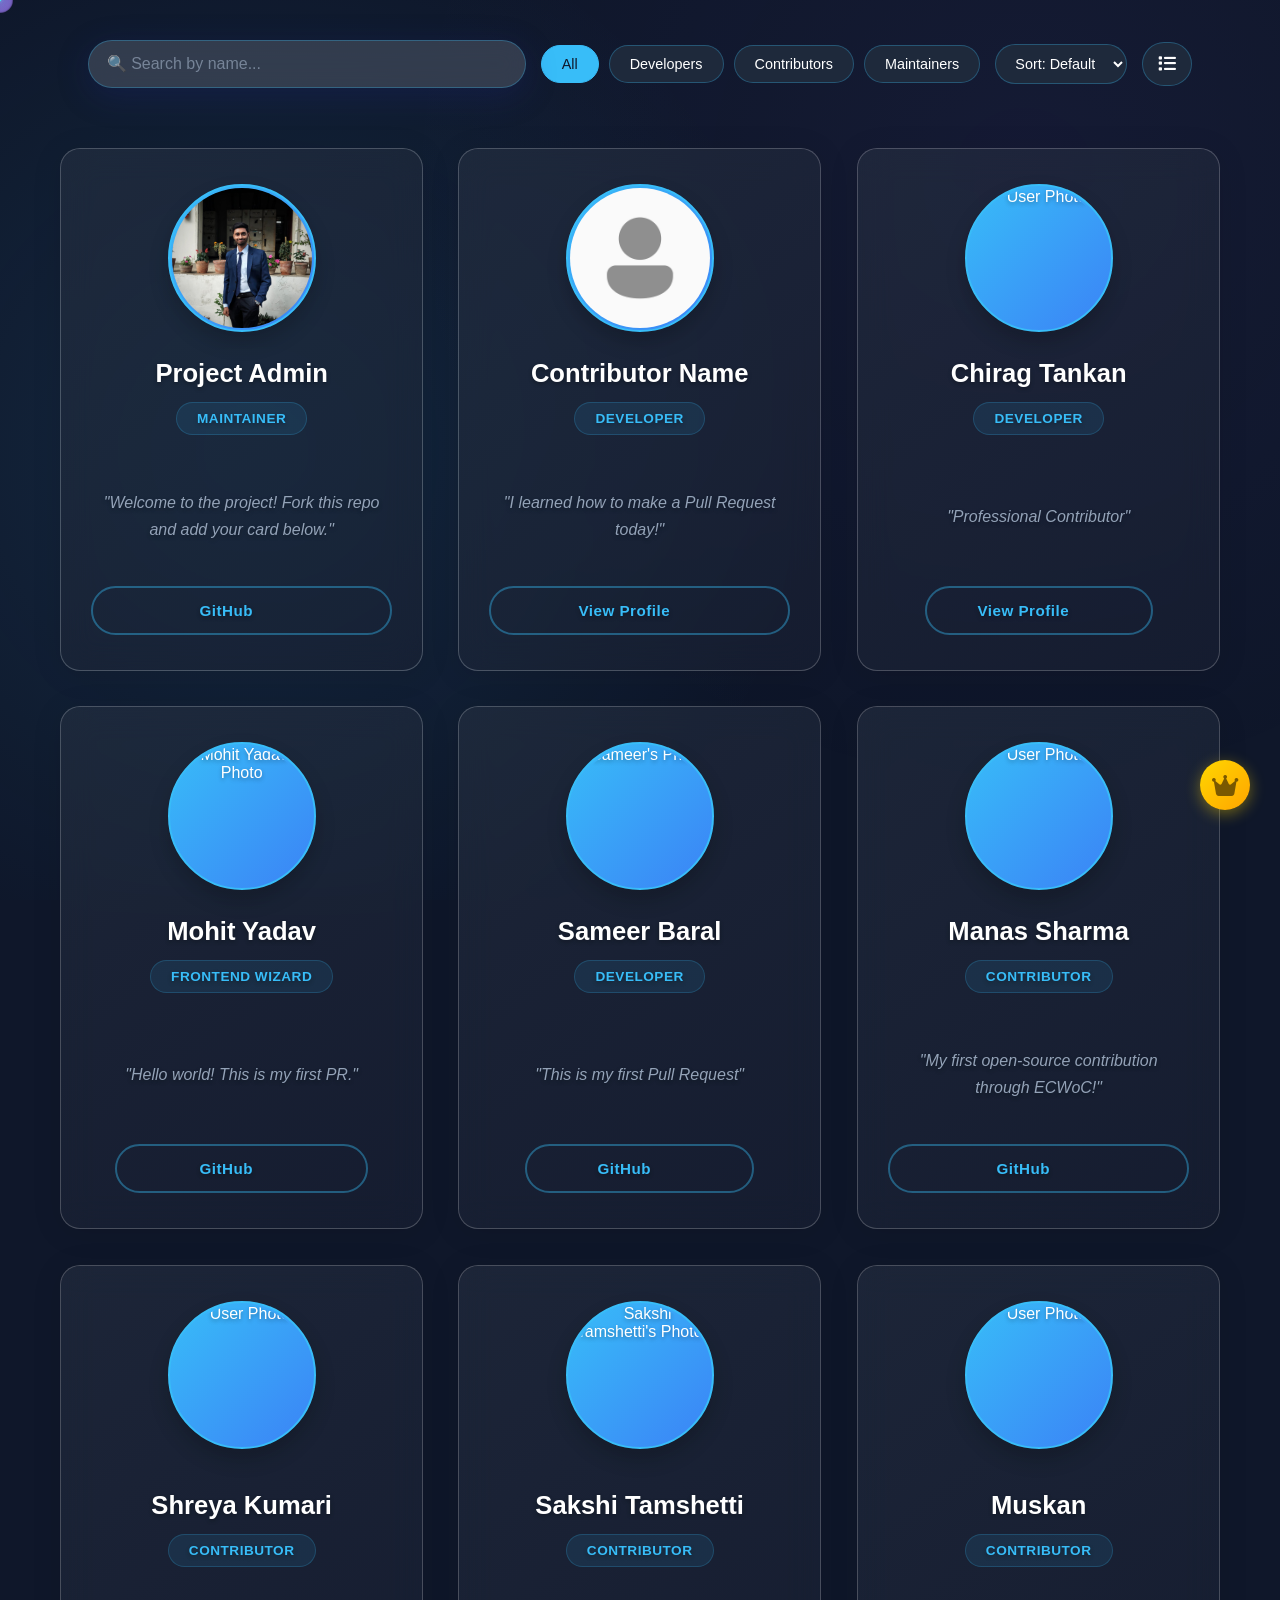
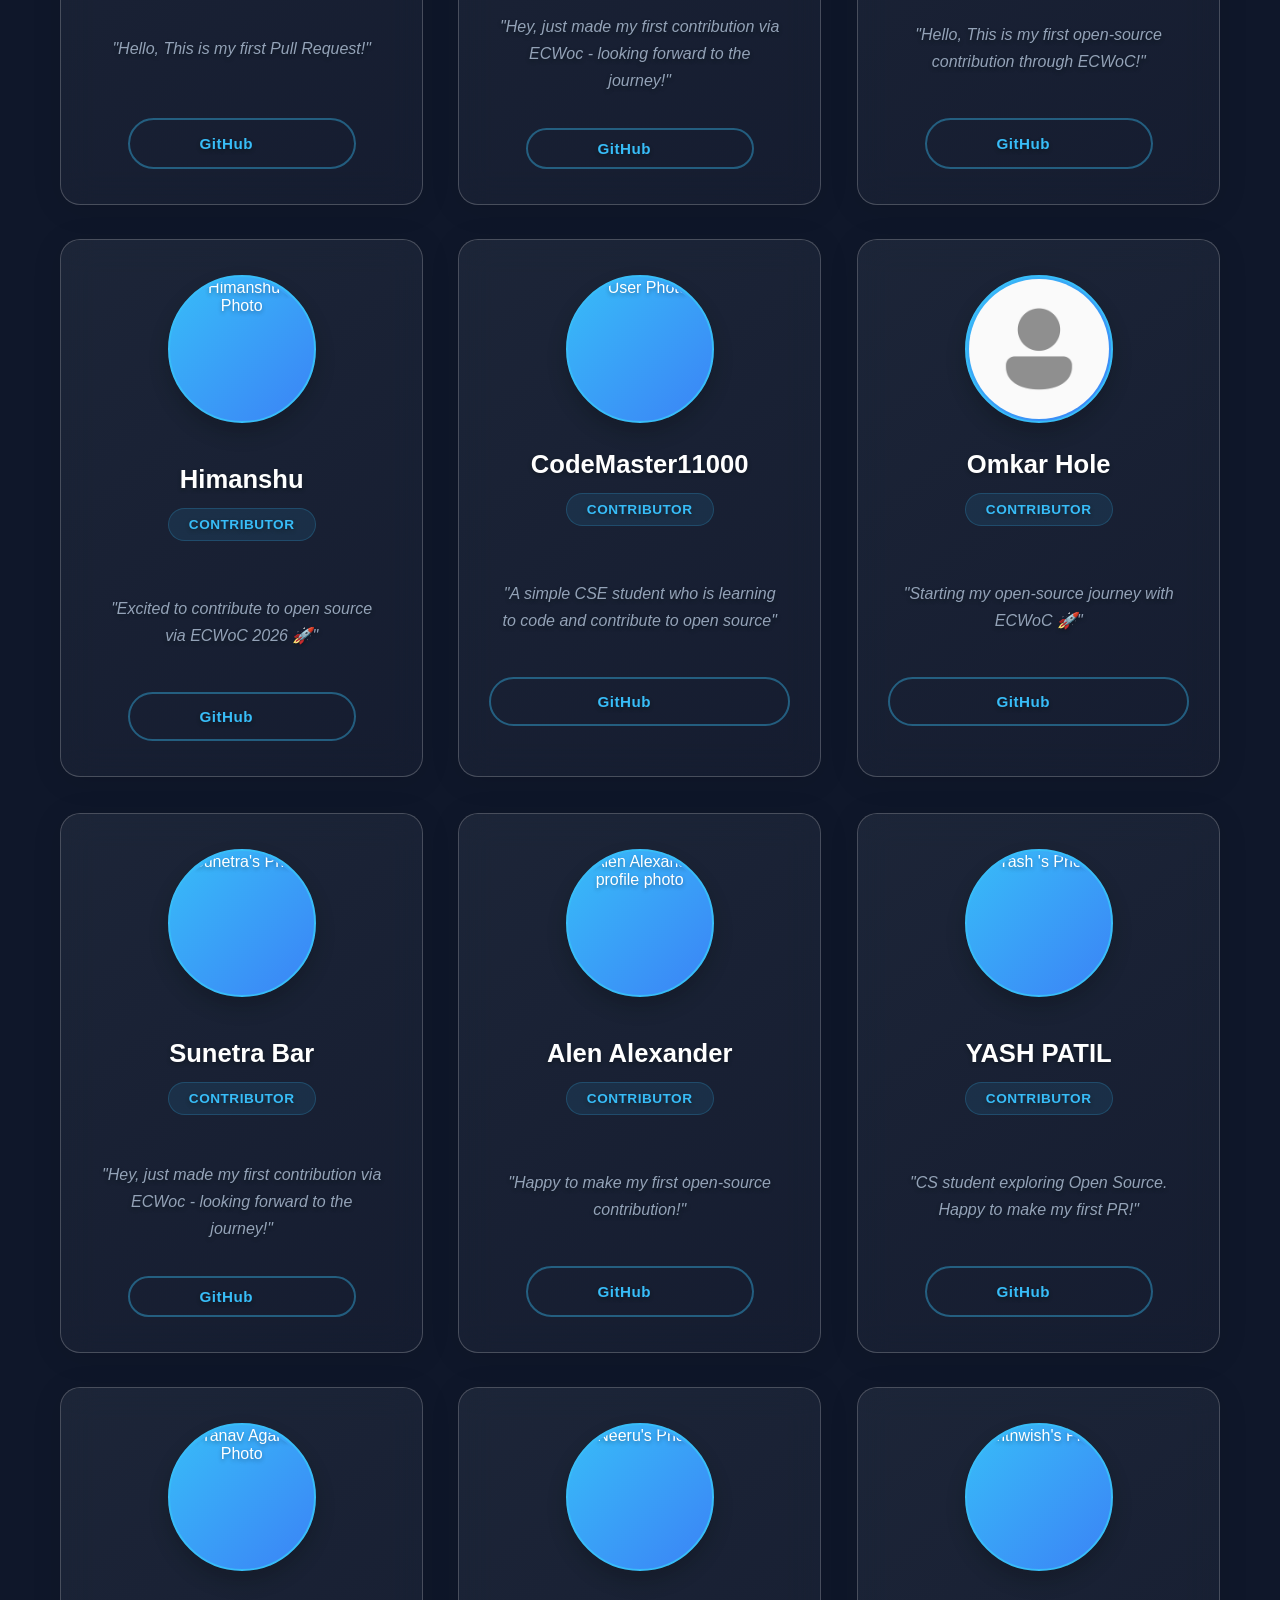
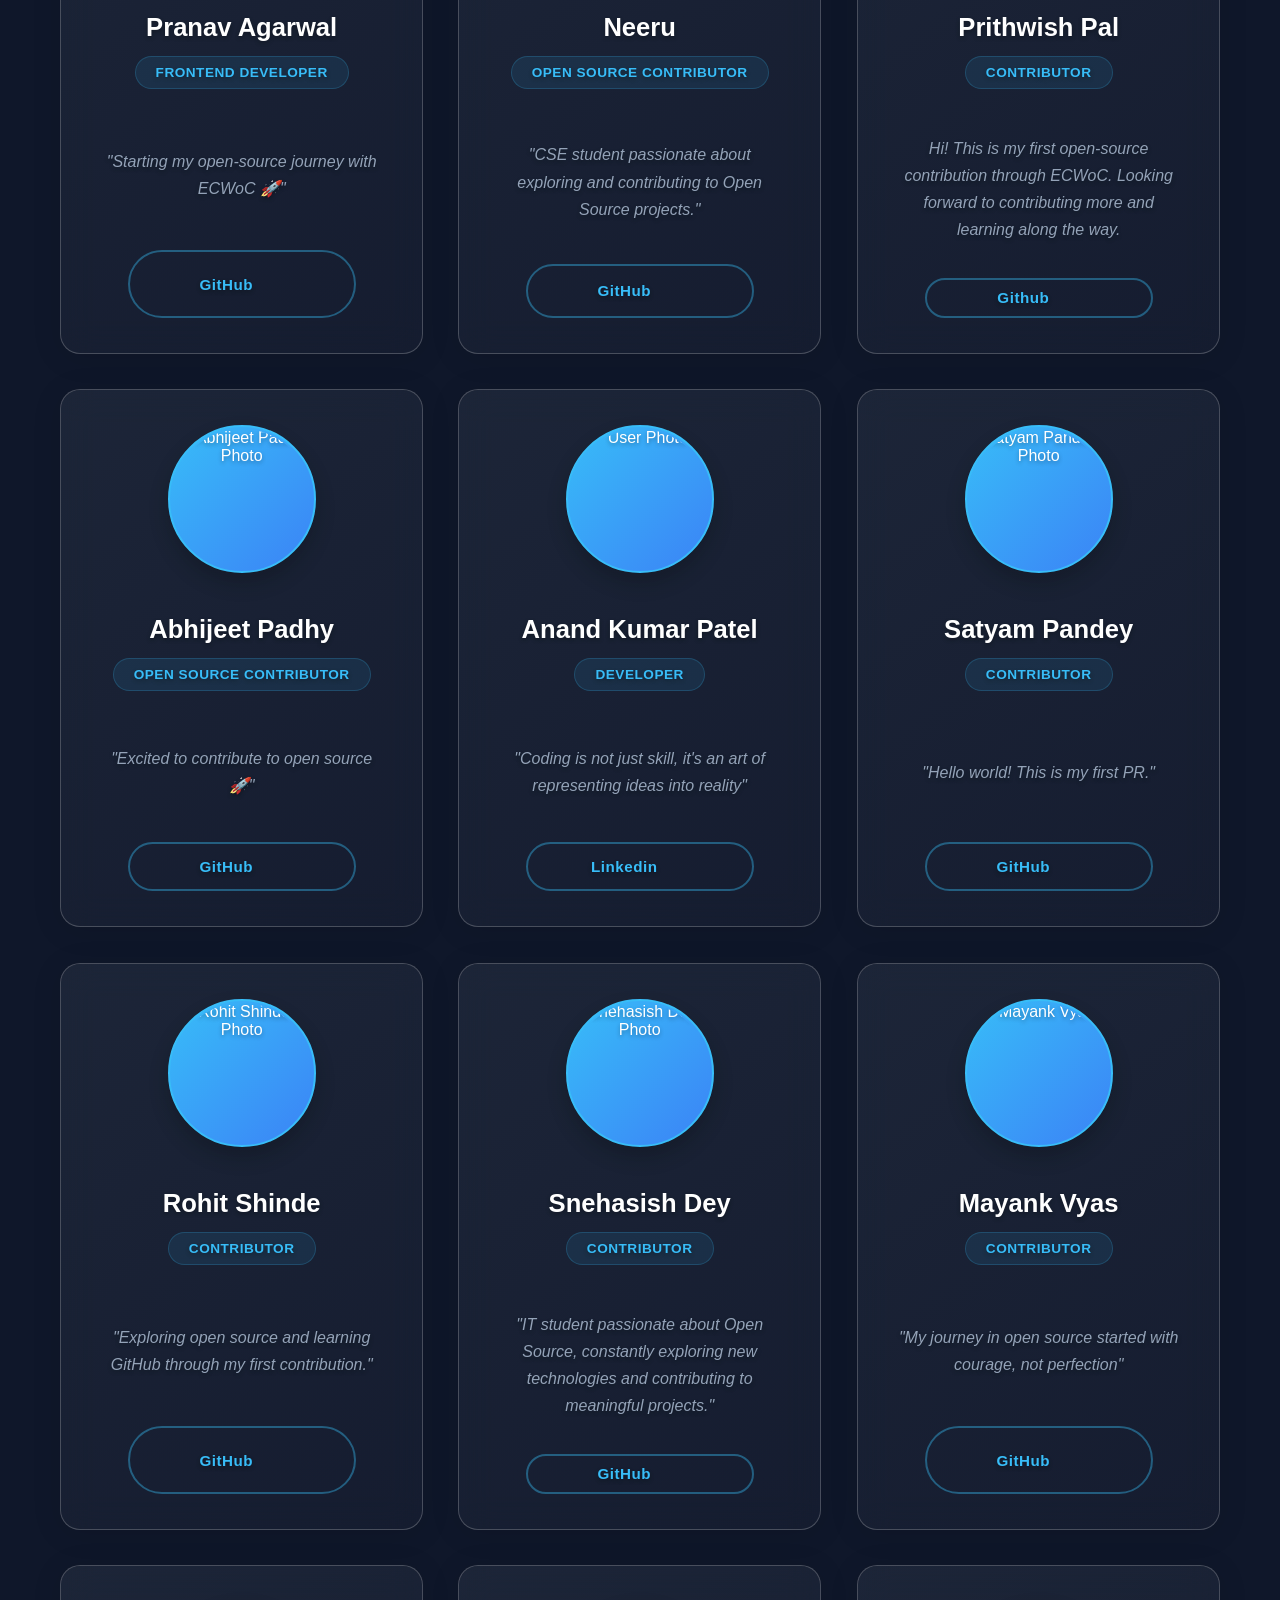
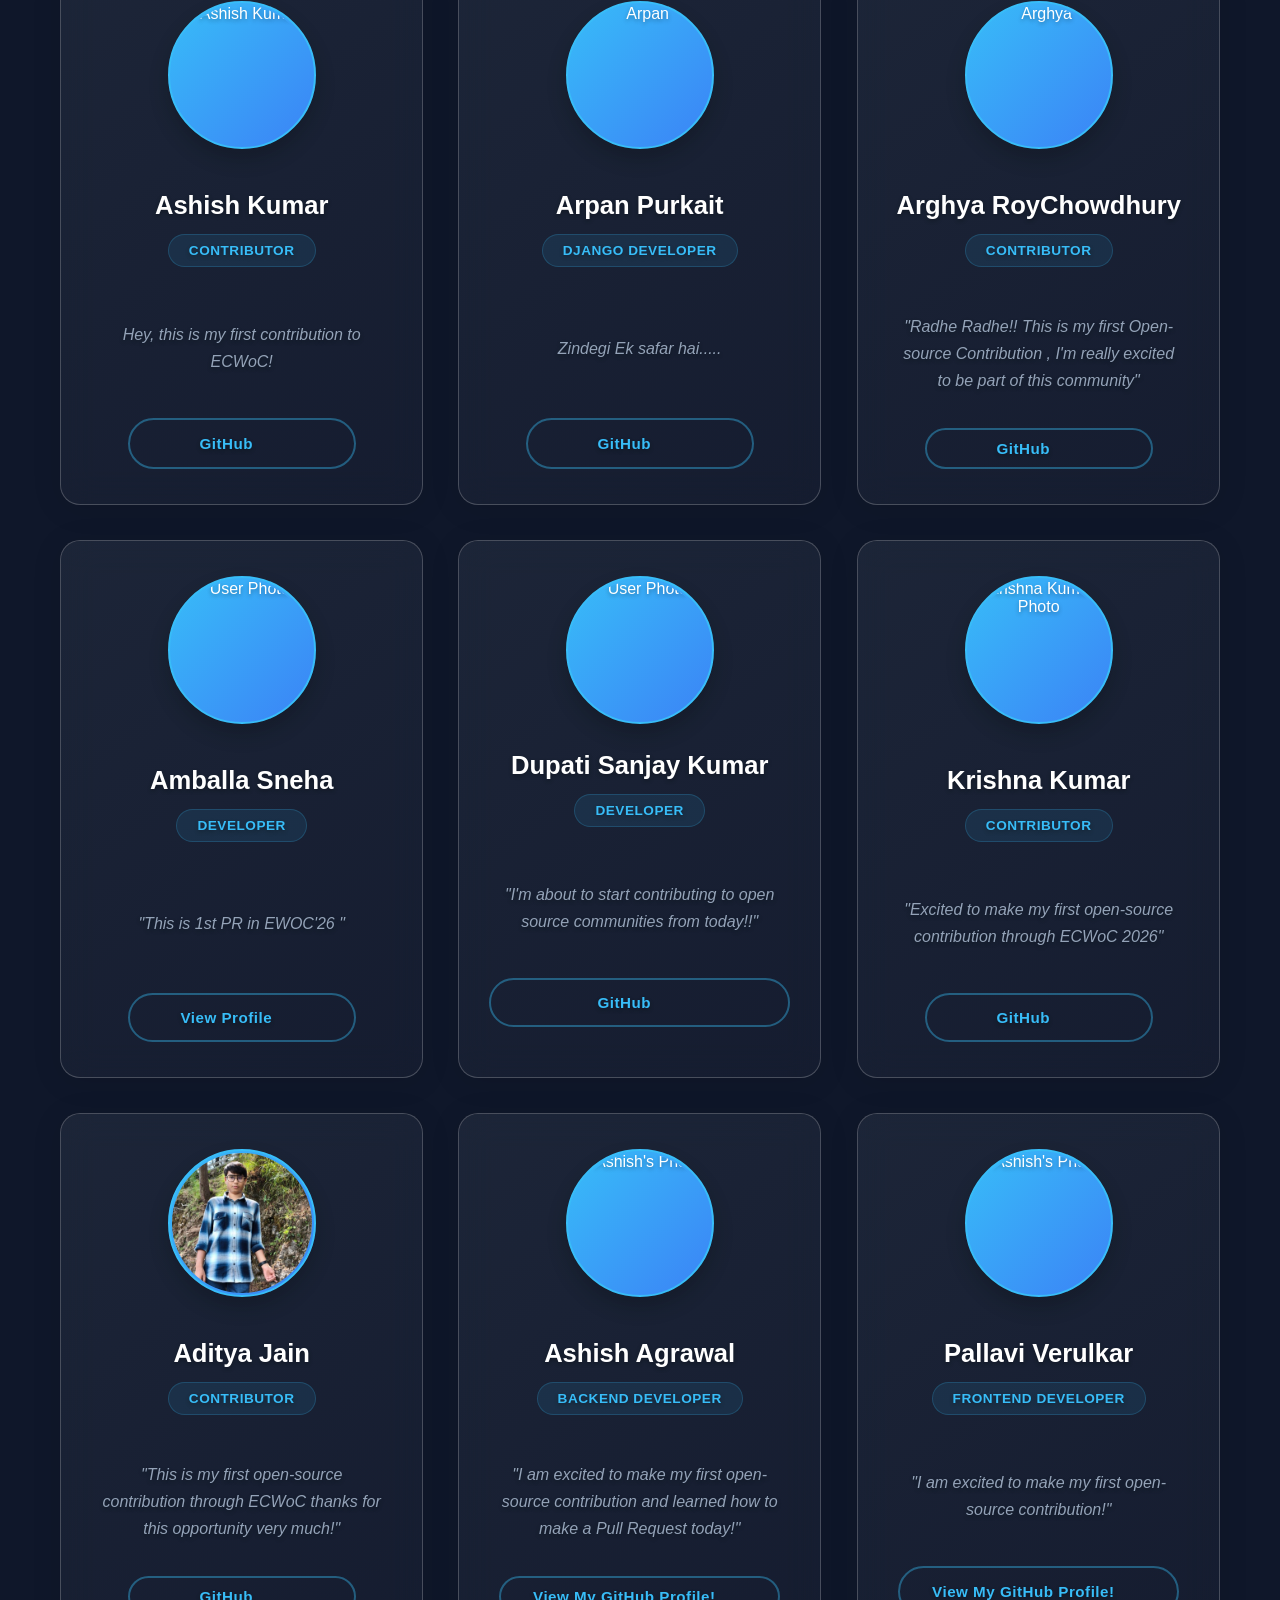
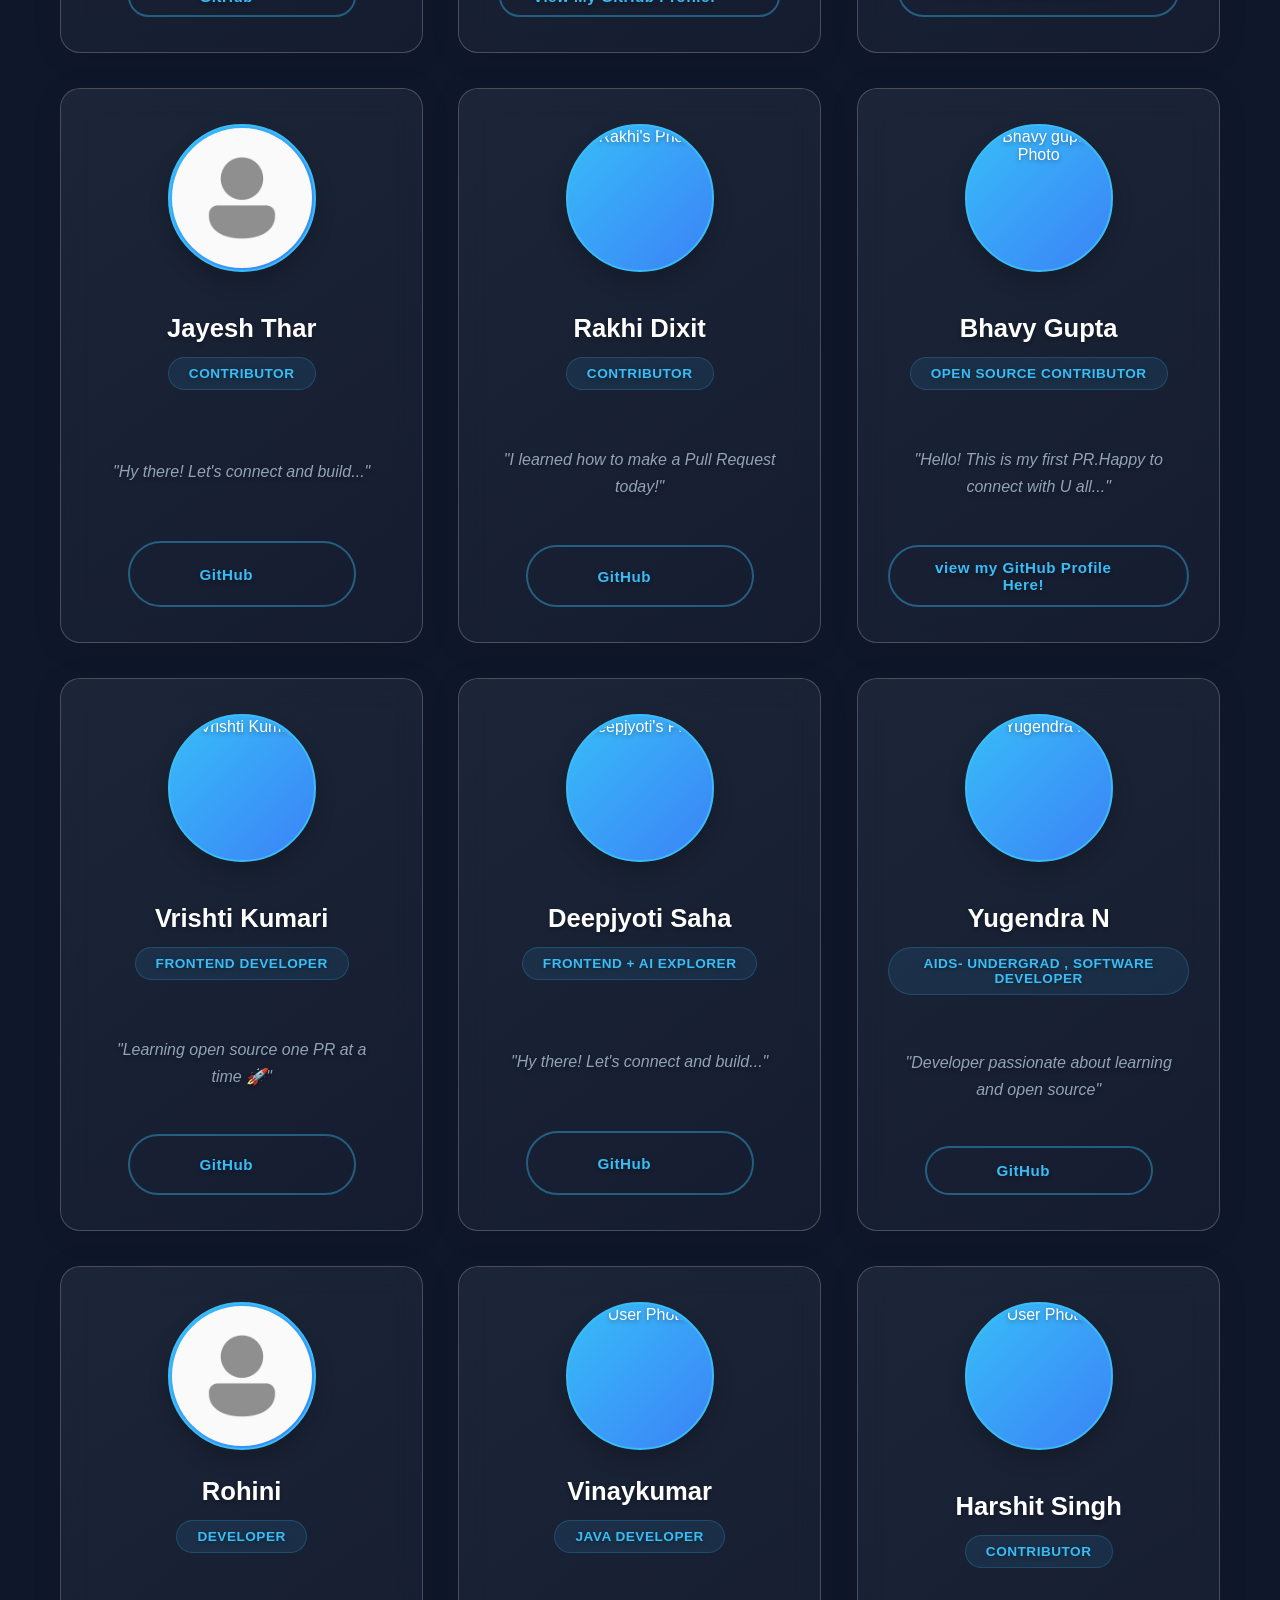
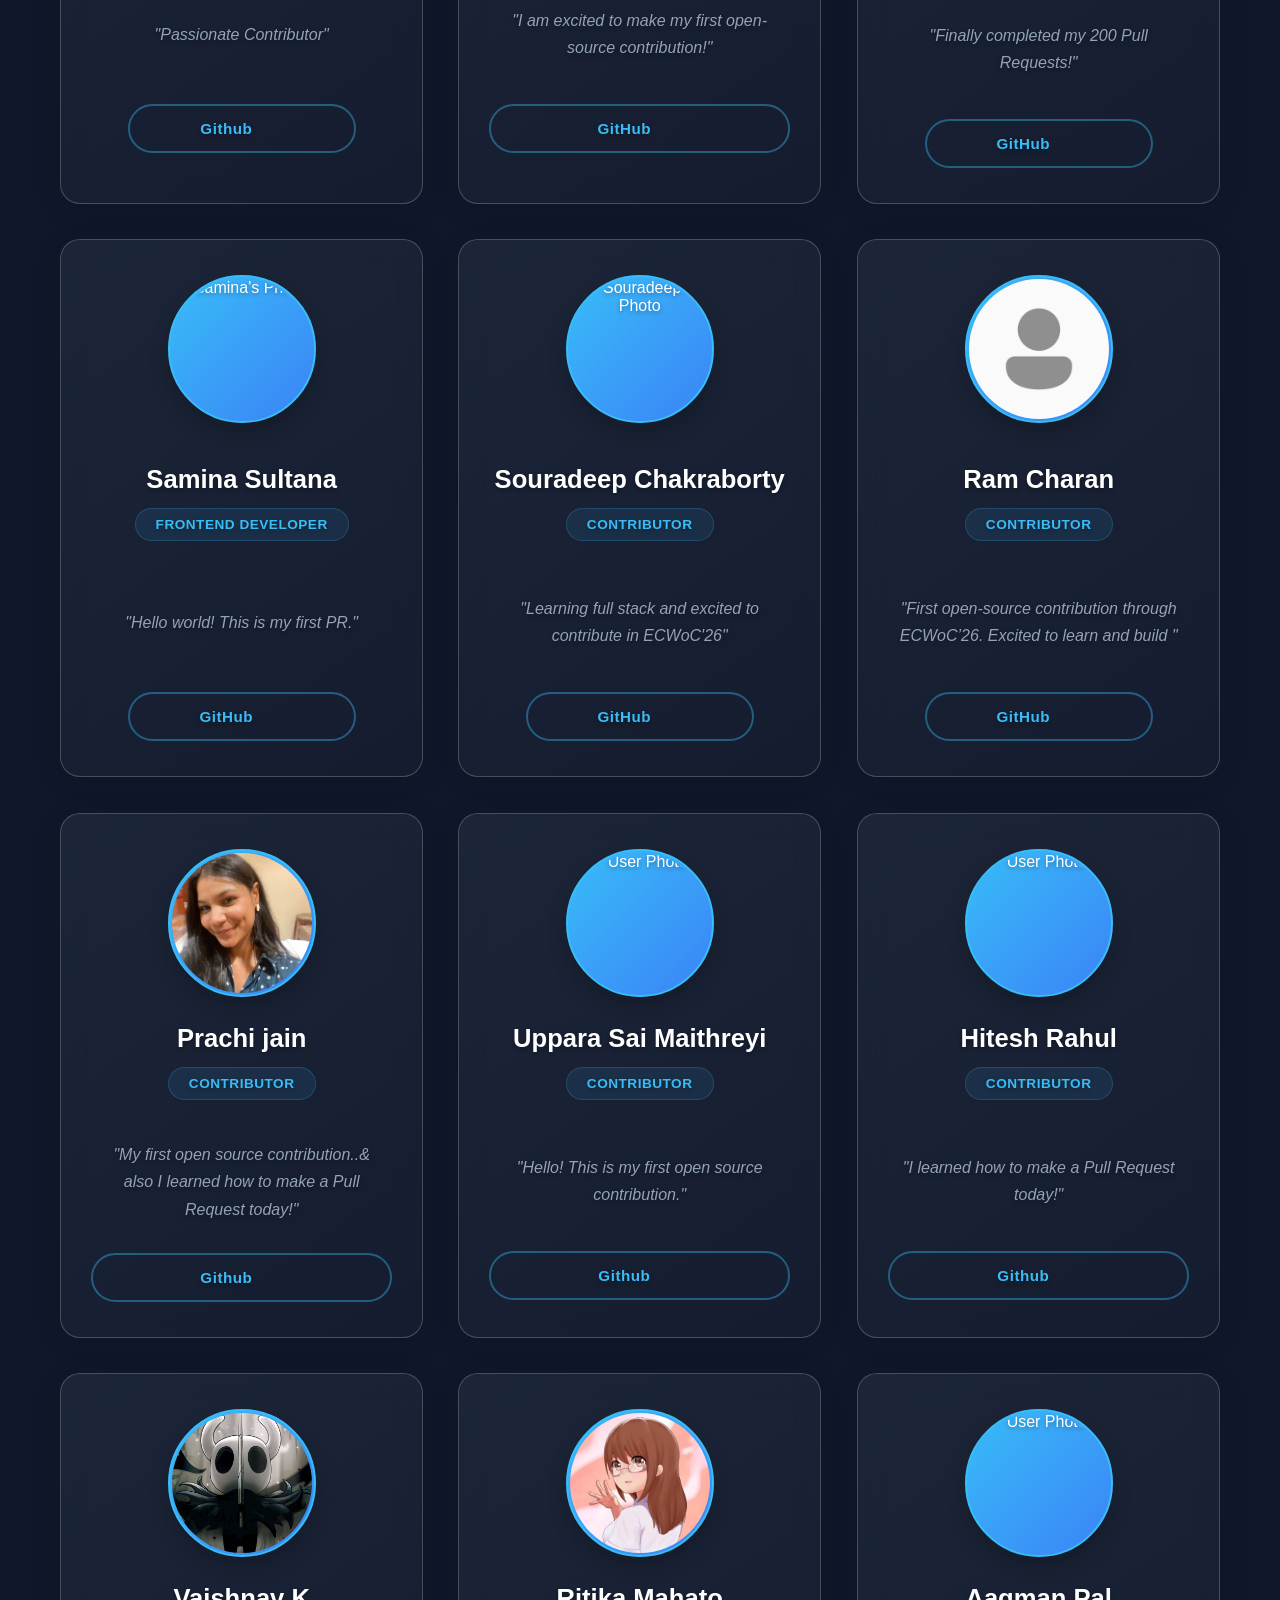
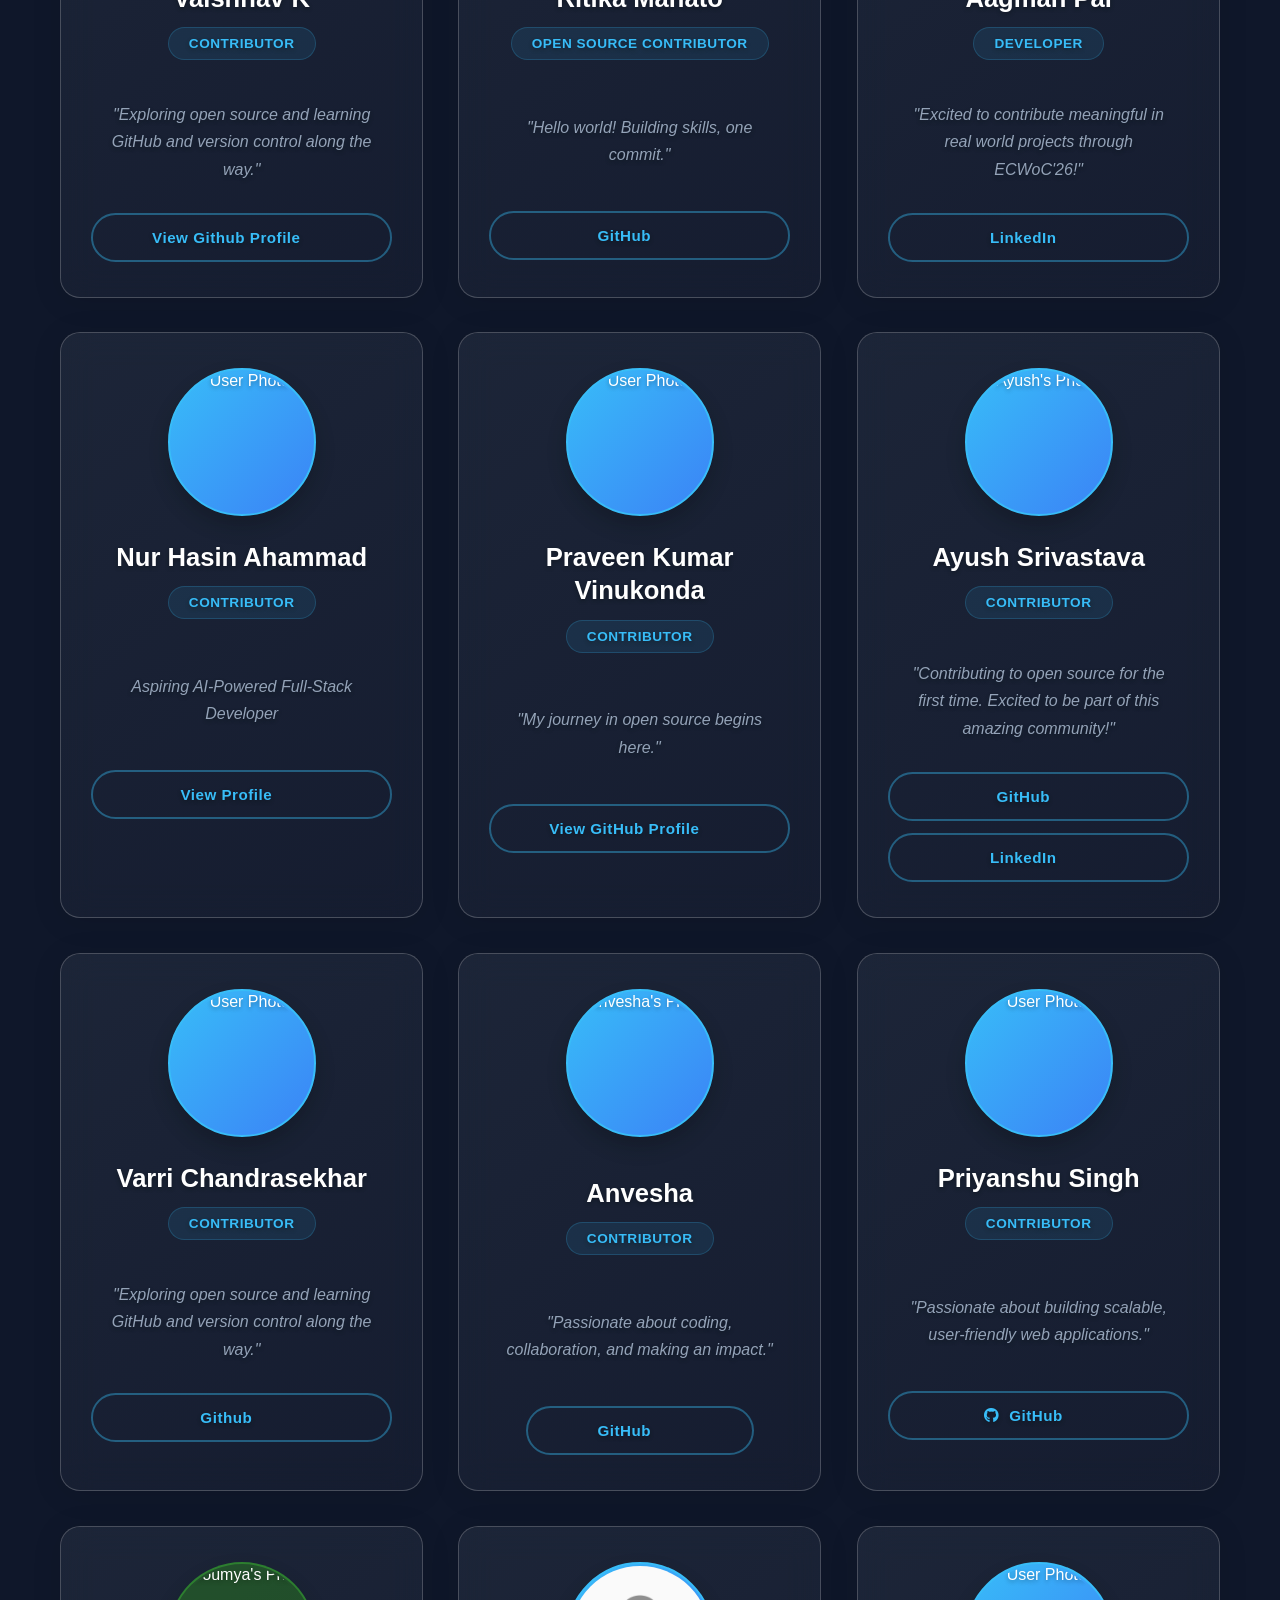
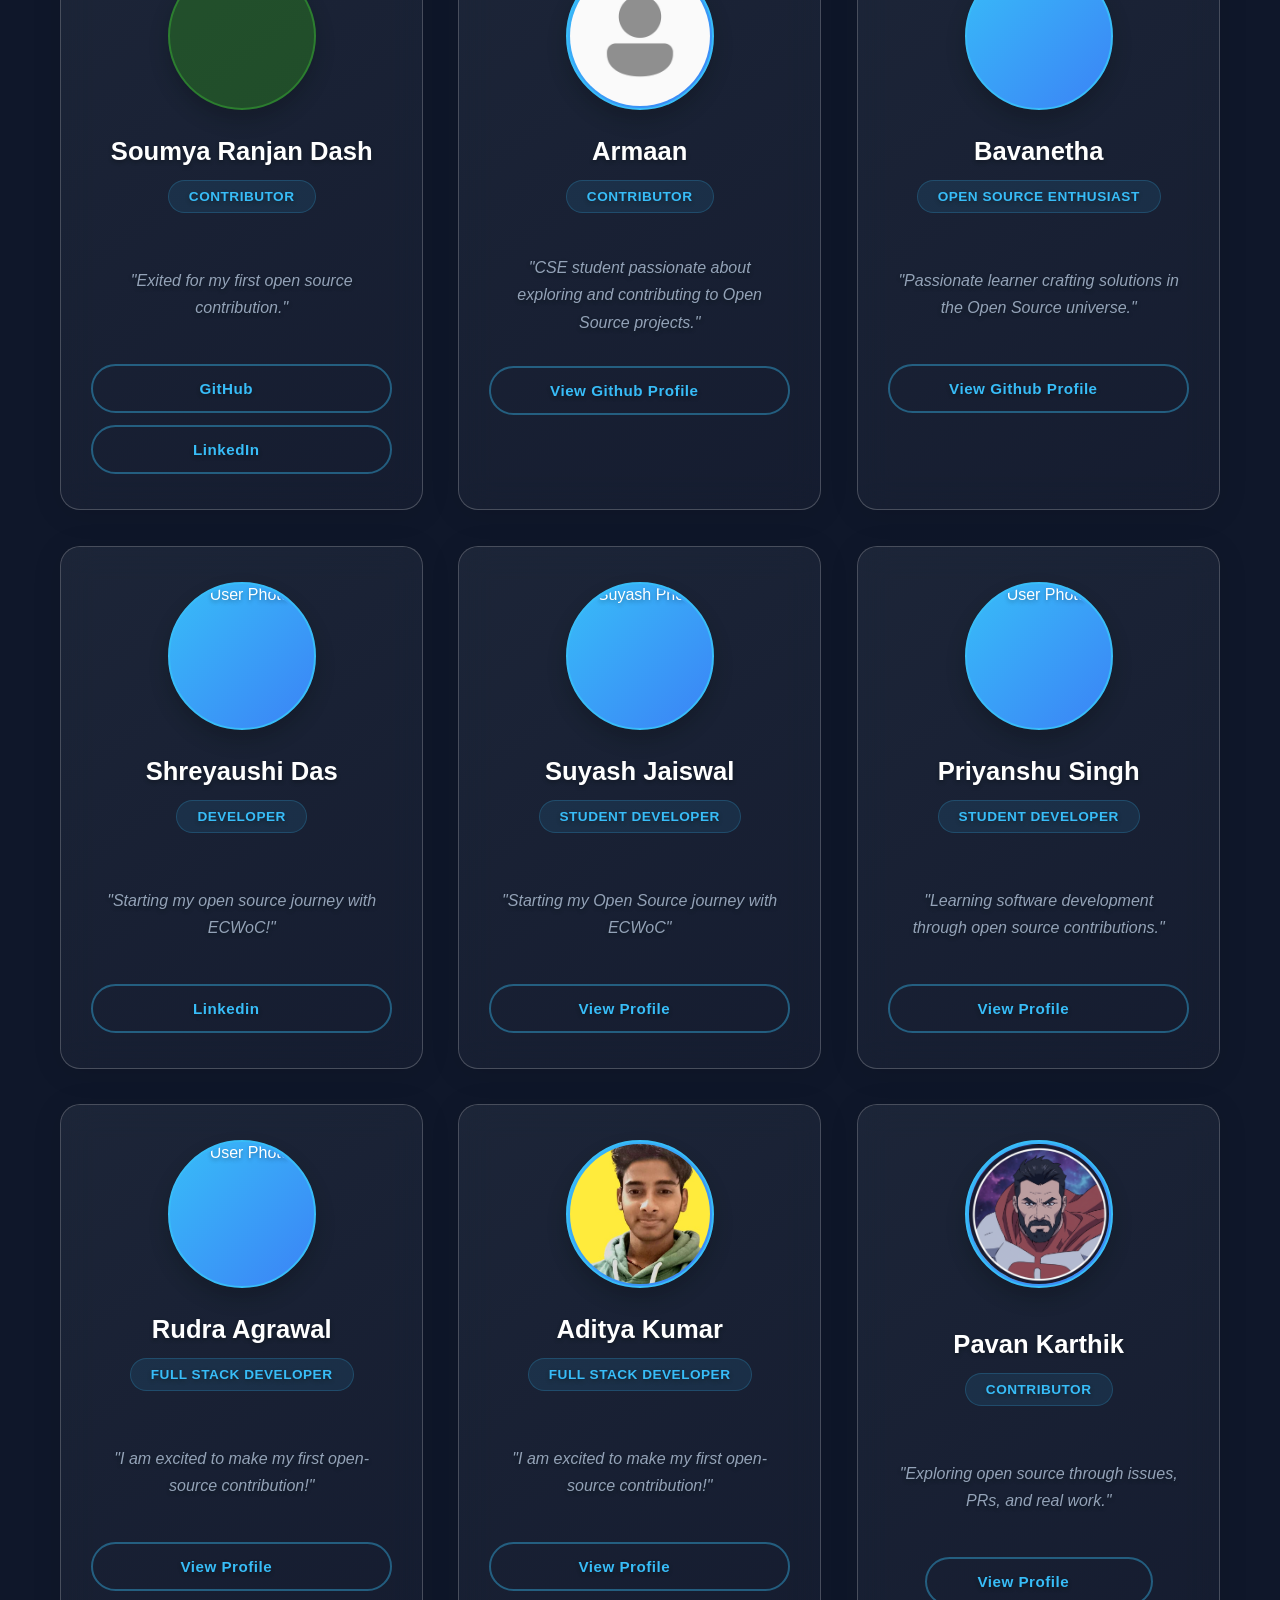
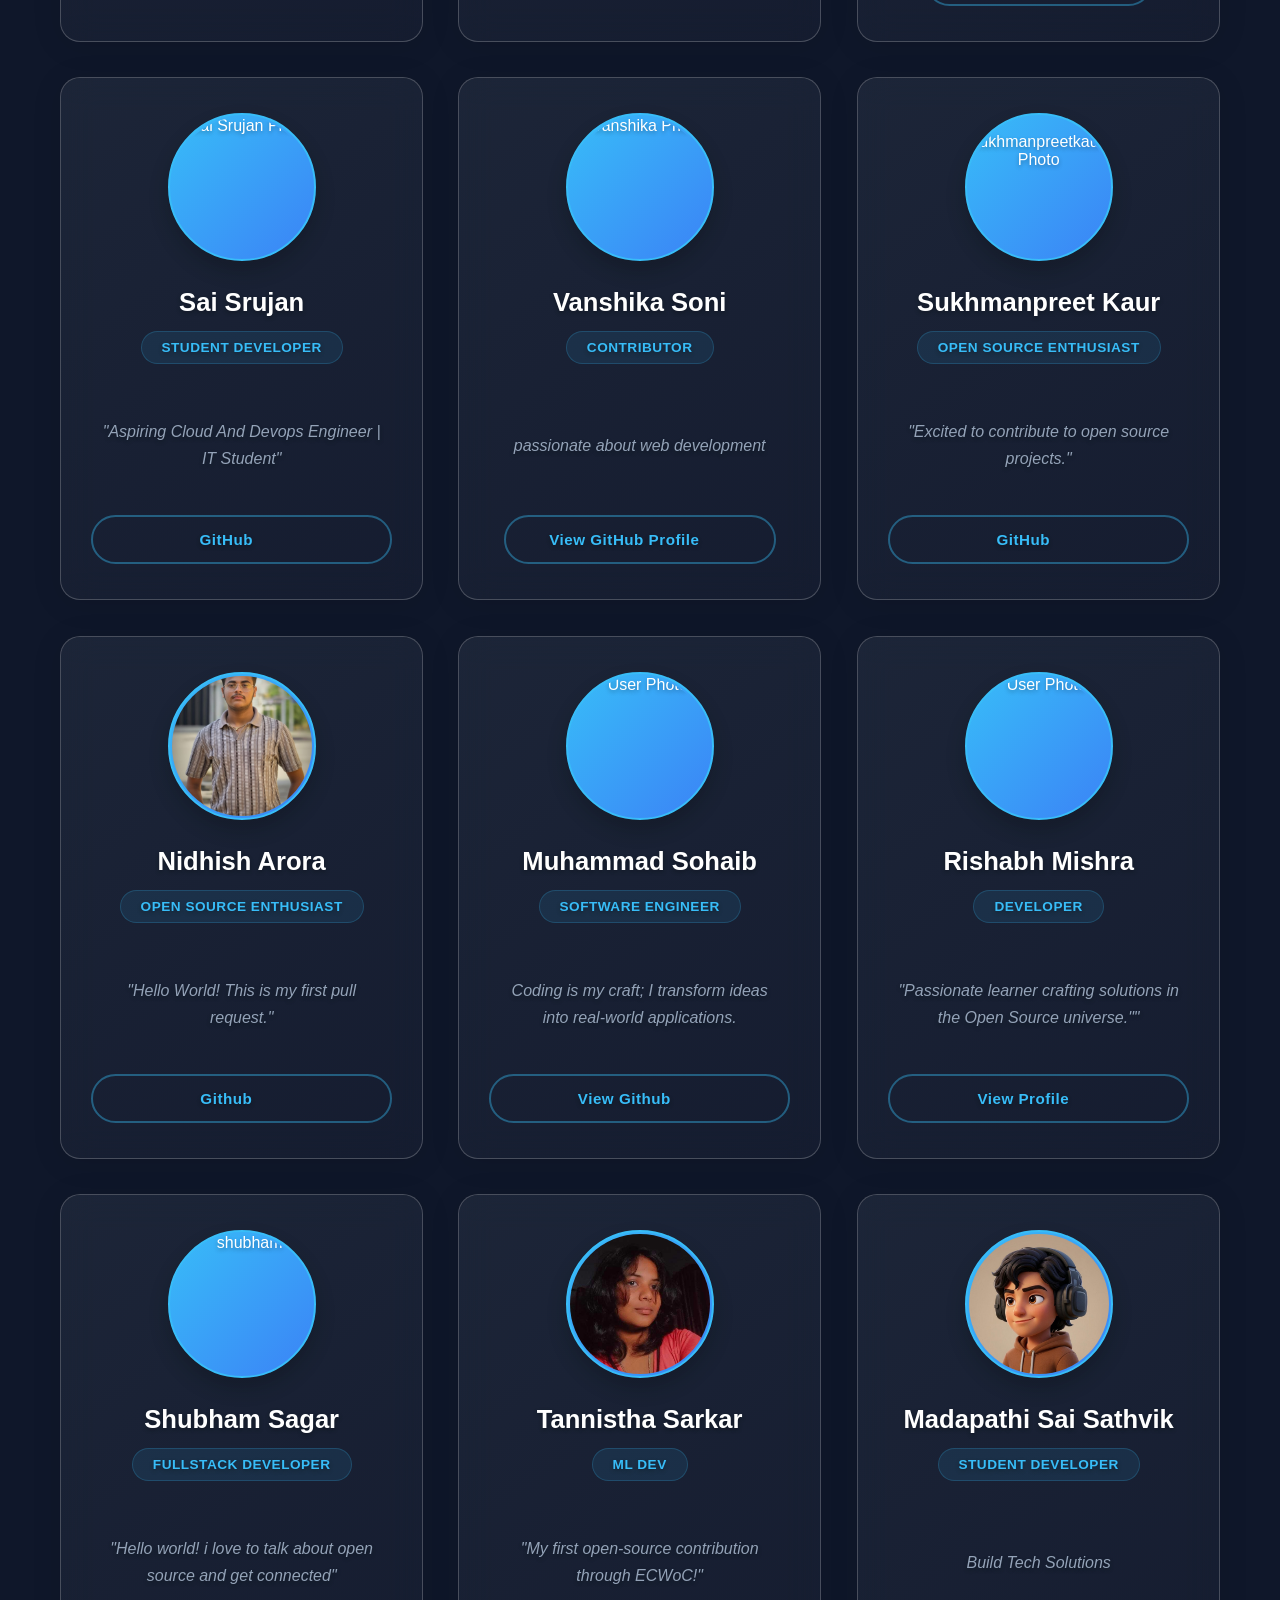
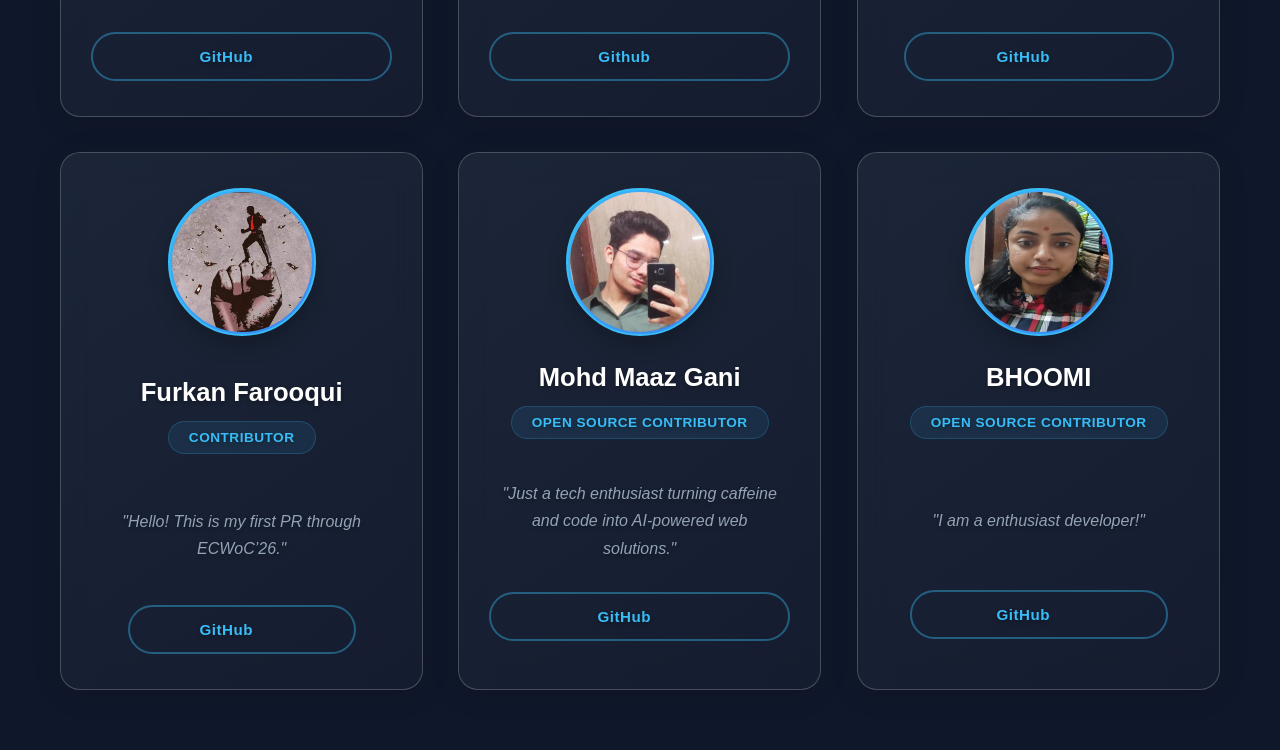
==== commit be6aedeb: "Added card for BHOOMI" ====
--- a/index.html
+++ b/index.html
@@ -9,6 +9,8 @@
     <link rel="stylesheet" href="style.css">
     <link rel="icon" type="image/png" href="Hall of Fame (1).png">
     <link rel="stylesheet" href="https://cdnjs.cloudflare.com/ajax/libs/font-awesome/6.4.0/css/all.min.css">
+
+    
 </head>
 
 <body>
@@ -50,52 +52,7 @@
     
     <!-- Page Loader -->
 
-
-    <!-- NAVBAR START -->
-  <nav class="navbar">
-  <div class="nav-left">
-    <div class="nav-logo">🚀 Community</div>
-  </div>
-
-  <ul class="nav-links">
-    <!-- Primary -->
-    <li><a href="index.html">Home</a></li>
-    <li><a href="projects.html">Projects</a></li>
-    <li><a href="contribute.html">Contribute</a></li>
-    <li><a href="statistics.html">Stats</a></li>
-
-    <!-- Dropdown -->
-    <li class="dropdown">
-      <button class="drop-btn">More ▾</button>
-      <ul class="dropdown-menu">
-        <li><a href="about.html">About</a></li>
-        <li><a href="faq.html">FAQ</a></li>
-        <li><a href="guidelines.html">Guidelines</a></li>
-        <li><a href="feedback.html">Feedback</a></li>
-        <li><a href="bug-report.html">Bug Report</a></li>
-        <li><a href="feature-request.html">Feature Request</a></li>
-        <li><a href="analytics.html">Analytics</a></li>
-        <li><a href="roadmap.html">Roadmap</a></li>
-      </ul>
-    </li>
-
-    <li>
-      <a href="https://github.com/Jayanta2004/dev-card-showcase" target="_blank">
-        GitHub
-      </a>
-    </li>
-  </ul>
-
-  <div class="nav-right">
-    <button id="themeToggle" class="theme-toggle">🌙</button>
-
-    <div class="hamburger" id="hamburger">
-      <span></span>
-      <span></span>
-      <span></span>
-    </div>
-  </div>
-</nav>
+<div id="navbar"></div>
 
 
     <!-- NAVBAR END -->
@@ -849,71 +806,22 @@
             </div>
         </div>
 
+        <div class="card">
+            <div class="card-inner">
+                <img src="images/bhoomi.jpg" alt="Bhoomi's Photo" class="card-img">
+                <h2>BHOOMI</h2>
+                <span class="role">Open source Contributor</span>
+                <p>"I am a enthusiast developer!"</p>
+                <a href="https://github.com/BhoomiGarg123771" class="card-btn" target="_blank">GitHub</a>
+            </div>
+        </div>
         
         <!-- ADD YOUR NEW CARD ABOVE THIS COMMENT -->
 
     </div> <!-- End of card-container -->
 
     
-    <!-- FOOTER START -->
-    <footer class="footer">
-        <div class="footer-container">
-      
-          <!-- Brand Section -->
-          <div class="footer-brand">
-            <h3>
-              <i class="fa-solid fa-file-lines"></i>
-              Dev-Card-Showcase
-            </h3>
-            <p>Contribute with Projects & Add Your Contribution Card</p>
-      
-            <div class="footer-social-icons">
-              <a href="https://github.com/Jayanta2004"><i class="fa-brands fa-github"></i></a>
-              <a href="https://x.com/JayantaG2004"><i class="fa-brands fa-twitter"></i></a>
-              <a href="https://www.instagram.com/jayantaghosh2004"><i class="fa-brands fa-instagram"></i></a>
-              <a href="https://www.linkedin.com/in/jayantaghosh2004"><i class="fa-brands fa-linkedin-in"></i></a>
-            </div>
-          </div>
-      
-          <!-- Quick Links -->
-          <div class="footer-links">
-            <h4>Quick Links</h4>
-            <ul>
-              <li><a href="#">Home</a></li>
-              <li><a href="projects.html">Projects</a></li>
-              <li><a href="about.html">About</a></li>
-              <li><a href="feedback.html">Feedback</a></li>
-            </ul>
-          </div>
-      
-          <!-- Resources -->
-          <div class="footer-links">
-            <h4>Resources</h4>
-            <ul>
-              <li><a href="analytics.html">Analytics</a></li>
-              <li><a href="guidelines.html">Guidelines</a></li>
-              <li><a href="bug-report.html">Bug Report</a></li>
-              <li><a href="faq.html">FAQ</a></li>
-            </ul>
-          </div>
-      
-          <!-- Legal -->
-          <div class="footer-links">
-            <h4>Legal</h4>
-            <ul>
-              <li><a href="privacy-policy.html">Privacy Policy</a></li>
-              <li><a href="terms-of-service.html">Terms of Service</a></li>
-              <li><a href="#">Cookie Policy</a></li>
-            </ul>
-          </div>
-      
-        </div>
-      
-        <div class="footer-bottom">
-          <p>© 2026 Dev-Card-Showcase. All rights reserved.</p>
-        </div>
-      </footer>
-    <!-- FOOTER END -->
+  <div id="footer"></div>
 
     <!-- Scroll to Top Button -->
     <button class="scroll-to-top" id="scrollToTop" onclick="scrollToTop()">
@@ -980,7 +888,7 @@
     </div>
 </div>
 
-   
+  
 
 
 
@@ -992,6 +900,7 @@
     </div>
 
   <script src="./js/index.js"></script>
+  <script src="js/include.js"></script>
 </body>
 
 </html>
